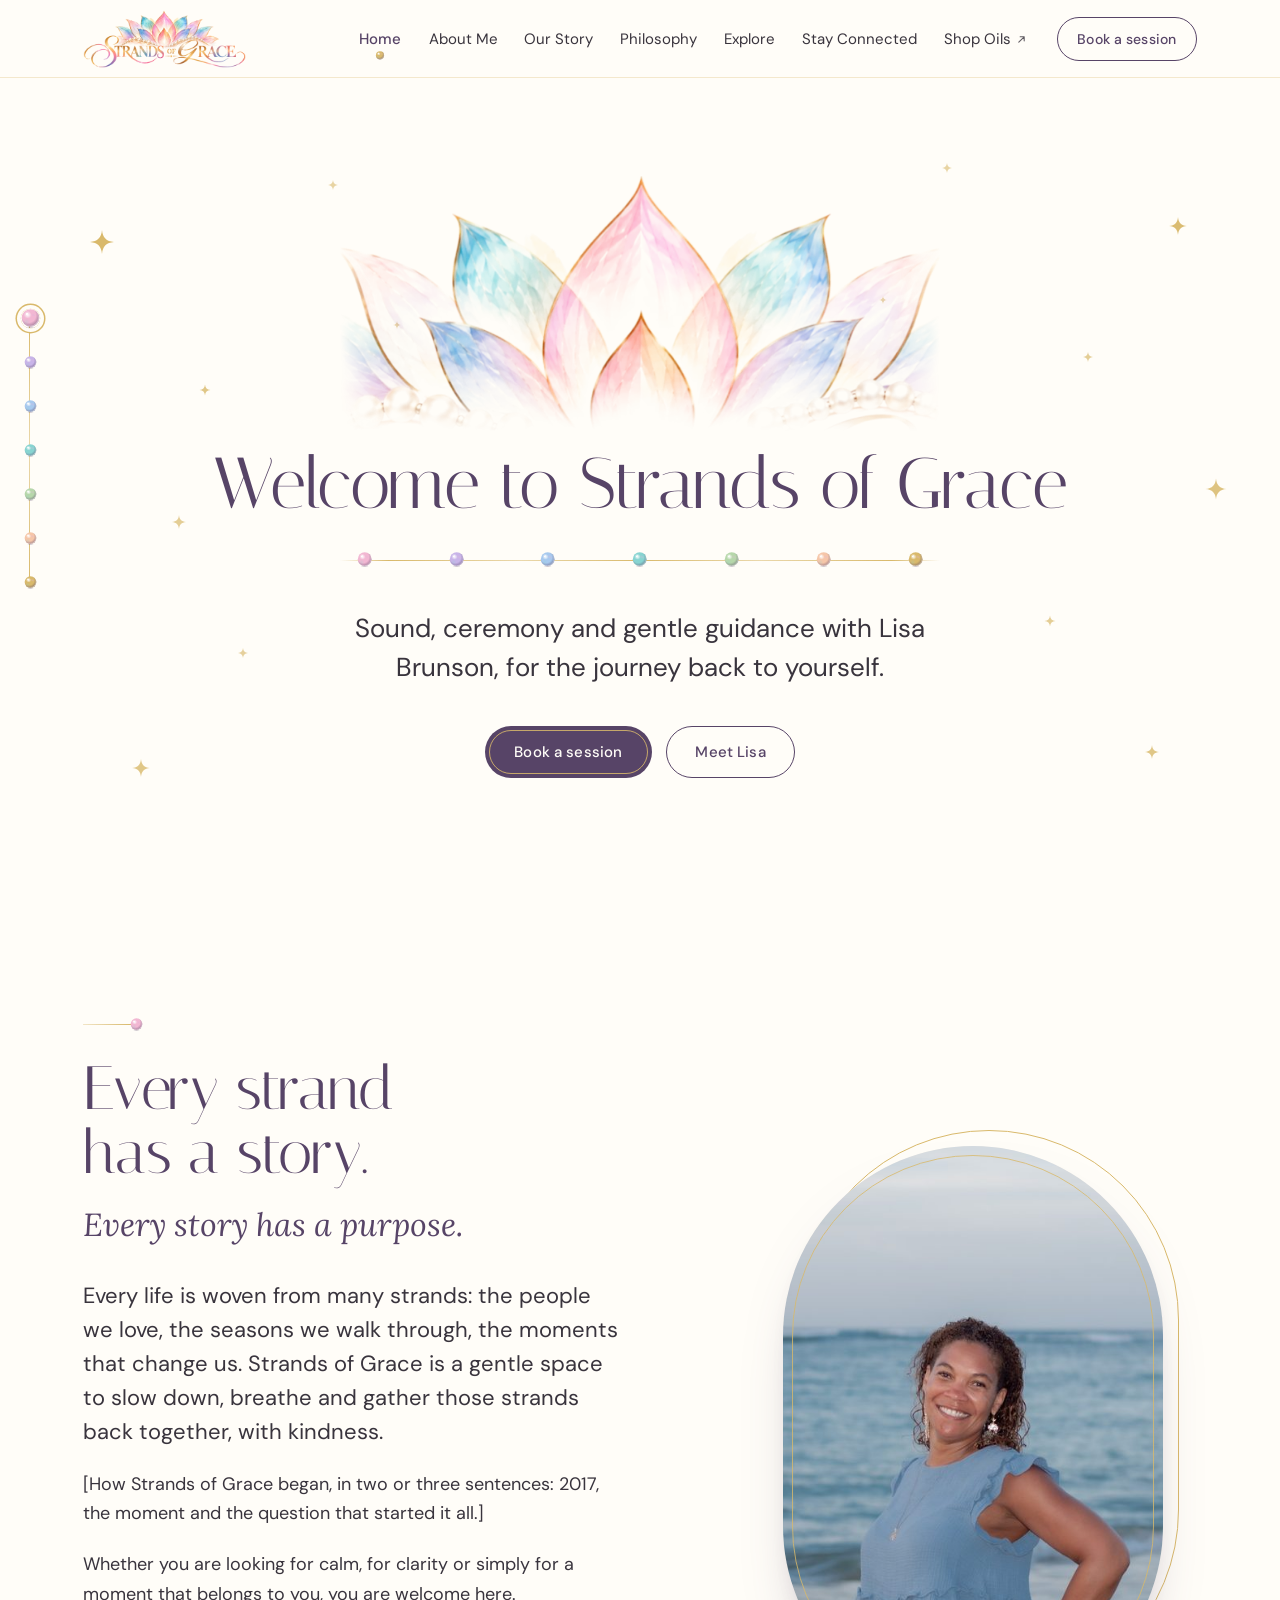
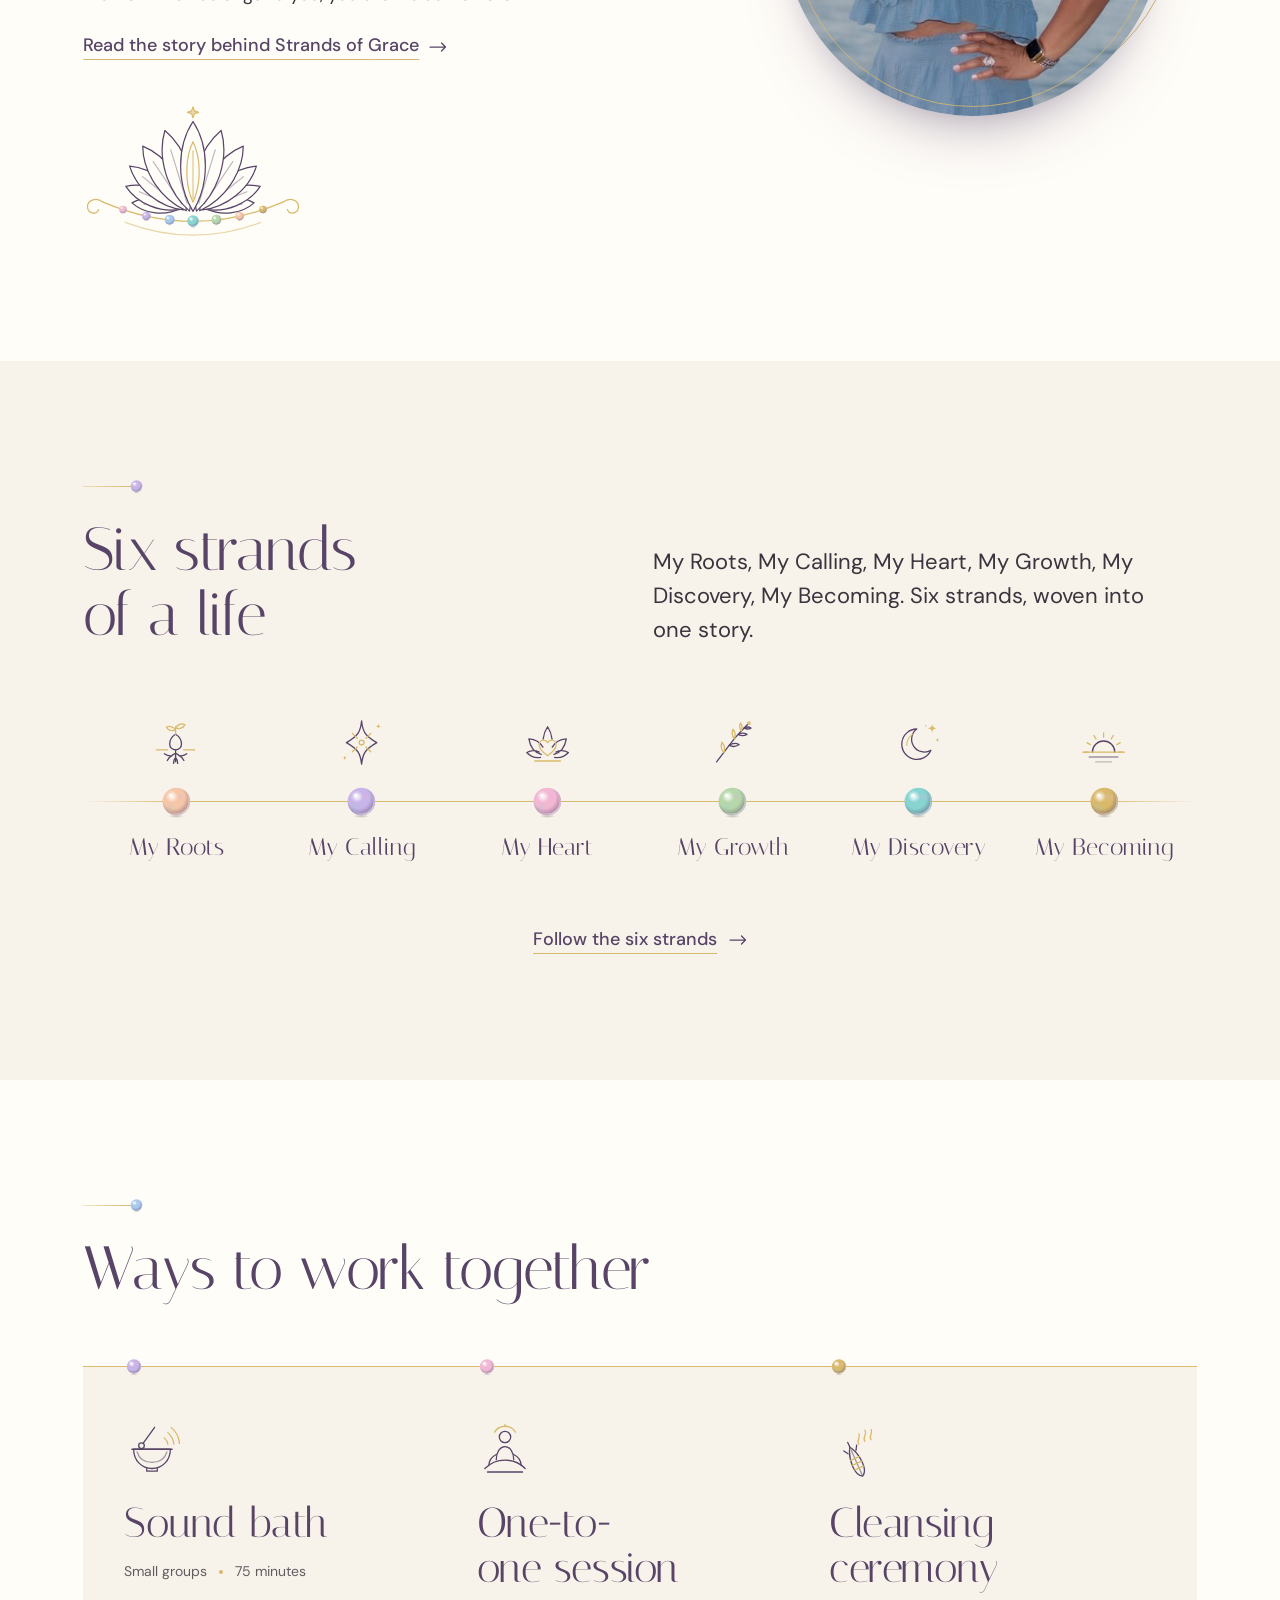
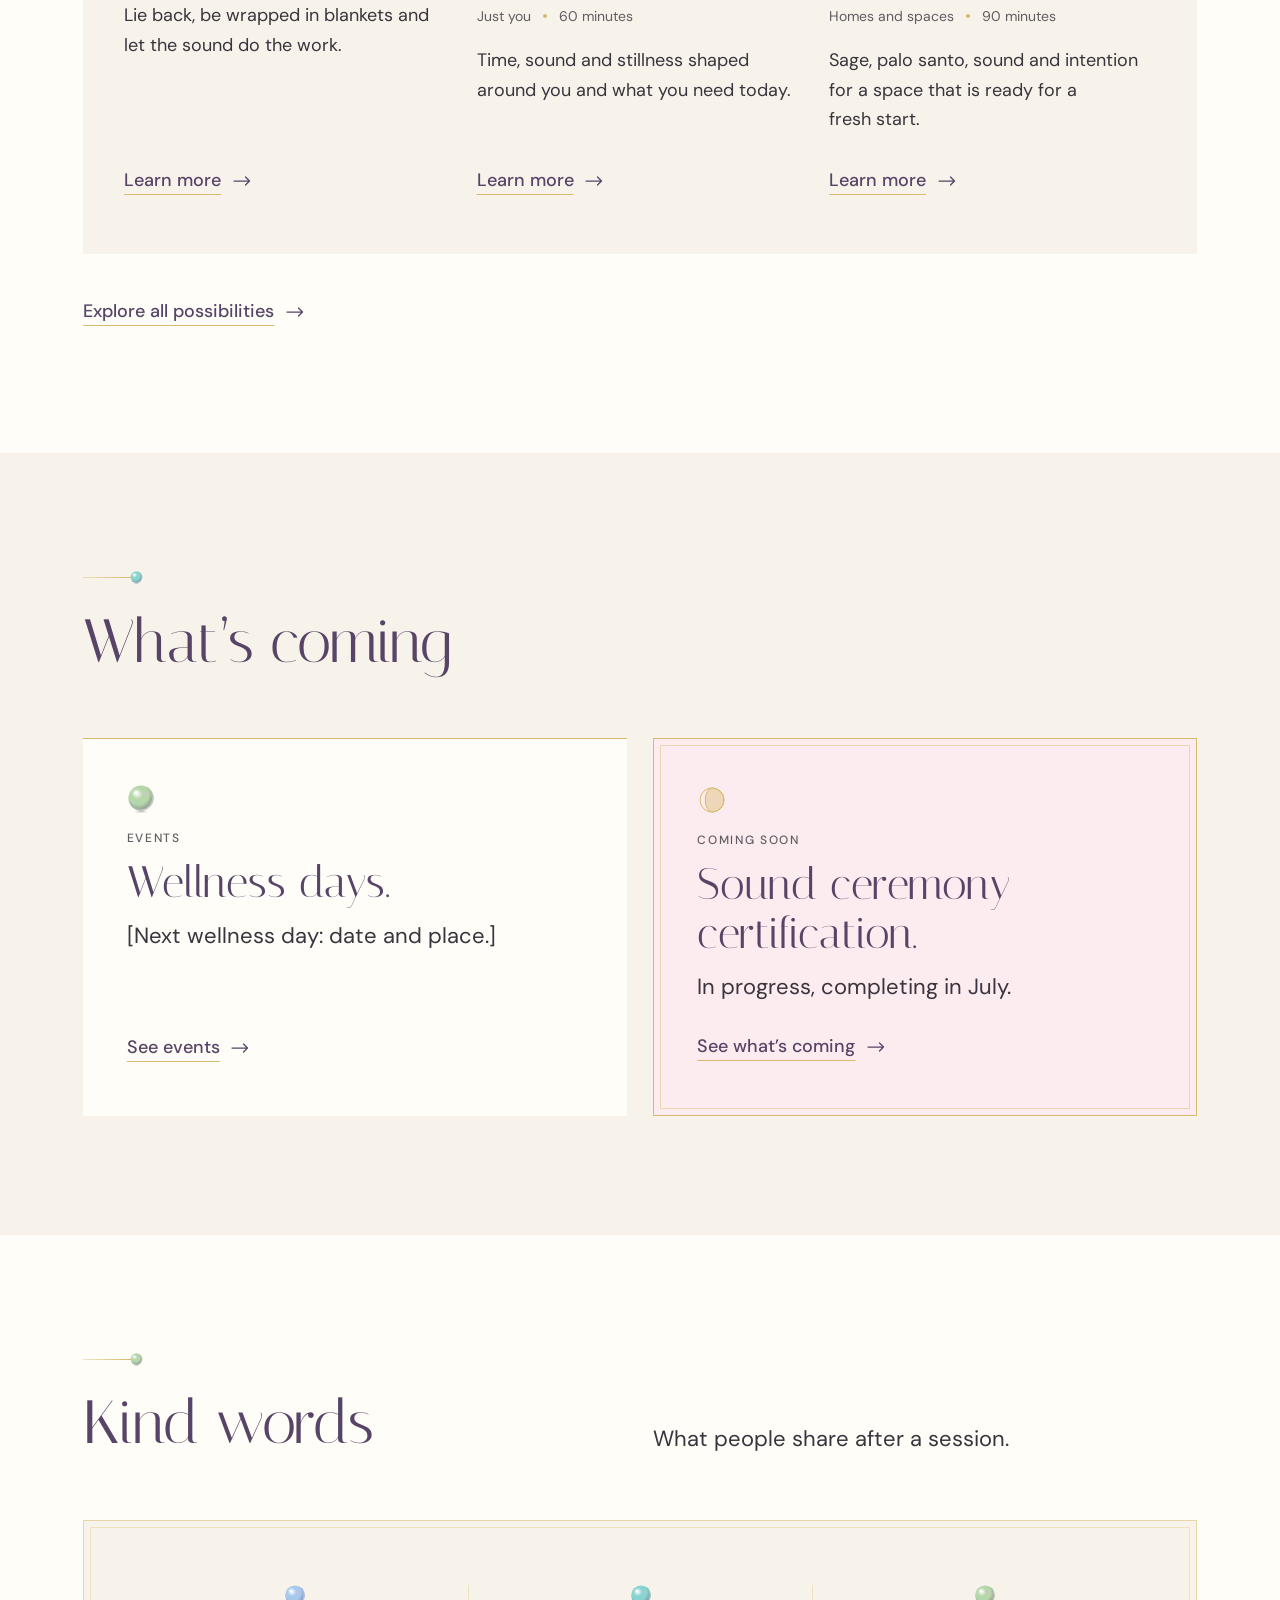
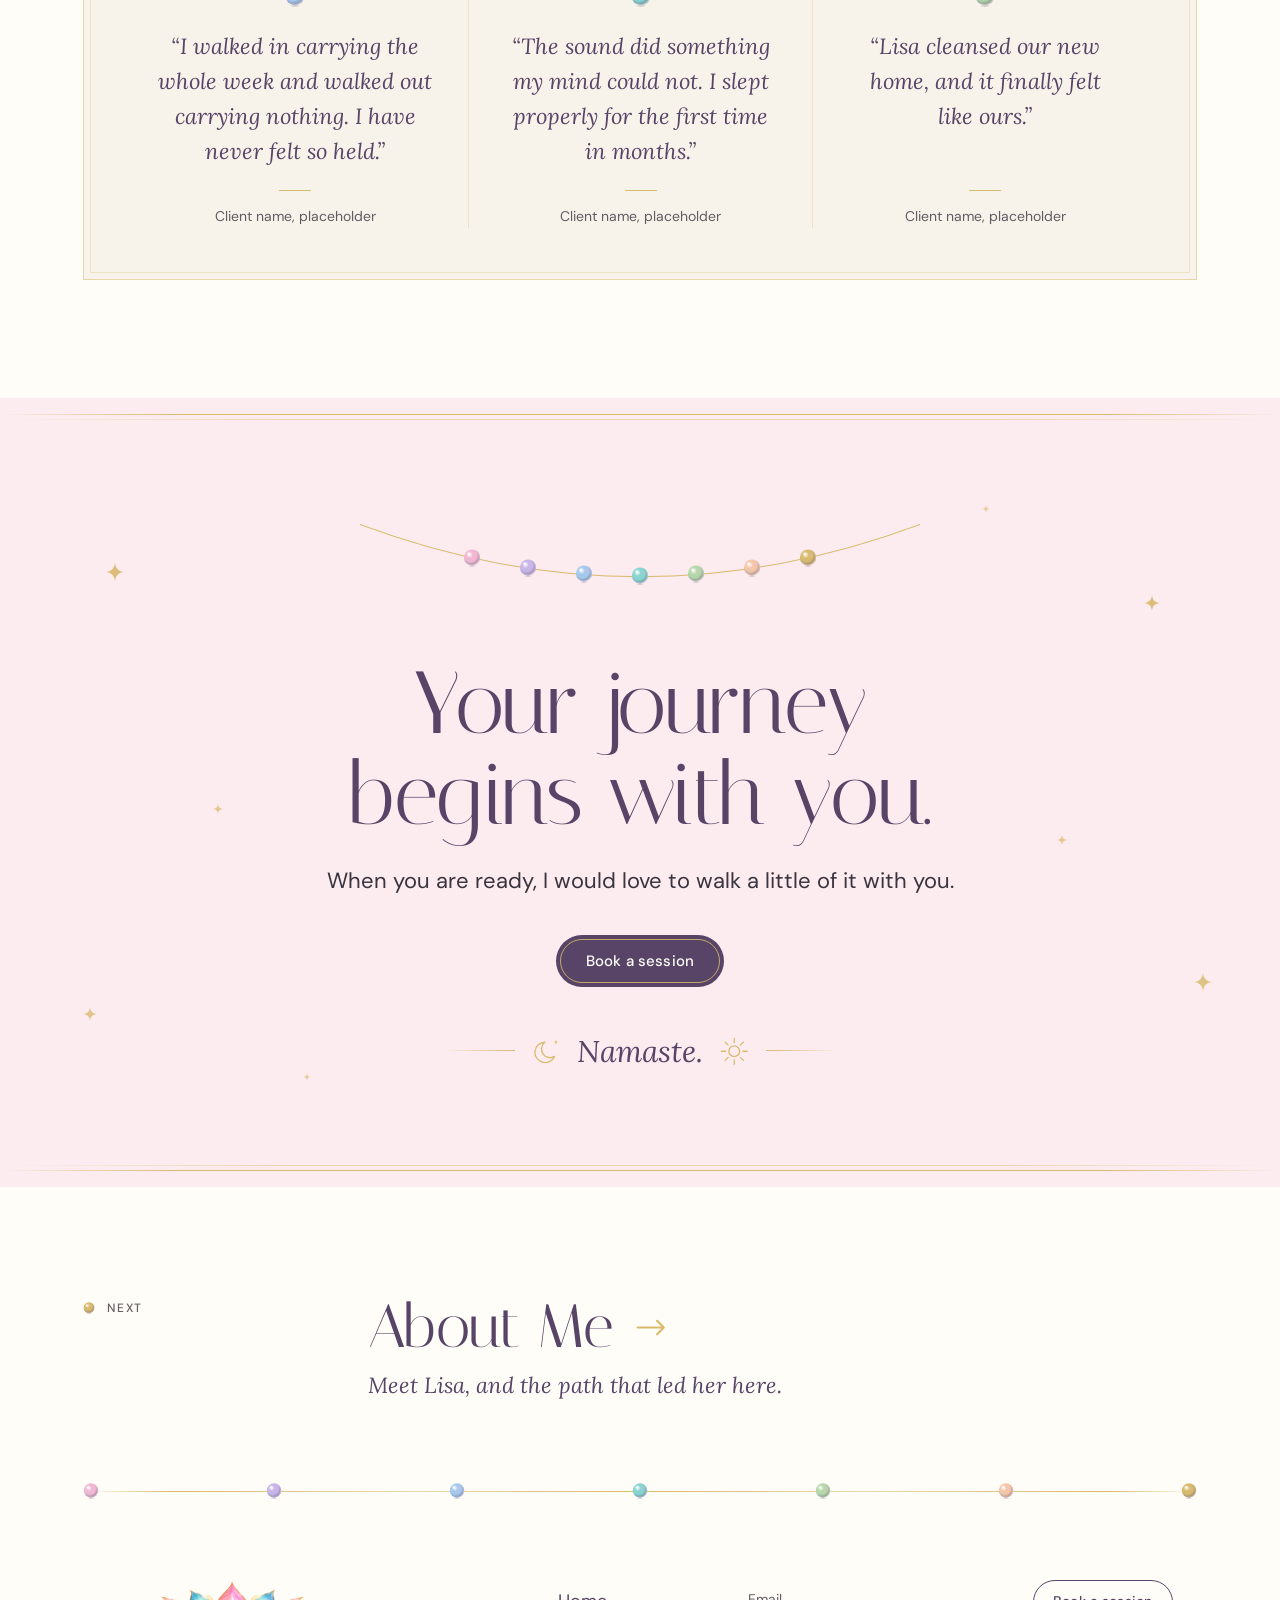
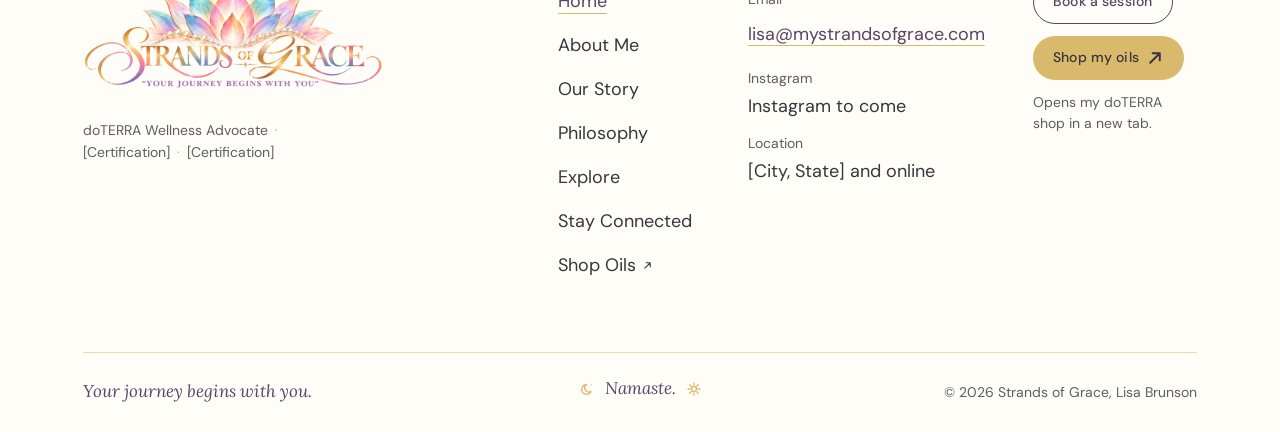
==== index.html @ cbc4033c "Six-page framework and the six strands: Option C, a string of pearls - Six pages: Home, About Me, Ou" ====
<!doctype html>
<html lang="en">
<head>
  <meta charset="utf-8">
  <meta name="viewport" content="width=device-width, initial-scale=1">
  <title>Strands of Grace</title>
  <meta name="description" content="Strands of Grace with Lisa Brunson: sound, ceremony and gentle guidance for the journey back to yourself.">
  <meta name="theme-color" content="#FFFDF8">
  <meta property="og:site_name" content="Strands of Grace">
  <meta property="og:title" content="Strands of Grace">
  <meta property="og:description" content="Strands of Grace with Lisa Brunson: sound, ceremony and gentle guidance for the journey back to yourself.">
  <meta property="og:type" content="website">
  <meta property="og:image" content="https://lisaweb-lilac.vercel.app/assets/brand/og-image.jpg">
  <meta property="og:image:width" content="1200">
  <meta property="og:image:height" content="630">
  <meta property="og:image:alt" content="The Strands of Grace logo: a watercolour lotus and a strand of pearls above the words Strands of Grace">
  <meta name="twitter:card" content="summary_large_image">
  <link rel="icon" href="assets/brand/favicon-32.png" sizes="32x32" type="image/png">
  <link rel="icon" href="assets/brand/icon-192.png" sizes="192x192" type="image/png">
  <link rel="apple-touch-icon" href="assets/brand/apple-touch-icon.png">
  <link rel="preload" as="image" href="assets/brand/emblem.webp" fetchpriority="high">
  <link rel="preconnect" href="https://fonts.googleapis.com">
  <link rel="preconnect" href="https://fonts.gstatic.com" crossorigin>
  <link rel="stylesheet" href="https://fonts.googleapis.com/css2?family=Italiana&amp;family=Lora:ital,wght@0,400;1,400;1,500&amp;family=DM+Sans:opsz,wght@9..40,400;9..40,500&amp;display=swap">
  <link rel="stylesheet" href="css/theme.css">
  <link rel="stylesheet" href="css/site.css">
  <!-- previews for the two open decisions (?ink=charcoal|plum, ?tagline=2|1), applied before the first paint; see js/site.js -->
  <script>(function(h){h.classList.add('js');var q=null,s=null;try{q=new URLSearchParams(location.search)}catch(e){}try{s=window.sessionStorage}catch(e){}function pick(k,ok){var v=q&&q.get(k);if(v&&ok.indexOf(v)>-1){try{s&&s.setItem('sog-'+k,v)}catch(e){}return v}try{v=s&&s.getItem('sog-'+k)}catch(e){v=null}return ok.indexOf(v)>-1?v:ok[0]}if(pick('ink',['plum','charcoal'])==='charcoal')h.classList.add('ink-charcoal');if(pick('tagline',['1','2'])==='2')h.classList.add('tagline-2')})(document.documentElement)</script>
  <script src="js/site.js" defer></script>
</head>
<body>
  <a class="skip-link" href="#main">Skip to content</a>

  <svg class="sprite" aria-hidden="true" focusable="false" width="0" height="0">
    <defs>
      <radialGradient id="pearl-shadow" cx=".5" cy=".5" r=".5"><stop offset="0" stop-color="#574467" stop-opacity=".32"/><stop offset="1" stop-color="#574467" stop-opacity="0"/></radialGradient>
      <radialGradient id="pearl-form" cx=".4" cy=".36" r=".64"><stop offset="0" stop-color="#fff" stop-opacity=".26"/><stop offset=".3" stop-color="#fff" stop-opacity="0"/><stop offset=".62" stop-color="#574467" stop-opacity="0"/><stop offset="1" stop-color="#574467" stop-opacity=".46"/></radialGradient>
      <linearGradient id="pearl-rim" x1="0" y1="0" x2="1" y2="1"><stop offset=".5" stop-color="#fff" stop-opacity="0"/><stop offset="1" stop-color="#fff" stop-opacity=".75"/></linearGradient>
      <radialGradient id="pearl-hi" cx=".5" cy=".5" r=".5"><stop offset="0" stop-color="#fff" stop-opacity=".96"/><stop offset=".45" stop-color="#fff" stop-opacity=".5"/><stop offset="1" stop-color="#fff" stop-opacity="0"/></radialGradient>
      <radialGradient id="pearl-spec" cx=".5" cy=".5" r=".5"><stop offset="0" stop-color="#fff"/><stop offset=".65" stop-color="#fff" stop-opacity=".9"/><stop offset="1" stop-color="#fff" stop-opacity="0"/></radialGradient>
      <radialGradient id="pearl-iri" cx=".5" cy=".5" r=".5"><stop offset="0" stop-color="#C8B4E8" stop-opacity=".42"/><stop offset=".55" stop-color="#F2B7D2" stop-opacity=".14"/><stop offset="1" stop-color="#F2B7D2" stop-opacity="0"/></radialGradient>
      <radialGradient id="pearl-iri2" cx=".5" cy=".5" r=".5"><stop offset="0" stop-color="#87D4D1" stop-opacity=".22"/><stop offset="1" stop-color="#87D4D1" stop-opacity="0"/></radialGradient>
      <symbol id="pearl" viewBox="0 0 48 48" overflow="visible">
        <ellipse cx="24" cy="45.6" rx="13" ry="2.8" fill="url(#pearl-shadow)"/>
        <circle cx="24" cy="22.5" r="21.5" fill="currentColor"/>
        <circle cx="24" cy="22.5" r="21.5" fill="url(#pearl-form)"/>
        <ellipse cx="31" cy="15.5" rx="9.5" ry="5.5" fill="url(#pearl-iri)" transform="rotate(26 31 15.5)"/>
        <circle cx="14.5" cy="32" r="8.5" fill="url(#pearl-iri2)"/>
        <circle cx="24" cy="22.5" r="20.1" fill="none" stroke="url(#pearl-rim)" stroke-width="2.8"/>
        <circle cx="16.5" cy="14.5" r="9.5" fill="url(#pearl-hi)"/>
        <ellipse cx="15" cy="12.6" rx="3.8" ry="2.3" fill="url(#pearl-spec)" transform="rotate(-32 15 12.6)"/>
      </symbol>
      <!-- celestial ornaments: a four-point sparkle (filled), a crescent moon and a sun (fine line); all in currentColor -->
      <symbol id="sparkle" viewBox="0 0 24 24" overflow="visible"><path d="M12 0C12.7 7.7 16.3 11.3 24 12C16.3 12.7 12.7 16.3 12 24C11.3 16.3 7.7 12.7 0 12C7.7 11.3 11.3 7.7 12 0Z" fill="currentColor"/></symbol>
      <symbol id="moon" viewBox="0 0 64 64" overflow="visible"><g fill="none" stroke="currentColor" stroke-width="1.3" stroke-linecap="round" stroke-linejoin="round" vector-effect="non-scaling-stroke"><path d="M29.7 15A19 19 0 1 0 47.4 41.6A16 16 0 0 1 29.7 15Z" vector-effect="non-scaling-stroke"/></g><path d="M50 10c.4 3.6 1.4 4.6 5 5c-3.6.4-4.6 1.4-5 5c-.4-3.6-1.4-4.6-5-5c3.6-.4 4.6-1.4 5-5z" fill="currentColor"/></symbol>
      <symbol id="sun" viewBox="0 0 64 64" overflow="visible"><g fill="none" stroke="currentColor" stroke-width="1.3" stroke-linecap="round" vector-effect="non-scaling-stroke"><circle cx="32" cy="32" r="10" vector-effect="non-scaling-stroke"/><path d="M32 8v8M32 48v8M8 32h8M48 32h8M15 15l5.7 5.7M43.3 43.3L49 49M15 49l5.7-5.7M43.3 20.7L49 15" vector-effect="non-scaling-stroke"/></g></symbol>
      <!-- the six strands of her life, fine line: plum (--sym-a) and gold (--sym-b) -->
      <symbol id="sym-roots" viewBox="0 0 64 64" overflow="visible"><g fill="none" stroke-width="1.3" stroke-linecap="round" stroke-linejoin="round">
        <path d="M32 21.5c5.2 3.2 7.4 8 7.4 12.2c0 4.2-3.2 7.3-7.4 7.3s-7.4-3.1-7.4-7.3c0-4.2 2.2-9 7.4-12.2z" style="stroke:var(--sym-a,#574467)" vector-effect="non-scaling-stroke"/>
        <path d="M32 21.5V12M32 16c-3.4-4.4-8.4-5.4-11.6-3.2c2.4 4 7.4 5.4 11.6 3.2zM32 13.4c3.2-4.6 8.2-5.8 11.6-3.6c-2.2 4.2-7.2 5.8-11.6 3.6z" style="stroke:var(--sym-b,#D9B96B)" vector-effect="non-scaling-stroke"/>
        <path d="M8 41h14M42 41h14" style="stroke:var(--sym-b,#D9B96B)" vector-effect="non-scaling-stroke"/>
        <path d="M32 41v15M32 45c-3 2.6-7.6 3.6-10.4 9.4M32 45c3 2.6 7.6 3.6 10.4 9.4M27.4 48.6c-3.2.4-6.4-.4-9.4-2.6M36.6 48.6c3.2.4 6.4-.4 9.4-2.6M32 50.5c-1.6 1.8-2.6 4-2.6 7.5M32 50.5c1.6 1.8 2.6 4 2.6 7.5" style="stroke:var(--sym-a,#574467)" vector-effect="non-scaling-stroke"/>
      </g></symbol>
      <symbol id="sym-calling" viewBox="0 0 64 64" overflow="visible"><g fill="none" stroke-width="1.3" stroke-linecap="round" stroke-linejoin="round">
        <path d="M32 5c1.4 13.6 4.4 18.6 19 27c-14.6 8.4-17.6 13.4-19 27c-1.4-13.6-4.4-18.6-19-27c14.6-8.4 17.6-13.4 19-27z" style="stroke:var(--sym-a,#574467)" vector-effect="non-scaling-stroke"/>
        <path d="M20.5 20.5l6 6M43.5 20.5l-6 6M20.5 43.5l6-6M43.5 43.5l-6-6" style="stroke:var(--sym-b,#D9B96B)" vector-effect="non-scaling-stroke"/>
        <circle cx="32" cy="32" r="3" style="stroke:var(--sym-b,#D9B96B)" vector-effect="non-scaling-stroke"/>
      </g><path d="M53 8c.3 2.6 1 3.3 3.6 3.6c-2.6.3-3.3 1-3.6 3.6c-.3-2.6-1-3.3-3.6-3.6c2.6-.3 3.3-1 3.6-3.6zM11 48c.3 2.2.9 2.8 3.1 3.1c-2.2.3-2.8.9-3.1 3.1c-.3-2.2-.9-2.8-3.1-3.1c2.2-.3 2.8-.9 3.1-3.1z" style="fill:var(--sym-b,#D9B96B)"/></symbol>
      <symbol id="sym-heart" viewBox="0 0 64 64" overflow="visible"><g fill="none" stroke-width="1.3" stroke-linecap="round" stroke-linejoin="round">
        <path d="M26.4 27.6c.8-6.2 2.6-11 5.6-15.4c3 4.4 4.8 9.2 5.6 15.4M24 46.6C15.6 44.4 10.2 37.4 8.6 27.4c8.2.6 14.2 4.4 17.6 10.2M40 46.6c8.4-2.2 13.8-9.2 15.4-19.2c-8.2.6-14.2 4.4-17.6 10.2M23.2 50.6c-6.6 1-12.8-1.2-17.2-6.2c4.6-2.6 10.4-3 15.6-.6M40.8 50.6c6.6 1 12.8-1.2 17.2-6.2c-4.6-2.6-10.4-3-15.6-.6" style="stroke:var(--sym-a,#574467)" vector-effect="non-scaling-stroke"/>
        <path d="M32 48.4c-6.6-4.4-10.6-8.6-10.6-13.6c0-3.4 2.4-6 5.4-6c2.2 0 4 1.2 5.2 3.2c1.2-2 3-3.2 5.2-3.2c3 0 5.4 2.6 5.4 6c0 5-4 9.2-10.6 13.6z" style="stroke:var(--sym-b,#D9B96B)" vector-effect="non-scaling-stroke"/>
        <path d="M16 55h32" style="stroke:var(--sym-b,#D9B96B)" vector-effect="non-scaling-stroke"/>
      </g></symbol>
      <symbol id="sym-growth" viewBox="0 0 64 64" overflow="visible"><g fill="none" stroke-width="1.3" stroke-linecap="round" stroke-linejoin="round">
        <path d="M12 56C21 45 29 33 36.5 24.5C41 19.4 46 14 51 9" style="stroke:var(--sym-a,#574467)" vector-effect="non-scaling-stroke"/>
        <path d="M21.1 44.3Q23.7 37.1 18.6 31.5Q16 38.7 21.1 44.3zM34.2 27.2Q36.9 20.7 32.5 15.3Q29.8 21.7 34.2 27.2zM42.8 17.5Q45.4 12.2 41.9 7.5Q39.4 12.8 42.8 17.5z" style="stroke:var(--sym-b,#D9B96B)" vector-effect="non-scaling-stroke"/>
        <path d="M27.7 35.5Q34.3 38.7 40.2 34.4Q33.6 31.2 27.7 35.5zM39 21.7Q44.5 25 50 21.7Q44.5 18.4 39 21.7zM46.5 13.6Q50.7 16.3 55 13.9Q50.8 11.2 46.5 13.6z" style="stroke:var(--sym-a,#574467)" vector-effect="non-scaling-stroke"/>
        <circle cx="52.4" cy="7.6" r="1.6" style="stroke:var(--sym-b,#D9B96B)" vector-effect="non-scaling-stroke"/>
      </g></symbol>
      <symbol id="sym-discovery" viewBox="0 0 64 64" overflow="visible"><g fill="none" stroke-width="1.3" stroke-linecap="round" stroke-linejoin="round">
        <path d="M29.7 15A19 19 0 1 0 47.4 41.6A16 16 0 0 1 29.7 15Z" style="stroke:var(--sym-a,#574467)" vector-effect="non-scaling-stroke"/>
        <path d="M24.4 21.6c-4.6 3.2-7.2 8-7.2 13.6" style="stroke:var(--sym-b,#D9B96B);opacity:.8" vector-effect="non-scaling-stroke"/>
      </g><path d="M49 8c.5 4.3 1.7 5.5 6 6c-4.3.5-5.5 1.7-6 6c-.5-4.3-1.7-5.5-6-6c4.3-.5 5.5-1.7 6-6zM55.5 26c.3 2 .8 2.5 2.8 2.8c-2 .3-2.5.8-2.8 2.8c-.3-2-.8-2.5-2.8-2.8c2-.3 2.5-.8 2.8-2.8z" style="fill:var(--sym-b,#D9B96B)"/><circle cx="41" cy="11" r="1" style="fill:var(--sym-b,#D9B96B)"/></symbol>
      <symbol id="sym-becoming" viewBox="0 0 64 64" overflow="visible"><g fill="none" stroke-width="1.3" stroke-linecap="round" stroke-linejoin="round">
        <path d="M18 44a14 14 0 0 1 28 0" style="stroke:var(--sym-a,#574467)" vector-effect="non-scaling-stroke"/>
        <path d="M13 44H8M15.5 34.5l-4.3-2.5M22.5 27.5L20 23.2M32 25v-5M41.5 27.5l2.5-4.3M48.5 34.5l4.3-2.5M51 44h5" style="stroke:var(--sym-b,#D9B96B)" vector-effect="non-scaling-stroke"/>
        <path d="M6 44h52" style="stroke:var(--sym-b,#D9B96B)" vector-effect="non-scaling-stroke"/>
        <path d="M14 50h36" style="stroke:var(--sym-a,#574467);opacity:.55" vector-effect="non-scaling-stroke"/>
        <path d="M22 56h20" style="stroke:var(--sym-a,#574467);opacity:.35" vector-effect="non-scaling-stroke"/>
      </g></symbol>
    </defs>
  </svg>

  <header class="site-header">
    <div class="wrap site-header__inner">
      <a class="brand" href="index.html">
        <img src="assets/brand/sog-logo-header-450.webp" srcset="assets/brand/sog-logo-header-450.webp 450w, assets/brand/sog-logo-header.webp 900w" sizes="(min-width: 1100px) 192px, 141px" width="450" height="160" alt="Strands of Grace, home">
      </a>
      <button class="menu-toggle" type="button" aria-expanded="false" aria-controls="site-nav" data-menu-toggle>
        <span class="menu-toggle__text" data-menu-label>Menu</span>
        <span class="menu-toggle__icon" aria-hidden="true"></span>
      </button>
      <nav class="site-nav" id="site-nav" aria-label="Main" data-menu>
        <ul class="site-nav__list" role="list">
          <li><a class="site-nav__link" href="index.html" aria-current="page">Home<svg class="pearl pearl--gold nav-pearl" aria-hidden="true" focusable="false"><use href="#pearl"/></svg></a></li>
          <li><a class="site-nav__link" href="about.html">About Me</a></li>
          <li><a class="site-nav__link" href="story.html">Our Story</a></li>
          <li><a class="site-nav__link" href="philosophy.html">Philosophy</a></li>
          <li><a class="site-nav__link" href="explore.html">Explore</a></li>
          <li><a class="site-nav__link" href="connect.html">Stay Connected</a></li>
          <li><a class="site-nav__link" href="https://my.doterra.com/lisabrunson88" target="_blank" rel="noopener">Shop Oils<svg class="i-ext" viewBox="0 0 10 10" aria-hidden="true" focusable="false"><path d="M2 8 8 2M3.5 2H8v4.5" fill="none" stroke="currentColor" stroke-width="1.2" stroke-linecap="round" stroke-linejoin="round"/></svg><span class="sr-only"> (opens in a new tab)</span></a></li>
        </ul>
        <a class="btn btn--outline btn--small site-nav__cta" href="connect.html#book">Book a session</a>
        <a class="btn btn--gold btn--small site-nav__shop" href="https://my.doterra.com/lisabrunson88" target="_blank" rel="noopener">Shop my oils<svg class="i-ext" viewBox="0 0 10 10" aria-hidden="true" focusable="false"><path d="M2 8 8 2M3.5 2H8v4.5" fill="none" stroke="currentColor" stroke-width="1.2" stroke-linecap="round" stroke-linejoin="round"/></svg><span class="sr-only"> (opens in a new tab)</span></a>
        <div class="strand strand--menu" aria-hidden="true"><svg class="pearl pearl--blush" aria-hidden="true" focusable="false"><use href="#pearl"/></svg><svg class="pearl pearl--lavender" aria-hidden="true" focusable="false"><use href="#pearl"/></svg><svg class="pearl pearl--blue" aria-hidden="true" focusable="false"><use href="#pearl"/></svg><svg class="pearl pearl--teal" aria-hidden="true" focusable="false"><use href="#pearl"/></svg><svg class="pearl pearl--sage" aria-hidden="true" focusable="false"><use href="#pearl"/></svg><svg class="pearl pearl--peach" aria-hidden="true" focusable="false"><use href="#pearl"/></svg><svg class="pearl pearl--gold" aria-hidden="true" focusable="false"><use href="#pearl"/></svg></div>
      </nav>
    </div>
    <span class="site-header__progress" aria-hidden="true" data-progress-line></span>
  </header>

  <div class="progress" aria-hidden="true" data-progress>
    <div class="wrap strand"><svg class="pearl pearl--blush" aria-hidden="true" focusable="false"><use href="#pearl"/></svg><svg class="pearl pearl--lavender" aria-hidden="true" focusable="false"><use href="#pearl"/></svg><svg class="pearl pearl--blue" aria-hidden="true" focusable="false"><use href="#pearl"/></svg><svg class="pearl pearl--teal" aria-hidden="true" focusable="false"><use href="#pearl"/></svg><svg class="pearl pearl--sage" aria-hidden="true" focusable="false"><use href="#pearl"/></svg><svg class="pearl pearl--peach" aria-hidden="true" focusable="false"><use href="#pearl"/></svg><svg class="pearl pearl--gold" aria-hidden="true" focusable="false"><use href="#pearl"/></svg></div>
  </div>

  <main id="main">
    <section class="hero" id="top" aria-labelledby="hero-title">
      <div class="sky sky--hero" aria-hidden="true"><svg class="sky__star" style="--x:8%;--y:20%;--s:24px;--d:0s;--o:1" focusable="false"><use href="#sparkle"/></svg><svg class="sky__star" style="--x:16%;--y:38%;--s:11px;--d:1.8s;--o:0.8" focusable="false"><use href="#sparkle"/></svg><svg class="sky__star sky__star--wide" style="--x:14%;--y:54%;--s:14px;--d:3.1s;--o:0.7" focusable="false"><use href="#sparkle"/></svg><svg class="sky__star sky__star--wide" style="--x:19%;--y:70%;--s:10px;--d:0.9s;--o:0.65" focusable="false"><use href="#sparkle"/></svg><svg class="sky__star sky__star--wide" style="--x:11%;--y:84%;--s:18px;--d:2.4s;--o:0.8" focusable="false"><use href="#sparkle"/></svg><svg class="sky__star sky__star--wide" style="--x:26%;--y:13%;--s:10px;--d:4.0s;--o:0.6" focusable="false"><use href="#sparkle"/></svg><svg class="sky__star sky__star--wide" style="--x:31%;--y:30%;--s:8px;--d:1.5s;--o:0.55" focusable="false"><use href="#sparkle"/></svg><svg class="sky__star" style="--x:92%;--y:18%;--s:18px;--d:1.2s;--o:0.95" focusable="false"><use href="#sparkle"/></svg><svg class="sky__star" style="--x:85%;--y:34%;--s:10px;--d:3.4s;--o:0.7" focusable="false"><use href="#sparkle"/></svg><svg class="sky__star sky__star--wide" style="--x:95%;--y:50%;--s:21px;--d:0.4s;--o:0.85" focusable="false"><use href="#sparkle"/></svg><svg class="sky__star sky__star--wide" style="--x:82%;--y:66%;--s:11px;--d:2.0s;--o:0.7" focusable="false"><use href="#sparkle"/></svg><svg class="sky__star sky__star--wide" style="--x:90%;--y:82%;--s:14px;--d:3.8s;--o:0.8" focusable="false"><use href="#sparkle"/></svg><svg class="sky__star sky__star--wide" style="--x:74%;--y:11%;--s:10px;--d:2.8s;--o:0.6" focusable="false"><use href="#sparkle"/></svg><svg class="sky__star sky__star--wide" style="--x:69%;--y:27%;--s:8px;--d:0.7s;--o:0.55" focusable="false"><use href="#sparkle"/></svg></div>
      <div class="wrap hero__inner">
        <img class="hero__emblem" src="assets/brand/emblem.webp" width="724" height="313" alt="The Strands of Grace emblem" fetchpriority="high">
        <h1 class="hero__title" id="hero-title">Welcome to Strands of Grace</h1>
        <div class="strand hero__strand" aria-hidden="true"><span class="strand__light"></span><svg class="pearl pearl--blush" aria-hidden="true" focusable="false"><use href="#pearl"/></svg><svg class="pearl pearl--lavender" aria-hidden="true" focusable="false"><use href="#pearl"/></svg><svg class="pearl pearl--blue" aria-hidden="true" focusable="false"><use href="#pearl"/></svg><svg class="pearl pearl--teal" aria-hidden="true" focusable="false"><use href="#pearl"/></svg><svg class="pearl pearl--sage" aria-hidden="true" focusable="false"><use href="#pearl"/></svg><svg class="pearl pearl--peach" aria-hidden="true" focusable="false"><use href="#pearl"/></svg><svg class="pearl pearl--gold" aria-hidden="true" focusable="false"><use href="#pearl"/></svg></div>
        <p class="hero__intro">Sound, ceremony and gentle guidance with Lisa Brunson, for the journey back to yourself.</p>
        <div class="hero__actions">
          <a class="btn btn--primary" href="connect.html#book">Book a session</a>
          <a class="btn btn--outline" href="about.html">Meet Lisa</a>
        </div>
      </div>
    </section>

    <nav class="guide" aria-label="Sections on this page" data-guide>
      <ol class="guide__list" role="list">
        <li><a class="guide__link" href="#top"><svg class="pearl pearl--blush" aria-hidden="true" focusable="false"><use href="#pearl"/></svg><span class="guide__label">Welcome to Strands of Grace</span></a></li>
        <li><a class="guide__link" href="#origin"><svg class="pearl pearl--lavender" aria-hidden="true" focusable="false"><use href="#pearl"/></svg><span class="guide__label">Every strand has a story</span></a></li>
        <li><a class="guide__link" href="#strands"><svg class="pearl pearl--blue" aria-hidden="true" focusable="false"><use href="#pearl"/></svg><span class="guide__label">Six strands of a life</span></a></li>
        <li><a class="guide__link" href="#ways"><svg class="pearl pearl--teal" aria-hidden="true" focusable="false"><use href="#pearl"/></svg><span class="guide__label">Ways to work together</span></a></li>
        <li><a class="guide__link" href="#coming"><svg class="pearl pearl--sage" aria-hidden="true" focusable="false"><use href="#pearl"/></svg><span class="guide__label">What's coming</span></a></li>
        <li><a class="guide__link" href="#kind-words"><svg class="pearl pearl--peach" aria-hidden="true" focusable="false"><use href="#pearl"/></svg><span class="guide__label">Kind words</span></a></li>
        <li><a class="guide__link" href="#closing"><svg class="pearl pearl--gold" aria-hidden="true" focusable="false"><use href="#pearl"/></svg><span class="guide__label">Your journey begins with you</span></a></li>
      </ol>
    </nav>

    <section class="section origin" id="origin" aria-labelledby="origin-title">
      <div class="wrap origin__grid">
        <div class="origin__text">
          <span class="mark" aria-hidden="true"><svg class="pearl pearl--blush" aria-hidden="true" focusable="false"><use href="#pearl"/></svg></span>
          <h2 class="h2" id="origin-title">Every strand has a story.</h2>
          <p class="origin__sub"><span class="tagline tagline--1">Every story has a purpose.</span><span class="tagline tagline--2">Together, they share a purpose.</span></p>
          <div class="prose">
            <p class="lead">Every life is woven from many strands: the people we love, the seasons we walk through, the moments that change us. Strands of Grace is a gentle space to slow down, breathe and gather those strands back together, with kindness.</p>
            <p>[How Strands of Grace began, in two or three sentences: 2017, the moment and the question that started it all.]</p>
            <p>Whether you are looking for calm, for clarity or simply for a moment that belongs to you, you are welcome here.</p>
            <p><a class="link-arrow link-arrow--wrap" href="story.html">Read the story behind Strands of <span class="nowrap">Grace<svg viewBox="0 0 18 10" aria-hidden="true" focusable="false"><path d="M1 5h15.5M12.5 1l4 4-4 4" fill="none" stroke="currentColor" stroke-width="1.25" stroke-linecap="round" stroke-linejoin="round"/></svg></span></a></p>
          </div>
          <svg class="lotus lotus--origin" viewBox="0 0 240 150" aria-hidden="true" focusable="false">
            <path class="plum" d="M0 0C-11.0 -16.2 -11.0 -38.9 0 -54.0C11.0 -38.9 11.0 -16.2 0 0Z" transform="translate(107.1 112.4) rotate(-84)" style="fill:var(--lotus-fill, var(--bg))"/><path class="plum" d="M0 -9V-41.0" transform="translate(107.1 112.4) rotate(-84)" style="fill:none;opacity:.38"/>
            <path class="plum" d="M0 0C-11.0 -16.2 -11.0 -38.9 0 -54.0C11.0 -38.9 11.0 -16.2 0 0Z" transform="translate(132.9 112.4) rotate(84)" style="fill:var(--lotus-fill, var(--bg))"/><path class="plum" d="M0 -9V-41.0" transform="translate(132.9 112.4) rotate(84)" style="fill:none;opacity:.38"/>
            <path class="plum" d="M0 0C-13.0 -19.8 -13.0 -47.5 0 -66.0C13.0 -47.5 13.0 -19.8 0 0Z" transform="translate(107.9 113.5) rotate(-68)" style="fill:var(--lotus-fill, var(--bg))"/><path class="plum" d="M0 -9V-50.2" transform="translate(107.9 113.5) rotate(-68)" style="fill:none;opacity:.38"/>
            <path class="plum" d="M0 0C-13.0 -19.8 -13.0 -47.5 0 -66.0C13.0 -47.5 13.0 -19.8 0 0Z" transform="translate(132.1 113.5) rotate(68)" style="fill:var(--lotus-fill, var(--bg))"/><path class="plum" d="M0 -9V-50.2" transform="translate(132.1 113.5) rotate(68)" style="fill:none;opacity:.38"/>
            <path class="plum" d="M0 0C-14.5 -22.8 -14.5 -54.7 0 -76.0C14.5 -54.7 14.5 -22.8 0 0Z" transform="translate(109.9 114.5) rotate(-51)" style="fill:var(--lotus-fill, var(--bg))"/><path class="plum" d="M0 -9V-57.8" transform="translate(109.9 114.5) rotate(-51)" style="fill:none;opacity:.38"/>
            <path class="plum" d="M0 0C-14.5 -22.8 -14.5 -54.7 0 -76.0C14.5 -54.7 14.5 -22.8 0 0Z" transform="translate(130.1 114.5) rotate(51)" style="fill:var(--lotus-fill, var(--bg))"/><path class="plum" d="M0 -9V-57.8" transform="translate(130.1 114.5) rotate(51)" style="fill:none;opacity:.38"/>
            <path class="plum" d="M0 0C-16.0 -25.5 -16.0 -61.2 0 -85.0C16.0 -61.2 16.0 -25.5 0 0Z" transform="translate(112.7 115.3) rotate(-34)" style="fill:var(--lotus-fill, var(--bg))"/><path class="plum" d="M0 -9V-64.6" transform="translate(112.7 115.3) rotate(-34)" style="fill:none;opacity:.38"/>
            <path class="plum" d="M0 0C-16.0 -25.5 -16.0 -61.2 0 -85.0C16.0 -61.2 16.0 -25.5 0 0Z" transform="translate(127.3 115.3) rotate(34)" style="fill:var(--lotus-fill, var(--bg))"/><path class="plum" d="M0 -9V-64.6" transform="translate(127.3 115.3) rotate(34)" style="fill:none;opacity:.38"/>
            <path class="plum" d="M0 0C-17.0 -27.6 -17.0 -66.2 0 -92.0C17.0 -66.2 17.0 -27.6 0 0Z" transform="translate(116.2 115.8) rotate(-17)" style="fill:var(--lotus-fill, var(--bg))"/><path class="plum" d="M0 -9V-69.9" transform="translate(116.2 115.8) rotate(-17)" style="fill:none;opacity:.38"/>
            <path class="plum" d="M0 0C-17.0 -27.6 -17.0 -66.2 0 -92.0C17.0 -66.2 17.0 -27.6 0 0Z" transform="translate(123.8 115.8) rotate(17)" style="fill:var(--lotus-fill, var(--bg))"/><path class="plum" d="M0 -9V-69.9" transform="translate(123.8 115.8) rotate(17)" style="fill:none;opacity:.38"/>
            <path class="plum" d="M0 0C-18.0 -29.4 -18.0 -70.6 0 -98.0C18.0 -70.6 18.0 -29.4 0 0Z" transform="translate(120.0 116.0) rotate(0)" style="fill:var(--lotus-fill, var(--bg))"/>
            <path class="gold" d="M0 -10C-9 -30 -9 -58 0 -76C9 -58 9 -30 0 -10Z" transform="translate(120.0 116.0)" style="fill:none"/>
            <path class="gold" d="M0 -14V-66" transform="translate(120.0 116.0)" style="fill:none;opacity:.8"/>
            <path class="gold" d="M120 2l1.6 4.4L126 8l-4.4 1.6L120 14l-1.6-4.4L114 8l4.4-1.6z" style="fill:rgb(217 185 107 / .55)"/>
            <path class="gold" d="M22 106Q120 148 218 106" style="fill:none"/>
            <path class="gold" d="M46 128Q120 156 194 128" style="fill:none;opacity:.55"/>
            <path class="gold" d="M22 106C14 100 4 104 5 112c1 7 10 8 12 2" style="fill:none"/>
            <path class="gold" d="M218 106c8-6 18-2 17 6c-1 7-10 8-12 2" style="fill:none"/>
            <use href="#pearl" class="pearl--blush" x="39.1" y="109.7" width="9" height="9"/>
            <use href="#pearl" class="pearl--lavender" x="63.8" y="116.1" width="10.5" height="10.5"/>
            <use href="#pearl" class="pearl--blue" x="88.5" y="119.6" width="12" height="12"/>
            <use href="#pearl" class="pearl--teal" x="113.0" y="120.0" width="14" height="14"/>
            <use href="#pearl" class="pearl--sage" x="139.5" y="119.6" width="12" height="12"/>
            <use href="#pearl" class="pearl--peach" x="165.7" y="116.1" width="10.5" height="10.5"/>
            <use href="#pearl" class="pearl--gold" x="191.9" y="109.7" width="9" height="9"/>
          </svg>
        </div>
        <div class="origin__media" data-reveal>
          <div class="capsule">
            <div class="capsule__frame">
              <img src="assets/portraits/lisa-hero-1200.jpg" srcset="assets/portraits/lisa-hero-1200.jpg 1200w, assets/portraits/lisa-hero.jpg 2000w" sizes="(min-width: 820px) 980px, 720px" width="2000" height="1335" alt="Lisa Brunson smiling on the beach, the ocean behind her" loading="lazy" decoding="async">
            </div>
          </div>
        </div>
      </div>
    </section>

    <section class="section section--alt" id="strands" aria-labelledby="strands-title">
      <div class="wrap">
        <div class="split split--head" data-reveal>
          <div class="split__head">
            <span class="mark" aria-hidden="true"><svg class="pearl pearl--lavender" aria-hidden="true" focusable="false"><use href="#pearl"/></svg></span>
            <h2 class="h2" id="strands-title">Six strands of a life</h2>
          </div>
          <p class="split__body lead">My Roots, My Calling, My Heart, My Growth, My Discovery, My Becoming. Six strands, woven into one story.</p>
        </div>
        <ul class="teaser" role="list" data-reveal-stagger>
          <li class="teaser__item pearl--peach"><a class="teaser__link" href="about.html#strand-roots"><svg class="sym sym--roots teaser__sym" aria-hidden="true" focusable="false"><use href="#sym-roots"/></svg><span class="teaser__bead"><svg class="pearl pearl--peach" aria-hidden="true" focusable="false"><use href="#pearl"/></svg></span><span class="teaser__name">My Roots</span></a></li>
          <li class="teaser__item pearl--lavender"><a class="teaser__link" href="about.html#strand-calling"><svg class="sym sym--calling teaser__sym" aria-hidden="true" focusable="false"><use href="#sym-calling"/></svg><span class="teaser__bead"><svg class="pearl pearl--lavender" aria-hidden="true" focusable="false"><use href="#pearl"/></svg></span><span class="teaser__name">My Calling</span></a></li>
          <li class="teaser__item pearl--blush"><a class="teaser__link" href="about.html#strand-heart"><svg class="sym sym--heart teaser__sym" aria-hidden="true" focusable="false"><use href="#sym-heart"/></svg><span class="teaser__bead"><svg class="pearl pearl--blush" aria-hidden="true" focusable="false"><use href="#pearl"/></svg></span><span class="teaser__name">My Heart</span></a></li>
          <li class="teaser__item pearl--sage"><a class="teaser__link" href="about.html#strand-growth"><svg class="sym sym--growth teaser__sym" aria-hidden="true" focusable="false"><use href="#sym-growth"/></svg><span class="teaser__bead"><svg class="pearl pearl--sage" aria-hidden="true" focusable="false"><use href="#pearl"/></svg></span><span class="teaser__name">My Growth</span></a></li>
          <li class="teaser__item pearl--teal"><a class="teaser__link" href="about.html#strand-discovery"><svg class="sym sym--discovery teaser__sym" aria-hidden="true" focusable="false"><use href="#sym-discovery"/></svg><span class="teaser__bead"><svg class="pearl pearl--teal" aria-hidden="true" focusable="false"><use href="#pearl"/></svg></span><span class="teaser__name">My Discovery</span></a></li>
          <li class="teaser__item pearl--gold"><a class="teaser__link" href="about.html#strand-becoming"><svg class="sym sym--becoming teaser__sym" aria-hidden="true" focusable="false"><use href="#sym-becoming"/></svg><span class="teaser__bead"><svg class="pearl pearl--gold" aria-hidden="true" focusable="false"><use href="#pearl"/></svg></span><span class="teaser__name">My Becoming</span></a></li>
        </ul>
        <p class="teaser__more" data-reveal><a class="link-arrow" href="about.html#six-strands">Follow the six strands<svg viewBox="0 0 18 10" aria-hidden="true" focusable="false"><path d="M1 5h15.5M12.5 1l4 4-4 4" fill="none" stroke="currentColor" stroke-width="1.25" stroke-linecap="round" stroke-linejoin="round"/></svg></a></p>
      </div>
    </section>

    <section class="section" id="ways" aria-labelledby="ways-title">
      <div class="wrap">
        <div class="split split--head" data-reveal>
          <div class="split__head split__head--wide">
            <span class="mark" aria-hidden="true"><svg class="pearl pearl--blue" aria-hidden="true" focusable="false"><use href="#pearl"/></svg></span>
            <h2 class="h2" id="ways-title">Ways to work together</h2>
          </div>
        </div>
        <ul class="offers offers--panel" role="list" data-reveal-stagger>
          <li class="offer offer--link">
            <svg class="pearl pearl--lavender offer__pearl" aria-hidden="true" focusable="false"><use href="#pearl"/></svg>
            <div class="offer__body">
            <svg class="offer__icon" viewBox="0 0 64 64" aria-hidden="true" focusable="false">
              <path class="plum" d="M11 30h42c0 13-9.4 22-21 22S11 43 11 30z"/>
              <path class="plum" d="M9 30h46"/>
              <path class="plum" d="M15 33c2 7 8 12 17 12s15-5 17-12" style="opacity:.55"/>
              <path class="plum" d="M26 52v3h12v-3"/>
              <path class="plum" d="M22 23 35 5"/>
              <circle class="plum" cx="20" cy="26" r="3.2"/>
              <path class="gold" d="M46 17c2.4 2 3.8 4.6 4.2 7.6"/>
              <path class="gold" d="M50 11c4 3.4 6.4 8 7 13.2"/>
              <path class="gold" d="M54 5c5.6 4.8 8.8 11.2 9.4 18.4"/>
            </svg>
            <h3 class="offer__title">Sound bath</h3>
            <p class="offer__meta"><span>Small groups</span><span class="offer__sep" aria-hidden="true"></span><span class="sr-only">, </span><span>75 minutes</span></p>
            <p class="offer__text">Lie back, be wrapped in blankets and let the sound do the work.</p>
            <p class="offer__action"><a class="link-arrow" href="explore.html#sound-bath">Learn more<span class="sr-only"> about the sound bath</span><svg viewBox="0 0 18 10" aria-hidden="true" focusable="false"><path d="M1 5h15.5M12.5 1l4 4-4 4" fill="none" stroke="currentColor" stroke-width="1.25" stroke-linecap="round" stroke-linejoin="round"/></svg></a></p>
            </div>
          </li>
          <li class="offer offer--link">
            <svg class="pearl pearl--blush offer__pearl" aria-hidden="true" focusable="false"><use href="#pearl"/></svg>
            <div class="offer__body">
            <svg class="offer__icon" viewBox="0 0 64 64" aria-hidden="true" focusable="false">
              <circle class="plum" cx="32" cy="16" r="6.5"/>
              <path class="plum" d="M22 42c0-8.4 4.2-15 10-15s10 6.6 10 15"/>
              <path class="plum" d="M22 36c-5 2.6-8.4 7-8.4 12.4"/>
              <path class="plum" d="M42 36c5 2.6 8.4 7 8.4 12.4"/>
              <path class="plum" d="M9 52c6.4-6.6 14-9.6 23-9.6S48.6 45.4 55 52"/>
              <path class="plum" d="M12 56h40"/>
              <path class="gold" d="M20 10.5A14 14 0 0 1 44 10.5"/>
              <path class="gold" d="M32 2v2"/>
            </svg>
            <h3 class="offer__title">One<span class="hy">-</span>to<span class="hy">-</span>one session</h3>
            <p class="offer__meta"><span>Just you</span><span class="offer__sep" aria-hidden="true"></span><span class="sr-only">, </span><span>60 minutes</span></p>
            <p class="offer__text">Time, sound and stillness shaped around you and what you need today.</p>
            <p class="offer__action"><a class="link-arrow" href="explore.html#one-to-one">Learn more<span class="sr-only"> about the one-to-one session</span><svg viewBox="0 0 18 10" aria-hidden="true" focusable="false"><path d="M1 5h15.5M12.5 1l4 4-4 4" fill="none" stroke="currentColor" stroke-width="1.25" stroke-linecap="round" stroke-linejoin="round"/></svg></a></p>
            </div>
          </li>
          <li class="offer offer--link">
            <svg class="pearl pearl--gold offer__pearl" aria-hidden="true" focusable="false"><use href="#pearl"/></svg>
            <div class="offer__body">
            <svg class="offer__icon" viewBox="0 0 64 64" aria-hidden="true" focusable="false">
              <g transform="rotate(-24 32 46)">
                <path class="plum" d="M32 26c-4 6-6 14-6 22s2 12 6 14c4-2 6-6 6-14s-2-16-6-22z"/>
                <path class="plum" d="M32 30v30" style="opacity:.55"/>
                <path class="plum" d="M27 32l-3-5M37 32l3-5M32 26v-6"/>
                <path class="gold" d="M26.6 40h10.8M26.2 46h11.6M26.6 52h10.8"/>
              </g>
              <path class="gold" d="M34 24c-3.2-4.2 2.6-7 .2-11.6"/>
              <path class="gold" d="M41 21c-3.2-4.6 2.8-7.8.2-13"/>
              <path class="gold" d="M48 19c-3.2-4.2 2.6-7 .2-11.6"/>
            </svg>
            <h3 class="offer__title">Cleansing ceremony</h3>
            <p class="offer__meta"><span>Homes and spaces</span><span class="offer__sep" aria-hidden="true"></span><span class="sr-only">, </span><span>90 minutes</span></p>
            <p class="offer__text">Sage, palo santo, sound and intention for a space that is ready for a fresh start.</p>
            <p class="offer__action"><a class="link-arrow" href="explore.html#cleansing">Learn more<span class="sr-only"> about the cleansing ceremony</span><svg viewBox="0 0 18 10" aria-hidden="true" focusable="false"><path d="M1 5h15.5M12.5 1l4 4-4 4" fill="none" stroke="currentColor" stroke-width="1.25" stroke-linecap="round" stroke-linejoin="round"/></svg></a></p>
            </div>
          </li>
        </ul>
        <p class="ways__more" data-reveal><a class="link-arrow" href="explore.html">Explore all possibilities<svg viewBox="0 0 18 10" aria-hidden="true" focusable="false"><path d="M1 5h15.5M12.5 1l4 4-4 4" fill="none" stroke="currentColor" stroke-width="1.25" stroke-linecap="round" stroke-linejoin="round"/></svg></a></p>
      </div>
    </section>

    <section class="section section--alt" id="coming" aria-labelledby="coming-title">
      <div class="wrap">
        <div class="split split--head" data-reveal>
          <div class="split__head">
            <span class="mark" aria-hidden="true"><svg class="pearl pearl--teal" aria-hidden="true" focusable="false"><use href="#pearl"/></svg></span>
            <h2 class="h2" id="coming-title">What&rsquo;s coming</h2>
          </div>
        </div>
        <ul class="coming" role="list" data-reveal-stagger>
          <li class="coming__card">
            <svg class="pearl pearl--sage coming__pearl" aria-hidden="true" focusable="false"><use href="#pearl"/></svg>
            <p class="eyebrow">Events</p>
            <h3 class="coming__title">Wellness days.</h3>
            <p class="coming__text">[Next wellness day: date and place.]</p>
            <p class="coming__action"><a class="link-arrow" href="connect.html#events">See events<svg viewBox="0 0 18 10" aria-hidden="true" focusable="false"><path d="M1 5h15.5M12.5 1l4 4-4 4" fill="none" stroke="currentColor" stroke-width="1.25" stroke-linecap="round" stroke-linejoin="round"/></svg></a></p>
          </li>
          <li class="coming__card coming__card--blush">
            <svg class="moonphase coming__phase" viewBox="0 0 40 40" aria-hidden="true" focusable="false"><circle class="moonphase__ring" cx="20" cy="20" r="16"/><path class="moonphase__lit" d="M20 4A16 16 0 0 1 20 36A9 16 0 0 1 20 4Z"/></svg>
            <p class="eyebrow">Coming soon</p>
            <h3 class="coming__title">Sound ceremony certification.</h3>
            <p class="coming__text">In progress, completing in July.</p>
            <p class="coming__action"><a class="link-arrow" href="connect.html#coming-soon">See what&rsquo;s coming<svg viewBox="0 0 18 10" aria-hidden="true" focusable="false"><path d="M1 5h15.5M12.5 1l4 4-4 4" fill="none" stroke="currentColor" stroke-width="1.25" stroke-linecap="round" stroke-linejoin="round"/></svg></a></p>
          </li>
        </ul>
      </div>
    </section>

    <section class="section" id="kind-words" aria-labelledby="kind-title">
      <div class="wrap">
        <div class="split split--head" data-reveal>
          <div class="split__head">
            <span class="mark" aria-hidden="true"><svg class="pearl pearl--sage" aria-hidden="true" focusable="false"><use href="#pearl"/></svg></span>
            <h2 class="h2" id="kind-title">Kind words</h2>
          </div>
          <p class="split__body lead">What people share after a session.</p>
        </div>
        <div class="kind-frame" data-reveal>
        <ul class="kind" role="list" tabindex="0" aria-label="Kind words" data-kind>
          <li>
            <figure class="kind__item">
              <svg class="pearl pearl--blue" aria-hidden="true" focusable="false"><use href="#pearl"/></svg>
              <blockquote><p>&ldquo;I walked in carrying the whole week and walked out carrying nothing. I have never felt so held.&rdquo;</p></blockquote>
              <figcaption>Client name, placeholder</figcaption>
            </figure>
          </li>
          <li>
            <figure class="kind__item">
              <svg class="pearl pearl--teal" aria-hidden="true" focusable="false"><use href="#pearl"/></svg>
              <blockquote><p>&ldquo;The sound did something my mind could not. I slept properly for the first time in months.&rdquo;</p></blockquote>
              <figcaption>Client name, placeholder</figcaption>
            </figure>
          </li>
          <li>
            <figure class="kind__item">
              <svg class="pearl pearl--sage" aria-hidden="true" focusable="false"><use href="#pearl"/></svg>
              <blockquote><p>&ldquo;Lisa cleansed our new home, and it finally felt like ours.&rdquo;</p></blockquote>
              <figcaption>Client name, placeholder</figcaption>
            </figure>
          </li>
        </ul>
        <div class="kind-nav" data-kind-nav hidden>
          <button class="icon-btn" type="button" data-kind-prev aria-label="Previous"><svg viewBox="0 0 18 10" aria-hidden="true" focusable="false"><path d="M17 5H1.5M5.5 1l-4 4 4 4" fill="none" stroke="currentColor" stroke-width="1.25" stroke-linecap="round" stroke-linejoin="round"/></svg></button>
          <button class="icon-btn" type="button" data-kind-next aria-label="Next"><svg viewBox="0 0 18 10" aria-hidden="true" focusable="false"><path d="M1 5h15.5M12.5 1l4 4-4 4" fill="none" stroke="currentColor" stroke-width="1.25" stroke-linecap="round" stroke-linejoin="round"/></svg></button>
        </div>
        </div>
      </div>
    </section>

    <section class="section closing section--blush" id="closing" aria-labelledby="closing-title">
      <div class="sky sky--closing" aria-hidden="true"><svg class="sky__star" style="--x:9%;--y:22%;--s:19px;--d:0s;--o:0.9" focusable="false"><use href="#sparkle"/></svg><svg class="sky__star sky__star--wide" style="--x:17%;--y:52%;--s:10px;--d:2.2s;--o:0.7" focusable="false"><use href="#sparkle"/></svg><svg class="sky__star sky__star--wide" style="--x:7%;--y:78%;--s:14px;--d:3.6s;--o:0.75" focusable="false"><use href="#sparkle"/></svg><svg class="sky__star sky__star--wide" style="--x:24%;--y:86%;--s:8px;--d:1.1s;--o:0.6" focusable="false"><use href="#sparkle"/></svg><svg class="sky__star" style="--x:90%;--y:26%;--s:16px;--d:1.6s;--o:0.9" focusable="false"><use href="#sparkle"/></svg><svg class="sky__star sky__star--wide" style="--x:83%;--y:56%;--s:10px;--d:3.0s;--o:0.7" focusable="false"><use href="#sparkle"/></svg><svg class="sky__star sky__star--wide" style="--x:94%;--y:74%;--s:19px;--d:0.6s;--o:0.8" focusable="false"><use href="#sparkle"/></svg><svg class="sky__star sky__star--wide" style="--x:77%;--y:14%;--s:8px;--d:2.6s;--o:0.6" focusable="false"><use href="#sparkle"/></svg></div>
      <div class="wrap closing__inner" data-reveal>
        <div class="drape" aria-hidden="true">
          <svg class="drape__curve" viewBox="0 0 600 96" preserveAspectRatio="none" focusable="false"><path d="M0 8Q300 120 600 8"/></svg>
          <svg class="pearl pearl--blush" aria-hidden="true" focusable="false"><use href="#pearl"/></svg><svg class="pearl pearl--lavender" aria-hidden="true" focusable="false"><use href="#pearl"/></svg><svg class="pearl pearl--blue" aria-hidden="true" focusable="false"><use href="#pearl"/></svg><svg class="pearl pearl--teal" aria-hidden="true" focusable="false"><use href="#pearl"/></svg><svg class="pearl pearl--sage" aria-hidden="true" focusable="false"><use href="#pearl"/></svg><svg class="pearl pearl--peach" aria-hidden="true" focusable="false"><use href="#pearl"/></svg><svg class="pearl pearl--gold" aria-hidden="true" focusable="false"><use href="#pearl"/></svg>
        </div>
        <h2 class="closing__title" id="closing-title">Your journey begins with you.</h2>
        <p class="closing__text">When you are ready, I would love to walk a little of it with you.</p>
        <a class="btn btn--primary" href="connect.html#book">Book a session</a>
        <p class="namaste"><svg class="orn orn--moon namaste__orn" aria-hidden="true" focusable="false"><use href="#moon"/></svg><span class="namaste__word">Namaste.</span><svg class="orn orn--sun namaste__orn" aria-hidden="true" focusable="false"><use href="#sun"/></svg></p>
      </div>
    </section>
    <section class="continue" data-continue aria-labelledby="continue-link">
      <div class="wrap continue__inner" data-reveal>
        <p class="continue__eyebrow"><svg class="pearl pearl--gold" aria-hidden="true" focusable="false"><use href="#pearl"/></svg>Next</p>
        <a class="continue__link" id="continue-link" href="about.html">About Me<svg class="continue__arrow" viewBox="0 0 18 10" aria-hidden="true" focusable="false"><path d="M1 5h15.5M12.5 1l4 4-4 4" fill="none" stroke="currentColor" stroke-width="1.25" stroke-linecap="round" stroke-linejoin="round"/></svg></a>
        <p class="continue__line">Meet Lisa, and the path that led her here.</p>
      </div>
    </section>
  </main>

  <footer class="site-footer">
    <div class="wrap">
      <div class="strand footer__strand" aria-hidden="true"><svg class="pearl pearl--blush" aria-hidden="true" focusable="false"><use href="#pearl"/></svg><svg class="pearl pearl--lavender" aria-hidden="true" focusable="false"><use href="#pearl"/></svg><svg class="pearl pearl--blue" aria-hidden="true" focusable="false"><use href="#pearl"/></svg><svg class="pearl pearl--teal" aria-hidden="true" focusable="false"><use href="#pearl"/></svg><svg class="pearl pearl--sage" aria-hidden="true" focusable="false"><use href="#pearl"/></svg><svg class="pearl pearl--peach" aria-hidden="true" focusable="false"><use href="#pearl"/></svg><svg class="pearl pearl--gold" aria-hidden="true" focusable="false"><use href="#pearl"/></svg></div>
      <div class="footer__grid">
        <div class="footer__brand">
          <a class="footer__logo" href="index.html"><img src="assets/brand/sog-logo-800.webp" srcset="assets/brand/sog-logo-800.webp 800w, assets/brand/sog-logo.webp 1600w" sizes="300px" width="800" height="292" alt="Strands of Grace: your journey begins with you" loading="lazy" decoding="async"></a>
          <p class="footer__creds">doTERRA Wellness Advocate&nbsp;<span class="footer__sep">&middot;</span> [Certification]&nbsp;<span class="footer__sep">&middot;</span> [Certification]</p>
        </div>
        <nav class="footer__nav" aria-label="Footer">
          <ul class="footer__list" role="list">
            <li><a href="index.html" aria-current="page">Home</a></li>
            <li><a href="about.html">About Me</a></li>
            <li><a href="story.html">Our Story</a></li>
            <li><a href="philosophy.html">Philosophy</a></li>
            <li><a href="explore.html">Explore</a></li>
            <li><a href="connect.html">Stay Connected</a></li>
            <li><a href="https://my.doterra.com/lisabrunson88" target="_blank" rel="noopener">Shop Oils<svg class="i-ext" viewBox="0 0 10 10" aria-hidden="true" focusable="false"><path d="M2 8 8 2M3.5 2H8v4.5" fill="none" stroke="currentColor" stroke-width="1.2" stroke-linecap="round" stroke-linejoin="round"/></svg><span class="sr-only"> (opens in a new tab)</span></a></li>
          </ul>
        </nav>
        <div class="footer__contact">
          <h2 class="sr-only">Contact</h2>
          <dl class="footer__lines">
            <div><dt>Email</dt><dd><a class="footer__email" href="mailto:lisa@mystrandsofgrace.com">lisa@mystrandsofgrace.com</a></dd></div>
            <div><dt>Instagram</dt><dd>Instagram to come</dd></div>
            <div><dt>Location</dt><dd>[City, State] and online</dd></div>
          </dl>
        </div>
        <div class="footer__actions">
          <a class="btn btn--outline btn--small" href="connect.html#book">Book a session</a>
          <a class="btn btn--gold btn--small" href="https://my.doterra.com/lisabrunson88" target="_blank" rel="noopener" aria-describedby="footer-shop-note">Shop my oils<svg class="i-ext" viewBox="0 0 10 10" aria-hidden="true" focusable="false"><path d="M2 8 8 2M3.5 2H8v4.5" fill="none" stroke="currentColor" stroke-width="1.2" stroke-linecap="round" stroke-linejoin="round"/></svg></a>
          <p class="note" id="footer-shop-note">Opens my doTERRA shop in a new tab.</p>
        </div>
      </div>
      <div class="footer__base">
        <p class="footer__tagline">Your journey begins with you.</p>
        <p class="footer__namaste"><svg class="orn orn--moon" aria-hidden="true" focusable="false"><use href="#moon"/></svg><span>Namaste.</span><svg class="orn orn--sun" aria-hidden="true" focusable="false"><use href="#sun"/></svg></p>
        <p class="footer__copy">&copy; 2026 Strands of Grace, Lisa Brunson</p>
      </div>
    </div>
  </footer>

  <div class="book-bar" data-book-bar hidden>
    <a class="btn btn--primary book-bar__btn" href="connect.html#book">Book a session</a>
  </div>
  <button class="to-top" type="button" aria-label="Back to top" data-to-top hidden>
    <svg viewBox="0 0 24 24" aria-hidden="true" focusable="false"><path class="to-top__swash" d="M5 18.5c2.2-4.6 4.5-7.9 7-10.2c2.5 2.3 4.8 5.6 7 10.2"/><use href="#pearl" class="pearl--gold" x="8" y="2" width="8" height="8"/></svg>
  </button>
</body>
</html>
---- css/theme.css ----
/* ==========================================================================
   Strands of Grace: theme tokens (design option C, "A string of pearls")

   Her palette, exactly as in her brief (see BRAND.md). Text is only ever
   Deep Plum or Charcoal. The pastels and Champagne Gold are for lines,
   pearls, outlines and fills, never for text on ivory or cream.
   ========================================================================== */

:root {
  /* ---- Primary accents: the most prominent colours ---------------------- */
  --soft-lavender: #C8B4E8;   /* Spirituality, intuition and reflection */
  --blush-pink: #F2B7D2;      /* Love, compassion and kindness */
  --champagne-gold: #D9B96B;  /* Grace, elegance, light and beauty. Leads this design: every strand, rule and outline.
                                 1.9:1 on ivory, so never text. Charcoal on a gold fill is 6.4:1. */

  /* ---- Secondary accents: woven through subtly, as pearls --------------- */
  --serenity-blue: #A7C9EE;   /* Peace, calm and communication */
  --gentle-teal: #87D4D1;     /* Balance, harmony and renewal */
  --sage-green: #B6D7AA;      /* Growth, healing and connection */
  --soft-peach: #F6C6A8;      /* Warmth, creativity and new beginnings */

  /* ---- Foundation -------------------------------------------------------- */
  --warm-ivory: #FFFDF8;      /* Main background */
  --soft-cream: #F8F3EA;      /* Alternate sections */
  --deep-plum: #574467;       /* Headings, links, primary buttons. 8.5:1 on ivory, 7.8:1 on cream */
  --charcoal: #39343D;        /* Body text. 11.9:1 on ivory, 11:1 on cream */

  /* ---- Derived from her palette (kept to a minimum) ---------------------- */
  --pearl-white: #FDEDE5;     /* The pearls in her logo, for the breathing pearl */
  --plum-deep: #4A3A58;       /* Deep Plum, one step darker: pressed buttons. 10:1 on ivory */
  --charcoal-soft: #615C62;   /* Charcoal at 80%: notes and small print. 6.4:1 on ivory, 5.9:1 on cream */
  --field-line: #897C92;      /* Deep Plum at 70%: form field underlines. 3.8:1 on ivory (UI contrast) */
  --hairline: rgb(217 185 107 / .5);        /* Champagne Gold at 50%: rules and grid lines */
  --hairline-soft: rgb(217 185 107 / .3);   /* Champagne Gold at 30%: quiet dividers */
  --gold-glow: rgb(217 185 107 / .45);      /* Champagne Gold at 45%: the glint as light passes a pearl */
  --plum-shade: rgb(87 68 103 / .18);       /* Deep Plum at 18%: the soft shadow under the portrait */
  --blush-wash: #FCECEF;      /* Blush Pink at 24% on Warm Ivory: the pale blush ground under gold linework
                                 (Namaste closings, Coming soon). Deep Plum on it is 7.6:1, Charcoal 10.6:1, Charcoal at 80% 5.7:1 */

  /* ---- Roles ------------------------------------------------------------- */
  --bg: var(--warm-ivory);
  --bg-alt: var(--soft-cream);
  --heading: var(--deep-plum);   /* every heading takes its colour from here; see the ink preview below */
  --text: var(--charcoal);
  --text-soft: var(--charcoal-soft);
  --gold: var(--champagne-gold);
  --focus: var(--deep-plum);

  /* ---- Type -------------------------------------------------------------- */
  --font-display: "Italiana", "Didot", "Bodoni MT", "Cormorant Garamond", "Times New Roman", serif;
  --font-serif: "Lora", "Iowan Old Style", "Palatino Linotype", Palatino, "Book Antiqua", Georgia, serif;
  --font-body: "DM Sans", system-ui, -apple-system, "Segoe UI", Roboto, "Helvetica Neue", Arial, sans-serif;

  --step--1: .875rem;                                     /* 14px: notes, meta */
  --step-0: clamp(1.0625rem, 1.03rem + .18vw, 1.125rem);  /* 17 to 18px: body */
  --step-1: clamp(1.1875rem, 1.1rem + .45vw, 1.375rem);   /* 19 to 22px: leads */
  --step-2: clamp(1.5rem, 1.3rem + .9vw, 2rem);           /* 24 to 32px: card titles */
  --step-3: clamp(1.9rem, 1.5rem + 1.8vw, 2.75rem);       /* 30 to 44px: large quotes, years */
  --step-4: clamp(2.6rem, 1.9rem + 3vw, 3.8rem);          /* 42 to 61px: section headings */
  --step-5: clamp(3.25rem, 2.3rem + 4.2vw, 5.5rem);       /* 52 to 88px: page headings */

  /* ---- Space and grid ---------------------------------------------------- */
  --page-max: 1200px;
  --gutter: clamp(20px, 6.5vw, 120px);   /* side gutter, never under 20px */
  --col-gap: clamp(16px, 2vw, 28px);
  --section-y: clamp(4.5rem, 3rem + 5.5vw, 8.5rem);
  --header-h: 62px;

  /* ---- Motion ------------------------------------------------------------ */
  --ease: cubic-bezier(.22, .61, .36, 1);
  --ease-soft: cubic-bezier(.45, 0, .2, 1);
}

@media (min-width: 1100px) {
  :root { --header-h: 78px; }
}

/* Preview of the open heading-colour decision: ?ink=charcoal adds this class
   to <html> (and remembers it for the visit), ?ink=plum removes it. */
html.ink-charcoal { --heading: var(--charcoal); }

/* Pearl colours, by name, in the order of the lotus (the COPY.md order).
   Pearls, top rules and dots follow this order down every page. The classes
   only set --c, so they can sit on a pearl or on anything that holds one. */
.pearl--blush { --c: var(--blush-pink); }
.pearl--lavender { --c: var(--soft-lavender); }
.pearl--blue { --c: var(--serenity-blue); }
.pearl--teal { --c: var(--gentle-teal); }
.pearl--sage { --c: var(--sage-green); }
.pearl--peach { --c: var(--soft-peach); }
.pearl--gold { --c: var(--champagne-gold); }
.pearl--pearl { --c: var(--pearl-white); }
---- css/site.css ----
/* ==========================================================================
   Strands of Grace: layout and components (design option C, "A string of pearls")
   Tokens live in theme.css. Mobile first; breakpoints at 600, 760, 820, 900,
   1024, 1100 (the desktop navigation) and 1200px. Motion animates transform, opacity and a little light,
   and prefers-reduced-motion switches every animation and transition off.
   ========================================================================== */

/* ---- Base ---------------------------------------------------------------- */

*, *::before, *::after { box-sizing: border-box; }

html {
  -webkit-text-size-adjust: 100%;
  text-size-adjust: 100%;
}

body {
  margin: 0;
  background: var(--bg);
  color: var(--text);
  font: 400 var(--step-0)/1.65 var(--font-body);
  -webkit-font-smoothing: antialiased;
  -moz-osx-font-smoothing: grayscale;
  text-rendering: optimizeLegibility;
}

img, svg { display: block; max-width: 100%; }
img { height: auto; }

h1, h2, h3, h4 {
  margin: 0;
  color: var(--heading);
  font-family: var(--font-display);
  font-weight: 400;
  text-wrap: balance;
}

p, figure, blockquote { margin: 0; }
p { text-wrap: pretty; }
ul, ol { margin: 0; padding: 0; }
[role="list"] { list-style: none; }
[hidden] { display: none !important; }

a { color: inherit; }
button, input, select, textarea { font: inherit; color: inherit; }

:focus-visible {
  outline: 3px solid var(--gold);
  outline-offset: 3px;
  border-radius: 2px;
}
main:focus { outline: none; }

/* anchors land below the sticky header */
section[id], article[id], li[id], [id^="f-"] { scroll-margin-top: calc(var(--header-h) + 28px); }

::selection { background: rgb(200 180 232 / .55); color: var(--charcoal); }

.sr-only {
  position: absolute !important;
  width: 1px; height: 1px;
  padding: 0; margin: -1px;
  overflow: hidden; clip: rect(0 0 0 0);
  white-space: nowrap; border: 0;
}

.skip-link {
  position: absolute;
  left: 16px; top: 12px;
  z-index: 100;
  padding: 12px 20px;
  border-radius: 999px;
  background: var(--deep-plum);
  color: var(--warm-ivory);
  font-weight: 500;
  text-decoration: none;
  transform: translateY(-160%);
}
.skip-link:focus { transform: none; }

/* the shared pearl symbol and its gradients live here, once per page */
.sprite { position: absolute; width: 0; height: 0; overflow: hidden; }

/* ---- Layout -------------------------------------------------------------- */

.wrap {
  width: min(100% - 2 * var(--gutter), var(--page-max));
  margin-inline: auto;
}
.wrap--anchor { position: relative; }

.section { padding-block: var(--section-y); }
.section--alt { background: var(--bg-alt); }

.split { display: grid; gap: 24px var(--col-gap); }
.split--head { margin-bottom: clamp(40px, 5vw, 72px); }

.section--band { padding-block: clamp(56px, 3rem + 3vw, 104px); }
.section--flush-top { padding-top: 0; }
.section--join-next { padding-bottom: clamp(40px, 5vw, 64px); }

@media (min-width: 820px) {
  .split { grid-template-columns: repeat(12, minmax(0, 1fr)); }
  .split__head { grid-column: 1 / span 5; }
  .split__head--wide { grid-column: 1 / span 9; }
  .split__body { grid-column: 7 / span 6; }
  .split__body--wide { grid-column: 6 / span 7; }
  .split--head { align-items: end; }
}

.prose > * + * { margin-top: 1.15em; }
.prose p { max-width: 64ch; }

/* ---- Type ---------------------------------------------------------------- */

.display {
  font-size: var(--step-5);
  line-height: 1.02;
  letter-spacing: -.015em;
}

.h2 {
  font-size: var(--step-4);
  line-height: 1.06;
  letter-spacing: -.012em;
}

.h3 {
  font: 400 var(--step-2)/1.15 var(--font-display);
  letter-spacing: -.005em;
}

.lead {
  font-size: var(--step-1);
  line-height: 1.55;
  max-width: 44ch;
}

.note {
  font-size: var(--step--1);
  line-height: 1.5;
  color: var(--text-soft);
}

.serif-italic { font-family: var(--font-serif); font-style: italic; }

/* Italiana draws a hairline hyphen and bar-like brackets, so those two glyphs
   borrow Lora's inside display text. The words themselves are unchanged. */
.hy { font-family: var(--font-serif); font-size: .7em; vertical-align: .14em; }
.ph { font-family: var(--font-serif); font-size: .86em; }

/* A short gold strand ending in one pearl: the mark above each section heading */
.mark {
  display: flex;
  align-items: center;
  margin-bottom: clamp(18px, 2vw, 28px);
}
.mark::before {
  content: "";
  width: 48px;
  height: 1px;
  background: linear-gradient(90deg, rgb(217 185 107 / .35), var(--gold));
}
.mark .pearl { --s: 13px; margin-left: -1px; }

/* ---- Links and buttons --------------------------------------------------- */

.link-arrow {
  display: inline-flex;
  align-items: center;
  gap: .65em;
  min-height: 44px;
  color: var(--deep-plum);
  font-weight: 500;
  text-decoration: underline;
  text-decoration-color: var(--gold);
  text-decoration-thickness: 1px;
  text-underline-offset: .45em;
}
.link-arrow { transition: text-decoration-color .2s ease-out, text-decoration-thickness .2s ease-out; }
.link-arrow:hover { text-decoration-color: currentColor; text-decoration-thickness: 2px; }
.link-arrow svg {
  width: 18px; height: 10px;
  flex: none;
  transition: transform .35s var(--ease);
}
.link-arrow:hover svg { transform: translateX(4px); }

.inline-link {
  color: var(--deep-plum);
  text-decoration: underline;
  text-decoration-color: var(--gold);
  text-decoration-thickness: 1px;
  text-underline-offset: .3em;
}
.inline-link { transition: text-decoration-color .2s ease-out, text-decoration-thickness .2s ease-out; }
.inline-link:hover { text-decoration-color: currentColor; text-decoration-thickness: 2px; }

.btn {
  position: relative;
  isolation: isolate;
  overflow: hidden;
  display: inline-flex;
  align-items: center;
  justify-content: center;
  gap: .6em;
  min-height: 52px;
  padding: 0 1.9em;
  border: 1px solid transparent;
  border-radius: 999px;
  font: 500 .9375rem/1.2 var(--font-body);
  letter-spacing: .01em;
  text-decoration: none;
  white-space: nowrap;
  cursor: pointer;
}
.btn::before {
  content: "";
  position: absolute;
  inset: 0;
  z-index: -1;
  opacity: 0;
  transition: opacity .3s var(--ease);
}
.btn:hover::before { opacity: 1; }
.btn { transition: transform .18s ease-out, box-shadow .18s ease-out; }
.btn:hover { transform: translateY(-1px); box-shadow: 0 10px 20px -12px rgb(87 68 103 / .5); }
.btn:active { transform: translateY(1px); box-shadow: none; }
.btn:disabled { cursor: default; transform: none; box-shadow: none; opacity: .7; }
.btn svg { width: 16px; height: 16px; flex: none; }

/* plum fill with a gold hairline set just inside the edge */
.btn--primary { background: var(--deep-plum); color: var(--warm-ivory); }
.btn--primary::before { background: var(--plum-deep); }
.btn--primary::after {
  content: "";
  position: absolute;
  inset: 3px;
  border: 1px solid rgb(217 185 107 / .85);
  border-radius: 999px;
  pointer-events: none;
}

.btn--outline { border-color: var(--deep-plum); color: var(--deep-plum); background: transparent; }
.btn--outline::before { background: rgb(87 68 103 / .07); }

.btn--gold { background: var(--gold); color: var(--charcoal); }
.btn--gold::before { background: rgb(255 253 248 / .28); }

.btn--small { min-height: 44px; padding: 0 1.4em; font-size: .875rem; }
.btn--small.btn--primary::after { inset: 2px; }

.icon-btn {
  position: relative;
  isolation: isolate;
  display: inline-grid;
  place-items: center;
  width: 48px; height: 48px;
  padding: 0;
  border: 1px solid var(--field-line);
  border-radius: 50%;
  background: transparent;
  color: var(--deep-plum);
  cursor: pointer;
}
.icon-btn::before {
  content: "";
  position: absolute;
  inset: 0;
  z-index: -1;
  border-radius: 50%;
  background: rgb(87 68 103 / .07);
  opacity: 0;
  transition: opacity .3s var(--ease);
}
.icon-btn { transition: transform .18s ease-out, box-shadow .18s ease-out, border-color .18s ease-out; }
.icon-btn:hover::before { opacity: 1; }
.icon-btn:hover:not(:disabled) { transform: translateY(-1px); border-color: var(--gold); box-shadow: 0 8px 16px -10px rgb(87 68 103 / .45); }
.icon-btn:active:not(:disabled) { transform: translateY(1px); box-shadow: none; }
.icon-btn svg { width: 18px; height: 10px; }
.icon-btn:disabled { opacity: .4; cursor: default; }
.icon-btn:disabled::before { opacity: 0; }

/* ---- Pearls and strands -------------------------------------------------- */

/* A pearl: the shared SVG symbol (#pearl) drawn in one of her seven colours.
   The hue comes from --c, set by the .pearl--name classes in theme.css, and
   reaches the symbol as currentColor. The symbol carries its own highlight,
   rim light, a faint iridescence and a contact shadow, so it reads as a real
   pearl from 10px up to 200px. */
.pearl {
  --s: 12px;
  position: relative;
  display: inline-block;
  flex: none;
  width: var(--s);
  height: var(--s);
  overflow: visible;
  color: var(--c, var(--champagne-gold));
  vertical-align: middle;
}
.lotus use, .span-line__line use { color: var(--c, var(--champagne-gold)); }

/* A strand: a fine gold line that catches the light, with pearls spaced
   evenly along it */
.strand {
  position: relative;
  display: flex;
  align-items: center;
  justify-content: space-between;
  min-height: 22px;
  padding-inline: var(--strand-pad, 0);
}
.strand::before {
  content: "";
  position: absolute;
  inset-inline: 0;
  top: 50%;
  height: 1px;
  background: linear-gradient(90deg,
    rgb(217 185 107 / 0),
    var(--gold) 8%,
    rgb(217 185 107 / .55) 30%,
    var(--gold) 50%,
    rgb(217 185 107 / .55) 70%,
    var(--gold) 92%,
    rgb(217 185 107 / 0));
  transform-origin: left center;
}
.strand .pearl { --s: 14px; }

.strand .pearl:nth-of-type(2) { --i: 1; }
.strand .pearl:nth-of-type(3) { --i: 2; }
.strand .pearl:nth-of-type(4) { --i: 3; }
.strand .pearl:nth-of-type(5) { --i: 4; }
.strand .pearl:nth-of-type(6) { --i: 5; }
.strand .pearl:nth-of-type(7) { --i: 6; }

/* the light that sweeps along the home strand once, then rests */
.strand__light {
  position: absolute;
  inset-inline: 0;
  top: 50%;
  height: 3px;
  translate: 0 -50%;
  background: linear-gradient(90deg,
    rgb(217 185 107 / 0) 0 44%,
    rgb(217 185 107 / .9) 48.5%,
    #fff 50%,
    rgb(217 185 107 / .9) 51.5%,
    rgb(217 185 107 / 0) 56% 100%) no-repeat;
  background-size: 220% 100%;
  background-position: 100% 0;
  border-radius: 2px;
  filter: drop-shadow(0 0 5px rgb(217 185 107 / .7));
  opacity: 0;
  pointer-events: none;
}

/* ---- Capsule portraits --------------------------------------------------- */

.capsule {
  position: relative;
  isolation: isolate;
  width: fit-content;
  margin-inline: auto;
}
/* the thin gold outline, offset up and to the right */
.capsule::before {
  content: "";
  position: absolute;
  inset: 0;
  z-index: -1;
  border: 1px solid var(--gold);
  border-radius: 999px;
  translate: var(--ox, 16px) var(--oy, -16px);
  pointer-events: none;
}
.capsule__frame {
  position: relative;
  isolation: isolate;
  overflow: hidden;
  width: var(--cw, 280px);
  aspect-ratio: var(--cr, 2 / 3);
  border-radius: 999px;
  background: var(--bg-alt);
  box-shadow:
    0 34px 60px -30px rgb(87 68 103 / .5),
    0 12px 28px -18px var(--plum-shade);
}
.capsule__frame img {
  width: 100%;
  height: 100%;
  object-fit: cover;
}
/* the inner hairline, a gold mat just inside the photograph's edge */
.capsule__frame::after {
  content: "";
  position: absolute;
  inset: 9px;
  border: 1px solid rgb(217 185 107 / .8);
  border-radius: 999px;
  pointer-events: none;
}

/* ---- Header -------------------------------------------------------------- */

.site-header {
  position: sticky;
  top: 0;
  z-index: 50;
  isolation: isolate;
}
.site-header::before {
  content: "";
  position: absolute;
  inset: 0;
  z-index: -1;
  background: rgb(255 253 248 / .93);
  -webkit-backdrop-filter: blur(14px);
  backdrop-filter: blur(14px);
  border-bottom: 1px solid var(--hairline-soft);
  transition: border-color .45s var(--ease);
}
.site-header.is-scrolled::before { border-bottom-color: var(--gold); }
.site-header__inner {
  display: flex;
  align-items: center;
  justify-content: space-between;
  gap: 24px;
  height: var(--header-h);
}

.brand {
  position: relative;
  z-index: 2;
  display: block;
  flex: none;
  border-radius: 4px;
}
.brand img { width: auto; height: 46px; }

.site-nav { display: flex; align-items: center; gap: clamp(20px, 2.4vw, 40px); }
.site-nav__list { display: flex; align-items: center; gap: clamp(18px, 2.1vw, 34px); list-style: none; }

.site-nav__link {
  position: relative;
  display: inline-flex;
  align-items: center;
  gap: .4em;
  min-height: 44px;
  min-width: 44px;
  justify-content: center;
  color: var(--charcoal);
  font: 400 .9375rem/1.2 var(--font-body);
  text-decoration: none;
  white-space: nowrap;
}
.site-nav__link::after {
  content: "";
  position: absolute;
  left: 0; right: 0;
  bottom: 8px;
  height: 1px;
  background: var(--gold);
  transform: scaleX(0);
  transform-origin: left center;
  transition: transform .4s var(--ease);
}
.site-nav__link:hover::after { transform: scaleX(1); }
.site-nav__link[aria-current="page"] { color: var(--deep-plum); font-weight: 500; }
.site-nav__link[aria-current="page"]::after { display: none; }
/* the current page is marked by a pearl beneath the link */
.site-nav__link .nav-pearl {
  --s: 9px;
  position: absolute;
  left: 50%;
  bottom: 1px;
  translate: -50% 0;
}
.site-nav__link .i-ext { width: 9px; height: 9px; opacity: .8; }

.strand--menu { display: none; }
.site-nav__shop { display: none; }

.menu-toggle { display: none; }

/* Without JavaScript on small screens the nav simply wraps under the logo,
   and the taller header scrolls away with the page instead of sticking */
@media (max-width: 1099.98px) {
  html:not(.js) .site-header { position: relative; }
  html:not(.js) .progress { display: none; }
  html:not(.js) .site-header__inner { height: auto; min-height: var(--header-h); flex-wrap: wrap; padding-block: 10px; }
  html:not(.js) .site-nav { flex-wrap: wrap; width: 100%; gap: 4px 20px; }
  html:not(.js) .site-nav__list { flex-wrap: wrap; gap: 0 20px; }
  html:not(.js) .site-nav__cta { min-height: 44px; }
}

/* With JavaScript on small screens: a Menu button and a full-screen ivory overlay */
@media (max-width: 1099.98px) {
  .js .menu-toggle {
    position: relative;
    z-index: 2;
    display: inline-flex;
    align-items: center;
    gap: 12px;
    min-height: 44px;
    min-width: 44px;
    margin-right: -8px;
    padding: 0 8px 0 14px;
    border: 0;
    border-radius: 999px;
    background: none;
    color: var(--deep-plum);
    font: 500 .9375rem/1 var(--font-body);
    cursor: pointer;
  }
  .menu-toggle__icon { position: relative; width: 22px; height: 9px; }
  .menu-toggle__icon::before,
  .menu-toggle__icon::after {
    content: "";
    position: absolute;
    left: 0; right: 0;
    height: 1.5px;
    border-radius: 2px;
    background: currentColor;
    transition: transform .35s var(--ease);
  }
  .menu-toggle__icon::before { top: 0; }
  .menu-toggle__icon::after { bottom: 0; }
  .menu-toggle[aria-expanded="true"] .menu-toggle__icon::before { transform: translateY(3.75px) rotate(45deg); }
  .menu-toggle[aria-expanded="true"] .menu-toggle__icon::after { transform: translateY(-3.75px) rotate(-45deg); }

  .js .site-nav {
    position: fixed;
    inset: 0;
    z-index: 1;
    flex-direction: column;
    align-items: stretch;
    justify-content: flex-start;
    gap: 36px;
    padding: calc(var(--header-h) + 20px) var(--gutter) max(36px, env(safe-area-inset-bottom));
    overflow-y: auto;
    background: var(--warm-ivory);
    visibility: hidden;
    opacity: 0;
    transition: opacity .35s var(--ease), visibility 0s linear .35s;
  }
  .js .site-nav.is-open {
    visibility: visible;
    opacity: 1;
    transition: opacity .35s var(--ease), visibility 0s;
  }
  .js .site-nav__list { flex-direction: column; align-items: stretch; gap: 0; }
  .js .site-nav__list li { border-bottom: 1px solid var(--hairline-soft); }
  .js .site-nav__link {
    display: flex;
    justify-content: flex-start;
    width: 100%;
    min-height: 60px;
    gap: .4em;
    color: var(--deep-plum);
    font: 400 clamp(1.75rem, 1.3rem + 2.4vw, 2.5rem)/1.1 var(--font-display);
  }
  .js .site-nav__link::after { display: none; }
  .js .site-nav__link .nav-pearl { position: static; translate: none; --s: 14px; margin-left: .35em; margin-top: -.15em; }
  .js .site-nav__link .i-ext { width: 14px; height: 14px; }
  .js .site-nav__cta { width: 100%; min-height: 56px; font-size: 1rem; background: var(--deep-plum); color: var(--warm-ivory); }
  .js .site-nav__cta::before { background: var(--plum-deep); }
  .js .site-nav__cta::after { content: ""; position: absolute; inset: 3px; border: 1px solid rgb(217 185 107 / .85); border-radius: 999px; pointer-events: none; }
  .js .site-nav__shop { display: inline-flex; width: 100%; min-height: 56px; margin-top: -22px; font-size: 1rem; }
  .js .strand--menu { display: flex; margin-top: auto; --strand-pad: 4%; }
  .js .strand--menu .pearl { --s: 16px; }

  @media (prefers-reduced-motion: no-preference) {
    .js .site-nav__list li,
    .js .site-nav__cta,
    .js .site-nav__shop,
    .js .strand--menu {
      opacity: 0;
      transform: translateY(10px);
      transition: opacity .45s var(--ease), transform .45s var(--ease);
    }
    .js .site-nav.is-open .site-nav__list li,
    .js .site-nav.is-open .site-nav__cta,
    .js .site-nav.is-open .site-nav__shop,
    .js .site-nav.is-open .strand--menu { opacity: 1; transform: none; }
    .js .site-nav.is-open .site-nav__list li:nth-child(2) { transition-delay: .04s; }
    .js .site-nav.is-open .site-nav__list li:nth-child(3) { transition-delay: .08s; }
    .js .site-nav.is-open .site-nav__list li:nth-child(4) { transition-delay: .12s; }
    .js .site-nav.is-open .site-nav__list li:nth-child(5) { transition-delay: .16s; }
    .js .site-nav.is-open .site-nav__list li:nth-child(6) { transition-delay: .2s; }
    .js .site-nav.is-open .site-nav__list li:nth-child(7) { transition-delay: .24s; }
    .js .site-nav.is-open .site-nav__cta { transition-delay: .28s; }
    .js .site-nav.is-open .site-nav__shop { transition-delay: .32s; }
    .js .site-nav.is-open .strand--menu { transition-delay: .34s; }
  }
}

html.menu-open { overflow: hidden; }

@media (min-width: 1100px) {
  .brand img { height: 58px; }
}
/* seven links and the button on one line: a little less air until 1280 */
@media (min-width: 1100px) and (max-width: 1279.98px) {
  .site-nav { gap: 20px; }
  .site-nav__list { gap: 17px; }
  .site-nav__cta { padding-inline: 1.2em; }
}

/* ---- Scroll guide (desktop) and pearl progress (smaller screens), every page ---- */

.guide { display: none; }

@media (min-width: 1200px) {
  .guide {
    --margin: max(var(--gutter), (100vw - var(--page-max)) / 2);
    position: fixed;
    z-index: 30;
    top: 50%;
    left: calc(max(30px, var(--margin) - 60px) - 22px);
    display: block;
    transform: translateY(-50%);
  }
  .guide__list { position: relative; list-style: none; }
  .guide__list::before {
    content: "";
    position: absolute;
    left: 21px;
    top: 22px; bottom: 22px;
    width: 1px;
    background: linear-gradient(180deg, var(--gold), rgb(217 185 107 / .55), var(--gold));
  }
  .guide__link {
    position: relative;
    display: grid;
    place-items: center;
    width: 44px;
    height: 44px;
    border-radius: 50%;
  }
  .guide__link .pearl { --s: 13px; transition: transform .5s var(--ease); }
  /* the halo behind the current pearl, in the pearl's own colour */
  .guide__link::after {
    content: "";
    position: absolute;
    left: 50%; top: 50%;
    width: 36px; height: 36px;
    translate: -50% -50%;
    border-radius: 50%;
    background: radial-gradient(circle, var(--c) 0%, rgb(255 253 248 / 0) 68%);
    opacity: 0;
    transition: opacity .5s var(--ease);
    pointer-events: none;
  }
  .guide__link:hover .pearl { transform: scale(1.25); }
  .guide__link.is-current .pearl {
    position: relative;
    z-index: 1;
    transform: scale(1.5);
    border-radius: 50%;
    box-shadow: 0 0 0 2.5px var(--warm-ivory), 0 0 0 3.5px var(--gold);
  }
  .guide__link.is-current::after { opacity: .9; }
  /* the label runs down the margin beside the strand, so it never covers the page */
  .guide__label {
    position: absolute;
    left: calc(100% - 2px);
    top: 50%;
    writing-mode: vertical-rl;
    padding: 2px 0;
    color: var(--deep-plum);
    font: 500 .6875rem/1 var(--font-body);
    letter-spacing: .12em;
    text-transform: uppercase;
    white-space: nowrap;
    opacity: 0;
    transform: translate(-4px, -50%);
    transition: opacity .3s var(--ease), transform .3s var(--ease);
    pointer-events: none;
  }
  .guide__link:hover .guide__label,
  .guide__link:focus-visible .guide__label { opacity: 1; transform: translate(0, -50%); }
}

.progress {
  position: fixed;
  z-index: 55;
  top: calc(var(--header-h) - 7px);
  left: 0; right: 0;
  pointer-events: none;
}
.progress .strand { min-height: 14px; --strand-pad: 0; }
.progress .strand::before { opacity: 0; }
.progress .pearl { --s: 10px; transition: transform .5s var(--ease), opacity .5s var(--ease); }
.js .progress.is-tracking .pearl { opacity: .5; transform: scale(.62); }
.js .progress.is-tracking .pearl.is-lit { opacity: 1; transform: scale(1); }
.js .progress.is-tracking .pearl.is-current { opacity: 1; transform: scale(1.35); }
html.menu-open .progress { visibility: hidden; }

@media (min-width: 1200px) {
  .progress { display: none; }
}

/* ---- Illustration: the fine-line lotus --------------------------------- */

.lotus { overflow: visible; }
.lotus path {
  fill: none;
  stroke-width: 1.2;
  stroke-linecap: round;
  stroke-linejoin: round;
  vector-effect: non-scaling-stroke;
}
.lotus .plum { stroke: var(--deep-plum); }
.lotus .gold { stroke: var(--gold); }
.section--alt .lotus { --lotus-fill: var(--soft-cream); }

/* ---- Home: hero: the emblem above the welcome, underlined by the strand -- */

.hero {
  position: relative;
  display: grid;
  align-content: center;
  overflow-x: clip;
  padding-block: clamp(24px, 3.4vw, 44px) clamp(48px, 6vw, 72px);
}
.hero__inner { position: relative; text-align: center; }
.hero__emblem {
  width: min(92%, 600px);
  margin: 0 auto;
  /* the stand-in lotus is cropped at its sides; let them dissolve into the ivory */
  -webkit-mask-image: linear-gradient(90deg, transparent, #000 7%, #000 93%, transparent);
  mask-image: linear-gradient(90deg, transparent, #000 7%, #000 93%, transparent);
}
.hero__title {
  margin-top: clamp(6px, 1.2vw, 18px);
  font-size: clamp(2.6rem, 1.75rem + 3.4vw, 4.9rem);
  line-height: 1.04;
  letter-spacing: -.015em;
}
.hero__strand {
  width: min(100%, 600px);
  margin: clamp(18px, 2.2vw, 28px) auto 0;
  --strand-pad: 1.5%;
}
.hero__strand .pearl { --s: clamp(13px, 1.2vw, 18px); }
.hero__intro {
  max-width: 34ch;
  margin: clamp(24px, 3vw, 40px) auto 0;
  font-size: clamp(1.25rem, 1.05rem + .8vw, 1.625rem);
  line-height: 1.5;
}
.hero__actions {
  display: flex;
  flex-wrap: wrap;
  justify-content: center;
  gap: 14px;
  margin-top: clamp(26px, 3vw, 40px);
}

@media (min-width: 820px) {
  /* the emblem owns the first screen */
  .hero { min-height: min(calc(100svh - var(--header-h)), 880px); }
}

/* ---- Home: the origin story, a two-column spread beside her portrait ---- */

.origin__grid { display: grid; gap: 44px var(--col-gap); align-items: center; }
.origin__sub { margin-top: clamp(12px, 1.4vw, 18px); color: var(--heading); font: italic 400 var(--step-2)/1.3 var(--font-serif); }
/* the two candidate story lines: version 1 unless ?tagline=2 (see js/site.js) */
.tagline--2 { display: none; }
.tagline-2 .tagline--1 { display: none; }
.tagline-2 .tagline--2 { display: inline; }
.origin__text .prose { margin-top: clamp(22px, 2.6vw, 34px); }
.origin .lead { max-width: 36ch; color: var(--charcoal); }
.origin__media .capsule { --cw: min(72vw, 300px); --cr: 2 / 3; }
.origin__media img { object-position: 51% 46%; scale: 1.14; transform-origin: 50% 40%; }
.lotus--origin { display: none; width: min(100%, 220px); margin: clamp(28px, 4vw, 44px) 0 0; }

@media (min-width: 820px) {
  .origin__grid { grid-template-columns: repeat(12, minmax(0, 1fr)); }
  .origin__text { grid-column: 1 / span 6; }
  .origin__media { grid-column: 8 / span 5; container-type: inline-size; }
  .origin__media .capsule { --cw: min(100cqi - 24px, 380px); }
  .lotus--origin { display: block; }
}

/* ---- Philosophy: seven colours -------------------------------------------- */

.colours {
  display: grid;
  grid-template-columns: repeat(2, minmax(0, 1fr));
  gap: clamp(14px, 2vw, 26px);
  list-style: none;
}
.colour {
  position: relative;
  display: flex;
  flex-direction: column;
  align-items: flex-start;
  min-height: clamp(236px, 22vw, 320px);
  padding: clamp(24px, 2.8vw, 38px) clamp(18px, 2vw, 28px) clamp(22px, 2.2vw, 30px);
  background: var(--warm-ivory);
  border-top: 1px solid var(--gold);
}
.colour__orb { position: relative; display: inline-block; line-height: 0; }
.colour__orb::before {
  content: "";
  position: absolute;
  inset: -36%;
  border-radius: 50%;
  background: radial-gradient(circle, var(--c) 0%, rgb(255 253 248 / 0) 66%);
  opacity: 0;
  transition: opacity .55s var(--ease);
}
.colour__orb .pearl {
  --s: clamp(60px, 5.6vw, 78px);
  position: relative;
  transition: transform .55s var(--ease);
}
.colour:hover .colour__orb::before { opacity: 1; }
.colour:hover .colour__orb .pearl { transform: translateY(-3px); }
.colour__name {
  margin-top: auto;
  padding-top: 26px;
  font: 400 clamp(1.5rem, 1.25rem + 1vw, 1.9rem)/1.1 var(--font-display);
  letter-spacing: -.005em;
}
.colour__meaning { min-height: 3em; margin-top: 8px; font-size: .9375rem; line-height: 1.5; color: var(--charcoal); }
.colours__lotus {
  display: grid;
  padding: clamp(14px, 1.6vw, 20px);
  background: var(--warm-ivory);
  border-top: 1px solid var(--gold);
}
.colours__lotus-square {
  display: grid;
  place-items: center;
  width: 100%;
  min-height: 100%;
  padding: 18px;
  background: var(--soft-cream);
}
.colours__lotus img { width: min(100%, 220px); }
.colours--cream .colour, .colours--cream .colours__lotus { background: var(--soft-cream); }
.colours--cream .colours__lotus-square { background: var(--warm-ivory); }

@media (min-width: 900px) {
  .colours { grid-template-columns: repeat(4, minmax(0, 1fr)); }
}

/* ---- Offerings (home: ways to work together; work with me: the three) ---- */

.offers {
  --panel-pt: clamp(36px, 4.4vw, 60px);
  display: grid;
  gap: 48px var(--col-gap);
  list-style: none;
}
/* the trio on a cream panel with a gold rule along its top */
.offers--panel {
  position: relative;
  padding: var(--panel-pt) clamp(22px, 3.2vw, 52px) clamp(36px, 4vw, 56px);
  background: var(--soft-cream);
  border-top: 1px solid var(--gold);
}
.section--alt .offers--panel { background: var(--warm-ivory); }
/* on the home page the whole card is the link; its body lifts on hover */
.offer__body { display: flex; flex-direction: column; flex: 1; transition: transform .22s ease-out; }
.offer--link:hover .offer__body { transform: translateY(-4px); }
.offer--link .offer__action .link-arrow::after { content: ""; position: absolute; inset: 0; }
.offer {
  position: relative;
  display: flex;
  flex-direction: column;
  padding-top: 26px;
}
/* the gold rule along the top of each column, with its pearl at the head */
.offer::before {
  content: "";
  position: absolute;
  top: 0; left: 0; right: 0;
  height: 1px;
  background: linear-gradient(90deg, var(--gold), rgb(217 185 107 / .4));
}
.offer__pearl { --s: 16px; position: absolute; top: 0; left: 0; translate: 2px -50%; }
.offer__icon {
  width: 56px;
  height: 56px;
  margin-bottom: 22px;
  overflow: visible;
}
.offer__icon * {
  fill: none;
  stroke-width: 1.3;
  stroke-linecap: round;
  stroke-linejoin: round;
  vector-effect: non-scaling-stroke;
}
.offer__icon .plum { stroke: var(--deep-plum); }
.offer__icon .gold { stroke: var(--gold); }
.offer__title { font: 400 clamp(1.9rem, 1.5rem + 1.5vw, 2.6rem)/1.08 var(--font-display); letter-spacing: -.01em; }
.offer__meta {
  display: flex;
  flex-wrap: wrap;
  align-items: center;
  gap: 4px 12px;
  margin-top: 14px;
  color: var(--text-soft);
  font-size: var(--step--1);
}
.offer__sep { width: 4px; height: 4px; border-radius: 50%; background: var(--gold); }
.offer__text { margin-top: 18px; max-width: 34ch; }
.offer__action { margin-top: auto; padding-top: 24px; }

@media (min-width: 820px) {
  .offers { grid-template-columns: repeat(3, minmax(0, 1fr)); }
  /* on the panel the three pearls sit on the panel's own top rule */
  .offers--panel .offer { padding-top: 0; }
  .offers--panel .offer::before { display: none; }
  .offers--panel .offer__pearl { top: calc(-1 * var(--panel-pt)); }
}

/* ---- Philosophy: words I keep close ------------------------------------- */

.words { display: flex; flex-direction: column; }
.words__head { display: contents; }
.words__stage { position: relative; order: 1; margin-top: 28px; touch-action: pan-y; }
.words .quote-nav { order: 2; }
.quotes { list-style: none; }
.quote p {
  color: var(--deep-plum);
  font: italic 400 var(--step-1)/1.5 var(--font-serif);
}
/* a large gold opening mark travels with each quote (silent for screen readers) */
.quotes.is-ready .quote blockquote::before,
.quotes:not(.is-ready) .quote:first-child blockquote::before {
  content: "\201C";
  content: "\201C" / "";
  display: block;
  height: .5em;
  margin-bottom: .12em;
  color: var(--gold);
  font: 400 clamp(5rem, 3.6rem + 5vw, 8.5rem)/1 var(--font-serif);
}

/* without JavaScript: all twelve, listed */
.quotes:not(.is-ready) { display: grid; gap: 0 var(--col-gap); }
.quotes:not(.is-ready) .quote { padding-block: 16px; border-top: 1px solid var(--hairline-soft); }
.quotes:not(.is-ready) .quote:first-child { padding-top: 0; border-top: 0; }
.quotes:not(.is-ready) .quote:first-child p { font-size: var(--step-3); line-height: 1.3; }
.quotes:not(.is-ready) .quote:first-child { grid-column: 1 / -1; padding-bottom: 28px; }
@media (min-width: 600px) {
  .quotes:not(.is-ready) { grid-template-columns: 1fr 1fr; }
}

/* with JavaScript: one at a time. The current quote sits in the flow and the
   others wait above it, so the stage is as tall as the quote on show; the
   script eases the height from one quote to the next. */
.quotes.is-ready {
  position: relative;
  min-height: 7.5em;
  transition: height .55s var(--ease);
}
.quotes.is-ready .quote {
  position: absolute;
  inset: 0 0 auto 0;
  opacity: 0;
  visibility: hidden;
  transform: translateY(10px);
  transition: opacity .55s var(--ease), transform .55s var(--ease), visibility 0s linear .55s;
}
.quotes.is-ready .quote.is-current {
  position: relative;
  opacity: 1;
  visibility: visible;
  transform: none;
  transition: opacity .7s var(--ease) .1s, transform .7s var(--ease) .1s, visibility 0s;
}
.quotes.is-ready .quote p {
  font-size: clamp(1.625rem, 1.2rem + 1.8vw, 2.75rem);
  line-height: 1.3;
  max-width: 26ch;
  letter-spacing: -.005em;
}

.quote-nav {
  display: flex;
  align-items: center;
  gap: 24px;
  margin-top: 32px;
}
.quote-nav__count {
  color: var(--charcoal);
  font-size: .9375rem;
  font-variant-numeric: tabular-nums;
  letter-spacing: .02em;
}
.quote-nav__count .serif-italic { margin-inline: .1em; color: var(--text-soft); }
.quote-nav__current { color: var(--deep-plum); font-weight: 500; }
.quote-nav__buttons { display: flex; gap: 10px; }

@media (min-width: 900px) {
  .words { display: grid; grid-template-columns: repeat(12, minmax(0, 1fr)); column-gap: var(--col-gap); align-items: start; }
  .words__head { display: flex; flex-direction: column; grid-column: 1 / span 4; }
  .words__stage { grid-column: 5 / span 8; margin-top: 0; }
  .words .quote-nav { margin-top: 40px; }
}

/* ---- Home: kind words ---------------------------------------------------- */

/* three quotes on a cream band inside a double gold hairline frame */
.kind-frame {
  position: relative;
  padding: clamp(36px, 5vw, 68px) clamp(18px, 3vw, 48px) clamp(32px, 4vw, 56px);
  background: var(--soft-cream);
  border: 1px solid var(--hairline);
}
.kind-frame::before {
  content: "";
  position: absolute;
  inset: 6px;
  border: 1px solid var(--hairline-soft);
  pointer-events: none;
}
.kind { position: relative; display: grid; gap: 44px var(--col-gap); list-style: none; }
.kind-nav { display: flex; justify-content: center; gap: 12px; margin-top: 28px; }
@media (max-width: 819.98px) {
  .js .kind { display: flex; gap: 24px; overflow-x: auto; scroll-snap-type: x mandatory; scrollbar-width: none; }
  .js .kind::-webkit-scrollbar { display: none; }
  .js .kind > li { flex: 0 0 100%; scroll-snap-align: start; }
}
@media (min-width: 820px) { .kind-nav { display: none !important; } }
.kind__item {
  display: flex;
  flex-direction: column;
  align-items: center;
  height: 100%;
  text-align: center;
}
.kind__item > .pearl { --s: 22px; }
.kind__item blockquote {
  margin-top: 22px;
  max-width: 30ch;
  color: var(--deep-plum);
  font: italic 400 var(--step-1)/1.6 var(--font-serif);
}
.kind__item figcaption {
  margin-top: auto;
  padding-top: 20px;
  color: var(--text-soft);
  font-size: var(--step--1);
}
.kind__item figcaption::before {
  content: "";
  display: block;
  width: 32px;
  height: 1px;
  margin: 0 auto 14px;
  background: var(--gold);
}

@media (min-width: 820px) {
  .kind { grid-template-columns: repeat(3, minmax(0, 1fr)); gap: 0; }
  .kind > li { padding-inline: clamp(16px, 2.4vw, 36px); }
  .kind > li + li { border-left: 1px solid var(--hairline-soft); }
}

/* ---- Home: closing, with a draped strand ---------------------------------- */

.closing { text-align: center; }
.closing__inner { display: flex; flex-direction: column; align-items: center; }
.drape {
  position: relative;
  width: min(100%, 560px);
  aspect-ratio: 600 / 96;
  margin-bottom: clamp(36px, 4vw, 56px);
}
.drape__curve { position: absolute; inset: 0; width: 100%; height: 100%; overflow: visible; }
.drape__curve path { fill: none; stroke: var(--gold); stroke-width: 1; vector-effect: non-scaling-stroke; }
.drape .pearl { position: absolute; translate: -50% -50%; --s: clamp(13px, 1.4vw, 18px); }
/* points on the curve M0 8 Q300 120 600 8 (viewBox 600 x 96) at t = .2 to .8 */
.drape .pearl:nth-child(2) { left: 20%; top: 45.7%; }
.drape .pearl:nth-child(3) { left: 30%; top: 57.3%; }
.drape .pearl:nth-child(4) { left: 40%; top: 64.3%; }
.drape .pearl:nth-child(5) { left: 50%; top: 66.7%; }
.drape .pearl:nth-child(6) { left: 60%; top: 64.3%; }
.drape .pearl:nth-child(7) { left: 70%; top: 57.3%; }
.drape .pearl:nth-child(8) { left: 80%; top: 45.7%; }
.closing__title { font-size: var(--step-5); line-height: 1.04; letter-spacing: -.015em; max-width: 14ch; }
.closing__text--serif { color: var(--deep-plum); font: italic 400 var(--step-2)/1.4 var(--font-serif); }

/* Our story closing: two strands that meet at one pearl */
.meet {
  display: flex;
  align-items: center;
  width: min(100%, 440px);
  margin-bottom: clamp(36px, 4vw, 56px);
}
.meet__line { flex: 1; height: 1px; background: linear-gradient(90deg, rgb(217 185 107 / 0), var(--gold)); }
.meet__line + .pearl + .meet__line { background: linear-gradient(90deg, var(--gold), rgb(217 185 107 / 0)); }
.meet .pearl { --s: 22px; margin-inline: 6px; }
.closing__text { margin-top: 22px; max-width: 64ch; font-size: var(--step-1); text-wrap: balance; }
.closing .btn { margin-top: 36px; }

/* ---- Inner page heroes ---------------------------------------------------- */

.page-hero { padding-block: clamp(40px, 6vw, 96px) var(--section-y); }
.page-hero__grid { display: grid; gap: 48px var(--col-gap); align-items: center; }
.page-hero .lead { font-size: clamp(1.25rem, 1.08rem + .7vw, 1.5rem); line-height: 1.5; }
.page-hero__text .lead { margin-top: clamp(18px, 2vw, 28px); }

@media (min-width: 820px) {
  .page-hero__grid { grid-template-columns: repeat(12, minmax(0, 1fr)); }
  .page-hero__text { grid-column: 1 / span 6; }
  .page-hero__media { grid-column: 8 / span 5; container-type: inline-size; }
}

/* About */
.about-hero .capsule { --cw: min(70vw, 320px); --cr: 2 / 3; }
@media (min-width: 820px) {
  .about-hero .capsule { --cw: min(100cqi - 24px, 340px); }
}
.about-hero img { object-position: 42% 28%; }
.about-hero .lead { max-width: 26ch; }
.about-hero__strand { margin-top: clamp(32px, 4vw, 56px); max-width: 440px; --strand-pad: 0; }
.about-hero__strand::before { background: linear-gradient(90deg, var(--gold), rgb(217 185 107 / .55) 40%, var(--gold) 80%, rgb(217 185 107 / 0)); }
.about-hero__strand .pearl { --s: 16px; }

/* Story: the sub-line "2017 to 2026" drawn as two draped strands, and the
   lotus the strand runs beneath */
.story-hero { position: relative; overflow: clip; }
.story-hero__grid { display: grid; gap: 32px var(--col-gap); }
.story-hero__lead { max-width: 38ch; }
.lotus--story { position: absolute; left: 50%; bottom: 50%; width: min(80vw, 300px); translate: -50% 18px; opacity: .9; pointer-events: none; }
.story-hero__grid .span-line { position: relative; margin-top: calc(min(80vw, 300px) * .5); }
.span-line {
  display: flex;
  align-items: center;
  gap: clamp(12px, 1.6vw, 24px);
  color: var(--heading);
}
.span-line__year {
  font: 400 var(--step-3)/1 var(--font-display);
  font-variant-numeric: lining-nums tabular-nums;
}
.span-line__to { font: italic 400 var(--step-1)/1 var(--font-serif); color: var(--charcoal-soft); }
.span-line__line {
  position: relative;
  flex: 1;
  min-width: 48px;
  height: 28px;
}
.span-line__curve { position: absolute; inset: 0; width: 100%; height: 100%; overflow: visible; }
.span-line__curve path { fill: none; stroke: var(--gold); stroke-width: 1; vector-effect: non-scaling-stroke; }
.span-line__line .pearl { position: absolute; translate: -50% -50%; --s: 11px; }
/* points on M0 5 Q200 36 400 5 (viewBox 400 x 28) */
.span-line__line--two .pearl:nth-child(2) { left: 33%; top: 67%; }
.span-line__line--two .pearl:nth-child(3) { left: 67%; top: 67%; }
.span-line__line--three .pearl:nth-child(2) { left: 25%; top: 59%; }
.span-line__line--three .pearl:nth-child(3) { left: 50%; top: 73%; }
.span-line__line--three .pearl:nth-child(4) { left: 75%; top: 59%; }

@media (min-width: 900px) {
  .story-hero__grid { grid-template-columns: repeat(12, minmax(0, 1fr)); align-items: end; row-gap: clamp(36px, 4vw, 56px); }
  .story-hero__text { grid-column: 1 / span 8; grid-row: 1; }
  .lotus--story {
    position: absolute;
    right: 0;
    bottom: 50%;
    z-index: 0;
    width: clamp(300px, 32vw, 420px);
    margin: 0;
    translate: 0 24px;
    opacity: .9;
    pointer-events: none;
  }
  .story-hero__grid .span-line { grid-column: 1 / -1; grid-row: 2; margin-top: 0; }
  .story-hero__lead { grid-column: 1 / span 6; grid-row: 3; }
  .span-line__line .pearl { --s: 14px; }
}

/* Philosophy, Explore and Stay Connected: the heading and its strand on the
   left, the lead on the right */
.intro-hero--tight { padding-bottom: clamp(32px, 4vw, 56px); }
.intro-hero__grid { display: grid; gap: 28px var(--col-gap); }
.intro-hero__strand { margin-top: clamp(28px, 3.4vw, 44px); max-width: 400px; --strand-pad: 0; }
.intro-hero__strand::before { background: linear-gradient(90deg, var(--gold), rgb(217 185 107 / .55) 40%, var(--gold) 80%, rgb(217 185 107 / 0)); }
.intro-hero__strand .pearl { --s: 16px; }
@media (min-width: 900px) {
  .intro-hero__grid { grid-template-columns: repeat(12, minmax(0, 1fr)); align-items: end; }
  .intro-hero__text { grid-column: 1 / span 6; }
  .intro-hero__grid .lead { grid-column: 7 / span 6; max-width: 36ch; padding-bottom: 10px; }
}

/* ---- About: background, at a glance, credentials; Philosophy: beliefs, quote */

.reading { max-width: 680px; }
.reading .h2 { margin-bottom: clamp(24px, 3vw, 36px); }
.reading .lead { max-width: 36ch; color: var(--deep-plum); font-size: var(--step-2); line-height: 1.45; font-family: var(--font-body); }
.lotus--reading { width: min(100%, 240px); margin: 0 auto clamp(28px, 4vw, 40px); --lotus-fill: var(--soft-cream); }

@media (min-width: 820px) {
  .reading { margin-left: calc((100% - var(--col-gap) * 11) / 12 * 3 + var(--col-gap) * 3); }
  .lotus--reading {
    position: absolute;
    left: 0;
    top: 48px;
    width: calc((100% - var(--col-gap) * 11) / 12 * 3 + var(--col-gap));
    margin: 0;
  }
}

/* the credentials table on a cream band, a pearl at the head of each row */
.quals-band {
  padding: clamp(6px, 1.6vw, 20px) clamp(20px, 3.2vw, 44px);
  background: var(--soft-cream);
  border-top: 1px solid var(--gold);
}
.quals { width: 100%; border-collapse: collapse; font-variant-numeric: tabular-nums; }
.quals th {
  padding: 18px 16px 14px 0;
  border-bottom: 1px solid var(--hairline);
  color: var(--text-soft);
  font: 500 var(--step--1)/1.4 var(--font-body);
  text-align: left;
}
.quals td {
  padding: 24px 16px 24px 0;
  border-bottom: 1px solid var(--hairline);
  vertical-align: baseline;
}
.quals tr:last-child td { border-bottom: 0; }
.quals td:first-child { color: var(--heading); font: 400 var(--step-2)/1.25 var(--font-display); }
.quals th:last-child, .quals td:last-child { padding-right: 0; text-align: right; white-space: nowrap; }
.quals .pearl { --s: 14px; margin-right: 16px; vertical-align: -.05em; }

@media (min-width: 820px) {
  .quals td:first-child { width: 52%; }
  .quals td { padding-block: 30px; }
}

/* phones: each row stacks, the training on top and the organisation and year beneath */
@media (max-width: 639.98px) {
  .quals, .quals tbody { display: block; }
  .quals thead {
    position: absolute;
    width: 1px; height: 1px;
    overflow: hidden;
    clip: rect(0 0 0 0);
    white-space: nowrap;
  }
  .quals tr {
    display: grid;
    grid-template-columns: 1fr auto;
    gap: 8px 16px;
    padding: 22px 0;
    border-bottom: 1px solid var(--hairline);
  }
  .quals tr:last-child { border-bottom: 0; }
  .quals td { padding: 0; border: 0; }
  .quals td:first-child { grid-column: 1 / -1; }
  .quals td:not(:first-child) { color: var(--text-soft); font-size: .9375rem; }
  .quals td:nth-child(2) { padding-left: 30px; }
}

/* at a glance: a framed two-by-two grid, a pearl in each cell */
.glance {
  display: grid;
  gap: 1px;
  border: 1px solid var(--hairline);
  outline: 1px solid var(--hairline-soft);
  outline-offset: 6px;
  background: var(--hairline);
  list-style: none;
}
.glance li {
  display: flex;
  flex-direction: column;
  gap: 10px;
  padding: clamp(26px, 3.2vw, 42px) clamp(22px, 2.8vw, 38px);
  background: var(--warm-ivory);
}
.glance__pearl { --s: 22px; margin-bottom: 10px; }
.glance__label { color: var(--text-soft); font-size: var(--step--1); letter-spacing: .01em; }
.glance__value { color: var(--heading); font: 400 var(--step-3)/1.12 var(--font-display); }

@media (min-width: 600px) {
  .glance { grid-template-columns: 1fr 1fr; }
}

.believe__intro { margin-top: clamp(18px, 2vw, 26px); max-width: 28ch; }
.pills { display: flex; flex-wrap: wrap; align-content: flex-start; gap: 12px; list-style: none; }
.pill {
  display: inline-flex;
  align-items: center;
  gap: 12px;
  min-height: 52px;
  padding: 4px 22px 2px 16px;
  border: 1px solid var(--hairline);
  border-radius: 999px;
  background: var(--warm-ivory);
  color: var(--heading);
  font: 400 1.375rem/1.1 var(--font-display);
}
.pill .pearl { --s: 12px; }

.big-quote { text-align: center; }
.big-quote .strand { width: min(100%, 360px); margin: 0 auto clamp(32px, 4vw, 48px); --strand-pad: 6%; }
.big-quote .strand .pearl { --s: 16px; }
.big-quote blockquote p {
  color: var(--deep-plum);
  font: italic 400 var(--step-4)/1.2 var(--font-serif);
  letter-spacing: -.01em;
}

.believe__quote { margin-top: clamp(64px, 8vw, 112px); }
.next-steps { display: flex; flex-wrap: wrap; align-items: center; justify-content: center; gap: 20px 36px; }
.closing .next-steps { margin-top: 36px; }
.closing .next-steps .btn { margin-top: 0; }

/* ---- Story: what the name means, timeline -------------------------------- */

.meanings { display: grid; gap: 48px var(--col-gap); list-style: none; }
.meaning__icon { width: 60px; height: 60px; overflow: visible; }
.meaning__icon .plum { stroke: var(--deep-plum); }
.meaning__icon .gold { stroke: var(--gold); }
.meaning__icon :not(use) { fill: none; stroke-width: 1.3; stroke-linecap: round; stroke-linejoin: round; vector-effect: non-scaling-stroke; }
.meaning__icon use { color: var(--c); }
.meaning h3 { margin-top: 26px; }
.meaning p { margin-top: 12px; max-width: 34ch; }

@media (min-width: 600px) { .meanings { grid-template-columns: 1fr 1fr; } }
@media (min-width: 1024px) {
  .meanings { grid-template-columns: repeat(4, minmax(0, 1fr)); }
  .meaning { padding-right: 8px; }
}

.timeline-head { display: flex; align-items: flex-end; justify-content: space-between; gap: 24px; }
.timeline-controls { display: flex; gap: 10px; }

.timeline {
  --node: 20px;
  position: relative;
  list-style: none;
  margin-top: clamp(40px, 5vw, 64px);
}
.tl-item { position: relative; padding: 0 0 44px 48px; }
.tl-item::before {
  content: "";
  position: absolute;
  left: calc(var(--node) / 2 - 1px);
  top: 4px;
  bottom: -4px;
  width: 1px;
  background: var(--gold);
}
.tl-item:last-child { padding-bottom: 0; }
.tl-item:last-child::before { display: none; }
.tl-item .pearl {
  --s: var(--node);
  position: absolute;
  left: 0;
  top: 4px;
  border-radius: 50%;
  box-shadow: 0 0 0 4px var(--bg), 0 0 0 5px var(--hairline);
}
.tl-heading { font-weight: 400; }
.tl-year {
  display: block;
  color: var(--heading);
  font: 400 var(--step-4)/1 var(--font-display);
  font-variant-numeric: lining-nums;
  letter-spacing: -.01em;
}
.tl-title { display: block; margin-top: 14px; }
.tl-text { margin-top: 10px; max-width: 34ch; }

@media (min-width: 760px) {
  .timeline {
    display: grid;
    grid-auto-flow: column;
    grid-auto-columns: minmax(216px, 1fr);
    overflow-x: auto;
    overscroll-behavior-x: contain;
    scroll-snap-type: x mandatory;
    scrollbar-width: thin;
    scrollbar-color: var(--hairline) transparent;
    /* room for the pearls' gold rings inside the scroller, without shifting the grid */
    margin-left: -6px;
    padding: 6px 0 20px 6px;
    scroll-padding-inline: 6px;
  }
  .tl-item { padding: 0 var(--col-gap) 0 0; scroll-snap-align: start; }
  .tl-item .pearl { position: relative; top: 0; display: block; }
  .tl-item::before {
    left: 0;
    right: 0;
    top: calc(var(--node) / 2 - 1px);
    bottom: auto;
    width: auto;
    height: 1px;
  }
  .tl-item:first-child::before { left: calc(var(--node) / 2); }
  /* after today the strand carries on, fading out */
  .tl-item:last-child::before {
    display: block;
    left: calc(var(--node) / 2);
    background: linear-gradient(90deg, var(--gold), rgb(217 185 107 / 0));
  }
  .tl-year { margin-top: 32px; }
}

/* ---- Explore: steps, oils; Philosophy: breathing; Stay Connected: booking -- */

/* five numerals strung on a gold strand with a pearl at each node */
.steps { display: grid; gap: 0; list-style: none; }
.step { position: relative; padding: 0 0 48px 56px; }
.step::before {
  content: "";
  position: absolute;
  left: 10px;
  top: 10px;
  bottom: -10px;
  width: 1px;
  background: var(--gold);
}
.step:last-child { padding-bottom: 0; }
.step:last-child::before { display: none; }
.step .pearl { --s: 22px; position: absolute; left: 0; top: 10px; }
.step__num {
  display: block;
  color: var(--heading);
  font: 400 clamp(3rem, 2.3rem + 2.8vw, 4.75rem)/.9 var(--font-display);
  font-variant-numeric: lining-nums tabular-nums;
  letter-spacing: -.02em;
}
.step h3 { margin-top: 16px; }
.step p { margin-top: 10px; max-width: 30ch; }

@media (min-width: 900px) {
  .steps { grid-template-columns: repeat(5, minmax(0, 1fr)); column-gap: var(--col-gap); }
  .step { padding: 0; }
  .step .pearl { position: relative; top: 0; display: block; }
  .step::before {
    left: 11px;
    right: calc(-1 * var(--col-gap));
    top: 10px;
    bottom: auto;
    width: auto;
    height: 1px;
    background: linear-gradient(90deg, var(--gold), rgb(217 185 107 / .55) 50%, var(--gold));
  }
  .step:last-child::before { display: none; }
  .step__num { margin-top: 40px; }
}

.breathe { display: grid; gap: 48px var(--col-gap); align-items: center; }
.breathe__intro .lead { margin-top: 22px; max-width: 34ch; }
.breathe__intro .btn { margin-top: 32px; min-width: 132px; }
.lotus--breathe { width: min(100%, 260px); margin: clamp(32px, 4vw, 52px) auto 0; }

.breath { display: flex; flex-wrap: wrap; align-items: center; justify-content: center; gap: 32px 48px; }
.breath__visual { position: relative; flex: none; width: clamp(220px, 60vw, 320px); aspect-ratio: 1; }
.breath__ring { position: absolute; inset: 0; border: 1px solid var(--hairline-soft); border-radius: 50%; }
.breath__ring:nth-child(2) { inset: 9%; border-color: var(--hairline); }
.breath__ring:nth-child(3) { inset: 18%; border-color: var(--gold); }
.breath__pearl {
  position: absolute;
  inset: 18%;
  width: 64%;
  height: 64%;
  transform: scale(.6);
  transition: transform 1.6s var(--ease-soft);
}
.breath[data-phase="in"] .breath__pearl,
.breath[data-phase="hold"] .breath__pearl { transform: scale(1); transition-duration: 4s; }
.breath[data-phase="out"] .breath__pearl { transform: scale(.6); transition-duration: 8s; }

.breath__readout { min-width: 220px; }
.phases { list-style: none; border-top: 1px solid var(--hairline); }
.phase {
  display: flex;
  align-items: center;
  justify-content: space-between;
  gap: 24px;
  height: clamp(56px, 4.4vw, 68px);
  border-bottom: 1px solid var(--hairline);
  color: var(--charcoal);
}
.phase__name { font: 400 clamp(1.25rem, 1.1rem + .6vw, 1.5rem)/1.2 var(--font-display); }
.phase__count {
  min-width: 2ch;
  color: var(--charcoal-soft);
  font: 400 var(--step-2)/1 var(--font-display);
  font-variant-numeric: tabular-nums;
  text-align: right;
}
.phase.is-active { color: var(--deep-plum); }
.phase.is-active .phase__name { font-size: clamp(1.5rem, 1.3rem + .8vw, 1.9rem); }
.phase.is-active .phase__count { color: var(--deep-plum); font-size: clamp(2.2rem, 1.7rem + 1.8vw, 3.25rem); }
.rounds { display: flex; align-items: center; gap: 14px; margin-top: 18px; color: var(--text-soft); font-size: var(--step--1); }
.rounds__pearls { display: inline-flex; gap: 8px; }
.rounds .pearl { --s: 12px; opacity: .4; transition: opacity .5s var(--ease); }
.rounds .pearl.is-done { opacity: 1; }
.breath__done { margin-top: 18px; max-width: 30ch; color: var(--deep-plum); font: italic 400 var(--step-1)/1.45 var(--font-serif); }

@media (min-width: 900px) {
  .breathe { grid-template-columns: repeat(12, minmax(0, 1fr)); }
  .breathe__intro { grid-column: 1 / span 5; }
  .breathe__exercise { grid-column: 6 / span 7; }
  .breath { justify-content: flex-end; flex-wrap: nowrap; }
  .lotus--breathe { margin-left: 0; }
}

.bottles {
  display: grid;
  grid-template-columns: repeat(2, minmax(0, 1fr));
  gap: 44px var(--col-gap);
  margin-block: clamp(44px, 5vw, 72px);
  list-style: none;
}
.bottle { display: flex; flex-direction: column; align-items: center; text-align: center; }
.bottle:last-child { grid-column: 1 / -1; }
.bottle__art { position: relative; width: 66px; height: 132px; }
.bottle__art svg:not(.pearl) { width: 100%; height: 100%; overflow: visible; }
.bottle__art .plum { stroke: var(--deep-plum); }
.bottle__art .gold { stroke: var(--gold); }
.bottle__art path, .bottle__art rect, .bottle__art line { fill: none; stroke-width: 1.25; stroke-linecap: round; stroke-linejoin: round; vector-effect: non-scaling-stroke; }
.bottle__art .pearl { position: absolute; left: 50%; top: 70.5%; translate: -50% -50%; --s: 22px; }
.bottle h3 { margin-top: 22px; font: 400 clamp(1.375rem, 1.2rem + .6vw, 1.625rem)/1.2 var(--font-display); }
.bottle p { margin-top: 6px; max-width: 18ch; font-size: .9375rem; line-height: 1.5; }
.oils-intro { max-width: 52ch; }
.oils-action { display: flex; flex-direction: column; align-items: center; gap: 12px; text-align: center; }

@media (min-width: 760px) {
  .bottles { grid-template-columns: repeat(5, minmax(0, 1fr)); }
  .bottle:last-child { grid-column: auto; }
}

.book { display: grid; gap: 48px var(--col-gap); }
.book__intro .lead { margin-top: 22px; max-width: 36ch; }
.contact-lines { display: grid; gap: 4px; margin-top: 32px; list-style: none; }
.contact-lines li { display: flex; align-items: center; gap: 14px; min-height: 36px; }
.contact-lines .pearl { --s: 11px; }

.form { display: grid; gap: 30px var(--col-gap); }
.field label {
  display: block;
  color: var(--deep-plum);
  font: 500 var(--step--1)/1.4 var(--font-body);
}
.field input,
.field select,
.field textarea {
  display: block;
  width: 100%;
  min-height: 48px;
  margin-top: 4px;
  padding: 10px 0;
  border: 0;
  border-bottom: 1px solid var(--field-line);
  border-radius: 0;
  background-color: transparent;
  color: var(--charcoal);
  font-size: 1.0625rem;
  line-height: 1.5;
}
.field select {
  -webkit-appearance: none;
  appearance: none;
  padding-right: 32px;
  background-image: url("data:image/svg+xml,%3Csvg xmlns='http://www.w3.org/2000/svg' width='14' height='8' viewBox='0 0 14 8'%3E%3Cpath d='M1 1l6 6 6-6' fill='none' stroke='%23574467' stroke-width='1.25' stroke-linecap='round' stroke-linejoin='round'/%3E%3C/svg%3E");
  background-repeat: no-repeat;
  background-position: right 4px center;
  cursor: pointer;
}
.field textarea {
  min-height: 168px;
  padding-top: 6px;
  line-height: 32px;
  resize: vertical;
  background-image: repeating-linear-gradient(to bottom, transparent 0 31px, var(--hairline-soft) 31px 32px);
  background-position: 0 6px;
  background-attachment: local;
}
.field :is(input, select, textarea):focus {
  outline: none;
  border-bottom-color: var(--deep-plum);
  box-shadow: 0 1px 0 0 var(--deep-plum);
  background-color: rgb(200 180 232 / .14);
}
.field :is(input, select, textarea):focus-visible { outline: 3px solid var(--gold); outline-offset: 4px; }
.field :is(input, textarea)::placeholder { color: var(--charcoal-soft); }
.form__actions { display: flex; flex-wrap: wrap; align-items: center; gap: 16px 24px; }
.form__actions .btn { min-width: 140px; }
.form__status { flex: 1 1 260px; color: var(--deep-plum); font-size: .9375rem; line-height: 1.5; }

@media (min-width: 600px) {
  .form, .form__fields { grid-template-columns: 1fr 1fr; }
  .field--full, .form__actions { grid-column: 1 / -1; }
}
@media (min-width: 900px) {
  .book { grid-template-columns: repeat(12, minmax(0, 1fr)); }
  .book__intro { grid-column: 1 / span 5; }
  .book__form { grid-column: 7 / span 6; }
}

/* ---- Footer -------------------------------------------------------------- */

.site-footer { padding-bottom: 28px; background: var(--warm-ivory); }
.footer__strand { --strand-pad: 0; min-height: 24px; }
.footer__strand .pearl { --s: 16px; }
.footer__grid { display: grid; gap: 40px var(--col-gap); padding-block: clamp(48px, 6vw, 80px) clamp(40px, 5vw, 64px); }
.footer__logo { display: inline-block; border-radius: 4px; }
.footer__logo img { width: min(100%, 300px); }
.footer__list { list-style: none; }
.footer__list a {
  display: inline-flex;
  align-items: center;
  gap: .4em;
  min-height: 44px;
  min-width: 44px;
  color: var(--charcoal);
  text-decoration: none;
}
.footer__list a:hover { color: var(--deep-plum); text-decoration: underline; text-decoration-color: var(--gold); text-underline-offset: .35em; }
.footer__list a[aria-current="page"] { color: var(--deep-plum); text-decoration: underline; text-decoration-color: var(--gold); text-underline-offset: .35em; }
.footer__list .i-ext { width: 9px; height: 9px; }
.footer__lines { display: grid; gap: 10px; margin: 0; padding-top: 8px; }
.footer__lines div { display: grid; gap: 2px; }
.footer__lines dt { color: var(--text-soft); font-size: var(--step--1); }
.footer__lines dd { margin: 0; }
.footer__actions { display: flex; flex-direction: column; align-items: flex-start; gap: 12px; }
.footer__actions .note { max-width: 24ch; }
.footer__base {
  display: flex;
  flex-wrap: wrap;
  align-items: baseline;
  justify-content: space-between;
  gap: 8px 24px;
  padding-top: 24px;
  border-top: 1px solid var(--hairline);
  color: var(--text-soft);
  font-size: var(--step--1);
}
.footer__tagline { color: var(--deep-plum); font: italic 400 1.0625rem/1.4 var(--font-serif); }
.footer__creds { margin-top: 20px; max-width: 36ch; color: var(--text-soft); font-size: var(--step--1); line-height: 1.6; }
.footer__sep { margin-inline: .2em; color: var(--gold); }
.footer__namaste { display: inline-flex; align-items: center; gap: 10px; color: var(--deep-plum); font: italic 400 1.0625rem/1.4 var(--font-serif); }
.footer__namaste .orn { width: 16px; height: 16px; }

@media (max-width: 599.98px) {
  .footer__list { display: grid; grid-template-columns: 1fr 1fr; column-gap: var(--col-gap); }
}
@media (min-width: 600px) {
  .footer__grid { grid-template-columns: 1fr 1fr; }
  .footer__brand { grid-column: 1 / -1; }
}
@media (min-width: 1024px) {
  .footer__grid { grid-template-columns: repeat(12, minmax(0, 1fr)); }
  .footer__brand { grid-column: 1 / span 4; }
  .footer__nav { grid-column: 6 / span 2; }
  .footer__contact { grid-column: 8 / span 3; }
  .footer__actions { grid-column: 11 / span 2; }
}

/* ---- Motion: one entrance on the home hero, then quiet ambient motion ----- */

@media (prefers-reduced-motion: no-preference) {
  html { scroll-behavior: smooth; }

  /* the emblem settles, the welcome rises beneath it, the strand draws and
     its pearls appear, the intro rises, then the buttons; a light sweeps the
     strand and rests, and the stars come out */
  .hero__emblem { animation: settle .8s var(--ease) both; }
  .hero__title { animation: rise .7s var(--ease) .22s both; }
  .hero__strand::before { animation: draw .7s var(--ease) .42s both; }
  .hero__strand .pearl {
    animation: pearl-in .4s var(--ease) both, glint .6s ease-out both;
    animation-delay: calc(.54s + var(--i, 0) * 45ms), calc(1.1s + var(--i, 0) * 120ms);
  }
  .hero__intro { animation: rise .6s var(--ease) .64s both; }
  .hero__actions { animation: rise .6s var(--ease) .78s both; }
  .hero__strand .strand__light { animation: sweep .95s linear 1.2s both; }
  .sky--hero { animation: appear 1.4s ease-out 1s both; }
  .origin .capsule::before { animation: drift 16s ease-in-out infinite; }

  .guide__link.is-current::after { animation: halo 3.6s ease-in-out infinite; }
  .breath__done:not([hidden]) { animation: rise .8s var(--ease) both; }
}

@keyframes settle { from { opacity: 0; transform: translateY(6px) scale(.975); } }
@keyframes appear { from { opacity: 0; } }
@keyframes rise { from { opacity: 0; transform: translateY(10px); } }
@keyframes drift {
  0%, 100% { transform: translate(0, 0); }
  50% { transform: translate(-5px, 5px); }
}
@keyframes draw { from { transform: scaleX(0); } }
@keyframes pearl-in { from { opacity: 0; transform: scale(.2); } }
@keyframes sweep {
  from { opacity: 0; background-position: 100% 0; }
  12% { opacity: 1; }
  88% { opacity: 1; }
  to { opacity: 0; background-position: 0% 0; }
}
@keyframes glint {
  0%, 100% { filter: brightness(1); box-shadow: 0 0 0 0 rgb(217 185 107 / 0); border-radius: 50%; }
  45% { filter: brightness(1.14); box-shadow: 0 0 14px 4px var(--gold-glow); border-radius: 50%; }
}
@keyframes halo {
  0%, 100% { transform: scale(1); }
  50% { transform: scale(1.3); opacity: .45; }
}

@media (prefers-reduced-motion: reduce) {
  *, *::before, *::after {
    animation: none !important;
    transition: none !important;
    scroll-behavior: auto !important;
  }
  /* the breathing pearl stays still; the cue and the countdown carry the rhythm */
  .breath .breath__pearl,
  .breath[data-phase] .breath__pearl { transform: scale(.8); }
}

/* ---- UX and flow: header progress, hand-offs, phone bar, back to top ----- */

/* a reading-progress line along the header's bottom edge */
.site-header__progress {
  position: absolute;
  left: 0; bottom: -1px;
  width: 100%;
  height: 2px;
  background: var(--gold);
  transform: scaleX(0);
  transform-origin: left center;
  pointer-events: none;
}

/* the quiet hand-off to the next page, above the footer */
.continue { padding-block: clamp(36px, 5vw, 64px) clamp(48px, 6vw, 80px); }
.continue__inner { padding-top: clamp(30px, 4vw, 44px); border-top: 1px solid var(--hairline); }
.continue__eyebrow {
  display: flex;
  align-items: center;
  gap: 12px;
  color: var(--text-soft);
  font: 500 .75rem/1 var(--font-body);
  letter-spacing: .14em;
  text-transform: uppercase;
}
.continue__eyebrow .pearl { --s: 12px; }
.continue__link {
  display: inline-flex;
  align-items: center;
  gap: .4em;
  margin-top: 14px;
  color: var(--heading);
  font: 400 var(--step-4)/1.05 var(--font-display);
  letter-spacing: -.012em;
  text-decoration: underline;
  text-decoration-color: transparent;
  text-decoration-thickness: 1px;
  text-underline-offset: .16em;
  transition: text-decoration-color .2s ease-out;
}
.continue__link:hover { text-decoration-color: var(--gold); }
.continue__arrow { width: .5em; height: .28em; flex: none; color: var(--gold); transition: transform .2s ease-out; }
.continue__link:hover .continue__arrow { transform: translateX(.12em); }
.continue__line { margin-top: 10px; max-width: 44ch; color: var(--deep-plum); font: italic 400 var(--step-1)/1.5 var(--font-serif); }

@media (min-width: 820px) {
  .continue__inner { display: grid; grid-template-columns: repeat(12, minmax(0, 1fr)); column-gap: var(--col-gap); align-items: start; }
  .continue__eyebrow { grid-column: 1 / span 3; padding-top: .55em; }
  .continue__link { grid-column: 4 / span 9; margin-top: 0; }
  .continue__line { grid-column: 4 / span 9; }
}

/* phones: Book a session, fixed to the bottom once the hero has passed */
.book-bar {
  position: fixed;
  left: 0; right: 0; bottom: 0;
  z-index: 45;
  display: none;
  padding: 10px var(--gutter) calc(10px + env(safe-area-inset-bottom));
  background: rgb(255 253 248 / .94);
  -webkit-backdrop-filter: blur(14px);
  backdrop-filter: blur(14px);
  border-top: 1px solid var(--hairline);
  transform: translateY(110%);
  visibility: hidden;
  transition: transform .24s ease-out, visibility 0s linear .24s;
}
.book-bar.is-shown { transform: none; visibility: visible; transition: transform .24s ease-out, visibility 0s; }
.book-bar__btn { display: flex; width: 100%; max-width: 420px; margin-inline: auto; }
@media (max-width: 819.98px) {
  .js .book-bar { display: block; }
  html.has-book-bar body { padding-bottom: calc(74px + env(safe-area-inset-bottom)); }
  html.menu-open .book-bar { visibility: hidden; }
}

/* back to top: a gold pearl above a swash */
.to-top {
  position: fixed;
  right: 16px; bottom: 16px;
  z-index: 44;
  display: grid;
  place-items: center;
  width: 48px; height: 48px;
  padding: 0;
  border: 1px solid var(--gold);
  border-radius: 50%;
  background: rgb(255 253 248 / .96);
  color: var(--gold);
  box-shadow: 0 8px 20px -12px rgb(87 68 103 / .45);
  cursor: pointer;
  opacity: 0;
  visibility: hidden;
  transform: translateY(8px);
  transition: opacity .2s ease-out, transform .2s ease-out, box-shadow .2s ease-out, visibility 0s linear .2s;
}
.to-top.is-shown { opacity: 1; visibility: visible; transform: none; transition: opacity .2s ease-out, transform .2s ease-out, box-shadow .2s ease-out, visibility 0s; }
.to-top.is-shown:hover { transform: translateY(-2px); box-shadow: 0 12px 24px -12px rgb(87 68 103 / .5); }
.to-top.is-shown:active { transform: translateY(1px); box-shadow: none; }
.to-top svg { width: 24px; height: 24px; overflow: visible; }
.to-top__swash { fill: none; stroke: var(--gold); stroke-width: 1.4; stroke-linecap: round; stroke-linejoin: round; }
.to-top use { color: var(--c, var(--champagne-gold)); }
@media (min-width: 820px) { .to-top { right: 28px; bottom: 28px; } }
@media (max-width: 819.98px) { html.has-book-bar .to-top { bottom: calc(86px + env(safe-area-inset-bottom)); } }

/* ---- UX and flow: scroll reveal ------------------------------------------ */

@media (prefers-reduced-motion: no-preference) {
  .js [data-reveal] {
    opacity: 0;
    transform: translateY(14px);
    transition: opacity .6s cubic-bezier(.2, .7, .3, 1), transform .6s cubic-bezier(.2, .7, .3, 1);
  }
  .js [data-reveal].is-visible { opacity: 1; transform: none; }
  .js [data-reveal].is-instant { transition: none; }
  .js [data-reveal-stagger] > * {
    opacity: 0;
    transform: translateY(14px);
    transition: opacity .55s cubic-bezier(.2, .7, .3, 1), transform .55s cubic-bezier(.2, .7, .3, 1);
    transition-delay: calc(var(--n, 0) * 70ms);
  }
  .js [data-reveal-stagger].is-visible > * { opacity: 1; transform: none; }
  .js [data-reveal-stagger].is-instant > * { transition: none; }
}

/* ---- UX and flow: Explore and Stay Connected, the booking path ----------- */

/* Good to know, inside each offering */
.know { margin-top: 20px; border-top: 1px solid var(--hairline-soft); }
.know__summary {
  display: flex;
  align-items: center;
  justify-content: space-between;
  gap: 12px;
  min-height: 44px;
  padding: 8px 0;
  list-style: none;
  color: var(--deep-plum);
  font: 500 .8125rem/1.2 var(--font-body);
  letter-spacing: .1em;
  text-transform: uppercase;
  cursor: pointer;
}
.know__summary::-webkit-details-marker { display: none; }
.know__chevron { width: 12px; height: 8px; flex: none; color: var(--gold); transition: transform .2s ease-out; }
.know[open] .know__chevron { transform: rotate(180deg); }
.know__list { display: grid; gap: 10px; margin: 4px 0 8px; }
.know__list div { display: grid; grid-template-columns: 7.2em minmax(0, 1fr); gap: 12px; font-size: .9375rem; line-height: 1.5; }
.know__list dt { color: var(--text-soft); }
.know__list dd { margin: 0; }

/* Good to know, the questions */
.faq { border-top: 1px solid var(--hairline); }
.faq__item { border-bottom: 1px solid var(--hairline); }
.faq__q {
  display: flex;
  align-items: center;
  gap: 18px;
  min-height: 64px;
  padding: 18px 0;
  list-style: none;
  color: var(--heading);
  font: 400 clamp(1.375rem, 1.2rem + .7vw, 1.75rem)/1.2 var(--font-display);
  cursor: pointer;
}
.faq__q::-webkit-details-marker { display: none; }
.faq__q .pearl { --s: 14px; }
.faq__text { flex: 1; }
.faq__icon {
  position: relative;
  flex: none;
  width: 28px; height: 28px;
  border: 1px solid var(--hairline);
  border-radius: 50%;
  transition: transform .22s ease-out, border-color .2s ease-out;
}
.faq__icon::before,
.faq__icon::after {
  content: "";
  position: absolute;
  left: 50%; top: 50%;
  width: 12px; height: 1px;
  background: var(--deep-plum);
  translate: -50% -50%;
}
.faq__icon::after { rotate: 90deg; }
.faq__q:hover .faq__icon { border-color: var(--gold); }
.faq__item[open] .faq__icon { transform: rotate(45deg); border-color: var(--gold); }
.faq__a { overflow: hidden; }
.faq__a p { max-width: 64ch; padding: 0 0 22px 32px; }

/* the form: required marks, hints, messages */
.form__legend { grid-column: 1 / -1; color: var(--text-soft); font-size: var(--step--1); }
.form__fields { display: grid; gap: 30px var(--col-gap); grid-column: 1 / -1; }
.req { margin-left: .1em; color: var(--gold); font-weight: 600; }
.field__label { display: block; padding: 0; color: var(--deep-plum); font: 500 var(--step--1)/1.4 var(--font-body); }
.field__hint { margin-top: 2px; color: var(--text-soft); font-size: var(--step--1); line-height: 1.45; }
.field__error { display: flex; align-items: baseline; gap: 8px; margin-top: 8px; color: var(--deep-plum); font-size: var(--step--1); line-height: 1.45; }
.field__error:empty { display: none; }
.field__error::before { content: ""; flex: none; width: 6px; height: 6px; border-radius: 50%; background: var(--gold); }
.field.is-invalid :is(input, textarea) { border-bottom-color: var(--deep-plum); box-shadow: 0 1px 0 0 var(--deep-plum); }

/* which session: four cards, one chosen */
.session { min-width: 0; margin: 0; padding: 0; border: 0; }
.session__cards { display: grid; grid-template-columns: repeat(2, minmax(0, 1fr)); gap: 10px; margin-top: 14px; }
.session__card { position: relative; display: block; cursor: pointer; }
.session__input { position: absolute; left: 12px; top: 50%; width: 1px; height: 1px; opacity: 0; }
.session__box {
  display: flex;
  align-items: center;
  gap: 12px;
  min-height: 56px;
  padding: 10px 14px;
  border: 1px solid var(--hairline);
  border-radius: 4px;
  background: transparent;
  color: var(--deep-plum);
  font: 500 .9375rem/1.3 var(--font-body);
  transition: border-color .2s ease-out, background-color .2s ease-out, box-shadow .2s ease-out, transform .2s ease-out;
}
.session__box .pearl { --s: 15px; opacity: .55; transition: opacity .2s ease-out; }
.session__card:hover .session__box { border-color: var(--gold); transform: translateY(-1px); }
.session__input:checked + .session__box {
  border-color: var(--gold);
  background: var(--warm-ivory);
  box-shadow: inset 0 0 0 2px var(--warm-ivory), inset 0 0 0 3px var(--gold);
}
.session__input:checked + .session__box .pearl { opacity: 1; }
.session__input:focus-visible + .session__box { outline: 3px solid var(--gold); outline-offset: 3px; }
.session__fallback { margin-top: 10px; }
.js .session__fallback { display: none; }
html:not(.js) .session__cards { display: none; }

/* the honeypot: out of sight and out of the tab order */
.hp { position: absolute; left: -9999px; top: auto; width: 1px; height: 1px; overflow: hidden; }

/* what happens next */
.after { margin-top: clamp(28px, 3.4vw, 40px); }
.after__title { font-size: var(--step-2); }
.after__title--small { margin-top: 26px; font: 400 var(--step-1)/1.2 var(--font-display); color: var(--heading); }
.after__steps { margin-top: 14px; list-style: none; }
.after__steps li { position: relative; display: flex; align-items: flex-start; gap: 14px; padding-bottom: 16px; }
.after__steps li::before { content: ""; position: absolute; left: 7px; top: 20px; bottom: -2px; width: 1px; background: var(--gold); }
.after__steps li:last-child { padding-bottom: 0; }
.after__steps li:last-child::before { display: none; }
.after__steps .pearl { --s: 15px; margin-top: 5px; }

/* the thank-you */
.form__success { grid-column: 1 / -1; padding: clamp(24px, 3vw, 36px); border: 1px solid var(--hairline); background: var(--warm-ivory); }
.form__success:focus { outline: none; }
.form__success-strand { width: min(100%, 160px); margin-bottom: 22px; --strand-pad: 0; }
.form__success-strand .pearl { --s: 14px; }
.form__success-title { font-size: var(--step-3); }
.form__success > p { margin-top: 10px; max-width: 44ch; }

/* ---- UX and flow: the page that is not here ------------------------------ */

.lost { display: grid; align-content: center; min-height: min(calc(100svh - var(--header-h)), 760px); text-align: center; }
.lost__inner { display: flex; flex-direction: column; align-items: center; }
.lost__strand { width: min(100%, 520px); margin-bottom: clamp(24px, 4vw, 40px); }
.lost__strand svg { width: 100%; height: auto; overflow: visible; }
.lost__strand path { fill: none; stroke: var(--gold); stroke-width: 1; vector-effect: non-scaling-stroke; }
.lost__strand use { color: var(--c, var(--champagne-gold)); }
.lost .lead { margin-top: 22px; max-width: 44ch; text-wrap: balance; }
.lost__actions { margin-top: 34px; }

/* ==========================================================================
   Round 4: the six-page framework, the six strands, celestial motifs,
   the tree of life, gold over pink
   ========================================================================== */

/* ---- Small shared pieces ------------------------------------------------- */

.eyebrow {
  color: var(--text-soft);
  font: 500 .75rem/1.2 var(--font-body);
  letter-spacing: .14em;
  text-transform: uppercase;
}
/* the brand keeps its own casing */
.eyebrow--brand { margin-bottom: 14px; font-size: .875rem; letter-spacing: .04em; text-transform: none; }

.mark--centre { justify-content: center; }
.mark--centre::after { content: ""; width: 48px; height: 1px; margin-left: -1px; background: linear-gradient(90deg, var(--gold), rgb(217 185 107 / .35)); }

.arrow-up { width: 10px !important; height: 16px !important; }
.link-arrow:hover .arrow-up { transform: translateY(-3px); }

/* the celestial ornaments: a crescent moon, a sun, a four-point sparkle, all gold */
.orn { display: inline-block; flex: none; width: 1em; height: 1em; overflow: visible; color: var(--gold); }

/* a moon in phases: the further along, the fuller (Coming soon, credentials) */
.moonphase { flex: none; overflow: visible; }
.moonphase__ring { fill: none; stroke: var(--gold); stroke-width: 1; vector-effect: non-scaling-stroke; }
.moonphase__lit { fill: rgb(217 185 107 / .42); stroke: var(--gold); stroke-width: 1; stroke-linejoin: round; vector-effect: non-scaling-stroke; }

/* ---- Celestial: a quiet sky of sparkles (home hero, closings, coming soon, 404) */

.sky { position: absolute; inset: 0; z-index: 0; overflow: hidden; pointer-events: none; }
.sky__star {
  position: absolute;
  left: var(--x);
  top: var(--y);
  width: var(--s);
  height: var(--s);
  overflow: visible;
  color: var(--gold);
  opacity: var(--o);
  translate: -50% -50%;
}
.hero__inner, .closing__inner, .lost__inner, .section--blush > .wrap { position: relative; z-index: 1; }
@media (max-width: 759.98px) { .sky__star--wide { display: none; } }
@media (prefers-reduced-motion: no-preference) {
  /* a very slow twinkle, each star on its own beat */
  .sky__star, .tree__star { animation: twinkle 7.5s ease-in-out var(--d, 0s) infinite; }
}
@keyframes twinkle {
  0%, 100% { opacity: var(--o, .7); transform: scale(1); }
  50% { opacity: calc(var(--o, .7) * .3); transform: scale(.7); }
}

/* ---- Gold over pink: a pale blush ground carrying gold linework ----------- */

.section--blush { position: relative; isolation: isolate; background: var(--blush-wash); --lotus-fill: var(--blush-wash); }
/* a double gold hairline along the top and the bottom, fading at the ends */
.section--blush::before {
  content: "";
  position: absolute;
  inset: clamp(10px, 1.4vw, 16px) 0;
  z-index: 0;
  pointer-events: none;
  background:
    linear-gradient(90deg, rgb(217 185 107 / 0), var(--gold) 14%, var(--gold) 86%, rgb(217 185 107 / 0)) 0 0 / 100% 1px no-repeat,
    linear-gradient(90deg, rgb(217 185 107 / 0), rgb(217 185 107 / .45) 22%, rgb(217 185 107 / .45) 78%, rgb(217 185 107 / 0)) 0 5px / 100% 1px no-repeat,
    linear-gradient(90deg, rgb(217 185 107 / 0), rgb(217 185 107 / .45) 22%, rgb(217 185 107 / .45) 78%, rgb(217 185 107 / 0)) 0 calc(100% - 5px) / 100% 1px no-repeat,
    linear-gradient(90deg, rgb(217 185 107 / 0), var(--gold) 14%, var(--gold) 86%, rgb(217 185 107 / 0)) 0 100% / 100% 1px no-repeat;
}
.section--blush + .continue .continue__inner { border-top: 0; }

/* the Namaste sign-off, between a crescent moon and a sun */
.namaste {
  display: flex;
  align-items: center;
  justify-content: center;
  gap: 14px;
  margin-top: clamp(32px, 3.6vw, 48px);
  color: var(--deep-plum);
  font: italic 400 clamp(1.5rem, 1.3rem + .8vw, 1.875rem)/1.2 var(--font-serif);
}
.namaste::before, .namaste::after { content: ""; width: clamp(28px, 6vw, 72px); height: 1px; background: linear-gradient(90deg, rgb(217 185 107 / 0), var(--gold)); }
.namaste::after { background: linear-gradient(90deg, var(--gold), rgb(217 185 107 / 0)); }
.namaste__orn { width: 1.15em; height: 1.15em; }

/* About: Namaste is the heading itself */
.namaste-title {
  display: flex;
  align-items: center;
  justify-content: center;
  gap: clamp(14px, 2.4vw, 36px);
  max-width: none;
}
.namaste-title .namaste__orn { width: clamp(32px, 3.6vw, 52px); height: clamp(32px, 3.6vw, 52px); }
.closing--namaste .closing__text { margin-top: clamp(18px, 2vw, 26px); }

/* ---- Home: six strands of a life, a light teaser on a gold strand -------- */

.teaser { display: grid; grid-template-columns: repeat(3, minmax(0, 1fr)); row-gap: clamp(28px, 4vw, 40px); list-style: none; }
.teaser__link {
  position: relative;
  display: flex;
  flex-direction: column;
  align-items: center;
  padding: 6px 4px 8px;
  border-radius: 24px;
  color: var(--heading);
  text-decoration: none;
}
.teaser__sym { width: clamp(40px, 4vw, 52px); height: clamp(40px, 4vw, 52px); transition: transform .45s var(--ease); }
.teaser__bead { position: relative; display: grid; place-items: center; align-self: stretch; height: 44px; margin-top: 12px; }
/* each item carries its piece of the strand; side by side they make one line */
.teaser__bead::before {
  content: "";
  position: absolute;
  left: -4px; right: -4px;
  top: calc(50% - 1px);
  height: 1px;
  background: var(--gold);
}
.teaser__bead .pearl { --s: clamp(26px, 2.4vw, 32px); position: relative; transition: transform .45s var(--ease); }
.teaser__name {
  margin-top: 10px;
  font: 400 clamp(1.1875rem, 1rem + .7vw, 1.5rem)/1.15 var(--font-display);
  text-align: center;
  text-decoration: underline;
  text-decoration-color: transparent;
  text-decoration-thickness: 1px;
  text-underline-offset: .22em;
  transition: text-decoration-color .2s ease-out;
}
.teaser__link:hover .teaser__bead .pearl { transform: translateY(-4px) scale(1.08); }
.teaser__link:hover .teaser__sym { transform: translateY(-2px); }
.teaser__link:hover .teaser__name { text-decoration-color: var(--gold); }
@media (max-width: 899.98px) {
  .teaser__name { font-size: 1.125rem; letter-spacing: -.01em; }
  /* two rows of three: each row's strand fades out at its ends */
  .teaser__item:nth-child(3n + 1) .teaser__bead::before { background: linear-gradient(90deg, rgb(217 185 107 / 0), var(--gold) 50%); }
  .teaser__item:nth-child(3n) .teaser__bead::before { background: linear-gradient(90deg, var(--gold) 50%, rgb(217 185 107 / 0)); }
}
.teaser__more { margin-top: clamp(32px, 4vw, 48px); text-align: center; }
.ways__more { margin-top: clamp(24px, 3vw, 36px); }

@media (min-width: 900px) {
  .teaser { grid-template-columns: repeat(6, minmax(0, 1fr)); }
  .teaser__item:first-child .teaser__bead::before { background: linear-gradient(90deg, rgb(217 185 107 / 0), var(--gold) 50%); }
  .teaser__item:last-child .teaser__bead::before { background: linear-gradient(90deg, var(--gold) 50%, rgb(217 185 107 / 0)); }
}

/* ---- Home: what's coming, two cards; the coming soon card on blush ------- */

.coming { display: grid; gap: var(--col-gap); list-style: none; }
.coming__card {
  position: relative;
  display: flex;
  flex-direction: column;
  align-items: flex-start;
  padding: clamp(28px, 3.6vw, 52px) clamp(24px, 3.4vw, 52px);
  background: var(--warm-ivory);
  border-top: 1px solid var(--gold);
}
.coming__card--blush { background: var(--blush-wash); border: 1px solid var(--gold); }
.coming__card--blush::before { content: ""; position: absolute; inset: 6px; border: 1px solid rgb(217 185 107 / .45); pointer-events: none; }
.coming__pearl { --s: 28px; margin-bottom: 18px; }
.coming__phase { width: 30px; height: 30px; margin-bottom: 18px; }
.coming__title { margin-top: 12px; font: 400 var(--step-3)/1.12 var(--font-display); }
.coming__text { margin-top: 12px; font-size: var(--step-1); line-height: 1.5; }
.coming__action { margin-top: auto; padding-top: 22px; }
@media (min-width: 820px) { .coming { grid-template-columns: 1fr 1fr; } }

/* ---- About: the six strands of my life, "Six pearls" ---------------------- */

.strands__head { max-width: 780px; margin: 0 auto clamp(36px, 5vw, 64px); text-align: center; }
.strands__intro { max-width: 46ch; margin: clamp(18px, 2vw, 26px) auto 0; }

/* the necklace: six large pearls on a draped gold strand, a tablist.
   --k is how far down the drape each pearl hangs (4x(1-x) at its column). */
.sp {
  --pad: 10px;
  --sym: clamp(44px, 4.2vw, 60px);
  --gap: 14px;
  --bead: clamp(56px, 5.4vw, 78px);
  --sag: clamp(20px, 2.4vw, 34px);
}
.sp__strand { position: relative; display: grid; grid-template-columns: repeat(6, minmax(0, 1fr)); }
.sp__drape {
  position: relative;
  z-index: 0;
  grid-row: 1;
  grid-column: 1 / -1;
  align-self: start;
  width: 100%;
  height: var(--sag);
  margin-top: calc(var(--pad) + var(--sym) + var(--gap) + var(--bead) * .469);
  overflow: visible;
  pointer-events: none;
  -webkit-mask-image: linear-gradient(90deg, transparent, #000 5%, #000 95%, transparent);
  mask-image: linear-gradient(90deg, transparent, #000 5%, #000 95%, transparent);
}
.sp__drape--b { display: none; }
.sp__line { fill: none; stroke: var(--gold); stroke-width: 1.2; vector-effect: non-scaling-stroke; }
/* a light that runs along the strand once, when the section first arrives */
.sp__light { fill: none; stroke: #fff; stroke-width: 3; stroke-linecap: round; stroke-dasharray: 60 1000; stroke-dashoffset: 60; opacity: 0; vector-effect: non-scaling-stroke; filter: drop-shadow(0 0 3px rgb(217 185 107 / .9)); }

.sp__pearl {
  position: relative;
  z-index: 1;
  grid-row: 1;
  display: flex;
  flex-direction: column;
  align-items: center;
  min-width: 0;
  padding: var(--pad) 2px 12px;
  border: 0;
  border-radius: 28px;
  background: none;
  color: var(--heading);
  cursor: pointer;
  -webkit-tap-highlight-color: transparent;
}
.sp__pearl:nth-of-type(1) { grid-column: 1; --k: .3056; }
.sp__pearl:nth-of-type(2) { grid-column: 2; --k: .75; }
.sp__pearl:nth-of-type(3) { grid-column: 3; --k: .9722; }
.sp__pearl:nth-of-type(4) { grid-column: 4; --k: .9722; }
.sp__pearl:nth-of-type(5) { grid-column: 5; --k: .75; }
.sp__pearl:nth-of-type(6) { grid-column: 6; --k: .3056; }
.sp__sym { width: var(--sym); height: var(--sym); opacity: .78; transition: opacity .35s var(--ease), transform .45s var(--ease); }
.sp__bead {
  position: relative;
  display: block;
  width: var(--bead);
  height: var(--bead);
  margin-top: calc(var(--gap) + var(--sag) * var(--k, 0));
  margin-bottom: calc(var(--sag) * (1 - var(--k, 0)));
  transition: transform .5s var(--ease);
}
.sp__bead .pearl { --s: var(--bead); position: relative; z-index: 1; }
/* a soft halo in the pearl's own colour, and a fine gold ring when chosen */
.sp__bead::before {
  content: "";
  position: absolute;
  inset: -32%;
  border-radius: 50%;
  background: radial-gradient(circle, var(--c) 0%, rgb(255 253 248 / 0) 64%);
  opacity: 0;
  transition: opacity .5s var(--ease);
}
.sp__bead::after {
  content: "";
  position: absolute;
  left: 50%;
  top: 46.9%;
  width: calc(89.6% + 14px);
  aspect-ratio: 1;
  border: 1px solid var(--gold);
  border-radius: 50%;
  opacity: 0;
  translate: -50% -50%;
  scale: .82;
  transition: opacity .35s var(--ease), scale .5s var(--ease);
}
.sp__glint { position: absolute; z-index: 2; left: 14%; top: 8%; width: 34%; height: 34%; color: #fff; opacity: 0; pointer-events: none; filter: drop-shadow(0 0 4px rgb(217 185 107 / .95)); }
.sp__name {
  position: relative;
  margin-top: 12px;
  padding-bottom: 10px;
  font: 400 clamp(1.25rem, 1.02rem + .8vw, 1.75rem)/1.15 var(--font-display);
  text-align: center;
}
.sp__name::after {
  content: "";
  position: absolute;
  left: 50%;
  bottom: 0;
  width: 30px;
  height: 1px;
  background: var(--gold);
  translate: -50% 0;
  scale: 0 1;
  transition: scale .45s var(--ease);
}
.sp__pearl:hover .sp__bead { transform: translateY(-4px); }
.sp__pearl:hover .sp__sym { opacity: 1; }
.sp__pearl[aria-selected="true"] .sp__bead { transform: translateY(-9px) scale(1.1); }
.sp__pearl[aria-selected="true"] .sp__bead::before { opacity: .8; }
.sp__pearl[aria-selected="true"] .sp__bead::after { opacity: 1; scale: 1; }
.sp__pearl[aria-selected="true"] .sp__sym { opacity: 1; transform: translateY(-3px); }
.sp__pearl[aria-selected="true"] .sp__name::after { scale: 1 1; }
.sp__pearl:focus-visible { outline-offset: 0; }

/* the stage below: a cream panel on a gold rule, with a clasp under the chosen pearl */
.sp__stage {
  position: relative;
  margin-top: clamp(26px, 3.2vw, 40px);
  padding: clamp(34px, 4.4vw, 60px) clamp(22px, 4.4vw, 68px) clamp(24px, 3vw, 36px);
  background: var(--soft-cream);
  border-top: 1px solid var(--gold);
}
.sp__clasp { position: absolute; top: 0; left: var(--x, 50%); line-height: 0; translate: -50% -50%; transition: left .55s var(--ease); }
.sp__clasp .pearl { --s: 14px; }
html:not(.js) .sp__clasp { display: none; }
.sp__panels { display: grid; }
.sp__panel { display: grid; gap: 22px clamp(28px, 4.4vw, 64px); align-items: center; }
html:not(.js) .sp__panels { gap: 40px; }
html:not(.js) .sp__panel + .sp__panel { padding-top: 40px; border-top: 1px solid var(--hairline); }
.js .sp__panel {
  grid-area: 1 / 1;
  visibility: hidden;
  opacity: 0;
  transform: translateY(8px);
  transition: opacity .3s var(--ease), transform .4s var(--ease), visibility 0s linear .3s;
}
.js .sp__panel.is-current {
  visibility: visible;
  opacity: 1;
  transform: none;
  transition: opacity .5s var(--ease) .06s, transform .55s var(--ease) .06s, visibility 0s;
}
.sp__medal {
  display: grid;
  place-items: center;
  width: clamp(104px, 11vw, 156px);
  aspect-ratio: 1;
  border-radius: 50%;
  background: var(--warm-ivory);
  background: radial-gradient(circle at 50% 44%, color-mix(in srgb, var(--c) 40%, var(--warm-ivory)) 0%, var(--warm-ivory) 74%);
  box-shadow: inset 0 0 0 1px var(--gold), 0 0 0 6px var(--soft-cream), 0 0 0 7px rgb(217 185 107 / .45);
}
.sp__medal .sym { width: 56%; height: auto; aspect-ratio: 1; overflow: visible; }
.sp__colour { color: var(--text-soft); font: 500 .75rem/1.2 var(--font-body); letter-spacing: .14em; text-transform: uppercase; }
.sp__title { margin-top: 10px; font: 400 var(--step-3)/1.1 var(--font-display); }
.sp__summary { margin-top: 12px; max-width: 50ch; font-size: var(--step-1); line-height: 1.55; }
.sp__link { margin-top: 8px; }
.sp__nav { display: flex; align-items: center; gap: 16px; margin-top: clamp(22px, 2.6vw, 32px); padding-top: clamp(18px, 2vw, 24px); border-top: 1px solid var(--hairline-soft); }
.sp__count { min-width: 4.5em; color: var(--charcoal); font-size: .9375rem; font-variant-numeric: tabular-nums; letter-spacing: .02em; text-align: center; }
.sp__count .serif-italic { margin-inline: .1em; color: var(--text-soft); }
.sp__current { color: var(--deep-plum); font-weight: 500; }

@media (min-width: 760px) {
  .sp__panel { grid-template-columns: auto minmax(0, 1fr); }
}

/* tablets and phones: two rows of three, each on its own drape */
@media (max-width: 899.98px) {
  .sp { --bead: 64px; --sag: 20px; --sym: 44px; }
  .sp__strand { grid-template-columns: repeat(3, minmax(0, 1fr)); row-gap: 10px; }
  .sp__drape--b { display: block; grid-row: 2; }
  .sp__pearl:nth-of-type(1), .sp__pearl:nth-of-type(4) { grid-column: 1; --k: .5556; }
  .sp__pearl:nth-of-type(2), .sp__pearl:nth-of-type(5) { grid-column: 2; --k: 1; }
  .sp__pearl:nth-of-type(3), .sp__pearl:nth-of-type(6) { grid-column: 3; --k: .5556; }
  .sp__pearl:nth-of-type(n + 4) { grid-row: 2; }
}
@media (max-width: 759.98px) {
  .sp { --pad: 6px; --sym: 34px; --gap: 8px; --bead: 54px; --sag: 16px; }
  .sp__strand { row-gap: 6px; }
  .sp__name { font-size: 1.125rem; letter-spacing: -.01em; }
  .sp__panel { justify-items: start; }
  .sp__medal { width: 96px; }
  .sp__nav { justify-content: space-between; }
}

@media (prefers-reduced-motion: no-preference) {
  .sp.is-lit .sp__light { animation: strand-light 1.6s ease-in-out .2s both; }
  .sp__pearl.is-glinting .sp__glint { animation: sp-glint .95s ease-out both; }
  .sp__pearl.is-glinting .sp__bead .pearl { animation: glint .8s ease-out both; }
}
@keyframes strand-light {
  0% { opacity: 0; stroke-dashoffset: 60; }
  12% { opacity: 1; }
  88% { opacity: 1; }
  100% { opacity: 0; stroke-dashoffset: -1000; }
}
@keyframes sp-glint {
  0% { opacity: 0; transform: scale(.2) rotate(0deg); }
  35% { opacity: 1; transform: scale(1) rotate(30deg); }
  100% { opacity: 0; transform: scale(.4) rotate(70deg); }
}

/* ---- About: the chapters, strung on a vertical strand -------------------- */

.chapters__strand { position: relative; --node: clamp(22px, 2.2vw, 30px); }
.chapters__strand::before {
  content: "";
  position: absolute;
  left: calc(var(--node) / 2);
  top: 0;
  bottom: 0;
  width: 1px;
  background: linear-gradient(180deg, rgb(217 185 107 / 0), var(--gold) 3%, rgb(217 185 107 / .55) 50%, var(--gold) 97%, rgb(217 185 107 / 0));
}
.chapter {
  position: relative;
  display: grid;
  grid-template-columns: minmax(0, 1fr);
  gap: 28px var(--col-gap);
  padding-left: calc(var(--node) + clamp(22px, 4.4vw, 72px));
}
.chapter + .chapter { margin-top: clamp(80px, 10vw, 144px); }
/* the pearl sits on the strand level with the chapter's heading */
.chapter__node { position: absolute; left: 0; line-height: 0; margin-top: calc(var(--step-4) * .53 - var(--node) / 2); }
.chapter__node .pearl { --s: var(--node); border-radius: 50%; box-shadow: 0 0 0 5px var(--bg-alt), 0 0 0 6px var(--hairline); }
.chapter__title { font: 400 var(--step-4)/1.06 var(--font-display); letter-spacing: -.012em; }
.chapter__body .prose { margin-top: clamp(16px, 2vw, 24px); }
.chapter__back { margin-top: 18px; }

/* the life photo: an empty capsule frame, ready for the photoshoot */
.chapter__photo { position: relative; display: grid; grid-template-columns: minmax(0, 1fr); justify-self: center; width: 100%; min-width: 0; margin: 0; }
.chapter--portrait .chapter__photo { width: min(100%, 380px); }
.chapter--landscape .chapter__photo { width: min(100%, 560px); }
.chapter__frame {
  position: relative;
  isolation: isolate;
  grid-area: 1 / 1;
  display: grid;
  place-items: center;
  aspect-ratio: 4 / 5;
  border-radius: 999px;
  background: var(--warm-ivory);
  background: radial-gradient(120% 90% at 32% 24%, color-mix(in srgb, var(--c) 34%, var(--warm-ivory)) 0%, var(--warm-ivory) 72%);
  box-shadow: 0 30px 56px -34px rgb(87 68 103 / .45);
}
.chapter--landscape .chapter__frame { aspect-ratio: 3 / 2; }
/* the thin gold outline, offset up and to the right, as on the portraits */
.chapter__frame::before {
  content: "";
  position: absolute;
  inset: 0;
  z-index: -1;
  border: 1px solid var(--gold);
  border-radius: inherit;
  translate: 14px -14px;
}
/* the gold mat just inside the edge */
.chapter__frame::after { content: ""; position: absolute; inset: 9px; z-index: 2; border: 1px solid rgb(217 185 107 / .8); border-radius: inherit; pointer-events: none; }
/* a photo dropped in fills the frame */
.chapter__frame img { position: absolute; inset: 0; z-index: 1; width: 100%; height: 100%; object-fit: cover; border-radius: inherit; }
.chapter__sym { width: clamp(56px, 6vw, 76px); height: clamp(56px, 6vw, 76px); overflow: visible; translate: 0 -22px; opacity: .9; }
.chapter__caption {
  position: relative;
  z-index: 3;
  grid-area: 1 / 1;
  align-self: center;
  justify-self: center;
  max-width: 20ch;
  margin-top: clamp(84px, 9vw, 110px);
  color: var(--charcoal-soft);
  font: italic 400 1rem/1.45 var(--font-serif);
  text-align: center;
}
.chapter__frame:has(img) .chapter__sym { display: none; }

/* wide screens: the strand runs down the centre and the chapters hang from
   it on alternate sides, text on one side and the photograph on the other */
@media (min-width: 900px) {
  .chapters__strand::before { left: 50%; }
  .chapter { grid-template-columns: repeat(12, minmax(0, 1fr)); align-items: center; padding-left: 0; }
  .chapter__node { left: 50%; translate: calc(-50% + .5px) 0; }
  .chapter__text { grid-column: 1 / span 5; grid-row: 1; }
  .chapter__photo { grid-column: 8 / span 5; grid-row: 1; }
  .chapter:nth-child(even) .chapter__text { grid-column: 8 / span 5; }
  .chapter:nth-child(even) .chapter__photo { grid-column: 1 / span 5; }
}

/* ---- About: at a glance on ivory; credentials --------------------------- */

#glance .glance li { background: var(--soft-cream); }
.creds__lead {
  display: flex;
  align-items: center;
  gap: 16px;
  margin-bottom: clamp(22px, 2.8vw, 34px);
  color: var(--heading);
  font: 400 var(--step-3)/1.15 var(--font-display);
}
.creds__lead .pearl { --s: 22px; }
.section--alt .quals-band { background: var(--warm-ivory); }
.creds__progress {
  display: flex;
  flex-wrap: wrap;
  align-items: center;
  gap: 10px 20px;
  margin-top: clamp(20px, 2.6vw, 32px);
  padding: 18px clamp(20px, 3.2vw, 44px);
  border: 1px solid var(--hairline);
  background: var(--warm-ivory);
}
.creds__phase { width: 26px; height: 26px; }
.creds__text { flex: 1 1 320px; }
.creds__label { margin-right: .2em; color: var(--text-soft); font: 500 .75rem/1.2 var(--font-body); letter-spacing: .14em; text-transform: uppercase; }

/* ---- Philosophy: in my own words, beside the tree of life ---------------- */

.own-words { display: grid; gap: 40px var(--col-gap); align-items: center; }
.own-words__text .prose { margin-top: clamp(22px, 2.6vw, 34px); }
.tree { justify-self: center; width: min(100%, 470px); margin: 0; }
.tree__art { width: 100%; height: auto; overflow: visible; }
.tree__art path { fill: none; stroke-linecap: round; stroke-linejoin: round; vector-effect: non-scaling-stroke; }
.tree__strand { stroke: var(--gold); stroke-width: 1.25; }
.tree__twig { stroke: var(--gold); stroke-width: 1.1; }
.tree__root { stroke: var(--gold); stroke-width: 1.1; opacity: .85; }
.tree__root--fine { opacity: .6; }
.tree__ground { stroke: url(#tree-ground); stroke-width: 1; }
.tree__ring { fill: none; stroke: var(--gold); stroke-width: 1; opacity: .6; vector-effect: non-scaling-stroke; }
.tree__ring--inner { opacity: .32; }
.tree__glow { fill: url(#tree-glow); }
.tree__bail { fill: var(--bg-alt); stroke: var(--gold); stroke-width: 1; vector-effect: non-scaling-stroke; }
.tree__sun, .tree__star { color: var(--gold); }
.tree__star { --o: .75; opacity: .75; transform-box: fill-box; transform-origin: center; }
.tree use[class^="pearl--"] { color: var(--c); }
@media (min-width: 900px) {
  .own-words { grid-template-columns: repeat(12, minmax(0, 1fr)); }
  .own-words__text { grid-column: 1 / span 6; }
  .tree { grid-column: 7 / span 6; }
}

/* ---- Explore: skills and practices, a hairline list ---------------------- */

.skills { margin: 0; border-top: 1px solid var(--hairline); }
.skill { display: grid; gap: 6px var(--col-gap); padding: 24px 0; border-bottom: 1px solid var(--hairline); }
.skill__name { display: flex; align-items: center; gap: 16px; color: var(--heading); font: 400 var(--step-2)/1.2 var(--font-display); }
.skill__name .pearl { --s: 14px; }
.skill__text { margin: 0; max-width: 46ch; padding-left: 30px; }
@media (min-width: 820px) {
  .skill { grid-template-columns: repeat(12, minmax(0, 1fr)); align-items: baseline; padding-block: 30px; }
  .skill__name { grid-column: 1 / span 5; }
  .skill__text { grid-column: 7 / span 6; padding-left: 0; }
}

/* ---- Stay Connected: events, coming soon, announcements ------------------ */

.events { list-style: none; border-top: 1px solid var(--hairline); }
.event {
  position: relative;
  display: grid;
  gap: 14px var(--col-gap);
  padding: clamp(28px, 3.4vw, 44px) 0 clamp(28px, 3.4vw, 44px) 40px;
  border-bottom: 1px solid var(--hairline);
}
.event__pearl { --s: 20px; position: absolute; left: 0; top: clamp(32px, 3.8vw, 50px); }
.event__date { color: var(--heading); font: 400 var(--step-2)/1.2 var(--font-display); }
.event__place { margin-top: 6px; color: var(--text-soft); }
.event__title { font: 400 var(--step-3)/1.1 var(--font-display); }
.event__text { margin-top: 10px; max-width: 52ch; }
.event__links { display: flex; flex-wrap: wrap; align-items: center; gap: 4px 28px; margin-top: 14px; }
.events__more { display: flex; align-items: center; gap: 12px; margin-top: clamp(24px, 3vw, 36px); color: var(--deep-plum); font: italic 400 var(--step-1)/1.4 var(--font-serif); }
.events__star { width: 14px; height: 14px; }
@media (min-width: 820px) {
  .event { grid-template-columns: repeat(12, minmax(0, 1fr)); padding-left: 0; }
  .event__pearl { position: relative; top: .3em; grid-column: 1; }
  .event__when { grid-column: 2 / span 3; }
  .event__body { grid-column: 6 / span 7; }
}

.soon { display: grid; gap: var(--col-gap); list-style: none; }
.soon__item {
  position: relative;
  padding: clamp(28px, 3.2vw, 44px) clamp(22px, 2.6vw, 36px);
  border: 1px solid var(--gold);
  background: rgb(255 253 248 / .5);
}
.soon__item::before { content: ""; position: absolute; inset: 6px; border: 1px solid rgb(217 185 107 / .45); pointer-events: none; }
.soon__phase { width: 40px; height: 40px; }
.soon__title { margin-top: 22px; font: 400 var(--step-2)/1.2 var(--font-display); }
.soon__text { margin-top: 10px; }
@media (min-width: 820px) { .soon { grid-template-columns: repeat(3, minmax(0, 1fr)); } }

.news { list-style: none; border-block: 1px solid var(--hairline); }
.news__item { display: grid; grid-template-columns: auto minmax(0, 1fr); gap: 8px 18px; align-items: baseline; padding: clamp(24px, 3vw, 36px) 0; }
.news__pearl { --s: 14px; }
.news__text { color: var(--deep-plum); font: italic 400 var(--step-1)/1.5 var(--font-serif); }
.news__date { grid-column: 2; color: var(--text-soft); font-size: var(--step--1); }
@media (min-width: 820px) {
  .news__item { grid-template-columns: auto minmax(0, 1fr) auto; }
  .news__date { grid-column: 3; }
}

/* ---- Footer: the credentials line and the sign-off ----------------------- */

@media (min-width: 1024px) {
  .footer__base { display: grid; grid-template-columns: 1fr auto 1fr; }
  .footer__copy { text-align: right; }
}

/* Lisa's email: a quiet gold-underlined link, wrapping if a column is narrow */
.footer__email, .contact-lines a {
  display: inline-flex;
  align-items: center;
  min-height: 44px;
  color: var(--deep-plum);
  text-decoration: underline;
  text-decoration-color: var(--gold);
  text-decoration-thickness: 1px;
  text-underline-offset: .3em;
  overflow-wrap: anywhere;
  transition: text-decoration-color .2s ease-out, text-decoration-thickness .2s ease-out;
}
.footer__email:hover, .contact-lines a:hover { text-decoration-color: currentColor; text-decoration-thickness: 2px; }
.form__status .inline-link { overflow-wrap: anywhere; }

/* a long link wraps like a sentence on narrow screens, its arrow staying
   with the last word; the padding keeps the tap area at 44px */
.link-arrow--wrap { display: inline; padding-block: 7px; line-height: 1.75; }
.link-arrow--wrap svg { display: inline-block; margin-left: .55em; vertical-align: -.05em; }
.next-steps .link-arrow--wrap { text-align: center; }
.nowrap { white-space: nowrap; }

/* phones: every link and button is at least 48px tall to tap */
@media (max-width: 819.98px) {
  .btn--small, .link-arrow, .footer__list a, .footer__email, .contact-lines a, .js .menu-toggle, .know__summary, .continue__link { min-height: 48px; }
  .brand { display: flex; align-items: center; min-height: 48px; }
  .link-arrow--wrap { padding-block: 9px; }
}
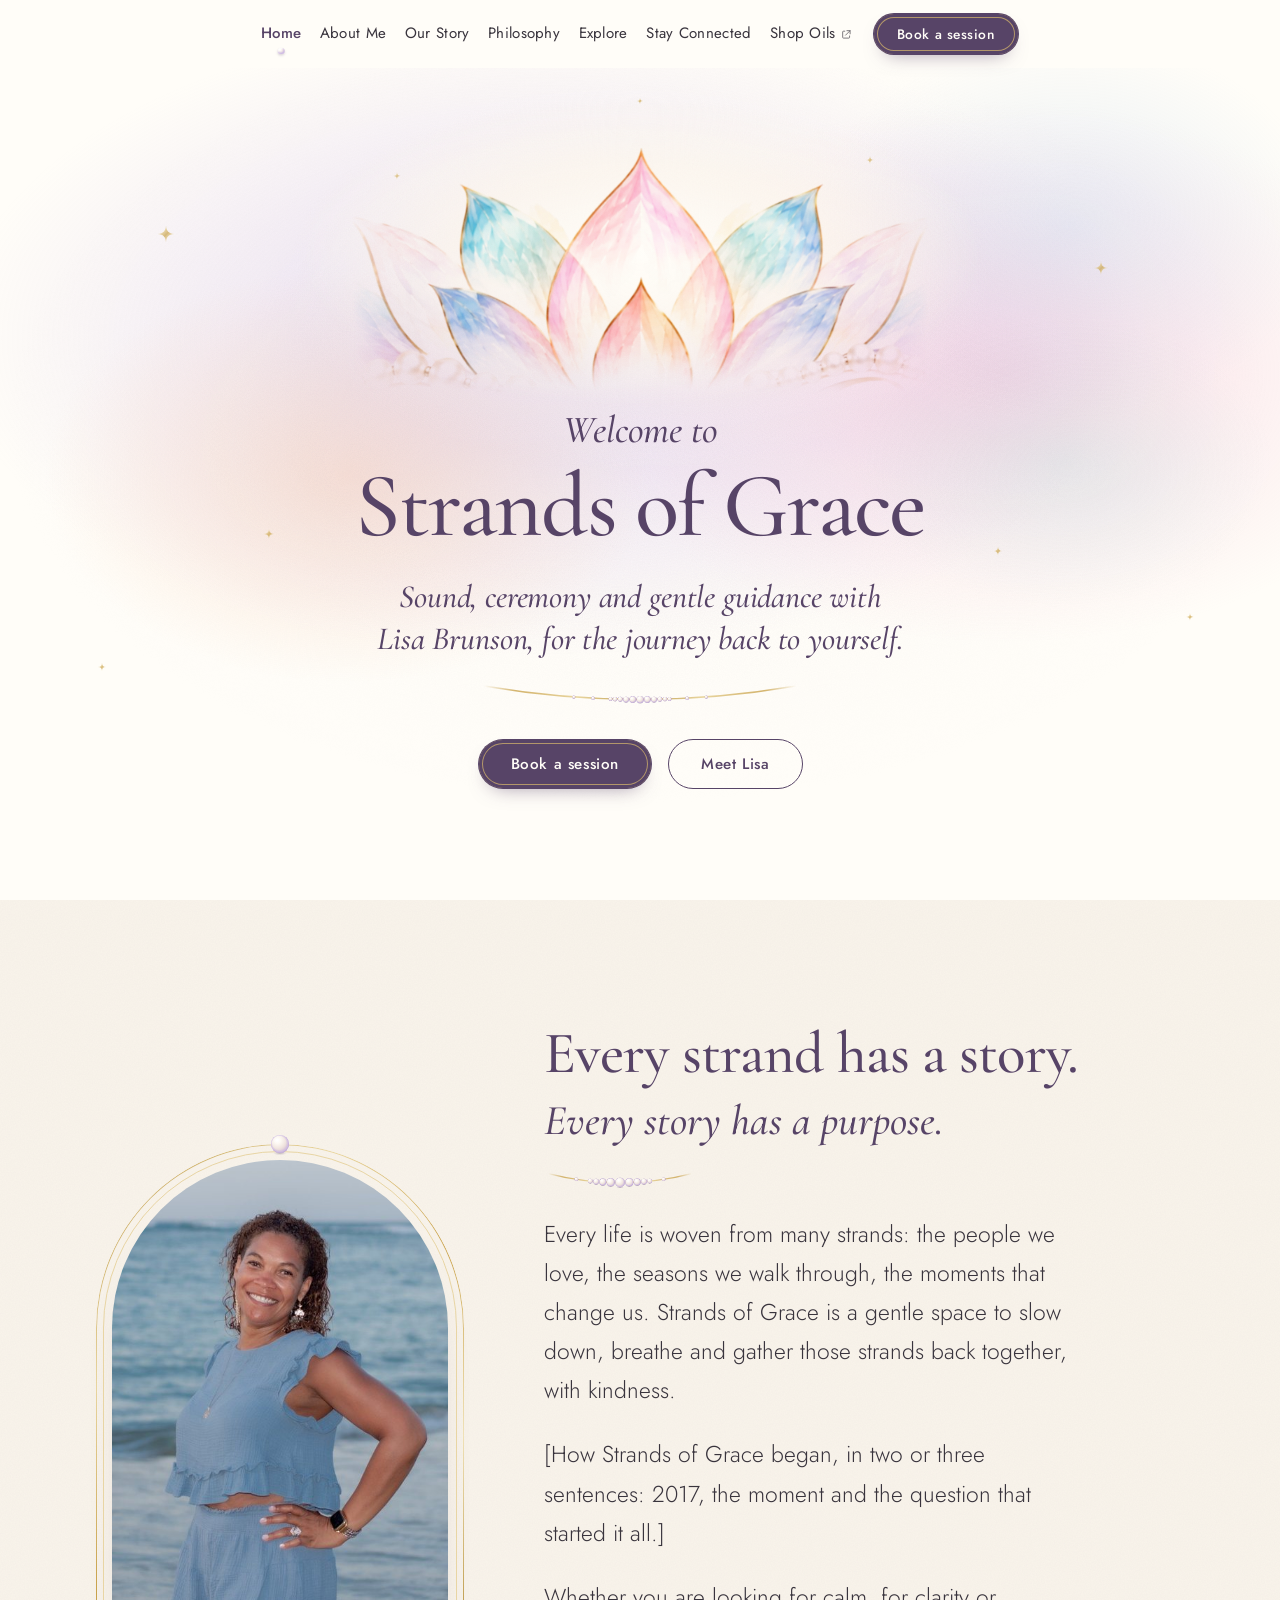
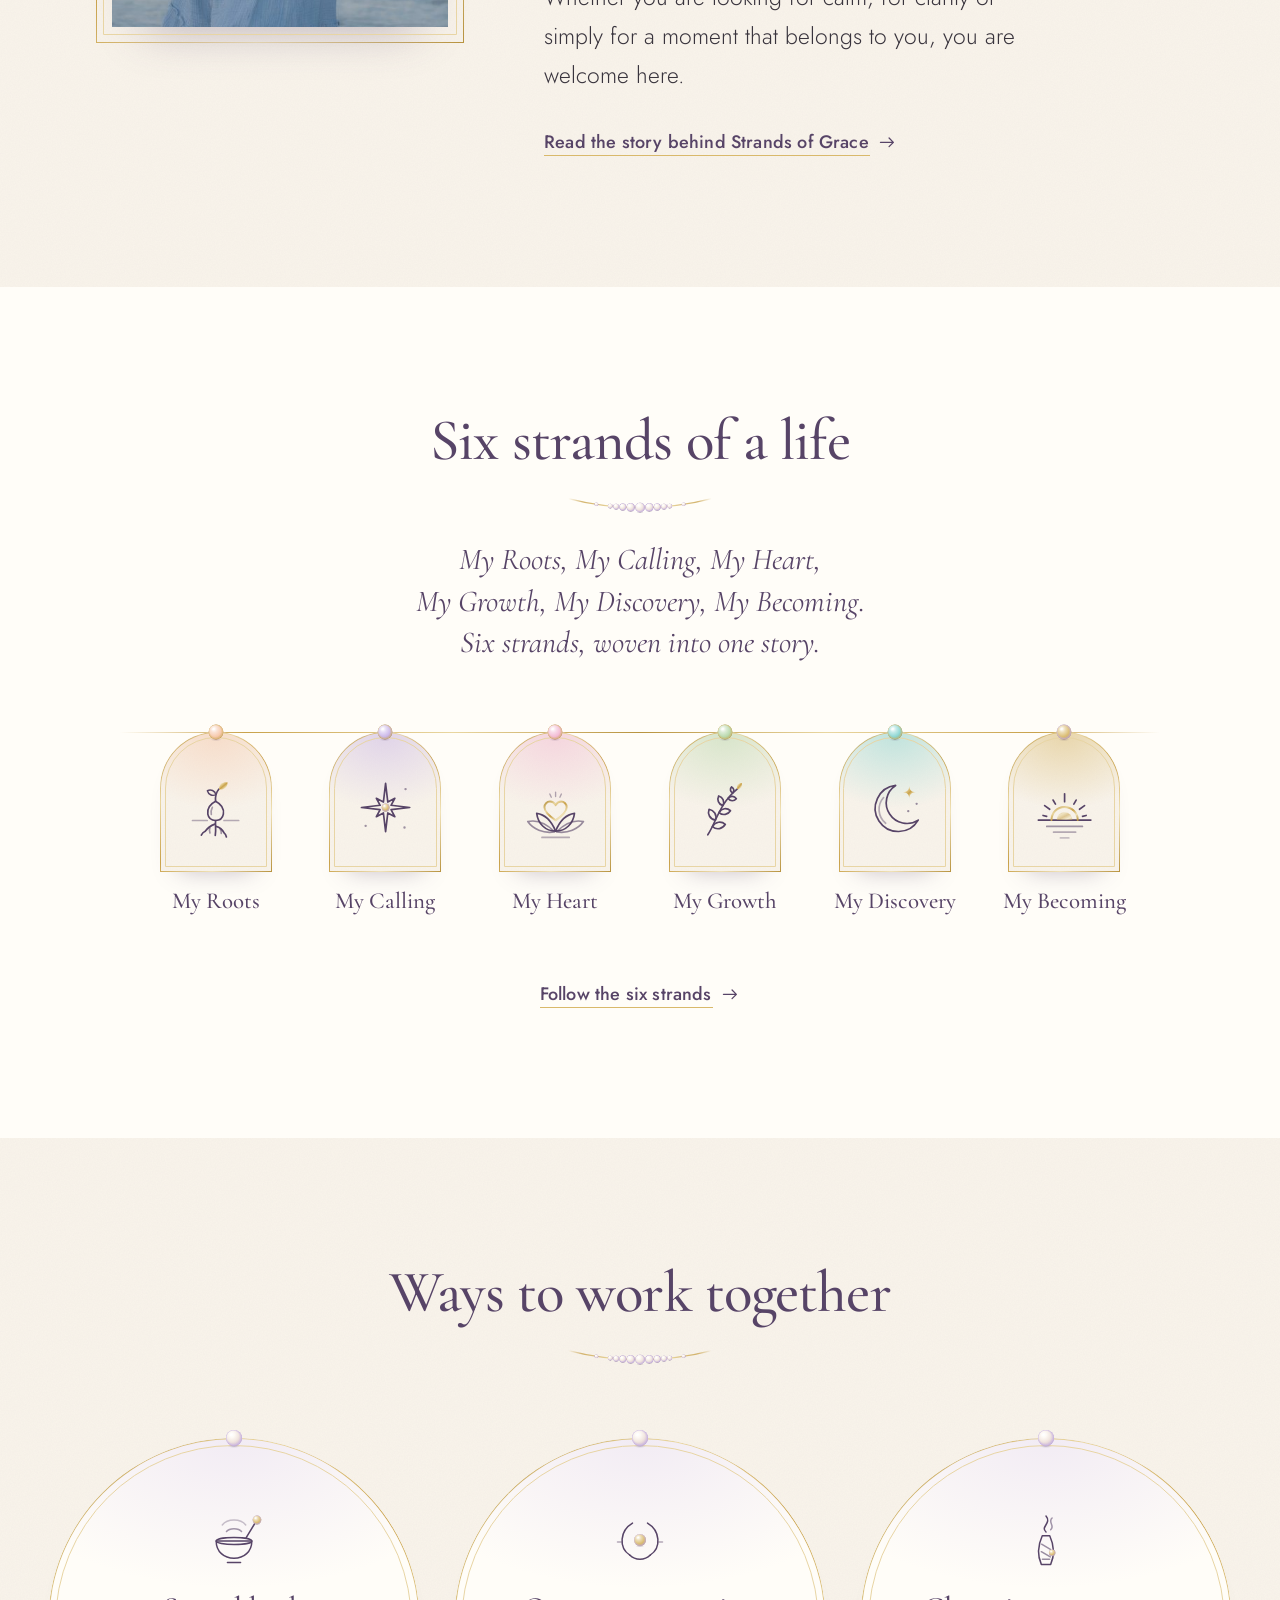
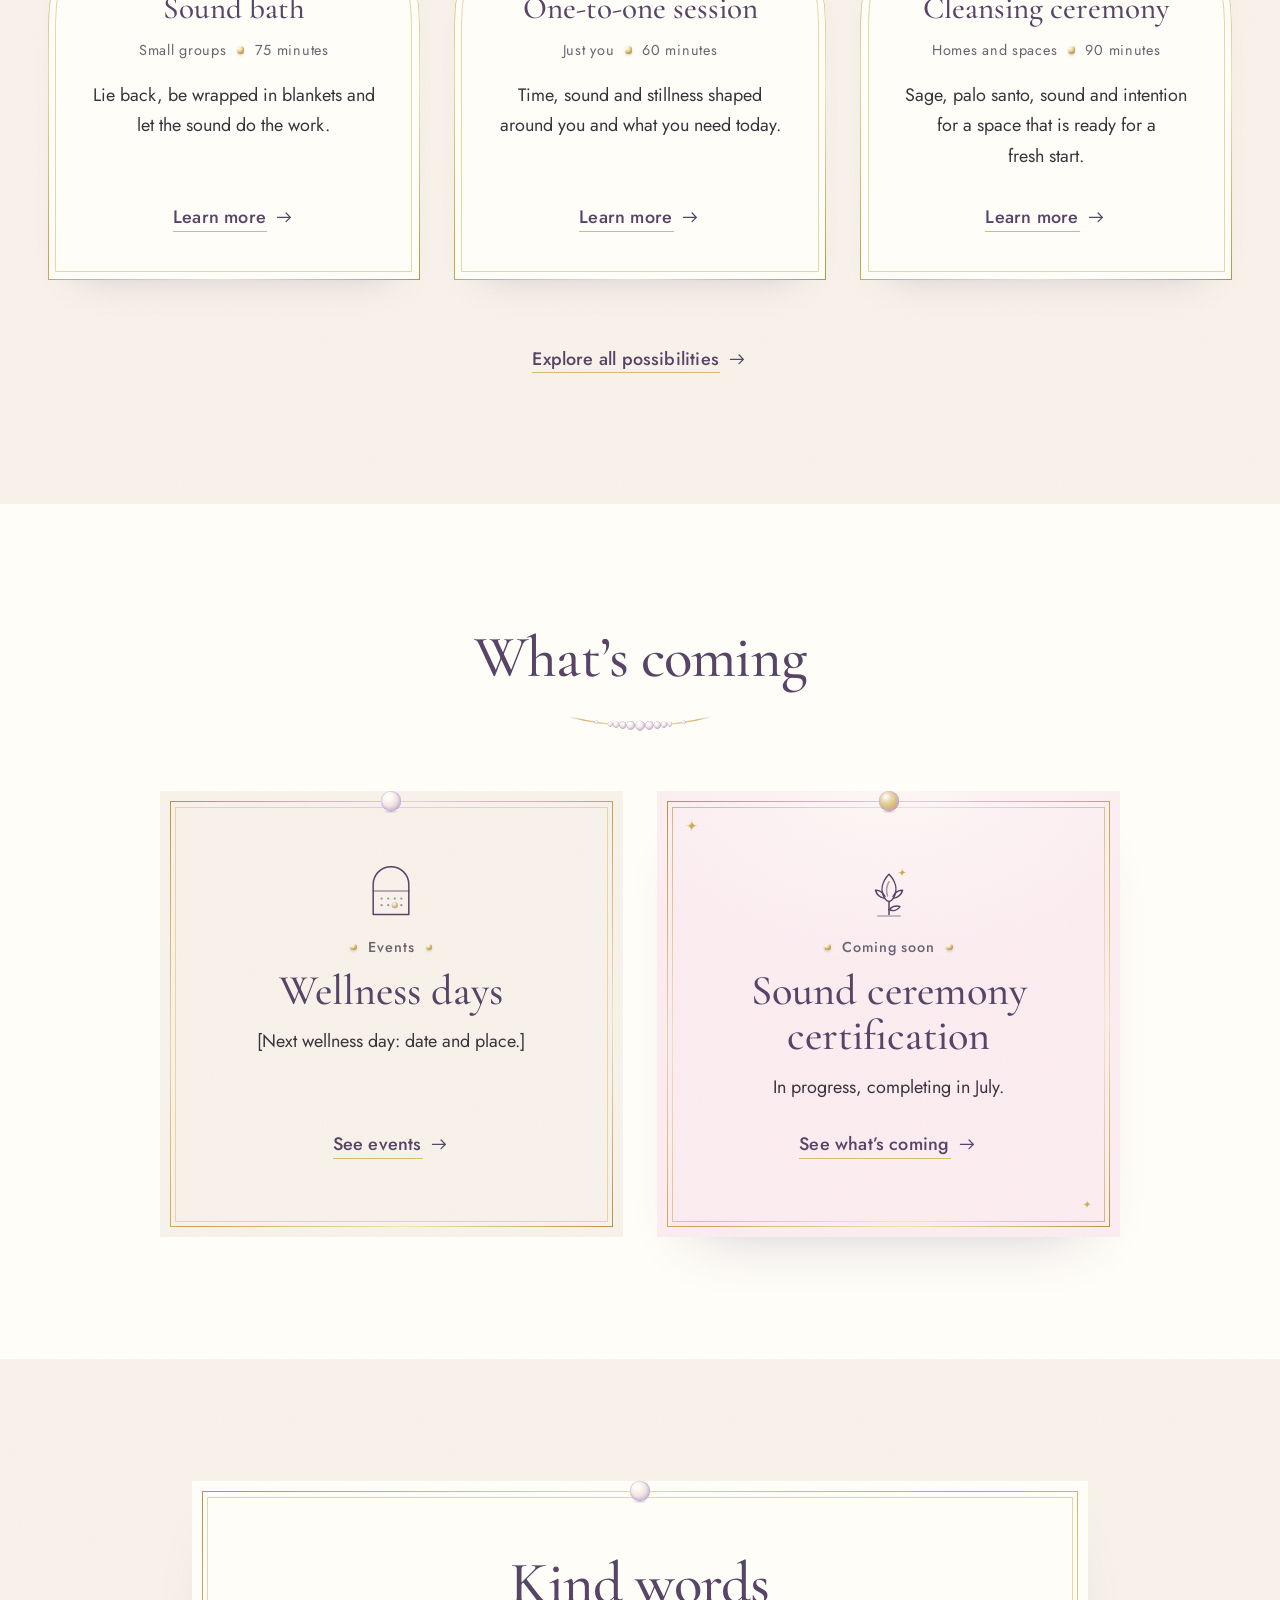
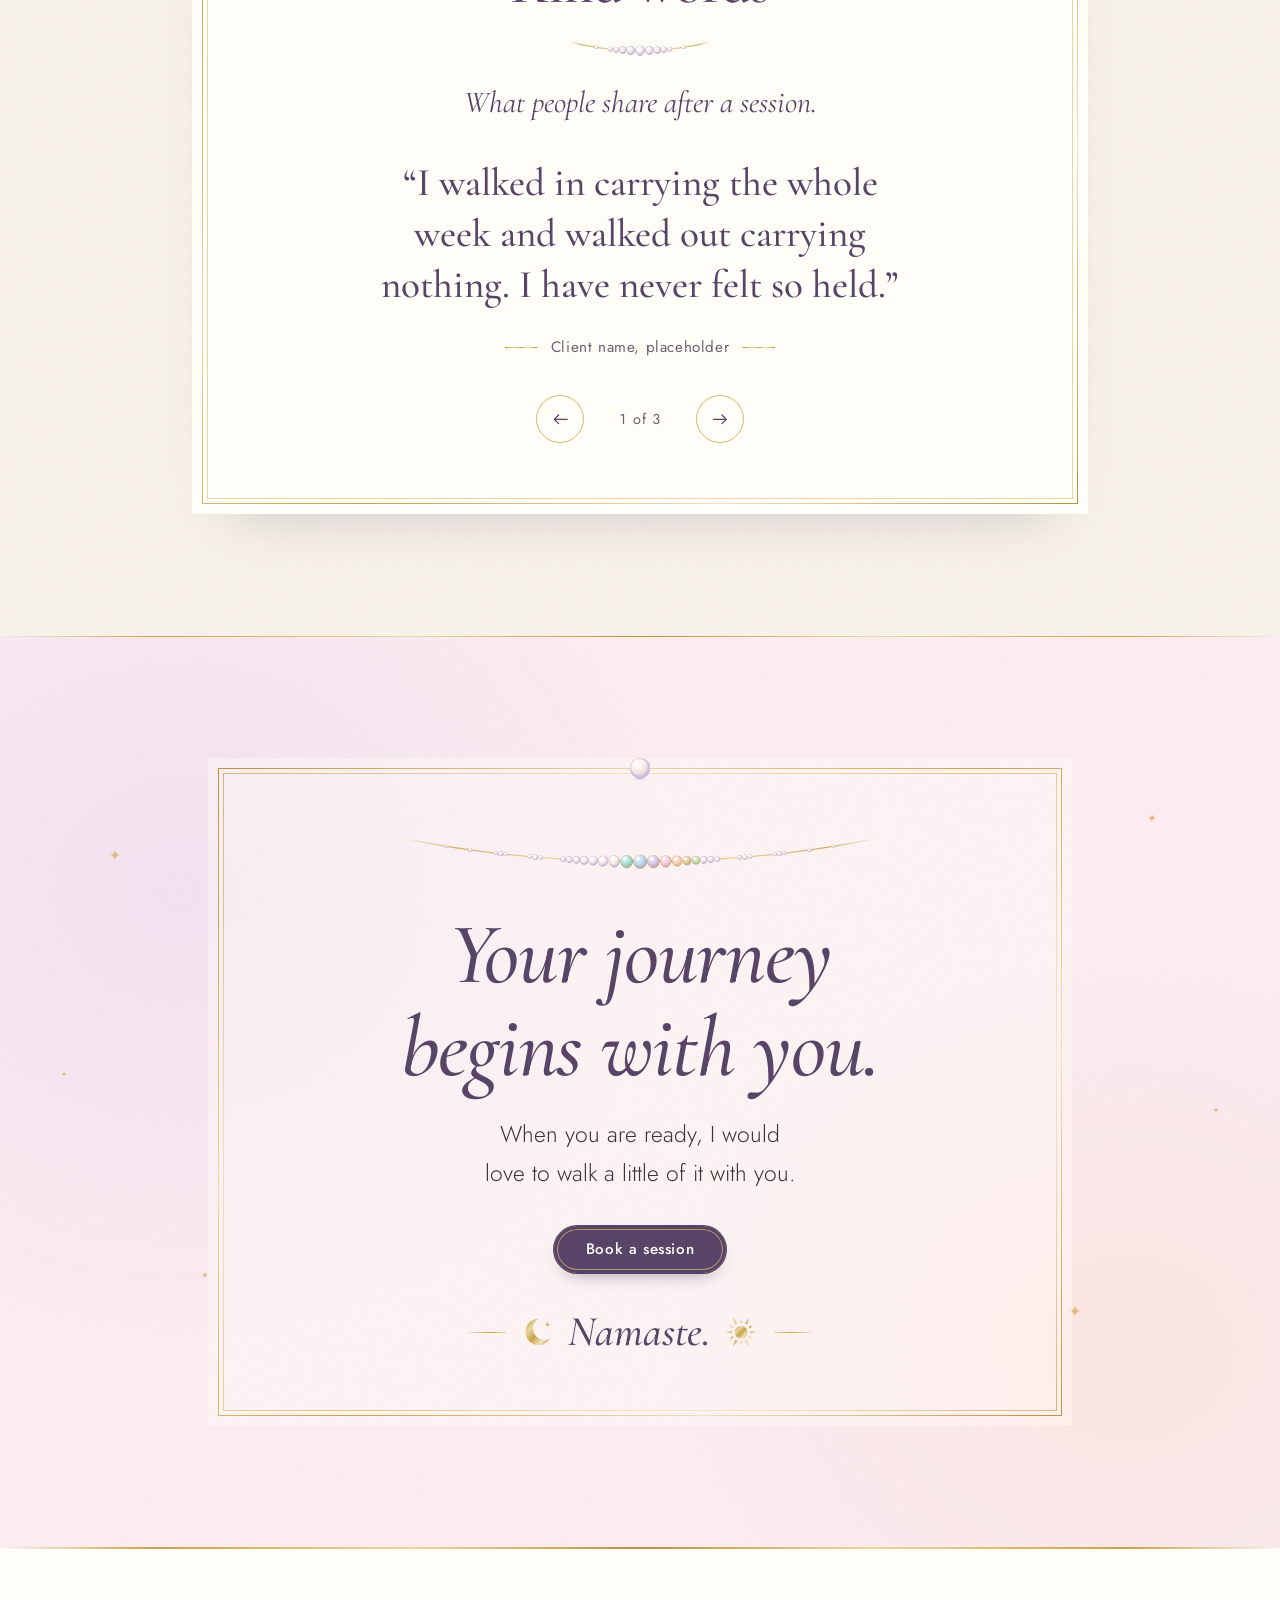
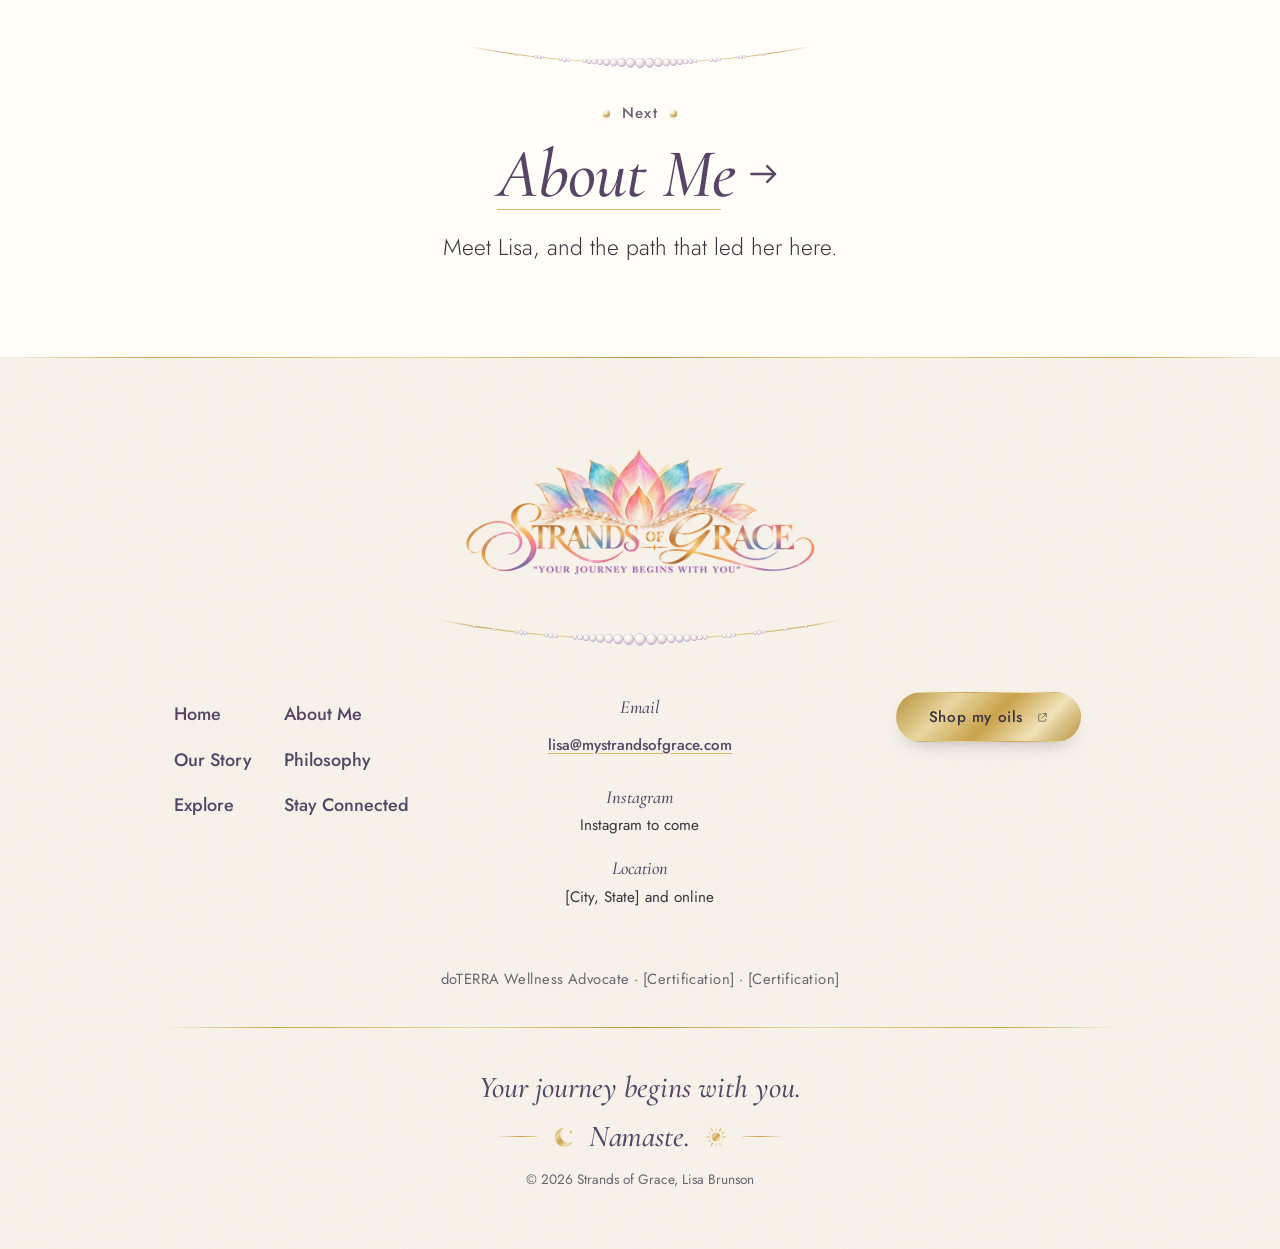
==== commit e895b881: "Six-page framework and the six strands: Option A, Classic grace Apply the structure agreed in Octobe" ====
--- a/index.html
+++ b/index.html
@@ -1,8 +1,8 @@
 <!doctype html>
-<html lang="en">
+<html lang="en" class="no-js">
 <head>
   <meta charset="utf-8">
-  <meta name="viewport" content="width=device-width, initial-scale=1">
+  <meta name="viewport" content="width=device-width, initial-scale=1, viewport-fit=cover">
   <title>Strands of Grace</title>
   <meta name="description" content="Strands of Grace with Lisa Brunson: sound, ceremony and gentle guidance for the journey back to yourself.">
   <meta name="theme-color" content="#FFFDF8">
@@ -13,422 +13,330 @@
   <meta property="og:image" content="https://lisaweb-lilac.vercel.app/assets/brand/og-image.jpg">
   <meta property="og:image:width" content="1200">
   <meta property="og:image:height" content="630">
-  <meta property="og:image:alt" content="The Strands of Grace logo: a watercolour lotus and a strand of pearls above the words Strands of Grace">
+  <meta property="og:image:alt" content="The Strands of Grace logo: a watercolour lotus with a strand of pearls">
   <meta name="twitter:card" content="summary_large_image">
+  <link rel="preload" as="image" href="assets/brand/emblem.webp" fetchpriority="high">
   <link rel="icon" href="assets/brand/favicon-32.png" sizes="32x32" type="image/png">
   <link rel="icon" href="assets/brand/icon-192.png" sizes="192x192" type="image/png">
   <link rel="apple-touch-icon" href="assets/brand/apple-touch-icon.png">
-  <link rel="preload" as="image" href="assets/brand/emblem.webp" fetchpriority="high">
   <link rel="preconnect" href="https://fonts.googleapis.com">
   <link rel="preconnect" href="https://fonts.gstatic.com" crossorigin>
-  <link rel="stylesheet" href="https://fonts.googleapis.com/css2?family=Italiana&amp;family=Lora:ital,wght@0,400;1,400;1,500&amp;family=DM+Sans:opsz,wght@9..40,400;9..40,500&amp;display=swap">
+  <link rel="stylesheet" href="https://fonts.googleapis.com/css2?family=Cormorant+Garamond:ital,wght@0,400;0,500;0,600;1,400;1,500&amp;family=Jost:wght@300;400;500&amp;display=swap">
   <link rel="stylesheet" href="css/theme.css">
   <link rel="stylesheet" href="css/site.css">
-  <!-- previews for the two open decisions (?ink=charcoal|plum, ?tagline=2|1), applied before the first paint; see js/site.js -->
-  <script>(function(h){h.classList.add('js');var q=null,s=null;try{q=new URLSearchParams(location.search)}catch(e){}try{s=window.sessionStorage}catch(e){}function pick(k,ok){var v=q&&q.get(k);if(v&&ok.indexOf(v)>-1){try{s&&s.setItem('sog-'+k,v)}catch(e){}return v}try{v=s&&s.getItem('sog-'+k)}catch(e){v=null}return ok.indexOf(v)>-1?v:ok[0]}if(pick('ink',['plum','charcoal'])==='charcoal')h.classList.add('ink-charcoal');if(pick('tagline',['1','2'])==='2')h.classList.add('tagline-2')})(document.documentElement)</script>
+  <script>(function(h){var c=h.className.replace("no-js","js"),q=location.search,s=null;try{s=window.sessionStorage}catch(e){}function pick(k,ok){var m=q.match(new RegExp("[?&]"+k+"=("+ok+")(?:&|#|$)"));if(m){try{if(s)s.setItem("sog-"+k,m[1])}catch(e){}return m[1]}try{return s?s.getItem("sog-"+k):null}catch(e){return null}}if(pick("ink","charcoal|plum")==="charcoal")c+=" ink-charcoal";if(pick("tagline","1|2")==="2")c+=" tagline-2";h.className=c})(document.documentElement);</script>
   <script src="js/site.js" defer></script>
 </head>
-<body>
+<body class="page-home">
+  <svg class="sprite" aria-hidden="true" focusable="false" width="0" height="0"><defs><linearGradient id="pg-foil" x1="0" y1="0" x2="1" y2="1"><stop offset="0" stop-color="#B8933F"/><stop offset=".28" stop-color="#E9D6A0"/><stop offset=".52" stop-color="#C9A24B"/><stop offset=".76" stop-color="#F0E2B8"/><stop offset="1" stop-color="#B8933F"/></linearGradient><linearGradient id="pg-foil-v" x1="0" y1="0" x2="0" y2="1"><stop offset="0" stop-color="#F0E2B8"/><stop offset=".45" stop-color="#C9A24B"/><stop offset=".7" stop-color="#E9D6A0"/><stop offset="1" stop-color="#B8933F"/></linearGradient><linearGradient id="pg-line" x1="0" y1="0" x2="1" y2="0"><stop offset="0" stop-color="#C9A24B" stop-opacity="0"/><stop offset=".1" stop-color="#C9A24B" stop-opacity=".8"/><stop offset=".3" stop-color="#E9D6A0"/><stop offset=".5" stop-color="#B8933F"/><stop offset=".7" stop-color="#E9D6A0"/><stop offset=".9" stop-color="#C9A24B" stop-opacity=".8"/><stop offset="1" stop-color="#C9A24B" stop-opacity="0"/></linearGradient><linearGradient id="pg-line-solid" x1="0" y1="0" x2="1" y2="0"><stop offset="0" stop-color="#B8933F"/><stop offset=".3" stop-color="#E9D6A0"/><stop offset=".5" stop-color="#C9A24B"/><stop offset=".7" stop-color="#F0E2B8"/><stop offset="1" stop-color="#B8933F"/></linearGradient><radialGradient id="pg-pearl" cx=".36" cy=".3" r=".78"><stop offset="0" stop-color="#FFFFFF"/><stop offset=".22" stop-color="#FDF9F4"/><stop offset=".55" stop-color="#F1E6E0"/><stop offset=".82" stop-color="#DECBD4"/><stop offset="1" stop-color="#C6B1C0"/></radialGradient><radialGradient id="pg-rim" cx=".5" cy=".5" r=".5" fx=".32" fy=".27"><stop offset="0" stop-color="#C8B4E8" stop-opacity="0"/><stop offset=".74" stop-color="#C8B4E8" stop-opacity="0"/><stop offset=".92" stop-color="#C8B4E8" stop-opacity=".6"/><stop offset="1" stop-color="#B49CDC" stop-opacity=".85"/></radialGradient><radialGradient id="pg-rim-gold" cx=".5" cy=".5" r=".5" fx=".32" fy=".27"><stop offset="0" stop-color="#D9B96B" stop-opacity="0"/><stop offset=".74" stop-color="#D9B96B" stop-opacity="0"/><stop offset=".92" stop-color="#D9B96B" stop-opacity=".55"/><stop offset="1" stop-color="#B8933F" stop-opacity=".8"/></radialGradient><radialGradient id="pg-hi" cx=".5" cy=".5" r=".5"><stop offset="0" stop-color="#FFFFFF" stop-opacity=".95"/><stop offset=".55" stop-color="#FFFFFF" stop-opacity=".35"/><stop offset="1" stop-color="#FFFFFF" stop-opacity="0"/></radialGradient><radialGradient id="pg-shadow" cx=".5" cy=".5" r=".5"><stop offset="0" stop-color="#574467" stop-opacity=".34"/><stop offset=".55" stop-color="#574467" stop-opacity=".12"/><stop offset="1" stop-color="#574467" stop-opacity="0"/></radialGradient><radialGradient id="pg-pearl-blush" cx=".36" cy=".3" r=".78"><stop offset="0" stop-color="#FFFFFF"/><stop offset=".3" stop-color="#F8DBE8"/><stop offset=".72" stop-color="#F2B7D2"/><stop offset="1" stop-color="#D69BB7"/></radialGradient><radialGradient id="pg-pearl-lavender" cx=".36" cy=".3" r=".78"><stop offset="0" stop-color="#FFFFFF"/><stop offset=".3" stop-color="#E4DAF4"/><stop offset=".72" stop-color="#C8B4E8"/><stop offset="1" stop-color="#A994CC"/></radialGradient><radialGradient id="pg-pearl-blue" cx=".36" cy=".3" r=".78"><stop offset="0" stop-color="#FFFFFF"/><stop offset=".3" stop-color="#D3E4F6"/><stop offset=".72" stop-color="#A7C9EE"/><stop offset="1" stop-color="#8FB0D6"/></radialGradient><radialGradient id="pg-pearl-teal" cx=".36" cy=".3" r=".78"><stop offset="0" stop-color="#FFFFFF"/><stop offset=".3" stop-color="#C3EAE8"/><stop offset=".72" stop-color="#87D4D1"/><stop offset="1" stop-color="#74B9B8"/></radialGradient><radialGradient id="pg-pearl-sage" cx=".36" cy=".3" r=".78"><stop offset="0" stop-color="#FFFFFF"/><stop offset=".3" stop-color="#DAEBD4"/><stop offset=".72" stop-color="#B6D7AA"/><stop offset="1" stop-color="#9CBD90"/></radialGradient><radialGradient id="pg-pearl-peach" cx=".36" cy=".3" r=".78"><stop offset="0" stop-color="#FFFFFF"/><stop offset=".3" stop-color="#FAE2D4"/><stop offset=".72" stop-color="#F6C6A8"/><stop offset="1" stop-color="#D9AA8F"/></radialGradient><radialGradient id="pg-pearl-gold" cx=".36" cy=".3" r=".78"><stop offset="0" stop-color="#FFFFFF"/><stop offset=".3" stop-color="#ECDCB5"/><stop offset=".72" stop-color="#D9B96B"/><stop offset="1" stop-color="#B8933F"/></radialGradient><linearGradient id="pg-petal-blush" x1="0" y1="1" x2="0" y2="0"><stop offset="0" stop-color="#FBE7DD"/><stop offset=".34" stop-color="#F5C4D8"/><stop offset=".68" stop-color="#F2B7D2"/><stop offset="1" stop-color="#E9A1C4"/></linearGradient><linearGradient id="pg-petal-lavender" x1="0" y1="1" x2="0" y2="0"><stop offset="0" stop-color="#F0E6F7"/><stop offset=".34" stop-color="#D7C6EE"/><stop offset=".68" stop-color="#C8B4E8"/><stop offset="1" stop-color="#B59EDD"/></linearGradient><linearGradient id="pg-petal-blue" x1="0" y1="1" x2="0" y2="0"><stop offset="0" stop-color="#EAF1FA"/><stop offset=".34" stop-color="#C2D8F3"/><stop offset=".68" stop-color="#A7C9EE"/><stop offset="1" stop-color="#8FB4E6"/></linearGradient><linearGradient id="pg-petal-teal" x1="0" y1="1" x2="0" y2="0"><stop offset="0" stop-color="#E8F7F6"/><stop offset=".34" stop-color="#B3E2E0"/><stop offset=".68" stop-color="#87D4D1"/><stop offset="1" stop-color="#76C6C6"/></linearGradient><linearGradient id="pg-petal-sage" x1="0" y1="1" x2="0" y2="0"><stop offset="0" stop-color="#EFF7EB"/><stop offset=".34" stop-color="#CDE4C4"/><stop offset=".68" stop-color="#B6D7AA"/><stop offset="1" stop-color="#A2C995"/></linearGradient><linearGradient id="pg-petal-peach" x1="0" y1="1" x2="0" y2="0"><stop offset="0" stop-color="#FDF0E6"/><stop offset=".34" stop-color="#F9D6C1"/><stop offset=".68" stop-color="#F6C6A8"/><stop offset="1" stop-color="#F1B590"/></linearGradient><linearGradient id="pg-petal-gold" x1="0" y1="1" x2="0" y2="0"><stop offset="0" stop-color="#FBF3E0"/><stop offset=".34" stop-color="#EBD9A9"/><stop offset=".68" stop-color="#DEC27F"/><stop offset="1" stop-color="#D2B065"/></linearGradient><linearGradient id="pg-glass" x1="0" y1="0" x2="1" y2="0"><stop offset="0" stop-color="#6B5979"/><stop offset=".3" stop-color="#9684A6"/><stop offset=".55" stop-color="#7B6889"/><stop offset="1" stop-color="#4A3B57"/></linearGradient><linearGradient id="pg-label-sheen" x1="0" y1="0" x2="1" y2="0"><stop offset="0" stop-color="#FFFFFF" stop-opacity=".06"/><stop offset=".22" stop-color="#FFFFFF" stop-opacity=".5"/><stop offset=".5" stop-color="#FFFFFF" stop-opacity=".12"/><stop offset="1" stop-color="#574467" stop-opacity=".16"/></linearGradient></defs><symbol id="pearl" viewBox="0 0 20 20" overflow="visible"><ellipse cx="10" cy="18.6" rx="6.6" ry="1.8" fill="url(#pg-shadow)"/><circle cx="10" cy="10" r="8.4" fill="url(#pg-pearl)"/><circle cx="10" cy="10" r="8.4" fill="url(#pg-rim)"/><ellipse cx="7.1" cy="6.5" rx="3" ry="2" transform="rotate(-32 7.1 6.5)" fill="url(#pg-hi)"/></symbol><symbol id="pearl-blush" viewBox="0 0 20 20" overflow="visible"><ellipse cx="10" cy="18.6" rx="6.6" ry="1.8" fill="url(#pg-shadow)"/><circle cx="10" cy="10" r="8.4" fill="url(#pg-pearl-blush)"/><circle cx="10" cy="10" r="8.4" fill="url(#pg-rim-gold)"/><ellipse cx="7.1" cy="6.5" rx="3" ry="2" transform="rotate(-32 7.1 6.5)" fill="url(#pg-hi)"/></symbol><symbol id="pearl-lavender" viewBox="0 0 20 20" overflow="visible"><ellipse cx="10" cy="18.6" rx="6.6" ry="1.8" fill="url(#pg-shadow)"/><circle cx="10" cy="10" r="8.4" fill="url(#pg-pearl-lavender)"/><circle cx="10" cy="10" r="8.4" fill="url(#pg-rim-gold)"/><ellipse cx="7.1" cy="6.5" rx="3" ry="2" transform="rotate(-32 7.1 6.5)" fill="url(#pg-hi)"/></symbol><symbol id="pearl-blue" viewBox="0 0 20 20" overflow="visible"><ellipse cx="10" cy="18.6" rx="6.6" ry="1.8" fill="url(#pg-shadow)"/><circle cx="10" cy="10" r="8.4" fill="url(#pg-pearl-blue)"/><circle cx="10" cy="10" r="8.4" fill="url(#pg-rim-gold)"/><ellipse cx="7.1" cy="6.5" rx="3" ry="2" transform="rotate(-32 7.1 6.5)" fill="url(#pg-hi)"/></symbol><symbol id="pearl-teal" viewBox="0 0 20 20" overflow="visible"><ellipse cx="10" cy="18.6" rx="6.6" ry="1.8" fill="url(#pg-shadow)"/><circle cx="10" cy="10" r="8.4" fill="url(#pg-pearl-teal)"/><circle cx="10" cy="10" r="8.4" fill="url(#pg-rim-gold)"/><ellipse cx="7.1" cy="6.5" rx="3" ry="2" transform="rotate(-32 7.1 6.5)" fill="url(#pg-hi)"/></symbol><symbol id="pearl-sage" viewBox="0 0 20 20" overflow="visible"><ellipse cx="10" cy="18.6" rx="6.6" ry="1.8" fill="url(#pg-shadow)"/><circle cx="10" cy="10" r="8.4" fill="url(#pg-pearl-sage)"/><circle cx="10" cy="10" r="8.4" fill="url(#pg-rim-gold)"/><ellipse cx="7.1" cy="6.5" rx="3" ry="2" transform="rotate(-32 7.1 6.5)" fill="url(#pg-hi)"/></symbol><symbol id="pearl-peach" viewBox="0 0 20 20" overflow="visible"><ellipse cx="10" cy="18.6" rx="6.6" ry="1.8" fill="url(#pg-shadow)"/><circle cx="10" cy="10" r="8.4" fill="url(#pg-pearl-peach)"/><circle cx="10" cy="10" r="8.4" fill="url(#pg-rim-gold)"/><ellipse cx="7.1" cy="6.5" rx="3" ry="2" transform="rotate(-32 7.1 6.5)" fill="url(#pg-hi)"/></symbol><symbol id="pearl-gold" viewBox="0 0 20 20" overflow="visible"><ellipse cx="10" cy="18.6" rx="6.6" ry="1.8" fill="url(#pg-shadow)"/><circle cx="10" cy="10" r="8.4" fill="url(#pg-pearl-gold)"/><circle cx="10" cy="10" r="8.4" fill="url(#pg-rim)"/><ellipse cx="7.1" cy="6.5" rx="3" ry="2" transform="rotate(-32 7.1 6.5)" fill="url(#pg-hi)"/></symbol><symbol id="strand" viewBox="0 0 600 56" overflow="visible"><path d="M6 12C190 50 410 50 594 12" fill="none" stroke="url(#pg-line)" stroke-width="1.7"/><g class="pearls"><use href="#pearl" x="58.1" y="19.7" width="4.5" height="4.5"/><use href="#pearl" x="87.5" y="23.8" width="5.2" height="5.2"/><use href="#pearl" x="119.6" y="27.8" width="5.5" height="5.5"/><use href="#pearl" x="124.8" y="27.7" width="6.9" height="6.9"/><use href="#pearl" x="131.4" y="29.1" width="5.5" height="5.5"/><use href="#pearl" x="161.7" y="31.6" width="6.4" height="6.4"/><use href="#pearl" x="167.7" y="31.4" width="7.9" height="7.9"/><use href="#pearl" x="175.1" y="32.6" width="6.4" height="6.4"/><use href="#pearl" x="202.4" y="33.9" width="7.6" height="7.6"/><use href="#pearl" x="209.3" y="33.8" width="8.8" height="8.8"/><use href="#pearl" x="217.3" y="33.6" width="10.0" height="10.0"/><use href="#pearl" x="226.2" y="33.3" width="11.4" height="11.4"/><use href="#pearl" x="236.5" y="33.1" width="12.9" height="12.9"/><use href="#pearl" x="247.8" y="32.6" width="14.5" height="14.5"/><use href="#pearl" x="260.6" y="32.1" width="16.2" height="16.2"/><use href="#pearl" x="274.7" y="31.5" width="17.9" height="17.9"/><use href="#pearl" x="290.4" y="30.7" width="19.5" height="19.5"/><use href="#pearl" x="307.6" y="31.5" width="17.9" height="17.9"/><use href="#pearl" x="323.4" y="32.1" width="16.2" height="16.2"/><use href="#pearl" x="337.9" y="32.6" width="14.5" height="14.5"/><use href="#pearl" x="350.8" y="33.1" width="12.9" height="12.9"/><use href="#pearl" x="362.5" y="33.3" width="11.4" height="11.4"/><use href="#pearl" x="372.9" y="33.6" width="10.0" height="10.0"/><use href="#pearl" x="382.0" y="33.8" width="8.8" height="8.8"/><use href="#pearl" x="390.2" y="33.9" width="7.6" height="7.6"/><use href="#pearl" x="418.6" y="32.6" width="6.4" height="6.4"/><use href="#pearl" x="424.6" y="31.4" width="7.9" height="7.9"/><use href="#pearl" x="432.0" y="31.5" width="6.4" height="6.4"/><use href="#pearl" x="463.3" y="29.0" width="5.5" height="5.5"/><use href="#pearl" x="468.5" y="27.7" width="6.9" height="6.9"/><use href="#pearl" x="475.1" y="27.7" width="5.5" height="5.5"/><use href="#pearl" x="507.4" y="23.8" width="5.2" height="5.2"/><use href="#pearl" x="537.5" y="19.7" width="4.5" height="4.5"/></g></symbol><symbol id="strand-colours" viewBox="0 0 600 56" overflow="visible"><path d="M6 12C190 50 410 50 594 12" fill="none" stroke="url(#pg-line)" stroke-width="1.7"/><g class="pearls"><use href="#pearl" x="55.7" y="19.3" width="4.5" height="4.5"/><use href="#pearl" x="85.2" y="23.5" width="5.2" height="5.2"/><use href="#pearl" x="117.3" y="27.5" width="5.5" height="5.5"/><use href="#pearl" x="122.4" y="27.4" width="6.9" height="6.9"/><use href="#pearl" x="129.0" y="28.8" width="5.5" height="5.5"/><use href="#pearl" x="159.3" y="31.3" width="6.4" height="6.4"/><use href="#pearl" x="165.3" y="31.2" width="7.9" height="7.9"/><use href="#pearl" x="172.7" y="32.5" width="6.4" height="6.4"/><use href="#pearl" x="199.9" y="33.7" width="7.9" height="7.9"/><use href="#pearl" x="207.1" y="33.5" width="9.0" height="9.0"/><use href="#pearl" x="215.4" y="33.4" width="10.2" height="10.2"/><use href="#pearl" x="224.4" y="33.2" width="11.7" height="11.7"/><use href="#pearl" x="234.9" y="32.9" width="13.1" height="13.1"/><use href="#pearl" x="246.3" y="32.3" width="15.0" height="15.0"/><use href="#pearl" x="259.6" y="31.8" width="16.7" height="16.7"/><use href="#pearl-teal" x="274.2" y="31.2" width="18.3" height="18.3"/><use href="#pearl-blue" x="290.2" y="30.5" width="20.0" height="20.0"/><use href="#pearl-lavender" x="307.6" y="31.2" width="18.3" height="18.3"/><use href="#pearl-blush" x="323.9" y="31.8" width="16.7" height="16.7"/><use href="#pearl-peach" x="338.8" y="32.3" width="15.0" height="15.0"/><use href="#pearl-gold" x="352.2" y="32.9" width="13.1" height="13.1"/><use href="#pearl-sage" x="364.0" y="33.1" width="11.7" height="11.7"/><use href="#pearl" x="374.6" y="33.4" width="10.2" height="10.2"/><use href="#pearl" x="384.0" y="33.5" width="9.0" height="9.0"/><use href="#pearl" x="392.4" y="33.7" width="7.9" height="7.9"/><use href="#pearl" x="421.0" y="32.4" width="6.4" height="6.4"/><use href="#pearl" x="427.0" y="31.2" width="7.9" height="7.9"/><use href="#pearl" x="434.4" y="31.3" width="6.4" height="6.4"/><use href="#pearl" x="465.7" y="28.8" width="5.5" height="5.5"/><use href="#pearl" x="470.8" y="27.4" width="6.9" height="6.9"/><use href="#pearl" x="477.4" y="27.5" width="5.5" height="5.5"/><use href="#pearl" x="509.7" y="23.5" width="5.2" height="5.2"/><use href="#pearl" x="540.0" y="19.3" width="4.5" height="4.5"/></g></symbol><symbol id="strand-mini" viewBox="0 0 140 22" overflow="visible"><path d="M4 6C46 17 94 17 136 6" fill="none" stroke="url(#pg-line)" stroke-width="1.2"/><g class="pearls"><use href="#pearl" x="27.8" y="9.3" width="4.0" height="4.0"/><use href="#pearl" x="40.0" y="10.3" width="5.2" height="5.2"/><use href="#pearl" x="44.9" y="10.3" width="6.2" height="6.2"/><use href="#pearl" x="50.4" y="10.1" width="7.4" height="7.4"/><use href="#pearl" x="57.0" y="9.7" width="8.8" height="8.8"/><use href="#pearl" x="64.8" y="9.0" width="10.5" height="10.5"/><use href="#pearl" x="74.2" y="9.7" width="8.8" height="8.8"/><use href="#pearl" x="82.2" y="10.1" width="7.4" height="7.4"/><use href="#pearl" x="89.0" y="10.3" width="6.2" height="6.2"/><use href="#pearl" x="94.8" y="10.3" width="5.2" height="5.2"/><use href="#pearl" x="108.2" y="9.3" width="4.0" height="4.0"/></g></symbol><symbol id="strand-loose" viewBox="0 0 600 96" overflow="visible"><path d="M6 12C190 50 410 50 594 12" pathLength="100" stroke-dasharray="60 40" fill="none" stroke="url(#pg-line)" stroke-width="1.7"/><g class="pearls"><use href="#pearl" x="58.1" y="19.7" width="4.5" height="4.5"/><use href="#pearl" x="87.5" y="23.8" width="5.2" height="5.2"/><use href="#pearl" x="119.6" y="27.8" width="5.5" height="5.5"/><use href="#pearl" x="124.8" y="27.7" width="6.9" height="6.9"/><use href="#pearl" x="131.4" y="29.1" width="5.5" height="5.5"/><use href="#pearl" x="161.7" y="31.6" width="6.4" height="6.4"/><use href="#pearl" x="167.7" y="31.4" width="7.9" height="7.9"/><use href="#pearl" x="175.1" y="32.6" width="6.4" height="6.4"/><use href="#pearl" x="202.4" y="33.9" width="7.6" height="7.6"/><use href="#pearl" x="209.3" y="33.8" width="8.8" height="8.8"/><use href="#pearl" x="217.3" y="33.6" width="10.0" height="10.0"/><use href="#pearl" x="226.2" y="33.3" width="11.4" height="11.4"/><use href="#pearl" x="236.5" y="33.1" width="12.9" height="12.9"/><use href="#pearl" x="247.8" y="32.6" width="14.5" height="14.5"/><use href="#pearl" x="260.6" y="32.1" width="16.2" height="16.2"/><use href="#pearl" x="274.7" y="31.5" width="17.9" height="17.9"/><use href="#pearl" x="290.4" y="30.7" width="19.5" height="19.5"/><use href="#pearl" x="307.6" y="31.5" width="17.9" height="17.9"/><use href="#pearl" x="323.4" y="32.1" width="16.2" height="16.2"/><use href="#pearl" x="337.9" y="32.6" width="14.5" height="14.5"/><use href="#pearl" x="368.7" y="40.7" width="6.7" height="6.7"/><use href="#pearl" x="390.3" y="48.3" width="5.5" height="5.5"/><use href="#pearl" x="436.0" y="56.0" width="8.1" height="8.1"/><ellipse cx="486" cy="86" rx="9" ry="2.2" fill="url(#pg-shadow)"/><use href="#pearl" x="478.6" y="70.6" width="14.8" height="14.8"/></g></symbol><symbol id="strand-hero" viewBox="0 0 320 26" overflow="visible"><path d="M4 6C110 24 210 24 316 6" fill="none" stroke="url(#pg-line)" stroke-width="1.3"/><g class="pearls"><use href="#pearl" x="92.0" y="15.2" width="3.6" height="3.6"/><use href="#pearl" x="111.0" y="16.2" width="4.0" height="4.0"/><use href="#pearl" x="128.3" y="16.7" width="4.5" height="4.5"/><use href="#pearl" x="132.6" y="16.7" width="5.0" height="5.0"/><use href="#pearl" x="137.4" y="16.4" width="5.7" height="5.7"/><use href="#pearl" x="142.7" y="16.1" width="6.7" height="6.7"/><use href="#pearl" x="148.9" y="15.7" width="7.6" height="7.6"/><use href="#pearl" x="155.8" y="15.2" width="8.6" height="8.6"/><use href="#pearl" x="163.6" y="15.7" width="7.6" height="7.6"/><use href="#pearl" x="170.7" y="16.1" width="6.7" height="6.7"/><use href="#pearl" x="177.0" y="16.4" width="5.7" height="5.7"/><use href="#pearl" x="182.5" y="16.6" width="5.0" height="5.0"/><use href="#pearl" x="187.3" y="16.7" width="4.5" height="4.5"/><use href="#pearl" x="205.1" y="16.2" width="4.0" height="4.0"/><use href="#pearl" x="224.5" y="15.2" width="3.6" height="3.6"/></g></symbol><symbol id="ic-bowl" viewBox="0 0 64 64" overflow="visible"><g fill="none" stroke="currentColor" stroke-width="1.6" stroke-linecap="round" stroke-linejoin="round"><path d="M13 33h38c0 11.5-8.5 18.5-19 18.5S13 44.5 13 33z"/><ellipse cx="32" cy="33" rx="19" ry="3.8"/><path d="M25 56h14"/><path d="M24 23c3-4 13-4 16 0" opacity=".55"/><path d="M19.5 16c5.5-7 19.5-7 25 0" opacity=".32"/><path d="M45 29.5 55 13"/></g><use href="#pearl-gold" x="51.0" y="5.0" width="11.0" height="11.0"/></symbol><symbol id="ic-one" viewBox="0 0 64 64" overflow="visible"><g fill="none" stroke="currentColor" stroke-width="1.6" stroke-linecap="round" stroke-linejoin="round"><path d="M21 48C9 40 10.5 22 24 14"/><path d="M43 48c12-8 10.5-26-3-34"/><path d="M21 48c3 3 6.8 4.5 11 4.5S40 51 43 48"/><path d="M12 34h-4M56 34h-4" opacity=".45"/></g><use href="#pearl-gold" x="24.4" y="24.4" width="15.2" height="15.2"/></symbol><symbol id="ic-smudge" viewBox="0 0 64 64" overflow="visible"><g fill="none" stroke="currentColor" stroke-width="1.6" stroke-linecap="round" stroke-linejoin="round"><path d="M27 58c-4.5-10-3.5-20.5 1-30.5h8c4.5 10 5.5 20.5 1 30.5z"/><path d="M27.3 36.5 36.7 42M27 44.5l9.6 5.5M28.2 52.5h7.6" opacity=".6"/><path d="M32 23.5c-6.5-5.5 6.5-9.5 0-17"/><path d="M37 21c5-4-3.5-8 1.5-12.5" opacity=".55"/></g><use href="#pearl-gold" x="34.5" y="41.5" width="8.1" height="8.1"/></symbol><symbol id="ic-strands" viewBox="0 0 64 64" overflow="visible"><g fill="none" stroke-width="1.6" stroke-linecap="round"><path d="M7 40C17 27 26 47 36 37s16-18 21-10" stroke="currentColor"/><path d="M7 29c10-6 16 13 28 7s14-15 22-5" stroke="currentColor" opacity=".5"/><path d="M7 48c12 2 18-21 30-15s13 15 20 9" stroke="url(#pg-line-solid)" stroke-width="1.9"/></g></symbol><symbol id="ic-pearls" viewBox="0 0 64 64" overflow="visible"><path d="M8 24c10 18 38 18 48 0" fill="none" stroke="currentColor" stroke-width="1.2" opacity=".8"/><g class="pearls"><use href="#pearl" x="4.5" y="20.5" width="7.1" height="7.1"/><use href="#pearl" x="8.0" y="25.4" width="9.3" height="9.3"/><use href="#pearl" x="14.6" y="29.2" width="11.9" height="11.9"/><use href="#pearl-gold" x="24.6" y="30.1" width="14.8" height="14.8"/><use href="#pearl" x="37.5" y="29.2" width="11.9" height="11.9"/><use href="#pearl" x="46.7" y="25.3" width="9.3" height="9.3"/><use href="#pearl" x="52.4" y="20.5" width="7.1" height="7.1"/></g></symbol><symbol id="ic-lotus" viewBox="0 0 64 64" overflow="visible"><g fill="none" stroke="currentColor" stroke-width="1.6" stroke-linecap="round" stroke-linejoin="round"><path d="M32 52C22 44 22 26 32 13c10 13 10 31 0 39z"/><path d="M32 52C20 50 11 39 12 25c11 3 18 12 20 27z"/><path d="M32 52c12-2 21-13 20-27-11 3-18 12-20 27z"/><path d="M32 52C19 53 8 46 5 36c11-1 22 5 27 16z" opacity=".7"/><path d="M32 52c13 1 24-6 27-16-11-1-22 5-27 16z" opacity=".7"/><path d="M14 58c7 3 29 3 36 0" opacity=".45"/></g><use href="#pearl-gold" x="27.0" y="47.5" width="10.0" height="10.0"/></symbol><symbol id="ic-seven" viewBox="0 0 64 64" overflow="visible"><g fill="none" stroke="currentColor" stroke-width="1.6" stroke-linecap="round" stroke-linejoin="round"><circle cx="32.0" cy="15.5" r="5.2"/><circle cx="44.9" cy="21.7" r="5.2"/><circle cx="48.1" cy="35.7" r="5.2"/><circle cx="39.2" cy="46.9" r="5.2"/><circle cx="24.8" cy="46.9" r="5.2"/><circle cx="15.9" cy="35.7" r="5.2"/><circle cx="19.1" cy="21.7" r="5.2"/></g><use href="#pearl-gold" x="25.6" y="25.6" width="12.9" height="12.9"/></symbol><symbol id="ic-arrive" viewBox="0 0 64 64" overflow="visible"><g fill="none" stroke="currentColor" stroke-width="1.6" stroke-linecap="round" stroke-linejoin="round"><path d="M15 56V30a17 17 0 0 1 34 0v26"/><path d="M9 56h46"/><path d="M23 56V34a9 9 0 0 1 18 0v22" opacity=".5"/></g><use href="#pearl-gold" x="33.9" y="41.4" width="7.1" height="7.1"/></symbol><symbol id="ic-talk" viewBox="0 0 64 64" overflow="visible"><g fill="none" stroke="currentColor" stroke-width="1.6" stroke-linecap="round" stroke-linejoin="round"><path d="M13 30h38v10c0 9.5-8.5 14.5-19 14.5S13 49.5 13 40z"/><path d="M51 34c7.5 0 7.5 12 0 12"/><path d="M22 24c-3-4 3-7.5 0-12.5" opacity=".55"/><path d="M32 24c-3-4 3-7.5 0-12.5" opacity=".55"/><path d="M42 24c-3-4 3-7.5 0-12.5" opacity=".55"/></g><path d="M11 59h42" stroke="url(#pg-line-solid)" stroke-width="2.2" stroke-linecap="round"/></symbol><symbol id="ic-cleanse" viewBox="0 0 64 64" overflow="visible"><g fill="none" stroke="currentColor" stroke-width="1.6" stroke-linecap="round" stroke-linejoin="round"><path d="M11 44c0 9 42 9 42 0"/><path d="M9 44h46"/><path d="M25 55h14"/><path d="M27 38c-6-6 6-10 0-18"/><path d="M36 38c6-6-6-10 0-18" opacity=".55"/></g><path d="M47 10l1.9 4.6 4.6 1.9-4.6 1.9L47 23l-1.9-4.6-4.6-1.9 4.6-1.9z" fill="url(#pg-foil)"/></symbol><symbol id="ic-sound" viewBox="0 0 64 64" overflow="visible"><path d="M13 15h38" stroke="url(#pg-line-solid)" stroke-width="2.4" stroke-linecap="round"/><g fill="none" stroke="currentColor" stroke-width="1.6" stroke-linecap="round" stroke-linejoin="round"><rect x="18.5" y="15" width="4.5" height="31" rx="2.25"/><rect x="29.75" y="15" width="4.5" height="39" rx="2.25"/><rect x="41" y="15" width="4.5" height="26" rx="2.25"/><path d="M53 30c4 3.5 4 10 0 13.5M11 30c-4 3.5-4 10 0 13.5" opacity=".45"/></g></symbol><symbol id="ic-rest" viewBox="0 0 64 64" overflow="visible"><g fill="none" stroke="currentColor" stroke-width="1.6" stroke-linecap="round" stroke-linejoin="round"><path d="M35 9A21 21 0 1 0 53 41 17 17 0 0 1 35 9z"/></g><path d="M47 15l2.2 5.3 5.3 2.2-5.3 2.2L47 30l-2.2-5.3-5.3-2.2 5.3-2.2z" fill="url(#pg-foil)"/><path d="M40 30l1.1 2.6 2.6 1.1-2.6 1.1L40 37.5l-1.1-2.7-2.6-1.1 2.6-1.1z" fill="url(#pg-foil)" opacity=".8"/></symbol><symbol id="bottle" viewBox="0 0 72 150" overflow="visible"><rect x="24" y="4" width="24" height="27" rx="4" fill="url(#pg-foil-v)"/><path d="M29 8v19M34 8v19M39 8v19M44 8v19" stroke="#FFFFFF" stroke-opacity=".22" stroke-width="1.2"/><rect x="24" y="27" width="24" height="4" fill="#B8933F" opacity=".55"/><rect x="27" y="31" width="18" height="6" rx="1.5" fill="#574467"/><path d="M27 37h18c0 5 15 6 15 17v82a6.5 6.5 0 0 1-6.5 6.5h-35A6.5 6.5 0 0 1 12 136V54c0-11 15-12 15-17z" fill="url(#pg-glass)"/><path d="M19 60c0-7 4-11 8-13v86" fill="none" stroke="#FFFFFF" stroke-opacity=".26" stroke-width="3.5" stroke-linecap="round"/><path d="M55 64v70" fill="none" stroke="#2F2438" stroke-opacity=".35" stroke-width="2" stroke-linecap="round"/><rect x="12" y="72" width="48" height="46" style="fill:var(--label,#C8B4E8)"/><rect x="12" y="72" width="48" height="46" fill="url(#pg-label-sheen)"/><path d="M12 76.5h48M12 113.5h48" stroke="#D9B96B" stroke-width="1.1"/><use href="#pearl" x="29.3" y="86.3" width="13.3" height="13.3"/><path d="M24 102h24" stroke="#574467" stroke-opacity=".25" stroke-width="1" stroke-linecap="round"/><path d="M28 106h16" stroke="#574467" stroke-opacity=".18" stroke-width="1" stroke-linecap="round"/></symbol><symbol id="i-arrow" viewBox="0 0 24 24"><path d="M4 12h15m-5-5 5 5-5 5" fill="none" stroke="currentColor" stroke-width="1.5" stroke-linecap="round" stroke-linejoin="round"/></symbol><symbol id="i-prev" viewBox="0 0 24 24"><path d="M20 12H5m5-5-5 5 5 5" fill="none" stroke="currentColor" stroke-width="1.5" stroke-linecap="round" stroke-linejoin="round"/></symbol><symbol id="i-up" viewBox="0 0 24 24"><path d="m6 14 6-6 6 6" fill="none" stroke="currentColor" stroke-width="1.6" stroke-linecap="round" stroke-linejoin="round"/></symbol><symbol id="i-chevron" viewBox="0 0 24 24"><path d="m6 9 6 6 6-6" fill="none" stroke="currentColor" stroke-width="1.6" stroke-linecap="round" stroke-linejoin="round"/></symbol><symbol id="i-external" viewBox="0 0 24 24"><path d="M9 6H6.5A1.5 1.5 0 0 0 5 7.5v10A1.5 1.5 0 0 0 6.5 19h10a1.5 1.5 0 0 0 1.5-1.5V15M13 5h6v6m0-6-8.5 8.5" fill="none" stroke="currentColor" stroke-width="1.5" stroke-linecap="round" stroke-linejoin="round"/></symbol><symbol id="sym-roots" viewBox="0 0 64 64" overflow="visible"><g fill="none" stroke="currentColor" stroke-width="1.6" stroke-linecap="round" stroke-linejoin="round"><path d="M32 24c5.4 2.8 8.2 7.6 7.4 12.4-.7 3.9-3.8 6-7.4 6s-6.7-2.1-7.4-6c-.8-4.8 2-9.6 7.4-12.4z"/><path d="M28.9 29.8c-1.1 2.1-1.5 4.4-1 6.7" opacity=".5"/><path d="M32 24c-.4-4.6.6-8.6 3.2-11.6"/><path d="M32.4 17.8C31.3 13.8 27.4 12.5 24.2 14C25.1 17.4 28.6 19.6 32.4 17.8Z" stroke-width="1.4"/><path d="M10 42.4h14M40 42.4h14" opacity=".42"/><path d="M32 42.4c-.5 4.4.7 8.4-.3 14.2"/><path d="M31.3 45.8c-3.6 1.2-6.8 3.3-9.2 6.9M22.1 52.7c-1.6.7-2.9 2-3.7 3.6"/><path d="M32.4 48c3.3.8 6.1 2.9 7.7 6.2M40.1 54.2c1.2.9 1.9 2.3 2.2 3.9"/><path d="M26.6 49.3c-.7 1.7-.7 3.3 0 4.9M36.4 50.7c.9 1.2 1.2 2.6 1 4" opacity=".55"/></g><path d="M35.2 12.6C40 13.7 43.4 10.3 43.5 6.1C39.4 5.2 35.3 7.7 35.2 12.6Z" fill="url(#pg-foil)"/></symbol><symbol id="sym-calling" viewBox="0 0 64 64" overflow="visible"><g fill="none" stroke="currentColor" stroke-width="1.6" stroke-linecap="round" stroke-linejoin="round"><path d="M32 7L34.1 24.8L40.8 21.2L37.2 27.9L55 30L37.2 32.1L40.8 38.8L34.1 35.2L32 53L29.9 35.2L23.2 38.8L26.8 32.1L9 30L26.8 27.9L23.2 21.2L29.9 24.8Z"/><path d="M51 12.5h.01M13 47.5h.01M50 49h.01" stroke-width="2.3" opacity=".55"/></g><use href="#pearl-gold" x="27.6" y="25.6" width="8.8" height="8.8"/></symbol><symbol id="sym-heart" viewBox="0 0 64 64" overflow="visible"><g fill="none" stroke="currentColor" stroke-width="1.6" stroke-linecap="round" stroke-linejoin="round"><path d="M32 52.5C22 52.4 15.2 45.2 14 35.6c7 .9 13.2 5.2 18 16.9z"/><path d="M32 52.5c10-.1 16.8-7.3 18-16.9-7 .9-13.2 5.2-18 16.9z"/><path d="M31 53.2C20.4 55 10.4 50.6 5.5 43.4c8.4-1.8 17.6 1.6 25.5 9.8z" opacity=".6"/><path d="M33 53.2c10.6 1.8 20.6-2.6 25.5-9.8-8.4-1.8-17.6 1.6-25.5 9.8z" opacity=".6"/><path d="M19 58.5h26" opacity=".42"/></g><path d="M32 42.2C25.2 37.6 21.4 33.8 21.4 29.8c0-3.1 2.4-5.4 5.3-5.4 2.2 0 4.1 1.3 5.3 3.3 1.2-2 3.1-3.3 5.3-3.3 2.9 0 5.3 2.3 5.3 5.4 0 4-3.8 7.8-10.6 12.4z" fill="none" stroke="url(#pg-foil)" stroke-width="1.9" stroke-linejoin="round"/><path d="M32 15.5v4M26.5 17.2l1.4 3M37.5 17.2l-1.4 3" fill="none" stroke="currentColor" stroke-width="1.3" stroke-linecap="round" opacity=".45"/></symbol><symbol id="sym-growth" viewBox="0 0 64 64" overflow="visible"><g fill="none" stroke="currentColor" stroke-width="1.6" stroke-linecap="round" stroke-linejoin="round"><path d="M16 56C24 44 27 26 44.5 12"/><path d="M20.4 48.2C24.8 51.9 30.2 50.3 32.7 46C29 42.9 23.3 43.2 20.4 48.2Z"/><path d="M23.2 42.1C25.1 36.9 21.8 32.5 17.2 31.7C15.6 36 17.8 41 23.2 42.1Z"/><path d="M26.7 34.8C30.5 38.1 35.3 36.8 37.6 33.1C34.3 30.2 29.4 30.4 26.7 34.8Z"/><path d="M30.3 28.2C32.4 24.1 30.2 20.1 26.4 19C24.7 22.5 25.9 26.8 30.3 28.2Z"/><path d="M35.2 21.3C37.4 24.4 41.1 24.1 43.2 21.7C41.3 19.1 37.8 18.4 35.2 21.3Z"/><path d="M39.7 16.3C41.6 14.2 40.9 11.6 38.7 10.4C37 12.2 37.1 14.9 39.7 16.3Z"/></g><path d="M43.9 12.6C47.6 12.5 49.2 9.5 48.4 6.6C45.3 6.6 42.9 9.1 43.9 12.6Z" fill="url(#pg-foil)"/></symbol><symbol id="sym-discovery" viewBox="0 0 64 64" overflow="visible"><g fill="none" stroke="currentColor" stroke-width="1.6" stroke-linecap="round" stroke-linejoin="round"><path d="M33 9A22 22 0 1 0 54.5 42 17.5 17.5 0 0 1 33 9z"/><path d="M21.5 20.5a17 17 0 0 0 2 24.5" opacity=".42"/><path d="M53 26.5l.01 0M45 33.5l.01 0" stroke-width="2.2" opacity=".6"/></g><path d="M46 9.5c.4 4.1 1.9 5.6 6 6-4.1.4-5.6 1.9-6 6-.4-4.1-1.9-5.6-6-6 4.1-.4 5.6-1.9 6-6z" fill="url(#pg-foil)"/></symbol><symbol id="sym-becoming" viewBox="0 0 64 64" overflow="visible"><g fill="none" stroke="currentColor" stroke-width="1.6" stroke-linecap="round" stroke-linejoin="round"><path d="M7 42h50"/><path d="M49.1 38.4L52.5 37.6"/><path d="M46.2 31.7L51 28.2"/><path d="M40.8 26.8L43 22.9"/><path d="M32 24.5L32 17"/><path d="M23.3 26.8L21 22.9"/><path d="M17.8 31.7L13 28.2"/><path d="M14.9 38.4L11.5 37.6"/><path d="M15 48h34" opacity=".55"/><path d="M21.5 53.5h21" opacity=".42"/><path d="M28 59h8" opacity=".3"/></g><path d="M19.5 42a12.5 12.5 0 0 1 25 0" fill="none" stroke="url(#pg-foil)" stroke-width="1.9" stroke-linecap="round"/><path d="M24.5 42a7.5 7.5 0 0 1 15 0z" fill="url(#pg-foil)" opacity=".55"/></symbol><symbol id="sparkle" viewBox="0 0 24 24" overflow="visible"><path d="M12 1c.6 7.6 3.4 10.4 11 11-7.6.6-10.4 3.4-11 11-.6-7.6-3.4-10.4-11-11 7.6-.6 10.4-3.4 11-11z" fill="url(#pg-foil)"/></symbol><symbol id="moon" viewBox="0 0 32 32" overflow="visible"><path d="M17.5 3.5A12.5 12.5 0 1 0 28.5 22a10 10 0 0 1-11-18.5z" fill="url(#pg-foil)"/><path d="M26 5.5c.25 2.4 1.1 3.25 3.5 3.5-2.4.25-3.25 1.1-3.5 3.5-.25-2.4-1.1-3.25-3.5-3.5 2.4-.25 3.25-1.1 3.5-3.5z" fill="url(#pg-foil)" opacity=".85"/></symbol><symbol id="sun" viewBox="0 0 32 32" overflow="visible"><circle cx="16" cy="16" r="5.6" fill="url(#pg-foil)"/><path d="M24.2 17.2L30.5 16L24.2 14.8ZM22.6 20.9L26.6 22.1L23.6 19.3ZM19 23.7L23.2 28.6L21.2 22.5ZM15.1 24.2L16 28.2L16.9 24.2ZM10.8 22.5L8.8 28.6L13 23.7ZM8.4 19.3L5.4 22.1L9.4 20.9ZM7.8 14.8L1.5 16L7.8 17.2ZM9.4 11.1L5.4 9.9L8.4 12.7ZM13 8.3L8.7 3.4L10.8 9.5ZM16.9 7.8L16 3.8L15 7.8ZM21.2 9.5L23.2 3.4L19 8.3ZM23.6 12.7L26.6 9.9L22.6 11.1Z" fill="url(#pg-foil)"/></symbol><symbol id="i-turn" viewBox="0 0 24 24"><g fill="none" stroke="currentColor" stroke-width="1.4" stroke-linecap="round" stroke-linejoin="round"><path d="M4.6 10.4A7.6 7.6 0 0 1 18 7.2"/><path d="M18.6 3.6 18.3 7.5 14.4 7.1"/><path d="M19.4 13.6A7.6 7.6 0 0 1 6 16.8"/><path d="M5.4 20.4 5.7 16.5 9.6 16.9"/></g></symbol><symbol id="ic-date" viewBox="0 0 64 64" overflow="visible"><g fill="none" stroke="currentColor" stroke-width="1.6" stroke-linecap="round" stroke-linejoin="round"><path d="M13 56V24a19 19 0 0 1 38 0v32z"/><path d="M13 31h38" opacity=".55"/><g stroke-width="2.4" opacity=".55"><path d="M22 39h.01"/><path d="M29 39h.01"/><path d="M36 39h.01"/><path d="M43 39h.01"/><path d="M22 46h.01"/><path d="M29 46h.01"/><path d="M43 46h.01"/></g></g><use href="#pearl-gold" x="32.2" y="42.2" width="7.6" height="7.6"/></symbol><symbol id="ic-bud" viewBox="0 0 64 64" overflow="visible"><g fill="none" stroke="currentColor" stroke-width="1.6" stroke-linecap="round" stroke-linejoin="round"><path d="M32 13c-7.2 7.4-9.4 16.6-5.2 24.6 1.9 3.3 3.5 4.4 5.2 4.4s3.3-1.1 5.2-4.4c4.2-8 2-17.2-5.2-24.6z"/><path d="M32 21c-2.6 4.6-3.3 10-1.6 15.2" opacity=".5"/><path d="M27.4 38.8c-5.2-.8-8.6-4.2-9.8-8.6 4.5-.2 8 2.3 10.1 6.6M36.6 38.8c5.2-.8 8.6-4.2 9.8-8.6-4.5-.2-8 2.3-10.1 6.6"/><path d="M32 42v14"/><path d="M32 51c3.2-3.4 7.5-4.6 11.6-3.5-2 3.4-6.4 5.4-11.6 3.5z"/><path d="M20 57.5h24" opacity=".42"/></g><path d="M46 6.5c.3 3.3 1.5 4.5 4.8 4.8-3.3.3-4.5 1.5-4.8 4.8-.3-3.3-1.5-4.5-4.8-4.8 3.3-.3 4.5-1.5 4.8-4.8z" fill="url(#pg-foil)"/></symbol><symbol id="ic-drop" viewBox="0 0 64 64" overflow="visible"><g fill="none" stroke="currentColor" stroke-width="1.6" stroke-linecap="round" stroke-linejoin="round"><path d="M32 9C25.5 19.5 18.5 27.6 18.5 37.5a13.5 13.5 0 0 0 27 0C45.5 27.6 38.5 19.5 32 9z"/><path d="M24.6 38.6a7.6 7.6 0 0 0 5.6 7" opacity=".55"/><path d="M14 57.5h36" opacity=".42"/></g><use href="#pearl-gold" x="32.5" y="31" width="7" height="7"/></symbol><symbol id="ic-more" viewBox="0 0 64 64" overflow="visible"><g fill="none" stroke="currentColor" stroke-width="1.6" stroke-linecap="round" stroke-linejoin="round"><circle cx="32" cy="32" r="20"/><circle cx="32" cy="32" r="25" stroke-dasharray="0.01 5.2" stroke-width="2" opacity=".5"/></g><path d="M32 21c.6 7 3.9 10.4 11 11-7.1.6-10.4 3.9-11 11-.6-7.1-3.9-10.4-11-11 7.1-.6 10.4-4 11-11z" fill="url(#pg-foil)"/></symbol></svg>
+
   <a class="skip-link" href="#main">Skip to content</a>
-
-  <svg class="sprite" aria-hidden="true" focusable="false" width="0" height="0">
-    <defs>
-      <radialGradient id="pearl-shadow" cx=".5" cy=".5" r=".5"><stop offset="0" stop-color="#574467" stop-opacity=".32"/><stop offset="1" stop-color="#574467" stop-opacity="0"/></radialGradient>
-      <radialGradient id="pearl-form" cx=".4" cy=".36" r=".64"><stop offset="0" stop-color="#fff" stop-opacity=".26"/><stop offset=".3" stop-color="#fff" stop-opacity="0"/><stop offset=".62" stop-color="#574467" stop-opacity="0"/><stop offset="1" stop-color="#574467" stop-opacity=".46"/></radialGradient>
-      <linearGradient id="pearl-rim" x1="0" y1="0" x2="1" y2="1"><stop offset=".5" stop-color="#fff" stop-opacity="0"/><stop offset="1" stop-color="#fff" stop-opacity=".75"/></linearGradient>
-      <radialGradient id="pearl-hi" cx=".5" cy=".5" r=".5"><stop offset="0" stop-color="#fff" stop-opacity=".96"/><stop offset=".45" stop-color="#fff" stop-opacity=".5"/><stop offset="1" stop-color="#fff" stop-opacity="0"/></radialGradient>
-      <radialGradient id="pearl-spec" cx=".5" cy=".5" r=".5"><stop offset="0" stop-color="#fff"/><stop offset=".65" stop-color="#fff" stop-opacity=".9"/><stop offset="1" stop-color="#fff" stop-opacity="0"/></radialGradient>
-      <radialGradient id="pearl-iri" cx=".5" cy=".5" r=".5"><stop offset="0" stop-color="#C8B4E8" stop-opacity=".42"/><stop offset=".55" stop-color="#F2B7D2" stop-opacity=".14"/><stop offset="1" stop-color="#F2B7D2" stop-opacity="0"/></radialGradient>
-      <radialGradient id="pearl-iri2" cx=".5" cy=".5" r=".5"><stop offset="0" stop-color="#87D4D1" stop-opacity=".22"/><stop offset="1" stop-color="#87D4D1" stop-opacity="0"/></radialGradient>
-      <symbol id="pearl" viewBox="0 0 48 48" overflow="visible">
-        <ellipse cx="24" cy="45.6" rx="13" ry="2.8" fill="url(#pearl-shadow)"/>
-        <circle cx="24" cy="22.5" r="21.5" fill="currentColor"/>
-        <circle cx="24" cy="22.5" r="21.5" fill="url(#pearl-form)"/>
-        <ellipse cx="31" cy="15.5" rx="9.5" ry="5.5" fill="url(#pearl-iri)" transform="rotate(26 31 15.5)"/>
-        <circle cx="14.5" cy="32" r="8.5" fill="url(#pearl-iri2)"/>
-        <circle cx="24" cy="22.5" r="20.1" fill="none" stroke="url(#pearl-rim)" stroke-width="2.8"/>
-        <circle cx="16.5" cy="14.5" r="9.5" fill="url(#pearl-hi)"/>
-        <ellipse cx="15" cy="12.6" rx="3.8" ry="2.3" fill="url(#pearl-spec)" transform="rotate(-32 15 12.6)"/>
-      </symbol>
-      <!-- celestial ornaments: a four-point sparkle (filled), a crescent moon and a sun (fine line); all in currentColor -->
-      <symbol id="sparkle" viewBox="0 0 24 24" overflow="visible"><path d="M12 0C12.7 7.7 16.3 11.3 24 12C16.3 12.7 12.7 16.3 12 24C11.3 16.3 7.7 12.7 0 12C7.7 11.3 11.3 7.7 12 0Z" fill="currentColor"/></symbol>
-      <symbol id="moon" viewBox="0 0 64 64" overflow="visible"><g fill="none" stroke="currentColor" stroke-width="1.3" stroke-linecap="round" stroke-linejoin="round" vector-effect="non-scaling-stroke"><path d="M29.7 15A19 19 0 1 0 47.4 41.6A16 16 0 0 1 29.7 15Z" vector-effect="non-scaling-stroke"/></g><path d="M50 10c.4 3.6 1.4 4.6 5 5c-3.6.4-4.6 1.4-5 5c-.4-3.6-1.4-4.6-5-5c3.6-.4 4.6-1.4 5-5z" fill="currentColor"/></symbol>
-      <symbol id="sun" viewBox="0 0 64 64" overflow="visible"><g fill="none" stroke="currentColor" stroke-width="1.3" stroke-linecap="round" vector-effect="non-scaling-stroke"><circle cx="32" cy="32" r="10" vector-effect="non-scaling-stroke"/><path d="M32 8v8M32 48v8M8 32h8M48 32h8M15 15l5.7 5.7M43.3 43.3L49 49M15 49l5.7-5.7M43.3 20.7L49 15" vector-effect="non-scaling-stroke"/></g></symbol>
-      <!-- the six strands of her life, fine line: plum (--sym-a) and gold (--sym-b) -->
-      <symbol id="sym-roots" viewBox="0 0 64 64" overflow="visible"><g fill="none" stroke-width="1.3" stroke-linecap="round" stroke-linejoin="round">
-        <path d="M32 21.5c5.2 3.2 7.4 8 7.4 12.2c0 4.2-3.2 7.3-7.4 7.3s-7.4-3.1-7.4-7.3c0-4.2 2.2-9 7.4-12.2z" style="stroke:var(--sym-a,#574467)" vector-effect="non-scaling-stroke"/>
-        <path d="M32 21.5V12M32 16c-3.4-4.4-8.4-5.4-11.6-3.2c2.4 4 7.4 5.4 11.6 3.2zM32 13.4c3.2-4.6 8.2-5.8 11.6-3.6c-2.2 4.2-7.2 5.8-11.6 3.6z" style="stroke:var(--sym-b,#D9B96B)" vector-effect="non-scaling-stroke"/>
-        <path d="M8 41h14M42 41h14" style="stroke:var(--sym-b,#D9B96B)" vector-effect="non-scaling-stroke"/>
-        <path d="M32 41v15M32 45c-3 2.6-7.6 3.6-10.4 9.4M32 45c3 2.6 7.6 3.6 10.4 9.4M27.4 48.6c-3.2.4-6.4-.4-9.4-2.6M36.6 48.6c3.2.4 6.4-.4 9.4-2.6M32 50.5c-1.6 1.8-2.6 4-2.6 7.5M32 50.5c1.6 1.8 2.6 4 2.6 7.5" style="stroke:var(--sym-a,#574467)" vector-effect="non-scaling-stroke"/>
-      </g></symbol>
-      <symbol id="sym-calling" viewBox="0 0 64 64" overflow="visible"><g fill="none" stroke-width="1.3" stroke-linecap="round" stroke-linejoin="round">
-        <path d="M32 5c1.4 13.6 4.4 18.6 19 27c-14.6 8.4-17.6 13.4-19 27c-1.4-13.6-4.4-18.6-19-27c14.6-8.4 17.6-13.4 19-27z" style="stroke:var(--sym-a,#574467)" vector-effect="non-scaling-stroke"/>
-        <path d="M20.5 20.5l6 6M43.5 20.5l-6 6M20.5 43.5l6-6M43.5 43.5l-6-6" style="stroke:var(--sym-b,#D9B96B)" vector-effect="non-scaling-stroke"/>
-        <circle cx="32" cy="32" r="3" style="stroke:var(--sym-b,#D9B96B)" vector-effect="non-scaling-stroke"/>
-      </g><path d="M53 8c.3 2.6 1 3.3 3.6 3.6c-2.6.3-3.3 1-3.6 3.6c-.3-2.6-1-3.3-3.6-3.6c2.6-.3 3.3-1 3.6-3.6zM11 48c.3 2.2.9 2.8 3.1 3.1c-2.2.3-2.8.9-3.1 3.1c-.3-2.2-.9-2.8-3.1-3.1c2.2-.3 2.8-.9 3.1-3.1z" style="fill:var(--sym-b,#D9B96B)"/></symbol>
-      <symbol id="sym-heart" viewBox="0 0 64 64" overflow="visible"><g fill="none" stroke-width="1.3" stroke-linecap="round" stroke-linejoin="round">
-        <path d="M26.4 27.6c.8-6.2 2.6-11 5.6-15.4c3 4.4 4.8 9.2 5.6 15.4M24 46.6C15.6 44.4 10.2 37.4 8.6 27.4c8.2.6 14.2 4.4 17.6 10.2M40 46.6c8.4-2.2 13.8-9.2 15.4-19.2c-8.2.6-14.2 4.4-17.6 10.2M23.2 50.6c-6.6 1-12.8-1.2-17.2-6.2c4.6-2.6 10.4-3 15.6-.6M40.8 50.6c6.6 1 12.8-1.2 17.2-6.2c-4.6-2.6-10.4-3-15.6-.6" style="stroke:var(--sym-a,#574467)" vector-effect="non-scaling-stroke"/>
-        <path d="M32 48.4c-6.6-4.4-10.6-8.6-10.6-13.6c0-3.4 2.4-6 5.4-6c2.2 0 4 1.2 5.2 3.2c1.2-2 3-3.2 5.2-3.2c3 0 5.4 2.6 5.4 6c0 5-4 9.2-10.6 13.6z" style="stroke:var(--sym-b,#D9B96B)" vector-effect="non-scaling-stroke"/>
-        <path d="M16 55h32" style="stroke:var(--sym-b,#D9B96B)" vector-effect="non-scaling-stroke"/>
-      </g></symbol>
-      <symbol id="sym-growth" viewBox="0 0 64 64" overflow="visible"><g fill="none" stroke-width="1.3" stroke-linecap="round" stroke-linejoin="round">
-        <path d="M12 56C21 45 29 33 36.5 24.5C41 19.4 46 14 51 9" style="stroke:var(--sym-a,#574467)" vector-effect="non-scaling-stroke"/>
-        <path d="M21.1 44.3Q23.7 37.1 18.6 31.5Q16 38.7 21.1 44.3zM34.2 27.2Q36.9 20.7 32.5 15.3Q29.8 21.7 34.2 27.2zM42.8 17.5Q45.4 12.2 41.9 7.5Q39.4 12.8 42.8 17.5z" style="stroke:var(--sym-b,#D9B96B)" vector-effect="non-scaling-stroke"/>
-        <path d="M27.7 35.5Q34.3 38.7 40.2 34.4Q33.6 31.2 27.7 35.5zM39 21.7Q44.5 25 50 21.7Q44.5 18.4 39 21.7zM46.5 13.6Q50.7 16.3 55 13.9Q50.8 11.2 46.5 13.6z" style="stroke:var(--sym-a,#574467)" vector-effect="non-scaling-stroke"/>
-        <circle cx="52.4" cy="7.6" r="1.6" style="stroke:var(--sym-b,#D9B96B)" vector-effect="non-scaling-stroke"/>
-      </g></symbol>
-      <symbol id="sym-discovery" viewBox="0 0 64 64" overflow="visible"><g fill="none" stroke-width="1.3" stroke-linecap="round" stroke-linejoin="round">
-        <path d="M29.7 15A19 19 0 1 0 47.4 41.6A16 16 0 0 1 29.7 15Z" style="stroke:var(--sym-a,#574467)" vector-effect="non-scaling-stroke"/>
-        <path d="M24.4 21.6c-4.6 3.2-7.2 8-7.2 13.6" style="stroke:var(--sym-b,#D9B96B);opacity:.8" vector-effect="non-scaling-stroke"/>
-      </g><path d="M49 8c.5 4.3 1.7 5.5 6 6c-4.3.5-5.5 1.7-6 6c-.5-4.3-1.7-5.5-6-6c4.3-.5 5.5-1.7 6-6zM55.5 26c.3 2 .8 2.5 2.8 2.8c-2 .3-2.5.8-2.8 2.8c-.3-2-.8-2.5-2.8-2.8c2-.3 2.5-.8 2.8-2.8z" style="fill:var(--sym-b,#D9B96B)"/><circle cx="41" cy="11" r="1" style="fill:var(--sym-b,#D9B96B)"/></symbol>
-      <symbol id="sym-becoming" viewBox="0 0 64 64" overflow="visible"><g fill="none" stroke-width="1.3" stroke-linecap="round" stroke-linejoin="round">
-        <path d="M18 44a14 14 0 0 1 28 0" style="stroke:var(--sym-a,#574467)" vector-effect="non-scaling-stroke"/>
-        <path d="M13 44H8M15.5 34.5l-4.3-2.5M22.5 27.5L20 23.2M32 25v-5M41.5 27.5l2.5-4.3M48.5 34.5l4.3-2.5M51 44h5" style="stroke:var(--sym-b,#D9B96B)" vector-effect="non-scaling-stroke"/>
-        <path d="M6 44h52" style="stroke:var(--sym-b,#D9B96B)" vector-effect="non-scaling-stroke"/>
-        <path d="M14 50h36" style="stroke:var(--sym-a,#574467);opacity:.55" vector-effect="non-scaling-stroke"/>
-        <path d="M22 56h20" style="stroke:var(--sym-a,#574467);opacity:.35" vector-effect="non-scaling-stroke"/>
-      </g></symbol>
-    </defs>
-  </svg>
-
-  <header class="site-header">
-    <div class="wrap site-header__inner">
-      <a class="brand" href="index.html">
-        <img src="assets/brand/sog-logo-header-450.webp" srcset="assets/brand/sog-logo-header-450.webp 450w, assets/brand/sog-logo-header.webp 900w" sizes="(min-width: 1100px) 192px, 141px" width="450" height="160" alt="Strands of Grace, home">
-      </a>
-      <button class="menu-toggle" type="button" aria-expanded="false" aria-controls="site-nav" data-menu-toggle>
-        <span class="menu-toggle__text" data-menu-label>Menu</span>
-        <span class="menu-toggle__icon" aria-hidden="true"></span>
-      </button>
-      <nav class="site-nav" id="site-nav" aria-label="Main" data-menu>
-        <ul class="site-nav__list" role="list">
-          <li><a class="site-nav__link" href="index.html" aria-current="page">Home<svg class="pearl pearl--gold nav-pearl" aria-hidden="true" focusable="false"><use href="#pearl"/></svg></a></li>
+  <header class="site-header" data-header>
+    <div class="site-header__bar">
+      <div class="site-header__inner">
+        <a class="brand" href="index.html">
+          <img class="brand__logo" src="assets/brand/sog-logo-header.webp" srcset="assets/brand/sog-logo-header-450.webp 450w, assets/brand/sog-logo-header.webp 900w" sizes="(min-width: 1100px) 200px, 135px" width="900" height="319" alt="Strands of Grace, home">
+        </a>
+        <button class="menu-toggle" type="button" aria-expanded="false" aria-controls="site-nav" data-menu-toggle>
+          <span class="menu-toggle__label" data-menu-label>Menu</span>
+          <span class="menu-toggle__icon" aria-hidden="true"><span></span><span></span></span>
+        </button>
+        <nav class="site-nav" id="site-nav" aria-label="Main">
+          <ul class="site-nav__list" role="list">
+          <li><a class="site-nav__link" href="index.html" aria-current="page">Home</a></li>
           <li><a class="site-nav__link" href="about.html">About Me</a></li>
           <li><a class="site-nav__link" href="story.html">Our Story</a></li>
           <li><a class="site-nav__link" href="philosophy.html">Philosophy</a></li>
           <li><a class="site-nav__link" href="explore.html">Explore</a></li>
           <li><a class="site-nav__link" href="connect.html">Stay Connected</a></li>
-          <li><a class="site-nav__link" href="https://my.doterra.com/lisabrunson88" target="_blank" rel="noopener">Shop Oils<svg class="i-ext" viewBox="0 0 10 10" aria-hidden="true" focusable="false"><path d="M2 8 8 2M3.5 2H8v4.5" fill="none" stroke="currentColor" stroke-width="1.2" stroke-linecap="round" stroke-linejoin="round"/></svg><span class="sr-only"> (opens in a new tab)</span></a></li>
-        </ul>
-        <a class="btn btn--outline btn--small site-nav__cta" href="connect.html#book">Book a session</a>
-        <a class="btn btn--gold btn--small site-nav__shop" href="https://my.doterra.com/lisabrunson88" target="_blank" rel="noopener">Shop my oils<svg class="i-ext" viewBox="0 0 10 10" aria-hidden="true" focusable="false"><path d="M2 8 8 2M3.5 2H8v4.5" fill="none" stroke="currentColor" stroke-width="1.2" stroke-linecap="round" stroke-linejoin="round"/></svg><span class="sr-only"> (opens in a new tab)</span></a>
-        <div class="strand strand--menu" aria-hidden="true"><svg class="pearl pearl--blush" aria-hidden="true" focusable="false"><use href="#pearl"/></svg><svg class="pearl pearl--lavender" aria-hidden="true" focusable="false"><use href="#pearl"/></svg><svg class="pearl pearl--blue" aria-hidden="true" focusable="false"><use href="#pearl"/></svg><svg class="pearl pearl--teal" aria-hidden="true" focusable="false"><use href="#pearl"/></svg><svg class="pearl pearl--sage" aria-hidden="true" focusable="false"><use href="#pearl"/></svg><svg class="pearl pearl--peach" aria-hidden="true" focusable="false"><use href="#pearl"/></svg><svg class="pearl pearl--gold" aria-hidden="true" focusable="false"><use href="#pearl"/></svg></div>
-      </nav>
+          <li class="site-nav__item--shop"><a class="site-nav__link" href="https://my.doterra.com/lisabrunson88" target="_blank" rel="noopener">Shop Oils<svg class="icon icon--ext" width="16" height="16" aria-hidden="true" focusable="false"><use href="#i-external"/></svg><span class="sr-only"> (opens in a new tab)</span></a></li>
+          </ul>
+          <div class="site-nav__actions">
+            <a class="btn btn--plum btn--small site-nav__cta" href="connect.html#book">Book a session</a>
+            <a class="btn btn--gold btn--small site-nav__shop" href="https://my.doterra.com/lisabrunson88" target="_blank" rel="noopener">Shop my oils<svg class="icon icon--ext" width="16" height="16" aria-hidden="true" focusable="false"><use href="#i-external"/></svg><span class="sr-only"> (opens in a new tab)</span></a>
+          </div>
+        </nav>
+      </div>
+      <span class="site-header__progress" aria-hidden="true" data-progress></span>
     </div>
-    <span class="site-header__progress" aria-hidden="true" data-progress-line></span>
   </header>
 
-  <div class="progress" aria-hidden="true" data-progress>
-    <div class="wrap strand"><svg class="pearl pearl--blush" aria-hidden="true" focusable="false"><use href="#pearl"/></svg><svg class="pearl pearl--lavender" aria-hidden="true" focusable="false"><use href="#pearl"/></svg><svg class="pearl pearl--blue" aria-hidden="true" focusable="false"><use href="#pearl"/></svg><svg class="pearl pearl--teal" aria-hidden="true" focusable="false"><use href="#pearl"/></svg><svg class="pearl pearl--sage" aria-hidden="true" focusable="false"><use href="#pearl"/></svg><svg class="pearl pearl--peach" aria-hidden="true" focusable="false"><use href="#pearl"/></svg><svg class="pearl pearl--gold" aria-hidden="true" focusable="false"><use href="#pearl"/></svg></div>
-  </div>
-
-  <main id="main">
-    <section class="hero" id="top" aria-labelledby="hero-title">
-      <div class="sky sky--hero" aria-hidden="true"><svg class="sky__star" style="--x:8%;--y:20%;--s:24px;--d:0s;--o:1" focusable="false"><use href="#sparkle"/></svg><svg class="sky__star" style="--x:16%;--y:38%;--s:11px;--d:1.8s;--o:0.8" focusable="false"><use href="#sparkle"/></svg><svg class="sky__star sky__star--wide" style="--x:14%;--y:54%;--s:14px;--d:3.1s;--o:0.7" focusable="false"><use href="#sparkle"/></svg><svg class="sky__star sky__star--wide" style="--x:19%;--y:70%;--s:10px;--d:0.9s;--o:0.65" focusable="false"><use href="#sparkle"/></svg><svg class="sky__star sky__star--wide" style="--x:11%;--y:84%;--s:18px;--d:2.4s;--o:0.8" focusable="false"><use href="#sparkle"/></svg><svg class="sky__star sky__star--wide" style="--x:26%;--y:13%;--s:10px;--d:4.0s;--o:0.6" focusable="false"><use href="#sparkle"/></svg><svg class="sky__star sky__star--wide" style="--x:31%;--y:30%;--s:8px;--d:1.5s;--o:0.55" focusable="false"><use href="#sparkle"/></svg><svg class="sky__star" style="--x:92%;--y:18%;--s:18px;--d:1.2s;--o:0.95" focusable="false"><use href="#sparkle"/></svg><svg class="sky__star" style="--x:85%;--y:34%;--s:10px;--d:3.4s;--o:0.7" focusable="false"><use href="#sparkle"/></svg><svg class="sky__star sky__star--wide" style="--x:95%;--y:50%;--s:21px;--d:0.4s;--o:0.85" focusable="false"><use href="#sparkle"/></svg><svg class="sky__star sky__star--wide" style="--x:82%;--y:66%;--s:11px;--d:2.0s;--o:0.7" focusable="false"><use href="#sparkle"/></svg><svg class="sky__star sky__star--wide" style="--x:90%;--y:82%;--s:14px;--d:3.8s;--o:0.8" focusable="false"><use href="#sparkle"/></svg><svg class="sky__star sky__star--wide" style="--x:74%;--y:11%;--s:10px;--d:2.8s;--o:0.6" focusable="false"><use href="#sparkle"/></svg><svg class="sky__star sky__star--wide" style="--x:69%;--y:27%;--s:8px;--d:0.7s;--o:0.55" focusable="false"><use href="#sparkle"/></svg></div>
-      <div class="wrap hero__inner">
-        <img class="hero__emblem" src="assets/brand/emblem.webp" width="724" height="313" alt="The Strands of Grace emblem" fetchpriority="high">
-        <h1 class="hero__title" id="hero-title">Welcome to Strands of Grace</h1>
-        <div class="strand hero__strand" aria-hidden="true"><span class="strand__light"></span><svg class="pearl pearl--blush" aria-hidden="true" focusable="false"><use href="#pearl"/></svg><svg class="pearl pearl--lavender" aria-hidden="true" focusable="false"><use href="#pearl"/></svg><svg class="pearl pearl--blue" aria-hidden="true" focusable="false"><use href="#pearl"/></svg><svg class="pearl pearl--teal" aria-hidden="true" focusable="false"><use href="#pearl"/></svg><svg class="pearl pearl--sage" aria-hidden="true" focusable="false"><use href="#pearl"/></svg><svg class="pearl pearl--peach" aria-hidden="true" focusable="false"><use href="#pearl"/></svg><svg class="pearl pearl--gold" aria-hidden="true" focusable="false"><use href="#pearl"/></svg></div>
+  <main id="main" tabindex="-1">
+    <section class="hero" aria-labelledby="hero-title">
+      <div class="halo halo--hero" aria-hidden="true"><span class="halo__wash halo__wash--lavender"></span><span class="halo__wash halo__wash--blush"></span><span class="halo__wash halo__wash--peach"></span><span class="halo__wash halo__wash--blue"></span><span class="halo__wash halo__wash--teal"></span><span class="halo__glow"></span></div>
+      <div class="sky sky--hero" aria-hidden="true">
+        <svg class="sky__star" style="--x:13%;--y:20%;--s:1.15rem;--d:-1s" focusable="false"><use href="#sparkle"/></svg>
+        <svg class="sky__star sky__star--inner" style="--x:21%;--y:56%;--s:0.7rem;--d:-4.5s" focusable="false"><use href="#sparkle"/></svg>
+        <svg class="sky__star" style="--x:8%;--y:72%;--s:0.55rem;--d:-7s" focusable="false"><use href="#sparkle"/></svg>
+        <svg class="sky__star sky__star--inner" style="--x:31%;--y:13%;--s:0.5rem;--d:-2.5s" focusable="false"><use href="#sparkle"/></svg>
+        <svg class="sky__star" style="--x:86%;--y:24%;--s:0.95rem;--d:-6s" focusable="false"><use href="#sparkle"/></svg>
+        <svg class="sky__star sky__star--inner" style="--x:78%;--y:58%;--s:0.62rem;--d:-3s" focusable="false"><use href="#sparkle"/></svg>
+        <svg class="sky__star" style="--x:93%;--y:66%;--s:0.5rem;--d:-8.5s" focusable="false"><use href="#sparkle"/></svg>
+        <svg class="sky__star sky__star--inner" style="--x:68%;--y:11%;--s:0.55rem;--d:-5.5s" focusable="false"><use href="#sparkle"/></svg>
+        <svg class="sky__star sky__star--inner" style="--x:50%;--y:4%;--s:0.45rem;--d:-9s" focusable="false"><use href="#sparkle"/></svg>
+      </div>
+      <div class="container hero__inner">
+        <div class="hero__emblem">
+          <img src="assets/brand/emblem.webp" width="724" height="313" alt="The Strands of Grace emblem" fetchpriority="high">
+        </div>
+        <h1 class="hero__title" id="hero-title"><span class="hero__welcome">Welcome to</span> Strands of Grace</h1>
         <p class="hero__intro">Sound, ceremony and gentle guidance with Lisa Brunson, for the journey back to yourself.</p>
+        <svg class="hero__strand" width="320" height="26" aria-hidden="true" focusable="false"><use href="#strand-hero"/></svg>
         <div class="hero__actions">
-          <a class="btn btn--primary" href="connect.html#book">Book a session</a>
+          <a class="btn btn--plum" href="connect.html#book">Book a session</a>
           <a class="btn btn--outline" href="about.html">Meet Lisa</a>
         </div>
       </div>
     </section>
 
-    <nav class="guide" aria-label="Sections on this page" data-guide>
-      <ol class="guide__list" role="list">
-        <li><a class="guide__link" href="#top"><svg class="pearl pearl--blush" aria-hidden="true" focusable="false"><use href="#pearl"/></svg><span class="guide__label">Welcome to Strands of Grace</span></a></li>
-        <li><a class="guide__link" href="#origin"><svg class="pearl pearl--lavender" aria-hidden="true" focusable="false"><use href="#pearl"/></svg><span class="guide__label">Every strand has a story</span></a></li>
-        <li><a class="guide__link" href="#strands"><svg class="pearl pearl--blue" aria-hidden="true" focusable="false"><use href="#pearl"/></svg><span class="guide__label">Six strands of a life</span></a></li>
-        <li><a class="guide__link" href="#ways"><svg class="pearl pearl--teal" aria-hidden="true" focusable="false"><use href="#pearl"/></svg><span class="guide__label">Ways to work together</span></a></li>
-        <li><a class="guide__link" href="#coming"><svg class="pearl pearl--sage" aria-hidden="true" focusable="false"><use href="#pearl"/></svg><span class="guide__label">What's coming</span></a></li>
-        <li><a class="guide__link" href="#kind-words"><svg class="pearl pearl--peach" aria-hidden="true" focusable="false"><use href="#pearl"/></svg><span class="guide__label">Kind words</span></a></li>
-        <li><a class="guide__link" href="#closing"><svg class="pearl pearl--gold" aria-hidden="true" focusable="false"><use href="#pearl"/></svg><span class="guide__label">Your journey begins with you</span></a></li>
-      </ol>
-    </nav>
-
-    <section class="section origin" id="origin" aria-labelledby="origin-title">
-      <div class="wrap origin__grid">
-        <div class="origin__text">
-          <span class="mark" aria-hidden="true"><svg class="pearl pearl--blush" aria-hidden="true" focusable="false"><use href="#pearl"/></svg></span>
-          <h2 class="h2" id="origin-title">Every strand has a story.</h2>
-          <p class="origin__sub"><span class="tagline tagline--1">Every story has a purpose.</span><span class="tagline tagline--2">Together, they share a purpose.</span></p>
-          <div class="prose">
-            <p class="lead">Every life is woven from many strands: the people we love, the seasons we walk through, the moments that change us. Strands of Grace is a gentle space to slow down, breathe and gather those strands back together, with kindness.</p>
-            <p>[How Strands of Grace began, in two or three sentences: 2017, the moment and the question that started it all.]</p>
-            <p>Whether you are looking for calm, for clarity or simply for a moment that belongs to you, you are welcome here.</p>
-            <p><a class="link-arrow link-arrow--wrap" href="story.html">Read the story behind Strands of <span class="nowrap">Grace<svg viewBox="0 0 18 10" aria-hidden="true" focusable="false"><path d="M1 5h15.5M12.5 1l4 4-4 4" fill="none" stroke="currentColor" stroke-width="1.25" stroke-linecap="round" stroke-linejoin="round"/></svg></span></a></p>
-          </div>
-          <svg class="lotus lotus--origin" viewBox="0 0 240 150" aria-hidden="true" focusable="false">
-            <path class="plum" d="M0 0C-11.0 -16.2 -11.0 -38.9 0 -54.0C11.0 -38.9 11.0 -16.2 0 0Z" transform="translate(107.1 112.4) rotate(-84)" style="fill:var(--lotus-fill, var(--bg))"/><path class="plum" d="M0 -9V-41.0" transform="translate(107.1 112.4) rotate(-84)" style="fill:none;opacity:.38"/>
-            <path class="plum" d="M0 0C-11.0 -16.2 -11.0 -38.9 0 -54.0C11.0 -38.9 11.0 -16.2 0 0Z" transform="translate(132.9 112.4) rotate(84)" style="fill:var(--lotus-fill, var(--bg))"/><path class="plum" d="M0 -9V-41.0" transform="translate(132.9 112.4) rotate(84)" style="fill:none;opacity:.38"/>
-            <path class="plum" d="M0 0C-13.0 -19.8 -13.0 -47.5 0 -66.0C13.0 -47.5 13.0 -19.8 0 0Z" transform="translate(107.9 113.5) rotate(-68)" style="fill:var(--lotus-fill, var(--bg))"/><path class="plum" d="M0 -9V-50.2" transform="translate(107.9 113.5) rotate(-68)" style="fill:none;opacity:.38"/>
-            <path class="plum" d="M0 0C-13.0 -19.8 -13.0 -47.5 0 -66.0C13.0 -47.5 13.0 -19.8 0 0Z" transform="translate(132.1 113.5) rotate(68)" style="fill:var(--lotus-fill, var(--bg))"/><path class="plum" d="M0 -9V-50.2" transform="translate(132.1 113.5) rotate(68)" style="fill:none;opacity:.38"/>
-            <path class="plum" d="M0 0C-14.5 -22.8 -14.5 -54.7 0 -76.0C14.5 -54.7 14.5 -22.8 0 0Z" transform="translate(109.9 114.5) rotate(-51)" style="fill:var(--lotus-fill, var(--bg))"/><path class="plum" d="M0 -9V-57.8" transform="translate(109.9 114.5) rotate(-51)" style="fill:none;opacity:.38"/>
-            <path class="plum" d="M0 0C-14.5 -22.8 -14.5 -54.7 0 -76.0C14.5 -54.7 14.5 -22.8 0 0Z" transform="translate(130.1 114.5) rotate(51)" style="fill:var(--lotus-fill, var(--bg))"/><path class="plum" d="M0 -9V-57.8" transform="translate(130.1 114.5) rotate(51)" style="fill:none;opacity:.38"/>
-            <path class="plum" d="M0 0C-16.0 -25.5 -16.0 -61.2 0 -85.0C16.0 -61.2 16.0 -25.5 0 0Z" transform="translate(112.7 115.3) rotate(-34)" style="fill:var(--lotus-fill, var(--bg))"/><path class="plum" d="M0 -9V-64.6" transform="translate(112.7 115.3) rotate(-34)" style="fill:none;opacity:.38"/>
-            <path class="plum" d="M0 0C-16.0 -25.5 -16.0 -61.2 0 -85.0C16.0 -61.2 16.0 -25.5 0 0Z" transform="translate(127.3 115.3) rotate(34)" style="fill:var(--lotus-fill, var(--bg))"/><path class="plum" d="M0 -9V-64.6" transform="translate(127.3 115.3) rotate(34)" style="fill:none;opacity:.38"/>
-            <path class="plum" d="M0 0C-17.0 -27.6 -17.0 -66.2 0 -92.0C17.0 -66.2 17.0 -27.6 0 0Z" transform="translate(116.2 115.8) rotate(-17)" style="fill:var(--lotus-fill, var(--bg))"/><path class="plum" d="M0 -9V-69.9" transform="translate(116.2 115.8) rotate(-17)" style="fill:none;opacity:.38"/>
-            <path class="plum" d="M0 0C-17.0 -27.6 -17.0 -66.2 0 -92.0C17.0 -66.2 17.0 -27.6 0 0Z" transform="translate(123.8 115.8) rotate(17)" style="fill:var(--lotus-fill, var(--bg))"/><path class="plum" d="M0 -9V-69.9" transform="translate(123.8 115.8) rotate(17)" style="fill:none;opacity:.38"/>
-            <path class="plum" d="M0 0C-18.0 -29.4 -18.0 -70.6 0 -98.0C18.0 -70.6 18.0 -29.4 0 0Z" transform="translate(120.0 116.0) rotate(0)" style="fill:var(--lotus-fill, var(--bg))"/>
-            <path class="gold" d="M0 -10C-9 -30 -9 -58 0 -76C9 -58 9 -30 0 -10Z" transform="translate(120.0 116.0)" style="fill:none"/>
-            <path class="gold" d="M0 -14V-66" transform="translate(120.0 116.0)" style="fill:none;opacity:.8"/>
-            <path class="gold" d="M120 2l1.6 4.4L126 8l-4.4 1.6L120 14l-1.6-4.4L114 8l4.4-1.6z" style="fill:rgb(217 185 107 / .55)"/>
-            <path class="gold" d="M22 106Q120 148 218 106" style="fill:none"/>
-            <path class="gold" d="M46 128Q120 156 194 128" style="fill:none;opacity:.55"/>
-            <path class="gold" d="M22 106C14 100 4 104 5 112c1 7 10 8 12 2" style="fill:none"/>
-            <path class="gold" d="M218 106c8-6 18-2 17 6c-1 7-10 8-12 2" style="fill:none"/>
-            <use href="#pearl" class="pearl--blush" x="39.1" y="109.7" width="9" height="9"/>
-            <use href="#pearl" class="pearl--lavender" x="63.8" y="116.1" width="10.5" height="10.5"/>
-            <use href="#pearl" class="pearl--blue" x="88.5" y="119.6" width="12" height="12"/>
-            <use href="#pearl" class="pearl--teal" x="113.0" y="120.0" width="14" height="14"/>
-            <use href="#pearl" class="pearl--sage" x="139.5" y="119.6" width="12" height="12"/>
-            <use href="#pearl" class="pearl--peach" x="165.7" y="116.1" width="10.5" height="10.5"/>
-            <use href="#pearl" class="pearl--gold" x="191.9" y="109.7" width="9" height="9"/>
-          </svg>
-        </div>
-        <div class="origin__media" data-reveal>
-          <div class="capsule">
-            <div class="capsule__frame">
-              <img src="assets/portraits/lisa-hero-1200.jpg" srcset="assets/portraits/lisa-hero-1200.jpg 1200w, assets/portraits/lisa-hero.jpg 2000w" sizes="(min-width: 820px) 980px, 720px" width="2000" height="1335" alt="Lisa Brunson smiling on the beach, the ocean behind her" loading="lazy" decoding="async">
+    <section class="section section--cream origin" id="origin" aria-labelledby="origin-title">
+      <div class="container origin__grid">
+        <div class="origin__portrait reveal">
+          <div class="arch-frame arch-frame--hero">
+            <svg class="arch-frame__pearl" aria-hidden="true" focusable="false"><use href="#pearl"/></svg>
+            <div class="arch arch--hero">
+              <img src="assets/portraits/lisa-hero-arch.jpg" srcset="assets/portraits/lisa-hero-arch-480.jpg 480w, assets/portraits/lisa-hero-arch.jpg 740w" sizes="(min-width: 860px) 23rem, 78vw" width="740" height="1028" alt="Lisa Brunson smiling on the beach, the ocean behind her" loading="lazy" decoding="async">
             </div>
           </div>
         </div>
-      </div>
-    </section>
-
-    <section class="section section--alt" id="strands" aria-labelledby="strands-title">
-      <div class="wrap">
-        <div class="split split--head" data-reveal>
-          <div class="split__head">
-            <span class="mark" aria-hidden="true"><svg class="pearl pearl--lavender" aria-hidden="true" focusable="false"><use href="#pearl"/></svg></span>
-            <h2 class="h2" id="strands-title">Six strands of a life</h2>
+        <div class="origin__text">
+          <h2 class="section-title" id="origin-title">Every strand has a story.</h2>
+          <p class="origin__sub"><span class="tagline tagline--1">Every story has a purpose.</span><span class="tagline tagline--2">Together, they share a purpose.</span></p>
+          <svg class="ornament ornament--left" width="140" height="22" aria-hidden="true" focusable="false"><use href="#strand-mini"/></svg>
+          <p>Every life is woven from many strands: the people we love, the seasons we walk through, the moments that change us. Strands of Grace is a gentle space to slow down, breathe and gather those strands back together, with kindness.</p>
+          <p>[How Strands of Grace began, in two or three sentences: 2017, the moment and the question that started it all.]</p>
+          <p>Whether you are looking for calm, for clarity or simply for a moment that belongs to you, you are welcome here.</p>
+          <a class="text-link" href="story.html">Read the story behind Strands of Grace<svg class="icon icon--arrow" width="20" height="20" aria-hidden="true" focusable="false"><use href="#i-arrow"/></svg></a>
+        </div>
+      </div>
+    </section>
+
+    <section class="section strands" id="strands" aria-labelledby="strands-title">
+      <div class="container">
+        <div class="section-head reveal">
+          <h2 class="section-title" id="strands-title">Six strands of a life</h2>
+          <svg class="ornament" width="140" height="22" aria-hidden="true" focusable="false"><use href="#strand-mini"/></svg>
+          <p class="section-intro strands__intro"><span class="nowrap">My Roots</span>, <span class="nowrap">My Calling</span>, <span class="nowrap">My Heart</span>, <span class="nowrap">My Growth</span>, <span class="nowrap">My Discovery</span>, <span class="nowrap">My Becoming</span>. Six strands, woven into one story.</p>
+        </div>
+        <ul class="charms" role="list" data-stagger>
+          <li class="charms__item reveal" style="--strand-rgb: var(--soft-peach-rgb)">
+            <a class="charm" href="about.html#strand-roots">
+              <span class="charm__arch"><svg class="charm__pearl" aria-hidden="true" focusable="false"><use href="#pearl-peach"/></svg><svg class="charm__symbol" aria-hidden="true" focusable="false"><use href="#sym-roots"/></svg></span>
+              <span class="charm__name">My Roots</span>
+            </a>
+          </li>
+          <li class="charms__item reveal" style="--strand-rgb: var(--soft-lavender-rgb)">
+            <a class="charm" href="about.html#strand-calling">
+              <span class="charm__arch"><svg class="charm__pearl" aria-hidden="true" focusable="false"><use href="#pearl-lavender"/></svg><svg class="charm__symbol" aria-hidden="true" focusable="false"><use href="#sym-calling"/></svg></span>
+              <span class="charm__name">My Calling</span>
+            </a>
+          </li>
+          <li class="charms__item reveal" style="--strand-rgb: var(--blush-pink-rgb)">
+            <a class="charm" href="about.html#strand-heart">
+              <span class="charm__arch"><svg class="charm__pearl" aria-hidden="true" focusable="false"><use href="#pearl-blush"/></svg><svg class="charm__symbol" aria-hidden="true" focusable="false"><use href="#sym-heart"/></svg></span>
+              <span class="charm__name">My Heart</span>
+            </a>
+          </li>
+          <li class="charms__item reveal" style="--strand-rgb: var(--sage-green-rgb)">
+            <a class="charm" href="about.html#strand-growth">
+              <span class="charm__arch"><svg class="charm__pearl" aria-hidden="true" focusable="false"><use href="#pearl-sage"/></svg><svg class="charm__symbol" aria-hidden="true" focusable="false"><use href="#sym-growth"/></svg></span>
+              <span class="charm__name">My Growth</span>
+            </a>
+          </li>
+          <li class="charms__item reveal" style="--strand-rgb: var(--gentle-teal-rgb)">
+            <a class="charm" href="about.html#strand-discovery">
+              <span class="charm__arch"><svg class="charm__pearl" aria-hidden="true" focusable="false"><use href="#pearl-teal"/></svg><svg class="charm__symbol" aria-hidden="true" focusable="false"><use href="#sym-discovery"/></svg></span>
+              <span class="charm__name">My Discovery</span>
+            </a>
+          </li>
+          <li class="charms__item reveal" style="--strand-rgb: var(--champagne-gold-rgb)">
+            <a class="charm" href="about.html#strand-becoming">
+              <span class="charm__arch"><svg class="charm__pearl" aria-hidden="true" focusable="false"><use href="#pearl-gold"/></svg><svg class="charm__symbol" aria-hidden="true" focusable="false"><use href="#sym-becoming"/></svg></span>
+              <span class="charm__name">My Becoming</span>
+            </a>
+          </li>
+        </ul>
+        <p class="section-more reveal"><a class="text-link" href="about.html#six-strands">Follow the six strands<svg class="icon icon--arrow" width="20" height="20" aria-hidden="true" focusable="false"><use href="#i-arrow"/></svg></a></p>
+      </div>
+    </section>
+
+    <section class="section section--cream ways" id="ways" aria-labelledby="ways-title">
+      <div class="container">
+        <div class="section-head reveal">
+          <h2 class="section-title" id="ways-title">Ways to work together</h2>
+          <svg class="ornament" width="140" height="22" aria-hidden="true" focusable="false"><use href="#strand-mini"/></svg>
+        </div>
+        <ul class="arch-cards" role="list" data-stagger>
+          <li class="arch-card arch-card--linked reveal">
+            <a class="arch-card__cover" href="explore.html#sound-bath" aria-hidden="true" tabindex="-1"></a>
+            <svg class="arch-card__pearl" aria-hidden="true" focusable="false"><use href="#pearl"/></svg>
+            <svg class="motif" aria-hidden="true" focusable="false"><use href="#ic-bowl"/></svg>
+            <h3 class="arch-card__title">Sound bath</h3>
+            <p class="arch-card__meta">Small groups<span class="dot" aria-hidden="true"></span><span class="sr-only">, </span>75 minutes</p>
+            <p class="arch-card__text">Lie back, be wrapped in blankets and let the sound do the work.</p>
+            <a class="text-link arch-card__link" href="explore.html#sound-bath">Learn more<span class="sr-only"> about sound baths</span><svg class="icon icon--arrow" width="20" height="20" aria-hidden="true" focusable="false"><use href="#i-arrow"/></svg></a>
+          </li>
+          <li class="arch-card arch-card--linked reveal">
+            <a class="arch-card__cover" href="explore.html#one-to-one" aria-hidden="true" tabindex="-1"></a>
+            <svg class="arch-card__pearl" aria-hidden="true" focusable="false"><use href="#pearl"/></svg>
+            <svg class="motif" aria-hidden="true" focusable="false"><use href="#ic-one"/></svg>
+            <h3 class="arch-card__title"><span class="nowrap">One-to-one</span> session</h3>
+            <p class="arch-card__meta">Just you<span class="dot" aria-hidden="true"></span><span class="sr-only">, </span>60 minutes</p>
+            <p class="arch-card__text">Time, sound and stillness shaped around you and what you need today.</p>
+            <a class="text-link arch-card__link" href="explore.html#one-to-one">Learn more<span class="sr-only"> about one-to-one sessions</span><svg class="icon icon--arrow" width="20" height="20" aria-hidden="true" focusable="false"><use href="#i-arrow"/></svg></a>
+          </li>
+          <li class="arch-card arch-card--linked reveal">
+            <a class="arch-card__cover" href="explore.html#cleansing" aria-hidden="true" tabindex="-1"></a>
+            <svg class="arch-card__pearl" aria-hidden="true" focusable="false"><use href="#pearl"/></svg>
+            <svg class="motif" aria-hidden="true" focusable="false"><use href="#ic-smudge"/></svg>
+            <h3 class="arch-card__title">Cleansing ceremony</h3>
+            <p class="arch-card__meta">Homes and spaces<span class="dot" aria-hidden="true"></span><span class="sr-only">, </span>90 minutes</p>
+            <p class="arch-card__text">Sage, palo santo, sound and intention for a space that is ready for a fresh start.</p>
+            <a class="text-link arch-card__link" href="explore.html#cleansing">Learn more<span class="sr-only"> about cleansing ceremonies</span><svg class="icon icon--arrow" width="20" height="20" aria-hidden="true" focusable="false"><use href="#i-arrow"/></svg></a>
+          </li>
+        </ul>
+        <p class="section-more reveal"><a class="text-link" href="explore.html">Explore all possibilities<svg class="icon icon--arrow" width="20" height="20" aria-hidden="true" focusable="false"><use href="#i-arrow"/></svg></a></p>
+      </div>
+    </section>
+
+    <section class="section coming" id="coming" aria-labelledby="coming-title">
+      <div class="container">
+        <div class="section-head reveal">
+          <h2 class="section-title" id="coming-title">What’s coming</h2>
+          <svg class="ornament" width="140" height="22" aria-hidden="true" focusable="false"><use href="#strand-mini"/></svg>
+        </div>
+        <div class="coming__grid" data-stagger>
+          <article class="invite coming__card reveal" aria-labelledby="coming-events-title">
+            <svg class="invite__pearl" aria-hidden="true" focusable="false"><use href="#pearl"/></svg>
+            <svg class="motif" aria-hidden="true" focusable="false"><use href="#ic-date"/></svg>
+            <p class="eyebrow">Events</p>
+            <h3 class="coming__title" id="coming-events-title">Wellness days</h3>
+            <p class="coming__text">[Next wellness day: date and place.]</p>
+            <a class="text-link" href="connect.html#events">See events<svg class="icon icon--arrow" width="20" height="20" aria-hidden="true" focusable="false"><use href="#i-arrow"/></svg></a>
+          </article>
+          <article class="gilt coming__card reveal" aria-labelledby="coming-soon-title">
+            <svg class="invite__pearl" aria-hidden="true" focusable="false"><use href="#pearl-gold"/></svg>
+            <svg class="gilt__spark gilt__spark--a" aria-hidden="true" focusable="false"><use href="#sparkle"/></svg>
+            <svg class="gilt__spark gilt__spark--b" aria-hidden="true" focusable="false"><use href="#sparkle"/></svg>
+            <svg class="motif" aria-hidden="true" focusable="false"><use href="#ic-bud"/></svg>
+            <p class="eyebrow">Coming soon</p>
+            <h3 class="coming__title" id="coming-soon-title">Sound ceremony certification</h3>
+            <p class="coming__text">In progress, completing in July.</p>
+            <a class="text-link" href="connect.html#coming-soon">See what’s coming<svg class="icon icon--arrow" width="20" height="20" aria-hidden="true" focusable="false"><use href="#i-arrow"/></svg></a>
+          </article>
+        </div>
+      </div>
+    </section>
+
+    <section class="section section--cream kind" id="kind-words" aria-labelledby="kind-title">
+      <div class="container">
+        <div class="invite invite--ivory kind__card reveal">
+          <svg class="invite__pearl" aria-hidden="true" focusable="false"><use href="#pearl"/></svg>
+          <div class="section-head">
+            <h2 class="section-title" id="kind-title">Kind words</h2>
+            <svg class="ornament" width="140" height="22" aria-hidden="true" focusable="false"><use href="#strand-mini"/></svg>
+            <p class="section-intro">What people share after a session.</p>
           </div>
-          <p class="split__body lead">My Roots, My Calling, My Heart, My Growth, My Discovery, My Becoming. Six strands, woven into one story.</p>
-        </div>
-        <ul class="teaser" role="list" data-reveal-stagger>
-          <li class="teaser__item pearl--peach"><a class="teaser__link" href="about.html#strand-roots"><svg class="sym sym--roots teaser__sym" aria-hidden="true" focusable="false"><use href="#sym-roots"/></svg><span class="teaser__bead"><svg class="pearl pearl--peach" aria-hidden="true" focusable="false"><use href="#pearl"/></svg></span><span class="teaser__name">My Roots</span></a></li>
-          <li class="teaser__item pearl--lavender"><a class="teaser__link" href="about.html#strand-calling"><svg class="sym sym--calling teaser__sym" aria-hidden="true" focusable="false"><use href="#sym-calling"/></svg><span class="teaser__bead"><svg class="pearl pearl--lavender" aria-hidden="true" focusable="false"><use href="#pearl"/></svg></span><span class="teaser__name">My Calling</span></a></li>
-          <li class="teaser__item pearl--blush"><a class="teaser__link" href="about.html#strand-heart"><svg class="sym sym--heart teaser__sym" aria-hidden="true" focusable="false"><use href="#sym-heart"/></svg><span class="teaser__bead"><svg class="pearl pearl--blush" aria-hidden="true" focusable="false"><use href="#pearl"/></svg></span><span class="teaser__name">My Heart</span></a></li>
-          <li class="teaser__item pearl--sage"><a class="teaser__link" href="about.html#strand-growth"><svg class="sym sym--growth teaser__sym" aria-hidden="true" focusable="false"><use href="#sym-growth"/></svg><span class="teaser__bead"><svg class="pearl pearl--sage" aria-hidden="true" focusable="false"><use href="#pearl"/></svg></span><span class="teaser__name">My Growth</span></a></li>
-          <li class="teaser__item pearl--teal"><a class="teaser__link" href="about.html#strand-discovery"><svg class="sym sym--discovery teaser__sym" aria-hidden="true" focusable="false"><use href="#sym-discovery"/></svg><span class="teaser__bead"><svg class="pearl pearl--teal" aria-hidden="true" focusable="false"><use href="#pearl"/></svg></span><span class="teaser__name">My Discovery</span></a></li>
-          <li class="teaser__item pearl--gold"><a class="teaser__link" href="about.html#strand-becoming"><svg class="sym sym--becoming teaser__sym" aria-hidden="true" focusable="false"><use href="#sym-becoming"/></svg><span class="teaser__bead"><svg class="pearl pearl--gold" aria-hidden="true" focusable="false"><use href="#pearl"/></svg></span><span class="teaser__name">My Becoming</span></a></li>
-        </ul>
-        <p class="teaser__more" data-reveal><a class="link-arrow" href="about.html#six-strands">Follow the six strands<svg viewBox="0 0 18 10" aria-hidden="true" focusable="false"><path d="M1 5h15.5M12.5 1l4 4-4 4" fill="none" stroke="currentColor" stroke-width="1.25" stroke-linecap="round" stroke-linejoin="round"/></svg></a></p>
-      </div>
-    </section>
-
-    <section class="section" id="ways" aria-labelledby="ways-title">
-      <div class="wrap">
-        <div class="split split--head" data-reveal>
-          <div class="split__head split__head--wide">
-            <span class="mark" aria-hidden="true"><svg class="pearl pearl--blue" aria-hidden="true" focusable="false"><use href="#pearl"/></svg></span>
-            <h2 class="h2" id="ways-title">Ways to work together</h2>
+          <div class="kind__carousel" data-carousel>
+            <ul class="kind__list" role="list">
+            <li class="kind__item is-current">
+              <figure>
+                <blockquote><p>“I walked in carrying the whole week and walked out carrying nothing. I have never felt so held.”</p></blockquote>
+                <figcaption>Client name, placeholder</figcaption>
+              </figure>
+            </li>
+            <li class="kind__item">
+              <figure>
+                <blockquote><p>“The sound did something my mind could not. I slept properly for the first time in months.”</p></blockquote>
+                <figcaption>Client name, placeholder</figcaption>
+              </figure>
+            </li>
+            <li class="kind__item">
+              <figure>
+                <blockquote><p>“Lisa cleansed our new home, and it finally felt like ours.”</p></blockquote>
+                <figcaption>Client name, placeholder</figcaption>
+              </figure>
+            </li>
+            </ul>
+            <div class="kind__controls">
+              <button class="round-btn" type="button" data-prev><svg class="icon" width="20" height="20" aria-hidden="true" focusable="false"><use href="#i-prev"/></svg><span class="sr-only">Previous</span></button>
+              <p class="kind__count" aria-hidden="true"><span data-index>1</span> of 3</p>
+              <button class="round-btn" type="button" data-next><svg class="icon" width="20" height="20" aria-hidden="true" focusable="false"><use href="#i-arrow"/></svg><span class="sr-only">Next</span></button>
+            </div>
+            <p class="sr-only" aria-live="polite" data-live></p>
           </div>
         </div>
-        <ul class="offers offers--panel" role="list" data-reveal-stagger>
-          <li class="offer offer--link">
-            <svg class="pearl pearl--lavender offer__pearl" aria-hidden="true" focusable="false"><use href="#pearl"/></svg>
-            <div class="offer__body">
-            <svg class="offer__icon" viewBox="0 0 64 64" aria-hidden="true" focusable="false">
-              <path class="plum" d="M11 30h42c0 13-9.4 22-21 22S11 43 11 30z"/>
-              <path class="plum" d="M9 30h46"/>
-              <path class="plum" d="M15 33c2 7 8 12 17 12s15-5 17-12" style="opacity:.55"/>
-              <path class="plum" d="M26 52v3h12v-3"/>
-              <path class="plum" d="M22 23 35 5"/>
-              <circle class="plum" cx="20" cy="26" r="3.2"/>
-              <path class="gold" d="M46 17c2.4 2 3.8 4.6 4.2 7.6"/>
-              <path class="gold" d="M50 11c4 3.4 6.4 8 7 13.2"/>
-              <path class="gold" d="M54 5c5.6 4.8 8.8 11.2 9.4 18.4"/>
-            </svg>
-            <h3 class="offer__title">Sound bath</h3>
-            <p class="offer__meta"><span>Small groups</span><span class="offer__sep" aria-hidden="true"></span><span class="sr-only">, </span><span>75 minutes</span></p>
-            <p class="offer__text">Lie back, be wrapped in blankets and let the sound do the work.</p>
-            <p class="offer__action"><a class="link-arrow" href="explore.html#sound-bath">Learn more<span class="sr-only"> about the sound bath</span><svg viewBox="0 0 18 10" aria-hidden="true" focusable="false"><path d="M1 5h15.5M12.5 1l4 4-4 4" fill="none" stroke="currentColor" stroke-width="1.25" stroke-linecap="round" stroke-linejoin="round"/></svg></a></p>
-            </div>
-          </li>
-          <li class="offer offer--link">
-            <svg class="pearl pearl--blush offer__pearl" aria-hidden="true" focusable="false"><use href="#pearl"/></svg>
-            <div class="offer__body">
-            <svg class="offer__icon" viewBox="0 0 64 64" aria-hidden="true" focusable="false">
-              <circle class="plum" cx="32" cy="16" r="6.5"/>
-              <path class="plum" d="M22 42c0-8.4 4.2-15 10-15s10 6.6 10 15"/>
-              <path class="plum" d="M22 36c-5 2.6-8.4 7-8.4 12.4"/>
-              <path class="plum" d="M42 36c5 2.6 8.4 7 8.4 12.4"/>
-              <path class="plum" d="M9 52c6.4-6.6 14-9.6 23-9.6S48.6 45.4 55 52"/>
-              <path class="plum" d="M12 56h40"/>
-              <path class="gold" d="M20 10.5A14 14 0 0 1 44 10.5"/>
-              <path class="gold" d="M32 2v2"/>
-            </svg>
-            <h3 class="offer__title">One<span class="hy">-</span>to<span class="hy">-</span>one session</h3>
-            <p class="offer__meta"><span>Just you</span><span class="offer__sep" aria-hidden="true"></span><span class="sr-only">, </span><span>60 minutes</span></p>
-            <p class="offer__text">Time, sound and stillness shaped around you and what you need today.</p>
-            <p class="offer__action"><a class="link-arrow" href="explore.html#one-to-one">Learn more<span class="sr-only"> about the one-to-one session</span><svg viewBox="0 0 18 10" aria-hidden="true" focusable="false"><path d="M1 5h15.5M12.5 1l4 4-4 4" fill="none" stroke="currentColor" stroke-width="1.25" stroke-linecap="round" stroke-linejoin="round"/></svg></a></p>
-            </div>
-          </li>
-          <li class="offer offer--link">
-            <svg class="pearl pearl--gold offer__pearl" aria-hidden="true" focusable="false"><use href="#pearl"/></svg>
-            <div class="offer__body">
-            <svg class="offer__icon" viewBox="0 0 64 64" aria-hidden="true" focusable="false">
-              <g transform="rotate(-24 32 46)">
-                <path class="plum" d="M32 26c-4 6-6 14-6 22s2 12 6 14c4-2 6-6 6-14s-2-16-6-22z"/>
-                <path class="plum" d="M32 30v30" style="opacity:.55"/>
-                <path class="plum" d="M27 32l-3-5M37 32l3-5M32 26v-6"/>
-                <path class="gold" d="M26.6 40h10.8M26.2 46h11.6M26.6 52h10.8"/>
-              </g>
-              <path class="gold" d="M34 24c-3.2-4.2 2.6-7 .2-11.6"/>
-              <path class="gold" d="M41 21c-3.2-4.6 2.8-7.8.2-13"/>
-              <path class="gold" d="M48 19c-3.2-4.2 2.6-7 .2-11.6"/>
-            </svg>
-            <h3 class="offer__title">Cleansing ceremony</h3>
-            <p class="offer__meta"><span>Homes and spaces</span><span class="offer__sep" aria-hidden="true"></span><span class="sr-only">, </span><span>90 minutes</span></p>
-            <p class="offer__text">Sage, palo santo, sound and intention for a space that is ready for a fresh start.</p>
-            <p class="offer__action"><a class="link-arrow" href="explore.html#cleansing">Learn more<span class="sr-only"> about the cleansing ceremony</span><svg viewBox="0 0 18 10" aria-hidden="true" focusable="false"><path d="M1 5h15.5M12.5 1l4 4-4 4" fill="none" stroke="currentColor" stroke-width="1.25" stroke-linecap="round" stroke-linejoin="round"/></svg></a></p>
-            </div>
-          </li>
-        </ul>
-        <p class="ways__more" data-reveal><a class="link-arrow" href="explore.html">Explore all possibilities<svg viewBox="0 0 18 10" aria-hidden="true" focusable="false"><path d="M1 5h15.5M12.5 1l4 4-4 4" fill="none" stroke="currentColor" stroke-width="1.25" stroke-linecap="round" stroke-linejoin="round"/></svg></a></p>
-      </div>
-    </section>
-
-    <section class="section section--alt" id="coming" aria-labelledby="coming-title">
-      <div class="wrap">
-        <div class="split split--head" data-reveal>
-          <div class="split__head">
-            <span class="mark" aria-hidden="true"><svg class="pearl pearl--teal" aria-hidden="true" focusable="false"><use href="#pearl"/></svg></span>
-            <h2 class="h2" id="coming-title">What&rsquo;s coming</h2>
-          </div>
-        </div>
-        <ul class="coming" role="list" data-reveal-stagger>
-          <li class="coming__card">
-            <svg class="pearl pearl--sage coming__pearl" aria-hidden="true" focusable="false"><use href="#pearl"/></svg>
-            <p class="eyebrow">Events</p>
-            <h3 class="coming__title">Wellness days.</h3>
-            <p class="coming__text">[Next wellness day: date and place.]</p>
-            <p class="coming__action"><a class="link-arrow" href="connect.html#events">See events<svg viewBox="0 0 18 10" aria-hidden="true" focusable="false"><path d="M1 5h15.5M12.5 1l4 4-4 4" fill="none" stroke="currentColor" stroke-width="1.25" stroke-linecap="round" stroke-linejoin="round"/></svg></a></p>
-          </li>
-          <li class="coming__card coming__card--blush">
-            <svg class="moonphase coming__phase" viewBox="0 0 40 40" aria-hidden="true" focusable="false"><circle class="moonphase__ring" cx="20" cy="20" r="16"/><path class="moonphase__lit" d="M20 4A16 16 0 0 1 20 36A9 16 0 0 1 20 4Z"/></svg>
-            <p class="eyebrow">Coming soon</p>
-            <h3 class="coming__title">Sound ceremony certification.</h3>
-            <p class="coming__text">In progress, completing in July.</p>
-            <p class="coming__action"><a class="link-arrow" href="connect.html#coming-soon">See what&rsquo;s coming<svg viewBox="0 0 18 10" aria-hidden="true" focusable="false"><path d="M1 5h15.5M12.5 1l4 4-4 4" fill="none" stroke="currentColor" stroke-width="1.25" stroke-linecap="round" stroke-linejoin="round"/></svg></a></p>
-          </li>
-        </ul>
-      </div>
-    </section>
-
-    <section class="section" id="kind-words" aria-labelledby="kind-title">
-      <div class="wrap">
-        <div class="split split--head" data-reveal>
-          <div class="split__head">
-            <span class="mark" aria-hidden="true"><svg class="pearl pearl--sage" aria-hidden="true" focusable="false"><use href="#pearl"/></svg></span>
-            <h2 class="h2" id="kind-title">Kind words</h2>
-          </div>
-          <p class="split__body lead">What people share after a session.</p>
-        </div>
-        <div class="kind-frame" data-reveal>
-        <ul class="kind" role="list" tabindex="0" aria-label="Kind words" data-kind>
-          <li>
-            <figure class="kind__item">
-              <svg class="pearl pearl--blue" aria-hidden="true" focusable="false"><use href="#pearl"/></svg>
-              <blockquote><p>&ldquo;I walked in carrying the whole week and walked out carrying nothing. I have never felt so held.&rdquo;</p></blockquote>
-              <figcaption>Client name, placeholder</figcaption>
-            </figure>
-          </li>
-          <li>
-            <figure class="kind__item">
-              <svg class="pearl pearl--teal" aria-hidden="true" focusable="false"><use href="#pearl"/></svg>
-              <blockquote><p>&ldquo;The sound did something my mind could not. I slept properly for the first time in months.&rdquo;</p></blockquote>
-              <figcaption>Client name, placeholder</figcaption>
-            </figure>
-          </li>
-          <li>
-            <figure class="kind__item">
-              <svg class="pearl pearl--sage" aria-hidden="true" focusable="false"><use href="#pearl"/></svg>
-              <blockquote><p>&ldquo;Lisa cleansed our new home, and it finally felt like ours.&rdquo;</p></blockquote>
-              <figcaption>Client name, placeholder</figcaption>
-            </figure>
-          </li>
-        </ul>
-        <div class="kind-nav" data-kind-nav hidden>
-          <button class="icon-btn" type="button" data-kind-prev aria-label="Previous"><svg viewBox="0 0 18 10" aria-hidden="true" focusable="false"><path d="M17 5H1.5M5.5 1l-4 4 4 4" fill="none" stroke="currentColor" stroke-width="1.25" stroke-linecap="round" stroke-linejoin="round"/></svg></button>
-          <button class="icon-btn" type="button" data-kind-next aria-label="Next"><svg viewBox="0 0 18 10" aria-hidden="true" focusable="false"><path d="M1 5h15.5M12.5 1l4 4-4 4" fill="none" stroke="currentColor" stroke-width="1.25" stroke-linecap="round" stroke-linejoin="round"/></svg></button>
-        </div>
-        </div>
-      </div>
-    </section>
-
-    <section class="section closing section--blush" id="closing" aria-labelledby="closing-title">
-      <div class="sky sky--closing" aria-hidden="true"><svg class="sky__star" style="--x:9%;--y:22%;--s:19px;--d:0s;--o:0.9" focusable="false"><use href="#sparkle"/></svg><svg class="sky__star sky__star--wide" style="--x:17%;--y:52%;--s:10px;--d:2.2s;--o:0.7" focusable="false"><use href="#sparkle"/></svg><svg class="sky__star sky__star--wide" style="--x:7%;--y:78%;--s:14px;--d:3.6s;--o:0.75" focusable="false"><use href="#sparkle"/></svg><svg class="sky__star sky__star--wide" style="--x:24%;--y:86%;--s:8px;--d:1.1s;--o:0.6" focusable="false"><use href="#sparkle"/></svg><svg class="sky__star" style="--x:90%;--y:26%;--s:16px;--d:1.6s;--o:0.9" focusable="false"><use href="#sparkle"/></svg><svg class="sky__star sky__star--wide" style="--x:83%;--y:56%;--s:10px;--d:3.0s;--o:0.7" focusable="false"><use href="#sparkle"/></svg><svg class="sky__star sky__star--wide" style="--x:94%;--y:74%;--s:19px;--d:0.6s;--o:0.8" focusable="false"><use href="#sparkle"/></svg><svg class="sky__star sky__star--wide" style="--x:77%;--y:14%;--s:8px;--d:2.6s;--o:0.6" focusable="false"><use href="#sparkle"/></svg></div>
-      <div class="wrap closing__inner" data-reveal>
-        <div class="drape" aria-hidden="true">
-          <svg class="drape__curve" viewBox="0 0 600 96" preserveAspectRatio="none" focusable="false"><path d="M0 8Q300 120 600 8"/></svg>
-          <svg class="pearl pearl--blush" aria-hidden="true" focusable="false"><use href="#pearl"/></svg><svg class="pearl pearl--lavender" aria-hidden="true" focusable="false"><use href="#pearl"/></svg><svg class="pearl pearl--blue" aria-hidden="true" focusable="false"><use href="#pearl"/></svg><svg class="pearl pearl--teal" aria-hidden="true" focusable="false"><use href="#pearl"/></svg><svg class="pearl pearl--sage" aria-hidden="true" focusable="false"><use href="#pearl"/></svg><svg class="pearl pearl--peach" aria-hidden="true" focusable="false"><use href="#pearl"/></svg><svg class="pearl pearl--gold" aria-hidden="true" focusable="false"><use href="#pearl"/></svg>
-        </div>
-        <h2 class="closing__title" id="closing-title">Your journey begins with you.</h2>
-        <p class="closing__text">When you are ready, I would love to walk a little of it with you.</p>
-        <a class="btn btn--primary" href="connect.html#book">Book a session</a>
-        <p class="namaste"><svg class="orn orn--moon namaste__orn" aria-hidden="true" focusable="false"><use href="#moon"/></svg><span class="namaste__word">Namaste.</span><svg class="orn orn--sun namaste__orn" aria-hidden="true" focusable="false"><use href="#sun"/></svg></p>
-      </div>
-    </section>
-    <section class="continue" data-continue aria-labelledby="continue-link">
-      <div class="wrap continue__inner" data-reveal>
-        <p class="continue__eyebrow"><svg class="pearl pearl--gold" aria-hidden="true" focusable="false"><use href="#pearl"/></svg>Next</p>
-        <a class="continue__link" id="continue-link" href="about.html">About Me<svg class="continue__arrow" viewBox="0 0 18 10" aria-hidden="true" focusable="false"><path d="M1 5h15.5M12.5 1l4 4-4 4" fill="none" stroke="currentColor" stroke-width="1.25" stroke-linecap="round" stroke-linejoin="round"/></svg></a>
+      </div>
+    </section>
+
+    <section class="section closing closing--blush" id="closing" aria-labelledby="closing-title">
+      <div class="sky sky--closing" aria-hidden="true">
+        <svg class="sky__star" style="--x:9%;--y:24%;--s:0.9rem;--d:-2s" focusable="false"><use href="#sparkle"/></svg>
+        <svg class="sky__star sky__star--inner" style="--x:16%;--y:70%;--s:0.55rem;--d:-6s" focusable="false"><use href="#sparkle"/></svg>
+        <svg class="sky__star" style="--x:5%;--y:48%;--s:0.45rem;--d:-9s" focusable="false"><use href="#sparkle"/></svg>
+        <svg class="sky__star" style="--x:90%;--y:20%;--s:0.7rem;--d:-4s" focusable="false"><use href="#sparkle"/></svg>
+        <svg class="sky__star sky__star--inner" style="--x:84%;--y:74%;--s:0.95rem;--d:-7.5s" focusable="false"><use href="#sparkle"/></svg>
+        <svg class="sky__star" style="--x:95%;--y:52%;--s:0.5rem;--d:-1.5s" focusable="false"><use href="#sparkle"/></svg>
+      </div>
+      <div class="container closing__inner">
+        <div class="gilt gilt--frame closing__card reveal">
+          <svg class="invite__pearl" aria-hidden="true" focusable="false"><use href="#pearl"/></svg>
+          <svg class="strand strand--colours" width="600" height="56" aria-hidden="true" focusable="false"><use href="#strand-colours"/></svg>
+          <h2 class="closing__title" id="closing-title">Your journey begins with you.</h2>
+          <p class="closing__text">When you are ready, I would love to walk a little of it with you.</p>
+          <a class="btn btn--plum" href="connect.html#book">Book a session</a>
+          <p class="namaste"><svg class="namaste__moon" aria-hidden="true" focusable="false"><use href="#moon"/></svg><span>Namaste.</span><svg class="namaste__sun" aria-hidden="true" focusable="false"><use href="#sun"/></svg></p>
+        </div>
+      </div>
+    </section>
+
+    <section class="continue" id="continue" aria-labelledby="continue-title" data-continue>
+      <div class="container continue__inner reveal">
+        <svg class="strand continue__strand" width="600" height="56" aria-hidden="true" focusable="false"><use href="#strand"/></svg>
+        <h2 class="continue__eyebrow" id="continue-title">Next</h2>
+        <a class="continue__link" href="about.html">About Me<svg class="icon icon--arrow" aria-hidden="true" focusable="false"><use href="#i-arrow"/></svg></a>
         <p class="continue__line">Meet Lisa, and the path that led her here.</p>
       </div>
     </section>
   </main>
 
+  <div class="book-bar" data-book-bar hidden>
+    <a class="btn btn--plum book-bar__btn" href="connect.html#book">Book a session</a>
+  </div>
+  <button class="to-top" type="button" aria-label="Back to top" data-to-top hidden>
+    <svg class="to-top__pearl" aria-hidden="true" focusable="false"><use href="#pearl"/></svg>
+    <svg class="icon to-top__icon" aria-hidden="true" focusable="false"><use href="#i-up"/></svg>
+  </button>
   <footer class="site-footer">
-    <div class="wrap">
-      <div class="strand footer__strand" aria-hidden="true"><svg class="pearl pearl--blush" aria-hidden="true" focusable="false"><use href="#pearl"/></svg><svg class="pearl pearl--lavender" aria-hidden="true" focusable="false"><use href="#pearl"/></svg><svg class="pearl pearl--blue" aria-hidden="true" focusable="false"><use href="#pearl"/></svg><svg class="pearl pearl--teal" aria-hidden="true" focusable="false"><use href="#pearl"/></svg><svg class="pearl pearl--sage" aria-hidden="true" focusable="false"><use href="#pearl"/></svg><svg class="pearl pearl--peach" aria-hidden="true" focusable="false"><use href="#pearl"/></svg><svg class="pearl pearl--gold" aria-hidden="true" focusable="false"><use href="#pearl"/></svg></div>
-      <div class="footer__grid">
-        <div class="footer__brand">
-          <a class="footer__logo" href="index.html"><img src="assets/brand/sog-logo-800.webp" srcset="assets/brand/sog-logo-800.webp 800w, assets/brand/sog-logo.webp 1600w" sizes="300px" width="800" height="292" alt="Strands of Grace: your journey begins with you" loading="lazy" decoding="async"></a>
-          <p class="footer__creds">doTERRA Wellness Advocate&nbsp;<span class="footer__sep">&middot;</span> [Certification]&nbsp;<span class="footer__sep">&middot;</span> [Certification]</p>
-        </div>
-        <nav class="footer__nav" aria-label="Footer">
-          <ul class="footer__list" role="list">
-            <li><a href="index.html" aria-current="page">Home</a></li>
+    <div class="container site-footer__inner">
+      <img class="site-footer__logo" src="assets/brand/sog-logo.webp" srcset="assets/brand/sog-logo-800.webp 800w, assets/brand/sog-logo.webp 1600w" sizes="(min-width: 520px) 352px, 76vw" width="1600" height="583" alt="Strands of Grace" loading="lazy" decoding="async">
+      <svg class="strand" width="600" height="56" aria-hidden="true" focusable="false"><use href="#strand"/></svg>
+      <div class="site-footer__columns">
+        <nav class="site-footer__nav" aria-label="Footer">
+          <ul role="list">
+            <li><a href="index.html">Home</a></li>
             <li><a href="about.html">About Me</a></li>
             <li><a href="story.html">Our Story</a></li>
             <li><a href="philosophy.html">Philosophy</a></li>
             <li><a href="explore.html">Explore</a></li>
             <li><a href="connect.html">Stay Connected</a></li>
-            <li><a href="https://my.doterra.com/lisabrunson88" target="_blank" rel="noopener">Shop Oils<svg class="i-ext" viewBox="0 0 10 10" aria-hidden="true" focusable="false"><path d="M2 8 8 2M3.5 2H8v4.5" fill="none" stroke="currentColor" stroke-width="1.2" stroke-linecap="round" stroke-linejoin="round"/></svg><span class="sr-only"> (opens in a new tab)</span></a></li>
           </ul>
         </nav>
-        <div class="footer__contact">
-          <h2 class="sr-only">Contact</h2>
-          <dl class="footer__lines">
-            <div><dt>Email</dt><dd><a class="footer__email" href="mailto:lisa@mystrandsofgrace.com">lisa@mystrandsofgrace.com</a></dd></div>
-            <div><dt>Instagram</dt><dd>Instagram to come</dd></div>
-            <div><dt>Location</dt><dd>[City, State] and online</dd></div>
-          </dl>
-        </div>
-        <div class="footer__actions">
-          <a class="btn btn--outline btn--small" href="connect.html#book">Book a session</a>
-          <a class="btn btn--gold btn--small" href="https://my.doterra.com/lisabrunson88" target="_blank" rel="noopener" aria-describedby="footer-shop-note">Shop my oils<svg class="i-ext" viewBox="0 0 10 10" aria-hidden="true" focusable="false"><path d="M2 8 8 2M3.5 2H8v4.5" fill="none" stroke="currentColor" stroke-width="1.2" stroke-linecap="round" stroke-linejoin="round"/></svg></a>
-          <p class="note" id="footer-shop-note">Opens my doTERRA shop in a new tab.</p>
-        </div>
-      </div>
-      <div class="footer__base">
-        <p class="footer__tagline">Your journey begins with you.</p>
-        <p class="footer__namaste"><svg class="orn orn--moon" aria-hidden="true" focusable="false"><use href="#moon"/></svg><span>Namaste.</span><svg class="orn orn--sun" aria-hidden="true" focusable="false"><use href="#sun"/></svg></p>
-        <p class="footer__copy">&copy; 2026 Strands of Grace, Lisa Brunson</p>
-      </div>
+        <ul class="site-footer__contact" role="list">
+          <li><span class="site-footer__label">Email</span> <a href="mailto:lisa@mystrandsofgrace.com">lisa@mystrandsofgrace.com</a></li>
+          <li><span class="site-footer__label">Instagram</span> Instagram to come</li>
+          <li><span class="site-footer__label">Location</span> [City, State] and online</li>
+        </ul>
+        <div class="site-footer__shop">
+          <a class="btn btn--gold" href="https://my.doterra.com/lisabrunson88" target="_blank" rel="noopener">Shop my oils<svg class="icon icon--ext" width="16" height="16" aria-hidden="true" focusable="false"><use href="#i-external"/></svg><span class="sr-only"> (opens in a new tab)</span></a>
+        </div>
+      </div>
+      <p class="site-footer__credentials">doTERRA Wellness Advocate · [Certification] · [Certification]</p>
+      <hr class="site-footer__rule">
+      <p class="site-footer__tagline">Your journey begins with you.</p>
+      <p class="namaste namaste--footer"><svg class="namaste__moon" aria-hidden="true" focusable="false"><use href="#moon"/></svg><span>Namaste.</span><svg class="namaste__sun" aria-hidden="true" focusable="false"><use href="#sun"/></svg></p>
+      <p class="site-footer__copy">&copy; 2026 Strands of Grace, Lisa Brunson</p>
     </div>
   </footer>
-
-  <div class="book-bar" data-book-bar hidden>
-    <a class="btn btn--primary book-bar__btn" href="connect.html#book">Book a session</a>
-  </div>
-  <button class="to-top" type="button" aria-label="Back to top" data-to-top hidden>
-    <svg viewBox="0 0 24 24" aria-hidden="true" focusable="false"><path class="to-top__swash" d="M5 18.5c2.2-4.6 4.5-7.9 7-10.2c2.5 2.3 4.8 5.6 7 10.2"/><use href="#pearl" class="pearl--gold" x="8" y="2" width="8" height="8"/></svg>
-  </button>
 </body>
 </html>
--- a/css/theme.css
+++ b/css/theme.css
@@ -1,92 +1,134 @@
-/* ==========================================================================
-   Strands of Grace: theme tokens (design option C, "A string of pearls")
+/*
+  Strands of Grace, option A "Classic grace": design tokens.
 
-   Her palette, exactly as in her brief (see BRAND.md). Text is only ever
-   Deep Plum or Charcoal. The pastels and Champagne Gold are for lines,
-   pearls, outlines and fills, never for text on ivory or cream.
-   ========================================================================== */
+  Colours, materials, type and spacing live here as custom properties.
+  Layout and components are in site.css. Change a value here and it changes
+  everywhere.
+*/
 
 :root {
-  /* ---- Primary accents: the most prominent colours ---------------------- */
-  --soft-lavender: #C8B4E8;   /* Spirituality, intuition and reflection */
-  --blush-pink: #F2B7D2;      /* Love, compassion and kindness */
-  --champagne-gold: #D9B96B;  /* Grace, elegance, light and beauty. Leads this design: every strand, rule and outline.
-                                 1.9:1 on ivory, so never text. Charcoal on a gold fill is 6.4:1. */
+  /* ------------------------------------------------------------------
+     Lisa's palette: her own names and HEX codes (see BRAND.md).
+     Pastels and champagne gold are for shapes, washes, lines, pearls and
+     petals only. Text is always plum or charcoal.
+     ------------------------------------------------------------------ */
 
-  /* ---- Secondary accents: woven through subtly, as pearls --------------- */
-  --serenity-blue: #A7C9EE;   /* Peace, calm and communication */
-  --gentle-teal: #87D4D1;     /* Balance, harmony and renewal */
-  --sage-green: #B6D7AA;      /* Growth, healing and connection */
-  --soft-peach: #F6C6A8;      /* Warmth, creativity and new beginnings */
+  /* Primary accents: the most prominent after the foundation */
+  --soft-lavender: #C8B4E8;   /* Spirituality, intuition and reflection. Leads: halos, washes, the breathing circle. */
+  --blush-pink: #F2B7D2;      /* Love, compassion and kindness. Paired with lavender in washes and petals. */
+  --champagne-gold: #D9B96B;  /* Grace, elegance, light and beauty. Hairlines, pearls, frames. Never text on ivory (1.9:1). */
 
-  /* ---- Foundation -------------------------------------------------------- */
-  --warm-ivory: #FFFDF8;      /* Main background */
-  --soft-cream: #F8F3EA;      /* Alternate sections */
-  --deep-plum: #574467;       /* Headings, links, primary buttons. 8.5:1 on ivory, 7.8:1 on cream */
-  --charcoal: #39343D;        /* Body text. 11.9:1 on ivory, 11:1 on cream */
+  /* Secondary accents: woven through subtly, never a whole section */
+  --serenity-blue: #A7C9EE;   /* Peace, calm and communication. */
+  --gentle-teal: #87D4D1;     /* Balance, harmony and renewal. */
+  --sage-green: #B6D7AA;      /* Growth, healing and connection. */
+  --soft-peach: #F6C6A8;      /* Warmth, creativity and new beginnings. */
 
-  /* ---- Derived from her palette (kept to a minimum) ---------------------- */
-  --pearl-white: #FDEDE5;     /* The pearls in her logo, for the breathing pearl */
-  --plum-deep: #4A3A58;       /* Deep Plum, one step darker: pressed buttons. 10:1 on ivory */
-  --charcoal-soft: #615C62;   /* Charcoal at 80%: notes and small print. 6.4:1 on ivory, 5.9:1 on cream */
-  --field-line: #897C92;      /* Deep Plum at 70%: form field underlines. 3.8:1 on ivory (UI contrast) */
-  --hairline: rgb(217 185 107 / .5);        /* Champagne Gold at 50%: rules and grid lines */
-  --hairline-soft: rgb(217 185 107 / .3);   /* Champagne Gold at 30%: quiet dividers */
-  --gold-glow: rgb(217 185 107 / .45);      /* Champagne Gold at 45%: the glint as light passes a pearl */
-  --plum-shade: rgb(87 68 103 / .18);       /* Deep Plum at 18%: the soft shadow under the portrait */
-  --blush-wash: #FCECEF;      /* Blush Pink at 24% on Warm Ivory: the pale blush ground under gold linework
-                                 (Namaste closings, Coming soon). Deep Plum on it is 7.6:1, Charcoal 10.6:1, Charcoal at 80% 5.7:1 */
+  /* Foundation */
+  --warm-ivory: #FFFDF8;      /* Main background. */
+  --soft-cream: #F8F3EA;      /* Alternate sections and cards. */
+  --deep-plum: #574467;       /* Headings, buttons, links. 8.5:1 on ivory, 7.8:1 on cream. */
+  --charcoal: #39343D;        /* Body text. 11.9:1 on ivory, 11:1 on cream. */
 
-  /* ---- Roles ------------------------------------------------------------- */
+  /* The same colours as RGB channels, for soft washes and shadows that need
+     transparency: rgb(var(--soft-lavender-rgb) / 0.3) */
+  --soft-lavender-rgb: 200 180 232;
+  --blush-pink-rgb: 242 183 210;
+  --champagne-gold-rgb: 217 185 107;
+  --serenity-blue-rgb: 167 201 238;
+  --gentle-teal-rgb: 135 212 209;
+  --soft-peach-rgb: 246 198 168;
+  --sage-green-rgb: 182 215 170;
+  --deep-plum-rgb: 87 68 103;
+
+  /* ------------------------------------------------------------------
+     Supporting tones, mixed from the palette. Each one notes why it exists.
+     ------------------------------------------------------------------ */
+  --plum-deep: #45354F;       /* Plum button hover. Ivory text on it: 10.6:1. */
+  --plum-muted: #6A6370;      /* Small secondary text: 5.7:1 on ivory, 5.2:1 on cream. */
+  --field-line: #8A7A96;      /* Form field borders: 3.9:1 on ivory (UI parts need 3:1). */
+  --gold-light: #E8D5A4;      /* Inner hairline of double frames. */
+  --gold-bright: #E4C987;     /* Gold button hover. Charcoal text on it: 7.4:1. */
+  --gold-deep: #B8933F;       /* The shadow end of the foil. */
+  --lavender-mist: #F2ECF9;   /* Hover wash behind outline buttons. Plum on it: 7.7:1. */
+  --lavender-wash: rgb(var(--soft-lavender-rgb) / 0.30);  /* Soft lavender wash on cream bands. */
+  --blush-wash: rgb(var(--blush-pink-rgb) / 0.24);        /* Soft blush wash, paired with lavender. */
+  --blush-ground: #FCEDF1;    /* Gold over pink: the pale blush ground of the Namaste closings and Coming soon. Plum on it: 7.6:1, plum-muted 5.1:1. */
+
+  /* ------------------------------------------------------------------
+     Materials
+     ------------------------------------------------------------------ */
+
+  /* Gold foil: the champagne gold as a leaf, for frames, hairlines, large
+     numerals and display flourishes. Never for small text. */
+  --gold-foil: linear-gradient(135deg, #B8933F 0%, #E9D6A0 28%, #C9A24B 52%, #F0E2B8 76%, #B8933F 100%);
+  --gold-foil-h: linear-gradient(90deg, rgb(201 162 75 / 0) 0%, #C9A24B 12%, #E9D6A0 32%, #B8933F 50%, #E9D6A0 68%, #C9A24B 88%, rgb(201 162 75 / 0) 100%);
+  --gold-foil-solid: linear-gradient(90deg, #B8933F, #E9D6A0 30%, #C9A24B 50%, #F0E2B8 70%, #B8933F);
+
+  /* Pearls drawn in CSS (nav marker, separators, list pearls): a highlight
+     top-left, a rim light in lavender bottom-right and a contact shadow.
+     The SVG pearls in the sprite share the same shading. */
+  --pearl: radial-gradient(circle at 34% 30%, #fff 0, #fdf9f4 18%, #f1e6e0 48%, #decbd4 76%, #c6b1c0 100%);
+  --pearl-gold: radial-gradient(circle at 34% 30%, #fff9ea 0, #f1dfae 30%, #d9b96b 66%, #b8933f 100%);
+  --pearl-sheen: inset -0.07em -0.1em 0.12em rgb(var(--soft-lavender-rgb) / 0.8),
+    inset 0.05em 0.06em 0.08em rgb(255 255 255 / 0.9),
+    0 0.1em 0.16em rgb(var(--deep-plum-rgb) / 0.22);
+  --pearl-sheen-gold: inset -0.07em -0.1em 0.12em rgb(184 147 63 / 0.7),
+    inset 0.05em 0.06em 0.08em rgb(255 255 255 / 0.85),
+    0 0.1em 0.16em rgb(var(--deep-plum-rgb) / 0.22);
+
+  /* A very fine paper grain laid over the soft washes and cream bands. It
+     keeps large, faint gradients smooth and reads as watercolour paper. */
+  --grain: url("data:image/svg+xml,%3Csvg xmlns='http://www.w3.org/2000/svg' width='180' height='180'%3E%3Cfilter id='n'%3E%3CfeTurbulence type='fractalNoise' baseFrequency='.85' numOctaves='2' stitchTiles='stitch'/%3E%3CfeColorMatrix values='0 0 0 0 .34 0 0 0 0 .27 0 0 0 0 .4 0 0 0 .08 -.018'/%3E%3C/filter%3E%3Crect width='180' height='180' filter='url(%23n)'/%3E%3C/svg%3E");
+  --grain-paper: url("data:image/svg+xml,%3Csvg xmlns='http://www.w3.org/2000/svg' width='220' height='220'%3E%3Cfilter id='n'%3E%3CfeTurbulence type='fractalNoise' baseFrequency='.78' numOctaves='3' stitchTiles='stitch'/%3E%3CfeColorMatrix values='0 0 0 0 .4 0 0 0 0 .3 0 0 0 0 .42 0 0 0 .055 -.012'/%3E%3C/filter%3E%3Crect width='220' height='220' filter='url(%23n)'/%3E%3C/svg%3E");
+
+  /* Semantic roles */
   --bg: var(--warm-ivory);
   --bg-alt: var(--soft-cream);
-  --heading: var(--deep-plum);   /* every heading takes its colour from here; see the ink preview below */
   --text: var(--charcoal);
-  --text-soft: var(--charcoal-soft);
-  --gold: var(--champagne-gold);
-  --focus: var(--deep-plum);
+  --heading: var(--deep-plum);      /* every heading and display line takes its colour from here (see the ink preview below) */
+  --link: var(--deep-plum);         /* links, labels and controls stay plum whatever the heading ink */
+  --line: var(--champagne-gold);
+  --focus: var(--gold-deep);        /* the focus ring: a gold ring with an offset, on ivory and cream alike */
 
-  /* ---- Type -------------------------------------------------------------- */
-  --font-display: "Italiana", "Didot", "Bodoni MT", "Cormorant Garamond", "Times New Roman", serif;
-  --font-serif: "Lora", "Iowan Old Style", "Palatino Linotype", Palatino, "Book Antiqua", Georgia, serif;
-  --font-body: "DM Sans", system-ui, -apple-system, "Segoe UI", Roboto, "Helvetica Neue", Arial, sans-serif;
+  /* ------------------------------------------------------------------
+     Type: Cormorant Garamond for headings and quotes, Jost for body and UI.
+     ------------------------------------------------------------------ */
+  --font-display: "Cormorant Garamond", "Cormorant", Garamond, "EB Garamond", "Iowan Old Style",
+    "Palatino Linotype", Palatino, "Book Antiqua", Georgia, serif;
+  --font-body: "Jost", "Futura", "Century Gothic", "Avenir Next", Avenir, "Segoe UI",
+    "Helvetica Neue", Arial, sans-serif;
 
-  --step--1: .875rem;                                     /* 14px: notes, meta */
-  --step-0: clamp(1.0625rem, 1.03rem + .18vw, 1.125rem);  /* 17 to 18px: body */
-  --step-1: clamp(1.1875rem, 1.1rem + .45vw, 1.375rem);   /* 19 to 22px: leads */
-  --step-2: clamp(1.5rem, 1.3rem + .9vw, 2rem);           /* 24 to 32px: card titles */
-  --step-3: clamp(1.9rem, 1.5rem + 1.8vw, 2.75rem);       /* 30 to 44px: large quotes, years */
-  --step-4: clamp(2.6rem, 1.9rem + 3vw, 3.8rem);          /* 42 to 61px: section headings */
-  --step-5: clamp(3.25rem, 2.3rem + 4.2vw, 5.5rem);       /* 52 to 88px: page headings */
+  /* Fluid type scale, 360px to 1440px viewports */
+  --step-0: clamp(1.0625rem, 1.04rem + 0.12vw, 1.125rem);   /* body: 17 to 18px */
+  --step-1: clamp(1.2rem, 1.1rem + 0.42vw, 1.5rem);
+  --step-2: clamp(1.45rem, 1.26rem + 0.8vw, 2rem);
+  --step-3: clamp(1.8rem, 1.45rem + 1.5vw, 2.8rem);
+  --step-4: clamp(2.6rem, 4.6vw, 3.9rem);                    /* section headings */
+  --step-5: clamp(3rem, 1.8rem + 4.8vw, 5.4rem);             /* closings, the story title */
+  --step-6: clamp(3.6rem, 2rem + 6.6vw, 7rem);               /* page titles */
 
-  /* ---- Space and grid ---------------------------------------------------- */
-  --page-max: 1200px;
-  --gutter: clamp(20px, 6.5vw, 120px);   /* side gutter, never under 20px */
-  --col-gap: clamp(16px, 2vw, 28px);
-  --section-y: clamp(4.5rem, 3rem + 5.5vw, 8.5rem);
-  --header-h: 62px;
+  /* Space */
+  --gutter: clamp(1rem, 0.5rem + 2.6vw, 3rem);
+  --space-m: clamp(1.5rem, 1.2rem + 1.2vw, 2.25rem);
+  --space-l: clamp(2.25rem, 1.7rem + 2.4vw, 3.75rem);
+  --space-xl: clamp(3.25rem, 2.3rem + 4.2vw, 6rem);
+  --space-section: clamp(4.5rem, 3rem + 5.8vw, 8.5rem);
 
-  /* ---- Motion ------------------------------------------------------------ */
-  --ease: cubic-bezier(.22, .61, .36, 1);
-  --ease-soft: cubic-bezier(.45, 0, .2, 1);
+  --measure: 36rem;           /* About 64 characters of body text */
+  --wide: 78rem;
+
+  /* Motion */
+  --ease: cubic-bezier(0.22, 0.61, 0.36, 1);
+  --ease-breath: cubic-bezier(0.45, 0, 0.55, 1);
+
+  /* Header heights */
+  --bar-h: 3.75rem;
 }
 
-@media (min-width: 1100px) {
-  :root { --header-h: 78px; }
+/* Heading ink, still being decided: deep plum by default. ?ink=charcoal (in the
+   address) sets this class on <html> for the rest of the visit in that tab, and
+   ?ink=plum returns to plum. Only headings and display lines change. */
+:root.ink-charcoal {
+  --heading: var(--charcoal);
 }
-
-/* Preview of the open heading-colour decision: ?ink=charcoal adds this class
-   to <html> (and remembers it for the visit), ?ink=plum removes it. */
-html.ink-charcoal { --heading: var(--charcoal); }
-
-/* Pearl colours, by name, in the order of the lotus (the COPY.md order).
-   Pearls, top rules and dots follow this order down every page. The classes
-   only set --c, so they can sit on a pearl or on anything that holds one. */
-.pearl--blush { --c: var(--blush-pink); }
-.pearl--lavender { --c: var(--soft-lavender); }
-.pearl--blue { --c: var(--serenity-blue); }
-.pearl--teal { --c: var(--gentle-teal); }
-.pearl--sage { --c: var(--sage-green); }
-.pearl--peach { --c: var(--soft-peach); }
-.pearl--gold { --c: var(--champagne-gold); }
-.pearl--pearl { --c: var(--pearl-white); }
--- a/css/site.css
+++ b/css/site.css
@@ -1,2609 +1,5548 @@
-/* ==========================================================================
-   Strands of Grace: layout and components (design option C, "A string of pearls")
-   Tokens live in theme.css. Mobile first; breakpoints at 600, 760, 820, 900,
-   1024, 1100 (the desktop navigation) and 1200px. Motion animates transform, opacity and a little light,
-   and prefers-reduced-motion switches every animation and transition off.
-   ========================================================================== */
-
-/* ---- Base ---------------------------------------------------------------- */
-
-*, *::before, *::after { box-sizing: border-box; }
+/*
+  Strands of Grace, option A "Classic grace": layout and components.
+  Tokens (colours, materials, type, space) are in theme.css.
+
+  Contents
+   1. Base
+   2. Utilities and shared pieces (buttons, links, ornaments, frames,
+      invitation cards, halos, arch cards, page heroes, the celestial
+      layer, gold over pink, the Namaste sign-off, photo frames)
+   3. Header and navigation
+   4. Home
+   5. About Me (the six arches, the chapters, credentials)
+   6. Our Story
+   7. Wellness Philosophy (the tree of life, the seven colours, what I
+      believe, words I keep close, a minute for you)
+   8. Explore Possibilities (offerings, session, skills, the oils)
+   9. Stay Connected (the booking form, events, coming soon, announcements)
+  10. Footer
+  11. Motion (all of it lives here, and reduced motion turns it off)
+  12. UX and flow
+*/
+
+/* =====================================================================
+   1. Base
+   ===================================================================== */
+*,
+*::before,
+*::after {
+  box-sizing: border-box;
+}
 
 html {
   -webkit-text-size-adjust: 100%;
   text-size-adjust: 100%;
+  scroll-padding-top: calc(var(--bar-h) + 1.5rem);
 }
 
 body {
   margin: 0;
+  min-height: 100vh;
   background: var(--bg);
   color: var(--text);
-  font: 400 var(--step-0)/1.65 var(--font-body);
+  font-family: var(--font-body);
+  font-size: var(--step-0);
+  font-weight: 400;
+  line-height: 1.7;
   -webkit-font-smoothing: antialiased;
   -moz-osx-font-smoothing: grayscale;
   text-rendering: optimizeLegibility;
 }
 
-img, svg { display: block; max-width: 100%; }
-img { height: auto; }
-
-h1, h2, h3, h4 {
+h1,
+h2,
+h3,
+h4 {
   margin: 0;
+  font-family: var(--font-display);
+  font-weight: 500;
+  line-height: 1.08;
   color: var(--heading);
-  font-family: var(--font-display);
-  font-weight: 400;
   text-wrap: balance;
 }
 
-p, figure, blockquote { margin: 0; }
-p { text-wrap: pretty; }
-ul, ol { margin: 0; padding: 0; }
-[role="list"] { list-style: none; }
-[hidden] { display: none !important; }
-
-a { color: inherit; }
-button, input, select, textarea { font: inherit; color: inherit; }
+h1,
+h2 {
+  letter-spacing: -0.015em;
+}
+
+p {
+  margin: 0 0 1em;
+  text-wrap: pretty;
+}
+
+img,
+svg {
+  max-width: 100%;
+}
+
+img {
+  height: auto;
+}
+
+a {
+  color: var(--link);
+  text-decoration-color: var(--line);
+  text-underline-offset: 0.2em;
+}
+
+button,
+input,
+select,
+textarea {
+  font: inherit;
+  color: inherit;
+}
+
+::selection {
+  background: rgb(var(--soft-lavender-rgb) / 0.55);
+  color: var(--charcoal);
+}
 
 :focus-visible {
-  outline: 3px solid var(--gold);
+  outline: 2px solid var(--focus);
   outline-offset: 3px;
   border-radius: 2px;
 }
-main:focus { outline: none; }
-
-/* anchors land below the sticky header */
-section[id], article[id], li[id], [id^="f-"] { scroll-margin-top: calc(var(--header-h) + 28px); }
-
-::selection { background: rgb(200 180 232 / .55); color: var(--charcoal); }
-
+
+.btn:focus-visible,
+.round-btn:focus-visible,
+.to-top:focus-visible,
+.arch-frame:focus-visible,
+.brand:focus-visible {
+  border-radius: 999px;
+}
+
+main:focus {
+  outline: none;
+}
+
+[hidden] {
+  display: none !important;
+}
+
+/* =====================================================================
+   2. Utilities and shared pieces
+   ===================================================================== */
 .sr-only {
   position: absolute !important;
-  width: 1px; height: 1px;
-  padding: 0; margin: -1px;
-  overflow: hidden; clip: rect(0 0 0 0);
-  white-space: nowrap; border: 0;
+  width: 1px;
+  height: 1px;
+  margin: -1px;
+  padding: 0;
+  overflow: hidden;
+  clip: rect(0 0 0 0);
+  clip-path: inset(50%);
+  white-space: nowrap;
+  border: 0;
+}
+
+.sprite {
+  position: absolute;
+  width: 0;
+  height: 0;
+  overflow: hidden;
 }
 
 .skip-link {
   position: absolute;
-  left: 16px; top: 12px;
+  top: 0.75rem;
+  left: 0.75rem;
   z-index: 100;
-  padding: 12px 20px;
+  padding: 0.75rem 1.25rem;
   border-radius: 999px;
   background: var(--deep-plum);
   color: var(--warm-ivory);
   font-weight: 500;
   text-decoration: none;
-  transform: translateY(-160%);
-}
-.skip-link:focus { transform: none; }
-
-/* the shared pearl symbol and its gradients live here, once per page */
-.sprite { position: absolute; width: 0; height: 0; overflow: hidden; }
-
-/* ---- Layout -------------------------------------------------------------- */
-
-.wrap {
-  width: min(100% - 2 * var(--gutter), var(--page-max));
+  transform: translateY(-200%);
+}
+
+.skip-link:focus {
+  transform: none;
+}
+
+.container {
+  width: min(100% - 2 * var(--gutter), var(--wide));
   margin-inline: auto;
 }
-.wrap--anchor { position: relative; }
-
-.section { padding-block: var(--section-y); }
-.section--alt { background: var(--bg-alt); }
-
-.split { display: grid; gap: 24px var(--col-gap); }
-.split--head { margin-bottom: clamp(40px, 5vw, 72px); }
-
-.section--band { padding-block: clamp(56px, 3rem + 3vw, 104px); }
-.section--flush-top { padding-top: 0; }
-.section--join-next { padding-bottom: clamp(40px, 5vw, 64px); }
-
-@media (min-width: 820px) {
-  .split { grid-template-columns: repeat(12, minmax(0, 1fr)); }
-  .split__head { grid-column: 1 / span 5; }
-  .split__head--wide { grid-column: 1 / span 9; }
-  .split__body { grid-column: 7 / span 6; }
-  .split__body--wide { grid-column: 6 / span 7; }
-  .split--head { align-items: end; }
-}
-
-.prose > * + * { margin-top: 1.15em; }
-.prose p { max-width: 64ch; }
-
-/* ---- Type ---------------------------------------------------------------- */
-
-.display {
-  font-size: var(--step-5);
-  line-height: 1.02;
-  letter-spacing: -.015em;
-}
-
-.h2 {
+
+.section {
+  position: relative;
+  padding-block: var(--space-section);
+}
+
+/* cream bands carry a faint paper grain */
+.section--cream {
+  background: var(--grain-paper), var(--bg-alt);
+}
+
+.section--flush-top {
+  padding-top: var(--space-l);
+}
+
+.section-head {
+  margin: 0 auto var(--space-l);
+  text-align: center;
+}
+
+.section-title {
   font-size: var(--step-4);
-  line-height: 1.06;
-  letter-spacing: -.012em;
-}
-
-.h3 {
-  font: 400 var(--step-2)/1.15 var(--font-display);
-  letter-spacing: -.005em;
+}
+
+.section-intro {
+  max-width: 34rem;
+  margin: 1.4rem auto 0;
+  font-family: var(--font-display);
+  font-size: var(--step-2);
+  font-style: italic;
+  line-height: 1.38;
+  color: var(--heading);
+  text-wrap: balance;
+}
+
+.page-title {
+  font-size: var(--step-6);
+  line-height: 0.98;
+  letter-spacing: -0.02em;
 }
 
 .lead {
-  font-size: var(--step-1);
-  line-height: 1.55;
-  max-width: 44ch;
+  margin: 1.5rem auto 0;
+  max-width: 24ch;
+  font-family: var(--font-display);
+  font-size: var(--step-3);
+  font-style: italic;
+  line-height: 1.28;
+  color: var(--heading);
+  text-wrap: balance;
 }
 
 .note {
-  font-size: var(--step--1);
-  line-height: 1.5;
-  color: var(--text-soft);
-}
-
-.serif-italic { font-family: var(--font-serif); font-style: italic; }
-
-/* Italiana draws a hairline hyphen and bar-like brackets, so those two glyphs
-   borrow Lora's inside display text. The words themselves are unchanged. */
-.hy { font-family: var(--font-serif); font-size: .7em; vertical-align: .14em; }
-.ph { font-family: var(--font-serif); font-size: .86em; }
-
-/* A short gold strand ending in one pearl: the mark above each section heading */
-.mark {
-  display: flex;
-  align-items: center;
-  margin-bottom: clamp(18px, 2vw, 28px);
-}
-.mark::before {
-  content: "";
-  width: 48px;
-  height: 1px;
-  background: linear-gradient(90deg, rgb(217 185 107 / .35), var(--gold));
-}
-.mark .pearl { --s: 13px; margin-left: -1px; }
-
-/* ---- Links and buttons --------------------------------------------------- */
-
-.link-arrow {
-  display: inline-flex;
-  align-items: center;
-  gap: .65em;
-  min-height: 44px;
-  color: var(--deep-plum);
-  font-weight: 500;
-  text-decoration: underline;
-  text-decoration-color: var(--gold);
-  text-decoration-thickness: 1px;
-  text-underline-offset: .45em;
-}
-.link-arrow { transition: text-decoration-color .2s ease-out, text-decoration-thickness .2s ease-out; }
-.link-arrow:hover { text-decoration-color: currentColor; text-decoration-thickness: 2px; }
-.link-arrow svg {
-  width: 18px; height: 10px;
+  margin: 0.75rem 0 0;
+  font-size: 0.9rem;
+  color: var(--plum-muted);
+}
+
+/* Gold foil as text: only for large display flourishes */
+.foil-text {
+  background: var(--gold-foil);
+  -webkit-background-clip: text;
+  background-clip: text;
+  color: transparent;
+}
+
+/* Icons */
+.icon {
   flex: none;
-  transition: transform .35s var(--ease);
-}
-.link-arrow:hover svg { transform: translateX(4px); }
-
-.inline-link {
-  color: var(--deep-plum);
-  text-decoration: underline;
-  text-decoration-color: var(--gold);
-  text-decoration-thickness: 1px;
-  text-underline-offset: .3em;
-}
-.inline-link { transition: text-decoration-color .2s ease-out, text-decoration-thickness .2s ease-out; }
-.inline-link:hover { text-decoration-color: currentColor; text-decoration-thickness: 2px; }
-
+  width: 1.15em;
+  height: 1.15em;
+}
+
+.icon--ext {
+  width: 0.85em;
+  height: 0.85em;
+  margin-left: 0.3em;
+  opacity: 0.8;
+}
+
+/* Buttons: plum with a gold hairline set inside, plum outline, gold foil */
 .btn {
-  position: relative;
-  isolation: isolate;
-  overflow: hidden;
   display: inline-flex;
   align-items: center;
   justify-content: center;
-  gap: .6em;
-  min-height: 52px;
-  padding: 0 1.9em;
+  gap: 0.5rem;
+  min-height: 3.1rem;
+  padding: 0.75rem 2rem;
   border: 1px solid transparent;
   border-radius: 999px;
-  font: 500 .9375rem/1.2 var(--font-body);
-  letter-spacing: .01em;
+  font-family: var(--font-body);
+  font-size: 0.95rem;
+  font-weight: 500;
+  letter-spacing: 0.04em;
+  line-height: 1.2;
+  text-align: center;
+  text-decoration: none;
+  cursor: pointer;
+}
+
+.btn--plum {
+  background: var(--deep-plum);
+  color: var(--warm-ivory);
+  box-shadow:
+    inset 0 0 0 3px var(--deep-plum),
+    inset 0 0 0 4px rgb(var(--champagne-gold-rgb) / 0.7),
+    0 0.6rem 1.2rem -0.7rem rgb(var(--deep-plum-rgb) / 0.55);
+}
+
+.btn--plum:hover {
+  background: var(--plum-deep);
+  box-shadow:
+    inset 0 0 0 3px var(--plum-deep),
+    inset 0 0 0 4px rgb(var(--champagne-gold-rgb) / 0.85),
+    0 0.8rem 1.4rem -0.7rem rgb(var(--deep-plum-rgb) / 0.6);
+}
+
+.btn--outline {
+  border-color: var(--deep-plum);
+  background: transparent;
+  color: var(--deep-plum);
+}
+
+.btn--outline:hover {
+  background: var(--lavender-mist);
+}
+
+/* charcoal on the foil: 4.2:1 at its darkest stop */
+.btn--gold {
+  background: var(--gold-foil);
+  color: var(--charcoal);
+  box-shadow: 0 0.6rem 1.2rem -0.7rem rgb(var(--deep-plum-rgb) / 0.45);
+}
+
+.btn--gold:hover {
+  filter: brightness(1.04) saturate(1.05);
+}
+
+.btn--small {
+  min-height: 2.6rem;
+  padding: 0.5rem 1.4rem;
+  font-size: 0.86rem;
+}
+
+.btn .icon--arrow {
+  width: 1.1em;
+  height: 1.1em;
+}
+
+/* Text links: plum, a gold hairline beneath, a plum line drawn over it on hover */
+.text-link {
+  position: relative;
+  display: inline-flex;
+  align-items: center;
+  gap: 0.5rem;
+  min-height: 2.75rem;
+  color: var(--link);
+  font-weight: 500;
+  letter-spacing: 0.01em;
   text-decoration: none;
   white-space: nowrap;
+}
+
+.text-link::before,
+.text-link::after {
+  content: "";
+  position: absolute;
+  left: 0;
+  right: 1.7rem;
+  bottom: 0.5rem;
+  height: 1px;
+  background: var(--line);
+}
+
+.text-link::after {
+  background: var(--deep-plum);
+  transform: scaleX(0);
+  transform-origin: left;
+}
+
+.text-link:hover::after {
+  transform: scaleX(1);
+}
+
+/* Round prev/next buttons */
+.round-btn {
+  display: inline-grid;
+  place-items: center;
+  width: 3rem;
+  height: 3rem;
+  padding: 0;
+  border: 1px solid var(--line);
+  border-radius: 50%;
+  background: var(--warm-ivory);
+  color: var(--deep-plum);
   cursor: pointer;
 }
-.btn::before {
+
+.round-btn:hover {
+  border-color: var(--deep-plum);
+  background: var(--lavender-mist);
+}
+
+/* Pearl strands: the divider between major sections and the ornament under
+   headings (inline SVG symbols in the sprite at the top of each page) */
+.divider {
+  display: flex;
+  justify-content: center;
+  padding-inline: var(--gutter);
+}
+
+.strand {
+  display: block;
+  width: min(40rem, 100%);
+  height: auto;
+  overflow: visible;
+}
+
+.ornament {
+  display: block;
+  width: 9.5rem;
+  height: auto;
+  margin: 1.25rem auto 0;
+  overflow: visible;
+}
+
+.ornament--left {
+  margin-left: 0;
+}
+
+.pearls {
+  filter: drop-shadow(0 0.6px 0.5px rgb(var(--deep-plum-rgb) / 0.16));
+}
+
+/* A small gold pearl, used as a separator dot */
+.dot {
+  display: inline-block;
+  width: 0.45rem;
+  height: 0.45rem;
+  border-radius: 50%;
+  background: var(--pearl-gold);
+  box-shadow: var(--pearl-sheen-gold);
+}
+
+/* A pearl drawn with the sprite, sized by its box */
+.pearl {
+  display: block;
+  overflow: visible;
+}
+
+/* Gold foil ring: a one-pixel gradient border on any box (via mask) */
+.foil-ring {
+  position: absolute;
+  padding: 1px;
+  background: var(--gold-foil);
+  -webkit-mask: linear-gradient(#000 0 0) content-box, linear-gradient(#000 0 0);
+  -webkit-mask-composite: xor;
+  mask: linear-gradient(#000 0 0) content-box, linear-gradient(#000 0 0);
+  mask-composite: exclude;
+  pointer-events: none;
+}
+
+/* Arches: arched photo frames with a gold foil hairline, an inner hairline
+   and a pearl at the crown */
+.arch-frame {
+  position: relative;
+  padding: 1rem;
+}
+
+.arch-frame::before,
+.arch-frame::after {
+  content: "";
+  position: absolute;
+  border-radius: 999px 999px 0 0;
+  pointer-events: none;
+}
+
+.arch-frame::before {
+  inset: 0;
+  padding: 1px;
+  background: var(--gold-foil);
+  -webkit-mask: linear-gradient(#000 0 0) content-box, linear-gradient(#000 0 0);
+  -webkit-mask-composite: xor;
+  mask: linear-gradient(#000 0 0) content-box, linear-gradient(#000 0 0);
+  mask-composite: exclude;
+}
+
+.arch-frame::after {
+  inset: 0.45rem;
+  border: 1px solid var(--gold-light);
+}
+
+.arch-frame__pearl {
+  position: absolute;
+  top: 0;
+  left: 50%;
+  z-index: 1;
+  width: 1.35rem;
+  height: 1.35rem;
+  overflow: visible;
+  transform: translate(-50%, -50%);
+}
+
+.arch {
+  position: relative;
+  overflow: hidden;
+  border-radius: 999px 999px 0 0;
+  background: var(--soft-cream);
+}
+
+.arch img {
+  display: block;
+  width: 100%;
+  height: 100%;
+  object-fit: cover;
+}
+
+/* Invitation card: a panel inset with a double gold hairline frame (the
+   outer one foil) and a pearl at the top centre */
+.invite {
+  position: relative;
+  padding: clamp(2.75rem, 2rem + 3vw, 4.5rem) clamp(1.5rem, 0.8rem + 3vw, 4rem);
+  background: var(--grain-paper), var(--soft-cream);
+}
+
+.invite::before,
+.invite::after {
+  content: "";
+  position: absolute;
+  pointer-events: none;
+}
+
+.invite::before {
+  inset: 0.6rem;
+  padding: 1px;
+  background: var(--gold-foil);
+  -webkit-mask: linear-gradient(#000 0 0) content-box, linear-gradient(#000 0 0);
+  -webkit-mask-composite: xor;
+  mask: linear-gradient(#000 0 0) content-box, linear-gradient(#000 0 0);
+  mask-composite: exclude;
+}
+
+.invite::after {
+  inset: 0.95rem;
+  border: 1px solid var(--gold-light);
+}
+
+.invite--ivory {
+  background: var(--warm-ivory);
+  box-shadow: 0 2rem 3.5rem -2.5rem rgb(var(--deep-plum-rgb) / 0.35);
+}
+
+.invite__pearl {
+  position: absolute;
+  top: 0.6rem;
+  left: 50%;
+  z-index: 1;
+  width: 1.5rem;
+  height: 1.5rem;
+  overflow: visible;
+  transform: translate(-50%, -50%);
+}
+
+/* Watercolour halo: soft washes of lavender, blush and peach with traces of
+   blue and teal, a glow where the logo sits, and the paper grain over all */
+.halo {
+  position: absolute;
+  inset: 0;
+  overflow: hidden;
+  pointer-events: none;
+}
+
+.halo::after {
   content: "";
   position: absolute;
   inset: 0;
-  z-index: -1;
-  opacity: 0;
-  transition: opacity .3s var(--ease);
-}
-.btn:hover::before { opacity: 1; }
-.btn { transition: transform .18s ease-out, box-shadow .18s ease-out; }
-.btn:hover { transform: translateY(-1px); box-shadow: 0 10px 20px -12px rgb(87 68 103 / .5); }
-.btn:active { transform: translateY(1px); box-shadow: none; }
-.btn:disabled { cursor: default; transform: none; box-shadow: none; opacity: .7; }
-.btn svg { width: 16px; height: 16px; flex: none; }
-
-/* plum fill with a gold hairline set just inside the edge */
-.btn--primary { background: var(--deep-plum); color: var(--warm-ivory); }
-.btn--primary::before { background: var(--plum-deep); }
-.btn--primary::after {
+  background: var(--grain);
+  -webkit-mask-image: radial-gradient(62% 58% at 50% 42%, #000 35%, transparent 82%);
+  mask-image: radial-gradient(62% 58% at 50% 42%, #000 35%, transparent 82%);
+}
+
+.halo__wash,
+.halo__glow {
+  position: absolute;
+  left: 50%;
+  display: block;
+  border-radius: 50%;
+}
+
+.halo__wash--lavender {
+  top: -6%;
+  width: min(74rem, 140vw);
+  height: min(40rem, 96vw);
+  translate: -58% 0;
+  background: radial-gradient(closest-side, rgb(var(--soft-lavender-rgb) / 0.55), rgb(var(--soft-lavender-rgb) / 0.22) 52%, rgb(var(--soft-lavender-rgb) / 0));
+}
+
+.halo__wash--blush {
+  top: 4%;
+  width: min(54rem, 110vw);
+  height: min(34rem, 72vw);
+  translate: -8% 0;
+  background: radial-gradient(closest-side, rgb(var(--blush-pink-rgb) / 0.5), rgb(var(--blush-pink-rgb) / 0.18) 58%, rgb(var(--blush-pink-rgb) / 0));
+}
+
+.halo__wash--peach {
+  top: 24%;
+  width: min(38rem, 84vw);
+  height: min(26rem, 58vw);
+  translate: -98% 0;
+  background: radial-gradient(closest-side, rgb(var(--soft-peach-rgb) / 0.42), rgb(var(--soft-peach-rgb) / 0));
+}
+
+.halo__wash--blue {
+  top: -4%;
+  width: min(32rem, 70vw);
+  height: min(24rem, 52vw);
+  translate: 34% 0;
+  background: radial-gradient(closest-side, rgb(var(--serenity-blue-rgb) / 0.26), rgb(var(--serenity-blue-rgb) / 0));
+}
+
+.halo__wash--teal {
+  top: 30%;
+  width: min(26rem, 60vw);
+  height: min(18rem, 42vw);
+  translate: 52% 0;
+  background: radial-gradient(closest-side, rgb(var(--gentle-teal-rgb) / 0.18), rgb(var(--gentle-teal-rgb) / 0));
+}
+
+/* a warm glow that lifts the logo off the washes */
+.halo__glow {
+  top: 2%;
+  width: min(44rem, 96vw);
+  height: min(24rem, 56vw);
+  translate: -50% 0;
+  background: radial-gradient(closest-side, rgb(255 253 248 / 0.9), rgb(255 250 240 / 0.5) 45%, rgb(255 253 248 / 0));
+}
+
+/* A quieter halo for page heroes and closings */
+.halo--soft .halo__wash--lavender {
+  top: 0;
+  width: min(60rem, 124vw);
+  height: min(32rem, 84vw);
+  translate: -60% 0;
+  opacity: 0.8;
+}
+
+.halo--soft .halo__wash--blush {
+  top: 10%;
+  translate: -16% 0;
+  opacity: 0.75;
+}
+
+.halo--soft .halo__wash--peach {
+  top: 38%;
+  opacity: 0.7;
+}
+
+.halo--soft .halo__wash--teal {
+  opacity: 0.7;
+}
+
+/* Arch-topped cards with a gold foil border, an inner hairline and a pearl
+   at the crown. Three sit in a row when there is room, otherwise two with
+   the third centred beneath, otherwise one column. */
+.arch-cards {
+  display: flex;
+  flex-wrap: wrap;
+  justify-content: center;
+  gap: var(--space-m);
+  max-width: 74rem;
+  margin: 0 auto;
+  padding: 0.75rem 0 0;
+  list-style: none;
+}
+
+.arch-cards > li {
+  flex: 1 1 17rem;
+  max-width: 23.5rem;
+}
+
+.arch-card {
+  position: relative;
+  display: flex;
+  flex-direction: column;
+  align-items: center;
+  padding: clamp(3.25rem, 2.4rem + 2.6vw, 4.5rem) clamp(1.5rem, 1rem + 1.6vw, 2.4rem) 2.5rem;
+  border-radius: 999px 999px 0 0;
+  background:
+    radial-gradient(70% 34% at 50% 0%, rgb(var(--soft-lavender-rgb) / 0.24), rgb(var(--soft-lavender-rgb) / 0)),
+    var(--warm-ivory);
+  box-shadow: 0 1.5rem 2.5rem -2rem rgb(var(--deep-plum-rgb) / 0.3);
+  text-align: center;
+}
+
+.arch-card::before,
+.arch-card::after {
   content: "";
   position: absolute;
-  inset: 3px;
-  border: 1px solid rgb(217 185 107 / .85);
-  border-radius: 999px;
+  border-radius: inherit;
   pointer-events: none;
 }
 
-.btn--outline { border-color: var(--deep-plum); color: var(--deep-plum); background: transparent; }
-.btn--outline::before { background: rgb(87 68 103 / .07); }
-
-.btn--gold { background: var(--gold); color: var(--charcoal); }
-.btn--gold::before { background: rgb(255 253 248 / .28); }
-
-.btn--small { min-height: 44px; padding: 0 1.4em; font-size: .875rem; }
-.btn--small.btn--primary::after { inset: 2px; }
-
-.icon-btn {
+.arch-card::before {
+  inset: 0;
+  padding: 1px;
+  background: var(--gold-foil);
+  -webkit-mask: linear-gradient(#000 0 0) content-box, linear-gradient(#000 0 0);
+  -webkit-mask-composite: xor;
+  mask: linear-gradient(#000 0 0) content-box, linear-gradient(#000 0 0);
+  mask-composite: exclude;
+}
+
+.arch-card::after {
+  inset: 0.45rem;
+  border: 1px solid var(--gold-light);
+}
+
+.arch-card__pearl {
+  position: absolute;
+  top: 0;
+  left: 50%;
+  z-index: 1;
+  width: 1.2rem;
+  height: 1.2rem;
+  overflow: visible;
+  transform: translate(-50%, -50%);
+}
+
+/* Bespoke fine-line icons: plum lines with one gold accent */
+.motif {
+  display: block;
+  width: 3.75rem;
+  height: 3.75rem;
+  margin-bottom: 1.4rem;
+  overflow: visible;
+  color: var(--deep-plum);
+}
+
+.arch-card__title {
+  font-size: clamp(1.6rem, 1.15rem + 1vw, 2.15rem);
+}
+
+.nowrap {
+  white-space: nowrap;
+}
+
+.arch-card__meta {
+  display: inline-flex;
+  align-items: center;
+  gap: 0.65rem;
+  margin: 0.75rem 0 0;
+  font-size: 0.9rem;
+  letter-spacing: 0.05em;
+  color: var(--plum-muted);
+}
+
+.arch-card__text {
+  margin: 1.1rem 0 1.5rem;
+  max-width: 21rem;
+}
+
+.arch-card__link,
+.arch-card__btn {
+  margin-top: auto;
+}
+
+.arch-card__btn {
+  min-width: 9.5rem;
+}
+
+/* Page heroes for About Me, Our Story, Philosophy, Explore and Stay Connected */
+.page-hero {
   position: relative;
-  isolation: isolate;
-  display: inline-grid;
-  place-items: center;
-  width: 48px; height: 48px;
-  padding: 0;
-  border: 1px solid var(--field-line);
+  padding: clamp(2.5rem, 1.25rem + 5vw, 6rem) 0 clamp(3.5rem, 2rem + 5vw, 6.5rem);
+  text-align: center;
+}
+
+.page-hero > .container {
+  position: relative;
+}
+
+.page-hero {
+  overflow: hidden;
+}
+
+.page-hero .ornament {
+  margin-top: 1.5rem;
+}
+
+/* Eyebrow: a small line above a heading, between two gold pearls */
+.eyebrow {
+  display: flex;
+  align-items: center;
+  justify-content: center;
+  gap: 0.7rem;
+  margin: 0 0 0.7rem;
+  font-size: 0.9rem;
+  font-weight: 500;
+  letter-spacing: 0.06em;
+  line-height: 1.3;
+  color: var(--plum-muted);
+}
+
+.eyebrow::before,
+.eyebrow::after {
+  content: "";
+  flex: none;
+  width: 0.42rem;
+  height: 0.42rem;
   border-radius: 50%;
-  background: transparent;
-  color: var(--deep-plum);
-  cursor: pointer;
-}
-.icon-btn::before {
-  content: "";
+  background: var(--pearl-gold);
+  box-shadow: var(--pearl-sheen-gold);
+}
+
+.eyebrow--left {
+  justify-content: flex-start;
+}
+
+.eyebrow--left::after {
+  display: none;
+}
+
+/* A closing link under a section's cards */
+.section-more {
+  margin: var(--space-l) 0 0;
+  text-align: center;
+}
+
+/* A longer lead line in a page hero */
+.lead--wide {
+  max-width: 26em;
+  font-size: var(--step-2);
+  line-height: 1.34;
+}
+
+/* The celestial layer: a few fine gold sparkles scattered at the edges of
+   the heroes and closings. Each is placed with --x, --y (percent of the
+   band), sized with --s and offset in its twinkle with --d. */
+.sky {
   position: absolute;
   inset: 0;
-  z-index: -1;
-  border-radius: 50%;
-  background: rgb(87 68 103 / .07);
-  opacity: 0;
-  transition: opacity .3s var(--ease);
-}
-.icon-btn { transition: transform .18s ease-out, box-shadow .18s ease-out, border-color .18s ease-out; }
-.icon-btn:hover::before { opacity: 1; }
-.icon-btn:hover:not(:disabled) { transform: translateY(-1px); border-color: var(--gold); box-shadow: 0 8px 16px -10px rgb(87 68 103 / .45); }
-.icon-btn:active:not(:disabled) { transform: translateY(1px); box-shadow: none; }
-.icon-btn svg { width: 18px; height: 10px; }
-.icon-btn:disabled { opacity: .4; cursor: default; }
-.icon-btn:disabled::before { opacity: 0; }
-
-/* ---- Pearls and strands -------------------------------------------------- */
-
-/* A pearl: the shared SVG symbol (#pearl) drawn in one of her seven colours.
-   The hue comes from --c, set by the .pearl--name classes in theme.css, and
-   reaches the symbol as currentColor. The symbol carries its own highlight,
-   rim light, a faint iridescence and a contact shadow, so it reads as a real
-   pearl from 10px up to 200px. */
-.pearl {
-  --s: 12px;
-  position: relative;
-  display: inline-block;
-  flex: none;
+  overflow: hidden;
+  pointer-events: none;
+}
+
+/* stars marked --inner sit nearer the middle; phones keep only the edges */
+.sky__star {
+  position: absolute;
+  top: var(--y);
+  left: var(--x);
   width: var(--s);
   height: var(--s);
   overflow: visible;
-  color: var(--c, var(--champagne-gold));
-  vertical-align: middle;
-}
-.lotus use, .span-line__line use { color: var(--c, var(--champagne-gold)); }
-
-/* A strand: a fine gold line that catches the light, with pearls spaced
-   evenly along it */
-.strand {
+  opacity: 0.72;
+  translate: -50% -50%;
+}
+
+@media (max-width: 759.98px) {
+  .sky__star {
+    width: calc(var(--s) * 0.72);
+    height: calc(var(--s) * 0.72);
+  }
+
+  .sky__star--inner {
+    display: none;
+  }
+}
+
+/* Gold over pink: a pale blush ground carrying gold linework. .gilt is a
+   blush card with a double foil frame; .gilt--frame is the frame alone, for
+   a card that sits on a blush band. Text on blush stays plum or charcoal. */
+.gilt {
   position: relative;
+  padding: clamp(2.75rem, 2rem + 3vw, 4.5rem) clamp(1.5rem, 0.8rem + 3vw, 4rem);
+  background:
+    radial-gradient(90% 55% at 50% 0%, rgb(255 253 248 / 0.55), rgb(255 253 248 / 0) 72%),
+    var(--grain-paper),
+    var(--blush-ground);
+  box-shadow: 0 2rem 3.5rem -2.5rem rgb(var(--deep-plum-rgb) / 0.32);
+}
+
+.gilt::before,
+.gilt::after {
+  content: "";
+  position: absolute;
+  padding: 1px;
+  background: var(--gold-foil);
+  -webkit-mask: linear-gradient(#000 0 0) content-box, linear-gradient(#000 0 0);
+  -webkit-mask-composite: xor;
+  mask: linear-gradient(#000 0 0) content-box, linear-gradient(#000 0 0);
+  mask-composite: exclude;
+  pointer-events: none;
+}
+
+.gilt::before {
+  inset: 0.6rem;
+}
+
+.gilt::after {
+  inset: 0.95rem;
+  opacity: 0.6;
+}
+
+.gilt--frame {
+  background: rgb(255 253 248 / 0.38);
+  box-shadow: none;
+}
+
+/* small gold sparkles tucked into two corners of a gilt card */
+.gilt__spark {
+  position: absolute;
+  width: 0.85rem;
+  height: 0.85rem;
+  overflow: visible;
+  pointer-events: none;
+}
+
+.gilt__spark--a {
+  top: 1.75rem;
+  left: 1.75rem;
+}
+
+.gilt__spark--b {
+  right: 1.75rem;
+  bottom: 1.75rem;
+  width: 0.65rem;
+  height: 0.65rem;
+}
+
+/* A blush band: the ground for the Namaste closings and Coming soon, with a
+   gold hairline along each edge */
+.closing--blush,
+.soon {
+  position: relative;
+  overflow: hidden;
+  background:
+    var(--grain-paper),
+    radial-gradient(55% 70% at 14% 28%, rgb(var(--soft-lavender-rgb) / 0.2), rgb(var(--soft-lavender-rgb) / 0) 70%),
+    radial-gradient(50% 60% at 88% 78%, rgb(var(--soft-peach-rgb) / 0.2), rgb(var(--soft-peach-rgb) / 0) 70%),
+    var(--blush-ground);
+}
+
+.closing--blush::before,
+.closing--blush::after,
+.soon::before,
+.soon::after {
+  content: "";
+  position: absolute;
+  right: 0;
+  left: 0;
+  height: 1px;
+  background: var(--gold-foil-h);
+  pointer-events: none;
+}
+
+.closing--blush::before,
+.soon::before {
+  top: 0;
+}
+
+.closing--blush::after,
+.soon::after {
+  bottom: 0;
+}
+
+/* Namaste: the sign-off, flanked by a gold crescent moon and a gold sun */
+.namaste {
   display: flex;
   align-items: center;
-  justify-content: space-between;
-  min-height: 22px;
-  padding-inline: var(--strand-pad, 0);
-}
-.strand::before {
+  justify-content: center;
+  gap: 0.85rem;
+  margin: var(--space-m) 0 0;
+  font-family: var(--font-display);
+  font-size: var(--step-3);
+  font-style: italic;
+  font-weight: 500;
+  line-height: 1.1;
+  letter-spacing: -0.005em;
+  color: var(--heading);
+}
+
+.namaste::before,
+.namaste::after {
+  content: "";
+  flex: none;
+  width: clamp(1.5rem, 1rem + 2vw, 3rem);
+  height: 1px;
+  background: linear-gradient(90deg, rgb(201 162 75 / 0), #C9A24B 60%, #E9D6A0);
+}
+
+.namaste::after {
+  background: linear-gradient(90deg, #E9D6A0, #C9A24B 40%, rgb(201 162 75 / 0));
+}
+
+.namaste__moon,
+.namaste__sun {
+  flex: none;
+  width: 0.8em;
+  height: 0.8em;
+  overflow: visible;
+}
+
+.namaste__sun {
+  width: 0.86em;
+  height: 0.86em;
+}
+
+.namaste--title {
+  margin: 0;
+  font-size: var(--step-5);
+  gap: 0.35em;
+}
+
+.namaste--title .namaste__moon,
+.namaste--title .namaste__sun {
+  width: 0.46em;
+  height: 0.46em;
+}
+
+/* Photo frames: an empty arch, ready for the photoshoot images. The window
+   holds a soft wash in the strand's colour and its symbol, faint, until a
+   photo replaces them (an <img> inside the window fills it). 4:5 by
+   default; .photo-frame--wide is a 3:2 window. */
+.photo-frame .arch {
+  aspect-ratio: 4 / 5;
+}
+
+.photo-frame--wide .arch {
+  aspect-ratio: 3 / 2;
+  border-radius: 0.4rem;
+}
+
+.photo-frame--wide::before,
+.photo-frame--wide::after {
+  border-radius: 0.6rem;
+}
+
+.photo-frame__window {
+  display: grid;
+  place-items: center;
+  background:
+    radial-gradient(70% 52% at 50% 40%, rgb(var(--strand-rgb, var(--soft-lavender-rgb)) / 0.4), rgb(var(--strand-rgb, var(--soft-lavender-rgb)) / 0.14) 58%, rgb(var(--strand-rgb, var(--soft-lavender-rgb)) / 0) 86%),
+    var(--grain-paper),
+    linear-gradient(to bottom, var(--warm-ivory), var(--soft-cream));
+  box-shadow: 0 1.25rem 2rem -1.75rem rgb(var(--deep-plum-rgb) / 0.22);
+}
+
+.photo-frame__window img {
+  grid-area: 1 / 1;
+}
+
+.photo-frame__symbol {
+  grid-area: 1 / 1;
+  width: 34%;
+  height: auto;
+  aspect-ratio: 1;
+  overflow: visible;
+  color: var(--deep-plum);
+  opacity: 0.42;
+}
+
+.photo-frame__caption {
+  margin: 1.1rem 0 0;
+  font-family: var(--font-display);
+  font-size: 1.2rem;
+  font-style: italic;
+  line-height: 1.35;
+  text-align: center;
+  color: var(--plum-muted);
+}
+
+/* A short gold hairline with a sparkle at its centre, between chapters */
+.chapters__divider {
+  display: flex;
+  align-items: center;
+  gap: 1rem;
+  width: min(18rem, 60%);
+  margin: var(--space-xl) auto;
+}
+
+.chapters__divider::before,
+.chapters__divider::after {
+  content: "";
+  flex: 1;
+  height: 1px;
+  background: linear-gradient(90deg, rgb(201 162 75 / 0), #C9A24B 70%, #E9D6A0);
+}
+
+.chapters__divider::after {
+  background: linear-gradient(90deg, #E9D6A0, #C9A24B 30%, rgb(201 162 75 / 0));
+}
+
+.chapters__spark {
+  flex: none;
+  width: 1rem;
+  height: 1rem;
+  overflow: visible;
+}
+
+/* =====================================================================
+   3. Header and navigation
+   ===================================================================== */
+.site-header {
+  position: relative;
+  z-index: 40;
+}
+
+.site-header__bar {
+  position: relative;
+  background: var(--warm-ivory);
+}
+
+/* a gold foil hairline, shown once the page has scrolled */
+.site-header__bar::after {
   content: "";
   position: absolute;
-  inset-inline: 0;
-  top: 50%;
+  right: 0;
+  bottom: 0;
+  left: 0;
   height: 1px;
-  background: linear-gradient(90deg,
-    rgb(217 185 107 / 0),
-    var(--gold) 8%,
-    rgb(217 185 107 / .55) 30%,
-    var(--gold) 50%,
-    rgb(217 185 107 / .55) 70%,
-    var(--gold) 92%,
-    rgb(217 185 107 / 0));
-  transform-origin: left center;
-}
-.strand .pearl { --s: 14px; }
-
-.strand .pearl:nth-of-type(2) { --i: 1; }
-.strand .pearl:nth-of-type(3) { --i: 2; }
-.strand .pearl:nth-of-type(4) { --i: 3; }
-.strand .pearl:nth-of-type(5) { --i: 4; }
-.strand .pearl:nth-of-type(6) { --i: 5; }
-.strand .pearl:nth-of-type(7) { --i: 6; }
-
-/* the light that sweeps along the home strand once, then rests */
-.strand__light {
-  position: absolute;
-  inset-inline: 0;
-  top: 50%;
-  height: 3px;
-  translate: 0 -50%;
-  background: linear-gradient(90deg,
-    rgb(217 185 107 / 0) 0 44%,
-    rgb(217 185 107 / .9) 48.5%,
-    #fff 50%,
-    rgb(217 185 107 / .9) 51.5%,
-    rgb(217 185 107 / 0) 56% 100%) no-repeat;
-  background-size: 220% 100%;
-  background-position: 100% 0;
-  border-radius: 2px;
-  filter: drop-shadow(0 0 5px rgb(217 185 107 / .7));
+  background: var(--gold-foil-h);
   opacity: 0;
   pointer-events: none;
 }
 
-/* ---- Capsule portraits --------------------------------------------------- */
-
-.capsule {
-  position: relative;
-  isolation: isolate;
-  width: fit-content;
-  margin-inline: auto;
-}
-/* the thin gold outline, offset up and to the right */
-.capsule::before {
-  content: "";
-  position: absolute;
-  inset: 0;
-  z-index: -1;
-  border: 1px solid var(--gold);
-  border-radius: 999px;
-  translate: var(--ox, 16px) var(--oy, -16px);
-  pointer-events: none;
-}
-.capsule__frame {
-  position: relative;
-  isolation: isolate;
-  overflow: hidden;
-  width: var(--cw, 280px);
-  aspect-ratio: var(--cr, 2 / 3);
-  border-radius: 999px;
-  background: var(--bg-alt);
-  box-shadow:
-    0 34px 60px -30px rgb(87 68 103 / .5),
-    0 12px 28px -18px var(--plum-shade);
-}
-.capsule__frame img {
-  width: 100%;
-  height: 100%;
-  object-fit: cover;
-}
-/* the inner hairline, a gold mat just inside the photograph's edge */
-.capsule__frame::after {
-  content: "";
-  position: absolute;
-  inset: 9px;
-  border: 1px solid rgb(217 185 107 / .8);
-  border-radius: 999px;
-  pointer-events: none;
-}
-
-/* ---- Header -------------------------------------------------------------- */
-
-.site-header {
-  position: sticky;
-  top: 0;
-  z-index: 50;
-  isolation: isolate;
-}
-.site-header::before {
-  content: "";
-  position: absolute;
-  inset: 0;
-  z-index: -1;
-  background: rgb(255 253 248 / .93);
-  -webkit-backdrop-filter: blur(14px);
-  backdrop-filter: blur(14px);
-  border-bottom: 1px solid var(--hairline-soft);
-  transition: border-color .45s var(--ease);
-}
-.site-header.is-scrolled::before { border-bottom-color: var(--gold); }
+.is-condensed .site-header__bar::after {
+  opacity: 1;
+}
+
 .site-header__inner {
   display: flex;
   align-items: center;
   justify-content: space-between;
-  gap: 24px;
-  height: var(--header-h);
+  gap: 2rem;
+  width: min(100% - 2 * var(--gutter), 82rem);
+  min-height: 4.75rem;
+  margin-inline: auto;
+  padding: 0.5rem 0;
 }
 
 .brand {
-  position: relative;
-  z-index: 2;
   display: block;
-  flex: none;
-  border-radius: 4px;
-}
-.brand img { width: auto; height: 46px; }
-
-.site-nav { display: flex; align-items: center; gap: clamp(20px, 2.4vw, 40px); }
-.site-nav__list { display: flex; align-items: center; gap: clamp(18px, 2.1vw, 34px); list-style: none; }
+  border-radius: 0.5rem;
+}
+
+.brand__logo {
+  display: block;
+  width: 12.5rem;
+  height: auto;
+}
+
+.site-nav {
+  display: flex;
+  align-items: center;
+  gap: 2rem;
+}
+
+.site-nav__list {
+  display: flex;
+  align-items: center;
+  gap: 1.9rem;
+  margin: 0;
+  padding: 0;
+  list-style: none;
+}
 
 .site-nav__link {
   position: relative;
   display: inline-flex;
   align-items: center;
-  gap: .4em;
-  min-height: 44px;
-  min-width: 44px;
-  justify-content: center;
+  min-height: 2.75rem;
   color: var(--charcoal);
-  font: 400 .9375rem/1.2 var(--font-body);
+  font-size: 0.9375rem;
+  letter-spacing: 0.02em;
   text-decoration: none;
   white-space: nowrap;
 }
+
+/* hover: a gold hairline drawn from the centre */
 .site-nav__link::after {
   content: "";
   position: absolute;
-  left: 0; right: 0;
-  bottom: 8px;
+  left: 0;
+  right: 0;
+  bottom: 0.45rem;
   height: 1px;
-  background: var(--gold);
+  background: var(--line);
   transform: scaleX(0);
-  transform-origin: left center;
-  transition: transform .4s var(--ease);
-}
-.site-nav__link:hover::after { transform: scaleX(1); }
-.site-nav__link[aria-current="page"] { color: var(--deep-plum); font-weight: 500; }
-.site-nav__link[aria-current="page"]::after { display: none; }
-/* the current page is marked by a pearl beneath the link */
-.site-nav__link .nav-pearl {
-  --s: 9px;
-  position: absolute;
+}
+
+.site-nav__link:hover::after {
+  transform: scaleX(1);
+}
+
+/* current page: plum, with a small pearl beneath */
+.site-nav__link[aria-current="page"] {
+  color: var(--deep-plum);
+  font-weight: 500;
+}
+
+.site-nav__link[aria-current="page"]::after {
   left: 50%;
-  bottom: 1px;
-  translate: -50% 0;
-}
-.site-nav__link .i-ext { width: 9px; height: 9px; opacity: .8; }
-
-.strand--menu { display: none; }
-.site-nav__shop { display: none; }
-
-.menu-toggle { display: none; }
-
-/* Without JavaScript on small screens the nav simply wraps under the logo,
-   and the taller header scrolls away with the page instead of sticking */
+  right: auto;
+  bottom: 0.1rem;
+  width: 0.42rem;
+  height: 0.42rem;
+  border-radius: 50%;
+  background: var(--pearl);
+  box-shadow: var(--pearl-sheen);
+  transform: translateX(-50%);
+}
+
+.site-nav__actions {
+  display: flex;
+  align-items: center;
+  gap: 0.75rem;
+}
+
+/* the gold Shop my oils button belongs to the phone menu; on desktop the
+   Shop Oils link in the row does the same job */
+.site-nav__shop {
+  display: none;
+}
+
+.menu-toggle {
+  display: none;
+}
+
+/* Desktop: a single calm row, which fixes itself as a slimmer bar once the
+   page has scrolled. Seven links and the button need 1100px; below that
+   the Menu button takes over. */
+@media (min-width: 1100px) {
+  /* the home page already shows the full logo, so its masthead is the nav row alone */
+  .page-home .site-header:not(.is-condensed) .brand {
+    display: none;
+  }
+
+  .page-home .site-header:not(.is-condensed) .site-header__inner {
+    justify-content: center;
+    min-height: 4.25rem;
+  }
+
+  .js .site-header.is-condensed {
+    height: var(--masthead-h, auto);
+  }
+
+  .js .site-header.is-condensed .site-header__bar {
+    position: fixed;
+    top: 0;
+    right: 0;
+    left: 0;
+    background: rgb(255 253 248 / 0.96);
+    box-shadow: 0 0.5rem 1.75rem -1.25rem rgb(var(--deep-plum-rgb) / 0.35);
+  }
+
+  .js .site-header.is-condensed .site-header__inner {
+    min-height: var(--bar-h);
+    padding: 0.25rem 0;
+  }
+
+  .js .site-header.is-condensed .brand__logo {
+    width: 8.25rem;
+  }
+
+  .brand__logo {
+    width: clamp(11rem, 1.83rem + 13.33vw, 12.5rem);
+  }
+
+  .site-nav__list {
+    gap: clamp(1.1rem, -0.6rem + 2.2vw, 1.9rem);
+  }
+
+  .site-nav {
+    gap: clamp(1.25rem, 0rem + 1.6vw, 2rem);
+  }
+
+  .js .site-header.is-condensed .site-nav__list {
+    gap: clamp(1.1rem, -0.4rem + 1.9vw, 1.6rem);
+  }
+}
+
+/* Phones, tablets and narrow windows: logo and a Menu button; the menu is a
+   full-screen ivory overlay with a faint lavender wash */
 @media (max-width: 1099.98px) {
-  html:not(.js) .site-header { position: relative; }
-  html:not(.js) .progress { display: none; }
-  html:not(.js) .site-header__inner { height: auto; min-height: var(--header-h); flex-wrap: wrap; padding-block: 10px; }
-  html:not(.js) .site-nav { flex-wrap: wrap; width: 100%; gap: 4px 20px; }
-  html:not(.js) .site-nav__list { flex-wrap: wrap; gap: 0 20px; }
-  html:not(.js) .site-nav__cta { min-height: 44px; }
-}
-
-/* With JavaScript on small screens: a Menu button and a full-screen ivory overlay */
-@media (max-width: 1099.98px) {
+  .site-header {
+    position: sticky;
+    top: 0;
+  }
+
+  .site-header__inner {
+    min-height: var(--bar-h);
+    padding: 0.4rem 0;
+  }
+
+  .brand__logo {
+    width: 8.4rem;
+  }
+
+  /* Without JavaScript the links simply wrap beneath the logo */
+  .no-js .site-header {
+    position: relative;
+  }
+
+  .no-js .site-header__inner {
+    flex-wrap: wrap;
+    justify-content: center;
+  }
+
+  .no-js .site-nav {
+    flex-wrap: wrap;
+    justify-content: center;
+    gap: 0.25rem 1.25rem;
+    padding-bottom: 0.5rem;
+  }
+
+  .no-js .site-nav__list {
+    flex-wrap: wrap;
+    justify-content: center;
+    gap: 0 1.25rem;
+  }
+
   .js .menu-toggle {
-    position: relative;
-    z-index: 2;
     display: inline-flex;
     align-items: center;
-    gap: 12px;
-    min-height: 44px;
-    min-width: 44px;
-    margin-right: -8px;
-    padding: 0 8px 0 14px;
-    border: 0;
+    gap: 0.7rem;
+    min-height: 2.75rem;
+    margin-left: auto;
+    padding: 0 1.1rem 0 1.25rem;
+    border: 1px solid rgb(var(--champagne-gold-rgb) / 0.9);
     border-radius: 999px;
-    background: none;
+    background: var(--warm-ivory);
     color: var(--deep-plum);
-    font: 500 .9375rem/1 var(--font-body);
+    font-size: 0.9rem;
+    font-weight: 500;
+    letter-spacing: 0.04em;
     cursor: pointer;
   }
-  .menu-toggle__icon { position: relative; width: 22px; height: 9px; }
-  .menu-toggle__icon::before,
-  .menu-toggle__icon::after {
-    content: "";
+
+  .menu-toggle__icon {
+    position: relative;
+    display: block;
+    width: 1.1rem;
+    height: 0.6rem;
+  }
+
+  .menu-toggle__icon span {
     position: absolute;
-    left: 0; right: 0;
+    left: 0;
+    width: 100%;
     height: 1.5px;
-    border-radius: 2px;
+    border-radius: 1px;
     background: currentColor;
-    transition: transform .35s var(--ease);
-  }
-  .menu-toggle__icon::before { top: 0; }
-  .menu-toggle__icon::after { bottom: 0; }
-  .menu-toggle[aria-expanded="true"] .menu-toggle__icon::before { transform: translateY(3.75px) rotate(45deg); }
-  .menu-toggle[aria-expanded="true"] .menu-toggle__icon::after { transform: translateY(-3.75px) rotate(-45deg); }
+  }
+
+  .menu-toggle__icon span:first-child {
+    top: 0;
+  }
+
+  .menu-toggle__icon span:last-child {
+    bottom: 0;
+  }
+
+  .menu-open .menu-toggle__icon span:first-child {
+    transform: translateY(0.245rem) rotate(45deg);
+  }
+
+  .menu-open .menu-toggle__icon span:last-child {
+    transform: translateY(-0.245rem) rotate(-45deg);
+  }
 
   .js .site-nav {
     position: fixed;
     inset: 0;
-    z-index: 1;
+    z-index: -1;
     flex-direction: column;
-    align-items: stretch;
-    justify-content: flex-start;
-    gap: 36px;
-    padding: calc(var(--header-h) + 20px) var(--gutter) max(36px, env(safe-area-inset-bottom));
+    justify-content: center;
+    gap: 2.25rem;
+    padding: calc(var(--bar-h) + 1.5rem) var(--gutter) 2.5rem;
     overflow-y: auto;
-    background: var(--warm-ivory);
+    background:
+      var(--grain),
+      radial-gradient(90% 55% at 88% 6%, rgb(var(--soft-lavender-rgb) / 0.32), rgb(var(--soft-lavender-rgb) / 0) 70%),
+      radial-gradient(80% 50% at 8% 96%, rgb(var(--blush-pink-rgb) / 0.22), rgb(var(--blush-pink-rgb) / 0) 70%),
+      var(--warm-ivory);
+    opacity: 0;
     visibility: hidden;
-    opacity: 0;
-    transition: opacity .35s var(--ease), visibility 0s linear .35s;
-  }
-  .js .site-nav.is-open {
+  }
+
+  .js .menu-open .site-nav {
+    opacity: 1;
     visibility: visible;
-    opacity: 1;
-    transition: opacity .35s var(--ease), visibility 0s;
-  }
-  .js .site-nav__list { flex-direction: column; align-items: stretch; gap: 0; }
-  .js .site-nav__list li { border-bottom: 1px solid var(--hairline-soft); }
+  }
+
+  .js .site-nav__list {
+    flex-direction: column;
+    gap: 0.2rem;
+  }
+
   .js .site-nav__link {
-    display: flex;
-    justify-content: flex-start;
-    width: 100%;
-    min-height: 60px;
-    gap: .4em;
+    min-height: 3.1rem;
     color: var(--deep-plum);
-    font: 400 clamp(1.75rem, 1.3rem + 2.4vw, 2.5rem)/1.1 var(--font-display);
-  }
-  .js .site-nav__link::after { display: none; }
-  .js .site-nav__link .nav-pearl { position: static; translate: none; --s: 14px; margin-left: .35em; margin-top: -.15em; }
-  .js .site-nav__link .i-ext { width: 14px; height: 14px; }
-  .js .site-nav__cta { width: 100%; min-height: 56px; font-size: 1rem; background: var(--deep-plum); color: var(--warm-ivory); }
-  .js .site-nav__cta::before { background: var(--plum-deep); }
-  .js .site-nav__cta::after { content: ""; position: absolute; inset: 3px; border: 1px solid rgb(217 185 107 / .85); border-radius: 999px; pointer-events: none; }
-  .js .site-nav__shop { display: inline-flex; width: 100%; min-height: 56px; margin-top: -22px; font-size: 1rem; }
-  .js .strand--menu { display: flex; margin-top: auto; --strand-pad: 4%; }
-  .js .strand--menu .pearl { --s: 16px; }
-
-  @media (prefers-reduced-motion: no-preference) {
-    .js .site-nav__list li,
-    .js .site-nav__cta,
-    .js .site-nav__shop,
-    .js .strand--menu {
-      opacity: 0;
-      transform: translateY(10px);
-      transition: opacity .45s var(--ease), transform .45s var(--ease);
-    }
-    .js .site-nav.is-open .site-nav__list li,
-    .js .site-nav.is-open .site-nav__cta,
-    .js .site-nav.is-open .site-nav__shop,
-    .js .site-nav.is-open .strand--menu { opacity: 1; transform: none; }
-    .js .site-nav.is-open .site-nav__list li:nth-child(2) { transition-delay: .04s; }
-    .js .site-nav.is-open .site-nav__list li:nth-child(3) { transition-delay: .08s; }
-    .js .site-nav.is-open .site-nav__list li:nth-child(4) { transition-delay: .12s; }
-    .js .site-nav.is-open .site-nav__list li:nth-child(5) { transition-delay: .16s; }
-    .js .site-nav.is-open .site-nav__list li:nth-child(6) { transition-delay: .2s; }
-    .js .site-nav.is-open .site-nav__list li:nth-child(7) { transition-delay: .24s; }
-    .js .site-nav.is-open .site-nav__cta { transition-delay: .28s; }
-    .js .site-nav.is-open .site-nav__shop { transition-delay: .32s; }
-    .js .site-nav.is-open .strand--menu { transition-delay: .34s; }
-  }
-}
-
-html.menu-open { overflow: hidden; }
-
-@media (min-width: 1100px) {
-  .brand img { height: 58px; }
-}
-/* seven links and the button on one line: a little less air until 1280 */
-@media (min-width: 1100px) and (max-width: 1279.98px) {
-  .site-nav { gap: 20px; }
-  .site-nav__list { gap: 17px; }
-  .site-nav__cta { padding-inline: 1.2em; }
-}
-
-/* ---- Scroll guide (desktop) and pearl progress (smaller screens), every page ---- */
-
-.guide { display: none; }
-
-@media (min-width: 1200px) {
-  .guide {
-    --margin: max(var(--gutter), (100vw - var(--page-max)) / 2);
-    position: fixed;
-    z-index: 30;
-    top: 50%;
-    left: calc(max(30px, var(--margin) - 60px) - 22px);
-    display: block;
-    transform: translateY(-50%);
-  }
-  .guide__list { position: relative; list-style: none; }
-  .guide__list::before {
+    font-family: var(--font-display);
+    font-size: clamp(2rem, 1.5rem + 2.6vw, 2.6rem);
+    font-weight: 500;
+    letter-spacing: 0;
+  }
+
+  .js .site-nav__link[aria-current="page"] {
+    font-style: italic;
+  }
+
+  .js .site-nav__link[aria-current="page"]::after {
+    bottom: 0.05rem;
+  }
+
+  .js .site-nav__link .icon--ext {
+    width: 0.5em;
+    height: 0.5em;
+    margin-left: 0.35em;
+  }
+
+  .js .site-nav__actions {
+    flex-direction: column;
+    gap: 0.85rem;
+  }
+
+  .js .site-nav__cta,
+  .js .site-nav__shop {
+    min-height: 3.25rem;
+    padding-inline: 2.25rem;
+    font-size: 1rem;
+  }
+
+  .js .site-nav__shop {
+    display: inline-flex;
+  }
+
+  .js .site-nav__item--shop {
+    display: none;
+  }
+
+  /* a faint lotus resting at the foot of the open menu */
+  .js .menu-open .site-nav::after {
     content: "";
     position: absolute;
-    left: 21px;
-    top: 22px; bottom: 22px;
-    width: 1px;
-    background: linear-gradient(180deg, var(--gold), rgb(217 185 107 / .55), var(--gold));
-  }
-  .guide__link {
-    position: relative;
-    display: grid;
-    place-items: center;
-    width: 44px;
-    height: 44px;
-    border-radius: 50%;
-  }
-  .guide__link .pearl { --s: 13px; transition: transform .5s var(--ease); }
-  /* the halo behind the current pearl, in the pearl's own colour */
-  .guide__link::after {
-    content: "";
-    position: absolute;
-    left: 50%; top: 50%;
-    width: 36px; height: 36px;
-    translate: -50% -50%;
-    border-radius: 50%;
-    background: radial-gradient(circle, var(--c) 0%, rgb(255 253 248 / 0) 68%);
+    bottom: 1.25rem;
+    left: 50%;
+    width: 10rem;
+    aspect-ratio: 600 / 259;
+    translate: -50% 0;
+    background: url("../assets/brand/sog-lotus.webp") center / contain no-repeat;
+    opacity: 0.45;
+    pointer-events: none;
+  }
+}
+
+/* on desktop the home masthead is the nav row alone, and the bar's logo
+   waits until the emblem has scrolled away; on phones it is always there */
+@media (min-width: 1100px) {
+  .js .page-home:not(.menu-open) .site-header:not(.show-brand) .brand {
     opacity: 0;
-    transition: opacity .5s var(--ease);
-    pointer-events: none;
-  }
-  .guide__link:hover .pearl { transform: scale(1.25); }
-  .guide__link.is-current .pearl {
-    position: relative;
-    z-index: 1;
-    transform: scale(1.5);
-    border-radius: 50%;
-    box-shadow: 0 0 0 2.5px var(--warm-ivory), 0 0 0 3.5px var(--gold);
-  }
-  .guide__link.is-current::after { opacity: .9; }
-  /* the label runs down the margin beside the strand, so it never covers the page */
-  .guide__label {
-    position: absolute;
-    left: calc(100% - 2px);
-    top: 50%;
-    writing-mode: vertical-rl;
-    padding: 2px 0;
-    color: var(--deep-plum);
-    font: 500 .6875rem/1 var(--font-body);
-    letter-spacing: .12em;
-    text-transform: uppercase;
-    white-space: nowrap;
-    opacity: 0;
-    transform: translate(-4px, -50%);
-    transition: opacity .3s var(--ease), transform .3s var(--ease);
-    pointer-events: none;
-  }
-  .guide__link:hover .guide__label,
-  .guide__link:focus-visible .guide__label { opacity: 1; transform: translate(0, -50%); }
-}
-
-.progress {
-  position: fixed;
-  z-index: 55;
-  top: calc(var(--header-h) - 7px);
-  left: 0; right: 0;
-  pointer-events: none;
-}
-.progress .strand { min-height: 14px; --strand-pad: 0; }
-.progress .strand::before { opacity: 0; }
-.progress .pearl { --s: 10px; transition: transform .5s var(--ease), opacity .5s var(--ease); }
-.js .progress.is-tracking .pearl { opacity: .5; transform: scale(.62); }
-.js .progress.is-tracking .pearl.is-lit { opacity: 1; transform: scale(1); }
-.js .progress.is-tracking .pearl.is-current { opacity: 1; transform: scale(1.35); }
-html.menu-open .progress { visibility: hidden; }
-
-@media (min-width: 1200px) {
-  .progress { display: none; }
-}
-
-/* ---- Illustration: the fine-line lotus --------------------------------- */
-
-.lotus { overflow: visible; }
-.lotus path {
-  fill: none;
-  stroke-width: 1.2;
-  stroke-linecap: round;
-  stroke-linejoin: round;
-  vector-effect: non-scaling-stroke;
-}
-.lotus .plum { stroke: var(--deep-plum); }
-.lotus .gold { stroke: var(--gold); }
-.section--alt .lotus { --lotus-fill: var(--soft-cream); }
-
-/* ---- Home: hero: the emblem above the welcome, underlined by the strand -- */
-
+    visibility: hidden;
+  }
+}
+
+@media (max-width: 1099.98px) and (max-height: 760px) {
+  .js .menu-open .site-nav::after {
+    display: none;
+  }
+
+  .js .site-nav {
+    justify-content: flex-start;
+    gap: 1rem;
+  }
+}
+
+body.menu-open {
+  overflow: hidden;
+}
+
+/* =====================================================================
+   4. Home
+   ===================================================================== */
+
+/* Hero: the emblem, standing out above the welcome. The hero fills the first
+   screen, so the portrait waits for the origin story below. The emblem is
+   one file (assets/brand/emblem.webp): swap it and nothing else changes. */
 .hero {
   position: relative;
   display: grid;
-  align-content: center;
-  overflow-x: clip;
-  padding-block: clamp(24px, 3.4vw, 44px) clamp(48px, 6vw, 72px);
-}
-.hero__inner { position: relative; text-align: center; }
+  align-items: center;
+  min-height: calc(100vh - var(--bar-h));
+  min-height: min(calc(100svh - var(--bar-h)), 64rem);
+  padding: clamp(1.25rem, 0.5rem + 2.5vw, 3rem) 0 clamp(2.5rem, 1.5rem + 4vw, 5rem);
+  overflow: hidden;
+  text-align: center;
+}
+
+@media (min-width: 1100px) {
+  .hero {
+    min-height: calc(100vh - 4.25rem);
+    min-height: min(calc(100svh - 4.25rem), 64rem);
+  }
+}
+
+.hero__inner {
+  position: relative;
+  z-index: 1;
+  display: flex;
+  flex-direction: column;
+  align-items: center;
+}
+
 .hero__emblem {
-  width: min(92%, 600px);
+  position: relative;
+  width: min(100%, 36rem);
   margin: 0 auto;
-  /* the stand-in lotus is cropped at its sides; let them dissolve into the ivory */
-  -webkit-mask-image: linear-gradient(90deg, transparent, #000 7%, #000 93%, transparent);
-  mask-image: linear-gradient(90deg, transparent, #000 7%, #000 93%, transparent);
-}
+}
+
+/* a warm light behind the emblem, so it lifts off the washes */
+.hero__emblem::before {
+  content: "";
+  position: absolute;
+  inset: -18% -10% -6%;
+  z-index: -1;
+  border-radius: 50%;
+  background: radial-gradient(closest-side, rgb(255 253 248 / 0.95), rgb(255 249 236 / 0.55) 55%, rgb(255 253 248 / 0));
+}
+
+/* the outer edges are feathered, so a cropped image settles into the light */
+.hero__emblem img {
+  display: block;
+  width: 100%;
+  height: auto;
+  -webkit-mask-image: linear-gradient(90deg, transparent, #000 11%, #000 89%, transparent);
+  mask-image: linear-gradient(90deg, transparent, #000 11%, #000 89%, transparent);
+}
+
 .hero__title {
-  margin-top: clamp(6px, 1.2vw, 18px);
-  font-size: clamp(2.6rem, 1.75rem + 3.4vw, 4.9rem);
-  line-height: 1.04;
-  letter-spacing: -.015em;
-}
+  margin: clamp(0.75rem, 0.4rem + 1vw, 1.4rem) 0 0;
+  font-size: clamp(2.9rem, 1.55rem + 5.2vw, 6.1rem);
+  font-weight: 500;
+  line-height: 0.98;
+  letter-spacing: -0.02em;
+}
+
+.hero__welcome {
+  display: block;
+  margin-bottom: 0.32em;
+  font-size: 0.42em;
+  font-style: italic;
+  letter-spacing: 0;
+}
+
+.hero__intro {
+  max-width: 24em;
+  margin: clamp(1rem, 0.6rem + 1.2vw, 1.75rem) auto 0;
+  font-family: var(--font-display);
+  font-size: clamp(1.4rem, 1.1rem + 1.15vw, 2.1rem);
+  font-style: italic;
+  font-weight: 500;
+  line-height: 1.3;
+  letter-spacing: -0.005em;
+  color: var(--heading);
+  text-wrap: balance;
+}
+
 .hero__strand {
-  width: min(100%, 600px);
-  margin: clamp(18px, 2.2vw, 28px) auto 0;
-  --strand-pad: 1.5%;
-}
-.hero__strand .pearl { --s: clamp(13px, 1.2vw, 18px); }
-.hero__intro {
-  max-width: 34ch;
-  margin: clamp(24px, 3vw, 40px) auto 0;
-  font-size: clamp(1.25rem, 1.05rem + .8vw, 1.625rem);
-  line-height: 1.5;
-}
+  display: block;
+  width: min(20rem, 72%);
+  height: auto;
+  margin: 1.2rem auto 0;
+  overflow: visible;
+}
+
 .hero__actions {
   display: flex;
   flex-wrap: wrap;
   justify-content: center;
-  gap: 14px;
-  margin-top: clamp(26px, 3vw, 40px);
-}
-
-@media (min-width: 820px) {
-  /* the emblem owns the first screen */
-  .hero { min-height: min(calc(100svh - var(--header-h)), 880px); }
-}
-
-/* ---- Home: the origin story, a two-column spread beside her portrait ---- */
-
-.origin__grid { display: grid; gap: 44px var(--col-gap); align-items: center; }
-.origin__sub { margin-top: clamp(12px, 1.4vw, 18px); color: var(--heading); font: italic 400 var(--step-2)/1.3 var(--font-serif); }
-/* the two candidate story lines: version 1 unless ?tagline=2 (see js/site.js) */
-.tagline--2 { display: none; }
-.tagline-2 .tagline--1 { display: none; }
-.tagline-2 .tagline--2 { display: inline; }
-.origin__text .prose { margin-top: clamp(22px, 2.6vw, 34px); }
-.origin .lead { max-width: 36ch; color: var(--charcoal); }
-.origin__media .capsule { --cw: min(72vw, 300px); --cr: 2 / 3; }
-.origin__media img { object-position: 51% 46%; scale: 1.14; transform-origin: 50% 40%; }
-.lotus--origin { display: none; width: min(100%, 220px); margin: clamp(28px, 4vw, 44px) 0 0; }
-
-@media (min-width: 820px) {
-  .origin__grid { grid-template-columns: repeat(12, minmax(0, 1fr)); }
-  .origin__text { grid-column: 1 / span 6; }
-  .origin__media { grid-column: 8 / span 5; container-type: inline-size; }
-  .origin__media .capsule { --cw: min(100cqi - 24px, 380px); }
-  .lotus--origin { display: block; }
-}
-
-/* ---- Philosophy: seven colours -------------------------------------------- */
-
-.colours {
+  gap: 0.875rem 1rem;
+  margin-top: clamp(1.4rem, 1rem + 1.4vw, 2.1rem);
+}
+
+/* The origin story: a two-column spread, Lisa's portrait in its arch beside
+   the story, on the first cream band. The band edge never crosses the photo. */
+.origin__grid {
   display: grid;
-  grid-template-columns: repeat(2, minmax(0, 1fr));
-  gap: clamp(14px, 2vw, 26px);
+  grid-template-columns: minmax(0, 23rem) minmax(0, 1fr);
+  align-items: center;
+  gap: clamp(2.5rem, 1rem + 5vw, 6.5rem);
+  max-width: 68rem;
+}
+
+.origin__portrait {
+  position: relative;
+  width: 100%;
+}
+
+/* The arch shows lisa-hero-arch.jpg (and its 480 px copy): a 740 x 1028 px
+   crop of lisa-hero.jpg starting at (640, 307), so her face and torso fill
+   the arch. Crop again if the photo changes. */
+.arch--hero {
+  aspect-ratio: 740 / 1028;
+}
+
+.arch-frame--hero .arch {
+  box-shadow: 0 2rem 3rem -2rem rgb(var(--deep-plum-rgb) / 0.4);
+}
+
+/* the second line of the heading: version 1 by default, version 2 with
+   ?tagline=2 (the class is set on <html> before the page paints) */
+.origin__sub {
+  margin: 0.65rem 0 0;
+  font-family: var(--font-display);
+  font-size: var(--step-3);
+  font-style: italic;
+  font-weight: 500;
+  line-height: 1.2;
+  color: var(--heading);
+  text-wrap: balance;
+}
+
+.tagline--2,
+.tagline-2 .tagline--1 {
+  display: none;
+}
+
+.tagline-2 .tagline--2 {
+  display: inline;
+}
+
+.origin__text {
+  max-width: 34rem;
+}
+
+.origin__text p:not(.origin__sub) {
+  margin: 0 0 1.1em;
+  font-size: var(--step-1);
+  font-weight: 300;
+  line-height: 1.7;
+}
+
+.origin__text .ornament + p {
+  margin-top: 1.5rem;
+}
+
+@media (max-width: 859.98px) {
+  .origin__grid {
+    grid-template-columns: minmax(0, 1fr);
+    justify-items: center;
+    text-align: center;
+  }
+
+  .origin__portrait {
+    width: min(21rem, 78vw);
+  }
+
+  .origin__text .ornament {
+    margin-inline: auto;
+  }
+}
+
+/* Six strands of a life: six small arches hung from one gold thread, each
+   with its symbol and a pearl in its colour, linking to its chapter */
+.charms {
+  position: relative;
+  display: grid;
+  grid-template-columns: repeat(6, minmax(0, 1fr));
+  gap: 2.25rem clamp(0.75rem, 0.2rem + 1.8vw, 2rem);
+  max-width: 62rem;
+  margin: 0 auto;
+  padding: 0.6rem 0 0;
   list-style: none;
 }
-.colour {
-  position: relative;
-  display: flex;
-  flex-direction: column;
-  align-items: flex-start;
-  min-height: clamp(236px, 22vw, 320px);
-  padding: clamp(24px, 2.8vw, 38px) clamp(18px, 2vw, 28px) clamp(22px, 2.2vw, 30px);
-  background: var(--warm-ivory);
-  border-top: 1px solid var(--gold);
-}
-.colour__orb { position: relative; display: inline-block; line-height: 0; }
-.colour__orb::before {
+
+/* the thread runs through the crowns */
+.charms::before {
   content: "";
   position: absolute;
-  inset: -36%;
-  border-radius: 50%;
-  background: radial-gradient(circle, var(--c) 0%, rgb(255 253 248 / 0) 66%);
-  opacity: 0;
-  transition: opacity .55s var(--ease);
-}
-.colour__orb .pearl {
-  --s: clamp(60px, 5.6vw, 78px);
-  position: relative;
-  transition: transform .55s var(--ease);
-}
-.colour:hover .colour__orb::before { opacity: 1; }
-.colour:hover .colour__orb .pearl { transform: translateY(-3px); }
-.colour__name {
-  margin-top: auto;
-  padding-top: 26px;
-  font: 400 clamp(1.5rem, 1.25rem + 1vw, 1.9rem)/1.1 var(--font-display);
-  letter-spacing: -.005em;
-}
-.colour__meaning { min-height: 3em; margin-top: 8px; font-size: .9375rem; line-height: 1.5; color: var(--charcoal); }
-.colours__lotus {
-  display: grid;
-  padding: clamp(14px, 1.6vw, 20px);
-  background: var(--warm-ivory);
-  border-top: 1px solid var(--gold);
-}
-.colours__lotus-square {
-  display: grid;
-  place-items: center;
-  width: 100%;
-  min-height: 100%;
-  padding: 18px;
-  background: var(--soft-cream);
-}
-.colours__lotus img { width: min(100%, 220px); }
-.colours--cream .colour, .colours--cream .colours__lotus { background: var(--soft-cream); }
-.colours--cream .colours__lotus-square { background: var(--warm-ivory); }
-
-@media (min-width: 900px) {
-  .colours { grid-template-columns: repeat(4, minmax(0, 1fr)); }
-}
-
-/* ---- Offerings (home: ways to work together; work with me: the three) ---- */
-
-.offers {
-  --panel-pt: clamp(36px, 4.4vw, 60px);
-  display: grid;
-  gap: 48px var(--col-gap);
-  list-style: none;
-}
-/* the trio on a cream panel with a gold rule along its top */
-.offers--panel {
-  position: relative;
-  padding: var(--panel-pt) clamp(22px, 3.2vw, 52px) clamp(36px, 4vw, 56px);
-  background: var(--soft-cream);
-  border-top: 1px solid var(--gold);
-}
-.section--alt .offers--panel { background: var(--warm-ivory); }
-/* on the home page the whole card is the link; its body lifts on hover */
-.offer__body { display: flex; flex-direction: column; flex: 1; transition: transform .22s ease-out; }
-.offer--link:hover .offer__body { transform: translateY(-4px); }
-.offer--link .offer__action .link-arrow::after { content: ""; position: absolute; inset: 0; }
-.offer {
-  position: relative;
-  display: flex;
-  flex-direction: column;
-  padding-top: 26px;
-}
-/* the gold rule along the top of each column, with its pearl at the head */
-.offer::before {
-  content: "";
-  position: absolute;
-  top: 0; left: 0; right: 0;
+  top: 0.6rem;
+  right: -1.5rem;
+  left: -1.5rem;
   height: 1px;
-  background: linear-gradient(90deg, var(--gold), rgb(217 185 107 / .4));
-}
-.offer__pearl { --s: 16px; position: absolute; top: 0; left: 0; translate: 2px -50%; }
-.offer__icon {
-  width: 56px;
-  height: 56px;
-  margin-bottom: 22px;
-  overflow: visible;
-}
-.offer__icon * {
-  fill: none;
-  stroke-width: 1.3;
-  stroke-linecap: round;
-  stroke-linejoin: round;
-  vector-effect: non-scaling-stroke;
-}
-.offer__icon .plum { stroke: var(--deep-plum); }
-.offer__icon .gold { stroke: var(--gold); }
-.offer__title { font: 400 clamp(1.9rem, 1.5rem + 1.5vw, 2.6rem)/1.08 var(--font-display); letter-spacing: -.01em; }
-.offer__meta {
-  display: flex;
-  flex-wrap: wrap;
-  align-items: center;
-  gap: 4px 12px;
-  margin-top: 14px;
-  color: var(--text-soft);
-  font-size: var(--step--1);
-}
-.offer__sep { width: 4px; height: 4px; border-radius: 50%; background: var(--gold); }
-.offer__text { margin-top: 18px; max-width: 34ch; }
-.offer__action { margin-top: auto; padding-top: 24px; }
-
-@media (min-width: 820px) {
-  .offers { grid-template-columns: repeat(3, minmax(0, 1fr)); }
-  /* on the panel the three pearls sit on the panel's own top rule */
-  .offers--panel .offer { padding-top: 0; }
-  .offers--panel .offer::before { display: none; }
-  .offers--panel .offer__pearl { top: calc(-1 * var(--panel-pt)); }
-}
-
-/* ---- Philosophy: words I keep close ------------------------------------- */
-
-.words { display: flex; flex-direction: column; }
-.words__head { display: contents; }
-.words__stage { position: relative; order: 1; margin-top: 28px; touch-action: pan-y; }
-.words .quote-nav { order: 2; }
-.quotes { list-style: none; }
-.quote p {
-  color: var(--deep-plum);
-  font: italic 400 var(--step-1)/1.5 var(--font-serif);
-}
-/* a large gold opening mark travels with each quote (silent for screen readers) */
-.quotes.is-ready .quote blockquote::before,
-.quotes:not(.is-ready) .quote:first-child blockquote::before {
-  content: "\201C";
-  content: "\201C" / "";
-  display: block;
-  height: .5em;
-  margin-bottom: .12em;
-  color: var(--gold);
-  font: 400 clamp(5rem, 3.6rem + 5vw, 8.5rem)/1 var(--font-serif);
-}
-
-/* without JavaScript: all twelve, listed */
-.quotes:not(.is-ready) { display: grid; gap: 0 var(--col-gap); }
-.quotes:not(.is-ready) .quote { padding-block: 16px; border-top: 1px solid var(--hairline-soft); }
-.quotes:not(.is-ready) .quote:first-child { padding-top: 0; border-top: 0; }
-.quotes:not(.is-ready) .quote:first-child p { font-size: var(--step-3); line-height: 1.3; }
-.quotes:not(.is-ready) .quote:first-child { grid-column: 1 / -1; padding-bottom: 28px; }
-@media (min-width: 600px) {
-  .quotes:not(.is-ready) { grid-template-columns: 1fr 1fr; }
-}
-
-/* with JavaScript: one at a time. The current quote sits in the flow and the
-   others wait above it, so the stage is as tall as the quote on show; the
-   script eases the height from one quote to the next. */
-.quotes.is-ready {
-  position: relative;
-  min-height: 7.5em;
-  transition: height .55s var(--ease);
-}
-.quotes.is-ready .quote {
-  position: absolute;
-  inset: 0 0 auto 0;
-  opacity: 0;
-  visibility: hidden;
-  transform: translateY(10px);
-  transition: opacity .55s var(--ease), transform .55s var(--ease), visibility 0s linear .55s;
-}
-.quotes.is-ready .quote.is-current {
-  position: relative;
-  opacity: 1;
-  visibility: visible;
-  transform: none;
-  transition: opacity .7s var(--ease) .1s, transform .7s var(--ease) .1s, visibility 0s;
-}
-.quotes.is-ready .quote p {
-  font-size: clamp(1.625rem, 1.2rem + 1.8vw, 2.75rem);
-  line-height: 1.3;
-  max-width: 26ch;
-  letter-spacing: -.005em;
-}
-
-.quote-nav {
-  display: flex;
-  align-items: center;
-  gap: 24px;
-  margin-top: 32px;
-}
-.quote-nav__count {
-  color: var(--charcoal);
-  font-size: .9375rem;
-  font-variant-numeric: tabular-nums;
-  letter-spacing: .02em;
-}
-.quote-nav__count .serif-italic { margin-inline: .1em; color: var(--text-soft); }
-.quote-nav__current { color: var(--deep-plum); font-weight: 500; }
-.quote-nav__buttons { display: flex; gap: 10px; }
-
-@media (min-width: 900px) {
-  .words { display: grid; grid-template-columns: repeat(12, minmax(0, 1fr)); column-gap: var(--col-gap); align-items: start; }
-  .words__head { display: flex; flex-direction: column; grid-column: 1 / span 4; }
-  .words__stage { grid-column: 5 / span 8; margin-top: 0; }
-  .words .quote-nav { margin-top: 40px; }
-}
-
-/* ---- Home: kind words ---------------------------------------------------- */
-
-/* three quotes on a cream band inside a double gold hairline frame */
-.kind-frame {
-  position: relative;
-  padding: clamp(36px, 5vw, 68px) clamp(18px, 3vw, 48px) clamp(32px, 4vw, 56px);
-  background: var(--soft-cream);
-  border: 1px solid var(--hairline);
-}
-.kind-frame::before {
-  content: "";
-  position: absolute;
-  inset: 6px;
-  border: 1px solid var(--hairline-soft);
-  pointer-events: none;
-}
-.kind { position: relative; display: grid; gap: 44px var(--col-gap); list-style: none; }
-.kind-nav { display: flex; justify-content: center; gap: 12px; margin-top: 28px; }
-@media (max-width: 819.98px) {
-  .js .kind { display: flex; gap: 24px; overflow-x: auto; scroll-snap-type: x mandatory; scrollbar-width: none; }
-  .js .kind::-webkit-scrollbar { display: none; }
-  .js .kind > li { flex: 0 0 100%; scroll-snap-align: start; }
-}
-@media (min-width: 820px) { .kind-nav { display: none !important; } }
-.kind__item {
+  background: var(--gold-foil-h);
+}
+
+.charm {
   display: flex;
   flex-direction: column;
   align-items: center;
-  height: 100%;
+  gap: 1rem;
+  color: var(--heading);
+  text-decoration: none;
+}
+
+.charm__arch {
+  position: relative;
+  display: grid;
+  place-items: center;
+  width: min(100%, 7rem);
+  aspect-ratio: 4 / 5;
+  border-radius: 999px 999px 0 0;
+  background:
+    radial-gradient(85% 55% at 50% 0%, rgb(var(--strand-rgb) / 0.5), rgb(var(--strand-rgb) / 0)),
+    var(--grain-paper),
+    var(--soft-cream);
+  box-shadow: 0 1rem 1.6rem -1.2rem rgb(var(--deep-plum-rgb) / 0.4);
+}
+
+.charm__arch::before,
+.charm__arch::after {
+  content: "";
+  position: absolute;
+  border-radius: inherit;
+  pointer-events: none;
+}
+
+.charm__arch::before {
+  inset: 0;
+  padding: 1px;
+  background: var(--gold-foil);
+  -webkit-mask: linear-gradient(#000 0 0) content-box, linear-gradient(#000 0 0);
+  -webkit-mask-composite: xor;
+  mask: linear-gradient(#000 0 0) content-box, linear-gradient(#000 0 0);
+  mask-composite: exclude;
+}
+
+.charm__arch::after {
+  inset: 0.3rem;
+  border: 1px solid var(--gold-light);
+}
+
+.charm__pearl {
+  position: absolute;
+  top: 0;
+  left: 50%;
+  z-index: 1;
+  width: 1.1rem;
+  height: 1.1rem;
+  overflow: visible;
+  translate: -50% -50%;
+}
+
+.charm__symbol {
+  width: 60%;
+  height: auto;
+  aspect-ratio: 1;
+  margin-top: 14%;
+  overflow: visible;
+  color: var(--deep-plum);
+}
+
+.charm__name {
+  position: relative;
+  font-family: var(--font-display);
+  font-size: clamp(1.15rem, 0.95rem + 0.6vw, 1.45rem);
+  font-weight: 500;
+  line-height: 1.15;
   text-align: center;
 }
-.kind__item > .pearl { --s: 22px; }
-.kind__item blockquote {
-  margin-top: 22px;
-  max-width: 30ch;
-  color: var(--deep-plum);
-  font: italic 400 var(--step-1)/1.6 var(--font-serif);
-}
-.kind__item figcaption {
-  margin-top: auto;
-  padding-top: 20px;
-  color: var(--text-soft);
-  font-size: var(--step--1);
-}
-.kind__item figcaption::before {
+
+.charm__name::after {
   content: "";
-  display: block;
-  width: 32px;
+  position: absolute;
+  right: 0;
+  bottom: -0.2rem;
+  left: 0;
   height: 1px;
-  margin: 0 auto 14px;
-  background: var(--gold);
-}
-
-@media (min-width: 820px) {
-  .kind { grid-template-columns: repeat(3, minmax(0, 1fr)); gap: 0; }
-  .kind > li { padding-inline: clamp(16px, 2.4vw, 36px); }
-  .kind > li + li { border-left: 1px solid var(--hairline-soft); }
-}
-
-/* ---- Home: closing, with a draped strand ---------------------------------- */
-
-.closing { text-align: center; }
-.closing__inner { display: flex; flex-direction: column; align-items: center; }
-.drape {
-  position: relative;
-  width: min(100%, 560px);
-  aspect-ratio: 600 / 96;
-  margin-bottom: clamp(36px, 4vw, 56px);
-}
-.drape__curve { position: absolute; inset: 0; width: 100%; height: 100%; overflow: visible; }
-.drape__curve path { fill: none; stroke: var(--gold); stroke-width: 1; vector-effect: non-scaling-stroke; }
-.drape .pearl { position: absolute; translate: -50% -50%; --s: clamp(13px, 1.4vw, 18px); }
-/* points on the curve M0 8 Q300 120 600 8 (viewBox 600 x 96) at t = .2 to .8 */
-.drape .pearl:nth-child(2) { left: 20%; top: 45.7%; }
-.drape .pearl:nth-child(3) { left: 30%; top: 57.3%; }
-.drape .pearl:nth-child(4) { left: 40%; top: 64.3%; }
-.drape .pearl:nth-child(5) { left: 50%; top: 66.7%; }
-.drape .pearl:nth-child(6) { left: 60%; top: 64.3%; }
-.drape .pearl:nth-child(7) { left: 70%; top: 57.3%; }
-.drape .pearl:nth-child(8) { left: 80%; top: 45.7%; }
-.closing__title { font-size: var(--step-5); line-height: 1.04; letter-spacing: -.015em; max-width: 14ch; }
-.closing__text--serif { color: var(--deep-plum); font: italic 400 var(--step-2)/1.4 var(--font-serif); }
-
-/* Our story closing: two strands that meet at one pearl */
-.meet {
-  display: flex;
-  align-items: center;
-  width: min(100%, 440px);
-  margin-bottom: clamp(36px, 4vw, 56px);
-}
-.meet__line { flex: 1; height: 1px; background: linear-gradient(90deg, rgb(217 185 107 / 0), var(--gold)); }
-.meet__line + .pearl + .meet__line { background: linear-gradient(90deg, var(--gold), rgb(217 185 107 / 0)); }
-.meet .pearl { --s: 22px; margin-inline: 6px; }
-.closing__text { margin-top: 22px; max-width: 64ch; font-size: var(--step-1); text-wrap: balance; }
-.closing .btn { margin-top: 36px; }
-
-/* ---- Inner page heroes ---------------------------------------------------- */
-
-.page-hero { padding-block: clamp(40px, 6vw, 96px) var(--section-y); }
-.page-hero__grid { display: grid; gap: 48px var(--col-gap); align-items: center; }
-.page-hero .lead { font-size: clamp(1.25rem, 1.08rem + .7vw, 1.5rem); line-height: 1.5; }
-.page-hero__text .lead { margin-top: clamp(18px, 2vw, 28px); }
-
-@media (min-width: 820px) {
-  .page-hero__grid { grid-template-columns: repeat(12, minmax(0, 1fr)); }
-  .page-hero__text { grid-column: 1 / span 6; }
-  .page-hero__media { grid-column: 8 / span 5; container-type: inline-size; }
-}
-
-/* About */
-.about-hero .capsule { --cw: min(70vw, 320px); --cr: 2 / 3; }
-@media (min-width: 820px) {
-  .about-hero .capsule { --cw: min(100cqi - 24px, 340px); }
-}
-.about-hero img { object-position: 42% 28%; }
-.about-hero .lead { max-width: 26ch; }
-.about-hero__strand { margin-top: clamp(32px, 4vw, 56px); max-width: 440px; --strand-pad: 0; }
-.about-hero__strand::before { background: linear-gradient(90deg, var(--gold), rgb(217 185 107 / .55) 40%, var(--gold) 80%, rgb(217 185 107 / 0)); }
-.about-hero__strand .pearl { --s: 16px; }
-
-/* Story: the sub-line "2017 to 2026" drawn as two draped strands, and the
-   lotus the strand runs beneath */
-.story-hero { position: relative; overflow: clip; }
-.story-hero__grid { display: grid; gap: 32px var(--col-gap); }
-.story-hero__lead { max-width: 38ch; }
-.lotus--story { position: absolute; left: 50%; bottom: 50%; width: min(80vw, 300px); translate: -50% 18px; opacity: .9; pointer-events: none; }
-.story-hero__grid .span-line { position: relative; margin-top: calc(min(80vw, 300px) * .5); }
-.span-line {
-  display: flex;
-  align-items: center;
-  gap: clamp(12px, 1.6vw, 24px);
-  color: var(--heading);
-}
-.span-line__year {
-  font: 400 var(--step-3)/1 var(--font-display);
-  font-variant-numeric: lining-nums tabular-nums;
-}
-.span-line__to { font: italic 400 var(--step-1)/1 var(--font-serif); color: var(--charcoal-soft); }
-.span-line__line {
-  position: relative;
-  flex: 1;
-  min-width: 48px;
-  height: 28px;
-}
-.span-line__curve { position: absolute; inset: 0; width: 100%; height: 100%; overflow: visible; }
-.span-line__curve path { fill: none; stroke: var(--gold); stroke-width: 1; vector-effect: non-scaling-stroke; }
-.span-line__line .pearl { position: absolute; translate: -50% -50%; --s: 11px; }
-/* points on M0 5 Q200 36 400 5 (viewBox 400 x 28) */
-.span-line__line--two .pearl:nth-child(2) { left: 33%; top: 67%; }
-.span-line__line--two .pearl:nth-child(3) { left: 67%; top: 67%; }
-.span-line__line--three .pearl:nth-child(2) { left: 25%; top: 59%; }
-.span-line__line--three .pearl:nth-child(3) { left: 50%; top: 73%; }
-.span-line__line--three .pearl:nth-child(4) { left: 75%; top: 59%; }
-
-@media (min-width: 900px) {
-  .story-hero__grid { grid-template-columns: repeat(12, minmax(0, 1fr)); align-items: end; row-gap: clamp(36px, 4vw, 56px); }
-  .story-hero__text { grid-column: 1 / span 8; grid-row: 1; }
-  .lotus--story {
+  background: var(--line);
+  transform: scaleX(0);
+}
+
+.charm:hover .charm__name::after {
+  transform: scaleX(1);
+}
+
+.charm:focus-visible {
+  outline: none;
+}
+
+.charm:focus-visible .charm__arch {
+  outline: 2px solid var(--focus);
+  outline-offset: 4px;
+}
+
+@media (max-width: 899.98px) {
+  .charms {
+    grid-template-columns: repeat(3, minmax(0, 1fr));
+    max-width: 26rem;
+    row-gap: 2.5rem;
+  }
+
+  .charms::before {
+    display: none;
+  }
+
+  /* one thread per row of three */
+  .charms__item {
+    position: relative;
+  }
+
+  .charms__item::before {
+    content: "";
     position: absolute;
-    right: 0;
-    bottom: 50%;
-    z-index: 0;
-    width: clamp(300px, 32vw, 420px);
-    margin: 0;
-    translate: 0 24px;
-    opacity: .9;
-    pointer-events: none;
-  }
-  .story-hero__grid .span-line { grid-column: 1 / -1; grid-row: 2; margin-top: 0; }
-  .story-hero__lead { grid-column: 1 / span 6; grid-row: 3; }
-  .span-line__line .pearl { --s: 14px; }
-}
-
-/* Philosophy, Explore and Stay Connected: the heading and its strand on the
-   left, the lead on the right */
-.intro-hero--tight { padding-bottom: clamp(32px, 4vw, 56px); }
-.intro-hero__grid { display: grid; gap: 28px var(--col-gap); }
-.intro-hero__strand { margin-top: clamp(28px, 3.4vw, 44px); max-width: 400px; --strand-pad: 0; }
-.intro-hero__strand::before { background: linear-gradient(90deg, var(--gold), rgb(217 185 107 / .55) 40%, var(--gold) 80%, rgb(217 185 107 / 0)); }
-.intro-hero__strand .pearl { --s: 16px; }
-@media (min-width: 900px) {
-  .intro-hero__grid { grid-template-columns: repeat(12, minmax(0, 1fr)); align-items: end; }
-  .intro-hero__text { grid-column: 1 / span 6; }
-  .intro-hero__grid .lead { grid-column: 7 / span 6; max-width: 36ch; padding-bottom: 10px; }
-}
-
-/* ---- About: background, at a glance, credentials; Philosophy: beliefs, quote */
-
-.reading { max-width: 680px; }
-.reading .h2 { margin-bottom: clamp(24px, 3vw, 36px); }
-.reading .lead { max-width: 36ch; color: var(--deep-plum); font-size: var(--step-2); line-height: 1.45; font-family: var(--font-body); }
-.lotus--reading { width: min(100%, 240px); margin: 0 auto clamp(28px, 4vw, 40px); --lotus-fill: var(--soft-cream); }
-
-@media (min-width: 820px) {
-  .reading { margin-left: calc((100% - var(--col-gap) * 11) / 12 * 3 + var(--col-gap) * 3); }
-  .lotus--reading {
-    position: absolute;
-    left: 0;
-    top: 48px;
-    width: calc((100% - var(--col-gap) * 11) / 12 * 3 + var(--col-gap));
-    margin: 0;
-  }
-}
-
-/* the credentials table on a cream band, a pearl at the head of each row */
-.quals-band {
-  padding: clamp(6px, 1.6vw, 20px) clamp(20px, 3.2vw, 44px);
-  background: var(--soft-cream);
-  border-top: 1px solid var(--gold);
-}
-.quals { width: 100%; border-collapse: collapse; font-variant-numeric: tabular-nums; }
-.quals th {
-  padding: 18px 16px 14px 0;
-  border-bottom: 1px solid var(--hairline);
-  color: var(--text-soft);
-  font: 500 var(--step--1)/1.4 var(--font-body);
-  text-align: left;
-}
-.quals td {
-  padding: 24px 16px 24px 0;
-  border-bottom: 1px solid var(--hairline);
-  vertical-align: baseline;
-}
-.quals tr:last-child td { border-bottom: 0; }
-.quals td:first-child { color: var(--heading); font: 400 var(--step-2)/1.25 var(--font-display); }
-.quals th:last-child, .quals td:last-child { padding-right: 0; text-align: right; white-space: nowrap; }
-.quals .pearl { --s: 14px; margin-right: 16px; vertical-align: -.05em; }
-
-@media (min-width: 820px) {
-  .quals td:first-child { width: 52%; }
-  .quals td { padding-block: 30px; }
-}
-
-/* phones: each row stacks, the training on top and the organisation and year beneath */
-@media (max-width: 639.98px) {
-  .quals, .quals tbody { display: block; }
-  .quals thead {
-    position: absolute;
-    width: 1px; height: 1px;
-    overflow: hidden;
-    clip: rect(0 0 0 0);
-    white-space: nowrap;
-  }
-  .quals tr {
-    display: grid;
-    grid-template-columns: 1fr auto;
-    gap: 8px 16px;
-    padding: 22px 0;
-    border-bottom: 1px solid var(--hairline);
-  }
-  .quals tr:last-child { border-bottom: 0; }
-  .quals td { padding: 0; border: 0; }
-  .quals td:first-child { grid-column: 1 / -1; }
-  .quals td:not(:first-child) { color: var(--text-soft); font-size: .9375rem; }
-  .quals td:nth-child(2) { padding-left: 30px; }
-}
-
-/* at a glance: a framed two-by-two grid, a pearl in each cell */
-.glance {
+    top: 0;
+    right: calc(-1 * clamp(0.75rem, 0.2rem + 1.8vw, 2rem) / 2);
+    left: calc(-1 * clamp(0.75rem, 0.2rem + 1.8vw, 2rem) / 2);
+    height: 1px;
+    background: rgb(var(--champagne-gold-rgb) / 0.85);
+  }
+
+  .charms__item:nth-child(3n + 1)::before {
+    background: linear-gradient(90deg, rgb(var(--champagne-gold-rgb) / 0), rgb(var(--champagne-gold-rgb) / 0.85) 40%);
+  }
+
+  .charms__item:nth-child(3n)::before {
+    background: linear-gradient(90deg, rgb(var(--champagne-gold-rgb) / 0.85) 60%, rgb(var(--champagne-gold-rgb) / 0));
+  }
+}
+
+/* What's coming: an invitation card for events beside a blush card with
+   gold linework for what is coming soon */
+.coming__grid {
   display: grid;
-  gap: 1px;
-  border: 1px solid var(--hairline);
-  outline: 1px solid var(--hairline-soft);
-  outline-offset: 6px;
-  background: var(--hairline);
-  list-style: none;
-}
-.glance li {
+  grid-template-columns: repeat(2, minmax(0, 1fr));
+  gap: var(--space-m);
+  max-width: 60rem;
+  margin: 0 auto;
+}
+
+.coming__card {
   display: flex;
   flex-direction: column;
-  gap: 10px;
-  padding: clamp(26px, 3.2vw, 42px) clamp(22px, 2.8vw, 38px);
-  background: var(--warm-ivory);
-}
-.glance__pearl { --s: 22px; margin-bottom: 10px; }
-.glance__label { color: var(--text-soft); font-size: var(--step--1); letter-spacing: .01em; }
-.glance__value { color: var(--heading); font: 400 var(--step-3)/1.12 var(--font-display); }
-
-@media (min-width: 600px) {
-  .glance { grid-template-columns: 1fr 1fr; }
-}
-
-.believe__intro { margin-top: clamp(18px, 2vw, 26px); max-width: 28ch; }
-.pills { display: flex; flex-wrap: wrap; align-content: flex-start; gap: 12px; list-style: none; }
-.pill {
+  align-items: center;
+  text-align: center;
+}
+
+.coming__card .motif {
+  margin-bottom: 1rem;
+}
+
+.coming__title {
+  font-size: var(--step-3);
+}
+
+.coming__text {
+  margin: 0.8rem 0 1.25rem;
+}
+
+.coming__card .text-link {
+  margin-top: auto;
+}
+
+@media (max-width: 759.98px) {
+  .coming__grid {
+    grid-template-columns: minmax(0, 1fr);
+    max-width: 30rem;
+  }
+}
+
+.strands__intro {
+  max-width: 40rem;
+}
+
+/* Kind words: an invitation card on the cream band */
+.kind__card {
+  max-width: 56rem;
+  margin: 0 auto;
+  text-align: center;
+}
+
+.kind__card .section-head {
+  margin-bottom: var(--space-m);
+}
+
+.kind__carousel {
+  max-width: 44rem;
+  margin: 0 auto;
+}
+
+.kind__list {
+  display: grid;
+  gap: var(--space-l);
+  margin: 0;
+  padding: 0;
+  list-style: none;
+}
+
+.kind__item figure,
+.kind__item blockquote {
+  margin: 0;
+}
+
+.kind__item p {
+  max-width: 28ch;
+  margin: 0 auto;
+  font-family: var(--font-display);
+  font-size: clamp(1.7rem, 1.25rem + 1.5vw, 2.6rem);
+  font-weight: 500;
+  line-height: 1.3;
+  color: var(--heading);
+  text-wrap: balance;
+}
+
+.kind__item figcaption {
   display: inline-flex;
   align-items: center;
-  gap: 12px;
-  min-height: 52px;
-  padding: 4px 22px 2px 16px;
-  border: 1px solid var(--hairline);
-  border-radius: 999px;
-  background: var(--warm-ivory);
-  color: var(--heading);
-  font: 400 1.375rem/1.1 var(--font-display);
-}
-.pill .pearl { --s: 12px; }
-
-.big-quote { text-align: center; }
-.big-quote .strand { width: min(100%, 360px); margin: 0 auto clamp(32px, 4vw, 48px); --strand-pad: 6%; }
-.big-quote .strand .pearl { --s: 16px; }
-.big-quote blockquote p {
-  color: var(--deep-plum);
-  font: italic 400 var(--step-4)/1.2 var(--font-serif);
-  letter-spacing: -.01em;
-}
-
-.believe__quote { margin-top: clamp(64px, 8vw, 112px); }
-.next-steps { display: flex; flex-wrap: wrap; align-items: center; justify-content: center; gap: 20px 36px; }
-.closing .next-steps { margin-top: 36px; }
-.closing .next-steps .btn { margin-top: 0; }
-
-/* ---- Story: what the name means, timeline -------------------------------- */
-
-.meanings { display: grid; gap: 48px var(--col-gap); list-style: none; }
-.meaning__icon { width: 60px; height: 60px; overflow: visible; }
-.meaning__icon .plum { stroke: var(--deep-plum); }
-.meaning__icon .gold { stroke: var(--gold); }
-.meaning__icon :not(use) { fill: none; stroke-width: 1.3; stroke-linecap: round; stroke-linejoin: round; vector-effect: non-scaling-stroke; }
-.meaning__icon use { color: var(--c); }
-.meaning h3 { margin-top: 26px; }
-.meaning p { margin-top: 12px; max-width: 34ch; }
-
-@media (min-width: 600px) { .meanings { grid-template-columns: 1fr 1fr; } }
-@media (min-width: 1024px) {
-  .meanings { grid-template-columns: repeat(4, minmax(0, 1fr)); }
-  .meaning { padding-right: 8px; }
-}
-
-.timeline-head { display: flex; align-items: flex-end; justify-content: space-between; gap: 24px; }
-.timeline-controls { display: flex; gap: 10px; }
-
-.timeline {
-  --node: 20px;
-  position: relative;
-  list-style: none;
-  margin-top: clamp(40px, 5vw, 64px);
-}
-.tl-item { position: relative; padding: 0 0 44px 48px; }
-.tl-item::before {
+  gap: 0.85rem;
+  margin-top: 1.5rem;
+  font-size: 0.95rem;
+  letter-spacing: 0.04em;
+  color: var(--plum-muted);
+}
+
+.kind__item figcaption::before,
+.kind__item figcaption::after {
   content: "";
-  position: absolute;
-  left: calc(var(--node) / 2 - 1px);
-  top: 4px;
-  bottom: -4px;
-  width: 1px;
-  background: var(--gold);
-}
-.tl-item:last-child { padding-bottom: 0; }
-.tl-item:last-child::before { display: none; }
-.tl-item .pearl {
-  --s: var(--node);
-  position: absolute;
-  left: 0;
-  top: 4px;
-  border-radius: 50%;
-  box-shadow: 0 0 0 4px var(--bg), 0 0 0 5px var(--hairline);
-}
-.tl-heading { font-weight: 400; }
-.tl-year {
-  display: block;
-  color: var(--heading);
-  font: 400 var(--step-4)/1 var(--font-display);
-  font-variant-numeric: lining-nums;
-  letter-spacing: -.01em;
-}
-.tl-title { display: block; margin-top: 14px; }
-.tl-text { margin-top: 10px; max-width: 34ch; }
-
-@media (min-width: 760px) {
-  .timeline {
-    display: grid;
-    grid-auto-flow: column;
-    grid-auto-columns: minmax(216px, 1fr);
-    overflow-x: auto;
-    overscroll-behavior-x: contain;
-    scroll-snap-type: x mandatory;
-    scrollbar-width: thin;
-    scrollbar-color: var(--hairline) transparent;
-    /* room for the pearls' gold rings inside the scroller, without shifting the grid */
-    margin-left: -6px;
-    padding: 6px 0 20px 6px;
-    scroll-padding-inline: 6px;
-  }
-  .tl-item { padding: 0 var(--col-gap) 0 0; scroll-snap-align: start; }
-  .tl-item .pearl { position: relative; top: 0; display: block; }
-  .tl-item::before {
-    left: 0;
-    right: 0;
-    top: calc(var(--node) / 2 - 1px);
-    bottom: auto;
-    width: auto;
-    height: 1px;
-  }
-  .tl-item:first-child::before { left: calc(var(--node) / 2); }
-  /* after today the strand carries on, fading out */
-  .tl-item:last-child::before {
-    display: block;
-    left: calc(var(--node) / 2);
-    background: linear-gradient(90deg, var(--gold), rgb(217 185 107 / 0));
-  }
-  .tl-year { margin-top: 32px; }
-}
-
-/* ---- Explore: steps, oils; Philosophy: breathing; Stay Connected: booking -- */
-
-/* five numerals strung on a gold strand with a pearl at each node */
-.steps { display: grid; gap: 0; list-style: none; }
-.step { position: relative; padding: 0 0 48px 56px; }
-.step::before {
-  content: "";
-  position: absolute;
-  left: 10px;
-  top: 10px;
-  bottom: -10px;
-  width: 1px;
-  background: var(--gold);
-}
-.step:last-child { padding-bottom: 0; }
-.step:last-child::before { display: none; }
-.step .pearl { --s: 22px; position: absolute; left: 0; top: 10px; }
-.step__num {
-  display: block;
-  color: var(--heading);
-  font: 400 clamp(3rem, 2.3rem + 2.8vw, 4.75rem)/.9 var(--font-display);
-  font-variant-numeric: lining-nums tabular-nums;
-  letter-spacing: -.02em;
-}
-.step h3 { margin-top: 16px; }
-.step p { margin-top: 10px; max-width: 30ch; }
-
-@media (min-width: 900px) {
-  .steps { grid-template-columns: repeat(5, minmax(0, 1fr)); column-gap: var(--col-gap); }
-  .step { padding: 0; }
-  .step .pearl { position: relative; top: 0; display: block; }
-  .step::before {
-    left: 11px;
-    right: calc(-1 * var(--col-gap));
-    top: 10px;
-    bottom: auto;
-    width: auto;
-    height: 1px;
-    background: linear-gradient(90deg, var(--gold), rgb(217 185 107 / .55) 50%, var(--gold));
-  }
-  .step:last-child::before { display: none; }
-  .step__num { margin-top: 40px; }
-}
-
-.breathe { display: grid; gap: 48px var(--col-gap); align-items: center; }
-.breathe__intro .lead { margin-top: 22px; max-width: 34ch; }
-.breathe__intro .btn { margin-top: 32px; min-width: 132px; }
-.lotus--breathe { width: min(100%, 260px); margin: clamp(32px, 4vw, 52px) auto 0; }
-
-.breath { display: flex; flex-wrap: wrap; align-items: center; justify-content: center; gap: 32px 48px; }
-.breath__visual { position: relative; flex: none; width: clamp(220px, 60vw, 320px); aspect-ratio: 1; }
-.breath__ring { position: absolute; inset: 0; border: 1px solid var(--hairline-soft); border-radius: 50%; }
-.breath__ring:nth-child(2) { inset: 9%; border-color: var(--hairline); }
-.breath__ring:nth-child(3) { inset: 18%; border-color: var(--gold); }
-.breath__pearl {
-  position: absolute;
-  inset: 18%;
-  width: 64%;
-  height: 64%;
-  transform: scale(.6);
-  transition: transform 1.6s var(--ease-soft);
-}
-.breath[data-phase="in"] .breath__pearl,
-.breath[data-phase="hold"] .breath__pearl { transform: scale(1); transition-duration: 4s; }
-.breath[data-phase="out"] .breath__pearl { transform: scale(.6); transition-duration: 8s; }
-
-.breath__readout { min-width: 220px; }
-.phases { list-style: none; border-top: 1px solid var(--hairline); }
-.phase {
-  display: flex;
-  align-items: center;
-  justify-content: space-between;
-  gap: 24px;
-  height: clamp(56px, 4.4vw, 68px);
-  border-bottom: 1px solid var(--hairline);
-  color: var(--charcoal);
-}
-.phase__name { font: 400 clamp(1.25rem, 1.1rem + .6vw, 1.5rem)/1.2 var(--font-display); }
-.phase__count {
-  min-width: 2ch;
-  color: var(--charcoal-soft);
-  font: 400 var(--step-2)/1 var(--font-display);
-  font-variant-numeric: tabular-nums;
-  text-align: right;
-}
-.phase.is-active { color: var(--deep-plum); }
-.phase.is-active .phase__name { font-size: clamp(1.5rem, 1.3rem + .8vw, 1.9rem); }
-.phase.is-active .phase__count { color: var(--deep-plum); font-size: clamp(2.2rem, 1.7rem + 1.8vw, 3.25rem); }
-.rounds { display: flex; align-items: center; gap: 14px; margin-top: 18px; color: var(--text-soft); font-size: var(--step--1); }
-.rounds__pearls { display: inline-flex; gap: 8px; }
-.rounds .pearl { --s: 12px; opacity: .4; transition: opacity .5s var(--ease); }
-.rounds .pearl.is-done { opacity: 1; }
-.breath__done { margin-top: 18px; max-width: 30ch; color: var(--deep-plum); font: italic 400 var(--step-1)/1.45 var(--font-serif); }
-
-@media (min-width: 900px) {
-  .breathe { grid-template-columns: repeat(12, minmax(0, 1fr)); }
-  .breathe__intro { grid-column: 1 / span 5; }
-  .breathe__exercise { grid-column: 6 / span 7; }
-  .breath { justify-content: flex-end; flex-wrap: nowrap; }
-  .lotus--breathe { margin-left: 0; }
-}
-
-.bottles {
-  display: grid;
-  grid-template-columns: repeat(2, minmax(0, 1fr));
-  gap: 44px var(--col-gap);
-  margin-block: clamp(44px, 5vw, 72px);
-  list-style: none;
-}
-.bottle { display: flex; flex-direction: column; align-items: center; text-align: center; }
-.bottle:last-child { grid-column: 1 / -1; }
-.bottle__art { position: relative; width: 66px; height: 132px; }
-.bottle__art svg:not(.pearl) { width: 100%; height: 100%; overflow: visible; }
-.bottle__art .plum { stroke: var(--deep-plum); }
-.bottle__art .gold { stroke: var(--gold); }
-.bottle__art path, .bottle__art rect, .bottle__art line { fill: none; stroke-width: 1.25; stroke-linecap: round; stroke-linejoin: round; vector-effect: non-scaling-stroke; }
-.bottle__art .pearl { position: absolute; left: 50%; top: 70.5%; translate: -50% -50%; --s: 22px; }
-.bottle h3 { margin-top: 22px; font: 400 clamp(1.375rem, 1.2rem + .6vw, 1.625rem)/1.2 var(--font-display); }
-.bottle p { margin-top: 6px; max-width: 18ch; font-size: .9375rem; line-height: 1.5; }
-.oils-intro { max-width: 52ch; }
-.oils-action { display: flex; flex-direction: column; align-items: center; gap: 12px; text-align: center; }
-
-@media (min-width: 760px) {
-  .bottles { grid-template-columns: repeat(5, minmax(0, 1fr)); }
-  .bottle:last-child { grid-column: auto; }
-}
-
-.book { display: grid; gap: 48px var(--col-gap); }
-.book__intro .lead { margin-top: 22px; max-width: 36ch; }
-.contact-lines { display: grid; gap: 4px; margin-top: 32px; list-style: none; }
-.contact-lines li { display: flex; align-items: center; gap: 14px; min-height: 36px; }
-.contact-lines .pearl { --s: 11px; }
-
-.form { display: grid; gap: 30px var(--col-gap); }
-.field label {
-  display: block;
-  color: var(--deep-plum);
-  font: 500 var(--step--1)/1.4 var(--font-body);
-}
-.field input,
-.field select,
-.field textarea {
-  display: block;
-  width: 100%;
-  min-height: 48px;
-  margin-top: 4px;
-  padding: 10px 0;
-  border: 0;
-  border-bottom: 1px solid var(--field-line);
-  border-radius: 0;
-  background-color: transparent;
-  color: var(--charcoal);
-  font-size: 1.0625rem;
-  line-height: 1.5;
-}
-.field select {
-  -webkit-appearance: none;
-  appearance: none;
-  padding-right: 32px;
-  background-image: url("data:image/svg+xml,%3Csvg xmlns='http://www.w3.org/2000/svg' width='14' height='8' viewBox='0 0 14 8'%3E%3Cpath d='M1 1l6 6 6-6' fill='none' stroke='%23574467' stroke-width='1.25' stroke-linecap='round' stroke-linejoin='round'/%3E%3C/svg%3E");
-  background-repeat: no-repeat;
-  background-position: right 4px center;
-  cursor: pointer;
-}
-.field textarea {
-  min-height: 168px;
-  padding-top: 6px;
-  line-height: 32px;
-  resize: vertical;
-  background-image: repeating-linear-gradient(to bottom, transparent 0 31px, var(--hairline-soft) 31px 32px);
-  background-position: 0 6px;
-  background-attachment: local;
-}
-.field :is(input, select, textarea):focus {
-  outline: none;
-  border-bottom-color: var(--deep-plum);
-  box-shadow: 0 1px 0 0 var(--deep-plum);
-  background-color: rgb(200 180 232 / .14);
-}
-.field :is(input, select, textarea):focus-visible { outline: 3px solid var(--gold); outline-offset: 4px; }
-.field :is(input, textarea)::placeholder { color: var(--charcoal-soft); }
-.form__actions { display: flex; flex-wrap: wrap; align-items: center; gap: 16px 24px; }
-.form__actions .btn { min-width: 140px; }
-.form__status { flex: 1 1 260px; color: var(--deep-plum); font-size: .9375rem; line-height: 1.5; }
-
-@media (min-width: 600px) {
-  .form, .form__fields { grid-template-columns: 1fr 1fr; }
-  .field--full, .form__actions { grid-column: 1 / -1; }
-}
-@media (min-width: 900px) {
-  .book { grid-template-columns: repeat(12, minmax(0, 1fr)); }
-  .book__intro { grid-column: 1 / span 5; }
-  .book__form { grid-column: 7 / span 6; }
-}
-
-/* ---- Footer -------------------------------------------------------------- */
-
-.site-footer { padding-bottom: 28px; background: var(--warm-ivory); }
-.footer__strand { --strand-pad: 0; min-height: 24px; }
-.footer__strand .pearl { --s: 16px; }
-.footer__grid { display: grid; gap: 40px var(--col-gap); padding-block: clamp(48px, 6vw, 80px) clamp(40px, 5vw, 64px); }
-.footer__logo { display: inline-block; border-radius: 4px; }
-.footer__logo img { width: min(100%, 300px); }
-.footer__list { list-style: none; }
-.footer__list a {
-  display: inline-flex;
-  align-items: center;
-  gap: .4em;
-  min-height: 44px;
-  min-width: 44px;
-  color: var(--charcoal);
-  text-decoration: none;
-}
-.footer__list a:hover { color: var(--deep-plum); text-decoration: underline; text-decoration-color: var(--gold); text-underline-offset: .35em; }
-.footer__list a[aria-current="page"] { color: var(--deep-plum); text-decoration: underline; text-decoration-color: var(--gold); text-underline-offset: .35em; }
-.footer__list .i-ext { width: 9px; height: 9px; }
-.footer__lines { display: grid; gap: 10px; margin: 0; padding-top: 8px; }
-.footer__lines div { display: grid; gap: 2px; }
-.footer__lines dt { color: var(--text-soft); font-size: var(--step--1); }
-.footer__lines dd { margin: 0; }
-.footer__actions { display: flex; flex-direction: column; align-items: flex-start; gap: 12px; }
-.footer__actions .note { max-width: 24ch; }
-.footer__base {
-  display: flex;
-  flex-wrap: wrap;
-  align-items: baseline;
-  justify-content: space-between;
-  gap: 8px 24px;
-  padding-top: 24px;
-  border-top: 1px solid var(--hairline);
-  color: var(--text-soft);
-  font-size: var(--step--1);
-}
-.footer__tagline { color: var(--deep-plum); font: italic 400 1.0625rem/1.4 var(--font-serif); }
-.footer__creds { margin-top: 20px; max-width: 36ch; color: var(--text-soft); font-size: var(--step--1); line-height: 1.6; }
-.footer__sep { margin-inline: .2em; color: var(--gold); }
-.footer__namaste { display: inline-flex; align-items: center; gap: 10px; color: var(--deep-plum); font: italic 400 1.0625rem/1.4 var(--font-serif); }
-.footer__namaste .orn { width: 16px; height: 16px; }
-
-@media (max-width: 599.98px) {
-  .footer__list { display: grid; grid-template-columns: 1fr 1fr; column-gap: var(--col-gap); }
-}
-@media (min-width: 600px) {
-  .footer__grid { grid-template-columns: 1fr 1fr; }
-  .footer__brand { grid-column: 1 / -1; }
-}
-@media (min-width: 1024px) {
-  .footer__grid { grid-template-columns: repeat(12, minmax(0, 1fr)); }
-  .footer__brand { grid-column: 1 / span 4; }
-  .footer__nav { grid-column: 6 / span 2; }
-  .footer__contact { grid-column: 8 / span 3; }
-  .footer__actions { grid-column: 11 / span 2; }
-}
-
-/* ---- Motion: one entrance on the home hero, then quiet ambient motion ----- */
-
-@media (prefers-reduced-motion: no-preference) {
-  html { scroll-behavior: smooth; }
-
-  /* the emblem settles, the welcome rises beneath it, the strand draws and
-     its pearls appear, the intro rises, then the buttons; a light sweeps the
-     strand and rests, and the stars come out */
-  .hero__emblem { animation: settle .8s var(--ease) both; }
-  .hero__title { animation: rise .7s var(--ease) .22s both; }
-  .hero__strand::before { animation: draw .7s var(--ease) .42s both; }
-  .hero__strand .pearl {
-    animation: pearl-in .4s var(--ease) both, glint .6s ease-out both;
-    animation-delay: calc(.54s + var(--i, 0) * 45ms), calc(1.1s + var(--i, 0) * 120ms);
-  }
-  .hero__intro { animation: rise .6s var(--ease) .64s both; }
-  .hero__actions { animation: rise .6s var(--ease) .78s both; }
-  .hero__strand .strand__light { animation: sweep .95s linear 1.2s both; }
-  .sky--hero { animation: appear 1.4s ease-out 1s both; }
-  .origin .capsule::before { animation: drift 16s ease-in-out infinite; }
-
-  .guide__link.is-current::after { animation: halo 3.6s ease-in-out infinite; }
-  .breath__done:not([hidden]) { animation: rise .8s var(--ease) both; }
-}
-
-@keyframes settle { from { opacity: 0; transform: translateY(6px) scale(.975); } }
-@keyframes appear { from { opacity: 0; } }
-@keyframes rise { from { opacity: 0; transform: translateY(10px); } }
-@keyframes drift {
-  0%, 100% { transform: translate(0, 0); }
-  50% { transform: translate(-5px, 5px); }
-}
-@keyframes draw { from { transform: scaleX(0); } }
-@keyframes pearl-in { from { opacity: 0; transform: scale(.2); } }
-@keyframes sweep {
-  from { opacity: 0; background-position: 100% 0; }
-  12% { opacity: 1; }
-  88% { opacity: 1; }
-  to { opacity: 0; background-position: 0% 0; }
-}
-@keyframes glint {
-  0%, 100% { filter: brightness(1); box-shadow: 0 0 0 0 rgb(217 185 107 / 0); border-radius: 50%; }
-  45% { filter: brightness(1.14); box-shadow: 0 0 14px 4px var(--gold-glow); border-radius: 50%; }
-}
-@keyframes halo {
-  0%, 100% { transform: scale(1); }
-  50% { transform: scale(1.3); opacity: .45; }
-}
-
-@media (prefers-reduced-motion: reduce) {
-  *, *::before, *::after {
-    animation: none !important;
-    transition: none !important;
-    scroll-behavior: auto !important;
-  }
-  /* the breathing pearl stays still; the cue and the countdown carry the rhythm */
-  .breath .breath__pearl,
-  .breath[data-phase] .breath__pearl { transform: scale(.8); }
-}
-
-/* ---- UX and flow: header progress, hand-offs, phone bar, back to top ----- */
-
-/* a reading-progress line along the header's bottom edge */
-.site-header__progress {
-  position: absolute;
-  left: 0; bottom: -1px;
-  width: 100%;
-  height: 2px;
-  background: var(--gold);
-  transform: scaleX(0);
-  transform-origin: left center;
-  pointer-events: none;
-}
-
-/* the quiet hand-off to the next page, above the footer */
-.continue { padding-block: clamp(36px, 5vw, 64px) clamp(48px, 6vw, 80px); }
-.continue__inner { padding-top: clamp(30px, 4vw, 44px); border-top: 1px solid var(--hairline); }
-.continue__eyebrow {
-  display: flex;
-  align-items: center;
-  gap: 12px;
-  color: var(--text-soft);
-  font: 500 .75rem/1 var(--font-body);
-  letter-spacing: .14em;
-  text-transform: uppercase;
-}
-.continue__eyebrow .pearl { --s: 12px; }
-.continue__link {
-  display: inline-flex;
-  align-items: center;
-  gap: .4em;
-  margin-top: 14px;
-  color: var(--heading);
-  font: 400 var(--step-4)/1.05 var(--font-display);
-  letter-spacing: -.012em;
-  text-decoration: underline;
-  text-decoration-color: transparent;
-  text-decoration-thickness: 1px;
-  text-underline-offset: .16em;
-  transition: text-decoration-color .2s ease-out;
-}
-.continue__link:hover { text-decoration-color: var(--gold); }
-.continue__arrow { width: .5em; height: .28em; flex: none; color: var(--gold); transition: transform .2s ease-out; }
-.continue__link:hover .continue__arrow { transform: translateX(.12em); }
-.continue__line { margin-top: 10px; max-width: 44ch; color: var(--deep-plum); font: italic 400 var(--step-1)/1.5 var(--font-serif); }
-
-@media (min-width: 820px) {
-  .continue__inner { display: grid; grid-template-columns: repeat(12, minmax(0, 1fr)); column-gap: var(--col-gap); align-items: start; }
-  .continue__eyebrow { grid-column: 1 / span 3; padding-top: .55em; }
-  .continue__link { grid-column: 4 / span 9; margin-top: 0; }
-  .continue__line { grid-column: 4 / span 9; }
-}
-
-/* phones: Book a session, fixed to the bottom once the hero has passed */
-.book-bar {
-  position: fixed;
-  left: 0; right: 0; bottom: 0;
-  z-index: 45;
+  width: 2rem;
+  height: 1px;
+  background: var(--gold-foil-solid);
+}
+
+.kind__controls {
   display: none;
-  padding: 10px var(--gutter) calc(10px + env(safe-area-inset-bottom));
-  background: rgb(255 253 248 / .94);
-  -webkit-backdrop-filter: blur(14px);
-  backdrop-filter: blur(14px);
-  border-top: 1px solid var(--hairline);
-  transform: translateY(110%);
+}
+
+.js .kind__list {
+  gap: 0;
+}
+
+.js .kind__item {
+  grid-area: 1 / 1;
+  align-self: center;
+}
+
+.js .kind__item:not(.is-current) {
   visibility: hidden;
-  transition: transform .24s ease-out, visibility 0s linear .24s;
-}
-.book-bar.is-shown { transform: none; visibility: visible; transition: transform .24s ease-out, visibility 0s; }
-.book-bar__btn { display: flex; width: 100%; max-width: 420px; margin-inline: auto; }
-@media (max-width: 819.98px) {
-  .js .book-bar { display: block; }
-  html.has-book-bar body { padding-bottom: calc(74px + env(safe-area-inset-bottom)); }
-  html.menu-open .book-bar { visibility: hidden; }
-}
-
-/* back to top: a gold pearl above a swash */
-.to-top {
-  position: fixed;
-  right: 16px; bottom: 16px;
-  z-index: 44;
-  display: grid;
-  place-items: center;
-  width: 48px; height: 48px;
-  padding: 0;
-  border: 1px solid var(--gold);
-  border-radius: 50%;
-  background: rgb(255 253 248 / .96);
-  color: var(--gold);
-  box-shadow: 0 8px 20px -12px rgb(87 68 103 / .45);
-  cursor: pointer;
   opacity: 0;
-  visibility: hidden;
-  transform: translateY(8px);
-  transition: opacity .2s ease-out, transform .2s ease-out, box-shadow .2s ease-out, visibility 0s linear .2s;
-}
-.to-top.is-shown { opacity: 1; visibility: visible; transform: none; transition: opacity .2s ease-out, transform .2s ease-out, box-shadow .2s ease-out, visibility 0s; }
-.to-top.is-shown:hover { transform: translateY(-2px); box-shadow: 0 12px 24px -12px rgb(87 68 103 / .5); }
-.to-top.is-shown:active { transform: translateY(1px); box-shadow: none; }
-.to-top svg { width: 24px; height: 24px; overflow: visible; }
-.to-top__swash { fill: none; stroke: var(--gold); stroke-width: 1.4; stroke-linecap: round; stroke-linejoin: round; }
-.to-top use { color: var(--c, var(--champagne-gold)); }
-@media (min-width: 820px) { .to-top { right: 28px; bottom: 28px; } }
-@media (max-width: 819.98px) { html.has-book-bar .to-top { bottom: calc(86px + env(safe-area-inset-bottom)); } }
-
-/* ---- UX and flow: scroll reveal ------------------------------------------ */
-
-@media (prefers-reduced-motion: no-preference) {
-  .js [data-reveal] {
-    opacity: 0;
-    transform: translateY(14px);
-    transition: opacity .6s cubic-bezier(.2, .7, .3, 1), transform .6s cubic-bezier(.2, .7, .3, 1);
-  }
-  .js [data-reveal].is-visible { opacity: 1; transform: none; }
-  .js [data-reveal].is-instant { transition: none; }
-  .js [data-reveal-stagger] > * {
-    opacity: 0;
-    transform: translateY(14px);
-    transition: opacity .55s cubic-bezier(.2, .7, .3, 1), transform .55s cubic-bezier(.2, .7, .3, 1);
-    transition-delay: calc(var(--n, 0) * 70ms);
-  }
-  .js [data-reveal-stagger].is-visible > * { opacity: 1; transform: none; }
-  .js [data-reveal-stagger].is-instant > * { transition: none; }
-}
-
-/* ---- UX and flow: Explore and Stay Connected, the booking path ----------- */
-
-/* Good to know, inside each offering */
-.know { margin-top: 20px; border-top: 1px solid var(--hairline-soft); }
-.know__summary {
-  display: flex;
-  align-items: center;
-  justify-content: space-between;
-  gap: 12px;
-  min-height: 44px;
-  padding: 8px 0;
-  list-style: none;
-  color: var(--deep-plum);
-  font: 500 .8125rem/1.2 var(--font-body);
-  letter-spacing: .1em;
-  text-transform: uppercase;
-  cursor: pointer;
-}
-.know__summary::-webkit-details-marker { display: none; }
-.know__chevron { width: 12px; height: 8px; flex: none; color: var(--gold); transition: transform .2s ease-out; }
-.know[open] .know__chevron { transform: rotate(180deg); }
-.know__list { display: grid; gap: 10px; margin: 4px 0 8px; }
-.know__list div { display: grid; grid-template-columns: 7.2em minmax(0, 1fr); gap: 12px; font-size: .9375rem; line-height: 1.5; }
-.know__list dt { color: var(--text-soft); }
-.know__list dd { margin: 0; }
-
-/* Good to know, the questions */
-.faq { border-top: 1px solid var(--hairline); }
-.faq__item { border-bottom: 1px solid var(--hairline); }
-.faq__q {
-  display: flex;
-  align-items: center;
-  gap: 18px;
-  min-height: 64px;
-  padding: 18px 0;
-  list-style: none;
-  color: var(--heading);
-  font: 400 clamp(1.375rem, 1.2rem + .7vw, 1.75rem)/1.2 var(--font-display);
-  cursor: pointer;
-}
-.faq__q::-webkit-details-marker { display: none; }
-.faq__q .pearl { --s: 14px; }
-.faq__text { flex: 1; }
-.faq__icon {
-  position: relative;
-  flex: none;
-  width: 28px; height: 28px;
-  border: 1px solid var(--hairline);
-  border-radius: 50%;
-  transition: transform .22s ease-out, border-color .2s ease-out;
-}
-.faq__icon::before,
-.faq__icon::after {
-  content: "";
-  position: absolute;
-  left: 50%; top: 50%;
-  width: 12px; height: 1px;
-  background: var(--deep-plum);
-  translate: -50% -50%;
-}
-.faq__icon::after { rotate: 90deg; }
-.faq__q:hover .faq__icon { border-color: var(--gold); }
-.faq__item[open] .faq__icon { transform: rotate(45deg); border-color: var(--gold); }
-.faq__a { overflow: hidden; }
-.faq__a p { max-width: 64ch; padding: 0 0 22px 32px; }
-
-/* the form: required marks, hints, messages */
-.form__legend { grid-column: 1 / -1; color: var(--text-soft); font-size: var(--step--1); }
-.form__fields { display: grid; gap: 30px var(--col-gap); grid-column: 1 / -1; }
-.req { margin-left: .1em; color: var(--gold); font-weight: 600; }
-.field__label { display: block; padding: 0; color: var(--deep-plum); font: 500 var(--step--1)/1.4 var(--font-body); }
-.field__hint { margin-top: 2px; color: var(--text-soft); font-size: var(--step--1); line-height: 1.45; }
-.field__error { display: flex; align-items: baseline; gap: 8px; margin-top: 8px; color: var(--deep-plum); font-size: var(--step--1); line-height: 1.45; }
-.field__error:empty { display: none; }
-.field__error::before { content: ""; flex: none; width: 6px; height: 6px; border-radius: 50%; background: var(--gold); }
-.field.is-invalid :is(input, textarea) { border-bottom-color: var(--deep-plum); box-shadow: 0 1px 0 0 var(--deep-plum); }
-
-/* which session: four cards, one chosen */
-.session { min-width: 0; margin: 0; padding: 0; border: 0; }
-.session__cards { display: grid; grid-template-columns: repeat(2, minmax(0, 1fr)); gap: 10px; margin-top: 14px; }
-.session__card { position: relative; display: block; cursor: pointer; }
-.session__input { position: absolute; left: 12px; top: 50%; width: 1px; height: 1px; opacity: 0; }
-.session__box {
-  display: flex;
-  align-items: center;
-  gap: 12px;
-  min-height: 56px;
-  padding: 10px 14px;
-  border: 1px solid var(--hairline);
-  border-radius: 4px;
-  background: transparent;
-  color: var(--deep-plum);
-  font: 500 .9375rem/1.3 var(--font-body);
-  transition: border-color .2s ease-out, background-color .2s ease-out, box-shadow .2s ease-out, transform .2s ease-out;
-}
-.session__box .pearl { --s: 15px; opacity: .55; transition: opacity .2s ease-out; }
-.session__card:hover .session__box { border-color: var(--gold); transform: translateY(-1px); }
-.session__input:checked + .session__box {
-  border-color: var(--gold);
-  background: var(--warm-ivory);
-  box-shadow: inset 0 0 0 2px var(--warm-ivory), inset 0 0 0 3px var(--gold);
-}
-.session__input:checked + .session__box .pearl { opacity: 1; }
-.session__input:focus-visible + .session__box { outline: 3px solid var(--gold); outline-offset: 3px; }
-.session__fallback { margin-top: 10px; }
-.js .session__fallback { display: none; }
-html:not(.js) .session__cards { display: none; }
-
-/* the honeypot: out of sight and out of the tab order */
-.hp { position: absolute; left: -9999px; top: auto; width: 1px; height: 1px; overflow: hidden; }
-
-/* what happens next */
-.after { margin-top: clamp(28px, 3.4vw, 40px); }
-.after__title { font-size: var(--step-2); }
-.after__title--small { margin-top: 26px; font: 400 var(--step-1)/1.2 var(--font-display); color: var(--heading); }
-.after__steps { margin-top: 14px; list-style: none; }
-.after__steps li { position: relative; display: flex; align-items: flex-start; gap: 14px; padding-bottom: 16px; }
-.after__steps li::before { content: ""; position: absolute; left: 7px; top: 20px; bottom: -2px; width: 1px; background: var(--gold); }
-.after__steps li:last-child { padding-bottom: 0; }
-.after__steps li:last-child::before { display: none; }
-.after__steps .pearl { --s: 15px; margin-top: 5px; }
-
-/* the thank-you */
-.form__success { grid-column: 1 / -1; padding: clamp(24px, 3vw, 36px); border: 1px solid var(--hairline); background: var(--warm-ivory); }
-.form__success:focus { outline: none; }
-.form__success-strand { width: min(100%, 160px); margin-bottom: 22px; --strand-pad: 0; }
-.form__success-strand .pearl { --s: 14px; }
-.form__success-title { font-size: var(--step-3); }
-.form__success > p { margin-top: 10px; max-width: 44ch; }
-
-/* ---- UX and flow: the page that is not here ------------------------------ */
-
-.lost { display: grid; align-content: center; min-height: min(calc(100svh - var(--header-h)), 760px); text-align: center; }
-.lost__inner { display: flex; flex-direction: column; align-items: center; }
-.lost__strand { width: min(100%, 520px); margin-bottom: clamp(24px, 4vw, 40px); }
-.lost__strand svg { width: 100%; height: auto; overflow: visible; }
-.lost__strand path { fill: none; stroke: var(--gold); stroke-width: 1; vector-effect: non-scaling-stroke; }
-.lost__strand use { color: var(--c, var(--champagne-gold)); }
-.lost .lead { margin-top: 22px; max-width: 44ch; text-wrap: balance; }
-.lost__actions { margin-top: 34px; }
-
-/* ==========================================================================
-   Round 4: the six-page framework, the six strands, celestial motifs,
-   the tree of life, gold over pink
-   ========================================================================== */
-
-/* ---- Small shared pieces ------------------------------------------------- */
-
-.eyebrow {
-  color: var(--text-soft);
-  font: 500 .75rem/1.2 var(--font-body);
-  letter-spacing: .14em;
-  text-transform: uppercase;
-}
-/* the brand keeps its own casing */
-.eyebrow--brand { margin-bottom: 14px; font-size: .875rem; letter-spacing: .04em; text-transform: none; }
-
-.mark--centre { justify-content: center; }
-.mark--centre::after { content: ""; width: 48px; height: 1px; margin-left: -1px; background: linear-gradient(90deg, var(--gold), rgb(217 185 107 / .35)); }
-
-.arrow-up { width: 10px !important; height: 16px !important; }
-.link-arrow:hover .arrow-up { transform: translateY(-3px); }
-
-/* the celestial ornaments: a crescent moon, a sun, a four-point sparkle, all gold */
-.orn { display: inline-block; flex: none; width: 1em; height: 1em; overflow: visible; color: var(--gold); }
-
-/* a moon in phases: the further along, the fuller (Coming soon, credentials) */
-.moonphase { flex: none; overflow: visible; }
-.moonphase__ring { fill: none; stroke: var(--gold); stroke-width: 1; vector-effect: non-scaling-stroke; }
-.moonphase__lit { fill: rgb(217 185 107 / .42); stroke: var(--gold); stroke-width: 1; stroke-linejoin: round; vector-effect: non-scaling-stroke; }
-
-/* ---- Celestial: a quiet sky of sparkles (home hero, closings, coming soon, 404) */
-
-.sky { position: absolute; inset: 0; z-index: 0; overflow: hidden; pointer-events: none; }
-.sky__star {
-  position: absolute;
-  left: var(--x);
-  top: var(--y);
-  width: var(--s);
-  height: var(--s);
-  overflow: visible;
-  color: var(--gold);
-  opacity: var(--o);
-  translate: -50% -50%;
-}
-.hero__inner, .closing__inner, .lost__inner, .section--blush > .wrap { position: relative; z-index: 1; }
-@media (max-width: 759.98px) { .sky__star--wide { display: none; } }
-@media (prefers-reduced-motion: no-preference) {
-  /* a very slow twinkle, each star on its own beat */
-  .sky__star, .tree__star { animation: twinkle 7.5s ease-in-out var(--d, 0s) infinite; }
-}
-@keyframes twinkle {
-  0%, 100% { opacity: var(--o, .7); transform: scale(1); }
-  50% { opacity: calc(var(--o, .7) * .3); transform: scale(.7); }
-}
-
-/* ---- Gold over pink: a pale blush ground carrying gold linework ----------- */
-
-.section--blush { position: relative; isolation: isolate; background: var(--blush-wash); --lotus-fill: var(--blush-wash); }
-/* a double gold hairline along the top and the bottom, fading at the ends */
-.section--blush::before {
-  content: "";
-  position: absolute;
-  inset: clamp(10px, 1.4vw, 16px) 0;
-  z-index: 0;
-  pointer-events: none;
-  background:
-    linear-gradient(90deg, rgb(217 185 107 / 0), var(--gold) 14%, var(--gold) 86%, rgb(217 185 107 / 0)) 0 0 / 100% 1px no-repeat,
-    linear-gradient(90deg, rgb(217 185 107 / 0), rgb(217 185 107 / .45) 22%, rgb(217 185 107 / .45) 78%, rgb(217 185 107 / 0)) 0 5px / 100% 1px no-repeat,
-    linear-gradient(90deg, rgb(217 185 107 / 0), rgb(217 185 107 / .45) 22%, rgb(217 185 107 / .45) 78%, rgb(217 185 107 / 0)) 0 calc(100% - 5px) / 100% 1px no-repeat,
-    linear-gradient(90deg, rgb(217 185 107 / 0), var(--gold) 14%, var(--gold) 86%, rgb(217 185 107 / 0)) 0 100% / 100% 1px no-repeat;
-}
-.section--blush + .continue .continue__inner { border-top: 0; }
-
-/* the Namaste sign-off, between a crescent moon and a sun */
-.namaste {
+}
+
+.js .kind__controls {
   display: flex;
   align-items: center;
   justify-content: center;
-  gap: 14px;
-  margin-top: clamp(32px, 3.6vw, 48px);
-  color: var(--deep-plum);
-  font: italic 400 clamp(1.5rem, 1.3rem + .8vw, 1.875rem)/1.2 var(--font-serif);
-}
-.namaste::before, .namaste::after { content: ""; width: clamp(28px, 6vw, 72px); height: 1px; background: linear-gradient(90deg, rgb(217 185 107 / 0), var(--gold)); }
-.namaste::after { background: linear-gradient(90deg, var(--gold), rgb(217 185 107 / 0)); }
-.namaste__orn { width: 1.15em; height: 1.15em; }
-
-/* About: Namaste is the heading itself */
-.namaste-title {
-  display: flex;
+  gap: 1.25rem;
+  margin-top: var(--space-m);
+}
+
+.kind__count {
+  min-width: 3.5rem;
+}
+
+/* Closing: an invitation card inside a soft halo (Our Story), or the gilt
+   frame on the blush band with the Namaste sign-off (home, About Me) */
+.closing {
+  overflow: hidden;
+  text-align: center;
+}
+
+.closing__inner {
+  position: relative;
+}
+
+.closing__card {
+  max-width: 54rem;
+  margin: 0 auto;
+}
+
+.closing .strand {
+  width: min(30rem, 100%);
+  margin: 0 auto var(--space-m);
+}
+
+.closing__title {
+  font-size: var(--step-5);
+  font-style: italic;
+}
+
+.closing__text {
+  max-width: 36rem;
+  margin: 1.25rem auto 2rem;
+  font-size: var(--step-1);
+  font-weight: 300;
+  text-wrap: balance;
+}
+
+
+/* =====================================================================
+   5. About Me
+   ===================================================================== */
+.about-hero__grid {
+  display: grid;
+  grid-template-columns: minmax(0, 1fr) minmax(0, 25rem);
   align-items: center;
-  justify-content: center;
-  gap: clamp(14px, 2.4vw, 36px);
-  max-width: none;
-}
-.namaste-title .namaste__orn { width: clamp(32px, 3.6vw, 52px); height: clamp(32px, 3.6vw, 52px); }
-.closing--namaste .closing__text { margin-top: clamp(18px, 2vw, 26px); }
-
-/* ---- Home: six strands of a life, a light teaser on a gold strand -------- */
-
-.teaser { display: grid; grid-template-columns: repeat(3, minmax(0, 1fr)); row-gap: clamp(28px, 4vw, 40px); list-style: none; }
-.teaser__link {
+  gap: var(--space-xl);
+  max-width: 66rem;
+}
+
+.about-hero__portrait {
+  width: 100%;
+}
+
+.arch--portrait {
+  aspect-ratio: 4 / 5;
+}
+
+.arch--portrait img {
+  object-position: 45% 30%;
+}
+
+@media (max-width: 819.98px) {
+  .about-hero__grid {
+    grid-template-columns: minmax(0, 1fr);
+    gap: var(--space-l);
+  }
+
+  .about-hero__portrait {
+    order: -1;
+    width: min(21rem, 78vw);
+    margin-inline: auto;
+  }
+}
+
+/* My background: a spread. The heading and the opening line on the left,
+   her story on the right beside a gold hairline */
+.background__grid {
+  display: grid;
+  grid-template-columns: minmax(0, 1fr) minmax(0, 1.1fr);
+  gap: clamp(2.5rem, 1rem + 5vw, 6rem);
+  align-items: start;
+  max-width: 68rem;
+}
+
+.background__lede {
+  margin: 1.5rem 0 0;
+  font-family: var(--font-display);
+  font-size: var(--step-2);
+  font-style: italic;
+  line-height: 1.4;
+  color: var(--heading);
+}
+
+.prose {
+  position: relative;
+  padding: 0.75rem 0 0.25rem clamp(1.5rem, 1rem + 2vw, 2.75rem);
+}
+
+.prose::before {
+  content: "";
+  position: absolute;
+  top: 1.2rem;
+  bottom: 0;
+  left: 0;
+  width: 1px;
+  background: linear-gradient(to bottom, var(--line), var(--line) 70%, rgb(var(--champagne-gold-rgb) / 0));
+}
+
+.prose__pearl {
+  position: absolute;
+  top: 0;
+  left: 0;
+  width: 1rem;
+  height: 1rem;
+  overflow: visible;
+  transform: translateX(-50%);
+}
+
+.prose p {
+  max-width: var(--measure);
+  margin-bottom: 1.3em;
+  font-size: var(--step-0);
+  line-height: 1.75;
+}
+
+.prose p:last-child {
+  margin-bottom: 0;
+}
+
+.dropcap {
+  float: left;
+  display: grid;
+  place-items: center;
+  width: 3.5rem;
+  height: 4.6rem;
+  margin: 0.3rem 1rem 0 0;
+  padding-top: 0.5rem;
+  border-radius: 999px 999px 0 0;
+  background: linear-gradient(to bottom, rgb(var(--soft-lavender-rgb) / 0.4), rgb(var(--blush-pink-rgb) / 0.2));
+  box-shadow: inset 0 0 0 1px var(--line);
+  font-family: var(--font-display);
+  font-size: 3.4rem;
+  font-style: normal;
+  font-weight: 500;
+  line-height: 1;
+  color: var(--heading);
+}
+
+@media (max-width: 759.98px) {
+  .background__grid {
+    grid-template-columns: minmax(0, 1fr);
+    gap: var(--space-m);
+  }
+
+  .background__lede {
+    text-align: left;
+  }
+}
+
+/* The six strands of my life: "Six arches". Six arched invitation cards,
+   each hung from a gold thread by a pearl in its strand's colour. The front
+   shows the symbol, the name and the colour; hover (a mouse), a tap or
+   Enter/Space turns the card to its back, the short summary and Read the
+   chapter. It turns in 3D where the browser can and motion is welcome,
+   and cross-fades otherwise; under reduced motion it changes at once.
+   Without JavaScript each card simply shows its summary beneath the name. */
+.arches-band {
+  overflow: hidden;
+  background:
+    var(--grain),
+    radial-gradient(48% 42% at 50% 58%, rgb(var(--soft-lavender-rgb) / 0.2), rgb(var(--soft-lavender-rgb) / 0) 72%),
+    radial-gradient(30% 34% at 14% 30%, rgb(var(--blush-pink-rgb) / 0.14), rgb(var(--blush-pink-rgb) / 0) 72%),
+    radial-gradient(30% 34% at 88% 82%, rgb(var(--soft-peach-rgb) / 0.14), rgb(var(--soft-peach-rgb) / 0) 72%),
+    var(--warm-ivory);
+}
+
+.arches {
+  --arch-gap: clamp(1.25rem, 0.4rem + 2.6vw, 2.75rem);
+  display: grid;
+  grid-template-columns: repeat(3, minmax(0, 1fr));
+  gap: calc(var(--arch-gap) * 1.6) var(--arch-gap);
+  max-width: 60rem;
+  margin: 0 auto;
+  padding: 0.9rem 0 0;
+  list-style: none;
+}
+
+.arches__item {
+  position: relative;
+  display: grid;
+  border-radius: 999px 999px 0 0;
+  perspective: 1600px;
+}
+
+/* the gold thread through the crowns: each card carries the length that
+   spans it and half the gap either side, so a row reads as one strand */
+.arches__item::before {
+  content: "";
+  position: absolute;
+  top: 0;
+  right: calc(var(--arch-gap) / -2);
+  left: calc(var(--arch-gap) / -2);
+  height: 1px;
+  background: rgb(var(--champagne-gold-rgb) / 0.85);
+  pointer-events: none;
+}
+
+.arches__item:nth-child(3n + 1)::before {
+  left: calc(var(--arch-gap) * -1.5);
+  background: linear-gradient(90deg, rgb(var(--champagne-gold-rgb) / 0), rgb(var(--champagne-gold-rgb) / 0.85) 34%);
+}
+
+.arches__item:nth-child(3n)::before {
+  right: calc(var(--arch-gap) * -1.5);
+  background: linear-gradient(90deg, rgb(var(--champagne-gold-rgb) / 0.85) 66%, rgb(var(--champagne-gold-rgb) / 0));
+}
+
+/* the crown pearl stays still while the card turns beneath it */
+.arches__pearl {
+  position: absolute;
+  top: 0;
+  left: 50%;
+  z-index: 3;
+  width: 1.55rem;
+  height: 1.55rem;
+  overflow: visible;
+  translate: -50% -50%;
+  pointer-events: none;
+}
+
+.arches__card {
+  position: relative;
+  display: grid;
+  min-height: clamp(21rem, 13rem + 12vw, 27rem);
+  border-radius: 999px 999px 0 0;
+}
+
+/* The arch: a cream ground washed with the strand's colour at the crown, a
+   gold foil hairline and an inner hairline. With JavaScript each face is
+   an arch; without it the card is. */
+.js .arches__face,
+.no-js .arches__card {
+  border-radius: 999px 999px 0 0;
+  background:
+    radial-gradient(80% 36% at 50% 0%, rgb(var(--strand-rgb) / 0.46), rgb(var(--strand-rgb) / 0)),
+    var(--grain-paper),
+    var(--soft-cream);
+  box-shadow: 0 1.6rem 2.6rem -2rem rgb(var(--deep-plum-rgb) / 0.36);
+}
+
+.js .arches__face::before,
+.js .arches__face::after,
+.no-js .arches__card::before,
+.no-js .arches__card::after {
+  content: "";
+  position: absolute;
+  border-radius: inherit;
+  pointer-events: none;
+}
+
+.js .arches__face::before,
+.no-js .arches__card::before {
+  inset: 0;
+  padding: 1px;
+  background: var(--gold-foil);
+  -webkit-mask: linear-gradient(#000 0 0) content-box, linear-gradient(#000 0 0);
+  -webkit-mask-composite: xor;
+  mask: linear-gradient(#000 0 0) content-box, linear-gradient(#000 0 0);
+  mask-composite: exclude;
+}
+
+.js .arches__face::after,
+.no-js .arches__card::after {
+  inset: 0.45rem;
+  border: 1px solid var(--gold-light);
+}
+
+.arches__face {
   position: relative;
   display: flex;
   flex-direction: column;
   align-items: center;
-  padding: 6px 4px 8px;
-  border-radius: 24px;
+  justify-content: center;
+  width: 100%;
+  margin: 0;
+  padding: clamp(3.4rem, 2.4rem + 3vw, 5rem) clamp(1.1rem, 0.6rem + 1.6vw, 2.25rem) clamp(1.9rem, 1.4rem + 1.5vw, 2.75rem);
+  border: 0;
+  color: var(--text);
+  font: inherit;
+  text-align: center;
+}
+
+.arches__front {
+  cursor: pointer;
+}
+
+/* the back: the summary on a deeper wash of the strand's colour */
+.js .arches__back {
+  background:
+    radial-gradient(82% 62% at 50% 46%, rgb(var(--strand-rgb) / 0.36), rgb(var(--strand-rgb) / 0.12) 62%, rgb(var(--strand-rgb) / 0) 90%),
+    var(--grain-paper),
+    var(--warm-ivory);
+}
+
+.arches__symbol {
+  flex: none;
+  width: clamp(3.3rem, 2.4rem + 2.4vw, 4.9rem);
+  height: clamp(3.3rem, 2.4rem + 2.4vw, 4.9rem);
+  overflow: visible;
+  color: var(--deep-plum);
+}
+
+.arches__name {
+  margin-top: 1.1rem;
+  font-family: var(--font-display);
+  font-size: clamp(1.55rem, 1.05rem + 1.35vw, 2.2rem);
+  font-weight: 500;
+  line-height: 1.08;
+  letter-spacing: -0.01em;
   color: var(--heading);
-  text-decoration: none;
-}
-.teaser__sym { width: clamp(40px, 4vw, 52px); height: clamp(40px, 4vw, 52px); transition: transform .45s var(--ease); }
-.teaser__bead { position: relative; display: grid; place-items: center; align-self: stretch; height: 44px; margin-top: 12px; }
-/* each item carries its piece of the strand; side by side they make one line */
-.teaser__bead::before {
+  text-wrap: balance;
+}
+
+/* the colour's name between two short gold hairlines */
+.arches__colour {
+  display: inline-flex;
+  align-items: center;
+  gap: 0.55rem;
+  margin-top: 0.7rem;
+  font-size: 0.86rem;
+  letter-spacing: 0.05em;
+  line-height: 1.3;
+  color: var(--plum-muted);
+  white-space: nowrap;
+}
+
+.arches__colour::before,
+.arches__colour::after {
+  content: "";
+  flex: none;
+  width: 1.1rem;
+  height: 1px;
+  background: var(--line);
+}
+
+/* a small gold "turn" mark at the foot of the front */
+.arches__hint {
+  flex: none;
+  width: 1.1rem;
+  height: 1.1rem;
+  margin-top: 1.35rem;
+  color: var(--gold-deep);
+}
+
+.arches__symbol--back {
+  width: clamp(2.3rem, 2rem + 0.8vw, 2.75rem);
+  height: clamp(2.3rem, 2rem + 0.8vw, 2.75rem);
+}
+
+.arches__label {
+  display: flex;
+  flex-direction: column;
+  align-items: center;
+  gap: 0.6rem;
+  margin: 0.55rem 0 0;
+  font-family: var(--font-display);
+  font-size: clamp(1.15rem, 1rem + 0.4vw, 1.35rem);
+  font-style: italic;
+  font-weight: 500;
+  line-height: 1.2;
+  color: var(--heading);
+}
+
+/* a short gold hairline under the name on the back */
+.arches__label::after {
+  content: "";
+  width: 2.25rem;
+  height: 1px;
+  background: var(--gold-foil-solid);
+}
+
+.arches__summary {
+  max-width: 16.5rem;
+  margin: 0.75rem 0 1rem;
+  font-family: var(--font-display);
+  font-size: clamp(1.15rem, 0.95rem + 0.6vw, 1.42rem);
+  font-weight: 500;
+  line-height: 1.32;
+  color: var(--heading);
+  text-wrap: balance;
+}
+
+.arches__link {
+  margin-top: 0.25rem;
+}
+
+/* Without JavaScript: one arch, the name and then its summary beneath a
+   hairline; the turn mark and the repeated name are not needed */
+.no-js .arches__card {
+  display: block;
+}
+
+.no-js .arches__face {
+  background: none;
+}
+
+.no-js .arches__front {
+  padding-bottom: 0.5rem;
+  cursor: default;
+}
+
+.no-js .arches__back {
+  padding-top: 0;
+}
+
+.no-js .arches__back::before {
+  content: "";
+  display: block;
+  width: 3rem;
+  height: 1px;
+  margin: 0 auto 0.25rem;
+  background: var(--line);
+}
+
+.no-js .arches__hint,
+.no-js .arches__symbol--back,
+.no-js .arches__label {
+  display: none;
+}
+
+/* With JavaScript: both faces share the card; the back waits until the
+   card is open. The front keeps keyboard focus while it is turned away. */
+.js .arches__back {
+  visibility: hidden;
+  opacity: 0;
+}
+
+.js .arches__item.is-open .arches__back {
+  visibility: visible;
+  opacity: 1;
+}
+
+.js .arches__item.is-open .arches__front {
+  opacity: 0;
+  pointer-events: none;
+}
+
+.js .arches__face {
+  grid-area: 1 / 1;
+}
+
+/* one gold focus ring around the whole arch */
+.arches__front:focus-visible {
+  outline: none;
+}
+
+.arches__item:has(.arches__front:focus-visible) {
+  outline: 2px solid var(--focus);
+  outline-offset: 6px;
+}
+
+@media (prefers-reduced-motion: no-preference) {
+  /* the cross-fade */
+  .js .arches__face {
+    transition: opacity 0.45s var(--ease), visibility 0s linear 0.45s;
+  }
+
+  .js .arches__item.is-open .arches__face {
+    transition: opacity 0.45s var(--ease), visibility 0s;
+  }
+
+  .arches__front .arches__symbol,
+  .arches__hint {
+    transition: transform 0.35s var(--ease);
+  }
+
+  .arches__item:hover .arches__front .arches__symbol {
+    transform: translateY(-3px);
+  }
+
+  .arches__item:hover .arches__hint {
+    transform: rotate(-90deg);
+  }
+
+  /* the turn, where 3D is available */
+  @supports (transform-style: preserve-3d) {
+    .js .arches__card {
+      transform-style: preserve-3d;
+      transition: transform 0.85s cubic-bezier(0.45, 0.05, 0.2, 1);
+    }
+
+    .js .arches__item.is-open .arches__card {
+      transform: rotateY(180deg);
+    }
+
+    .js .arches__face {
+      -webkit-backface-visibility: hidden;
+      backface-visibility: hidden;
+    }
+
+    .js .arches__back {
+      transform: rotateY(180deg);
+    }
+
+    /* the crown pearl glints as its card turns */
+    .js .arches__item.is-open .arches__pearl {
+      animation: glint 0.85s var(--ease);
+    }
+  }
+}
+
+@keyframes glint {
+  50% {
+    transform: scale(1.18);
+    filter: brightness(1.12) drop-shadow(0 0 0.35rem rgb(255 247 225 / 0.9));
+  }
+}
+
+@media (max-width: 899.98px) {
+  .arches {
+    grid-template-columns: repeat(2, minmax(0, 1fr));
+    max-width: 44rem;
+  }
+
+  .arches__item:nth-child(n)::before {
+    right: calc(var(--arch-gap) / -2);
+    left: calc(var(--arch-gap) / -2);
+    background: rgb(var(--champagne-gold-rgb) / 0.85);
+  }
+
+  .arches__item:nth-child(odd)::before {
+    left: calc(var(--arch-gap) * -1.5);
+    background: linear-gradient(90deg, rgb(var(--champagne-gold-rgb) / 0), rgb(var(--champagne-gold-rgb) / 0.85) 34%);
+  }
+
+  .arches__item:nth-child(even)::before {
+    right: calc(var(--arch-gap) * -1.5);
+    background: linear-gradient(90deg, rgb(var(--champagne-gold-rgb) / 0.85) 66%, rgb(var(--champagne-gold-rgb) / 0));
+  }
+}
+
+@media (max-width: 559.98px) {
+  .arches {
+    --arch-gap: 0.75rem;
+    row-gap: 1.9rem;
+  }
+
+  .arches__card {
+    min-height: 17.5rem;
+  }
+
+  .arches__face {
+    padding: 2.9rem 0.85rem 1.4rem;
+  }
+
+  .arches__symbol {
+    width: 2.9rem;
+    height: 2.9rem;
+  }
+
+  .arches__name {
+    margin-top: 0.8rem;
+    font-size: 1.42rem;
+  }
+
+  .arches__colour {
+    gap: 0.4rem;
+    font-size: 0.78rem;
+    letter-spacing: 0.03em;
+  }
+
+  .arches__colour::before,
+  .arches__colour::after {
+    width: 0.6rem;
+  }
+
+  .arches__hint {
+    margin-top: 1rem;
+  }
+
+  .arches__symbol--back {
+    width: 2rem;
+    height: 2rem;
+  }
+
+  .arches__label {
+    gap: 0.4rem;
+    margin-top: 0.35rem;
+    font-size: 1.05rem;
+  }
+
+  .arches__summary {
+    margin: 0.5rem 0 0.6rem;
+    font-size: 1.06rem;
+    line-height: 1.28;
+  }
+
+  .arches__link {
+    min-height: 3rem;
+    font-size: 0.9rem;
+  }
+
+  .arches__link .icon--arrow {
+    display: none;
+  }
+
+  .arches__link::before,
+  .arches__link::after {
+    right: 0;
+  }
+}
+
+/* The chapters: alternating spreads, the photo frame on one side and the
+   words on the other, a sparkle on a gold hairline between them */
+.chapters {
+  overflow: hidden;
+}
+
+.chapter {
+  display: grid;
+  grid-template-columns: minmax(0, 22rem) minmax(0, 30rem);
+  justify-content: center;
+  align-items: center;
+  gap: clamp(2.5rem, 1rem + 6vw, 7rem);
+  max-width: 68rem;
+  margin: 0 auto;
+}
+
+.chapter--flip {
+  grid-template-columns: minmax(0, 30rem) minmax(0, 22rem);
+}
+
+.chapter--flip .chapter__photo {
+  order: 2;
+}
+
+.chapter__photo {
+  width: 100%;
+  margin: 0;
+}
+
+.chapter__title {
+  font-size: var(--step-4);
+}
+
+.chapter__text p {
+  max-width: var(--measure);
+  margin: 1.1rem 0 0;
+  font-size: var(--step-1);
+  font-weight: 300;
+  line-height: 1.7;
+}
+
+.chapter__text .ornament + p {
+  margin-top: 1.5rem;
+}
+
+.chapter__back {
+  margin-top: 1.4rem;
+}
+
+.chapter__back .icon--up {
+  width: 1.05em;
+  height: 1.05em;
+}
+
+@media (max-width: 799.98px) {
+  .chapter,
+  .chapter--flip {
+    grid-template-columns: minmax(0, 1fr);
+    justify-items: center;
+    gap: var(--space-l);
+    text-align: center;
+  }
+
+  .chapter--flip .chapter__photo {
+    order: 0;
+  }
+
+  .chapter__photo {
+    width: min(19rem, 76vw);
+  }
+
+  .chapter__text .ornament {
+    margin-inline: auto;
+  }
+
+  .chapter__text p {
+    margin-inline: auto;
+  }
+}
+
+/* At a glance: a place card, centred on the ivory band */
+.glance {
+  max-width: 40rem;
+  margin: 0 auto;
+  text-align: center;
+}
+
+.glance__title {
+  font-size: var(--step-4);
+}
+
+.glance .ornament {
+  margin-top: 1.1rem;
+}
+
+.glance__list {
+  display: grid;
+  gap: 0.8rem;
+  margin: 1.6rem auto 0;
+  padding: 0;
+  max-width: 30rem;
+  list-style: none;
+  font-size: var(--step-1);
+  font-weight: 300;
+}
+
+.glance__list li {
+  display: flex;
+  align-items: center;
+  justify-content: center;
+  gap: 0.7rem;
+}
+
+.glance__list li::before {
+  content: "";
+  flex: none;
+  width: 0.45rem;
+  height: 0.45rem;
+  border-radius: 50%;
+  background: var(--pearl-gold);
+  box-shadow: var(--pearl-sheen-gold);
+}
+
+/* Credentials, at the bottom of the page: doTERRA first, the four entries
+   in gold-ruled rows, and the certification in progress */
+.credentials__inner {
+  max-width: 54rem;
+}
+
+.qual.qual--featured {
+  grid-template-columns: auto minmax(0, 1fr);
+  align-items: center;
+  gap: 1.1rem;
+}
+
+.qual__drop {
+  width: 2.6rem;
+  height: 2.6rem;
+  overflow: visible;
+  color: var(--deep-plum);
+}
+
+.credentials__progress {
+  display: flex;
+  flex-wrap: wrap;
+  align-items: center;
+  justify-content: center;
+  gap: 0.4rem 1.25rem;
+  margin: var(--space-l) auto 0;
+  text-align: center;
+}
+
+.credentials__bud {
+  flex: none;
+  width: 2.6rem;
+  height: 2.6rem;
+  overflow: visible;
+  color: var(--deep-plum);
+}
+
+.credentials__note {
+  font-size: var(--step-1);
+  font-weight: 300;
+}
+
+.credentials__flag {
+  font-weight: 500;
+  color: var(--heading);
+}
+
+/* the About closing: Namaste, large, on the blush band */
+.about-closing .closing__text--light {
+  margin: 1rem auto var(--space-m);
+  font-family: var(--font-display);
+  font-size: var(--step-3);
+  font-style: italic;
+  font-weight: 500;
+  line-height: 1.25;
+  color: var(--heading);
+}
+
+.about-closing .strand {
+  width: min(26rem, 100%);
+  margin: 0 auto var(--space-m);
+}
+
+/* Credentials rows: title, organisation and year between gold hairlines */
+.quals {
+  margin: 0;
+  padding: 0;
+  list-style: none;
+}
+
+.qual {
+  position: relative;
+  display: grid;
+  grid-template-columns: minmax(0, 1.35fr) minmax(0, 1fr) 4.5rem;
+  align-items: baseline;
+  gap: 1.5rem;
+  padding: 1.4rem 0;
+}
+
+.qual::before,
+.qual:last-child::after {
   content: "";
   position: absolute;
-  left: -4px; right: -4px;
-  top: calc(50% - 1px);
+  left: 0;
+  right: 0;
   height: 1px;
-  background: var(--gold);
-}
-.teaser__bead .pearl { --s: clamp(26px, 2.4vw, 32px); position: relative; transition: transform .45s var(--ease); }
-.teaser__name {
-  margin-top: 10px;
-  font: 400 clamp(1.1875rem, 1rem + .7vw, 1.5rem)/1.15 var(--font-display);
-  text-align: center;
-  text-decoration: underline;
-  text-decoration-color: transparent;
-  text-decoration-thickness: 1px;
-  text-underline-offset: .22em;
-  transition: text-decoration-color .2s ease-out;
-}
-.teaser__link:hover .teaser__bead .pearl { transform: translateY(-4px) scale(1.08); }
-.teaser__link:hover .teaser__sym { transform: translateY(-2px); }
-.teaser__link:hover .teaser__name { text-decoration-color: var(--gold); }
-@media (max-width: 899.98px) {
-  .teaser__name { font-size: 1.125rem; letter-spacing: -.01em; }
-  /* two rows of three: each row's strand fades out at its ends */
-  .teaser__item:nth-child(3n + 1) .teaser__bead::before { background: linear-gradient(90deg, rgb(217 185 107 / 0), var(--gold) 50%); }
-  .teaser__item:nth-child(3n) .teaser__bead::before { background: linear-gradient(90deg, var(--gold) 50%, rgb(217 185 107 / 0)); }
-}
-.teaser__more { margin-top: clamp(32px, 4vw, 48px); text-align: center; }
-.ways__more { margin-top: clamp(24px, 3vw, 36px); }
-
-@media (min-width: 900px) {
-  .teaser { grid-template-columns: repeat(6, minmax(0, 1fr)); }
-  .teaser__item:first-child .teaser__bead::before { background: linear-gradient(90deg, rgb(217 185 107 / 0), var(--gold) 50%); }
-  .teaser__item:last-child .teaser__bead::before { background: linear-gradient(90deg, var(--gold) 50%, rgb(217 185 107 / 0)); }
-}
-
-/* ---- Home: what's coming, two cards; the coming soon card on blush ------- */
-
-.coming { display: grid; gap: var(--col-gap); list-style: none; }
-.coming__card {
+  background: var(--gold-foil-h);
+}
+
+.qual::before {
+  top: 0;
+}
+
+.qual:last-child::after {
+  bottom: 0;
+}
+
+.qual__title {
+  font-family: var(--font-display);
+  font-size: var(--step-2);
+  font-weight: 500;
+  line-height: 1.25;
+  color: var(--heading);
+}
+
+.qual__year {
+  font-family: var(--font-display);
+  font-size: var(--step-1);
+  color: var(--heading);
+  text-align: right;
+}
+
+@media (max-width: 639.98px) {
+  .qual {
+    grid-template-columns: minmax(0, 1fr) auto;
+    gap: 0.25rem 1rem;
+  }
+
+  .qual__title {
+    grid-column: 1 / -1;
+  }
+}
+
+/* Next steps under the About closing */
+.next-steps {
+  display: flex;
+  flex-wrap: wrap;
+  align-items: center;
+  justify-content: center;
+  gap: 1rem 2.5rem;
+}
+
+/* =====================================================================
+   6. Our Story
+   ===================================================================== */
+.story-hero .page-title {
+  font-size: var(--step-5);
+}
+
+/* "2017 to 2026": large numerals bridged by a short strand of pearls */
+.years {
+  display: flex;
+  align-items: center;
+  justify-content: center;
+  gap: clamp(0.75rem, 0.2rem + 2.2vw, 2.5rem);
+  margin: clamp(1.25rem, 0.75rem + 2vw, 2.25rem) 0 0;
+  color: var(--heading);
+}
+
+.years__num {
+  font-family: var(--font-display);
+  font-size: clamp(3.8rem, 2rem + 8vw, 10.5rem);
+  font-weight: 500;
+  line-height: 1;
+  letter-spacing: -0.02em;
+}
+
+.years__to {
+  display: inline-flex;
+  flex-direction: column;
+  align-items: center;
+  gap: 0.35rem;
+  padding-bottom: 0.4em;
+  font-family: var(--font-display);
+  font-size: var(--step-3);
+  font-style: italic;
+  line-height: 1;
+}
+
+.years__strand {
+  display: block;
+  width: clamp(4.5rem, 2.5rem + 6vw, 9rem);
+  height: auto;
+  overflow: visible;
+}
+
+.story-hero .lead {
+  max-width: 20em;
+  margin-top: clamp(1.25rem, 0.75rem + 2vw, 2.25rem);
+}
+
+/* What the name means: one invitation card holding the four meanings */
+.meaning__card {
+  max-width: 72rem;
+  margin: 0 auto;
+  padding-inline: clamp(1.25rem, 0.5rem + 2vw, 2.5rem);
+}
+
+.meanings {
+  display: grid;
+  grid-template-columns: repeat(4, minmax(0, 1fr));
+  margin: 0;
+  padding: 0;
+  list-style: none;
+}
+
+.meaning {
   position: relative;
   display: flex;
   flex-direction: column;
+  align-items: center;
+  padding: 0.5rem clamp(0.75rem, 0.25rem + 1.5vw, 1.75rem);
+  text-align: center;
+}
+
+.meaning + .meaning::before {
+  content: "";
+  position: absolute;
+  top: 0.5rem;
+  bottom: 0.5rem;
+  left: 0;
+  width: 1px;
+  background: linear-gradient(to bottom, rgb(var(--champagne-gold-rgb) / 0), var(--line) 20%, var(--line) 80%, rgb(var(--champagne-gold-rgb) / 0));
+}
+
+.meaning .motif {
+  width: 3.5rem;
+  height: 3.5rem;
+  margin-bottom: 1.1rem;
+}
+
+.meaning__title {
+  font-size: var(--step-2);
+  font-weight: 600;
+}
+
+.meaning__text {
+  margin: 0.75rem 0 1rem;
+  font-size: 0.98rem;
+  line-height: 1.6;
+}
+
+.meaning__link {
+  margin-top: auto;
+}
+
+@media (max-width: 999.98px) {
+  .meanings {
+    grid-template-columns: repeat(2, minmax(0, 1fr));
+    row-gap: 2rem;
+  }
+
+  .meaning:nth-child(3)::before {
+    display: none;
+  }
+
+  .meaning:nth-child(n + 3)::after {
+    content: "";
+    position: absolute;
+    top: -1rem;
+    left: 10%;
+    right: 10%;
+    height: 1px;
+    background: var(--gold-foil-h);
+  }
+}
+
+@media (max-width: 559.98px) {
+  .meanings {
+    grid-template-columns: minmax(0, 1fr);
+  }
+
+  .meaning + .meaning::before {
+    display: none;
+  }
+
+  .meaning + .meaning::after {
+    content: "";
+    position: absolute;
+    top: -1rem;
+    left: 10%;
+    right: 10%;
+    height: 1px;
+    background: var(--gold-foil-h);
+  }
+}
+
+/* The journey so far: a centred gold line with pearl nodes. Phones read it
+   as one column with the line on the left; wider screens alternate the
+   entries left and right, each starting half an entry below the last. */
+.timeline {
+  position: relative;
+  max-width: 62rem;
+  margin: 0 auto;
+  padding: 0;
+  list-style: none;
+}
+
+.timeline::before {
+  content: "";
+  position: absolute;
+  top: 1.5rem;
+  bottom: 0;
+  left: 0.6rem;
+  width: 1px;
+  background: linear-gradient(to bottom, var(--line), var(--line) 85%, rgb(var(--champagne-gold-rgb) / 0));
+}
+
+.timeline__item {
+  position: relative;
+  padding: 0 0 var(--space-l) 2.9rem;
+}
+
+/* pearl node, centred on the year */
+.timeline__item::before {
+  content: "";
+  position: absolute;
+  top: 1.1rem;
+  left: 0.6rem;
+  width: 1.2rem;
+  height: 1.2rem;
+  border-radius: 50%;
+  background: var(--pearl);
+  box-shadow: var(--pearl-sheen), 0 0 0 0.4rem var(--warm-ivory), 0 0 0 calc(0.4rem + 1px) var(--line);
+  transform: translateX(-50%);
+}
+
+.timeline__head {
+  display: flex;
+  flex-direction: column;
   align-items: flex-start;
-  padding: clamp(28px, 3.6vw, 52px) clamp(24px, 3.4vw, 52px);
-  background: var(--warm-ivory);
-  border-top: 1px solid var(--gold);
-}
-.coming__card--blush { background: var(--blush-wash); border: 1px solid var(--gold); }
-.coming__card--blush::before { content: ""; position: absolute; inset: 6px; border: 1px solid rgb(217 185 107 / .45); pointer-events: none; }
-.coming__pearl { --s: 28px; margin-bottom: 18px; }
-.coming__phase { width: 30px; height: 30px; margin-bottom: 18px; }
-.coming__title { margin-top: 12px; font: 400 var(--step-3)/1.12 var(--font-display); }
-.coming__text { margin-top: 12px; font-size: var(--step-1); line-height: 1.5; }
-.coming__action { margin-top: auto; padding-top: 22px; }
-@media (min-width: 820px) { .coming { grid-template-columns: 1fr 1fr; } }
-
-/* ---- About: the six strands of my life, "Six pearls" ---------------------- */
-
-.strands__head { max-width: 780px; margin: 0 auto clamp(36px, 5vw, 64px); text-align: center; }
-.strands__intro { max-width: 46ch; margin: clamp(18px, 2vw, 26px) auto 0; }
-
-/* the necklace: six large pearls on a draped gold strand, a tablist.
-   --k is how far down the drape each pearl hangs (4x(1-x) at its column). */
-.sp {
-  --pad: 10px;
-  --sym: clamp(44px, 4.2vw, 60px);
-  --gap: 14px;
-  --bead: clamp(56px, 5.4vw, 78px);
-  --sag: clamp(20px, 2.4vw, 34px);
-}
-.sp__strand { position: relative; display: grid; grid-template-columns: repeat(6, minmax(0, 1fr)); }
-.sp__drape {
+  gap: 0.2rem;
+}
+
+.timeline__year {
+  font-size: var(--step-4);
+  line-height: 1;
+}
+
+.timeline__title {
+  font-size: var(--step-2);
+  font-style: italic;
+  line-height: 1.2;
+}
+
+.timeline__item p {
+  max-width: 24rem;
+  margin: 0.8rem 0 0;
+}
+
+@media (min-width: 760px) {
+  .timeline {
+    display: grid;
+    grid-template-columns: minmax(0, 1fr) minmax(0, 1fr);
+  }
+
+  .timeline::before {
+    left: 50%;
+    transform: translateX(-50%);
+  }
+
+  .timeline__item {
+    grid-column: 1;
+    grid-row-end: span 2;
+    padding: 0 clamp(2.5rem, 1rem + 3vw, 4.5rem) var(--space-m) 0;
+    text-align: right;
+  }
+
+  .timeline__item:nth-child(even) {
+    grid-column: 2;
+    padding: 0 0 var(--space-m) clamp(2.5rem, 1rem + 3vw, 4.5rem);
+    text-align: left;
+  }
+
+  /* each entry starts one row after the previous: up to ten entries */
+  .timeline__item:nth-child(1) { grid-row-start: 1; }
+  .timeline__item:nth-child(2) { grid-row-start: 2; }
+  .timeline__item:nth-child(3) { grid-row-start: 3; }
+  .timeline__item:nth-child(4) { grid-row-start: 4; }
+  .timeline__item:nth-child(5) { grid-row-start: 5; }
+  .timeline__item:nth-child(6) { grid-row-start: 6; }
+  .timeline__item:nth-child(7) { grid-row-start: 7; }
+  .timeline__item:nth-child(8) { grid-row-start: 8; }
+  .timeline__item:nth-child(9) { grid-row-start: 9; }
+  .timeline__item:nth-child(10) { grid-row-start: 10; }
+
+  .timeline__item::before {
+    right: 0;
+    left: auto;
+    transform: translateX(50%);
+  }
+
+  .timeline__item:nth-child(even)::before {
+    right: auto;
+    left: 0;
+    transform: translateX(-50%);
+  }
+
+  .timeline__head {
+    align-items: flex-end;
+  }
+
+  .timeline__item:nth-child(even) .timeline__head {
+    align-items: flex-start;
+  }
+
+  .timeline__item p {
+    margin-left: auto;
+  }
+
+  .timeline__item:nth-child(even) p {
+    margin-left: 0;
+  }
+}
+
+
+/* =====================================================================
+   7. Wellness Philosophy
+   ===================================================================== */
+
+/* In my own words: the tree of life in an arch beside the words. The tree is
+   fine-line gold foil: eight strands rise from the roots, gather into the
+   trunk and part into the crown, where pearls in the seven colours open
+   like blossoms beneath a soft light. */
+.philosophy__grid {
+  display: grid;
+  grid-template-columns: minmax(0, 25rem) minmax(0, 30rem);
+  justify-content: center;
+  align-items: center;
+  gap: clamp(2.5rem, 1rem + 6vw, 7rem);
+  max-width: 68rem;
+}
+
+.tree-frame {
+  width: 100%;
+}
+
+.tree-frame__arch .arch {
+  box-shadow: 0 1.25rem 2rem -1.75rem rgb(var(--deep-plum-rgb) / 0.22);
+}
+
+.tree-frame__window {
+  aspect-ratio: 440 / 520;
+  display: flex;
+  align-items: flex-end;
+  /* the light the tree reaches for, and a lavender shade about its roots */
+  background:
+    radial-gradient(62% 34% at 50% 10%, #FFF6DF, rgb(252 239 217 / 0.7) 40%, rgb(246 230 239 / 0.3) 70%, rgb(255 253 248 / 0)),
+    radial-gradient(46% 16% at 50% 86%, rgb(var(--soft-lavender-rgb) / 0.3), rgb(var(--soft-lavender-rgb) / 0)),
+    linear-gradient(to bottom, #FFFCF4, var(--warm-ivory) 55%, #FBF7F1);
+}
+
+.tree {
+  display: block;
+  width: 100%;
+  height: auto;
+  overflow: visible;
+}
+
+.tree__pearls {
+  filter: drop-shadow(0 0.6px 0.6px rgb(var(--deep-plum-rgb) / 0.2));
+}
+
+.philosophy__text p {
+  max-width: var(--measure);
+  margin: 1.1rem 0 0;
+  font-size: var(--step-1);
+  font-weight: 300;
+  line-height: 1.7;
+}
+
+.philosophy__text .ornament + p {
+  margin-top: 1.5rem;
+}
+
+@media (max-width: 819.98px) {
+  .philosophy__grid {
+    grid-template-columns: minmax(0, 1fr);
+    justify-items: center;
+    text-align: center;
+  }
+
+  .tree-frame {
+    width: min(20rem, 80vw);
+  }
+
+  .philosophy__text .ornament {
+    margin-inline: auto;
+  }
+
+  .philosophy__text p {
+    margin-inline: auto;
+  }
+}
+
+/* Seven colours, seven intentions: the lotus illustration with the seven
+   names placed around it, left and right of the petals they belong to.
+   The lotus lives only in philosophy.html. */
+.colours {
+  overflow: hidden;
+}
+
+.lotus-spread {
+  display: grid;
+  grid-template-columns: minmax(0, 1fr);
+  justify-items: center;
+  gap: var(--space-l);
+}
+
+.lotus-wrap {
   position: relative;
-  z-index: 0;
-  grid-row: 1;
-  grid-column: 1 / -1;
-  align-self: start;
+  width: min(33rem, 100%);
+}
+
+.lotus-wrap::before {
+  content: "";
+  position: absolute;
+  inset: 6% -12% -14%;
+  z-index: -1;
+  border-radius: 50%;
+  background:
+    radial-gradient(closest-side at 50% 62%, rgb(var(--blush-pink-rgb) / 0.34), rgb(var(--soft-lavender-rgb) / 0.18) 55%, rgb(var(--soft-lavender-rgb) / 0));
+}
+
+.lotus {
+  display: block;
   width: 100%;
-  height: var(--sag);
-  margin-top: calc(var(--pad) + var(--sym) + var(--gap) + var(--bead) * .469);
+  height: auto;
   overflow: visible;
+}
+
+.lotus__fill {
+  fill-opacity: 0.96;
+}
+
+.lotus__fibres path {
+  fill: none;
+  stroke: #fff;
+  stroke-opacity: 0.42;
+  stroke-width: 1.3;
+  stroke-linecap: round;
+}
+
+.lotus__vein {
+  fill: none;
+  stroke: #C9A24B;
+  stroke-opacity: 0.4;
+  stroke-width: 1;
+}
+
+.lotus__edge-hi {
+  fill: none;
+  stroke: #fff;
+  stroke-opacity: 0.55;
+  stroke-width: 1;
+}
+
+.lotus__edge {
+  fill: none;
+  stroke: url(#pg-foil);
+  stroke-width: 1.3;
+  stroke-linejoin: round;
+}
+
+.lotus__grain {
+  fill: #fff;
+  mix-blend-mode: multiply;
+  opacity: 0.9;
+}
+
+.colour-list {
+  display: grid;
+  grid-template-columns: repeat(auto-fit, minmax(14rem, 1fr));
+  gap: 1.4rem 2.5rem;
+  width: 100%;
+  max-width: 50rem;
+  margin: 0;
+  padding: 0;
+  list-style: none;
+}
+
+.colour {
+  display: grid;
+  grid-template-columns: 1.6rem minmax(0, 1fr);
+  column-gap: 0.9rem;
+  align-items: start;
+}
+
+.swatch {
+  width: 1.6rem;
+  height: 1.6rem;
+  margin-top: 0.35rem;
+  overflow: visible;
+}
+
+.colour__name {
+  font-size: var(--step-2);
+  font-weight: 600;
+  line-height: 1.15;
+}
+
+.colour__meaning {
+  margin: 0.25rem 0 0;
+  font-size: 0.98rem;
+  line-height: 1.5;
+}
+
+@media (min-width: 1040px) {
+  .lotus-spread {
+    grid-template-columns: minmax(12rem, 1fr) minmax(0, 35rem) minmax(12rem, 1fr);
+    grid-template-rows: auto auto auto auto;
+    align-items: center;
+    gap: 0.5rem 2.5rem;
+    max-width: 76rem;
+    margin: 0 auto;
+  }
+
+  .lotus-wrap {
+    grid-area: 2 / 2 / 5 / 3;
+    width: 100%;
+  }
+
+  .lotus-spread .colour__name {
+    font-size: clamp(1.6rem, 1.2rem + 0.55vw, 1.85rem);
+  }
+
+  .colour-list {
+    display: contents;
+  }
+
+  /* the centre petal's name sits above the lotus; the others flank it */
+  .colour--blush {
+    grid-area: 1 / 2;
+    grid-template-columns: auto;
+    justify-items: center;
+    margin-bottom: 0.5rem;
+    text-align: center;
+  }
+
+  .colour--blush .swatch {
+    margin: 0 0 0.3rem;
+  }
+
+  .colour--lavender { grid-area: 2 / 1; }
+  .colour--blue { grid-area: 3 / 1; }
+  .colour--teal { grid-area: 4 / 1; }
+  .colour--peach { grid-area: 2 / 3; }
+  .colour--gold { grid-area: 3 / 3; }
+  .colour--sage { grid-area: 4 / 3; }
+
+  .colour--lavender,
+  .colour--blue,
+  .colour--teal {
+    grid-template-columns: minmax(0, 1fr) 1.6rem;
+    justify-self: end;
+    text-align: right;
+  }
+
+  .colour--lavender .swatch,
+  .colour--blue .swatch,
+  .colour--teal .swatch {
+    order: 2;
+  }
+
+  .colour--peach,
+  .colour--gold,
+  .colour--sage {
+    justify-self: start;
+  }
+
+  .colour__meaning {
+    max-width: 15rem;
+  }
+}
+
+/* What I believe: words separated by small pearls */
+.beliefs {
+  background:
+    var(--grain),
+    radial-gradient(50% 60% at 50% 60%, var(--lavender-wash), rgb(var(--soft-lavender-rgb) / 0) 72%),
+    radial-gradient(30% 40% at 85% 20%, var(--blush-wash), rgb(var(--blush-pink-rgb) / 0) 72%),
+    var(--soft-cream);
+}
+
+.beliefs__words {
+  display: flex;
+  flex-wrap: wrap;
+  align-items: baseline;
+  justify-content: center;
+  gap: 0.6rem 3rem;
+  max-width: 58rem;
+  margin: 0 auto;
+  padding: 0;
+  list-style: none;
+}
+
+.beliefs__words li {
+  position: relative;
+  font-family: var(--font-display);
+  font-size: clamp(1.9rem, 1.4rem + 1.9vw, 3.1rem);
+  font-style: italic;
+  font-weight: 500;
+  line-height: 1.35;
+  color: var(--heading);
+  white-space: nowrap;
+}
+
+.js .beliefs__words li + li::before {
+  content: "";
+  position: absolute;
+  top: 52%;
+  left: -1.5rem;
+  width: 0.55rem;
+  height: 0.55rem;
+  border-radius: 50%;
+  background: var(--pearl);
+  box-shadow: var(--pearl-sheen);
+  transform: translate(-50%, -50%);
+}
+
+.js .beliefs__words li.is-line-start::before {
+  display: none;
+}
+
+/* Inhale courage. Exhale fear: the quote that closes What I believe */
+.big-quote {
+  margin: 0 0 var(--space-m);
+}
+
+.big-quote blockquote {
+  margin: 0;
+}
+
+.big-quote p {
+  margin: 0 auto;
+  max-width: 12em;
+  font-family: var(--font-display);
+  font-size: var(--step-5);
+  font-style: italic;
+  font-weight: 500;
+  line-height: 1.05;
+  color: var(--heading);
+  text-wrap: balance;
+}
+
+.beliefs__quote {
+  margin: var(--space-xl) auto 0;
+  text-align: center;
+}
+
+/* Words I keep close: one quote at a time on a wash of lavender and blush */
+.words {
+  background:
+    var(--grain),
+    radial-gradient(55% 65% at 50% 58%, rgb(var(--soft-lavender-rgb) / 0.34), rgb(var(--soft-lavender-rgb) / 0) 72%),
+    radial-gradient(35% 45% at 80% 28%, rgb(var(--blush-pink-rgb) / 0.28), rgb(var(--blush-pink-rgb) / 0) 72%),
+    radial-gradient(30% 40% at 18% 80%, rgb(var(--soft-peach-rgb) / 0.22), rgb(var(--soft-peach-rgb) / 0) 72%),
+    var(--warm-ivory);
+}
+
+.quotes {
+  max-width: 54rem;
+  margin: 0 auto;
+  text-align: center;
+}
+
+.quotes__mark,
+.big-quote__mark {
+  display: block;
+  height: 0.42em;
+  font-family: var(--font-display);
+  font-size: clamp(6rem, 4rem + 6vw, 10rem);
+  line-height: 0.85;
+  background: var(--gold-foil);
+  -webkit-background-clip: text;
+  background-clip: text;
+  color: transparent;
+}
+
+.quotes__list {
+  display: grid;
+  gap: 1.75rem;
+  margin: 0;
+  padding: 0;
+  list-style: none;
+}
+
+.quotes__item blockquote {
+  margin: 0;
+}
+
+.quotes__item p {
+  max-width: 18em;
+  margin: 0 auto;
+  font-family: var(--font-display);
+  font-size: var(--step-2);
+  font-style: italic;
+  font-weight: 500;
+  line-height: 1.25;
+  color: var(--heading);
+  text-wrap: balance;
+}
+
+.quotes__controls {
+  display: none;
+}
+
+.js .quotes__list {
+  gap: 0;
+}
+
+.js .quotes__item {
+  grid-area: 1 / 1;
+  align-self: center;
+}
+
+.js .quotes__item p {
+  font-size: clamp(2.1rem, 1.3rem + 2.9vw, 3.9rem);
+  line-height: 1.16;
+  letter-spacing: -0.01em;
+}
+
+.js .quotes__item:not(.is-current) {
+  visibility: hidden;
+  opacity: 0;
+}
+
+.js .quotes__controls {
+  display: flex;
+  align-items: center;
+  justify-content: center;
+  gap: 1.5rem;
+  margin-top: var(--space-l);
+}
+
+.quotes__count,
+.kind__count {
+  margin: 0;
+  min-width: 4.5rem;
+  font-size: 0.9rem;
+  letter-spacing: 0.06em;
+  color: var(--plum-muted);
+  font-variant-numeric: lining-nums tabular-nums;
+}
+
+/* the quote counter sits on the lavender wash, so it takes the full plum */
+.quotes__count {
+  color: var(--deep-plum);
+}
+
+/* A minute for you: the breathing circle inside an invitation card on a wash */
+.breathe {
+  background:
+    var(--grain),
+    radial-gradient(45% 55% at 50% 62%, var(--lavender-wash), rgb(var(--soft-lavender-rgb) / 0) 72%),
+    radial-gradient(40% 50% at 24% 30%, var(--blush-wash), rgb(var(--blush-pink-rgb) / 0) 75%),
+    radial-gradient(30% 40% at 84% 76%, rgb(var(--soft-peach-rgb) / 0.2), rgb(var(--soft-peach-rgb) / 0) 75%),
+    var(--soft-cream);
+  text-align: center;
+}
+
+.breathe__card {
+  max-width: 46rem;
+  margin: 0 auto;
+}
+
+.breathe__card .section-head {
+  margin-bottom: var(--space-m);
+}
+
+.breathe__circle {
+  position: relative;
+  display: grid;
+  place-items: center;
+  width: min(21rem, 72vw);
+  aspect-ratio: 1;
+  margin: 0 auto var(--space-m);
+}
+
+.breathe__ring {
+  position: absolute;
+  border-radius: 50%;
   pointer-events: none;
-  -webkit-mask-image: linear-gradient(90deg, transparent, #000 5%, #000 95%, transparent);
-  mask-image: linear-gradient(90deg, transparent, #000 5%, #000 95%, transparent);
-}
-.sp__drape--b { display: none; }
-.sp__line { fill: none; stroke: var(--gold); stroke-width: 1.2; vector-effect: non-scaling-stroke; }
-/* a light that runs along the strand once, when the section first arrives */
-.sp__light { fill: none; stroke: #fff; stroke-width: 3; stroke-linecap: round; stroke-dasharray: 60 1000; stroke-dashoffset: 60; opacity: 0; vector-effect: non-scaling-stroke; filter: drop-shadow(0 0 3px rgb(217 185 107 / .9)); }
-
-.sp__pearl {
+}
+
+.breathe__ring--outer {
+  inset: 0;
+  padding: 1px;
+  background: var(--gold-foil);
+  -webkit-mask: linear-gradient(#000 0 0) content-box, linear-gradient(#000 0 0);
+  -webkit-mask-composite: xor;
+  mask: linear-gradient(#000 0 0) content-box, linear-gradient(#000 0 0);
+  mask-composite: exclude;
+}
+
+.breathe__ring--inner {
+  inset: 0.6rem;
+  border: 1px solid var(--gold-light);
+}
+
+.breathe__orb {
+  position: absolute;
+  inset: 7%;
+  border-radius: 50%;
+  background: radial-gradient(circle at 50% 42%, #fffdf8 0%, #f3edf9 24%, rgb(var(--soft-lavender-rgb) / 0.9) 58%, rgb(var(--blush-pink-rgb) / 0.95) 100%);
+  box-shadow: 0 0 2.5rem 0.4rem rgb(var(--soft-lavender-rgb) / 0.4), 0 0 5rem 1.5rem rgb(var(--blush-pink-rgb) / 0.25);
+  transform: scale(0.66);
+  transition: transform var(--phase-dur, 1.2s) var(--ease-breath);
+}
+
+.breathe__circle[data-phase="in"] .breathe__orb,
+.breathe__circle[data-phase="hold"] .breathe__orb {
+  transform: scale(1);
+}
+
+.breathe__centre {
+  position: relative;
+  display: grid;
+  justify-items: center;
+}
+
+.breathe__cue {
+  min-height: 1.5em;
+  margin: 0;
+  font-family: var(--font-display);
+  font-size: var(--step-2);
+  font-style: italic;
+  font-weight: 500;
+  line-height: 1.2;
+  color: var(--heading);
+}
+
+.breathe__count {
+  display: flex;
+  align-items: center;
+  gap: 0.35em;
+  margin: 0.1rem 0 0;
+  font-family: var(--font-display);
+  font-size: clamp(3rem, 2.5rem + 2vw, 4.25rem);
+  font-weight: 500;
+  line-height: 1;
+  color: var(--heading);
+  font-variant-numeric: lining-nums tabular-nums;
+}
+
+/* at rest the circle shows the rhythm, small enough to sit inside the orb */
+.breathe__circle:not([data-phase]) .breathe__count {
+  font-size: clamp(2.2rem, 1.9rem + 1vw, 2.75rem);
+}
+
+.breathe__sep {
+  width: 0.35rem;
+  height: 0.35rem;
+  border-radius: 50%;
+  background: var(--pearl-gold);
+  box-shadow: var(--pearl-sheen-gold);
+}
+
+/* plum, not the muted tone: it sits on the orb's lavender (4.9:1 at worst) */
+.breathe__round {
+  min-height: 1.5em;
+  margin: 0.45rem 0 0;
+  font-size: 0.85rem;
+  letter-spacing: 0.04em;
+  color: var(--deep-plum);
+}
+
+.breathe__actions {
+  display: grid;
+  justify-items: center;
+  gap: 1rem;
+}
+
+.breathe__toggle {
+  min-width: 9rem;
+}
+
+.breathe__message {
+  min-height: 1.5em;
+  margin: 0;
+  max-width: 26rem;
+  font-family: var(--font-display);
+  font-size: var(--step-2);
+  font-style: italic;
+  line-height: 1.35;
+  color: var(--heading);
+}
+
+.no-js .breathe__toggle {
+  display: none;
+}
+
+
+/* =====================================================================
+   8. Explore Possibilities
+   ===================================================================== */
+.offerings {
+  padding-top: var(--space-xl);
+}
+
+/* What a session is like: a gold foil numeral and a fine-line icon above
+   each step */
+.steps {
+  position: relative;
+  display: grid;
+  grid-template-columns: repeat(5, minmax(0, 1fr));
+  gap: var(--space-m);
+  max-width: 74rem;
+  margin: 0 auto;
+  padding: 0;
+  list-style: none;
+}
+
+.step {
+  position: relative;
+  text-align: center;
+}
+
+.step__lockup {
+  display: flex;
+  align-items: center;
+  justify-content: center;
+  gap: 0.6rem;
+  margin: 0 auto 1.1rem;
+}
+
+.step__num {
+  font-family: var(--font-display);
+  font-size: clamp(3.4rem, 2.6rem + 2vw, 4.6rem);
+  font-weight: 500;
+  line-height: 1;
+  font-variant-numeric: lining-nums;
+  background: var(--gold-foil);
+  -webkit-background-clip: text;
+  background-clip: text;
+  color: transparent;
+}
+
+.step__lockup .motif {
+  width: 3.4rem;
+  height: 3.4rem;
+  margin: 0;
+}
+
+.step__title {
+  font-size: var(--step-2);
+  font-weight: 600;
+}
+
+.step__text {
+  max-width: 14rem;
+  margin: 0.6rem auto 0;
+  font-size: 0.98rem;
+}
+
+@media (max-width: 859.98px) {
+  .steps {
+    grid-template-columns: minmax(0, 1fr);
+    gap: 0;
+    max-width: 32rem;
+  }
+
+  .steps::before {
+    content: "";
+    position: absolute;
+    top: 2rem;
+    bottom: 3rem;
+    left: 2.6rem;
+    width: 1px;
+    background: linear-gradient(to bottom, var(--line), var(--line) 85%, rgb(var(--champagne-gold-rgb) / 0));
+  }
+
+  .step {
+    display: grid;
+    grid-template-columns: 5.2rem minmax(0, 1fr);
+    column-gap: 1.25rem;
+    padding-bottom: 2rem;
+    text-align: left;
+  }
+
+  .step__lockup {
+    grid-row: span 2;
+    flex-direction: column;
+    align-self: start;
+    gap: 0.3rem;
+    width: 5.2rem;
+    margin: 0;
+    padding: 0.5rem 0;
+    background: var(--warm-ivory);
+  }
+
+  .step__num {
+    font-size: 2.9rem;
+  }
+
+  .step__lockup .motif {
+    width: 2.6rem;
+    height: 2.6rem;
+  }
+
+  .step__title {
+    align-self: end;
+    padding-top: 0.5rem;
+  }
+
+  .step__text {
+    max-width: none;
+    margin: 0.3rem 0 0;
+  }
+}
+
+/* Skills and practices: four practices in one invitation card, divided by
+   gold hairlines (the same layout as What the name means) */
+.skills__card {
+  max-width: 72rem;
+  margin: 0 auto;
+  padding-inline: clamp(1.25rem, 0.5rem + 2vw, 2.5rem);
+}
+
+.skills__list .meaning__text {
+  margin-bottom: 0;
+}
+
+/* The shelf: bottles stand on a board of gold foil that casts a soft shadow */
+.shelf {
+  position: relative;
+  display: flex;
+  justify-content: center;
+  align-items: flex-end;
+  gap: clamp(0.6rem, 0.2rem + 1.6vw, 1.6rem);
+  margin: 0;
+  padding: 1rem clamp(0.75rem, 0.25rem + 2vw, 2rem) 0;
+  list-style: none;
+  --bottle-h: 7rem;
+}
+
+.shelf::before {
+  content: "";
+  position: absolute;
+  top: calc(1rem + var(--bottle-h) - 2px);
+  right: 0;
+  left: 0;
+  height: 0.55rem;
+  border-radius: 1px;
+  background: var(--gold-foil-solid);
+  box-shadow:
+    inset 0 1px 0 rgb(255 255 255 / 0.55),
+    inset 0 -2px 0 rgb(184 147 63 / 0.6),
+    0 0.35rem 0.5rem -0.2rem rgb(var(--deep-plum-rgb) / 0.32),
+    0 1.4rem 1.8rem -0.7rem rgb(var(--deep-plum-rgb) / 0.4);
+}
+
+.shelf__bottle,
+.oil__bottle {
+  position: relative;
+  display: flex;
+  align-items: flex-end;
+  justify-content: center;
+  height: var(--bottle-h);
+}
+
+.bottle {
+  display: block;
+  width: calc(var(--bottle-h) * 0.48);
+  height: var(--bottle-h);
+  overflow: visible;
+  filter: drop-shadow(0 0.45rem 0.4rem rgb(var(--deep-plum-rgb) / 0.22));
+}
+
+/* The oils: the eyebrow, the text beside five named bottles on the gold shelf */
+.oils__grid {
+  display: grid;
+  grid-template-columns: minmax(0, 0.85fr) minmax(0, 1.55fr);
+  align-items: center;
+  gap: clamp(2.5rem, 1rem + 4vw, 5rem);
+  max-width: 76rem;
+}
+
+.oils__intro {
+  max-width: 28rem;
+  margin: 1.4rem 0 0;
+  font-size: var(--step-1);
+  font-weight: 300;
+  line-height: 1.7;
+}
+
+.oils__action {
+  margin-top: 1.75rem;
+}
+
+.shelf--oils {
+  --bottle-h: clamp(6rem, 4rem + 3vw, 7rem);
+  align-items: flex-start;
+  gap: clamp(0.5rem, 0.2rem + 1vw, 1.25rem);
+}
+
+.oil {
+  display: flex;
+  flex: 1 1 0;
+  flex-direction: column;
+  align-items: center;
+  min-width: 0;
+  text-align: center;
+}
+
+.oil__name {
+  margin-top: 1.5rem;
+  font-size: clamp(1.1rem, 0.95rem + 0.5vw, 1.35rem);
+  font-weight: 600;
+  line-height: 1.15;
+  text-wrap: balance;
+}
+
+.oil__note {
+  max-width: 9rem;
+  margin: 0.35rem 0 0;
+  font-size: 0.92rem;
+  line-height: 1.5;
+}
+
+@media (max-width: 1099.98px) {
+  .oils__grid {
+    grid-template-columns: minmax(0, 1fr);
+    justify-items: center;
+    text-align: center;
+  }
+
+  .oils__text .ornament {
+    margin-inline: auto;
+  }
+
+  .oils__text .eyebrow--left {
+    justify-content: center;
+  }
+
+  .oils__text .eyebrow--left::after {
+    display: block;
+  }
+
+  .oils__intro {
+    margin-inline: auto;
+  }
+
+  .shelf--oils {
+    width: min(100%, 48rem);
+  }
+}
+
+@media (max-width: 639.98px) {
+  .shelf--oils {
+    flex-direction: column;
+    align-items: stretch;
+    gap: 0;
+    max-width: 24rem;
+    padding: 0;
+  }
+
+  .shelf--oils::before {
+    display: none;
+  }
+
+  .oil {
+    position: relative;
+    display: grid;
+    grid-template-columns: 3.4rem minmax(0, 1fr);
+    align-items: center;
+    column-gap: 1.25rem;
+    padding: 1.1rem 0;
+    text-align: left;
+  }
+
+  .oil::after {
+    content: "";
+    position: absolute;
+    left: 0;
+    right: 0;
+    bottom: 0;
+    height: 1px;
+    background: linear-gradient(90deg, var(--line), var(--line) 70%, rgb(var(--champagne-gold-rgb) / 0));
+  }
+
+  .oil__bottle {
+    grid-row: span 2;
+    --bottle-h: 6.2rem;
+    height: var(--bottle-h);
+  }
+
+  .oil__name {
+    align-self: end;
+    margin-top: 0;
+  }
+
+  .oil__note {
+    align-self: start;
+    max-width: none;
+    margin-top: 0.2rem;
+  }
+}
+
+
+/* =====================================================================
+   9. Stay Connected
+   ===================================================================== */
+/* Begin your journey: the form inside an invitation card */
+.book__card {
+  display: grid;
+  grid-template-columns: minmax(0, 0.85fr) minmax(0, 1.15fr);
+  gap: var(--space-xl);
+  max-width: 68rem;
+  margin: 0 auto;
+  padding: clamp(2.75rem, 1.5rem + 4vw, 5.5rem) clamp(1.5rem, 0.75rem + 4vw, 5rem);
+}
+
+.book__title {
+  font-size: var(--step-4);
+}
+
+.book__intro p {
+  max-width: 24rem;
+  margin: 1.4rem 0 0;
+}
+
+.book__contact {
+  display: grid;
+  gap: 0.6rem;
+  margin: var(--space-m) 0 0;
+  padding: 0;
+  list-style: none;
+}
+
+.book__contact li {
+  display: flex;
+  align-items: center;
+  gap: 0.8rem;
+}
+
+.book__contact li::before {
+  content: "";
+  flex: none;
+  width: 0.5rem;
+  height: 0.5rem;
+  border-radius: 50%;
+  background: var(--pearl-gold);
+  box-shadow: var(--pearl-sheen-gold);
+}
+
+.form {
   position: relative;
   z-index: 1;
-  grid-row: 1;
+  display: grid;
+  gap: 1.3rem;
+}
+
+.field {
+  display: grid;
+  gap: 0.45rem;
+}
+
+.field label {
+  font-size: 0.95rem;
+  font-weight: 500;
+  color: var(--link);
+}
+
+.field input,
+.field select,
+.field textarea {
+  width: 100%;
+  min-height: 3rem;
+  padding: 0.7rem 1rem;
+  border: 1px solid var(--field-line);
+  font-size: max(1rem, var(--step-0));
+  font-size: max(1rem, var(--step-0));
+  border-radius: 0.6rem;
+  background-color: var(--warm-ivory);
+  color: var(--charcoal);
+  line-height: 1.4;
+}
+
+.field textarea {
+  min-height: 8.5rem;
+  resize: vertical;
+}
+
+.field select {
+  padding-right: 2.75rem;
+  appearance: none;
+  background-image: url("data:image/svg+xml,%3Csvg xmlns='http://www.w3.org/2000/svg' viewBox='0 0 24 24'%3E%3Cpath d='m6 9 6 6 6-6' fill='none' stroke='%23574467' stroke-width='1.6' stroke-linecap='round' stroke-linejoin='round'/%3E%3C/svg%3E");
+  background-position: right 0.9rem center;
+  background-repeat: no-repeat;
+  background-size: 1.2rem;
+}
+
+.field input:hover,
+.field select:hover,
+.field textarea:hover {
+  border-color: var(--deep-plum);
+}
+
+.field input:focus-visible,
+.field select:focus-visible,
+.field textarea:focus-visible {
+  border-color: var(--deep-plum);
+  border-radius: 0.6rem;
+  outline: 2px solid var(--focus);
+  outline-offset: 2px;
+}
+
+.form__send {
+  min-width: 9rem;
+}
+
+.form__status {
+  margin: 0;
+  font-family: var(--font-display);
+  font-size: var(--step-1);
+  font-style: italic;
+  line-height: 1.4;
+  color: var(--link);
+}
+
+.form__status:not(:empty) {
+  padding: 1rem 1.25rem;
+  border-left: 2px solid var(--soft-lavender);
+  background: var(--lavender-mist);
+}
+
+@media (max-width: 859.98px) {
+  .book__card {
+    grid-template-columns: minmax(0, 1fr);
+    gap: var(--space-l);
+  }
+}
+
+/* Events and wellness days: two invitation cards on the cream band */
+.events__list {
+  display: grid;
+  grid-template-columns: repeat(2, minmax(0, 1fr));
+  gap: var(--space-m);
+  max-width: 62rem;
+  margin: 0 auto;
+  padding: 0;
+  list-style: none;
+}
+
+.event {
+  display: flex;
+  text-align: center;
+}
+
+.event__inner {
   display: flex;
   flex-direction: column;
   align-items: center;
-  min-width: 0;
-  padding: var(--pad) 2px 12px;
-  border: 0;
-  border-radius: 28px;
-  background: none;
+  width: 100%;
+}
+
+.event .motif {
+  margin-bottom: 1rem;
+}
+
+.event__title {
+  font-size: var(--step-3);
+}
+
+.event__meta {
+  display: flex;
+  flex-wrap: wrap;
+  justify-content: center;
+  gap: 0.4rem 1.5rem;
+  margin: 0.9rem 0 0;
+  padding: 0;
+  list-style: none;
+  font-weight: 500;
   color: var(--heading);
-  cursor: pointer;
-  -webkit-tap-highlight-color: transparent;
-}
-.sp__pearl:nth-of-type(1) { grid-column: 1; --k: .3056; }
-.sp__pearl:nth-of-type(2) { grid-column: 2; --k: .75; }
-.sp__pearl:nth-of-type(3) { grid-column: 3; --k: .9722; }
-.sp__pearl:nth-of-type(4) { grid-column: 4; --k: .9722; }
-.sp__pearl:nth-of-type(5) { grid-column: 5; --k: .75; }
-.sp__pearl:nth-of-type(6) { grid-column: 6; --k: .3056; }
-.sp__sym { width: var(--sym); height: var(--sym); opacity: .78; transition: opacity .35s var(--ease), transform .45s var(--ease); }
-.sp__bead {
+}
+
+.event__meta li {
+  display: flex;
+  align-items: center;
+  gap: 0.6rem;
+}
+
+.event__meta li::before {
+  content: "";
+  flex: none;
+  width: 0.45rem;
+  height: 0.45rem;
+  border-radius: 50%;
+  background: var(--pearl-gold);
+  box-shadow: var(--pearl-sheen-gold);
+}
+
+.event__text {
+  margin: 0.9rem 0 1.4rem;
+}
+
+.event__links {
+  display: flex;
+  flex-wrap: wrap;
+  justify-content: center;
+  gap: 0.25rem 1.75rem;
+  margin-top: auto;
+}
+
+.events__more {
+  display: flex;
+  align-items: center;
+  justify-content: center;
+  gap: 0.9rem;
+  margin: var(--space-l) 0 0;
+  font-family: var(--font-display);
+  font-size: var(--step-2);
+  font-style: italic;
+  font-weight: 500;
+  color: var(--heading);
+}
+
+.events__spark {
+  flex: none;
+  width: 0.85rem;
+  height: 0.85rem;
+  overflow: visible;
+}
+
+@media (max-width: 759.98px) {
+  .events__list {
+    grid-template-columns: minmax(0, 1fr);
+    max-width: 30rem;
+  }
+}
+
+/* Coming soon: gold over pink. The blush band, a gilt frame, and three
+   entries divided by gold hairlines */
+.soon > .container {
   position: relative;
-  display: block;
-  width: var(--bead);
-  height: var(--bead);
-  margin-top: calc(var(--gap) + var(--sag) * var(--k, 0));
-  margin-bottom: calc(var(--sag) * (1 - var(--k, 0)));
-  transition: transform .5s var(--ease);
-}
-.sp__bead .pearl { --s: var(--bead); position: relative; z-index: 1; }
-/* a soft halo in the pearl's own colour, and a fine gold ring when chosen */
-.sp__bead::before {
+}
+
+.soon__card {
+  max-width: 64rem;
+  margin: 0 auto;
+  padding-inline: clamp(1.25rem, 0.5rem + 2vw, 2.5rem);
+}
+
+.meanings.soon__list {
+  grid-template-columns: repeat(3, minmax(0, 1fr));
+}
+
+.soon__list .meaning__text {
+  margin-bottom: 0;
+}
+
+@media (max-width: 999.98px) {
+  .soon__list .meaning:nth-child(3)::before {
+    display: block;
+  }
+
+  .soon__list .meaning:nth-child(n + 3)::after {
+    display: none;
+  }
+}
+
+@media (max-width: 759.98px) {
+  .meanings.soon__list {
+    grid-template-columns: minmax(0, 1fr);
+    row-gap: 2rem;
+  }
+
+  .soon__list .meaning + .meaning::before {
+    display: none;
+  }
+
+  .soon__list .meaning + .meaning::after {
+    content: "";
+    display: block;
+    position: absolute;
+    top: -1rem;
+    right: 10%;
+    left: 10%;
+    height: 1px;
+    background: var(--gold-foil-h);
+  }
+}
+
+/* Announcements: a notice card, the date beside the news */
+.notices {
+  display: grid;
+  gap: var(--space-m);
+  max-width: 46rem;
+  margin: 0 auto;
+  padding: 0;
+  list-style: none;
+}
+
+.notice {
+  display: grid;
+  grid-template-columns: auto minmax(0, 1fr);
+  align-items: center;
+  gap: 1rem 2rem;
+  padding-block: clamp(2.5rem, 2rem + 2vw, 3.5rem);
+  text-align: left;
+}
+
+.notice__date {
+  margin: 0;
+  padding-right: 2rem;
+  border-right: 1px solid var(--line);
+  font-family: var(--font-display);
+  font-size: var(--step-2);
+  font-style: italic;
+  font-weight: 500;
+  line-height: 1.2;
+  color: var(--heading);
+}
+
+.notice__text {
+  margin: 0;
+  font-size: var(--step-1);
+  font-weight: 300;
+}
+
+@media (max-width: 559.98px) {
+  .notice {
+    grid-template-columns: minmax(0, 1fr);
+    text-align: center;
+  }
+
+  .notice__date {
+    padding: 0 0 0.9rem;
+    border-right: 0;
+    border-bottom: 1px solid var(--line);
+  }
+}
+
+/* Lisa's email in the contact lines and the footer: a link with room to tap */
+.book__contact a,
+.site-footer__contact a {
+  display: inline-flex;
+  align-items: center;
+  min-height: 2.75rem;
+  font-weight: 500;
+  overflow-wrap: anywhere;
+}
+
+@media (max-width: 759.98px) {
+  .book__contact a,
+  .site-footer__contact a {
+    min-height: 3rem;
+  }
+}
+
+/* =====================================================================
+   10. Footer
+   ===================================================================== */
+.site-footer {
+  position: relative;
+  padding: var(--space-xl) 0 var(--space-l);
+  background: var(--grain-paper), var(--soft-cream);
+  text-align: center;
+}
+
+.site-footer::before {
   content: "";
   position: absolute;
-  inset: -32%;
-  border-radius: 50%;
-  background: radial-gradient(circle, var(--c) 0%, rgb(255 253 248 / 0) 64%);
-  opacity: 0;
-  transition: opacity .5s var(--ease);
-}
-.sp__bead::after {
+  top: 0;
+  right: 0;
+  left: 0;
+  height: 1px;
+  background: var(--gold-foil-h);
+}
+
+.site-footer__inner {
+  display: flex;
+  flex-direction: column;
+  align-items: center;
+}
+
+.site-footer__logo {
+  display: block;
+  width: min(22rem, 76vw);
+}
+
+.site-footer .strand {
+  width: min(26rem, 100%);
+  margin: var(--space-m) auto var(--space-m);
+}
+
+/* three columns on desktop: the pages, the contact lines, the shop */
+.site-footer__columns {
+  display: grid;
+  grid-template-columns: minmax(0, 1fr) minmax(0, 1.3fr) minmax(0, 1fr);
+  align-items: start;
+  gap: 2rem clamp(1.5rem, 0.5rem + 3vw, 4rem);
+  width: min(100%, 60rem);
+  margin: 0.5rem auto 0;
+}
+
+.site-footer__nav ul {
+  display: grid;
+  grid-template-columns: repeat(2, auto);
+  justify-content: center;
+  gap: 0.1rem 2rem;
+  text-align: left;
+  margin: 0;
+  padding: 0;
+  list-style: none;
+}
+
+.site-footer__nav a {
+  display: inline-flex;
+  align-items: center;
+  min-height: 2.75rem;
+  white-space: nowrap;
+  font-weight: 500;
+  text-decoration: none;
+}
+
+.site-footer__nav a:hover {
+  text-decoration: underline;
+  text-decoration-color: var(--line);
+}
+
+.site-footer__contact {
+  display: grid;
+  gap: 0.9rem;
+  margin: 0;
+  padding: 0;
+  list-style: none;
+  font-size: 0.95rem;
+}
+
+.site-footer__label {
+  display: block;
+  font-family: var(--font-display);
+  font-size: 1.15rem;
+  font-style: italic;
+  font-weight: 500;
+  color: var(--heading);
+}
+
+.site-footer__shop {
+  display: grid;
+  justify-items: center;
+  gap: 0.5rem;
+}
+
+/* the credentials line, like the small print on an invitation */
+.site-footer__credentials {
+  margin: var(--space-l) 0 0;
+  font-size: 0.92rem;
+  letter-spacing: 0.03em;
+  line-height: 1.6;
+  color: var(--plum-muted);
+  text-wrap: balance;
+}
+
+.site-footer__rule {
+  width: min(100%, 60rem);
+  height: 1px;
+  margin: var(--space-m) auto var(--space-m);
+  border: 0;
+  background: var(--gold-foil-h);
+}
+
+/* the tagline closes the footer, like a signature above the small print */
+.site-footer__tagline {
+  margin: 0;
+  font-family: var(--font-display);
+  font-size: var(--step-2);
+  font-style: italic;
+  font-weight: 500;
+  color: var(--heading);
+}
+
+.namaste--footer {
+  margin: 0.4rem 0 0;
+  font-size: var(--step-2);
+}
+
+.site-footer__copy {
+  margin: 0.9rem 0 0;
+  font-size: 0.85rem;
+  color: var(--plum-muted);
+}
+
+@media (max-width: 899.98px) {
+  .site-footer__columns {
+    grid-template-columns: minmax(0, 1fr);
+    justify-items: center;
+    gap: var(--space-m);
+  }
+
+  .site-footer__nav ul {
+    column-gap: 2.5rem;
+  }
+
+  .site-footer__contact {
+    justify-items: center;
+  }
+}
+
+/* =====================================================================
+   11. Motion. One orchestrated entrance on the home hero (about 1.2s), a
+   slowly breathing halo, a very slow twinkle in the sparkles, and small
+   hover touches. Transform and opacity only.
+   ===================================================================== */
+@media (prefers-reduced-motion: no-preference) {
+  html {
+    scroll-behavior: smooth;
+  }
+
+  /* hero entrance: the emblem settles out of its light, then the welcome,
+     the intro, the strand and the buttons rise in turn; the sparkles
+     arrive last */
+  .hero .halo {
+    animation: fade-in 1.4s var(--ease) both;
+  }
+
+  .hero__emblem {
+    animation: settle 0.95s var(--ease) both;
+  }
+
+  .hero__title {
+    animation: rise 0.7s var(--ease) 0.25s both;
+  }
+
+  .hero__intro {
+    animation: rise 0.65s var(--ease) 0.4s both;
+  }
+
+  .hero__strand {
+    animation: rise 0.65s var(--ease) 0.5s both;
+  }
+
+  .hero__actions {
+    animation: rise 0.65s var(--ease) 0.6s both;
+  }
+
+  .hero .sky {
+    animation: fade-in 1.6s var(--ease) 0.7s both;
+  }
+
+  /* the celestial layer: a very slow twinkle, never in step */
+  .sky__star {
+    animation: twinkle 9s var(--ease-breath) var(--d, 0s) infinite alternate;
+  }
+
+  .sky__star:nth-child(3n) {
+    animation-duration: 11.5s;
+  }
+
+  .sky__star:nth-child(3n + 1) {
+    animation-duration: 7.5s;
+  }
+
+  /* the six strands on the home page: an arch lifts, its name underlines */
+  .charm__arch {
+    transition: translate 0.3s var(--ease), box-shadow 0.3s var(--ease);
+  }
+
+  .charm:hover .charm__arch {
+    translate: 0 -4px;
+    box-shadow: 0 1.4rem 2rem -1.3rem rgb(var(--deep-plum-rgb) / 0.45);
+  }
+
+  .charm__name::after {
+    transition: transform 0.25s ease-out;
+  }
+
+  /* ambient: the watercolour washes breathe, very slowly */
+  .halo__wash {
+    animation: halo-breathe 16s var(--ease-breath) infinite alternate;
+  }
+
+  .halo__wash--blush {
+    animation-duration: 19s;
+    animation-delay: -7s;
+  }
+
+  .halo__wash--peach {
+    animation-duration: 23s;
+    animation-delay: -12s;
+  }
+
+  .halo__wash--blue {
+    animation-duration: 21s;
+    animation-delay: -4s;
+  }
+
+  .halo__wash--teal {
+    animation-duration: 25s;
+    animation-delay: -9s;
+  }
+
+  /* the breathing circle rests with a slow glow until it begins */
+  .breathe__circle:not([data-phase]) .breathe__orb {
+    animation: orb-rest 7s var(--ease-breath) infinite alternate;
+  }
+
+  /* condensed header slides in */
+  .js .site-header.is-condensed .site-header__bar {
+    animation: bar-in 0.5s var(--ease) both;
+  }
+
+  @media (max-width: 1099.98px) {
+    .js .site-header.is-condensed .site-header__bar {
+      animation: none;
+    }
+
+    .js .site-nav {
+      transition: opacity 0.4s var(--ease), visibility 0s linear 0.4s;
+    }
+
+    .js .menu-open .site-nav {
+      transition: opacity 0.4s var(--ease);
+    }
+
+    .js .menu-open .site-nav__list li,
+    .js .menu-open .site-nav__cta,
+    .js .menu-open .si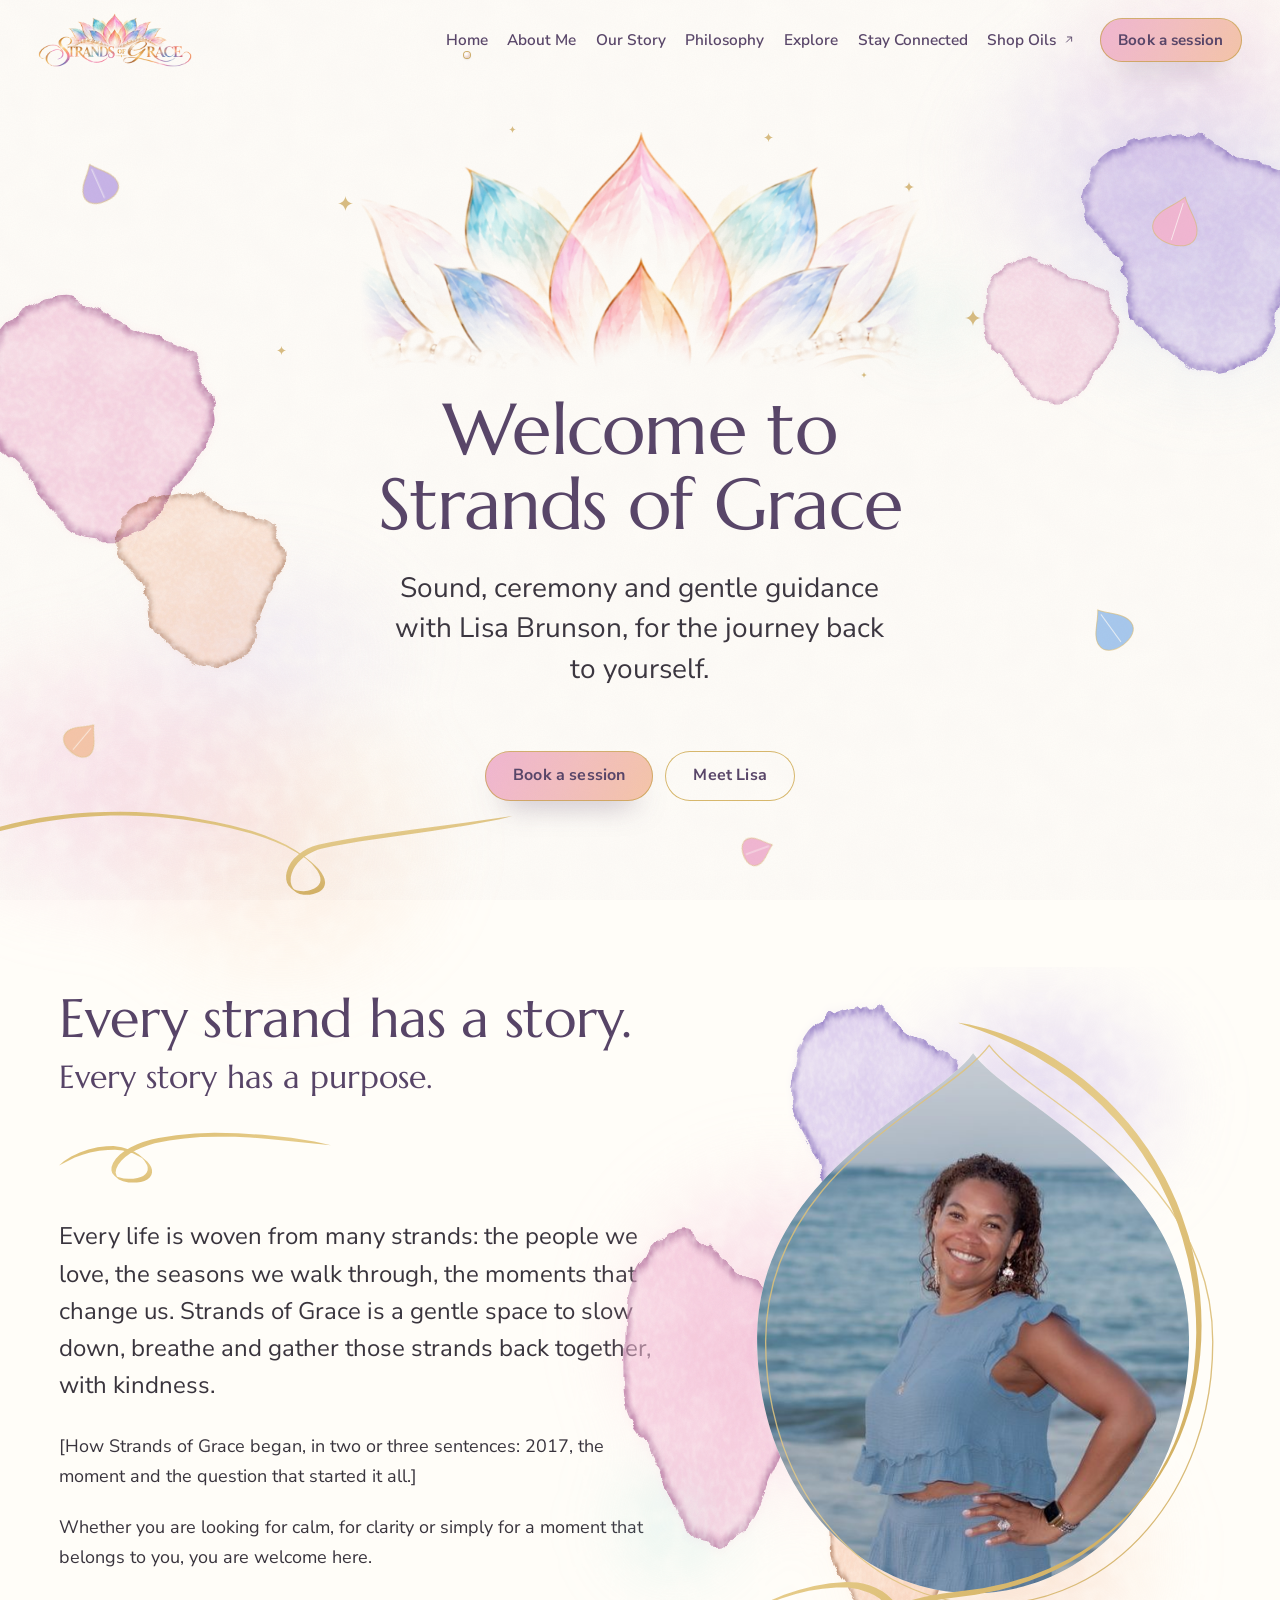
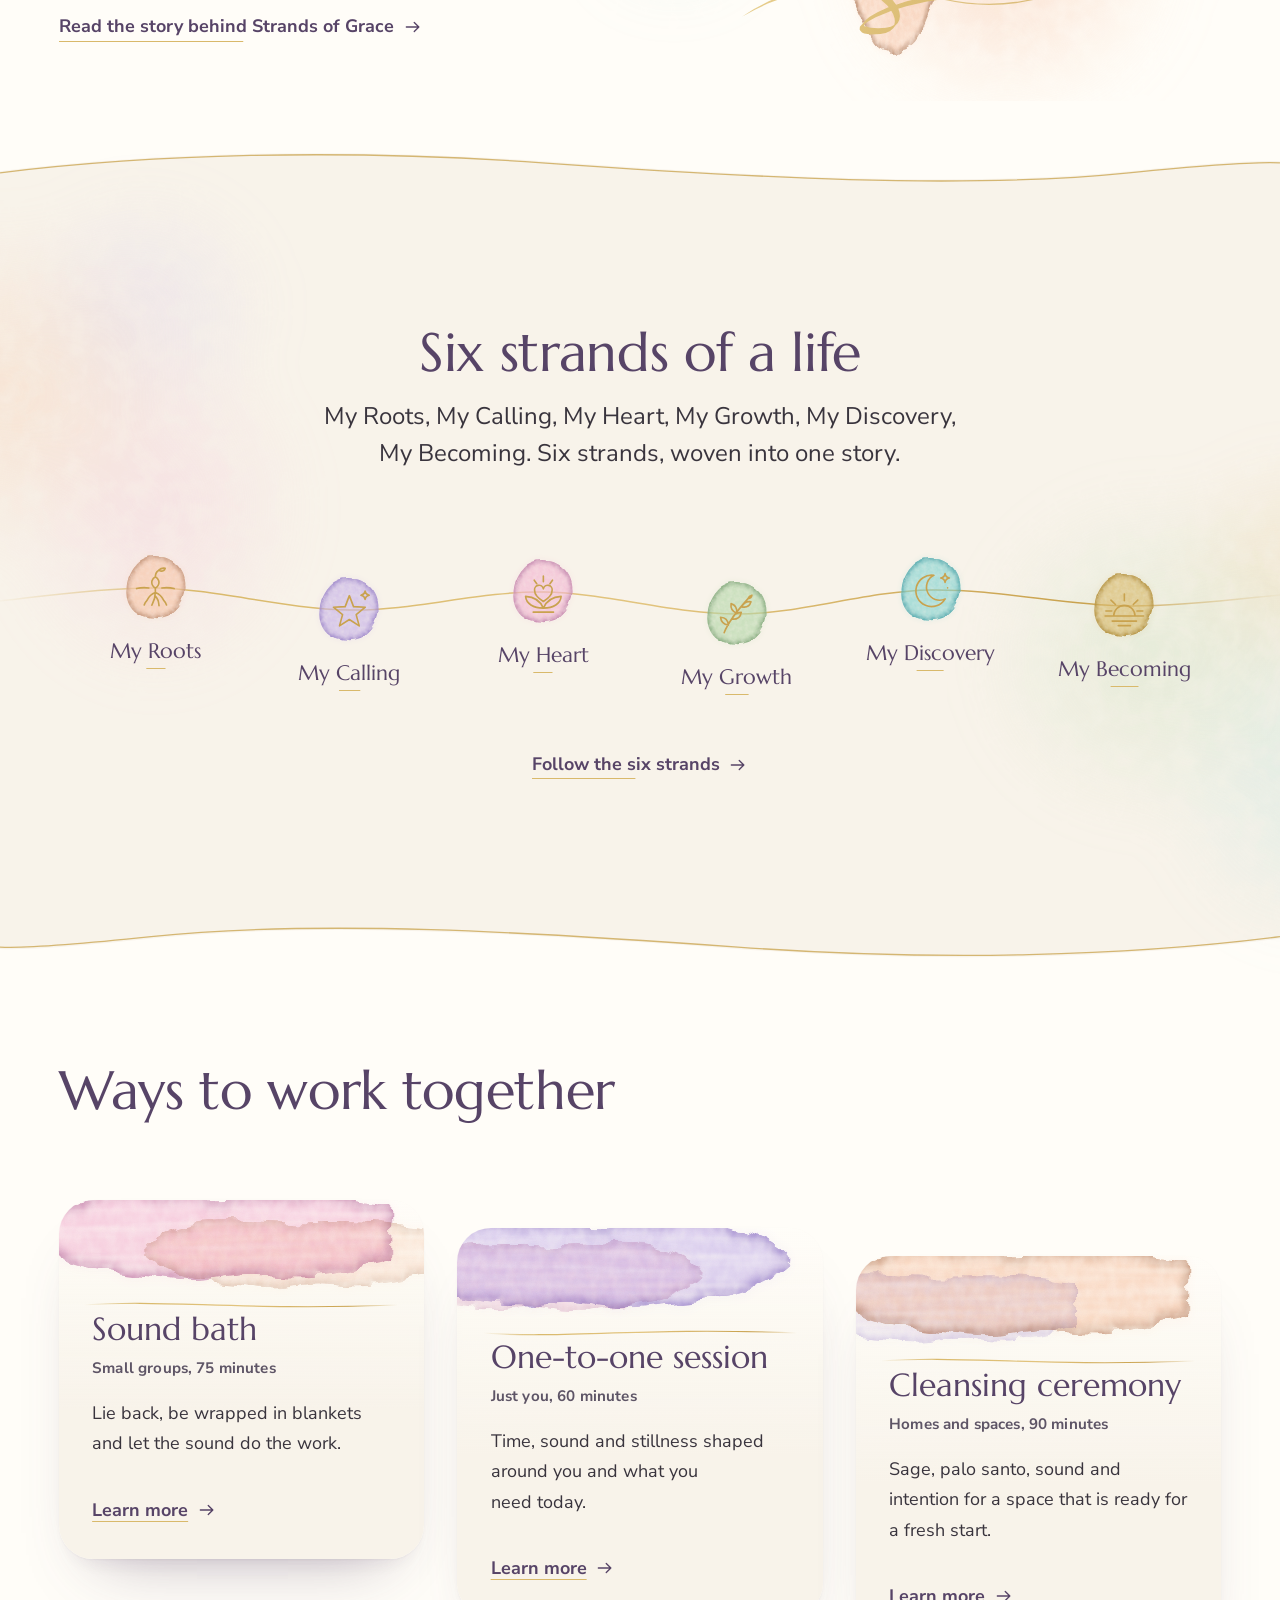
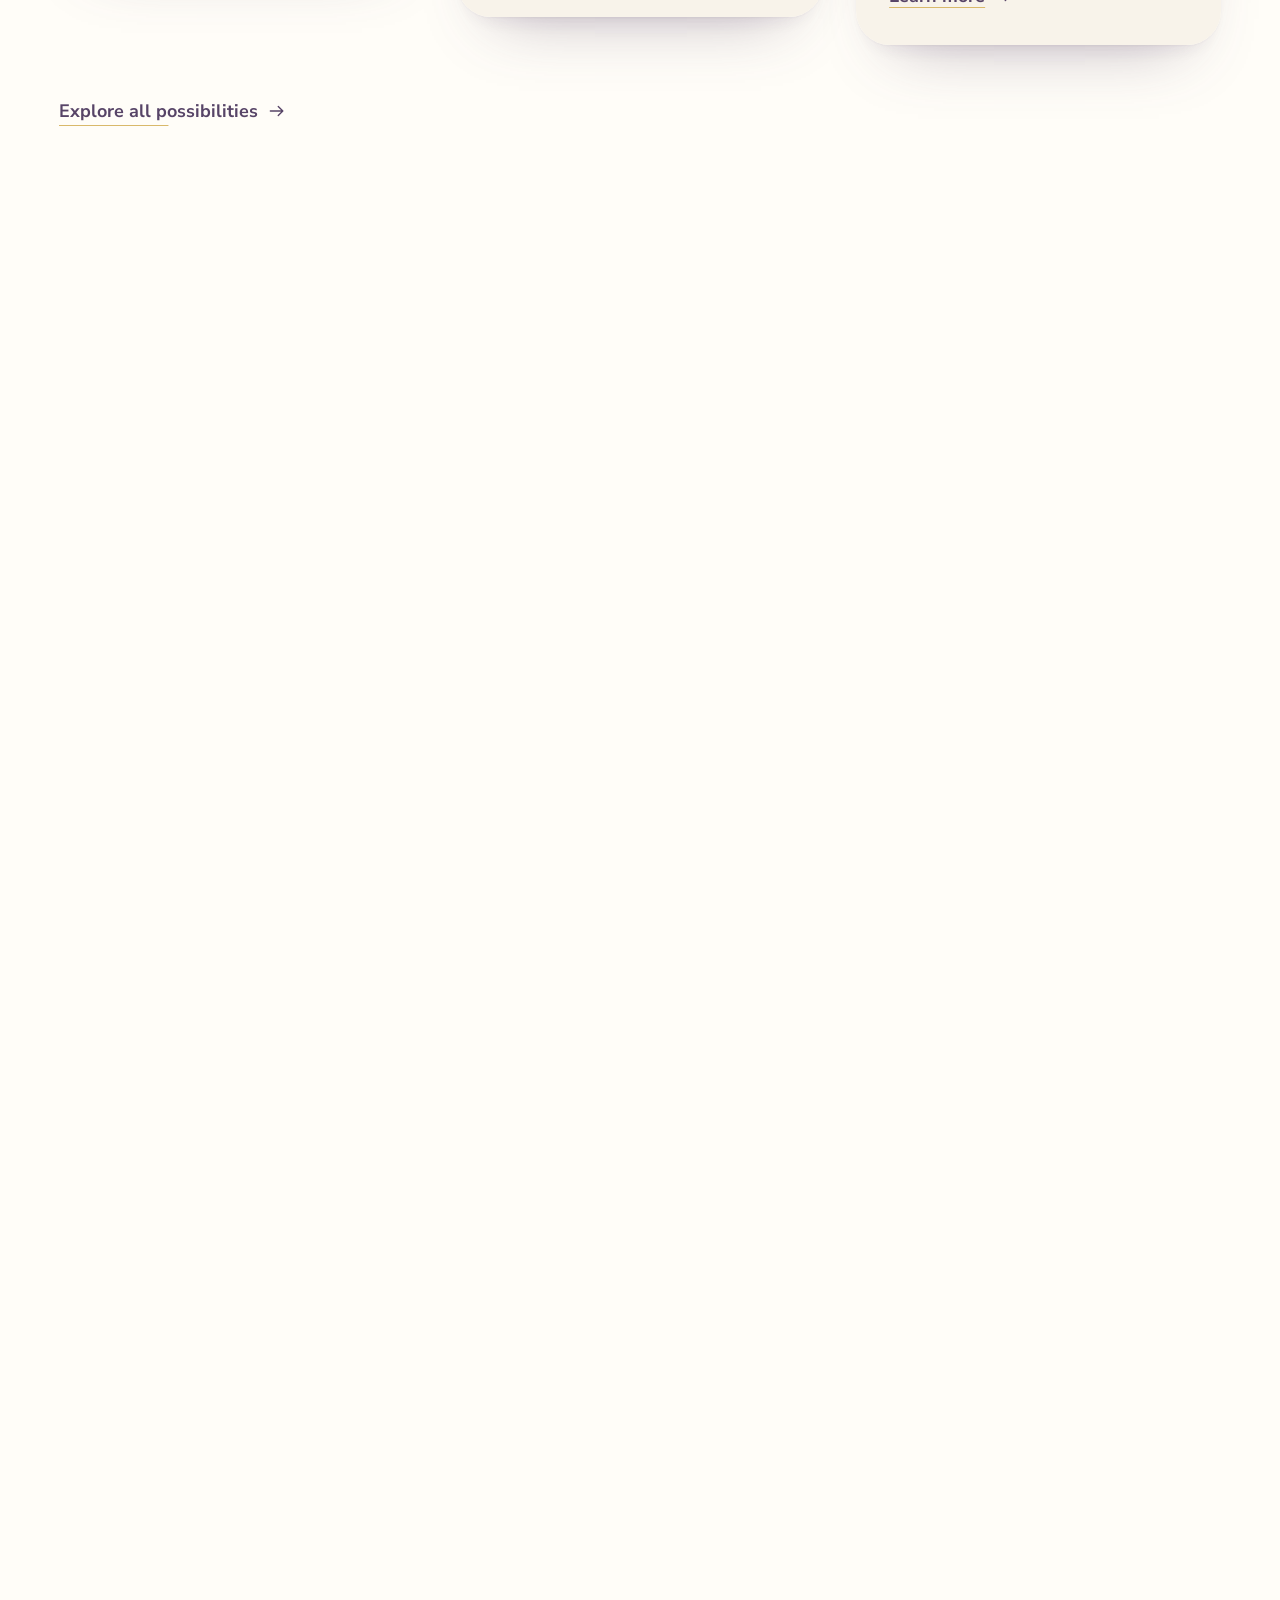
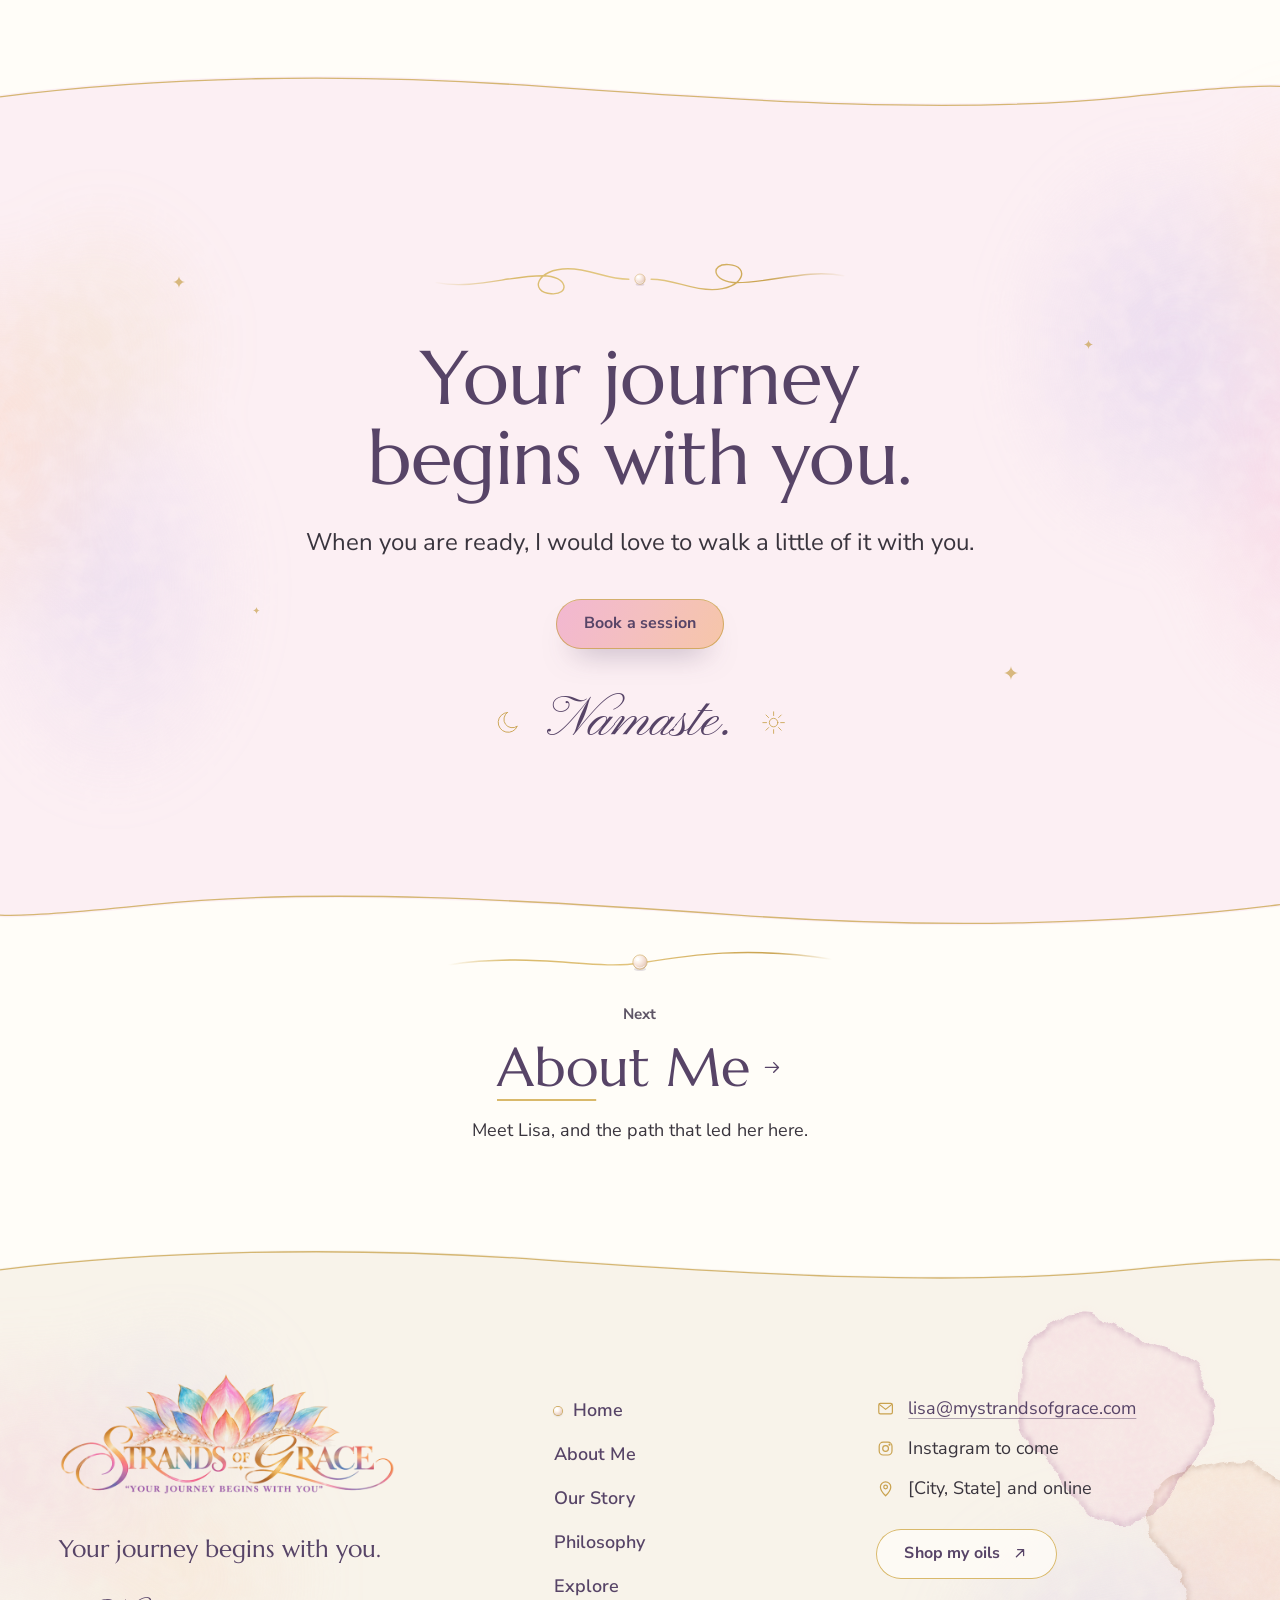
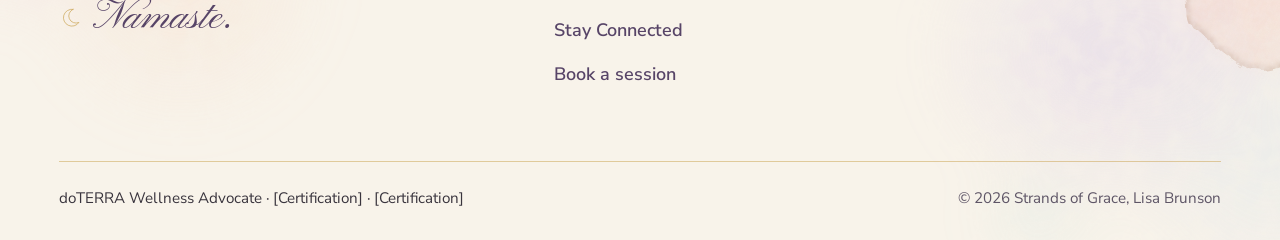
==== commit d10ef462: "Six-page framework and the six strands: emblem hero, tree of life, three templates The October 2026 " ====
--- a/index.html
+++ b/index.html
@@ -1,342 +1,573 @@
 <!doctype html>
-<html lang="en" class="no-js">
+<html lang="en">
 <head>
-  <meta charset="utf-8">
-  <meta name="viewport" content="width=device-width, initial-scale=1, viewport-fit=cover">
-  <title>Strands of Grace</title>
-  <meta name="description" content="Strands of Grace with Lisa Brunson: sound, ceremony and gentle guidance for the journey back to yourself.">
-  <meta name="theme-color" content="#FFFDF8">
-  <meta property="og:site_name" content="Strands of Grace">
-  <meta property="og:title" content="Strands of Grace">
-  <meta property="og:description" content="Strands of Grace with Lisa Brunson: sound, ceremony and gentle guidance for the journey back to yourself.">
-  <meta property="og:type" content="website">
-  <meta property="og:image" content="https://lisaweb-lilac.vercel.app/assets/brand/og-image.jpg">
-  <meta property="og:image:width" content="1200">
-  <meta property="og:image:height" content="630">
-  <meta property="og:image:alt" content="The Strands of Grace logo: a watercolour lotus with a strand of pearls">
-  <meta name="twitter:card" content="summary_large_image">
-  <link rel="preload" as="image" href="assets/brand/emblem.webp" fetchpriority="high">
-  <link rel="icon" href="assets/brand/favicon-32.png" sizes="32x32" type="image/png">
-  <link rel="icon" href="assets/brand/icon-192.png" sizes="192x192" type="image/png">
-  <link rel="apple-touch-icon" href="assets/brand/apple-touch-icon.png">
-  <link rel="preconnect" href="https://fonts.googleapis.com">
-  <link rel="preconnect" href="https://fonts.gstatic.com" crossorigin>
-  <link rel="stylesheet" href="https://fonts.googleapis.com/css2?family=Cormorant+Garamond:ital,wght@0,400;0,500;0,600;1,400;1,500&amp;family=Jost:wght@300;400;500&amp;display=swap">
-  <link rel="stylesheet" href="css/theme.css">
-  <link rel="stylesheet" href="css/site.css">
-  <script>(function(h){var c=h.className.replace("no-js","js"),q=location.search,s=null;try{s=window.sessionStorage}catch(e){}function pick(k,ok){var m=q.match(new RegExp("[?&]"+k+"=("+ok+")(?:&|#|$)"));if(m){try{if(s)s.setItem("sog-"+k,m[1])}catch(e){}return m[1]}try{return s?s.getItem("sog-"+k):null}catch(e){return null}}if(pick("ink","charcoal|plum")==="charcoal")c+=" ink-charcoal";if(pick("tagline","1|2")==="2")c+=" tagline-2";h.className=c})(document.documentElement);</script>
-  <script src="js/site.js" defer></script>
+<meta charset="utf-8">
+<meta name="viewport" content="width=device-width, initial-scale=1">
+<title>Strands of Grace</title>
+<meta name="description" content="Strands of Grace with Lisa Brunson: sound, ceremony and gentle guidance for the journey back to yourself.">
+<link rel="canonical" href="https://www.mystrandsofgrace.com/">
+<meta property="og:title" content="Strands of Grace">
+<meta property="og:description" content="Strands of Grace with Lisa Brunson: sound, ceremony and gentle guidance for the journey back to yourself.">
+<meta property="og:type" content="website">
+<meta property="og:site_name" content="Strands of Grace">
+<meta property="og:image" content="https://www.mystrandsofgrace.com/assets/brand/og-image.jpg">
+<meta property="og:image:width" content="1200">
+<meta property="og:image:height" content="630">
+<meta property="og:image:alt" content="The Strands of Grace logo: a watercolour lotus with a strand of pearls">
+<meta name="twitter:card" content="summary_large_image">
+<meta name="theme-color" content="#FFFDF8">
+<link rel="icon" type="image/png" sizes="32x32" href="assets/brand/favicon-32.png">
+<link rel="icon" type="image/png" sizes="192x192" href="assets/brand/icon-192.png">
+<link rel="apple-touch-icon" href="assets/brand/apple-touch-icon.png">
+<link rel="preconnect" href="https://fonts.googleapis.com">
+<link rel="preconnect" href="https://fonts.gstatic.com" crossorigin>
+<link rel="stylesheet" href="https://fonts.googleapis.com/css2?family=Marcellus&family=Nunito+Sans:ital,opsz,wght@0,6..12,300..700;1,6..12,300..700&family=Pinyon+Script&display=swap">
+<link rel="preload" as="image" href="assets/brand/emblem.webp" fetchpriority="high">
+<link rel="stylesheet" href="css/theme.css">
+<link rel="stylesheet" href="css/site.css">
+<script>
+/* Before anything paints: mark that scripts run, and apply the previews
+   (?ink=charcoal|plum for heading colour, ?tagline=1|2 for the story line,
+   ?strands=tree|arches|pearls for the six strands on About Me).
+   A choice in the address is remembered for the visit (sessionStorage). */
+(function (c) {
+  c.add('js');
+  var q = null, s = null;
+  try { q = new URLSearchParams(location.search); } catch (e) {}
+  try { s = window.sessionStorage; } catch (e) {}
+  var pick = function (key, allowed) {
+    var v = q && q.get(key);
+    if (allowed.indexOf(v) !== -1) { try { s.setItem('sog-' + key, v); } catch (e) {} return v; }
+    try { return s.getItem('sog-' + key); } catch (e) { return null; }
+  };
+  if (pick('ink', ['plum', 'charcoal']) === 'charcoal') c.add('ink-charcoal');
+  if (pick('tagline', ['1', '2']) === '2') c.add('tagline-2');
+  var strands = pick('strands', ['tree', 'arches', 'pearls']);
+  if (strands === 'arches' || strands === 'pearls') c.add('strands-' + strands);
+})(document.documentElement.classList);
+</script>
+<script src="js/site.js" defer></script>
 </head>
-<body class="page-home">
-  <svg class="sprite" aria-hidden="true" focusable="false" width="0" height="0"><defs><linearGradient id="pg-foil" x1="0" y1="0" x2="1" y2="1"><stop offset="0" stop-color="#B8933F"/><stop offset=".28" stop-color="#E9D6A0"/><stop offset=".52" stop-color="#C9A24B"/><stop offset=".76" stop-color="#F0E2B8"/><stop offset="1" stop-color="#B8933F"/></linearGradient><linearGradient id="pg-foil-v" x1="0" y1="0" x2="0" y2="1"><stop offset="0" stop-color="#F0E2B8"/><stop offset=".45" stop-color="#C9A24B"/><stop offset=".7" stop-color="#E9D6A0"/><stop offset="1" stop-color="#B8933F"/></linearGradient><linearGradient id="pg-line" x1="0" y1="0" x2="1" y2="0"><stop offset="0" stop-color="#C9A24B" stop-opacity="0"/><stop offset=".1" stop-color="#C9A24B" stop-opacity=".8"/><stop offset=".3" stop-color="#E9D6A0"/><stop offset=".5" stop-color="#B8933F"/><stop offset=".7" stop-color="#E9D6A0"/><stop offset=".9" stop-color="#C9A24B" stop-opacity=".8"/><stop offset="1" stop-color="#C9A24B" stop-opacity="0"/></linearGradient><linearGradient id="pg-line-solid" x1="0" y1="0" x2="1" y2="0"><stop offset="0" stop-color="#B8933F"/><stop offset=".3" stop-color="#E9D6A0"/><stop offset=".5" stop-color="#C9A24B"/><stop offset=".7" stop-color="#F0E2B8"/><stop offset="1" stop-color="#B8933F"/></linearGradient><radialGradient id="pg-pearl" cx=".36" cy=".3" r=".78"><stop offset="0" stop-color="#FFFFFF"/><stop offset=".22" stop-color="#FDF9F4"/><stop offset=".55" stop-color="#F1E6E0"/><stop offset=".82" stop-color="#DECBD4"/><stop offset="1" stop-color="#C6B1C0"/></radialGradient><radialGradient id="pg-rim" cx=".5" cy=".5" r=".5" fx=".32" fy=".27"><stop offset="0" stop-color="#C8B4E8" stop-opacity="0"/><stop offset=".74" stop-color="#C8B4E8" stop-opacity="0"/><stop offset=".92" stop-color="#C8B4E8" stop-opacity=".6"/><stop offset="1" stop-color="#B49CDC" stop-opacity=".85"/></radialGradient><radialGradient id="pg-rim-gold" cx=".5" cy=".5" r=".5" fx=".32" fy=".27"><stop offset="0" stop-color="#D9B96B" stop-opacity="0"/><stop offset=".74" stop-color="#D9B96B" stop-opacity="0"/><stop offset=".92" stop-color="#D9B96B" stop-opacity=".55"/><stop offset="1" stop-color="#B8933F" stop-opacity=".8"/></radialGradient><radialGradient id="pg-hi" cx=".5" cy=".5" r=".5"><stop offset="0" stop-color="#FFFFFF" stop-opacity=".95"/><stop offset=".55" stop-color="#FFFFFF" stop-opacity=".35"/><stop offset="1" stop-color="#FFFFFF" stop-opacity="0"/></radialGradient><radialGradient id="pg-shadow" cx=".5" cy=".5" r=".5"><stop offset="0" stop-color="#574467" stop-opacity=".34"/><stop offset=".55" stop-color="#574467" stop-opacity=".12"/><stop offset="1" stop-color="#574467" stop-opacity="0"/></radialGradient><radialGradient id="pg-pearl-blush" cx=".36" cy=".3" r=".78"><stop offset="0" stop-color="#FFFFFF"/><stop offset=".3" stop-color="#F8DBE8"/><stop offset=".72" stop-color="#F2B7D2"/><stop offset="1" stop-color="#D69BB7"/></radialGradient><radialGradient id="pg-pearl-lavender" cx=".36" cy=".3" r=".78"><stop offset="0" stop-color="#FFFFFF"/><stop offset=".3" stop-color="#E4DAF4"/><stop offset=".72" stop-color="#C8B4E8"/><stop offset="1" stop-color="#A994CC"/></radialGradient><radialGradient id="pg-pearl-blue" cx=".36" cy=".3" r=".78"><stop offset="0" stop-color="#FFFFFF"/><stop offset=".3" stop-color="#D3E4F6"/><stop offset=".72" stop-color="#A7C9EE"/><stop offset="1" stop-color="#8FB0D6"/></radialGradient><radialGradient id="pg-pearl-teal" cx=".36" cy=".3" r=".78"><stop offset="0" stop-color="#FFFFFF"/><stop offset=".3" stop-color="#C3EAE8"/><stop offset=".72" stop-color="#87D4D1"/><stop offset="1" stop-color="#74B9B8"/></radialGradient><radialGradient id="pg-pearl-sage" cx=".36" cy=".3" r=".78"><stop offset="0" stop-color="#FFFFFF"/><stop offset=".3" stop-color="#DAEBD4"/><stop offset=".72" stop-color="#B6D7AA"/><stop offset="1" stop-color="#9CBD90"/></radialGradient><radialGradient id="pg-pearl-peach" cx=".36" cy=".3" r=".78"><stop offset="0" stop-color="#FFFFFF"/><stop offset=".3" stop-color="#FAE2D4"/><stop offset=".72" stop-color="#F6C6A8"/><stop offset="1" stop-color="#D9AA8F"/></radialGradient><radialGradient id="pg-pearl-gold" cx=".36" cy=".3" r=".78"><stop offset="0" stop-color="#FFFFFF"/><stop offset=".3" stop-color="#ECDCB5"/><stop offset=".72" stop-color="#D9B96B"/><stop offset="1" stop-color="#B8933F"/></radialGradient><linearGradient id="pg-petal-blush" x1="0" y1="1" x2="0" y2="0"><stop offset="0" stop-color="#FBE7DD"/><stop offset=".34" stop-color="#F5C4D8"/><stop offset=".68" stop-color="#F2B7D2"/><stop offset="1" stop-color="#E9A1C4"/></linearGradient><linearGradient id="pg-petal-lavender" x1="0" y1="1" x2="0" y2="0"><stop offset="0" stop-color="#F0E6F7"/><stop offset=".34" stop-color="#D7C6EE"/><stop offset=".68" stop-color="#C8B4E8"/><stop offset="1" stop-color="#B59EDD"/></linearGradient><linearGradient id="pg-petal-blue" x1="0" y1="1" x2="0" y2="0"><stop offset="0" stop-color="#EAF1FA"/><stop offset=".34" stop-color="#C2D8F3"/><stop offset=".68" stop-color="#A7C9EE"/><stop offset="1" stop-color="#8FB4E6"/></linearGradient><linearGradient id="pg-petal-teal" x1="0" y1="1" x2="0" y2="0"><stop offset="0" stop-color="#E8F7F6"/><stop offset=".34" stop-color="#B3E2E0"/><stop offset=".68" stop-color="#87D4D1"/><stop offset="1" stop-color="#76C6C6"/></linearGradient><linearGradient id="pg-petal-sage" x1="0" y1="1" x2="0" y2="0"><stop offset="0" stop-color="#EFF7EB"/><stop offset=".34" stop-color="#CDE4C4"/><stop offset=".68" stop-color="#B6D7AA"/><stop offset="1" stop-color="#A2C995"/></linearGradient><linearGradient id="pg-petal-peach" x1="0" y1="1" x2="0" y2="0"><stop offset="0" stop-color="#FDF0E6"/><stop offset=".34" stop-color="#F9D6C1"/><stop offset=".68" stop-color="#F6C6A8"/><stop offset="1" stop-color="#F1B590"/></linearGradient><linearGradient id="pg-petal-gold" x1="0" y1="1" x2="0" y2="0"><stop offset="0" stop-color="#FBF3E0"/><stop offset=".34" stop-color="#EBD9A9"/><stop offset=".68" stop-color="#DEC27F"/><stop offset="1" stop-color="#D2B065"/></linearGradient><linearGradient id="pg-glass" x1="0" y1="0" x2="1" y2="0"><stop offset="0" stop-color="#6B5979"/><stop offset=".3" stop-color="#9684A6"/><stop offset=".55" stop-color="#7B6889"/><stop offset="1" stop-color="#4A3B57"/></linearGradient><linearGradient id="pg-label-sheen" x1="0" y1="0" x2="1" y2="0"><stop offset="0" stop-color="#FFFFFF" stop-opacity=".06"/><stop offset=".22" stop-color="#FFFFFF" stop-opacity=".5"/><stop offset=".5" stop-color="#FFFFFF" stop-opacity=".12"/><stop offset="1" stop-color="#574467" stop-opacity=".16"/></linearGradient></defs><symbol id="pearl" viewBox="0 0 20 20" overflow="visible"><ellipse cx="10" cy="18.6" rx="6.6" ry="1.8" fill="url(#pg-shadow)"/><circle cx="10" cy="10" r="8.4" fill="url(#pg-pearl)"/><circle cx="10" cy="10" r="8.4" fill="url(#pg-rim)"/><ellipse cx="7.1" cy="6.5" rx="3" ry="2" transform="rotate(-32 7.1 6.5)" fill="url(#pg-hi)"/></symbol><symbol id="pearl-blush" viewBox="0 0 20 20" overflow="visible"><ellipse cx="10" cy="18.6" rx="6.6" ry="1.8" fill="url(#pg-shadow)"/><circle cx="10" cy="10" r="8.4" fill="url(#pg-pearl-blush)"/><circle cx="10" cy="10" r="8.4" fill="url(#pg-rim-gold)"/><ellipse cx="7.1" cy="6.5" rx="3" ry="2" transform="rotate(-32 7.1 6.5)" fill="url(#pg-hi)"/></symbol><symbol id="pearl-lavender" viewBox="0 0 20 20" overflow="visible"><ellipse cx="10" cy="18.6" rx="6.6" ry="1.8" fill="url(#pg-shadow)"/><circle cx="10" cy="10" r="8.4" fill="url(#pg-pearl-lavender)"/><circle cx="10" cy="10" r="8.4" fill="url(#pg-rim-gold)"/><ellipse cx="7.1" cy="6.5" rx="3" ry="2" transform="rotate(-32 7.1 6.5)" fill="url(#pg-hi)"/></symbol><symbol id="pearl-blue" viewBox="0 0 20 20" overflow="visible"><ellipse cx="10" cy="18.6" rx="6.6" ry="1.8" fill="url(#pg-shadow)"/><circle cx="10" cy="10" r="8.4" fill="url(#pg-pearl-blue)"/><circle cx="10" cy="10" r="8.4" fill="url(#pg-rim-gold)"/><ellipse cx="7.1" cy="6.5" rx="3" ry="2" transform="rotate(-32 7.1 6.5)" fill="url(#pg-hi)"/></symbol><symbol id="pearl-teal" viewBox="0 0 20 20" overflow="visible"><ellipse cx="10" cy="18.6" rx="6.6" ry="1.8" fill="url(#pg-shadow)"/><circle cx="10" cy="10" r="8.4" fill="url(#pg-pearl-teal)"/><circle cx="10" cy="10" r="8.4" fill="url(#pg-rim-gold)"/><ellipse cx="7.1" cy="6.5" rx="3" ry="2" transform="rotate(-32 7.1 6.5)" fill="url(#pg-hi)"/></symbol><symbol id="pearl-sage" viewBox="0 0 20 20" overflow="visible"><ellipse cx="10" cy="18.6" rx="6.6" ry="1.8" fill="url(#pg-shadow)"/><circle cx="10" cy="10" r="8.4" fill="url(#pg-pearl-sage)"/><circle cx="10" cy="10" r="8.4" fill="url(#pg-rim-gold)"/><ellipse cx="7.1" cy="6.5" rx="3" ry="2" transform="rotate(-32 7.1 6.5)" fill="url(#pg-hi)"/></symbol><symbol id="pearl-peach" viewBox="0 0 20 20" overflow="visible"><ellipse cx="10" cy="18.6" rx="6.6" ry="1.8" fill="url(#pg-shadow)"/><circle cx="10" cy="10" r="8.4" fill="url(#pg-pearl-peach)"/><circle cx="10" cy="10" r="8.4" fill="url(#pg-rim-gold)"/><ellipse cx="7.1" cy="6.5" rx="3" ry="2" transform="rotate(-32 7.1 6.5)" fill="url(#pg-hi)"/></symbol><symbol id="pearl-gold" viewBox="0 0 20 20" overflow="visible"><ellipse cx="10" cy="18.6" rx="6.6" ry="1.8" fill="url(#pg-shadow)"/><circle cx="10" cy="10" r="8.4" fill="url(#pg-pearl-gold)"/><circle cx="10" cy="10" r="8.4" fill="url(#pg-rim)"/><ellipse cx="7.1" cy="6.5" rx="3" ry="2" transform="rotate(-32 7.1 6.5)" fill="url(#pg-hi)"/></symbol><symbol id="strand" viewBox="0 0 600 56" overflow="visible"><path d="M6 12C190 50 410 50 594 12" fill="none" stroke="url(#pg-line)" stroke-width="1.7"/><g class="pearls"><use href="#pearl" x="58.1" y="19.7" width="4.5" height="4.5"/><use href="#pearl" x="87.5" y="23.8" width="5.2" height="5.2"/><use href="#pearl" x="119.6" y="27.8" width="5.5" height="5.5"/><use href="#pearl" x="124.8" y="27.7" width="6.9" height="6.9"/><use href="#pearl" x="131.4" y="29.1" width="5.5" height="5.5"/><use href="#pearl" x="161.7" y="31.6" width="6.4" height="6.4"/><use href="#pearl" x="167.7" y="31.4" width="7.9" height="7.9"/><use href="#pearl" x="175.1" y="32.6" width="6.4" height="6.4"/><use href="#pearl" x="202.4" y="33.9" width="7.6" height="7.6"/><use href="#pearl" x="209.3" y="33.8" width="8.8" height="8.8"/><use href="#pearl" x="217.3" y="33.6" width="10.0" height="10.0"/><use href="#pearl" x="226.2" y="33.3" width="11.4" height="11.4"/><use href="#pearl" x="236.5" y="33.1" width="12.9" height="12.9"/><use href="#pearl" x="247.8" y="32.6" width="14.5" height="14.5"/><use href="#pearl" x="260.6" y="32.1" width="16.2" height="16.2"/><use href="#pearl" x="274.7" y="31.5" width="17.9" height="17.9"/><use href="#pearl" x="290.4" y="30.7" width="19.5" height="19.5"/><use href="#pearl" x="307.6" y="31.5" width="17.9" height="17.9"/><use href="#pearl" x="323.4" y="32.1" width="16.2" height="16.2"/><use href="#pearl" x="337.9" y="32.6" width="14.5" height="14.5"/><use href="#pearl" x="350.8" y="33.1" width="12.9" height="12.9"/><use href="#pearl" x="362.5" y="33.3" width="11.4" height="11.4"/><use href="#pearl" x="372.9" y="33.6" width="10.0" height="10.0"/><use href="#pearl" x="382.0" y="33.8" width="8.8" height="8.8"/><use href="#pearl" x="390.2" y="33.9" width="7.6" height="7.6"/><use href="#pearl" x="418.6" y="32.6" width="6.4" height="6.4"/><use href="#pearl" x="424.6" y="31.4" width="7.9" height="7.9"/><use href="#pearl" x="432.0" y="31.5" width="6.4" height="6.4"/><use href="#pearl" x="463.3" y="29.0" width="5.5" height="5.5"/><use href="#pearl" x="468.5" y="27.7" width="6.9" height="6.9"/><use href="#pearl" x="475.1" y="27.7" width="5.5" height="5.5"/><use href="#pearl" x="507.4" y="23.8" width="5.2" height="5.2"/><use href="#pearl" x="537.5" y="19.7" width="4.5" height="4.5"/></g></symbol><symbol id="strand-colours" viewBox="0 0 600 56" overflow="visible"><path d="M6 12C190 50 410 50 594 12" fill="none" stroke="url(#pg-line)" stroke-width="1.7"/><g class="pearls"><use href="#pearl" x="55.7" y="19.3" width="4.5" height="4.5"/><use href="#pearl" x="85.2" y="23.5" width="5.2" height="5.2"/><use href="#pearl" x="117.3" y="27.5" width="5.5" height="5.5"/><use href="#pearl" x="122.4" y="27.4" width="6.9" height="6.9"/><use href="#pearl" x="129.0" y="28.8" width="5.5" height="5.5"/><use href="#pearl" x="159.3" y="31.3" width="6.4" height="6.4"/><use href="#pearl" x="165.3" y="31.2" width="7.9" height="7.9"/><use href="#pearl" x="172.7" y="32.5" width="6.4" height="6.4"/><use href="#pearl" x="199.9" y="33.7" width="7.9" height="7.9"/><use href="#pearl" x="207.1" y="33.5" width="9.0" height="9.0"/><use href="#pearl" x="215.4" y="33.4" width="10.2" height="10.2"/><use href="#pearl" x="224.4" y="33.2" width="11.7" height="11.7"/><use href="#pearl" x="234.9" y="32.9" width="13.1" height="13.1"/><use href="#pearl" x="246.3" y="32.3" width="15.0" height="15.0"/><use href="#pearl" x="259.6" y="31.8" width="16.7" height="16.7"/><use href="#pearl-teal" x="274.2" y="31.2" width="18.3" height="18.3"/><use href="#pearl-blue" x="290.2" y="30.5" width="20.0" height="20.0"/><use href="#pearl-lavender" x="307.6" y="31.2" width="18.3" height="18.3"/><use href="#pearl-blush" x="323.9" y="31.8" width="16.7" height="16.7"/><use href="#pearl-peach" x="338.8" y="32.3" width="15.0" height="15.0"/><use href="#pearl-gold" x="352.2" y="32.9" width="13.1" height="13.1"/><use href="#pearl-sage" x="364.0" y="33.1" width="11.7" height="11.7"/><use href="#pearl" x="374.6" y="33.4" width="10.2" height="10.2"/><use href="#pearl" x="384.0" y="33.5" width="9.0" height="9.0"/><use href="#pearl" x="392.4" y="33.7" width="7.9" height="7.9"/><use href="#pearl" x="421.0" y="32.4" width="6.4" height="6.4"/><use href="#pearl" x="427.0" y="31.2" width="7.9" height="7.9"/><use href="#pearl" x="434.4" y="31.3" width="6.4" height="6.4"/><use href="#pearl" x="465.7" y="28.8" width="5.5" height="5.5"/><use href="#pearl" x="470.8" y="27.4" width="6.9" height="6.9"/><use href="#pearl" x="477.4" y="27.5" width="5.5" height="5.5"/><use href="#pearl" x="509.7" y="23.5" width="5.2" height="5.2"/><use href="#pearl" x="540.0" y="19.3" width="4.5" height="4.5"/></g></symbol><symbol id="strand-mini" viewBox="0 0 140 22" overflow="visible"><path d="M4 6C46 17 94 17 136 6" fill="none" stroke="url(#pg-line)" stroke-width="1.2"/><g class="pearls"><use href="#pearl" x="27.8" y="9.3" width="4.0" height="4.0"/><use href="#pearl" x="40.0" y="10.3" width="5.2" height="5.2"/><use href="#pearl" x="44.9" y="10.3" width="6.2" height="6.2"/><use href="#pearl" x="50.4" y="10.1" width="7.4" height="7.4"/><use href="#pearl" x="57.0" y="9.7" width="8.8" height="8.8"/><use href="#pearl" x="64.8" y="9.0" width="10.5" height="10.5"/><use href="#pearl" x="74.2" y="9.7" width="8.8" height="8.8"/><use href="#pearl" x="82.2" y="10.1" width="7.4" height="7.4"/><use href="#pearl" x="89.0" y="10.3" width="6.2" height="6.2"/><use href="#pearl" x="94.8" y="10.3" width="5.2" height="5.2"/><use href="#pearl" x="108.2" y="9.3" width="4.0" height="4.0"/></g></symbol><symbol id="strand-loose" viewBox="0 0 600 96" overflow="visible"><path d="M6 12C190 50 410 50 594 12" pathLength="100" stroke-dasharray="60 40" fill="none" stroke="url(#pg-line)" stroke-width="1.7"/><g class="pearls"><use href="#pearl" x="58.1" y="19.7" width="4.5" height="4.5"/><use href="#pearl" x="87.5" y="23.8" width="5.2" height="5.2"/><use href="#pearl" x="119.6" y="27.8" width="5.5" height="5.5"/><use href="#pearl" x="124.8" y="27.7" width="6.9" height="6.9"/><use href="#pearl" x="131.4" y="29.1" width="5.5" height="5.5"/><use href="#pearl" x="161.7" y="31.6" width="6.4" height="6.4"/><use href="#pearl" x="167.7" y="31.4" width="7.9" height="7.9"/><use href="#pearl" x="175.1" y="32.6" width="6.4" height="6.4"/><use href="#pearl" x="202.4" y="33.9" width="7.6" height="7.6"/><use href="#pearl" x="209.3" y="33.8" width="8.8" height="8.8"/><use href="#pearl" x="217.3" y="33.6" width="10.0" height="10.0"/><use href="#pearl" x="226.2" y="33.3" width="11.4" height="11.4"/><use href="#pearl" x="236.5" y="33.1" width="12.9" height="12.9"/><use href="#pearl" x="247.8" y="32.6" width="14.5" height="14.5"/><use href="#pearl" x="260.6" y="32.1" width="16.2" height="16.2"/><use href="#pearl" x="274.7" y="31.5" width="17.9" height="17.9"/><use href="#pearl" x="290.4" y="30.7" width="19.5" height="19.5"/><use href="#pearl" x="307.6" y="31.5" width="17.9" height="17.9"/><use href="#pearl" x="323.4" y="32.1" width="16.2" height="16.2"/><use href="#pearl" x="337.9" y="32.6" width="14.5" height="14.5"/><use href="#pearl" x="368.7" y="40.7" width="6.7" height="6.7"/><use href="#pearl" x="390.3" y="48.3" width="5.5" height="5.5"/><use href="#pearl" x="436.0" y="56.0" width="8.1" height="8.1"/><ellipse cx="486" cy="86" rx="9" ry="2.2" fill="url(#pg-shadow)"/><use href="#pearl" x="478.6" y="70.6" width="14.8" height="14.8"/></g></symbol><symbol id="strand-hero" viewBox="0 0 320 26" overflow="visible"><path d="M4 6C110 24 210 24 316 6" fill="none" stroke="url(#pg-line)" stroke-width="1.3"/><g class="pearls"><use href="#pearl" x="92.0" y="15.2" width="3.6" height="3.6"/><use href="#pearl" x="111.0" y="16.2" width="4.0" height="4.0"/><use href="#pearl" x="128.3" y="16.7" width="4.5" height="4.5"/><use href="#pearl" x="132.6" y="16.7" width="5.0" height="5.0"/><use href="#pearl" x="137.4" y="16.4" width="5.7" height="5.7"/><use href="#pearl" x="142.7" y="16.1" width="6.7" height="6.7"/><use href="#pearl" x="148.9" y="15.7" width="7.6" height="7.6"/><use href="#pearl" x="155.8" y="15.2" width="8.6" height="8.6"/><use href="#pearl" x="163.6" y="15.7" width="7.6" height="7.6"/><use href="#pearl" x="170.7" y="16.1" width="6.7" height="6.7"/><use href="#pearl" x="177.0" y="16.4" width="5.7" height="5.7"/><use href="#pearl" x="182.5" y="16.6" width="5.0" height="5.0"/><use href="#pearl" x="187.3" y="16.7" width="4.5" height="4.5"/><use href="#pearl" x="205.1" y="16.2" width="4.0" height="4.0"/><use href="#pearl" x="224.5" y="15.2" width="3.6" height="3.6"/></g></symbol><symbol id="ic-bowl" viewBox="0 0 64 64" overflow="visible"><g fill="none" stroke="currentColor" stroke-width="1.6" stroke-linecap="round" stroke-linejoin="round"><path d="M13 33h38c0 11.5-8.5 18.5-19 18.5S13 44.5 13 33z"/><ellipse cx="32" cy="33" rx="19" ry="3.8"/><path d="M25 56h14"/><path d="M24 23c3-4 13-4 16 0" opacity=".55"/><path d="M19.5 16c5.5-7 19.5-7 25 0" opacity=".32"/><path d="M45 29.5 55 13"/></g><use href="#pearl-gold" x="51.0" y="5.0" width="11.0" height="11.0"/></symbol><symbol id="ic-one" viewBox="0 0 64 64" overflow="visible"><g fill="none" stroke="currentColor" stroke-width="1.6" stroke-linecap="round" stroke-linejoin="round"><path d="M21 48C9 40 10.5 22 24 14"/><path d="M43 48c12-8 10.5-26-3-34"/><path d="M21 48c3 3 6.8 4.5 11 4.5S40 51 43 48"/><path d="M12 34h-4M56 34h-4" opacity=".45"/></g><use href="#pearl-gold" x="24.4" y="24.4" width="15.2" height="15.2"/></symbol><symbol id="ic-smudge" viewBox="0 0 64 64" overflow="visible"><g fill="none" stroke="currentColor" stroke-width="1.6" stroke-linecap="round" stroke-linejoin="round"><path d="M27 58c-4.5-10-3.5-20.5 1-30.5h8c4.5 10 5.5 20.5 1 30.5z"/><path d="M27.3 36.5 36.7 42M27 44.5l9.6 5.5M28.2 52.5h7.6" opacity=".6"/><path d="M32 23.5c-6.5-5.5 6.5-9.5 0-17"/><path d="M37 21c5-4-3.5-8 1.5-12.5" opacity=".55"/></g><use href="#pearl-gold" x="34.5" y="41.5" width="8.1" height="8.1"/></symbol><symbol id="ic-strands" viewBox="0 0 64 64" overflow="visible"><g fill="none" stroke-width="1.6" stroke-linecap="round"><path d="M7 40C17 27 26 47 36 37s16-18 21-10" stroke="currentColor"/><path d="M7 29c10-6 16 13 28 7s14-15 22-5" stroke="currentColor" opacity=".5"/><path d="M7 48c12 2 18-21 30-15s13 15 20 9" stroke="url(#pg-line-solid)" stroke-width="1.9"/></g></symbol><symbol id="ic-pearls" viewBox="0 0 64 64" overflow="visible"><path d="M8 24c10 18 38 18 48 0" fill="none" stroke="currentColor" stroke-width="1.2" opacity=".8"/><g class="pearls"><use href="#pearl" x="4.5" y="20.5" width="7.1" height="7.1"/><use href="#pearl" x="8.0" y="25.4" width="9.3" height="9.3"/><use href="#pearl" x="14.6" y="29.2" width="11.9" height="11.9"/><use href="#pearl-gold" x="24.6" y="30.1" width="14.8" height="14.8"/><use href="#pearl" x="37.5" y="29.2" width="11.9" height="11.9"/><use href="#pearl" x="46.7" y="25.3" width="9.3" height="9.3"/><use href="#pearl" x="52.4" y="20.5" width="7.1" height="7.1"/></g></symbol><symbol id="ic-lotus" viewBox="0 0 64 64" overflow="visible"><g fill="none" stroke="currentColor" stroke-width="1.6" stroke-linecap="round" stroke-linejoin="round"><path d="M32 52C22 44 22 26 32 13c10 13 10 31 0 39z"/><path d="M32 52C20 50 11 39 12 25c11 3 18 12 20 27z"/><path d="M32 52c12-2 21-13 20-27-11 3-18 12-20 27z"/><path d="M32 52C19 53 8 46 5 36c11-1 22 5 27 16z" opacity=".7"/><path d="M32 52c13 1 24-6 27-16-11-1-22 5-27 16z" opacity=".7"/><path d="M14 58c7 3 29 3 36 0" opacity=".45"/></g><use href="#pearl-gold" x="27.0" y="47.5" width="10.0" height="10.0"/></symbol><symbol id="ic-seven" viewBox="0 0 64 64" overflow="visible"><g fill="none" stroke="currentColor" stroke-width="1.6" stroke-linecap="round" stroke-linejoin="round"><circle cx="32.0" cy="15.5" r="5.2"/><circle cx="44.9" cy="21.7" r="5.2"/><circle cx="48.1" cy="35.7" r="5.2"/><circle cx="39.2" cy="46.9" r="5.2"/><circle cx="24.8" cy="46.9" r="5.2"/><circle cx="15.9" cy="35.7" r="5.2"/><circle cx="19.1" cy="21.7" r="5.2"/></g><use href="#pearl-gold" x="25.6" y="25.6" width="12.9" height="12.9"/></symbol><symbol id="ic-arrive" viewBox="0 0 64 64" overflow="visible"><g fill="none" stroke="currentColor" stroke-width="1.6" stroke-linecap="round" stroke-linejoin="round"><path d="M15 56V30a17 17 0 0 1 34 0v26"/><path d="M9 56h46"/><path d="M23 56V34a9 9 0 0 1 18 0v22" opacity=".5"/></g><use href="#pearl-gold" x="33.9" y="41.4" width="7.1" height="7.1"/></symbol><symbol id="ic-talk" viewBox="0 0 64 64" overflow="visible"><g fill="none" stroke="currentColor" stroke-width="1.6" stroke-linecap="round" stroke-linejoin="round"><path d="M13 30h38v10c0 9.5-8.5 14.5-19 14.5S13 49.5 13 40z"/><path d="M51 34c7.5 0 7.5 12 0 12"/><path d="M22 24c-3-4 3-7.5 0-12.5" opacity=".55"/><path d="M32 24c-3-4 3-7.5 0-12.5" opacity=".55"/><path d="M42 24c-3-4 3-7.5 0-12.5" opacity=".55"/></g><path d="M11 59h42" stroke="url(#pg-line-solid)" stroke-width="2.2" stroke-linecap="round"/></symbol><symbol id="ic-cleanse" viewBox="0 0 64 64" overflow="visible"><g fill="none" stroke="currentColor" stroke-width="1.6" stroke-linecap="round" stroke-linejoin="round"><path d="M11 44c0 9 42 9 42 0"/><path d="M9 44h46"/><path d="M25 55h14"/><path d="M27 38c-6-6 6-10 0-18"/><path d="M36 38c6-6-6-10 0-18" opacity=".55"/></g><path d="M47 10l1.9 4.6 4.6 1.9-4.6 1.9L47 23l-1.9-4.6-4.6-1.9 4.6-1.9z" fill="url(#pg-foil)"/></symbol><symbol id="ic-sound" viewBox="0 0 64 64" overflow="visible"><path d="M13 15h38" stroke="url(#pg-line-solid)" stroke-width="2.4" stroke-linecap="round"/><g fill="none" stroke="currentColor" stroke-width="1.6" stroke-linecap="round" stroke-linejoin="round"><rect x="18.5" y="15" width="4.5" height="31" rx="2.25"/><rect x="29.75" y="15" width="4.5" height="39" rx="2.25"/><rect x="41" y="15" width="4.5" height="26" rx="2.25"/><path d="M53 30c4 3.5 4 10 0 13.5M11 30c-4 3.5-4 10 0 13.5" opacity=".45"/></g></symbol><symbol id="ic-rest" viewBox="0 0 64 64" overflow="visible"><g fill="none" stroke="currentColor" stroke-width="1.6" stroke-linecap="round" stroke-linejoin="round"><path d="M35 9A21 21 0 1 0 53 41 17 17 0 0 1 35 9z"/></g><path d="M47 15l2.2 5.3 5.3 2.2-5.3 2.2L47 30l-2.2-5.3-5.3-2.2 5.3-2.2z" fill="url(#pg-foil)"/><path d="M40 30l1.1 2.6 2.6 1.1-2.6 1.1L40 37.5l-1.1-2.7-2.6-1.1 2.6-1.1z" fill="url(#pg-foil)" opacity=".8"/></symbol><symbol id="bottle" viewBox="0 0 72 150" overflow="visible"><rect x="24" y="4" width="24" height="27" rx="4" fill="url(#pg-foil-v)"/><path d="M29 8v19M34 8v19M39 8v19M44 8v19" stroke="#FFFFFF" stroke-opacity=".22" stroke-width="1.2"/><rect x="24" y="27" width="24" height="4" fill="#B8933F" opacity=".55"/><rect x="27" y="31" width="18" height="6" rx="1.5" fill="#574467"/><path d="M27 37h18c0 5 15 6 15 17v82a6.5 6.5 0 0 1-6.5 6.5h-35A6.5 6.5 0 0 1 12 136V54c0-11 15-12 15-17z" fill="url(#pg-glass)"/><path d="M19 60c0-7 4-11 8-13v86" fill="none" stroke="#FFFFFF" stroke-opacity=".26" stroke-width="3.5" stroke-linecap="round"/><path d="M55 64v70" fill="none" stroke="#2F2438" stroke-opacity=".35" stroke-width="2" stroke-linecap="round"/><rect x="12" y="72" width="48" height="46" style="fill:var(--label,#C8B4E8)"/><rect x="12" y="72" width="48" height="46" fill="url(#pg-label-sheen)"/><path d="M12 76.5h48M12 113.5h48" stroke="#D9B96B" stroke-width="1.1"/><use href="#pearl" x="29.3" y="86.3" width="13.3" height="13.3"/><path d="M24 102h24" stroke="#574467" stroke-opacity=".25" stroke-width="1" stroke-linecap="round"/><path d="M28 106h16" stroke="#574467" stroke-opacity=".18" stroke-width="1" stroke-linecap="round"/></symbol><symbol id="i-arrow" viewBox="0 0 24 24"><path d="M4 12h15m-5-5 5 5-5 5" fill="none" stroke="currentColor" stroke-width="1.5" stroke-linecap="round" stroke-linejoin="round"/></symbol><symbol id="i-prev" viewBox="0 0 24 24"><path d="M20 12H5m5-5-5 5 5 5" fill="none" stroke="currentColor" stroke-width="1.5" stroke-linecap="round" stroke-linejoin="round"/></symbol><symbol id="i-up" viewBox="0 0 24 24"><path d="m6 14 6-6 6 6" fill="none" stroke="currentColor" stroke-width="1.6" stroke-linecap="round" stroke-linejoin="round"/></symbol><symbol id="i-chevron" viewBox="0 0 24 24"><path d="m6 9 6 6 6-6" fill="none" stroke="currentColor" stroke-width="1.6" stroke-linecap="round" stroke-linejoin="round"/></symbol><symbol id="i-external" viewBox="0 0 24 24"><path d="M9 6H6.5A1.5 1.5 0 0 0 5 7.5v10A1.5 1.5 0 0 0 6.5 19h10a1.5 1.5 0 0 0 1.5-1.5V15M13 5h6v6m0-6-8.5 8.5" fill="none" stroke="currentColor" stroke-width="1.5" stroke-linecap="round" stroke-linejoin="round"/></symbol><symbol id="sym-roots" viewBox="0 0 64 64" overflow="visible"><g fill="none" stroke="currentColor" stroke-width="1.6" stroke-linecap="round" stroke-linejoin="round"><path d="M32 24c5.4 2.8 8.2 7.6 7.4 12.4-.7 3.9-3.8 6-7.4 6s-6.7-2.1-7.4-6c-.8-4.8 2-9.6 7.4-12.4z"/><path d="M28.9 29.8c-1.1 2.1-1.5 4.4-1 6.7" opacity=".5"/><path d="M32 24c-.4-4.6.6-8.6 3.2-11.6"/><path d="M32.4 17.8C31.3 13.8 27.4 12.5 24.2 14C25.1 17.4 28.6 19.6 32.4 17.8Z" stroke-width="1.4"/><path d="M10 42.4h14M40 42.4h14" opacity=".42"/><path d="M32 42.4c-.5 4.4.7 8.4-.3 14.2"/><path d="M31.3 45.8c-3.6 1.2-6.8 3.3-9.2 6.9M22.1 52.7c-1.6.7-2.9 2-3.7 3.6"/><path d="M32.4 48c3.3.8 6.1 2.9 7.7 6.2M40.1 54.2c1.2.9 1.9 2.3 2.2 3.9"/><path d="M26.6 49.3c-.7 1.7-.7 3.3 0 4.9M36.4 50.7c.9 1.2 1.2 2.6 1 4" opacity=".55"/></g><path d="M35.2 12.6C40 13.7 43.4 10.3 43.5 6.1C39.4 5.2 35.3 7.7 35.2 12.6Z" fill="url(#pg-foil)"/></symbol><symbol id="sym-calling" viewBox="0 0 64 64" overflow="visible"><g fill="none" stroke="currentColor" stroke-width="1.6" stroke-linecap="round" stroke-linejoin="round"><path d="M32 7L34.1 24.8L40.8 21.2L37.2 27.9L55 30L37.2 32.1L40.8 38.8L34.1 35.2L32 53L29.9 35.2L23.2 38.8L26.8 32.1L9 30L26.8 27.9L23.2 21.2L29.9 24.8Z"/><path d="M51 12.5h.01M13 47.5h.01M50 49h.01" stroke-width="2.3" opacity=".55"/></g><use href="#pearl-gold" x="27.6" y="25.6" width="8.8" height="8.8"/></symbol><symbol id="sym-heart" viewBox="0 0 64 64" overflow="visible"><g fill="none" stroke="currentColor" stroke-width="1.6" stroke-linecap="round" stroke-linejoin="round"><path d="M32 52.5C22 52.4 15.2 45.2 14 35.6c7 .9 13.2 5.2 18 16.9z"/><path d="M32 52.5c10-.1 16.8-7.3 18-16.9-7 .9-13.2 5.2-18 16.9z"/><path d="M31 53.2C20.4 55 10.4 50.6 5.5 43.4c8.4-1.8 17.6 1.6 25.5 9.8z" opacity=".6"/><path d="M33 53.2c10.6 1.8 20.6-2.6 25.5-9.8-8.4-1.8-17.6 1.6-25.5 9.8z" opacity=".6"/><path d="M19 58.5h26" opacity=".42"/></g><path d="M32 42.2C25.2 37.6 21.4 33.8 21.4 29.8c0-3.1 2.4-5.4 5.3-5.4 2.2 0 4.1 1.3 5.3 3.3 1.2-2 3.1-3.3 5.3-3.3 2.9 0 5.3 2.3 5.3 5.4 0 4-3.8 7.8-10.6 12.4z" fill="none" stroke="url(#pg-foil)" stroke-width="1.9" stroke-linejoin="round"/><path d="M32 15.5v4M26.5 17.2l1.4 3M37.5 17.2l-1.4 3" fill="none" stroke="currentColor" stroke-width="1.3" stroke-linecap="round" opacity=".45"/></symbol><symbol id="sym-growth" viewBox="0 0 64 64" overflow="visible"><g fill="none" stroke="currentColor" stroke-width="1.6" stroke-linecap="round" stroke-linejoin="round"><path d="M16 56C24 44 27 26 44.5 12"/><path d="M20.4 48.2C24.8 51.9 30.2 50.3 32.7 46C29 42.9 23.3 43.2 20.4 48.2Z"/><path d="M23.2 42.1C25.1 36.9 21.8 32.5 17.2 31.7C15.6 36 17.8 41 23.2 42.1Z"/><path d="M26.7 34.8C30.5 38.1 35.3 36.8 37.6 33.1C34.3 30.2 29.4 30.4 26.7 34.8Z"/><path d="M30.3 28.2C32.4 24.1 30.2 20.1 26.4 19C24.7 22.5 25.9 26.8 30.3 28.2Z"/><path d="M35.2 21.3C37.4 24.4 41.1 24.1 43.2 21.7C41.3 19.1 37.8 18.4 35.2 21.3Z"/><path d="M39.7 16.3C41.6 14.2 40.9 11.6 38.7 10.4C37 12.2 37.1 14.9 39.7 16.3Z"/></g><path d="M43.9 12.6C47.6 12.5 49.2 9.5 48.4 6.6C45.3 6.6 42.9 9.1 43.9 12.6Z" fill="url(#pg-foil)"/></symbol><symbol id="sym-discovery" viewBox="0 0 64 64" overflow="visible"><g fill="none" stroke="currentColor" stroke-width="1.6" stroke-linecap="round" stroke-linejoin="round"><path d="M33 9A22 22 0 1 0 54.5 42 17.5 17.5 0 0 1 33 9z"/><path d="M21.5 20.5a17 17 0 0 0 2 24.5" opacity=".42"/><path d="M53 26.5l.01 0M45 33.5l.01 0" stroke-width="2.2" opacity=".6"/></g><path d="M46 9.5c.4 4.1 1.9 5.6 6 6-4.1.4-5.6 1.9-6 6-.4-4.1-1.9-5.6-6-6 4.1-.4 5.6-1.9 6-6z" fill="url(#pg-foil)"/></symbol><symbol id="sym-becoming" viewBox="0 0 64 64" overflow="visible"><g fill="none" stroke="currentColor" stroke-width="1.6" stroke-linecap="round" stroke-linejoin="round"><path d="M7 42h50"/><path d="M49.1 38.4L52.5 37.6"/><path d="M46.2 31.7L51 28.2"/><path d="M40.8 26.8L43 22.9"/><path d="M32 24.5L32 17"/><path d="M23.3 26.8L21 22.9"/><path d="M17.8 31.7L13 28.2"/><path d="M14.9 38.4L11.5 37.6"/><path d="M15 48h34" opacity=".55"/><path d="M21.5 53.5h21" opacity=".42"/><path d="M28 59h8" opacity=".3"/></g><path d="M19.5 42a12.5 12.5 0 0 1 25 0" fill="none" stroke="url(#pg-foil)" stroke-width="1.9" stroke-linecap="round"/><path d="M24.5 42a7.5 7.5 0 0 1 15 0z" fill="url(#pg-foil)" opacity=".55"/></symbol><symbol id="sparkle" viewBox="0 0 24 24" overflow="visible"><path d="M12 1c.6 7.6 3.4 10.4 11 11-7.6.6-10.4 3.4-11 11-.6-7.6-3.4-10.4-11-11 7.6-.6 10.4-3.4 11-11z" fill="url(#pg-foil)"/></symbol><symbol id="moon" viewBox="0 0 32 32" overflow="visible"><path d="M17.5 3.5A12.5 12.5 0 1 0 28.5 22a10 10 0 0 1-11-18.5z" fill="url(#pg-foil)"/><path d="M26 5.5c.25 2.4 1.1 3.25 3.5 3.5-2.4.25-3.25 1.1-3.5 3.5-.25-2.4-1.1-3.25-3.5-3.5 2.4-.25 3.25-1.1 3.5-3.5z" fill="url(#pg-foil)" opacity=".85"/></symbol><symbol id="sun" viewBox="0 0 32 32" overflow="visible"><circle cx="16" cy="16" r="5.6" fill="url(#pg-foil)"/><path d="M24.2 17.2L30.5 16L24.2 14.8ZM22.6 20.9L26.6 22.1L23.6 19.3ZM19 23.7L23.2 28.6L21.2 22.5ZM15.1 24.2L16 28.2L16.9 24.2ZM10.8 22.5L8.8 28.6L13 23.7ZM8.4 19.3L5.4 22.1L9.4 20.9ZM7.8 14.8L1.5 16L7.8 17.2ZM9.4 11.1L5.4 9.9L8.4 12.7ZM13 8.3L8.7 3.4L10.8 9.5ZM16.9 7.8L16 3.8L15 7.8ZM21.2 9.5L23.2 3.4L19 8.3ZM23.6 12.7L26.6 9.9L22.6 11.1Z" fill="url(#pg-foil)"/></symbol><symbol id="i-turn" viewBox="0 0 24 24"><g fill="none" stroke="currentColor" stroke-width="1.4" stroke-linecap="round" stroke-linejoin="round"><path d="M4.6 10.4A7.6 7.6 0 0 1 18 7.2"/><path d="M18.6 3.6 18.3 7.5 14.4 7.1"/><path d="M19.4 13.6A7.6 7.6 0 0 1 6 16.8"/><path d="M5.4 20.4 5.7 16.5 9.6 16.9"/></g></symbol><symbol id="ic-date" viewBox="0 0 64 64" overflow="visible"><g fill="none" stroke="currentColor" stroke-width="1.6" stroke-linecap="round" stroke-linejoin="round"><path d="M13 56V24a19 19 0 0 1 38 0v32z"/><path d="M13 31h38" opacity=".55"/><g stroke-width="2.4" opacity=".55"><path d="M22 39h.01"/><path d="M29 39h.01"/><path d="M36 39h.01"/><path d="M43 39h.01"/><path d="M22 46h.01"/><path d="M29 46h.01"/><path d="M43 46h.01"/></g></g><use href="#pearl-gold" x="32.2" y="42.2" width="7.6" height="7.6"/></symbol><symbol id="ic-bud" viewBox="0 0 64 64" overflow="visible"><g fill="none" stroke="currentColor" stroke-width="1.6" stroke-linecap="round" stroke-linejoin="round"><path d="M32 13c-7.2 7.4-9.4 16.6-5.2 24.6 1.9 3.3 3.5 4.4 5.2 4.4s3.3-1.1 5.2-4.4c4.2-8 2-17.2-5.2-24.6z"/><path d="M32 21c-2.6 4.6-3.3 10-1.6 15.2" opacity=".5"/><path d="M27.4 38.8c-5.2-.8-8.6-4.2-9.8-8.6 4.5-.2 8 2.3 10.1 6.6M36.6 38.8c5.2-.8 8.6-4.2 9.8-8.6-4.5-.2-8 2.3-10.1 6.6"/><path d="M32 42v14"/><path d="M32 51c3.2-3.4 7.5-4.6 11.6-3.5-2 3.4-6.4 5.4-11.6 3.5z"/><path d="M20 57.5h24" opacity=".42"/></g><path d="M46 6.5c.3 3.3 1.5 4.5 4.8 4.8-3.3.3-4.5 1.5-4.8 4.8-.3-3.3-1.5-4.5-4.8-4.8 3.3-.3 4.5-1.5 4.8-4.8z" fill="url(#pg-foil)"/></symbol><symbol id="ic-drop" viewBox="0 0 64 64" overflow="visible"><g fill="none" stroke="currentColor" stroke-width="1.6" stroke-linecap="round" stroke-linejoin="round"><path d="M32 9C25.5 19.5 18.5 27.6 18.5 37.5a13.5 13.5 0 0 0 27 0C45.5 27.6 38.5 19.5 32 9z"/><path d="M24.6 38.6a7.6 7.6 0 0 0 5.6 7" opacity=".55"/><path d="M14 57.5h36" opacity=".42"/></g><use href="#pearl-gold" x="32.5" y="31" width="7" height="7"/></symbol><symbol id="ic-more" viewBox="0 0 64 64" overflow="visible"><g fill="none" stroke="currentColor" stroke-width="1.6" stroke-linecap="round" stroke-linejoin="round"><circle cx="32" cy="32" r="20"/><circle cx="32" cy="32" r="25" stroke-dasharray="0.01 5.2" stroke-width="2" opacity=".5"/></g><path d="M32 21c.6 7 3.9 10.4 11 11-7.1.6-10.4 3.9-11 11-.6-7.1-3.9-10.4-11-11 7.1-.6 10.4-4 11-11z" fill="url(#pg-foil)"/></symbol></svg>
-
-  <a class="skip-link" href="#main">Skip to content</a>
-  <header class="site-header" data-header>
-    <div class="site-header__bar">
-      <div class="site-header__inner">
-        <a class="brand" href="index.html">
-          <img class="brand__logo" src="assets/brand/sog-logo-header.webp" srcset="assets/brand/sog-logo-header-450.webp 450w, assets/brand/sog-logo-header.webp 900w" sizes="(min-width: 1100px) 200px, 135px" width="900" height="319" alt="Strands of Grace, home">
-        </a>
-        <button class="menu-toggle" type="button" aria-expanded="false" aria-controls="site-nav" data-menu-toggle>
-          <span class="menu-toggle__label" data-menu-label>Menu</span>
-          <span class="menu-toggle__icon" aria-hidden="true"><span></span><span></span></span>
-        </button>
-        <nav class="site-nav" id="site-nav" aria-label="Main">
-          <ul class="site-nav__list" role="list">
-          <li><a class="site-nav__link" href="index.html" aria-current="page">Home</a></li>
-          <li><a class="site-nav__link" href="about.html">About Me</a></li>
-          <li><a class="site-nav__link" href="story.html">Our Story</a></li>
-          <li><a class="site-nav__link" href="philosophy.html">Philosophy</a></li>
-          <li><a class="site-nav__link" href="explore.html">Explore</a></li>
-          <li><a class="site-nav__link" href="connect.html">Stay Connected</a></li>
-          <li class="site-nav__item--shop"><a class="site-nav__link" href="https://my.doterra.com/lisabrunson88" target="_blank" rel="noopener">Shop Oils<svg class="icon icon--ext" width="16" height="16" aria-hidden="true" focusable="false"><use href="#i-external"/></svg><span class="sr-only"> (opens in a new tab)</span></a></li>
-          </ul>
-          <div class="site-nav__actions">
-            <a class="btn btn--plum btn--small site-nav__cta" href="connect.html#book">Book a session</a>
-            <a class="btn btn--gold btn--small site-nav__shop" href="https://my.doterra.com/lisabrunson88" target="_blank" rel="noopener">Shop my oils<svg class="icon icon--ext" width="16" height="16" aria-hidden="true" focusable="false"><use href="#i-external"/></svg><span class="sr-only"> (opens in a new tab)</span></a>
-          </div>
-        </nav>
+<body>
+<a class="skip-link" href="#main">Skip to content</a>
+
+<!-- Shared drawing kit: petal mask, watercolour filters, washes, strokes, drops, swashes, pearls, bottles.
+     The same on every page: change every copy. -->
+<svg class="defs" width="0" height="0" aria-hidden="true" focusable="false">
+  <defs>
+    <linearGradient id="g-gold" x1="0" y1="0" x2="1" y2="1">
+      <stop offset="0" stop-color="#D9B96B"/>
+      <stop offset=".5" stop-color="#E6CC8A"/>
+      <stop offset="1" stop-color="#C9A24E"/>
+    </linearGradient>
+    <linearGradient id="g-gold-h" x1="0" y1="0" x2="600" y2="0" gradientUnits="userSpaceOnUse">
+      <stop offset="0" stop-color="#D9B96B" stop-opacity="0"/>
+      <stop offset=".2" stop-color="#D9B96B"/>
+      <stop offset=".5" stop-color="#E6CC8A"/>
+      <stop offset=".8" stop-color="#C9A24E"/>
+      <stop offset="1" stop-color="#C9A24E" stop-opacity="0"/>
+    </linearGradient>
+    <linearGradient id="g-gold-fade" x1="0" y1="0" x2="1" y2="0">
+      <stop offset="0" stop-color="#D9B96B" stop-opacity="0"/>
+      <stop offset=".16" stop-color="#D9B96B"/>
+      <stop offset=".5" stop-color="#E2C47E"/>
+      <stop offset=".84" stop-color="#C9A24E"/>
+      <stop offset="1" stop-color="#C9A24E" stop-opacity="0"/>
+    </linearGradient>
+    <linearGradient id="g-gold-v" x1="0" y1="0" x2="0" y2="1">
+      <stop offset="0" stop-color="#D9B96B" stop-opacity="0"/>
+      <stop offset=".05" stop-color="#D9B96B"/>
+      <stop offset=".5" stop-color="#E2C47E"/>
+      <stop offset=".95" stop-color="#C9A24E"/>
+      <stop offset="1" stop-color="#C9A24E" stop-opacity="0"/>
+    </linearGradient>
+    <radialGradient id="g-pearl" cx=".34" cy=".3" r=".8">
+      <stop offset="0" stop-color="#FFFFFF"/>
+      <stop offset=".28" stop-color="#FDF3ED"/>
+      <stop offset=".62" stop-color="#F1DBD0"/>
+      <stop offset="1" stop-color="#D8BBA8"/>
+    </radialGradient>
+    <clipPath id="clip-petal" clipPathUnits="objectBoundingBox">
+      <path d="M.5 0C.41 .1 0 .22 0 .53C0 .8 .225 1 .5 1C.775 1 1 .8 1 .53C1 .22 .59 .1 .5 0Z"/>
+    </clipPath>
+    <!-- Watercolour wash: a ragged wet edge, pigment pooled darker along the rim,
+         a mottled granulated body and a soft bleed beyond the edge. -->
+    <filter id="f-paint" x="-22%" y="-22%" width="144%" height="144%" color-interpolation-filters="sRGB">
+      <feTurbulence type="fractalNoise" baseFrequency=".012" numOctaves="3" seed="7" result="warp"/>
+      <feDisplacementMap in="SourceGraphic" in2="warp" scale="46" xChannelSelector="R" yChannelSelector="G" result="shape"/>
+      <feMorphology in="shape" operator="erode" radius="11" result="core"/>
+      <feGaussianBlur in="core" stdDeviation="9" result="coreSoft"/>
+      <feComposite in="shape" in2="coreSoft" operator="arithmetic" k2="1" k3="-1" result="rimA"/>
+      <feColorMatrix in="rimA" type="saturate" values="1.5" result="rimS"/>
+      <feColorMatrix in="rimS" type="matrix" values=".74 0 0 0 0  0 .74 0 0 0  0 0 .78 0 0  0 0 0 .95 0" result="rim"/>
+      <feComponentTransfer in="shape" result="bodyFlat"><feFuncA type="linear" slope=".52"/></feComponentTransfer>
+      <feTurbulence type="fractalNoise" baseFrequency=".05" numOctaves="2" seed="3" result="gran"/>
+      <feColorMatrix in="gran" type="matrix" values="0 0 0 0 0  0 0 0 0 0  0 0 0 0 0  0 0 0 -.85 1.3" result="granA"/>
+      <feTurbulence type="fractalNoise" baseFrequency=".008" numOctaves="1" seed="11" result="mottle"/>
+      <feColorMatrix in="mottle" type="matrix" values="0 0 0 0 0  0 0 0 0 0  0 0 0 0 0  0 0 0 -1 1.4" result="mottleA"/>
+      <feComposite in="granA" in2="mottleA" operator="arithmetic" k1="1" result="texture"/>
+      <feMerge result="paint"><feMergeNode in="bodyFlat"/><feMergeNode in="rim"/></feMerge>
+      <feComposite in="paint" in2="texture" operator="in" result="textured"/>
+      <feGaussianBlur in="shape" stdDeviation="14" result="bleedBlur"/>
+      <feComponentTransfer in="bleedBlur" result="bleed"><feFuncA type="linear" slope=".16"/></feComponentTransfer>
+      <feMerge><feMergeNode in="bleed"/><feMergeNode in="textured"/></feMerge>
+    </filter>
+    <!-- A loaded flat brush dragged across the paper: bristle streaks and a pooled lower edge. -->
+    <filter id="f-stroke" x="-10%" y="-40%" width="120%" height="180%" color-interpolation-filters="sRGB">
+      <feTurbulence type="fractalNoise" baseFrequency=".02 .05" numOctaves="3" seed="5" result="warp"/>
+      <feDisplacementMap in="SourceGraphic" in2="warp" scale="22" xChannelSelector="R" yChannelSelector="G" result="shape"/>
+      <feMorphology in="shape" operator="erode" radius="5" result="core"/>
+      <feGaussianBlur in="core" stdDeviation="6" result="coreSoft"/>
+      <feComposite in="shape" in2="coreSoft" operator="arithmetic" k2="1" k3="-1" result="rimA"/>
+      <feColorMatrix in="rimA" type="saturate" values="1.45" result="rimS"/>
+      <feColorMatrix in="rimS" type="matrix" values=".76 0 0 0 0  0 .76 0 0 0  0 0 .8 0 0  0 0 0 .9 0" result="rim"/>
+      <feComponentTransfer in="shape" result="bodyFlat"><feFuncA type="linear" slope=".58"/></feComponentTransfer>
+      <feTurbulence type="fractalNoise" baseFrequency=".004 .09" numOctaves="2" seed="2" result="streak"/>
+      <feColorMatrix in="streak" type="matrix" values="0 0 0 0 0  0 0 0 0 0  0 0 0 0 0  0 0 0 -.9 1.35" result="streakA"/>
+      <feTurbulence type="fractalNoise" baseFrequency=".06" numOctaves="2" seed="3" result="gran"/>
+      <feColorMatrix in="gran" type="matrix" values="0 0 0 0 0  0 0 0 0 0  0 0 0 0 0  0 0 0 -.7 1.2" result="granA"/>
+      <feComposite in="streakA" in2="granA" operator="arithmetic" k1="1" result="texture"/>
+      <feMerge result="paint"><feMergeNode in="bodyFlat"/><feMergeNode in="rim"/></feMerge>
+      <feComposite in="paint" in2="texture" operator="in" result="textured"/>
+      <feGaussianBlur in="shape" stdDeviation="8" result="bleedBlur"/>
+      <feComponentTransfer in="bleedBlur" result="bleed"><feFuncA type="linear" slope=".14"/></feComponentTransfer>
+      <feMerge><feMergeNode in="bleed"/><feMergeNode in="textured"/></feMerge>
+    </filter>
+    <!-- Small drops: the same character at a small size (the seven colours, emblems, labels). -->
+    <filter id="f-drop" x="-30%" y="-30%" width="160%" height="160%" color-interpolation-filters="sRGB">
+      <feTurbulence type="fractalNoise" baseFrequency=".04" numOctaves="2" seed="5" result="warp"/>
+      <feDisplacementMap in="SourceGraphic" in2="warp" scale="9" xChannelSelector="R" yChannelSelector="G" result="shape"/>
+      <feMorphology in="shape" operator="erode" radius="2.2" result="core"/>
+      <feGaussianBlur in="core" stdDeviation="2.4" result="coreSoft"/>
+      <feComposite in="shape" in2="coreSoft" operator="arithmetic" k2="1" k3="-1" result="rimA"/>
+      <feColorMatrix in="rimA" type="saturate" values="1.45" result="rimS"/>
+      <feColorMatrix in="rimS" type="matrix" values=".76 0 0 0 0  0 .76 0 0 0  0 0 .8 0 0  0 0 0 .92 0" result="rim"/>
+      <feComponentTransfer in="shape" result="bodyFlat"><feFuncA type="linear" slope=".6"/></feComponentTransfer>
+      <feTurbulence type="fractalNoise" baseFrequency=".2" numOctaves="2" seed="3" result="gran"/>
+      <feColorMatrix in="gran" type="matrix" values="0 0 0 0 0  0 0 0 0 0  0 0 0 0 0  0 0 0 -.7 1.22" result="granA"/>
+      <feMerge result="paint"><feMergeNode in="bodyFlat"/><feMergeNode in="rim"/></feMerge>
+      <feComposite in="paint" in2="granA" operator="in" result="textured"/>
+      <feGaussianBlur in="shape" stdDeviation="4" result="bleedBlur"/>
+      <feComponentTransfer in="bleedBlur" result="bleed"><feFuncA type="linear" slope=".18"/></feComponentTransfer>
+      <feMerge><feMergeNode in="bleed"/><feMergeNode in="textured"/></feMerge>
+    </filter>
+    <!-- Fades for the washes: each mask keeps one side crisp and lets the other
+         dissolve, like wet-in-wet paint. Named for the crisp side. -->
+    <linearGradient id="g-fade-tl" x1="0" y1="0" x2="1" y2="1"><stop offset=".2" stop-color="#fff"/><stop offset=".55" stop-color="#fff" stop-opacity=".7"/><stop offset=".85" stop-color="#fff" stop-opacity=".1"/></linearGradient>
+    <linearGradient id="g-fade-br" x1="1" y1="1" x2="0" y2="0"><stop offset=".2" stop-color="#fff"/><stop offset=".55" stop-color="#fff" stop-opacity=".7"/><stop offset=".85" stop-color="#fff" stop-opacity=".1"/></linearGradient>
+    <linearGradient id="g-fade-bl" x1="0" y1="1" x2="1" y2="0"><stop offset=".2" stop-color="#fff"/><stop offset=".55" stop-color="#fff" stop-opacity=".7"/><stop offset=".85" stop-color="#fff" stop-opacity=".1"/></linearGradient>
+    <linearGradient id="g-fade-tr" x1="1" y1="0" x2="0" y2="1"><stop offset=".2" stop-color="#fff"/><stop offset=".55" stop-color="#fff" stop-opacity=".7"/><stop offset=".85" stop-color="#fff" stop-opacity=".1"/></linearGradient>
+    <mask id="m-fade-tl" maskContentUnits="objectBoundingBox" x="-.4" y="-.4" width="1.8" height="1.8"><rect x="-.4" y="-.4" width="1.8" height="1.8" fill="url(#g-fade-tl)"/></mask>
+    <mask id="m-fade-br" maskContentUnits="objectBoundingBox" x="-.4" y="-.4" width="1.8" height="1.8"><rect x="-.4" y="-.4" width="1.8" height="1.8" fill="url(#g-fade-br)"/></mask>
+    <mask id="m-fade-bl" maskContentUnits="objectBoundingBox" x="-.4" y="-.4" width="1.8" height="1.8"><rect x="-.4" y="-.4" width="1.8" height="1.8" fill="url(#g-fade-bl)"/></mask>
+    <mask id="m-fade-tr" maskContentUnits="objectBoundingBox" x="-.4" y="-.4" width="1.8" height="1.8"><rect x="-.4" y="-.4" width="1.8" height="1.8" fill="url(#g-fade-tr)"/></mask>
+    <!-- Wash silhouettes, painted with #f-paint. Layer two or three in different
+         colours with class="mul" and new colours appear where they meet. -->
+    <symbol id="s-wash-a" viewBox="0 0 1000 1000" overflow="visible"><path d="M838 377C883 494 832 477 772 627C711 776 760 824 637 876C513 928 472 886 361 799C249 712 327 723 265 586C204 448 120 461 156 339C191 218 244 211 384 181C524 150 486 178 623 237C759 296 793 260 838 377Z" fill="currentColor" filter="url(#f-paint)"/></symbol>
+    <symbol id="s-wash-b" viewBox="0 0 1000 1000" overflow="visible"><path d="M914 573C892 671 785 623 661 692C537 760 623 768 500 800C377 832 347 872 249 799C152 726 157 680 175 557C193 435 249 509 309 390C370 271 278 244 377 162C476 79 533 54 640 115C747 176 652 228 734 365C816 502 936 475 914 573Z" fill="currentColor" filter="url(#f-paint)"/></symbol>
+    <symbol id="s-wash-c" viewBox="0 0 1000 1000" overflow="visible"><path d="M746 672C657 802 651 841 521 839C392 838 413 785 315 668C216 551 193 597 194 450C195 303 196 240 319 177C442 114 456 172 606 241C755 309 774 277 817 407C859 536 834 542 746 672Z" fill="currentColor" filter="url(#f-paint)"/></symbol>
+    <symbol id="s-stroke" viewBox="0 0 600 140" overflow="visible">
+      <path d="M0 66C40 28 120 18 220 24C330 30 440 18 600 36L600 102C540 112 480 124 400 118C330 112 300 130 230 122C150 114 70 118 0 74Z" fill="currentColor" filter="url(#f-stroke)"/>
+    </symbol>
+    <symbol id="s-drop" viewBox="0 0 100 100" overflow="visible">
+      <path d="M51 12C71 13 88 30 85 53C82 76 65 88 47 87C26 86 12 71 15 49C18 27 33 11 51 12Z" fill="currentColor" filter="url(#f-drop)"/>
+    </symbol>
+    <symbol id="s-petal" viewBox="0 0 100 100" overflow="visible">
+      <path d="M50 2C64 24 94 42 94 68C94 88 74 98 50 98C26 98 6 88 6 68C6 42 36 24 50 2Z" fill="currentColor"/>
+      <path d="M50 2C64 24 94 42 94 68C94 88 74 98 50 98C26 98 6 88 6 68C6 42 36 24 50 2Z" fill="none" stroke="#D9B96B" stroke-opacity=".6" stroke-width="1" vector-effect="non-scaling-stroke"/>
+      <path d="M50 14C50 40 50 66 50 90" fill="none" stroke="#FFFDF8" stroke-opacity=".7" stroke-width="1" vector-effect="non-scaling-stroke"/>
+    </symbol>
+    <symbol id="s-pearl" viewBox="0 0 24 24" overflow="visible">
+      <ellipse cx="12" cy="21" rx="7.5" ry="2.2" fill="#574467" opacity=".16"/>
+      <circle cx="12" cy="12" r="9" fill="url(#g-pearl)" stroke="#C9A24E" stroke-opacity=".75" stroke-width=".9"/>
+      <path d="M6 16.5A7.2 7.2 0 0 0 17.4 17" fill="none" stroke="#FFFFFF" stroke-opacity=".8" stroke-width="1.1" stroke-linecap="round"/>
+      <circle cx="9" cy="8.4" r="2.1" fill="#FFFFFF" opacity=".95"/>
+    </symbol>
+    <symbol id="s-flourish" viewBox="0 0 600 90" overflow="visible">
+      <g fill="none" stroke="url(#g-gold-h)" stroke-width="1.4" stroke-linecap="round">
+        <path vector-effect="non-scaling-stroke" d="M284 45C250 45 230 30 196 30C150 30 140 64 172 66C200 68 196 40 160 40C110 40 60 60 6 50"/>
+        <path vector-effect="non-scaling-stroke" d="M316 45C350 45 370 60 404 60C450 60 460 26 428 24C400 22 404 50 440 50C490 50 540 30 594 40"/>
+      </g>
+      <use href="#s-pearl" x="290" y="35" width="20" height="20"/>
+    </symbol>
+    <symbol id="s-swash-long" viewBox="0 0 1000 260" overflow="visible"><path d="M0 150.1L51.8 133.3L74.9 126.6L98.5 120.6L130.7 113.2L155.5 108.3L180.8 104.1L206.5 100.7L232.7 98L259.3 96.2L286.2 95.2L313.4 95.1L340.9 95.8L368.7 97.4L415.4 102.2L443.7 106.4L472 111.5L500.4 117.7L536.9 127L558.8 133.9L578.9 141.6L597.1 149.8L617.2 160.7L634 171.8L644.4 181.3L653.8 192.8L657.4 199.3L659.3 205.3L659.6 210.4L658.7 214.4L656.3 218.6L653.3 221.7L648.6 224.7L641.9 227.4L636.9 228.7L629.9 229.4L623.8 229.2L618.2 228.3L613.3 226.6L610.9 224.3L608 218.6L606.7 212.7L606.9 204.8L608.5 198.1L611.3 191L614.4 185.7L619.8 178.6L624.9 173.4L630.8 168.4L637.8 163.8L645.7 159.7L654.5 156L660.9 154L681 149.7L728.2 141.2L857.7 122.5L928.5 111.1L976.2 101.9L994.1 97.8L1000 95.9L915.9 108L827.8 119.2L737.8 131.9L705.6 137.1L674.4 142.9L655.4 146.9L645.2 150.2L636 154.2L627.7 158.9L620.5 164.2L612.3 171.9L607.4 178.2L602.5 186.9L599.5 195.7L598.5 202.2L598.8 208.5L600.2 214.3L602.8 219.4L607.8 224.8L616.8 231.6L622.7 234.3L629.7 235.8L640.7 235.8L646.8 234.6L654.7 231.9L659.1 229.5L662.7 226.4L665.5 222.7L667.2 218.5L667.8 214.1L666.8 207.6L665.1 203.3L661.6 197L656.8 190.6L650.7 184.1L643.4 177.4L631.8 168.3L614.7 156.4L598.5 147.1L580.3 138.3L560.1 130.1L538.2 122.6L501.6 112.8L473.1 106.4L444.6 101L416.2 96.5L387.9 93.1L359.8 90.6L332 89L304.3 88.3L277 88.6L249.9 89.6L223.3 91.6L188.3 95.4L162.6 99.2L137.4 103.7L112.7 109.1L88.7 115.6L57.7 125.4L35.2 133.7L13.6 142.8L0 149.9Z" fill="url(#g-gold)"/></symbol>
+    <symbol id="s-swash-long-r" viewBox="0 0 1000 260" overflow="visible"><path d="M1000 149.9L986.3 143L964.6 134.1L942.2 125.9L911.2 116.2L887.2 109.7L862.6 104.1L837.4 99.2L811.7 95.4L776.7 91.6L750.1 89.6L723 88.6L695.7 88.3L668 89L640.2 90.6L612.1 93.1L583.8 96.5L555.4 101L526.9 106.4L498.4 112.8L461.8 122.6L439.9 130.1L419.7 138.3L401.5 147.1L385.3 156.4L368.2 168.3L356.6 177.4L349.3 184.1L343.2 190.6L338.4 197L334.9 203.3L333.2 207.6L332.2 214.1L332.8 218.5L334.5 222.7L337.3 226.4L340.9 229.5L345.3 231.9L353.2 234.6L359.3 235.8L370.3 235.8L377.3 234.3L383.2 231.6L392.2 224.8L397.2 219.4L399.8 214.3L401.2 208.5L401.5 202.2L400.5 195.7L397.5 186.9L392.6 178.2L387.7 171.9L379.5 164.2L372.3 158.9L364 154.2L354.8 150.2L344.6 146.9L325.6 142.9L294.4 137.1L262.2 131.9L206.5 123.9L0 95.9L5.9 97.9L29.7 103.5L83.3 113.7L118.7 119.5L222.4 133.7L271.8 141.2L319 149.7L339.1 154L345.5 156L354.3 159.7L362.2 163.8L369.2 168.4L375.1 173.4L380.2 178.6L385.6 185.7L388.7 191L391.5 198.1L393.1 204.8L393.3 212.7L392 218.6L389.1 224.3L386.7 226.6L381.8 228.3L376.2 229.2L370.1 229.4L363.1 228.7L358.1 227.4L351.4 224.7L346.7 221.7L343.7 218.6L341.3 214.4L340.4 210.4L340.7 205.3L342.6 199.3L346.2 192.8L355.6 181.3L366 171.8L382.8 160.7L402.9 149.8L421.1 141.6L441.2 133.9L463.1 127L499.6 117.7L528 111.5L556.3 106.4L584.6 102.2L631.3 97.4L659.1 95.8L686.6 95.1L713.8 95.2L740.7 96.2L767.3 98L793.5 100.7L819.2 104.1L852.9 109.6L877.5 114.4L901.7 119.9L925.3 126.1L948.3 132.8L1000 150.1Z" fill="url(#g-gold)"/></symbol>
+    <symbol id="s-swash-flourish" viewBox="0 0 400 110" overflow="visible"><path d="M400 39.9L375.4 34.7L341.6 29.2L299.3 24.8L263.2 22.5L228.7 21.8L199.9 22.7L172.4 25.2L146.4 29.3L135.9 31.5L123.4 35.2L115 38.5L104.9 43.3L96.3 48.5L89.2 54.1L83.6 60L79.5 66L77.3 72.1L77.1 76.7L78.2 80.8L81.5 85.1L88 90.3L94.2 93.2L102.3 94.8L114.5 94.9L120.4 94L125.5 92.5L129.9 90.4L133.4 87.5L135.8 84L136.8 80L136.7 76L135.5 72.2L133.6 68.6L130.1 64.2L117.5 53.5L110.9 49.5L105.2 46.9L92.3 43L80.1 41.3L69.8 41.6L56.8 43.2L43.1 46.4L30.6 50.7L18 56.7L7.1 63.6L0 69.9L23.2 58.2L34.7 53.9L45.8 50.7L59.2 48.2L71.8 47L82.3 46.7L93.7 47.9L107.8 51.6L119.3 57.2L122.1 59L125.4 62.4L129.5 69.3L130.4 72.5L130.4 76.3L129.2 79.8L126.9 82.8L123.7 85.2L120.1 86.9L115.4 88.3L109.3 89.2L102.6 89.5L95.2 89L88 87.3L85.6 86.3L84.8 85.4L83.3 80.5L84.1 75L87.1 68.6L92 62.5L97.5 57.4L104.5 52.3L113 47.5L120.4 44L131.5 39.9L140.8 37.2L162.1 33L184.6 30L208.3 28.1L233 27.4L258.7 27.7L280.8 28.7L308.1 30.7L400 40.1Z" fill="url(#g-gold)"/></symbol>
+    <symbol id="s-swash-arc" viewBox="0 0 600 760" overflow="visible"><path d="M330 -0.1L316.6 2L296.6 7L276.6 13.4L256.7 21.2L236.9 30.3L223.9 37L211.2 44.6L192.4 57L174.2 70.7L162.4 80.5L145.2 96.2L134.2 107.3L118.3 125L108.3 137.6L94.1 157.3L85.2 171.2L72.8 193L65.3 208.2L58.3 223.9L52 240.2L43.6 265.6L38.9 283.2L34.9 301.3L31.7 320L29.3 339.1L27.9 358.1L27.4 377L27.8 395.6L29.1 414L31.3 432.1L34.3 449.9L38.1 467.3L42.9 484.4L48.4 501.1L54.8 517.4L62 533.2L70 548.5L78.8 563.4L88.4 577.6L98.8 591.3L121.3 617.4L133.7 629.6L146.8 641.1L160.7 652L175.3 662.2L190.7 671.6L206.9 680.3L223.8 688.1L241.4 695.1L259.8 701.3L278.9 706.5L308.8 712.6L348.8 717.7L370.8 721.3L394 726.6L413.6 732.4L433.3 740.4L441.7 745L447.2 748.8L447.5 750.8L446.9 752.1L445.7 752.2L445.2 751.5L443.5 752.6L439.9 753.6L430.2 754.3L420.5 753.6L414.6 752.2L411 750.5L410.1 749.7L409.4 746.2L409.8 742L411.5 736.6L414.9 730.7L418.8 725.7L428.5 717.2L435.5 712.9L441.4 710L454.8 705.5L467.3 703.5L482.3 703.5L499.5 704.9L516.4 707.6L532.9 711.4L550.9 717L567.7 723.5L583.1 730.7L600 739.9L585.5 730.5L566.6 720.6L547.5 712.6L529.2 706.4L510.1 701.5L490.2 698.2L470 696.6L455.9 697.2L447.9 698.7L440.4 700.8L433.4 703.6L425 708.2L419.5 712.1L413.1 717.9L408.2 724.2L405.4 729.1L403.7 734.1L403.1 739L403.8 743.7L405.8 747.7L408.9 750.7L411.4 754.3L415.4 757.6L420.7 760L427.4 761.4L439 761.9L447.6 760.7L450.4 759.4L452.6 757.1L453.3 755.6L453 752.4L445 743.4L440.8 739.9L431.1 734.2L418.3 728.4L395.6 720.8L372.1 715L349.8 711L299.8 704.4L270.8 698.2L243.3 689.9L217.3 679.8L192.8 667.9L177.4 658.9L162.7 649.3L141.9 633.4L129 621.9L116.8 609.8L105.4 597L100.1 590.3L90.2 576.4L81 562L68.8 539.5L61.6 523.9L55.3 507.9L49.8 491.5L45.1 474.7L39.6 448.9L36.9 431.3L34.6 404.4L34 386.2L34.4 367.8L35.6 349.2L37.7 330.5L40.7 311.9L44.5 293.9L51.5 267.9L56.9 251.3L63 235.1L69.7 219.5L80.7 197.1L88.7 182.9L101.7 162.5L110.9 149.5L125.5 131.1L135.8 119.4L151.8 103L162.9 92.6L180.1 78.1L191.9 69.1L210 56.5L234.7 41.4L253.5 31.1L266.1 24.9L285.3 16.4L304.5 9L330 0.1Z" fill="url(#g-gold)"/></symbol>
+    <symbol id="s-swash-arc-r" viewBox="0 0 600 760" overflow="visible"><path d="M270 0.1L295.5 9L314.7 16.4L333.9 24.9L346.5 31.1L365.3 41.4L390 56.5L408.1 69.1L419.9 78.1L437.1 92.6L448.2 103L464.2 119.4L474.5 131.1L489.1 149.5L498.3 162.5L511.3 182.9L519.3 197.1L530.3 219.5L537 235.1L543.1 251.3L548.5 267.9L555.5 293.9L559.3 311.9L562.3 330.5L564.4 349.2L565.6 367.8L566 386.2L565.4 404.4L563.1 431.3L560.4 448.9L554.9 474.7L550.2 491.5L544.7 507.9L538.4 523.9L531.2 539.5L519 562L509.8 576.4L499.9 590.3L494.6 597L483.2 609.8L471 621.9L458.1 633.4L437.3 649.3L422.6 658.9L407.2 667.9L382.7 679.8L356.7 689.9L329.2 698.2L300.2 704.4L250.2 711L227.9 715L204.4 720.8L181.7 728.4L168.9 734.2L159.2 739.9L155 743.4L147 752.4L146.7 755.6L147.4 757.1L149.6 759.4L152.4 760.7L161 761.9L172.6 761.4L179.3 760L184.6 757.6L188.6 754.3L191.1 750.7L194.2 747.7L196.2 743.7L196.9 739L196.3 734.1L194.6 729.1L191.8 724.2L186.9 717.9L180.5 712.1L175 708.2L166.6 703.6L159.6 700.8L152.1 698.7L144.1 697.2L130 696.6L109.8 698.2L89.9 701.5L70.8 706.4L52.5 712.6L33.4 720.6L14.5 730.5L0 739.9L16.9 730.7L32.3 723.5L49.1 717L67.1 711.4L83.6 707.6L100.5 704.9L117.7 703.5L132.7 703.5L145.2 705.5L158.6 710L164.5 712.9L171.5 717.2L181.2 725.7L185.1 730.7L188.5 736.6L190.2 742L190.6 746.2L189.9 749.7L189 750.5L185.4 752.2L179.5 753.6L169.8 754.3L160.1 753.6L156.5 752.6L154.8 751.5L154.3 752.2L153.1 752.1L152.5 750.8L152.8 748.8L158.3 745L166.7 740.4L186.4 732.4L206 726.6L229.2 721.3L251.2 717.7L291.2 712.6L321.1 706.5L340.2 701.3L358.6 695.1L376.2 688.1L393.1 680.3L409.3 671.6L424.7 662.2L439.3 652L453.2 641.1L466.3 629.6L478.7 617.4L501.2 591.3L511.6 577.6L521.2 563.4L530 548.5L538 533.2L545.2 517.4L551.6 501.1L557.1 484.4L561.9 467.3L565.7 449.9L568.7 432.1L570.9 414L572.2 395.6L572.6 377L572.1 358.1L570.7 339.1L568.3 320L565.1 301.3L561.1 283.2L556.4 265.6L548 240.2L541.7 223.9L534.7 208.2L527.2 193L514.8 171.2L505.9 157.3L491.7 137.6L481.7 125L465.8 107.3L454.8 96.2L437.6 80.5L425.8 70.7L407.6 57L388.8 44.6L376.1 37L363.1 30.3L343.3 21.2L323.4 13.4L303.4 7L283.4 2L270 -0.1Z" fill="url(#g-gold)"/></symbol>
+    <symbol id="s-swash-wave" viewBox="0 0 900 130" overflow="visible"><path d="M0 70.1L55.7 60.3L87.2 55.5L132 49.7L170.7 46L209.6 44L241.9 43.5L280.3 44.5L312 46.7L349.2 51.1L385.4 57.4L404.2 62.8L413.8 66.7L422.4 71L429.8 75.7L438.2 83.8L442.7 90.4L444.2 94L444.7 97.3L443.7 101.7L441.7 104.4L439.6 106.1L433.3 108.4L425 109.3L419.5 109L415.9 108.2L414.4 106.5L413.2 102.6L413.4 96.9L414.9 91.7L417.9 85.9L421.5 81L426.4 76.1L430.9 72.6L442.1 66.2L456.2 61.4L470.2 59.1L510.4 58.1L553 58.8L597.4 60.7L726.6 67.9L786 69.7L821.7 69L855.9 66.9L881.7 63.8L894 61.6L900 59.9L848.9 63.6L821.6 64.4L793.3 64.3L719.3 62.1L597.7 55.3L545.9 53L496.6 52.3L469.8 52.9L460.5 53.6L451.9 55.1L444 57.2L436.7 59.9L428.1 64.3L422.5 68L416.2 73.6L412.4 78L408.5 84.2L406.3 90.6L405.7 95.2L406.7 101.1L408.7 104.7L411.7 107.5L419.7 112.9L424.4 114.5L430.2 115.1L439.6 114.2L444.3 112.8L447 111.3L449.3 109.3L451 106.8L451.9 104L451.9 99.8L449.5 93.2L443.8 85.7L435.7 78.3L423.4 69.4L414.9 64.4L405.4 59.8L394.9 55.8L386.4 53.2L356.1 47.3L318.8 42.2L280.6 39L235.4 37.7L196.4 38.4L150.8 41.3L105.5 46.4L73.6 51.7L30 61.1L11.8 66L0 69.9Z" fill="url(#g-gold)"/></symbol>
+    <symbol id="s-arrow" viewBox="0 0 24 24">
+      <path d="M4 12h15M13.5 6.5 19 12l-5.5 5.5" fill="none" stroke="currentColor" stroke-width="1.6" stroke-linecap="round" stroke-linejoin="round"/>
+    </symbol>
+    <symbol id="s-external" viewBox="0 0 24 24">
+      <path d="M8 16 16.5 7.5M9.5 7h7.5v7.5" fill="none" stroke="currentColor" stroke-width="1.6" stroke-linecap="round" stroke-linejoin="round"/>
+    </symbol>
+    <!-- An oil bottle: plum cap, gold collar, ivory glass and a label painted in the oil's colour. -->
+    <symbol id="s-bottle" viewBox="0 0 60 112" overflow="visible">
+      <rect x="18" y="1" width="24" height="29" rx="4.5" fill="#574467"/>
+      <path d="M22.5 7v18M27 7v18M31.5 7v18M36 7v18" stroke="#FFFDF8" stroke-opacity=".2" stroke-width="1.2"/>
+      <rect x="20" y="29" width="20" height="8" rx="1" fill="url(#g-gold)"/>
+      <path d="M15 37h30a7 7 0 0 1 7 7v57a9 9 0 0 1-9 9H17a9 9 0 0 1-9-9V44a7 7 0 0 1 7-7Z" fill="#FFFDF8" fill-opacity=".9" stroke="#C9A24E" stroke-width="1.3"/>
+      <rect x="12.5" y="50" width="35" height="41" rx="2.5" fill="#FFFDF8" stroke="#D9B96B" stroke-opacity=".9" stroke-width=".9"/>
+      <path d="M17 58C22 48 44 50 46 60C48 72 41 80 30 80C18 80 12 68 17 58Z" fill="currentColor" filter="url(#f-drop)"/>
+      <path d="M19 82.5h22M24 86.5h12" stroke="#C9A24E" stroke-opacity=".75" stroke-width="1" stroke-linecap="round"/>
+      <path d="M13.5 45v46" stroke="#FFFFFF" stroke-opacity=".85" stroke-width="2.2" stroke-linecap="round"/>
+    </symbol>
+    <!-- The six strands, drawn as fine gold lines (stroke colour and width come from the page).
+         Roots: a seed putting down roots. Calling: a star. Heart: a heart held in a lotus.
+         Growth: a leafing branch. Discovery: a crescent moon. Becoming: a rising sun. -->
+    <symbol id="s-sym-roots" viewBox="0 0 48 48" overflow="visible"><path fill="none" stroke="currentColor" d="M24 12.5c3.4 2 4.5 5.7 2.6 8.8-.7 1.1-1.6 1.9-2.6 2.3-1-.4-1.9-1.2-2.6-2.3-1.9-3.1-.8-6.8 2.6-8.8ZM24 12.5c0-2.8 1.1-5 3.4-6.4M27.4 6.1c1.7-1.7 4-2.3 6.3-1.9-.6 2.3-2.7 3.8-6.3 1.9ZM5.5 24.2c3.8-1 7.9-1.2 12.1-.6M30.4 23.6c4.2-.6 8.3-.4 12.1.6M24 23.6v4c0 4.6-1.2 8.8-3.4 13M24 28c-3.4 1.2-6.4 3.8-8.4 8M24 28c3.4 1.2 6.4 3.8 8.4 8M24 31.6c2.4 2.4 3.4 6 3.6 9.4M15.6 36c-1.3 1.2-2.1 2.8-2.6 4.4M32.4 36c1.3 1.2 2.1 2.8 2.6 4.4"/></symbol>
+    <symbol id="s-sym-calling" viewBox="0 0 48 48" overflow="visible"><path fill="none" stroke="currentColor" d="M24.0 9.5L28.1 20.3L39.7 20.9L30.7 28.2L33.7 39.3L24.0 33.0L14.3 39.3L17.3 28.2L8.3 20.9L19.9 20.3ZM39.5 5c.4 2.4 1.7 3.7 4.1 4.1-2.4.4-3.7 1.7-4.1 4.1-.4-2.4-1.7-3.7-4.1-4.1 2.4-.4 3.7-1.7 4.1-4.1Z"/></symbol>
+    <symbol id="s-sym-heart" viewBox="0 0 48 48" overflow="visible"><path fill="none" stroke="currentColor" d="M24 33c-5.4-3.4-8.6-6.8-8.6-10.6a4.3 4.3 0 0 1 8.6-1.9 4.3 4.3 0 0 1 8.6 1.9c0 3.8-3.2 7.2-8.6 10.6ZM24 39.5c-3-7-9-11-17.5-11.5.6 7.2 7.6 11.5 17.5 11.5ZM24 39.5c3-7 9-11 17.5-11.5-.6 7.2-7.6 11.5-17.5 11.5ZM24 13.5V8M17.5 15.5l-2.5-3.5M30.5 15.5l2.5-3.5M14 43.5h20"/></symbol>
+    <symbol id="s-sym-growth" viewBox="0 0 48 48" overflow="visible"><path fill="none" stroke="currentColor" d="M12 42C15.5 33 22 23.5 35.5 8.5M16.2 34.6c-4.6-.6-7.4-3.6-7.8-7.8 4.5.2 7.4 3.1 7.8 7.8ZM19.9 28.8c1.1-4.5 4.6-6.8 8.9-6.8-.6 4.5-3.9 7-8.9 6.8ZM24.3 22.8c-4.2-1.6-6.1-5.3-5.5-9.4 4.1 1.2 6.1 4.7 5.5 9.4ZM29.2 16.6c1.8-3.9 5.3-5.6 9.2-5-1.2 4.1-4.7 6-9.2 5ZM35.5 8.5c.6-1.8 2-3 3.8-3.4-.2 1.9-1.5 3.3-3.8 3.4Z"/></symbol>
+    <symbol id="s-sym-discovery" viewBox="0 0 48 48" overflow="visible"><path fill="none" stroke="currentColor" d="M27.5 9.2A15.5 15.5 0 1 0 38.6 32.4 12.5 12.5 0 0 1 27.5 9.2ZM38.5 7.5c.4 2.5 1.8 3.9 4.3 4.3-2.5.4-3.9 1.8-4.3 4.3-.4-2.5-1.8-3.9-4.3-4.3 2.5-.4 3.9-1.8 4.3-4.3ZM41 21.5v.1"/></symbol>
+    <symbol id="s-sym-becoming" viewBox="0 0 48 48" overflow="visible"><path fill="none" stroke="currentColor" d="M5 33.5h38M12 38.5h24M18 43h12M13.5 33.5a10.5 10.5 0 0 1 21 0M24 18.5v-6.5M15.2 22.2l-4.4-4.4M32.8 22.2l4.4-4.4M11.6 28.6H5.8M36.4 28.6h5.8"/></symbol>
+    <!-- The celestial layer: a four-point sparkle (filled), a crescent moon and a sun (fine lines). -->
+    <symbol id="s-star" viewBox="0 0 24 24" overflow="visible"><path d="M12 0C12.7 6.6 17.4 11.3 24 12 17.4 12.7 12.7 17.4 12 24 11.3 17.4 6.6 12.7 0 12 6.6 11.3 11.3 6.6 12 0Z" fill="currentColor"/></symbol>
+    <symbol id="s-moon" viewBox="0 0 48 48" overflow="visible"><path fill="none" stroke="currentColor" d="M29 6.8A17.5 17.5 0 1 0 41.2 34 14 14 0 0 1 29 6.8Z"/></symbol>
+    <symbol id="s-sun" viewBox="0 0 48 48" overflow="visible"><path fill="none" stroke="currentColor" d="M31.5 24a7.5 7.5 0 1 1-15 0 7.5 7.5 0 0 1 15 0ZM24 5v6.5M24 36.5V43M5 24h6.5M36.5 24H43M10.6 10.6l4.6 4.6M32.8 32.8l4.6 4.6M10.6 37.4l4.6-4.6M32.8 15.2l4.6-4.6"/></symbol>
+  </defs>
+</svg>
+
+<header class="site-header" data-header>
+  <div class="site-header__inner wrap wrap--wide">
+    <a class="brand" href="index.html">
+      <img src="assets/brand/sog-logo-header.webp" srcset="assets/brand/sog-logo-header-450.webp 450w, assets/brand/sog-logo-header.webp 900w" sizes="(min-width: 68em) 182px, 150px" width="900" height="319" alt="Strands of Grace, home">
+    </a>
+    <button class="menu-toggle" type="button" aria-expanded="false" aria-controls="site-nav" hidden data-menu-toggle>
+      <span class="menu-toggle__icon" aria-hidden="true"></span>
+      <span class="menu-toggle__label">Menu</span>
+    </button>
+    <nav class="site-nav" id="site-nav" aria-label="Main">
+      <ul class="site-nav__list">
+        <li style="--i: 0"><a href="index.html" aria-current="page">Home</a></li>
+        <li style="--i: 1"><a href="about.html">About Me</a></li>
+        <li style="--i: 2"><a href="story.html">Our Story</a></li>
+        <li style="--i: 3"><a href="philosophy.html">Philosophy</a></li>
+        <li style="--i: 4"><a href="explore.html">Explore</a></li>
+        <li style="--i: 5"><a href="connect.html">Stay Connected</a></li>
+        <li style="--i: 6"><a href="https://my.doterra.com/lisabrunson88" target="_blank" rel="noopener">Shop Oils<span class="vh"> (opens in a new tab)</span><svg aria-hidden="true" focusable="false"><use href="#s-external"/></svg></a></li>
+      </ul>
+      <a class="btn btn--bloom site-nav__cta" href="connect.html#book">Book a session</a>
+    </nav>
+  </div>
+  <span class="site-header__progress" data-progress aria-hidden="true"></span>
+</header>
+
+<main id="main" tabindex="-1">
+
+  <section class="hero" aria-labelledby="hero-title">
+    <div class="washes hero__washes" aria-hidden="true">
+      <div class="bloom hero__bloom hero__bloom--a"></div>
+      <div class="bloom hero__bloom hero__bloom--b"></div>
+      <svg class="wash hero__wash hero__wash--left" viewBox="0 0 600 600" focusable="false">
+        <use href="#s-wash-c" class="c-blush mul" x="40" y="40" width="440" height="440"/>
+        <use href="#s-wash-a" class="c-peach mul" x="240" y="300" width="300" height="300" opacity=".85"/>
+        <use href="#s-wash-c" class="c-blue mul" x="-20" y="380" width="170" height="170" opacity=".8"/>
+      </svg>
+      <svg class="wash hero__wash hero__wash--right" viewBox="0 0 600 600" focusable="false">
+        <use href="#s-wash-a" class="c-lavender mul" x="120" y="60" width="440" height="440"/>
+        <use href="#s-wash-c" class="c-blush mul" x="0" y="260" width="280" height="280" opacity=".8"/>
+      </svg>
+      <svg class="swash hero__swash" viewBox="0 0 1000 260" focusable="false"><use href="#s-swash-long"/></svg>
+    </div>
+    <div class="hero__petals" aria-hidden="true">
+      <svg class="hero__petal c-lavender" style="--x: 6%; --y: 10%; --w: 2.6rem; --r: -24deg; --o: .55; --t: 76s; --px: 10px; --py: 18px" focusable="false"><use href="#s-petal"/></svg>
+      <svg class="hero__petal hero__petal--phone-hide c-blush" style="--x: 90%; --y: 14%; --w: 3.2rem; --r: 18deg; --o: .5; --t: 64s; --px: -12px; --py: -22px" focusable="false"><use href="#s-petal"/></svg>
+      <svg class="hero__petal c-peach" style="--x: 5%; --y: 78%; --w: 2.3rem; --r: 40deg; --o: .55; --t: 82s; --px: 16px; --py: -18px" focusable="false"><use href="#s-petal"/></svg>
+      <svg class="hero__petal hero__petal--phone-hide c-blue" style="--x: 85%; --y: 64%; --w: 2.8rem; --r: -36deg; --o: .45; --t: 70s; --px: -10px; --py: 24px; --pr: -8deg" focusable="false"><use href="#s-petal"/></svg>
+      <svg class="hero__petal c-blush" style="--x: 58%; --y: 92%; --w: 2rem; --r: 70deg; --o: .5; --t: 58s; --px: 12px; --py: -14px" focusable="false"><use href="#s-petal"/></svg>
+    </div>
+    <div class="sky hero__sky" aria-hidden="true">
+      <svg class="sky__star" style="--x: 27%; --y: 15%; --s: 15px; --d: -2s; --t: 7s" focusable="false"><use href="#s-star"/></svg>
+      <svg class="sky__star sky__star--wide" style="--x: 31.5%; --y: 27%; --s: 7px; --d: -5s; --t: 9s" focusable="false"><use href="#s-star"/></svg>
+      <svg class="sky__star sky__star--wide" style="--x: 22%; --y: 33%; --s: 9px; --d: -1s; --t: 8s" focusable="false"><use href="#s-star"/></svg>
+      <svg class="sky__star" style="--x: 71%; --y: 13%; --s: 10px; --d: -6s; --t: 8.5s" focusable="false"><use href="#s-star"/></svg>
+      <svg class="sky__star sky__star--wide" style="--x: 76%; --y: 29%; --s: 16px; --d: -3s; --t: 7.5s" focusable="false"><use href="#s-star"/></svg>
+      <svg class="sky__star sky__star--wide" style="--x: 67.5%; --y: 36%; --s: 6px; --d: -4s; --t: 9.5s" focusable="false"><use href="#s-star"/></svg>
+      <svg class="sky__star sky__star--wide" style="--x: 40%; --y: 6%; --s: 7px; --d: -7s; --t: 10s" focusable="false"><use href="#s-star"/></svg>
+      <svg class="sky__star" style="--x: 60%; --y: 7%; --s: 9px; --d: -2.5s; --t: 8s" focusable="false"><use href="#s-star"/></svg>
+    </div>
+    <div class="hero__inner wrap">
+      <img class="hero__emblem" src="assets/brand/emblem.webp" width="724" height="313" alt="The Strands of Grace emblem" fetchpriority="high">
+      <h1 class="hero__title" id="hero-title">Welcome to Strands of Grace</h1>
+      <p class="hero__intro">Sound, ceremony and gentle guidance with Lisa Brunson, for the journey back to yourself.</p>
+      <div class="hero__actions">
+        <a class="btn btn--bloom" href="connect.html#book">Book a session</a>
+        <a class="btn btn--quiet" href="about.html">Meet Lisa</a>
       </div>
-      <span class="site-header__progress" aria-hidden="true" data-progress></span>
-    </div>
-  </header>
-
-  <main id="main" tabindex="-1">
-    <section class="hero" aria-labelledby="hero-title">
-      <div class="halo halo--hero" aria-hidden="true"><span class="halo__wash halo__wash--lavender"></span><span class="halo__wash halo__wash--blush"></span><span class="halo__wash halo__wash--peach"></span><span class="halo__wash halo__wash--blue"></span><span class="halo__wash halo__wash--teal"></span><span class="halo__glow"></span></div>
-      <div class="sky sky--hero" aria-hidden="true">
-        <svg class="sky__star" style="--x:13%;--y:20%;--s:1.15rem;--d:-1s" focusable="false"><use href="#sparkle"/></svg>
-        <svg class="sky__star sky__star--inner" style="--x:21%;--y:56%;--s:0.7rem;--d:-4.5s" focusable="false"><use href="#sparkle"/></svg>
-        <svg class="sky__star" style="--x:8%;--y:72%;--s:0.55rem;--d:-7s" focusable="false"><use href="#sparkle"/></svg>
-        <svg class="sky__star sky__star--inner" style="--x:31%;--y:13%;--s:0.5rem;--d:-2.5s" focusable="false"><use href="#sparkle"/></svg>
-        <svg class="sky__star" style="--x:86%;--y:24%;--s:0.95rem;--d:-6s" focusable="false"><use href="#sparkle"/></svg>
-        <svg class="sky__star sky__star--inner" style="--x:78%;--y:58%;--s:0.62rem;--d:-3s" focusable="false"><use href="#sparkle"/></svg>
-        <svg class="sky__star" style="--x:93%;--y:66%;--s:0.5rem;--d:-8.5s" focusable="false"><use href="#sparkle"/></svg>
-        <svg class="sky__star sky__star--inner" style="--x:68%;--y:11%;--s:0.55rem;--d:-5.5s" focusable="false"><use href="#sparkle"/></svg>
-        <svg class="sky__star sky__star--inner" style="--x:50%;--y:4%;--s:0.45rem;--d:-9s" focusable="false"><use href="#sparkle"/></svg>
+    </div>
+  </section>
+
+  <section class="section origin" id="origin" aria-labelledby="origin-title">
+    <div class="wrap origin__grid">
+      <div class="origin__copy">
+        <h2 id="origin-title">Every strand has a story.</h2>
+        <p class="origin__sub"><span class="tagline tagline--1">Every story has a purpose.</span><span class="tagline tagline--2">Together, they share a purpose.</span></p>
+        <svg class="swash origin__swash" viewBox="0 0 400 110" aria-hidden="true" focusable="false"><use href="#s-swash-flourish"/></svg>
+        <p class="origin__lead">Every life is woven from many strands: the people we love, the seasons we walk through, the moments that change us. Strands of Grace is a gentle space to slow down, breathe and gather those strands back together, with kindness.</p>
+        <p>[How Strands of Grace began, in two or three sentences: 2017, the moment and the question that started it all.]</p>
+        <p>Whether you are looking for calm, for clarity or simply for a moment that belongs to you, you are welcome here.</p>
+        <a class="link-arrow" href="story.html">Read the story behind Strands of Grace<svg aria-hidden="true" focusable="false"><use href="#s-arrow"/></svg></a>
       </div>
-      <div class="container hero__inner">
-        <div class="hero__emblem">
-          <img src="assets/brand/emblem.webp" width="724" height="313" alt="The Strands of Grace emblem" fetchpriority="high">
+      <figure class="origin__portrait petal">
+        <div class="bloom petal__bloom drift" aria-hidden="true"></div>
+        <svg class="petal__wash" viewBox="0 0 660 680" preserveAspectRatio="none" aria-hidden="true" focusable="false">
+          <use href="#s-wash-c" class="c-blush mul" x="20" y="190" width="420" height="420"/>
+          <use href="#s-wash-a" class="c-lavender mul" x="300" y="-20" width="380" height="380"/>
+          <use href="#s-wash-c" class="c-peach mul" x="360" y="400" width="290" height="290"/>
+        </svg>
+        <div class="petal__frame">
+          <img src="assets/portraits/lisa-hero.jpg" srcset="assets/portraits/lisa-hero-1200.jpg 1200w, assets/portraits/lisa-hero.jpg 2000w" sizes="(min-width: 56em) 1050px, 165vw" width="2000" height="1335" alt="Lisa Brunson smiling on the beach, the ocean behind her" loading="lazy" decoding="async">
         </div>
-        <h1 class="hero__title" id="hero-title"><span class="hero__welcome">Welcome to</span> Strands of Grace</h1>
-        <p class="hero__intro">Sound, ceremony and gentle guidance with Lisa Brunson, for the journey back to yourself.</p>
-        <svg class="hero__strand" width="320" height="26" aria-hidden="true" focusable="false"><use href="#strand-hero"/></svg>
-        <div class="hero__actions">
-          <a class="btn btn--plum" href="connect.html#book">Book a session</a>
-          <a class="btn btn--outline" href="about.html">Meet Lisa</a>
-        </div>
+        <svg class="petal__strand" viewBox="0 0 400 500" preserveAspectRatio="none" aria-hidden="true" focusable="false">
+          <path stroke="url(#g-gold)" stroke-width="1.2" opacity=".85" fill="none" transform="translate(8 -7) scale(1.035)" d="M200 0C164 50 0 110 0 265C0 400 90 500 200 500C310 500 400 400 400 265C400 110 236 50 200 0Z"/>
+          <use href="#s-swash-arc-r" x="-14" y="-28" width="446" height="565"/>
+          <use class="petal__tail" href="#s-swash-long-r" x="-570" y="436" width="560" height="146"/>
+        </svg>
+      </figure>
+    </div>
+  </section>
+
+  <section class="section section--cream strands-teaser" id="strands" aria-labelledby="strands-title" data-reveal>
+    <div class="washes" aria-hidden="true">
+      <div class="bloom bloom--strands-a drift"></div>
+      <div class="bloom bloom--strands-b drift"></div>
+    </div>
+    <div class="wrap">
+      <header class="section-head section-head--centre">
+        <h2 id="strands-title">Six strands of a life</h2>
+        <p>My Roots, My Calling, My Heart, My Growth, My Discovery, My Becoming. Six strands, woven into one story.</p>
+      </header>
+      <div class="strand-row">
+        <svg class="strand strand-row__line" viewBox="0 0 1000 120" preserveAspectRatio="none" aria-hidden="true" focusable="false"><path stroke="url(#g-gold-fade)" stroke-width="1.5" stroke-linecap="round" d="M-60 60C-36 58 32 45 83 46C135 47 194 67 250 68C306 69 361 49 417 50C472 51 528 72 583 72C639 72 694 49 750 48C806 47 865 63 917 64C968 65 1036 54 1060 52"/></svg>
+        <ul class="strand-row__list" role="list" data-reveal-children>
+          <li style="--y: 4px"><a class="strand-link" href="about.html#strand-roots" style="--c: var(--soft-peach)"><span class="strand-link__mark" aria-hidden="true"><svg class="drop" focusable="false"><use href="#s-drop"/></svg><svg class="sym" focusable="false"><use href="#s-sym-roots"/></svg></span><span class="strand-link__name">My Roots</span></a></li>
+          <li style="--y: 26px"><a class="strand-link" href="about.html#strand-calling" style="--c: var(--soft-lavender)"><span class="strand-link__mark" aria-hidden="true"><svg class="drop" focusable="false"><use href="#s-drop"/></svg><svg class="sym" focusable="false"><use href="#s-sym-calling"/></svg></span><span class="strand-link__name">My Calling</span></a></li>
+          <li style="--y: 8px"><a class="strand-link" href="about.html#strand-heart" style="--c: var(--blush-pink)"><span class="strand-link__mark" aria-hidden="true"><svg class="drop" focusable="false"><use href="#s-drop"/></svg><svg class="sym" focusable="false"><use href="#s-sym-heart"/></svg></span><span class="strand-link__name">My Heart</span></a></li>
+          <li style="--y: 30px"><a class="strand-link" href="about.html#strand-growth" style="--c: var(--sage-green)"><span class="strand-link__mark" aria-hidden="true"><svg class="drop" focusable="false"><use href="#s-drop"/></svg><svg class="sym" focusable="false"><use href="#s-sym-growth"/></svg></span><span class="strand-link__name">My Growth</span></a></li>
+          <li style="--y: 6px"><a class="strand-link" href="about.html#strand-discovery" style="--c: var(--gentle-teal)"><span class="strand-link__mark" aria-hidden="true"><svg class="drop" focusable="false"><use href="#s-drop"/></svg><svg class="sym" focusable="false"><use href="#s-sym-discovery"/></svg></span><span class="strand-link__name">My Discovery</span></a></li>
+          <li style="--y: 22px"><a class="strand-link" href="about.html#strand-becoming" style="--c: var(--champagne-gold)"><span class="strand-link__mark" aria-hidden="true"><svg class="drop" focusable="false"><use href="#s-drop"/></svg><svg class="sym" focusable="false"><use href="#s-sym-becoming"/></svg></span><span class="strand-link__name">My Becoming</span></a></li>
+        </ul>
       </div>
-    </section>
-
-    <section class="section section--cream origin" id="origin" aria-labelledby="origin-title">
-      <div class="container origin__grid">
-        <div class="origin__portrait reveal">
-          <div class="arch-frame arch-frame--hero">
-            <svg class="arch-frame__pearl" aria-hidden="true" focusable="false"><use href="#pearl"/></svg>
-            <div class="arch arch--hero">
-              <img src="assets/portraits/lisa-hero-arch.jpg" srcset="assets/portraits/lisa-hero-arch-480.jpg 480w, assets/portraits/lisa-hero-arch.jpg 740w" sizes="(min-width: 860px) 23rem, 78vw" width="740" height="1028" alt="Lisa Brunson smiling on the beach, the ocean behind her" loading="lazy" decoding="async">
-            </div>
-          </div>
-        </div>
-        <div class="origin__text">
-          <h2 class="section-title" id="origin-title">Every strand has a story.</h2>
-          <p class="origin__sub"><span class="tagline tagline--1">Every story has a purpose.</span><span class="tagline tagline--2">Together, they share a purpose.</span></p>
-          <svg class="ornament ornament--left" width="140" height="22" aria-hidden="true" focusable="false"><use href="#strand-mini"/></svg>
-          <p>Every life is woven from many strands: the people we love, the seasons we walk through, the moments that change us. Strands of Grace is a gentle space to slow down, breathe and gather those strands back together, with kindness.</p>
-          <p>[How Strands of Grace began, in two or three sentences: 2017, the moment and the question that started it all.]</p>
-          <p>Whether you are looking for calm, for clarity or simply for a moment that belongs to you, you are welcome here.</p>
-          <a class="text-link" href="story.html">Read the story behind Strands of Grace<svg class="icon icon--arrow" width="20" height="20" aria-hidden="true" focusable="false"><use href="#i-arrow"/></svg></a>
-        </div>
-      </div>
-    </section>
-
-    <section class="section strands" id="strands" aria-labelledby="strands-title">
-      <div class="container">
-        <div class="section-head reveal">
-          <h2 class="section-title" id="strands-title">Six strands of a life</h2>
-          <svg class="ornament" width="140" height="22" aria-hidden="true" focusable="false"><use href="#strand-mini"/></svg>
-          <p class="section-intro strands__intro"><span class="nowrap">My Roots</span>, <span class="nowrap">My Calling</span>, <span class="nowrap">My Heart</span>, <span class="nowrap">My Growth</span>, <span class="nowrap">My Discovery</span>, <span class="nowrap">My Becoming</span>. Six strands, woven into one story.</p>
-        </div>
-        <ul class="charms" role="list" data-stagger>
-          <li class="charms__item reveal" style="--strand-rgb: var(--soft-peach-rgb)">
-            <a class="charm" href="about.html#strand-roots">
-              <span class="charm__arch"><svg class="charm__pearl" aria-hidden="true" focusable="false"><use href="#pearl-peach"/></svg><svg class="charm__symbol" aria-hidden="true" focusable="false"><use href="#sym-roots"/></svg></span>
-              <span class="charm__name">My Roots</span>
-            </a>
-          </li>
-          <li class="charms__item reveal" style="--strand-rgb: var(--soft-lavender-rgb)">
-            <a class="charm" href="about.html#strand-calling">
-              <span class="charm__arch"><svg class="charm__pearl" aria-hidden="true" focusable="false"><use href="#pearl-lavender"/></svg><svg class="charm__symbol" aria-hidden="true" focusable="false"><use href="#sym-calling"/></svg></span>
-              <span class="charm__name">My Calling</span>
-            </a>
-          </li>
-          <li class="charms__item reveal" style="--strand-rgb: var(--blush-pink-rgb)">
-            <a class="charm" href="about.html#strand-heart">
-              <span class="charm__arch"><svg class="charm__pearl" aria-hidden="true" focusable="false"><use href="#pearl-blush"/></svg><svg class="charm__symbol" aria-hidden="true" focusable="false"><use href="#sym-heart"/></svg></span>
-              <span class="charm__name">My Heart</span>
-            </a>
-          </li>
-          <li class="charms__item reveal" style="--strand-rgb: var(--sage-green-rgb)">
-            <a class="charm" href="about.html#strand-growth">
-              <span class="charm__arch"><svg class="charm__pearl" aria-hidden="true" focusable="false"><use href="#pearl-sage"/></svg><svg class="charm__symbol" aria-hidden="true" focusable="false"><use href="#sym-growth"/></svg></span>
-              <span class="charm__name">My Growth</span>
-            </a>
-          </li>
-          <li class="charms__item reveal" style="--strand-rgb: var(--gentle-teal-rgb)">
-            <a class="charm" href="about.html#strand-discovery">
-              <span class="charm__arch"><svg class="charm__pearl" aria-hidden="true" focusable="false"><use href="#pearl-teal"/></svg><svg class="charm__symbol" aria-hidden="true" focusable="false"><use href="#sym-discovery"/></svg></span>
-              <span class="charm__name">My Discovery</span>
-            </a>
-          </li>
-          <li class="charms__item reveal" style="--strand-rgb: var(--champagne-gold-rgb)">
-            <a class="charm" href="about.html#strand-becoming">
-              <span class="charm__arch"><svg class="charm__pearl" aria-hidden="true" focusable="false"><use href="#pearl-gold"/></svg><svg class="charm__symbol" aria-hidden="true" focusable="false"><use href="#sym-becoming"/></svg></span>
-              <span class="charm__name">My Becoming</span>
-            </a>
-          </li>
-        </ul>
-        <p class="section-more reveal"><a class="text-link" href="about.html#six-strands">Follow the six strands<svg class="icon icon--arrow" width="20" height="20" aria-hidden="true" focusable="false"><use href="#i-arrow"/></svg></a></p>
-      </div>
-    </section>
-
-    <section class="section section--cream ways" id="ways" aria-labelledby="ways-title">
-      <div class="container">
-        <div class="section-head reveal">
-          <h2 class="section-title" id="ways-title">Ways to work together</h2>
-          <svg class="ornament" width="140" height="22" aria-hidden="true" focusable="false"><use href="#strand-mini"/></svg>
-        </div>
-        <ul class="arch-cards" role="list" data-stagger>
-          <li class="arch-card arch-card--linked reveal">
-            <a class="arch-card__cover" href="explore.html#sound-bath" aria-hidden="true" tabindex="-1"></a>
-            <svg class="arch-card__pearl" aria-hidden="true" focusable="false"><use href="#pearl"/></svg>
-            <svg class="motif" aria-hidden="true" focusable="false"><use href="#ic-bowl"/></svg>
-            <h3 class="arch-card__title">Sound bath</h3>
-            <p class="arch-card__meta">Small groups<span class="dot" aria-hidden="true"></span><span class="sr-only">, </span>75 minutes</p>
-            <p class="arch-card__text">Lie back, be wrapped in blankets and let the sound do the work.</p>
-            <a class="text-link arch-card__link" href="explore.html#sound-bath">Learn more<span class="sr-only"> about sound baths</span><svg class="icon icon--arrow" width="20" height="20" aria-hidden="true" focusable="false"><use href="#i-arrow"/></svg></a>
-          </li>
-          <li class="arch-card arch-card--linked reveal">
-            <a class="arch-card__cover" href="explore.html#one-to-one" aria-hidden="true" tabindex="-1"></a>
-            <svg class="arch-card__pearl" aria-hidden="true" focusable="false"><use href="#pearl"/></svg>
-            <svg class="motif" aria-hidden="true" focusable="false"><use href="#ic-one"/></svg>
-            <h3 class="arch-card__title"><span class="nowrap">One-to-one</span> session</h3>
-            <p class="arch-card__meta">Just you<span class="dot" aria-hidden="true"></span><span class="sr-only">, </span>60 minutes</p>
-            <p class="arch-card__text">Time, sound and stillness shaped around you and what you need today.</p>
-            <a class="text-link arch-card__link" href="explore.html#one-to-one">Learn more<span class="sr-only"> about one-to-one sessions</span><svg class="icon icon--arrow" width="20" height="20" aria-hidden="true" focusable="false"><use href="#i-arrow"/></svg></a>
-          </li>
-          <li class="arch-card arch-card--linked reveal">
-            <a class="arch-card__cover" href="explore.html#cleansing" aria-hidden="true" tabindex="-1"></a>
-            <svg class="arch-card__pearl" aria-hidden="true" focusable="false"><use href="#pearl"/></svg>
-            <svg class="motif" aria-hidden="true" focusable="false"><use href="#ic-smudge"/></svg>
-            <h3 class="arch-card__title">Cleansing ceremony</h3>
-            <p class="arch-card__meta">Homes and spaces<span class="dot" aria-hidden="true"></span><span class="sr-only">, </span>90 minutes</p>
-            <p class="arch-card__text">Sage, palo santo, sound and intention for a space that is ready for a fresh start.</p>
-            <a class="text-link arch-card__link" href="explore.html#cleansing">Learn more<span class="sr-only"> about cleansing ceremonies</span><svg class="icon icon--arrow" width="20" height="20" aria-hidden="true" focusable="false"><use href="#i-arrow"/></svg></a>
-          </li>
-        </ul>
-        <p class="section-more reveal"><a class="text-link" href="explore.html">Explore all possibilities<svg class="icon icon--arrow" width="20" height="20" aria-hidden="true" focusable="false"><use href="#i-arrow"/></svg></a></p>
-      </div>
-    </section>
-
-    <section class="section coming" id="coming" aria-labelledby="coming-title">
-      <div class="container">
-        <div class="section-head reveal">
-          <h2 class="section-title" id="coming-title">What’s coming</h2>
-          <svg class="ornament" width="140" height="22" aria-hidden="true" focusable="false"><use href="#strand-mini"/></svg>
-        </div>
-        <div class="coming__grid" data-stagger>
-          <article class="invite coming__card reveal" aria-labelledby="coming-events-title">
-            <svg class="invite__pearl" aria-hidden="true" focusable="false"><use href="#pearl"/></svg>
-            <svg class="motif" aria-hidden="true" focusable="false"><use href="#ic-date"/></svg>
-            <p class="eyebrow">Events</p>
-            <h3 class="coming__title" id="coming-events-title">Wellness days</h3>
-            <p class="coming__text">[Next wellness day: date and place.]</p>
-            <a class="text-link" href="connect.html#events">See events<svg class="icon icon--arrow" width="20" height="20" aria-hidden="true" focusable="false"><use href="#i-arrow"/></svg></a>
-          </article>
-          <article class="gilt coming__card reveal" aria-labelledby="coming-soon-title">
-            <svg class="invite__pearl" aria-hidden="true" focusable="false"><use href="#pearl-gold"/></svg>
-            <svg class="gilt__spark gilt__spark--a" aria-hidden="true" focusable="false"><use href="#sparkle"/></svg>
-            <svg class="gilt__spark gilt__spark--b" aria-hidden="true" focusable="false"><use href="#sparkle"/></svg>
-            <svg class="motif" aria-hidden="true" focusable="false"><use href="#ic-bud"/></svg>
-            <p class="eyebrow">Coming soon</p>
-            <h3 class="coming__title" id="coming-soon-title">Sound ceremony certification</h3>
-            <p class="coming__text">In progress, completing in July.</p>
-            <a class="text-link" href="connect.html#coming-soon">See what’s coming<svg class="icon icon--arrow" width="20" height="20" aria-hidden="true" focusable="false"><use href="#i-arrow"/></svg></a>
-          </article>
-        </div>
-      </div>
-    </section>
-
-    <section class="section section--cream kind" id="kind-words" aria-labelledby="kind-title">
-      <div class="container">
-        <div class="invite invite--ivory kind__card reveal">
-          <svg class="invite__pearl" aria-hidden="true" focusable="false"><use href="#pearl"/></svg>
-          <div class="section-head">
-            <h2 class="section-title" id="kind-title">Kind words</h2>
-            <svg class="ornament" width="140" height="22" aria-hidden="true" focusable="false"><use href="#strand-mini"/></svg>
-            <p class="section-intro">What people share after a session.</p>
-          </div>
-          <div class="kind__carousel" data-carousel>
-            <ul class="kind__list" role="list">
-            <li class="kind__item is-current">
+      <p class="strands-teaser__more"><a class="link-arrow" href="about.html#six-strands">Follow the six strands<svg aria-hidden="true" focusable="false"><use href="#s-arrow"/></svg></a></p>
+    </div>
+  </section>
+
+  <section class="section ways" id="ways" aria-labelledby="ways-title" data-reveal>
+    <div class="wrap">
+      <header class="section-head">
+        <h2 id="ways-title">Ways to work together</h2>
+      </header>
+      <ul class="cards" role="list" data-reveal-children>
+        <li class="card card--link">
+          <svg class="card__stroke" viewBox="0 0 600 140" preserveAspectRatio="none" aria-hidden="true" focusable="false">
+            <use href="#s-stroke" class="c-blush mul" width="600" height="140"/>
+            <use href="#s-stroke" class="c-peach mul" x="150" y="36" width="560" height="110" opacity=".55"/>
+          </svg>
+          <svg class="card__line" viewBox="0 0 600 16" preserveAspectRatio="none" aria-hidden="true" focusable="false"><path d="M0 8C150 2 300 14 600 8" fill="none" stroke="url(#g-gold-fade)" stroke-width="1.2" vector-effect="non-scaling-stroke"/></svg>
+          <h3>Sound bath</h3>
+          <p class="card__meta">Small groups, 75 minutes</p>
+          <p>Lie back, be wrapped in blankets and let the sound do the work.</p>
+          <a class="link-arrow" href="explore.html#sound-bath">Learn more<span class="vh"> about the sound bath</span><svg aria-hidden="true" focusable="false"><use href="#s-arrow"/></svg></a>
+        </li>
+        <li class="card card--link">
+          <svg class="card__stroke" viewBox="0 0 600 140" preserveAspectRatio="none" aria-hidden="true" focusable="false" style="transform: scaleX(-1)">
+            <use href="#s-stroke" class="c-lavender mul" width="600" height="140"/>
+            <use href="#s-stroke" class="c-blush mul" x="120" y="30" width="520" height="110" opacity=".5"/>
+          </svg>
+          <svg class="card__line" viewBox="0 0 600 16" preserveAspectRatio="none" aria-hidden="true" focusable="false"><path d="M0 8C150 14 300 2 600 8" fill="none" stroke="url(#g-gold-fade)" stroke-width="1.2" vector-effect="non-scaling-stroke"/></svg>
+          <h3>One-to-one session</h3>
+          <p class="card__meta">Just you, 60 minutes</p>
+          <p>Time, sound and stillness shaped around you and what you need today.</p>
+          <a class="link-arrow" href="explore.html#one-to-one">Learn more<span class="vh"> about the one-to-one session</span><svg aria-hidden="true" focusable="false"><use href="#s-arrow"/></svg></a>
+        </li>
+        <li class="card card--link">
+          <svg class="card__stroke" viewBox="0 0 600 140" preserveAspectRatio="none" aria-hidden="true" focusable="false">
+            <use href="#s-stroke" class="c-peach mul" width="600" height="140"/>
+            <use href="#s-stroke" class="c-lavender mul" x="-80" y="34" width="520" height="110" opacity=".45"/>
+          </svg>
+          <svg class="card__line" viewBox="0 0 600 16" preserveAspectRatio="none" aria-hidden="true" focusable="false"><path d="M0 8C150 2 300 14 600 8" fill="none" stroke="url(#g-gold-fade)" stroke-width="1.2" vector-effect="non-scaling-stroke"/></svg>
+          <h3>Cleansing ceremony</h3>
+          <p class="card__meta">Homes and spaces, 90 minutes</p>
+          <p>Sage, palo santo, sound and intention for a space that is ready for a fresh start.</p>
+          <a class="link-arrow" href="explore.html#cleansing">Learn more<span class="vh"> about the cleansing ceremony</span><svg aria-hidden="true" focusable="false"><use href="#s-arrow"/></svg></a>
+        </li>
+      </ul>
+      <p class="ways__more"><a class="link-arrow" href="explore.html">Explore all possibilities<svg aria-hidden="true" focusable="false"><use href="#s-arrow"/></svg></a></p>
+    </div>
+  </section>
+
+  <section class="section coming" id="coming" aria-labelledby="coming-title" data-reveal>
+    <div class="wrap">
+      <header class="section-head">
+        <h2 id="coming-title">What’s coming</h2>
+      </header>
+      <ul class="coming__cards" role="list" data-reveal-children>
+        <li class="card card--link coming-card">
+          <svg class="card__stroke" viewBox="0 0 600 140" preserveAspectRatio="none" aria-hidden="true" focusable="false">
+            <use href="#s-stroke" class="c-lavender mul" width="600" height="140"/>
+            <use href="#s-stroke" class="c-blue mul" x="170" y="34" width="520" height="110" opacity=".45"/>
+          </svg>
+          <svg class="card__line" viewBox="0 0 600 16" preserveAspectRatio="none" aria-hidden="true" focusable="false"><path d="M0 8C150 2 300 14 600 8" fill="none" stroke="url(#g-gold-fade)" stroke-width="1.2" vector-effect="non-scaling-stroke"/></svg>
+          <p class="eyebrow">Events</p>
+          <h3>Wellness days.</h3>
+          <p>[Next wellness day: date and place.]</p>
+          <a class="link-arrow" href="connect.html#events">See events<svg aria-hidden="true" focusable="false"><use href="#s-arrow"/></svg></a>
+        </li>
+        <li class="card card--link card--blush coming-card">
+          <span class="card__frame" aria-hidden="true"></span>
+          <span class="card__sky" aria-hidden="true">
+            <svg class="sym card__moon" focusable="false"><use href="#s-moon"/></svg>
+            <svg class="sky__star" style="--x: 78%; --y: 16%; --s: 10px; --d: -3s; --t: 8s" focusable="false"><use href="#s-star"/></svg>
+            <svg class="sky__star" style="--x: 89%; --y: 34%; --s: 6px; --d: -6s; --t: 9s" focusable="false"><use href="#s-star"/></svg>
+          </span>
+          <p class="eyebrow">Coming soon</p>
+          <h3>Sound ceremony certification.</h3>
+          <p>In progress, completing in July.</p>
+          <a class="link-arrow" href="connect.html#coming-soon">See what’s coming<svg aria-hidden="true" focusable="false"><use href="#s-arrow"/></svg></a>
+        </li>
+      </ul>
+    </div>
+  </section>
+
+  <section class="section section--cream kind" id="kind-words" aria-labelledby="kind-title" data-reveal data-kind>
+    <div class="wrap">
+      <header class="section-head section-head--centre">
+        <h2 id="kind-title">Kind words</h2>
+        <p class="lead">What people share after a session.</p>
+      </header>
+      <div class="kind__triptych">
+        <svg class="strand kind__strand" viewBox="0 0 1000 24" preserveAspectRatio="none" aria-hidden="true" focusable="false"><path stroke="url(#g-gold-fade)" stroke-width="1.5" d="M-20 12C180 4 330 20 500 12C670 4 820 20 1020 12"/></svg>
+        <ul class="testimonials" role="list" data-kind-track data-reveal-children>
+          <li class="testimonial">
+            <span class="pearl testimonial__pearl" aria-hidden="true"></span>
+            <div class="testimonial__paper">
+              <svg class="testimonial__wash" viewBox="0 0 600 600" aria-hidden="true" focusable="false">
+                <use href="#s-wash-a" class="c-blush mul" width="600" height="600"/>
+              </svg>
               <figure>
                 <blockquote><p>“I walked in carrying the whole week and walked out carrying nothing. I have never felt so held.”</p></blockquote>
                 <figcaption>Client name, placeholder</figcaption>
               </figure>
-            </li>
-            <li class="kind__item">
+            </div>
+          </li>
+          <li class="testimonial">
+            <span class="pearl testimonial__pearl" aria-hidden="true"></span>
+            <div class="testimonial__paper">
+              <svg class="testimonial__wash" viewBox="0 0 600 600" aria-hidden="true" focusable="false">
+                <use href="#s-wash-b" class="c-lavender mul" width="600" height="600"/>
+              </svg>
               <figure>
                 <blockquote><p>“The sound did something my mind could not. I slept properly for the first time in months.”</p></blockquote>
                 <figcaption>Client name, placeholder</figcaption>
               </figure>
-            </li>
-            <li class="kind__item">
+            </div>
+          </li>
+          <li class="testimonial">
+            <span class="pearl testimonial__pearl" aria-hidden="true"></span>
+            <div class="testimonial__paper">
+              <svg class="testimonial__wash" viewBox="0 0 600 600" aria-hidden="true" focusable="false">
+                <use href="#s-wash-c" class="c-peach mul" width="600" height="600"/>
+              </svg>
               <figure>
                 <blockquote><p>“Lisa cleansed our new home, and it finally felt like ours.”</p></blockquote>
                 <figcaption>Client name, placeholder</figcaption>
               </figure>
-            </li>
-            </ul>
-            <div class="kind__controls">
-              <button class="round-btn" type="button" data-prev><svg class="icon" width="20" height="20" aria-hidden="true" focusable="false"><use href="#i-prev"/></svg><span class="sr-only">Previous</span></button>
-              <p class="kind__count" aria-hidden="true"><span data-index>1</span> of 3</p>
-              <button class="round-btn" type="button" data-next><svg class="icon" width="20" height="20" aria-hidden="true" focusable="false"><use href="#i-arrow"/></svg><span class="sr-only">Next</span></button>
             </div>
-            <p class="sr-only" aria-live="polite" data-live></p>
-          </div>
+          </li>
+        </ul>
+        <div class="kind__controls" hidden data-kind-controls>
+          <button class="btn btn--quiet" type="button" data-kind-prev><svg class="arrow--back" aria-hidden="true" focusable="false"><use href="#s-arrow"/></svg>Previous</button>
+          <button class="btn btn--quiet" type="button" data-kind-next>Next<svg aria-hidden="true" focusable="false"><use href="#s-arrow"/></svg></button>
         </div>
       </div>
-    </section>
-
-    <section class="section closing closing--blush" id="closing" aria-labelledby="closing-title">
-      <div class="sky sky--closing" aria-hidden="true">
-        <svg class="sky__star" style="--x:9%;--y:24%;--s:0.9rem;--d:-2s" focusable="false"><use href="#sparkle"/></svg>
-        <svg class="sky__star sky__star--inner" style="--x:16%;--y:70%;--s:0.55rem;--d:-6s" focusable="false"><use href="#sparkle"/></svg>
-        <svg class="sky__star" style="--x:5%;--y:48%;--s:0.45rem;--d:-9s" focusable="false"><use href="#sparkle"/></svg>
-        <svg class="sky__star" style="--x:90%;--y:20%;--s:0.7rem;--d:-4s" focusable="false"><use href="#sparkle"/></svg>
-        <svg class="sky__star sky__star--inner" style="--x:84%;--y:74%;--s:0.95rem;--d:-7.5s" focusable="false"><use href="#sparkle"/></svg>
-        <svg class="sky__star" style="--x:95%;--y:52%;--s:0.5rem;--d:-1.5s" focusable="false"><use href="#sparkle"/></svg>
+    </div>
+  </section>
+
+  <section class="section section--blush closing" id="closing" aria-labelledby="closing-title" data-reveal>
+    <div class="washes" aria-hidden="true">
+      <div class="bloom bloom--blush-a drift"></div>
+      <div class="bloom bloom--blush-b drift"></div>
+    </div>
+    <div class="sky closing__sky" aria-hidden="true">
+      <svg class="sky__star" style="--x: 14%; --y: 22%; --s: 12px; --d: -2s; --t: 8s" focusable="false"><use href="#s-star"/></svg>
+      <svg class="sky__star sky__star--wide" style="--x: 20%; --y: 64%; --s: 7px; --d: -5s; --t: 9.5s" focusable="false"><use href="#s-star"/></svg>
+      <svg class="sky__star" style="--x: 85%; --y: 30%; --s: 9px; --d: -1s; --t: 7.5s" focusable="false"><use href="#s-star"/></svg>
+      <svg class="sky__star sky__star--wide" style="--x: 79%; --y: 72%; --s: 14px; --d: -6s; --t: 8.5s" focusable="false"><use href="#s-star"/></svg>
+    </div>
+    <div class="wrap">
+      <svg class="flourish" viewBox="0 0 600 90" aria-hidden="true" focusable="false"><use href="#s-flourish"/></svg>
+      <h2 id="closing-title">Your journey begins with you.</h2>
+      <p>When you are ready, I would love to walk a little of it with you.</p>
+      <a class="btn btn--bloom" href="connect.html#book">Book a session</a>
+      <p class="namaste"><svg class="sym namaste__moon" aria-hidden="true" focusable="false"><use href="#s-moon"/></svg><span class="namaste__word">Namaste.</span><svg class="sym namaste__sun" aria-hidden="true" focusable="false"><use href="#s-sun"/></svg></p>
+    </div>
+  </section>
+
+  <section class="continue" id="continue" aria-labelledby="continue-eyebrow" data-reveal data-continue>
+    <div class="wrap continue__inner">
+      <svg class="continue__strand" viewBox="0 0 400 40" aria-hidden="true" focusable="false">
+        <path d="M0 26C90 12 150 32 200 24C250 16 310 6 400 20" fill="none" stroke="url(#g-gold-fade)" stroke-width="1.4" vector-effect="non-scaling-stroke"/>
+        <use href="#s-pearl" x="190" y="13" width="20" height="20"/>
+      </svg>
+      <p class="continue__eyebrow" id="continue-eyebrow">Next</p>
+      <a class="continue__link" href="about.html">About Me<svg aria-hidden="true" focusable="false"><use href="#s-arrow"/></svg></a>
+      <p class="continue__line">Meet Lisa, and the path that led her here.</p>
+    </div>
+  </section>
+
+</main>
+
+<footer class="site-footer">
+  <div class="washes" aria-hidden="true">
+    <div class="bloom bloom--footer-a"></div>
+    <div class="bloom bloom--footer-b"></div>
+    <svg class="wash site-footer__wash" viewBox="0 0 600 600" focusable="false">
+      <use href="#s-wash-c" class="c-blush mul" x="40" y="60" width="380" height="380" opacity=".55"/>
+      <use href="#s-wash-a" class="c-peach mul" x="220" y="240" width="360" height="360" opacity=".5"/>
+    </svg>
+  </div>
+  <div class="wrap">
+    <div class="site-footer__grid">
+      <div class="site-footer__brand">
+        <a class="site-footer__logo" href="index.html"><img src="assets/brand/sog-logo-800.webp" srcset="assets/brand/sog-logo-800.webp 800w, assets/brand/sog-logo.webp 1600w" sizes="336px" width="1600" height="583" alt="Strands of Grace, home" loading="lazy" decoding="async"></a>
+        <p class="site-footer__tagline">Your journey begins with you.</p>
+        <p class="site-footer__sign"><svg class="sym site-footer__moon" aria-hidden="true" focusable="false"><use href="#s-moon"/></svg>Namaste.</p>
       </div>
-      <div class="container closing__inner">
-        <div class="gilt gilt--frame closing__card reveal">
-          <svg class="invite__pearl" aria-hidden="true" focusable="false"><use href="#pearl"/></svg>
-          <svg class="strand strand--colours" width="600" height="56" aria-hidden="true" focusable="false"><use href="#strand-colours"/></svg>
-          <h2 class="closing__title" id="closing-title">Your journey begins with you.</h2>
-          <p class="closing__text">When you are ready, I would love to walk a little of it with you.</p>
-          <a class="btn btn--plum" href="connect.html#book">Book a session</a>
-          <p class="namaste"><svg class="namaste__moon" aria-hidden="true" focusable="false"><use href="#moon"/></svg><span>Namaste.</span><svg class="namaste__sun" aria-hidden="true" focusable="false"><use href="#sun"/></svg></p>
-        </div>
+      <nav class="site-footer__nav" aria-label="Footer">
+        <ul role="list">
+          <li><a href="index.html" aria-current="page">Home</a></li>
+          <li><a href="about.html">About Me</a></li>
+          <li><a href="story.html">Our Story</a></li>
+          <li><a href="philosophy.html">Philosophy</a></li>
+          <li><a href="explore.html">Explore</a></li>
+          <li><a href="connect.html">Stay Connected</a></li>
+          <li><a href="connect.html#book">Book a session</a></li>
+        </ul>
+      </nav>
+      <div class="site-footer__contact">
+        <ul role="list">
+          <li><svg aria-hidden="true" focusable="false" viewBox="0 0 24 24"><rect x="3.5" y="5.5" width="17" height="13" rx="2"/><path d="m4.5 7 7.5 6 7.5-6"/></svg><a href="mailto:lisa@mystrandsofgrace.com">lisa@mystrandsofgrace.com</a></li>
+          <li><svg aria-hidden="true" focusable="false" viewBox="0 0 24 24"><rect x="4" y="4" width="16" height="16" rx="5"/><circle cx="12" cy="12" r="3.6"/><circle cx="16.9" cy="7.1" r=".6"/></svg>Instagram to come</li>
+          <li><svg aria-hidden="true" focusable="false" viewBox="0 0 24 24"><path d="M12 21s-6.5-6.2-6.5-11a6.5 6.5 0 0 1 13 0c0 4.8-6.5 11-6.5 11Z"/><circle cx="12" cy="10" r="2.3"/></svg>[City, State] and online</li>
+        </ul>
+        <a class="btn btn--quiet" href="https://my.doterra.com/lisabrunson88" target="_blank" rel="noopener">Shop my oils<span class="vh"> (opens in a new tab)</span><svg aria-hidden="true" focusable="false"><use href="#s-external"/></svg></a>
       </div>
-    </section>
-
-    <section class="continue" id="continue" aria-labelledby="continue-title" data-continue>
-      <div class="container continue__inner reveal">
-        <svg class="strand continue__strand" width="600" height="56" aria-hidden="true" focusable="false"><use href="#strand"/></svg>
-        <h2 class="continue__eyebrow" id="continue-title">Next</h2>
-        <a class="continue__link" href="about.html">About Me<svg class="icon icon--arrow" aria-hidden="true" focusable="false"><use href="#i-arrow"/></svg></a>
-        <p class="continue__line">Meet Lisa, and the path that led her here.</p>
-      </div>
-    </section>
-  </main>
-
-  <div class="book-bar" data-book-bar hidden>
-    <a class="btn btn--plum book-bar__btn" href="connect.html#book">Book a session</a>
+    </div>
+    <div class="site-footer__base">
+      <p class="site-footer__creds">doTERRA Wellness Advocate · [Certification] · [Certification]</p>
+      <p>© 2026 Strands of Grace, Lisa Brunson</p>
+    </div>
   </div>
-  <button class="to-top" type="button" aria-label="Back to top" data-to-top hidden>
-    <svg class="to-top__pearl" aria-hidden="true" focusable="false"><use href="#pearl"/></svg>
-    <svg class="icon to-top__icon" aria-hidden="true" focusable="false"><use href="#i-up"/></svg>
-  </button>
-  <footer class="site-footer">
-    <div class="container site-footer__inner">
-      <img class="site-footer__logo" src="assets/brand/sog-logo.webp" srcset="assets/brand/sog-logo-800.webp 800w, assets/brand/sog-logo.webp 1600w" sizes="(min-width: 520px) 352px, 76vw" width="1600" height="583" alt="Strands of Grace" loading="lazy" decoding="async">
-      <svg class="strand" width="600" height="56" aria-hidden="true" focusable="false"><use href="#strand"/></svg>
-      <div class="site-footer__columns">
-        <nav class="site-footer__nav" aria-label="Footer">
-          <ul role="list">
-            <li><a href="index.html">Home</a></li>
-            <li><a href="about.html">About Me</a></li>
-            <li><a href="story.html">Our Story</a></li>
-            <li><a href="philosophy.html">Philosophy</a></li>
-            <li><a href="explore.html">Explore</a></li>
-            <li><a href="connect.html">Stay Connected</a></li>
-          </ul>
-        </nav>
-        <ul class="site-footer__contact" role="list">
-          <li><span class="site-footer__label">Email</span> <a href="mailto:lisa@mystrandsofgrace.com">lisa@mystrandsofgrace.com</a></li>
-          <li><span class="site-footer__label">Instagram</span> Instagram to come</li>
-          <li><span class="site-footer__label">Location</span> [City, State] and online</li>
-        </ul>
-        <div class="site-footer__shop">
-          <a class="btn btn--gold" href="https://my.doterra.com/lisabrunson88" target="_blank" rel="noopener">Shop my oils<svg class="icon icon--ext" width="16" height="16" aria-hidden="true" focusable="false"><use href="#i-external"/></svg><span class="sr-only"> (opens in a new tab)</span></a>
-        </div>
-      </div>
-      <p class="site-footer__credentials">doTERRA Wellness Advocate · [Certification] · [Certification]</p>
-      <hr class="site-footer__rule">
-      <p class="site-footer__tagline">Your journey begins with you.</p>
-      <p class="namaste namaste--footer"><svg class="namaste__moon" aria-hidden="true" focusable="false"><use href="#moon"/></svg><span>Namaste.</span><svg class="namaste__sun" aria-hidden="true" focusable="false"><use href="#sun"/></svg></p>
-      <p class="site-footer__copy">&copy; 2026 Strands of Grace, Lisa Brunson</p>
-    </div>
-  </footer>
+</footer>
+
+<!-- Phones only: a booking bar once past the hero, hidden at the form and the footer. -->
+<div class="phone-bar" data-phone-bar hidden>
+  <a class="btn btn--bloom phone-bar__btn" href="connect.html#book">Book a session</a>
+</div>
+<button class="to-top" type="button" aria-label="Back to top" hidden data-to-top>
+  <svg aria-hidden="true" focusable="false" viewBox="0 0 24 24"><path d="M12 19V5M5.5 11.5 12 5l6.5 6.5" fill="none" stroke="currentColor" stroke-width="1.7" stroke-linecap="round" stroke-linejoin="round"/></svg>
+</button>
 </body>
 </html>
--- a/css/theme.css
+++ b/css/theme.css
@@ -1,134 +1,106 @@
-/*
-  Strands of Grace, option A "Classic grace": design tokens.
-
-  Colours, materials, type and spacing live here as custom properties.
-  Layout and components are in site.css. Change a value here and it changes
-  everywhere.
-*/
+/* ==========================================================================
+   Strands of Grace: theme tokens
+   Option B, "Watercolour bloom". Every colour on the site comes from here.
+   ========================================================================== */
 
 :root {
-  /* ------------------------------------------------------------------
-     Lisa's palette: her own names and HEX codes (see BRAND.md).
-     Pastels and champagne gold are for shapes, washes, lines, pearls and
-     petals only. Text is always plum or charcoal.
-     ------------------------------------------------------------------ */
+  /* --- Lisa's palette: her names and official HEX codes --------------- */
 
-  /* Primary accents: the most prominent after the foundation */
-  --soft-lavender: #C8B4E8;   /* Spirituality, intuition and reflection. Leads: halos, washes, the breathing circle. */
-  --blush-pink: #F2B7D2;      /* Love, compassion and kindness. Paired with lavender in washes and petals. */
-  --champagne-gold: #D9B96B;  /* Grace, elegance, light and beauty. Hairlines, pearls, frames. Never text on ivory (1.9:1). */
+  /* Primary accents: the most prominent colours after the foundation. */
+  --soft-lavender: #C8B4E8;   /* Soft Lavender: spirituality, intuition and reflection */
+  --blush-pink: #F2B7D2;      /* Blush Pink: love, compassion and kindness */
+  --champagne-gold: #D9B96B;  /* Champagne Gold: grace, elegance, light and beauty.
+                                 Lines, strands, pearls and ornaments only: never text on ivory */
 
-  /* Secondary accents: woven through subtly, never a whole section */
-  --serenity-blue: #A7C9EE;   /* Peace, calm and communication. */
-  --gentle-teal: #87D4D1;     /* Balance, harmony and renewal. */
-  --sage-green: #B6D7AA;      /* Growth, healing and connection. */
-  --soft-peach: #F6C6A8;      /* Warmth, creativity and new beginnings. */
+  /* Secondary accents: woven through subtly, never a whole section each. */
+  --serenity-blue: #A7C9EE;   /* Serenity Blue: peace, calm and communication */
+  --gentle-teal: #87D4D1;     /* Gentle Teal: balance, harmony and renewal */
+  --sage-green: #B6D7AA;      /* Sage Green: growth, healing and connection */
+  --soft-peach: #F6C6A8;      /* Soft Peach: warmth, creativity and new beginnings */
 
-  /* Foundation */
-  --warm-ivory: #FFFDF8;      /* Main background. */
-  --soft-cream: #F8F3EA;      /* Alternate sections and cards. */
-  --deep-plum: #574467;       /* Headings, buttons, links. 8.5:1 on ivory, 7.8:1 on cream. */
-  --charcoal: #39343D;        /* Body text. 11.9:1 on ivory, 11:1 on cream. */
+  /* Foundation. */
+  --warm-ivory: #FFFDF8;      /* Warm Ivory: main background */
+  --soft-cream: #F8F3EA;      /* Soft Cream: alternate sections */
+  --deep-plum: #574467;       /* Deep Plum: headings (8.5:1 on ivory, 5.1:1 even on full blush) */
+  --charcoal: #39343D;        /* Charcoal: body text (11.9:1 on ivory) */
 
-  /* The same colours as RGB channels, for soft washes and shadows that need
-     transparency: rgb(var(--soft-lavender-rgb) / 0.3) */
-  --soft-lavender-rgb: 200 180 232;
-  --blush-pink-rgb: 242 183 210;
-  --champagne-gold-rgb: 217 185 107;
-  --serenity-blue-rgb: 167 201 238;
-  --gentle-teal-rgb: 135 212 209;
-  --soft-peach-rgb: 246 198 168;
-  --sage-green-rgb: 182 215 170;
-  --deep-plum-rgb: 87 68 103;
+  /* --- Supporting tones (decorative, or checked for contrast) ---------- */
+  --gold-deep: #C9A24E;       /* darker end of the gold strands; decorative only */
+  --gold-light: #E6CC8A;      /* lighter end of the gold strands; decorative only */
+  --pearl: #FDEDE5;           /* the pearls in her logo */
+  --ink-soft: #5E5566;        /* small notes and captions: 7:1 on ivory, 6.4:1 on cream, 6.3:1 on pale blush */
+  --field-line: #8C7D98;      /* form field borders: 3.5:1 on cream, 3.8:1 on ivory */
+  --blush-pale: #FCEFF3;      /* a pale blush from her Blush Pink, for "gold over pink" grounds:
+                                 plum is 7.7:1, charcoal 10.8:1, --ink-soft 6.3:1 on it */
 
-  /* ------------------------------------------------------------------
-     Supporting tones, mixed from the palette. Each one notes why it exists.
-     ------------------------------------------------------------------ */
-  --plum-deep: #45354F;       /* Plum button hover. Ivory text on it: 10.6:1. */
-  --plum-muted: #6A6370;      /* Small secondary text: 5.7:1 on ivory, 5.2:1 on cream. */
-  --field-line: #8A7A96;      /* Form field borders: 3.9:1 on ivory (UI parts need 3:1). */
-  --gold-light: #E8D5A4;      /* Inner hairline of double frames. */
-  --gold-bright: #E4C987;     /* Gold button hover. Charcoal text on it: 7.4:1. */
-  --gold-deep: #B8933F;       /* The shadow end of the foil. */
-  --lavender-mist: #F2ECF9;   /* Hover wash behind outline buttons. Plum on it: 7.7:1. */
-  --lavender-wash: rgb(var(--soft-lavender-rgb) / 0.30);  /* Soft lavender wash on cream bands. */
-  --blush-wash: rgb(var(--blush-pink-rgb) / 0.24);        /* Soft blush wash, paired with lavender. */
-  --blush-ground: #FCEDF1;    /* Gold over pink: the pale blush ground of the Namaste closings and Coming soon. Plum on it: 7.6:1, plum-muted 5.1:1. */
+  /* The same colours as RGB channels, for translucent watercolour blooms:
+     rgb(var(--blush-rgb) / 0.5). Keep them in step with the HEX codes above. */
+  --lavender-rgb: 200 180 232;
+  --blush-rgb: 242 183 210;
+  --gold-rgb: 217 185 107;
+  --blue-rgb: 167 201 238;
+  --teal-rgb: 135 212 209;
+  --sage-rgb: 182 215 170;
+  --peach-rgb: 246 198 168;
 
-  /* ------------------------------------------------------------------
-     Materials
-     ------------------------------------------------------------------ */
-
-  /* Gold foil: the champagne gold as a leaf, for frames, hairlines, large
-     numerals and display flourishes. Never for small text. */
-  --gold-foil: linear-gradient(135deg, #B8933F 0%, #E9D6A0 28%, #C9A24B 52%, #F0E2B8 76%, #B8933F 100%);
-  --gold-foil-h: linear-gradient(90deg, rgb(201 162 75 / 0) 0%, #C9A24B 12%, #E9D6A0 32%, #B8933F 50%, #E9D6A0 68%, #C9A24B 88%, rgb(201 162 75 / 0) 100%);
-  --gold-foil-solid: linear-gradient(90deg, #B8933F, #E9D6A0 30%, #C9A24B 50%, #F0E2B8 70%, #B8933F);
-
-  /* Pearls drawn in CSS (nav marker, separators, list pearls): a highlight
-     top-left, a rim light in lavender bottom-right and a contact shadow.
-     The SVG pearls in the sprite share the same shading. */
-  --pearl: radial-gradient(circle at 34% 30%, #fff 0, #fdf9f4 18%, #f1e6e0 48%, #decbd4 76%, #c6b1c0 100%);
-  --pearl-gold: radial-gradient(circle at 34% 30%, #fff9ea 0, #f1dfae 30%, #d9b96b 66%, #b8933f 100%);
-  --pearl-sheen: inset -0.07em -0.1em 0.12em rgb(var(--soft-lavender-rgb) / 0.8),
-    inset 0.05em 0.06em 0.08em rgb(255 255 255 / 0.9),
-    0 0.1em 0.16em rgb(var(--deep-plum-rgb) / 0.22);
-  --pearl-sheen-gold: inset -0.07em -0.1em 0.12em rgb(184 147 63 / 0.7),
-    inset 0.05em 0.06em 0.08em rgb(255 255 255 / 0.85),
-    0 0.1em 0.16em rgb(var(--deep-plum-rgb) / 0.22);
-
-  /* A very fine paper grain laid over the soft washes and cream bands. It
-     keeps large, faint gradients smooth and reads as watercolour paper. */
-  --grain: url("data:image/svg+xml,%3Csvg xmlns='http://www.w3.org/2000/svg' width='180' height='180'%3E%3Cfilter id='n'%3E%3CfeTurbulence type='fractalNoise' baseFrequency='.85' numOctaves='2' stitchTiles='stitch'/%3E%3CfeColorMatrix values='0 0 0 0 .34 0 0 0 0 .27 0 0 0 0 .4 0 0 0 .08 -.018'/%3E%3C/filter%3E%3Crect width='180' height='180' filter='url(%23n)'/%3E%3C/svg%3E");
-  --grain-paper: url("data:image/svg+xml,%3Csvg xmlns='http://www.w3.org/2000/svg' width='220' height='220'%3E%3Cfilter id='n'%3E%3CfeTurbulence type='fractalNoise' baseFrequency='.78' numOctaves='3' stitchTiles='stitch'/%3E%3CfeColorMatrix values='0 0 0 0 .4 0 0 0 0 .3 0 0 0 0 .42 0 0 0 .055 -.012'/%3E%3C/filter%3E%3Crect width='220' height='220' filter='url(%23n)'/%3E%3C/svg%3E");
-
-  /* Semantic roles */
+  /* --- Roles ----------------------------------------------------------- */
   --bg: var(--warm-ivory);
   --bg-alt: var(--soft-cream);
+  /* Every heading and display line takes its colour from --heading, so one
+     switch changes them all: deep plum by default; ?ink=charcoal previews
+     charcoal (the class is set in each page's <head>). */
+  --heading: var(--deep-plum);
   --text: var(--charcoal);
-  --heading: var(--deep-plum);      /* every heading and display line takes its colour from here (see the ink preview below) */
-  --link: var(--deep-plum);         /* links, labels and controls stay plum whatever the heading ink */
-  --line: var(--champagne-gold);
-  --focus: var(--gold-deep);        /* the focus ring: a gold ring with an offset, on ivory and cream alike */
+  --focus: var(--gold-deep);      /* one focus ring everywhere: gold, offset from the element */
 
-  /* ------------------------------------------------------------------
-     Type: Cormorant Garamond for headings and quotes, Jost for body and UI.
-     ------------------------------------------------------------------ */
-  --font-display: "Cormorant Garamond", "Cormorant", Garamond, "EB Garamond", "Iowan Old Style",
-    "Palatino Linotype", Palatino, "Book Antiqua", Georgia, serif;
-  --font-body: "Jost", "Futura", "Century Gothic", "Avenir Next", Avenir, "Segoe UI",
-    "Helvetica Neue", Arial, sans-serif;
+  /* The blush-to-peach "bloom" button. Plum text on it is 5.1:1 or better. */
+  --bloom-fill: linear-gradient(118deg, var(--blush-pink) 0%, #F4BFC0 48%, var(--soft-peach) 100%);
 
-  /* Fluid type scale, 360px to 1440px viewports */
-  --step-0: clamp(1.0625rem, 1.04rem + 0.12vw, 1.125rem);   /* body: 17 to 18px */
-  --step-1: clamp(1.2rem, 1.1rem + 0.42vw, 1.5rem);
-  --step-2: clamp(1.45rem, 1.26rem + 0.8vw, 2rem);
-  --step-3: clamp(1.8rem, 1.45rem + 1.5vw, 2.8rem);
-  --step-4: clamp(2.6rem, 4.6vw, 3.9rem);                    /* section headings */
-  --step-5: clamp(3rem, 1.8rem + 4.8vw, 5.4rem);             /* closings, the story title */
-  --step-6: clamp(3.6rem, 2rem + 6.6vw, 7rem);               /* page titles */
+  /* --- Type ------------------------------------------------------------ */
+  --font-display: "Marcellus", Optima, Candara, "Palatino Linotype", Palatino, "Book Antiqua", Georgia, serif;
+  --font-body: "Nunito Sans", "Avenir Next", Avenir, "Segoe UI", "Helvetica Neue", Arial, sans-serif;
+  --font-script: "Pinyon Script", "Snell Roundhand", "Apple Chancery", "Lucida Handwriting", cursive;
 
-  /* Space */
-  --gutter: clamp(1rem, 0.5rem + 2.6vw, 3rem);
-  --space-m: clamp(1.5rem, 1.2rem + 1.2vw, 2.25rem);
-  --space-l: clamp(2.25rem, 1.7rem + 2.4vw, 3.75rem);
-  --space-xl: clamp(3.25rem, 2.3rem + 4.2vw, 6rem);
-  --space-section: clamp(4.5rem, 3rem + 5.8vw, 8.5rem);
+  --step--1: clamp(0.9rem, 0.87rem + 0.15vw, 0.95rem);      /* notes, captions */
+  --step-0: clamp(1.0625rem, 1.03rem + 0.17vw, 1.125rem);   /* body: 17 to 18 px */
+  --step-1: clamp(1.2rem, 1.08rem + 0.6vw, 1.5rem);         /* leads */
+  --step-2: clamp(1.5rem, 1.3rem + 0.9vw, 2rem);            /* card and list headings */
+  --step-3: clamp(2.4rem, 4.2vw, 3.6rem);                   /* section headings */
+  --step-4: clamp(2.8rem, 2rem + 3.4vw, 4.8rem);            /* page titles */
+  --step-5: clamp(3.4rem, 2.2rem + 5.4vw, 7rem);            /* the story title */
 
-  --measure: 36rem;           /* About 64 characters of body text */
-  --wide: 78rem;
+  --measure: 58ch;            /* body line length: about 62 to 68 characters */
 
-  /* Motion */
-  --ease: cubic-bezier(0.22, 0.61, 0.36, 1);
-  --ease-breath: cubic-bezier(0.45, 0, 0.55, 1);
+  /* --- Space and shape ------------------------------------------------- */
+  --gutter: clamp(1rem, 4.6vw, 4.5rem);
+  --section: clamp(4.5rem, 3rem + 7vw, 9rem);
+  --max: 76rem;
+  --max-wide: 86rem;
+  --radius: 28px;
+  --radius-sm: 14px;
+  --header-h: 4.25rem;
 
-  /* Header heights */
-  --bar-h: 3.75rem;
+  /* Warm plum-tinted shadows, never grey. */
+  --shadow-soft: 0 30px 60px -38px rgb(87 68 103 / 0.32), 0 2px 8px -4px rgb(87 68 103 / 0.08);
+  --shadow-card: 0 36px 64px -40px rgb(87 68 103 / 0.42), 0 14px 28px -22px rgb(87 68 103 / 0.24), 0 1px 3px -1px rgb(87 68 103 / 0.1);
+
+  /* --- Watercolour textures (tiny SVG images, rasterised once) --------- */
+  /* Pigment granulation: multiplied into every CSS bloom through a mask. */
+  --grain-mask: url("data:image/svg+xml,%3Csvg xmlns='http://www.w3.org/2000/svg' width='520' height='520'%3E%3Cfilter id='g' x='0' y='0' width='100%25' height='100%25'%3E%3CfeTurbulence type='fractalNoise' baseFrequency='.045' numOctaves='3' seed='4' stitchTiles='stitch' result='a'/%3E%3CfeColorMatrix in='a' type='matrix' values='0 0 0 0 1 0 0 0 0 1 0 0 0 0 1 0 0 0 -.9 1.34' result='b'/%3E%3CfeTurbulence type='fractalNoise' baseFrequency='.5' numOctaves='1' seed='9' stitchTiles='stitch' result='c'/%3E%3CfeColorMatrix in='c' type='matrix' values='0 0 0 0 1 0 0 0 0 1 0 0 0 0 1 0 0 0 -.22 1.1' result='d'/%3E%3CfeComposite in='b' in2='d' operator='arithmetic' k1='1'/%3E%3C/filter%3E%3Crect width='520' height='520' filter='url(%23g)'/%3E%3C/svg%3E");
+  /* Cold-pressed paper: fine tooth with a faint larger mottle, over the whole page. */
+  --paper: url("data:image/svg+xml,%3Csvg xmlns='http://www.w3.org/2000/svg' width='260' height='260'%3E%3Cfilter id='n' x='0' y='0' width='100%25' height='100%25'%3E%3CfeTurbulence type='fractalNoise' baseFrequency='.85' numOctaves='3' seed='2' stitchTiles='stitch' result='t'/%3E%3CfeColorMatrix in='t' values='0 0 0 0 .34 0 0 0 0 .27 0 0 0 0 .4 0 0 0 .6 0' result='a'/%3E%3CfeTurbulence type='fractalNoise' baseFrequency='.03' numOctaves='2' seed='7' stitchTiles='stitch' result='m'/%3E%3CfeColorMatrix in='m' values='0 0 0 0 .34 0 0 0 0 .27 0 0 0 0 .4 0 0 0 .5 -.05' result='b'/%3E%3CfeBlend in='a' in2='b' mode='normal'/%3E%3C/filter%3E%3Crect width='260' height='260' filter='url(%23n)'/%3E%3C/svg%3E");
+  /* The wave where ivory meets cream, and the thin gold line that follows it. */
+  --wave-mask: url("data:image/svg+xml,%3Csvg xmlns='http://www.w3.org/2000/svg' viewBox='0 0 1440 60' preserveAspectRatio='none'%3E%3Cpath d='M0 38C170 12 380 4 610 24S1080 62 1270 38C1350 28 1410 22 1440 24V60H0Z'/%3E%3C/svg%3E");
+  --wave-line: url("data:image/svg+xml,%3Csvg xmlns='http://www.w3.org/2000/svg' viewBox='0 0 1440 60' preserveAspectRatio='none'%3E%3Cpath d='M0 40.2C170 14.2 380 6.2 610 26.2S1080 64.2 1270 40.2C1350 30.2 1410 24.2 1440 26.2' fill='none' stroke='%23D2B169' stroke-opacity='.92' stroke-width='1.3' vector-effect='non-scaling-stroke'/%3E%3C/svg%3E");
+
+  /* --- Motion (transform and opacity only) ----------------------------- */
+  --ease-out: cubic-bezier(0.22, 0.61, 0.36, 1);
+  --ease-breath: cubic-bezier(0.45, 0.05, 0.55, 0.95);
 }
 
-/* Heading ink, still being decided: deep plum by default. ?ink=charcoal (in the
-   address) sets this class on <html> for the rest of the visit in that tab, and
-   ?ink=plum returns to plum. Only headings and display lines change. */
-:root.ink-charcoal {
-  --heading: var(--charcoal);
+/* Heading ink preview: ?ink=charcoal adds this class to <html>. */
+:root.ink-charcoal { --heading: var(--charcoal); }
+
+@media (min-width: 68em) {
+  :root { --header-h: 5rem; }
 }
--- a/css/site.css
+++ b/css/site.css
@@ -1,44 +1,30 @@
-/*
-  Strands of Grace, option A "Classic grace": layout and components.
-  Tokens (colours, materials, type, space) are in theme.css.
-
-  Contents
-   1. Base
-   2. Utilities and shared pieces (buttons, links, ornaments, frames,
-      invitation cards, halos, arch cards, page heroes, the celestial
-      layer, gold over pink, the Namaste sign-off, photo frames)
-   3. Header and navigation
-   4. Home
-   5. About Me (the six arches, the chapters, credentials)
-   6. Our Story
-   7. Wellness Philosophy (the tree of life, the seven colours, what I
-      believe, words I keep close, a minute for you)
-   8. Explore Possibilities (offerings, session, skills, the oils)
-   9. Stay Connected (the booking form, events, coming soon, announcements)
-  10. Footer
-  11. Motion (all of it lives here, and reduced motion turns it off)
-  12. UX and flow
-*/
-
-/* =====================================================================
-   1. Base
-   ===================================================================== */
-*,
-*::before,
-*::after {
-  box-sizing: border-box;
-}
+/* ==========================================================================
+   Strands of Grace: layout and components
+   Option B, "Watercolour bloom". Colours, type and spacing tokens: theme.css.
+
+   1. Base          6. Home sections       11. Explore and Stay Connected
+   2. Utilities     7. Shared components   12. Footer
+   3. Header        8. About               13. Motion
+   4. Watercolour   9. Our Story           14. Flow and interaction
+   5. Hero         10. Timeline            15. The six-page framework: celestial
+                                               layer, gold over pink, the six strands
+                                               (tree of life), chapters, new sections
+   ========================================================================== */
+
+/* 1. Base ---------------------------------------------------------------- */
+
+*, *::before, *::after { box-sizing: border-box; }
 
 html {
   -webkit-text-size-adjust: 100%;
   text-size-adjust: 100%;
-  scroll-padding-top: calc(var(--bar-h) + 1.5rem);
+  /* Anchor targets carry scroll-margin-top instead (section 14). */
 }
 
 body {
   margin: 0;
   min-height: 100vh;
-  background: var(--bg);
+  background-color: var(--bg);
   color: var(--text);
   font-family: var(--font-body);
   font-size: var(--step-0);
@@ -46,5503 +32,2628 @@
   line-height: 1.7;
   -webkit-font-smoothing: antialiased;
   -moz-osx-font-smoothing: grayscale;
-  text-rendering: optimizeLegibility;
-}
-
-h1,
-h2,
-h3,
-h4 {
+}
+
+/* Washes and strands may spill sideways; clip them without creating a
+   scroll container, so strands can still cross from section to section. */
+main, .site-footer { overflow-x: clip; }
+@supports not (overflow: clip) { main, .site-footer { overflow-x: hidden; } }
+
+/* Cold-pressed paper over everything: decorative, never blocks clicks. */
+body::after {
+  content: "";
+  position: fixed;
+  inset: 0;
+  z-index: 90;
+  pointer-events: none;
+  opacity: 0.07;
+  background-image: var(--paper);
+}
+
+h1, h2, h3, h4 {
   margin: 0;
   font-family: var(--font-display);
-  font-weight: 500;
-  line-height: 1.08;
+  font-weight: 400;
   color: var(--heading);
+  line-height: 1.1;
   text-wrap: balance;
 }
-
-h1,
-h2 {
-  letter-spacing: -0.015em;
-}
-
-p {
-  margin: 0 0 1em;
-  text-wrap: pretty;
-}
-
-img,
-svg {
-  max-width: 100%;
-}
-
-img {
-  height: auto;
-}
+h1 { font-size: var(--step-4); line-height: 1.04; letter-spacing: -0.01em; }
+h2 { font-size: var(--step-3); line-height: 1.08; letter-spacing: -0.006em; }
+h3 { font-size: var(--step-2); line-height: 1.2; }
+
+p { margin: 0 0 1.1em; max-width: var(--measure); text-wrap: pretty; }
+p:last-child { margin-bottom: 0; }
 
 a {
-  color: var(--link);
-  text-decoration-color: var(--line);
-  text-underline-offset: 0.2em;
-}
-
-button,
-input,
-select,
-textarea {
-  font: inherit;
-  color: inherit;
-}
-
-::selection {
-  background: rgb(var(--soft-lavender-rgb) / 0.55);
-  color: var(--charcoal);
-}
-
-:focus-visible {
-  outline: 2px solid var(--focus);
-  outline-offset: 3px;
-  border-radius: 2px;
-}
-
-.btn:focus-visible,
-.round-btn:focus-visible,
-.to-top:focus-visible,
-.arch-frame:focus-visible,
-.brand:focus-visible {
-  border-radius: 999px;
-}
-
-main:focus {
-  outline: none;
-}
-
-[hidden] {
-  display: none !important;
-}
-
-/* =====================================================================
-   2. Utilities and shared pieces
-   ===================================================================== */
-.sr-only {
+  color: var(--deep-plum);
+  text-decoration-thickness: 1px;
+  text-underline-offset: 0.22em;
+  text-decoration-color: color-mix(in srgb, var(--deep-plum) 45%, transparent);
+}
+a:hover { text-decoration-color: currentColor; }
+
+img, svg, video { display: block; max-width: 100%; }
+img { height: auto; }
+figure, blockquote { margin: 0; }
+:where(ul[role="list"], ol[role="list"]) { list-style: none; margin: 0; padding: 0; }
+button, input, select, textarea { font: inherit; color: inherit; }
+button { cursor: pointer; }
+
+::selection { background: #F7D3E1; color: var(--charcoal); }
+
+:focus-visible { outline: 2px solid var(--focus); outline-offset: 3px; }
+a:not(.btn, .skip-link):focus-visible { border-radius: 4px; }
+main:focus { outline: none; }
+
+/* 2. Utilities ----------------------------------------------------------- */
+
+.vh {
   position: absolute !important;
-  width: 1px;
-  height: 1px;
-  margin: -1px;
-  padding: 0;
+  width: 1px; height: 1px;
+  margin: -1px; padding: 0; border: 0;
   overflow: hidden;
   clip: rect(0 0 0 0);
   clip-path: inset(50%);
   white-space: nowrap;
-  border: 0;
-}
-
-.sprite {
-  position: absolute;
-  width: 0;
-  height: 0;
-  overflow: hidden;
-}
+}
+
+.defs { position: absolute; width: 0; height: 0; overflow: hidden; }
 
 .skip-link {
   position: absolute;
+  left: 1rem;
   top: 0.75rem;
-  left: 0.75rem;
   z-index: 100;
-  padding: 0.75rem 1.25rem;
+  padding: 0.8rem 1.3rem;
   border-radius: 999px;
   background: var(--deep-plum);
   color: var(--warm-ivory);
-  font-weight: 500;
+  font-weight: 700;
   text-decoration: none;
-  transform: translateY(-200%);
-}
-
-.skip-link:focus {
-  transform: none;
-}
-
-.container {
-  width: min(100% - 2 * var(--gutter), var(--wide));
-  margin-inline: auto;
-}
-
-.section {
+  transform: translateY(-180%);
+}
+.skip-link:focus { transform: none; }
+.skip-link:focus-visible { outline-color: var(--champagne-gold); }
+
+.wrap { width: min(100% - 2 * var(--gutter), var(--max)); margin-inline: auto; }
+.wrap--wide { width: min(100% - 2 * var(--gutter), var(--max-wide)); }
+.wrap--narrow { width: min(100% - 2 * var(--gutter), 44rem); }
+
+.section { position: relative; isolation: isolate; padding-block: var(--section); }
+.section--cream { --band: var(--bg-alt); background-color: var(--bg-alt); }
+/* Gold over pink: a pale blush ground carrying gold linework (closings, Coming soon). */
+.section--blush { --band: var(--blush-pale); background-color: var(--blush-pale); }
+
+/* Wave edges where ivory meets cream (or blush), with a thin gold line along the wave. */
+.section--cream::before,
+.section--cream::after,
+.section--blush::before,
+.section--blush::after,
+.site-footer::before {
+  content: "";
+  position: absolute;
+  left: 0;
+  right: 0;
+  height: clamp(26px, 3.4vw, 56px);
+  background-color: var(--band, var(--bg-alt));
+  background-image: var(--wave-line);
+  background-size: 100% 100%;
+  background-repeat: no-repeat;
+  pointer-events: none;
+  -webkit-mask: var(--wave-mask) center / 100% 100% no-repeat;
+  mask: var(--wave-mask) center / 100% 100% no-repeat;
+}
+.section--cream::before, .section--cream::after,
+.section--blush::before, .section--blush::after { z-index: -2; }
+.section--cream::before, .section--blush::before, .site-footer::before { bottom: calc(100% - 1px); }
+.section--cream::after, .section--blush::after { top: calc(100% - 1px); transform: scale(-1, -1); }
+
+.section-head { display: grid; gap: 1rem; margin-bottom: clamp(2.5rem, 5vw, 4rem); }
+.section-head p { font-size: var(--step-1); line-height: 1.55; }
+.section-head--centre { justify-items: center; text-align: center; }
+.section-head--centre p { margin-inline: auto; }
+@media (min-width: 56em) {
+  .section-head--split { grid-template-columns: minmax(0, 1fr) minmax(0, 1fr); column-gap: clamp(2rem, 6vw, 6rem); align-items: end; }
+  .section-head--top { align-items: start; }
+  .section-head--top p { padding-top: 0.75rem; }
+}
+
+.lead { font-size: var(--step-1); line-height: 1.55; }
+.note { margin-top: 0.85rem; font-size: var(--step--1); color: var(--ink-soft); }
+
+/* Buttons: blush-to-peach "bloom" with a gold hairline inset and plum text
+   (5.1:1 or better), and a quiet ivory button with a gold hairline. */
+.btn {
   position: relative;
-  padding-block: var(--space-section);
-}
-
-/* cream bands carry a faint paper grain */
-.section--cream {
-  background: var(--grain-paper), var(--bg-alt);
-}
-
-.section--flush-top {
-  padding-top: var(--space-l);
-}
-
-.section-head {
-  margin: 0 auto var(--space-l);
-  text-align: center;
-}
-
-.section-title {
-  font-size: var(--step-4);
-}
-
-.section-intro {
-  max-width: 34rem;
-  margin: 1.4rem auto 0;
-  font-family: var(--font-display);
-  font-size: var(--step-2);
-  font-style: italic;
-  line-height: 1.38;
-  color: var(--heading);
-  text-wrap: balance;
-}
-
-.page-title {
-  font-size: var(--step-6);
-  line-height: 0.98;
-  letter-spacing: -0.02em;
-}
-
-.lead {
-  margin: 1.5rem auto 0;
-  max-width: 24ch;
-  font-family: var(--font-display);
-  font-size: var(--step-3);
-  font-style: italic;
-  line-height: 1.28;
-  color: var(--heading);
-  text-wrap: balance;
-}
-
-.note {
-  margin: 0.75rem 0 0;
-  font-size: 0.9rem;
-  color: var(--plum-muted);
-}
-
-/* Gold foil as text: only for large display flourishes */
-.foil-text {
-  background: var(--gold-foil);
-  -webkit-background-clip: text;
-  background-clip: text;
-  color: transparent;
-}
-
-/* Icons */
-.icon {
-  flex: none;
-  width: 1.15em;
-  height: 1.15em;
-}
-
-.icon--ext {
-  width: 0.85em;
-  height: 0.85em;
-  margin-left: 0.3em;
-  opacity: 0.8;
-}
-
-/* Buttons: plum with a gold hairline set inside, plum outline, gold foil */
-.btn {
+  isolation: isolate;
   display: inline-flex;
   align-items: center;
   justify-content: center;
-  gap: 0.5rem;
-  min-height: 3.1rem;
-  padding: 0.75rem 2rem;
-  border: 1px solid transparent;
+  gap: 0.6rem;
+  min-height: 3.125rem;
+  padding: 0.8rem 1.75rem;
+  border: 0;
   border-radius: 999px;
   font-family: var(--font-body);
-  font-size: 0.95rem;
-  font-weight: 500;
-  letter-spacing: 0.04em;
+  font-size: 1rem;
+  font-weight: 700;
   line-height: 1.2;
+  letter-spacing: 0.01em;
   text-align: center;
   text-decoration: none;
-  cursor: pointer;
-}
-
-.btn--plum {
-  background: var(--deep-plum);
-  color: var(--warm-ivory);
-  box-shadow:
-    inset 0 0 0 3px var(--deep-plum),
-    inset 0 0 0 4px rgb(var(--champagne-gold-rgb) / 0.7),
-    0 0.6rem 1.2rem -0.7rem rgb(var(--deep-plum-rgb) / 0.55);
-}
-
-.btn--plum:hover {
-  background: var(--plum-deep);
-  box-shadow:
-    inset 0 0 0 3px var(--plum-deep),
-    inset 0 0 0 4px rgb(var(--champagne-gold-rgb) / 0.85),
-    0 0.8rem 1.4rem -0.7rem rgb(var(--deep-plum-rgb) / 0.6);
-}
-
-.btn--outline {
-  border-color: var(--deep-plum);
-  background: transparent;
+  transition: transform 0.2s var(--ease-out), box-shadow 0.2s var(--ease-out);
+}
+.btn::after {
+  content: "";
+  position: absolute;
+  inset: 0;
+  z-index: -1;
+  border-radius: inherit;
+  background: radial-gradient(120% 160% at 28% 0%, rgb(255 253 248 / 0.6), transparent 62%);
+  opacity: 0;
+  transition: opacity 0.5s var(--ease-out);
+}
+.btn:hover { transform: translateY(-2px); }
+.btn:hover::after { opacity: 1; }
+.btn:active { transform: translateY(1px); transition-duration: 0.08s; }
+.btn:disabled { cursor: progress; opacity: 0.72; transform: none; }
+.btn:focus-visible { outline-offset: 4px; }
+.btn svg { width: 1.15rem; height: 1.15rem; flex: none; }
+
+.btn--bloom {
   color: var(--deep-plum);
-}
-
-.btn--outline:hover {
-  background: var(--lavender-mist);
-}
-
-/* charcoal on the foil: 4.2:1 at its darkest stop */
-.btn--gold {
-  background: var(--gold-foil);
-  color: var(--charcoal);
-  box-shadow: 0 0.6rem 1.2rem -0.7rem rgb(var(--deep-plum-rgb) / 0.45);
-}
-
-.btn--gold:hover {
-  filter: brightness(1.04) saturate(1.05);
-}
-
-.btn--small {
-  min-height: 2.6rem;
-  padding: 0.5rem 1.4rem;
-  font-size: 0.86rem;
-}
-
-.btn .icon--arrow {
-  width: 1.1em;
-  height: 1.1em;
-}
-
-/* Text links: plum, a gold hairline beneath, a plum line drawn over it on hover */
-.text-link {
+  background: var(--bloom-fill);
+  box-shadow: inset 0 0 0 1px rgb(201 162 78 / 0.78), inset 0 1px 0 rgb(255 253 248 / 0.55), 0 18px 30px -18px rgb(87 68 103 / 0.55);
+}
+.btn--bloom:hover { box-shadow: inset 0 0 0 1px rgb(201 162 78 / 0.9), inset 0 1px 0 rgb(255 253 248 / 0.6), 0 22px 34px -18px rgb(87 68 103 / 0.6); }
+.btn--bloom:active { box-shadow: inset 0 0 0 1px rgb(201 162 78 / 0.9), 0 6px 14px -10px rgb(87 68 103 / 0.5); }
+.btn--quiet:hover { box-shadow: inset 0 0 0 1px var(--gold-deep), 0 14px 24px -18px rgb(87 68 103 / 0.45); }
+.btn--quiet:active { box-shadow: inset 0 0 0 1px var(--gold-deep); }
+.btn--quiet {
+  color: var(--deep-plum);
+  background: rgb(255 253 248 / 0.78);
+  box-shadow: inset 0 0 0 1px var(--champagne-gold);
+}
+
+/* Standalone text link with a gold line and an arrow. */
+.link-arrow {
   position: relative;
   display: inline-flex;
   align-items: center;
-  gap: 0.5rem;
-  min-height: 2.75rem;
-  color: var(--link);
-  font-weight: 500;
-  letter-spacing: 0.01em;
+  gap: 0.55rem;
+  min-height: 44px;
+  font-weight: 700;
+  color: var(--deep-plum);
+  text-decoration: none;
+}
+.link-arrow::after {
+  content: "";
+  position: absolute;
+  left: 0;
+  right: 1.8rem;
+  bottom: 0.45rem;
+  height: 1px;
+  background: var(--champagne-gold);
+  transform: scaleX(0.55);
+  transform-origin: left center;
+  transition: transform 0.24s var(--ease-out);
+}
+.link-arrow svg { width: 1.25rem; height: 1.25rem; flex: none; transition: transform 0.2s var(--ease-out); }
+.link-arrow:hover svg, .link-arrow:focus-visible svg { transform: translateX(4px); }
+.link-arrow:hover::after, .link-arrow:focus-visible::after { transform: scaleX(1); }
+
+/* Pearls, as in the strand across her logo: a hot highlight, a soft blush
+   reflection, a rim light along the bottom, a gold edge and a contact shadow. */
+.pearl {
+  display: inline-block;
+  width: 0.8rem;
+  height: 0.8rem;
+  border-radius: 50%;
+  background: radial-gradient(circle at 34% 30%, #FFFFFF 0 12%, #FDF3ED 30%, #F3DFD4 58%, #DEC3B2 86%, #ECD6CA 100%);
+  box-shadow:
+    inset -1px -1.5px 1.5px rgb(255 255 255 / 0.95),
+    inset 0 -3px 4px -2px rgb(242 183 210 / 0.55),
+    inset 1px 1.5px 2px rgb(87 68 103 / 0.22),
+    0 0 0 1px rgb(201 162 78 / 0.72),
+    0 3px 4px -2px rgb(87 68 103 / 0.45);
+}
+
+/* Gold swashes (filled calligraphic shapes) and strands (stroked lines). */
+.swash { display: block; height: auto; overflow: visible; pointer-events: none; }
+.mul { mix-blend-mode: multiply; }
+
+/* 3. Header -------------------------------------------------------------- */
+
+.site-header {
+  position: sticky;
+  top: 0;
+  z-index: 50;
+  height: var(--header-h);
+}
+/* Frosted ivory backdrop with a gold hairline: always on without JavaScript,
+   and on once scrolled. */
+.site-header::before {
+  content: "";
+  position: absolute;
+  inset: 0;
+  background: rgb(255 253 248 / 0.86);
+  -webkit-backdrop-filter: blur(16px) saturate(1.15);
+  backdrop-filter: blur(16px) saturate(1.15);
+  box-shadow: 0 1px 0 rgb(210 177 105 / 0.7), 0 18px 34px -30px rgb(87 68 103 / 0.4);
+  transition: opacity 0.5s var(--ease-out);
+}
+.js .site-header:not(.is-scrolled)::before { opacity: 0; }
+
+.site-header__inner {
+  position: relative;
+  height: 100%;
+  display: flex;
+  align-items: center;
+  justify-content: space-between;
+  gap: 1.5rem;
+}
+
+.brand { position: relative; z-index: 2; display: inline-flex; align-items: center; min-height: 44px; flex: none; }
+.brand img { width: clamp(128px, 36vw, 150px); transform-origin: left center; transition: transform 0.5s var(--ease-out); }
+
+.site-nav { display: flex; align-items: center; gap: 1.5rem; }
+.site-nav__list { display: flex; flex-wrap: wrap; gap: 0.25rem 1rem; margin: 0; padding: 0; list-style: none; }
+.site-nav__list a {
+  position: relative;
+  display: inline-flex;
+  align-items: center;
+  gap: 0.35rem;
+  min-height: 44px;
+  padding-inline: 0.3rem;
+  font-size: 0.96rem;
+  font-weight: 600;
+  color: var(--deep-plum);
   text-decoration: none;
   white-space: nowrap;
 }
-
-.text-link::before,
-.text-link::after {
+/* Hover: a short gold stroke. Current page: a small pearl. */
+.site-nav__list a::after {
   content: "";
   position: absolute;
+  left: 50%;
+  bottom: 0.4rem;
+  width: 1.4rem;
+  height: 1.5px;
+  margin-left: -0.7rem;
+  border-radius: 2px;
+  background: linear-gradient(90deg, var(--champagne-gold), var(--gold-deep));
+  transform: scaleX(0);
+  transition: transform 0.5s var(--ease-out);
+}
+.site-nav__list a:hover::after { transform: scaleX(1); }
+.site-nav__list a[aria-current="page"]::after { display: none; }
+.site-nav__list a[aria-current="page"]::before {
+  content: "";
+  position: absolute;
+  left: 50%;
+  bottom: 0.22rem;
+  width: 0.42rem;
+  height: 0.42rem;
+  margin-left: -0.21rem;
+  border-radius: 50%;
+  background: radial-gradient(circle at 34% 30%, #FFFFFF 0 14%, #FDF3ED 34%, #EFD7CA 64%, #DBBFAC 100%);
+  box-shadow: 0 0 0 1px rgb(201 162 78 / 0.85), 0 1px 2px rgb(87 68 103 / 0.3);
+}
+.site-nav__list svg { width: 0.85rem; height: 0.85rem; }
+
+.menu-toggle {
+  position: relative;
+  z-index: 2;
+  display: none;
+  align-items: center;
+  gap: 0.6rem;
+  min-height: 44px;
+  min-width: 44px;
+  padding: 0.5rem 1.1rem;
+  border: 0;
+  border-radius: 999px;
+  background: rgb(255 253 248 / 0.75);
+  box-shadow: inset 0 0 0 1px var(--champagne-gold);
+  color: var(--deep-plum);
+  font-weight: 700;
+  font-size: 0.96rem;
+}
+.menu-toggle__icon { position: relative; width: 1.1rem; height: 0.7rem; }
+.menu-toggle__icon::before,
+.menu-toggle__icon::after {
+  content: "";
+  position: absolute;
   left: 0;
-  right: 1.7rem;
-  bottom: 0.5rem;
-  height: 1px;
-  background: var(--line);
-}
-
-.text-link::after {
-  background: var(--deep-plum);
+  right: 0;
+  height: 1.5px;
+  border-radius: 2px;
+  background: currentColor;
+  transition: transform 0.45s var(--ease-out);
+}
+.menu-toggle__icon::before { top: 0; }
+.menu-toggle__icon::after { bottom: 0; }
+.menu-toggle[aria-expanded="true"] .menu-toggle__icon::before { transform: translateY(0.3rem) rotate(45deg); }
+.menu-toggle[aria-expanded="true"] .menu-toggle__icon::after { transform: translateY(-0.3rem) rotate(-45deg); }
+
+/* Without JavaScript on small screens, the links simply wrap below the logo. */
+@media (max-width: 67.99em) {
+  html:not(.js) .site-header { position: relative; height: auto; }
+  html:not(.js) .site-header__inner { flex-wrap: wrap; padding-block: 0.75rem; }
+  html:not(.js) .site-nav { flex-wrap: wrap; }
+
+  .js .menu-toggle { display: inline-flex; }
+  .js .site-nav {
+    position: fixed;
+    inset: 0;
+    z-index: 1;
+    flex-direction: column;
+    align-items: flex-start;
+    justify-content: center;
+    gap: 2.25rem;
+    padding: calc(var(--header-h) + 1.5rem) var(--gutter) 2.5rem;
+    overflow-y: auto;
+    background: var(--warm-ivory);
+    visibility: hidden;
+    opacity: 0;
+    transition: opacity 0.45s var(--ease-out), visibility 0s linear 0.45s;
+  }
+  /* A blush bloom in the corner of the open menu. */
+  .js .site-nav::before {
+    content: "";
+    position: absolute;
+    z-index: -1;
+    top: -18vh;
+    right: -40vw;
+    width: max(110vw, 34rem);
+    aspect-ratio: 1;
+    border-radius: 50%;
+    background:
+      radial-gradient(closest-side, rgb(242 183 210 / 0.6), rgb(242 183 210 / 0.22) 55%, transparent),
+      radial-gradient(40% 40% at 30% 70%, rgb(200 180 232 / 0.35), transparent 70%);
+    filter: blur(24px);
+    -webkit-mask-image: var(--grain-mask);
+    mask-image: var(--grain-mask);
+    pointer-events: none;
+  }
+  .js .site-nav::after {
+    content: "";
+    position: absolute;
+    z-index: -1;
+    bottom: -12vh;
+    left: -30vw;
+    width: 80vw;
+    aspect-ratio: 1;
+    border-radius: 50%;
+    background: radial-gradient(closest-side, rgb(246 198 168 / 0.4), transparent);
+    filter: blur(24px);
+    pointer-events: none;
+  }
+  .js.menu-open { overflow: hidden; }
+  .js.menu-open .site-nav { visibility: visible; opacity: 1; transition: opacity 0.45s var(--ease-out), visibility 0s; }
+  .js .site-nav__list { flex-direction: column; gap: 0.15rem; }
+  .js .site-nav__list a {
+    font-family: var(--font-display);
+    font-size: clamp(2rem, 1.4rem + 3.4vw, 2.9rem);
+    font-weight: 400;
+    min-height: 3.6rem;
+    padding-inline: 0;
+  }
+  .js .site-nav__list a::after { left: 0; margin-left: 0; width: 100%; bottom: 0.35rem; height: 1.5px; transform-origin: left center; }
+  .js .site-nav__list a[aria-current="page"]::before { left: auto; right: -1.4rem; bottom: auto; top: 50%; width: 0.6rem; height: 0.6rem; margin: -0.3rem 0 0; }
+  .js .site-nav__list svg { width: 1.2rem; height: 1.2rem; }
+  .js .site-nav__list li,
+  .js .site-nav__cta { transform: translateY(12px); opacity: 0; transition: transform 0.6s var(--ease-out), opacity 0.6s var(--ease-out); }
+  .js.menu-open .site-nav__list li,
+  .js.menu-open .site-nav__cta { transform: none; opacity: 1; transition-delay: calc(var(--i, 0) * 55ms + 80ms); }
+  .js .site-nav__cta { --i: 7; }
+}
+
+@media (min-width: 68em) {
+  .site-header__inner { width: min(100% - 2 * clamp(1.25rem, 3vw, 4.5rem), var(--max-wide)); gap: 1rem; }
+  .brand img { width: clamp(150px, 12vw, 182px); }
+  .site-header.is-scrolled .brand img { transform: scale(0.86); }
+  .site-nav { gap: clamp(0.75rem, 1.6vw, 2rem); }
+  .site-nav__list { gap: 0.25rem clamp(0.15rem, 0.9vw, 1.1rem); }
+  .site-nav__list a { padding-inline: 0.25rem; }
+  .site-nav__cta { padding-inline: 1.15rem; min-height: 2.75rem; font-size: 0.95rem; white-space: nowrap; }
+}
+
+/* 4. Watercolour washes, drops and gold strands -------------------------- */
+
+.c-blush { color: var(--blush-pink); }
+.c-lavender { color: var(--soft-lavender); }
+.c-peach { color: var(--soft-peach); }
+.c-gold { color: var(--champagne-gold); }
+.c-blue { color: var(--serenity-blue); }
+.c-teal { color: var(--gentle-teal); }
+.c-sage { color: var(--sage-green); }
+
+/* A painted layer behind a section's content. */
+.washes {
+  position: absolute;
+  inset: 0;
+  z-index: -1;
+  pointer-events: none;
+}
+.wash { position: absolute; overflow: visible; pointer-events: none; }
+/* Wet-in-wet bloom: layered radial gradients in her colours, blurred, with
+   pigment granulation multiplied in through a tiled noise mask. Each bloom
+   sets its own colours (--b1..--b4), positions (--p), sizes (--s), strength (--o). */
+.bloom {
+  position: absolute;
+  z-index: -1;
+  pointer-events: none;
+  filter: blur(var(--blur, 26px));
+  background:
+    radial-gradient(var(--s1, 44% 40%) at var(--p1, 36% 42%), rgb(var(--b1, var(--blush-rgb)) / var(--o1, 0.6)), transparent 72%),
+    radial-gradient(var(--s2, 38% 42%) at var(--p2, 64% 62%), rgb(var(--b2, var(--peach-rgb)) / var(--o2, 0.55)), transparent 72%),
+    radial-gradient(var(--s3, 34% 30%) at var(--p3, 62% 28%), rgb(var(--b3, var(--lavender-rgb)) / var(--o3, 0.55)), transparent 70%),
+    radial-gradient(var(--s4, 16% 15%) at var(--p4, 24% 72%), rgb(var(--b4, var(--teal-rgb)) / var(--o4, 0.3)), transparent 70%);
+  -webkit-mask-image: var(--grain-mask);
+  mask-image: var(--grain-mask);
+  -webkit-mask-size: 520px 520px;
+  mask-size: 520px 520px;
+}
+
+/* Where each page's blooms sit. Colours always mix; no section gets one colour. */
+.bloom--colours-a {
+  left: -16%; bottom: -18%; width: 46%; height: 78%;
+  --b1: var(--blush-rgb); --o1: 0.46; --p1: 40% 46%;
+  --b2: var(--peach-rgb); --o2: 0.36;
+  --b3: var(--lavender-rgb); --o3: 0.28;
+  --o4: 0;
+  --drift: 64s;
+}
+.bloom--colours-b {
+  right: -18%; top: -10%; width: 44%; height: 70%;
+  --b1: var(--lavender-rgb); --o1: 0.44; --p1: 56% 46%;
+  --b2: var(--blue-rgb); --o2: 0.24;
+  --b3: var(--blush-rgb); --o3: 0.3;
+  --b4: var(--teal-rgb); --o4: 0.18;
+  --drift: 58s; --dx: -2%;
+}
+.bloom--words {
+  left: 50%; top: 50%; width: min(66rem, 110%); height: 82%;
+  translate: -50% -50%;
+  --blur: 34px;
+  --b1: var(--lavender-rgb); --o1: 0.44; --s1: 36% 44%; --p1: 36% 50%;
+  --b2: var(--blush-rgb); --o2: 0.42; --s2: 34% 42%; --p2: 64% 52%;
+  --b3: var(--peach-rgb); --o3: 0.24; --s3: 24% 26%; --p3: 54% 18%;
+  --b4: var(--blue-rgb); --o4: 0.18; --s4: 18% 22%; --p4: 20% 74%;
+  --drift: 70s; --dx: 1%; --dy: 1.5%; --dr: -1deg;
+}
+.bloom--oils {
+  inset: -14%;
+  --blur: 30px;
+  --b1: var(--lavender-rgb); --o1: 0.46; --p1: 38% 40%;
+  --b2: var(--peach-rgb); --o2: 0.46; --p2: 64% 64%;
+  --b3: var(--blush-rgb); --o3: 0.34; --p3: 70% 26%;
+  --b4: var(--sage-rgb); --o4: 0.36; --s4: 20% 18%; --p4: 26% 74%;
+  --drift: 56s;
+}
+.bloom--closing-a {
+  left: -18%; top: 0; width: 40%; height: 100%;
+  --b1: var(--peach-rgb); --o1: 0.46;
+  --b2: var(--blush-rgb); --o2: 0.34;
+  --b3: var(--sage-rgb); --o3: 0.18;
+  --o4: 0;
+  --drift: 60s;
+}
+.bloom--closing-b {
+  right: -18%; top: -14%; width: 40%; height: 100%;
+  --b1: var(--blush-rgb); --o1: 0.42;
+  --b2: var(--lavender-rgb); --o2: 0.38;
+  --b3: var(--peach-rgb); --o3: 0.22;
+  --o4: 0;
+  --drift: 66s; --dx: -1.5%;
+}
+.bloom--footer-a {
+  left: -14%; top: -4%; width: 44%; height: 92%;
+  --b1: var(--blush-rgb); --o1: 0.3;
+  --b2: var(--peach-rgb); --o2: 0.22;
+  --b3: var(--lavender-rgb); --o3: 0.16;
+  --o4: 0;
+}
+.bloom--footer-b {
+  right: -16%; bottom: -24%; width: 46%; height: 100%;
+  --b1: var(--lavender-rgb); --o1: 0.3;
+  --b2: var(--blue-rgb); --o2: 0.14;
+  --b3: var(--blush-rgb); --o3: 0.2;
+  --b4: var(--teal-rgb); --o4: 0.12;
+}
+.petal__bloom--lavender {
+  --s1: 34% 36%; --p1: 64% 56%; --b1: var(--lavender-rgb); --o1: 0.7;
+  --s2: 30% 28%; --p2: 34% 22%; --b2: var(--blush-rgb); --o2: 0.55;
+  --s3: 26% 24%; --p3: 40% 84%; --b3: var(--blue-rgb); --o3: 0.34;
+  --s4: 16% 14%; --p4: 80% 30%; --b4: var(--peach-rgb); --o4: 0.4;
+  left: -18%; width: 150%;
+}
+.bloom--creds {
+  left: -18%; bottom: -20%; width: 46%; height: 90%;
+  --b1: var(--blush-rgb); --o1: 0.4;
+  --b2: var(--lavender-rgb); --o2: 0.32;
+  --b3: var(--peach-rgb); --o3: 0.22;
+  --o4: 0;
+  --drift: 62s;
+}
+.bloom--believe {
+  left: 50%; top: 54%; width: min(66rem, 120%); height: 80%;
+  translate: -50% -50%;
+  --blur: 40px;
+  --b1: var(--lavender-rgb); --o1: 0.34; --s1: 48% 46%; --p1: 46% 50%;
+  --b2: var(--blush-rgb); --o2: 0.2; --s2: 30% 34%; --p2: 74% 40%;
+  --b3: var(--peach-rgb); --o3: 0.16; --s3: 26% 30%; --p3: 24% 70%;
+  --b4: var(--blue-rgb); --o4: 0.14; --s4: 20% 20%; --p4: 70% 82%;
+  --drift: 72s;
+}
+.bloom--about-quote {
+  left: 50%; top: 50%; width: min(60rem, 120%); height: 90%;
+  translate: -50% -50%;
+  --blur: 36px;
+  --b1: var(--lavender-rgb); --o1: 0.46; --p1: 38% 52%;
+  --b2: var(--blush-rgb); --o2: 0.4; --p2: 62% 48%;
+  --b3: var(--blue-rgb); --o3: 0.18; --p3: 52% 22%;
+  --o4: 0;
+  --drift: 66s;
+}
+.bloom--story {
+  left: 50%; top: 52%; width: min(80rem, 140%); height: 112%;
+  translate: -50% -50%;
+  --blur: 42px;
+  --s1: 32% 36%; --p1: 32% 46%; --b1: var(--blush-rgb); --o1: 0.52;
+  --s2: 32% 36%; --p2: 68% 44%; --b2: var(--lavender-rgb); --o2: 0.5;
+  --s3: 28% 26%; --p3: 50% 78%; --b3: var(--peach-rgb); --o3: 0.44;
+  --s4: 14% 14%; --p4: 86% 72%; --b4: var(--teal-rgb); --o4: 0.26;
+  --drift: 70s;
+}
+.bloom--meaning-a {
+  left: -16%; top: -8%; width: 40%; height: 70%;
+  --b1: var(--peach-rgb); --o1: 0.38;
+  --b2: var(--blush-rgb); --o2: 0.3;
+  --b3: var(--sage-rgb); --o3: 0.22;
+  --o4: 0;
+  --drift: 60s;
+}
+.bloom--meaning-b {
+  right: -18%; bottom: -16%; width: 44%; height: 76%;
+  --b1: var(--lavender-rgb); --o1: 0.4;
+  --b2: var(--blue-rgb); --o2: 0.22;
+  --b3: var(--blush-rgb); --o3: 0.26;
+  --o4: 0;
+  --drift: 64s; --dx: -1.5%;
+}
+.bloom--journey-a {
+  left: -22%; top: 18%; width: 44%; height: 40%;
+  --b1: var(--blush-rgb); --o1: 0.34;
+  --b2: var(--lavender-rgb); --o2: 0.26;
+  --b3: var(--peach-rgb); --o3: 0.18;
+  --o4: 0;
+  --drift: 64s;
+}
+.bloom--journey-b {
+  right: -22%; top: 56%; width: 44%; height: 40%;
+  --b1: var(--peach-rgb); --o1: 0.34;
+  --b2: var(--blush-rgb); --o2: 0.24;
+  --b3: var(--teal-rgb); --o3: 0.16;
+  --o4: 0;
+  --drift: 58s; --dx: -1.5%;
+}
+.bloom--work-hero {
+  right: -14%; top: -30%; width: 56%; height: 150%;
+  --blur: 36px;
+  --b1: var(--blush-rgb); --o1: 0.52; --p1: 40% 50%;
+  --b2: var(--peach-rgb); --o2: 0.44; --p2: 60% 70%;
+  --b3: var(--lavender-rgb); --o3: 0.44; --p3: 64% 30%;
+  --b4: var(--sage-rgb); --o4: 0.22;
+  --drift: 62s;
+}
+.bloom--steps {
+  left: -16%; bottom: -24%; width: 42%; height: 90%;
+  --b1: var(--peach-rgb); --o1: 0.38;
+  --b2: var(--blush-rgb); --o2: 0.28;
+  --b3: var(--lavender-rgb); --o3: 0.22;
+  --o4: 0;
+  --drift: 60s;
+}
+.bloom--oils-page {
+  right: -16%; top: -12%; width: 44%; height: 80%;
+  --b1: var(--sage-rgb); --o1: 0.32;
+  --b2: var(--peach-rgb); --o2: 0.34;
+  --b3: var(--lavender-rgb); --o3: 0.28;
+  --b4: var(--teal-rgb); --o4: 0.18;
+  --drift: 64s; --dx: -1.5%;
+}
+.bloom--book {
+  left: -18%; bottom: -6%; width: 46%; height: 70%;
+  --b1: var(--lavender-rgb); --o1: 0.34;
+  --b2: var(--blush-rgb); --o2: 0.28;
+  --b3: var(--peach-rgb); --o3: 0.22;
+  --o4: 0;
+  --drift: 66s;
+}
+.bloom--breathe {
+  inset: 4%;
+  --blur: 24px;
+  --s1: 40% 40%; --p1: 40% 40%; --b1: var(--blush-rgb); --o1: 0.6;
+  --s2: 40% 40%; --p2: 62% 62%; --b2: var(--lavender-rgb); --o2: 0.6;
+  --s3: 26% 24%; --p3: 66% 30%; --b3: var(--peach-rgb); --o3: 0.3;
+  --o4: 0;
+}
+
+.drop { width: 5rem; height: 5rem; overflow: visible; }
+
+.strand { position: absolute; overflow: visible; pointer-events: none; fill: none; }
+.strand path { vector-effect: non-scaling-stroke; }
+
+.flourish { display: block; width: min(22rem, 78%); height: auto; aspect-ratio: 600 / 90; overflow: visible; }
+
+/* 5. Home hero: the logo is the centrepiece, framed by paint, never covered. */
+
+.hero {
+  position: relative;
+  isolation: isolate;
+  display: grid;
+  align-content: center;
+  min-height: min(calc(100svh - var(--header-h)), 52rem);
+  padding-top: clamp(1rem, 3vw, 2.5rem);
+  padding-bottom: clamp(3rem, 6vw, 5rem);
+  text-align: center;
+}
+.hero__inner { display: grid; justify-items: center; gap: 1.25rem; }
+/* The emblem: one file (assets/brand/emblem.webp), sized by width and capped in
+   height, so a replacement of any proportions fits without a code change. */
+.hero__emblem {
+  width: min(35rem, 88vw);
+  height: auto;
+  max-height: min(16rem, 34svh);
+  object-fit: contain;
+  transform-origin: 50% 70%;
+  /* The stand-in emblem is cropped at its sides; let them dissolve into the paper. */
+  -webkit-mask-image: linear-gradient(90deg, transparent, #000 9%, #000 91%, transparent);
+  mask-image: linear-gradient(90deg, transparent, #000 9%, #000 91%, transparent);
+}
+.hero__title { max-width: 16ch; font-size: clamp(2.5rem, 1.6rem + 3.6vw, 4.6rem); line-height: 1.04; }
+.hero__intro {
+  max-width: 30ch;
+  margin-top: 0.25rem;
+  font-size: clamp(1.3rem, 1.1rem + 0.9vw, 1.75rem);
+  line-height: 1.45;
+  color: var(--charcoal);
+}
+.hero__actions { display: flex; flex-wrap: wrap; justify-content: center; gap: 0.75rem; margin-top: 0.5rem; }
+
+/* Paint in the corners, a gold swash along the bottom: the lettering stays on ivory. */
+.hero__washes { overflow: visible; }
+.hero__wash { width: 22rem; height: 22rem; }
+.hero__wash--left { left: -9rem; bottom: -7rem; }
+.hero__wash--right { right: -8rem; top: -6rem; width: 18rem; height: 18rem; }
+.hero__bloom--a {
+  left: -14%; bottom: -20%; width: 56%; height: 70%;
+  --b1: var(--blush-rgb); --o1: 0.4; --p1: 40% 50%;
+  --b2: var(--peach-rgb); --o2: 0.3;
+  --b3: var(--lavender-rgb); --o3: 0.2;
+  --o4: 0;
+  --drift: 64s;
+}
+.hero__bloom--b {
+  right: -14%; top: -22%; width: 54%; height: 70%;
+  --b1: var(--lavender-rgb); --o1: 0.4; --p1: 56% 46%;
+  --b2: var(--blue-rgb); --o2: 0.22;
+  --b3: var(--blush-rgb); --o3: 0.26;
+  --b4: var(--teal-rgb); --o4: 0.14;
+  --drift: 58s; --dx: -2%;
+}
+.hero__swash { position: absolute; left: -8%; bottom: -0.5rem; width: 96%; aspect-ratio: 1000 / 260; }
+
+/* A few translucent petals adrift over the hero. */
+.hero__petals { position: absolute; inset: 0; z-index: -1; overflow: hidden; pointer-events: none; }
+.hero__petal {
+  position: absolute;
+  left: var(--x);
+  top: var(--y);
+  width: var(--w, 3rem);
+  height: var(--w, 3rem);
+  opacity: var(--o, 0.5);
+  overflow: visible;
+  transform: rotate(var(--r, 0deg));
+}
+.hero__petal--phone-hide { display: none; }
+
+@media (min-width: 56em) {
+  .hero { padding-top: clamp(1.5rem, 3vw, 3rem); padding-bottom: clamp(3.5rem, 7vw, 6rem); }
+  .hero__inner { gap: 1.4rem; }
+  .hero__intro { margin-top: 0.25rem; }
+  .hero__actions { margin-top: 0.5rem; }
+  .hero__wash { width: 30rem; height: 30rem; }
+  .hero__wash--left { left: -7rem; top: 16%; bottom: auto; }
+  .hero__wash--right { right: -7rem; top: -3rem; width: 28rem; height: 28rem; }
+  .hero__swash { left: -4%; bottom: -0.5rem; width: 44%; }
+  .hero__petal--phone-hide { display: block; }
+}
+
+/* The petal-shaped portrait. The mask echoes the petals of her logo. */
+.petal { position: relative; isolation: isolate; aspect-ratio: 4 / 5; }
+.petal__frame {
+  position: absolute;
+  inset: 0;
+  overflow: hidden;
+  clip-path: url(#clip-petal);
+  background: var(--soft-cream);
+}
+.petal__frame img {
+  position: absolute;
+  max-width: none;
+  width: var(--img-w, 100%);
+  height: auto;
+  left: var(--img-x, 0%);
+  top: var(--img-y, 0%);
+}
+.petal__wash {
+  position: absolute;
+  z-index: -1;
+  left: -46%;
+  top: -18%;
+  width: 176%;
+  height: 136%;
+  overflow: visible;
+  pointer-events: none;
+}
+.petal__strand { position: absolute; inset: 0; width: 100%; height: 100%; overflow: visible; pointer-events: none; fill: none; }
+.about-hero .petal__wash { left: -30%; width: 160%; }
+/* The long tail of the swash sweeps across the page: two-column layouts only,
+   so it never crosses the intro text when the hero stacks. */
+.petal__tail { display: none; }
+@media (min-width: 56em) {
+  .petal__tail { display: inline; }
+}
+.petal__bloom {
+  left: -58%;
+  top: -16%;
+  width: 176%;
+  height: 136%;
+  --blur: 34px;
+  --s1: 34% 36%; --p1: 36% 50%; --o1: 0.7;
+  --s2: 30% 30%; --p2: 66% 80%; --o2: 0.6;
+  --s3: 30% 26%; --p3: 70% 18%; --o3: 0.6;
+  --s4: 14% 13%; --p4: 22% 76%; --o4: 0.32;
+}
+
+/* 6. Home sections ------------------------------------------------------- */
+
+/* The origin story: a two-column spread, her petal portrait beside the story.
+   lisa-hero.jpg is a wide beach photo; zoom in and frame it on her. */
+.origin { padding-top: clamp(3rem, 7vw, 6rem); }
+.origin__grid { display: grid; gap: 2.5rem; }
+.origin__sub { margin: 0.6rem 0 0; max-width: none; font-family: var(--font-display); font-size: var(--step-2); line-height: 1.25; color: var(--heading); }
+/* The two story lines being decided: version 1 by default (and without
+   JavaScript); ?tagline=2 adds .tagline-2 to <html>. */
+.tagline--2 { display: none; }
+.tagline-2 .tagline--1 { display: none; }
+.tagline-2 .tagline--2 { display: inline; }
+.origin__swash { width: min(17rem, 70%); margin: 1.3rem 0 1.6rem; aspect-ratio: 400 / 110; }
+.origin__lead { font-size: var(--step-1); line-height: 1.55; }
+.origin__copy .link-arrow { margin-top: 0.75rem; }
+/* Stacked: the swash dips below the petal, so leave it room. */
+.origin__portrait { justify-self: center; width: min(68vw, 20rem); margin: 0.5rem 0 calc(min(68vw, 20rem) * 0.1); --img-w: 243.4%; --img-x: -70%; --img-y: -22%; }
+@media (min-width: 56em) {
+  .origin__grid { grid-template-columns: minmax(0, 7fr) minmax(0, 5fr); column-gap: clamp(2.5rem, 6vw, 7rem); align-items: center; }
+  .origin__copy { padding-right: clamp(1rem, 3vw, 2.5rem); }
+  .origin__portrait { width: min(100%, 27rem); justify-self: end; margin: 1rem 2rem 0.5rem 0; }
+  /* Beside a full column of text the arc alone wraps the portrait; its long tail
+     would run through the link. */
+  .origin__portrait .petal__tail { display: none; }
+}
+
+/* Seven colours, seven intentions */
+.colours .section-head h2 { max-width: 12ch; }
+.colours__band { position: relative; }
+.colours__strand { display: none; }
+.colours__list { display: grid; grid-template-columns: repeat(2, minmax(0, 1fr)); gap: 2.25rem 1.25rem; }
+.colour { display: grid; justify-items: start; align-content: start; gap: 0.3rem; }
+.colour .drop { width: 4.5rem; height: 4.5rem; margin: 0 0 0.6rem -0.3rem; color: var(--c); }
+.colour__name { font-family: var(--font-display); font-size: 1.32rem; line-height: 1.2; color: var(--heading); }
+.colour__meaning { font-size: 0.98rem; line-height: 1.55; color: var(--charcoal); max-width: 15em; }
+@media (min-width: 40em) {
+  .colours__list { grid-template-columns: repeat(4, minmax(0, 1fr)); }
+}
+@media (min-width: 64em) {
+  .colours__band { width: min(100vw - 2 * var(--gutter) + 4rem, 82rem); margin-left: 50%; translate: -50% 0; }
+  .colours__strand { display: block; left: 0; top: 0; width: 100%; height: 8.25rem; }
+  .colours__list { grid-template-columns: repeat(7, minmax(0, 1fr)); gap: 0; }
+  .colour { justify-items: center; text-align: center; padding: var(--y, 0) 0.55rem 0; }
+  .colour .drop { width: 5.75rem; height: 5.75rem; margin: 0 0 1rem; }
+  .colour__meaning { font-size: 0.95rem; }
+}
+
+/* Ways to work together: cards with a painted brush stroke across the top
+   and a gold hairline beneath it. */
+.cards { display: grid; gap: 2.5rem; padding-top: 1rem; }
+.card {
+  position: relative;
+  isolation: isolate;
+  overflow: hidden;
+  display: flex;
+  flex-direction: column;
+  align-items: flex-start;
+  padding: 6.9rem clamp(1.5rem, 2.6vw, 2.25rem) 2.1rem;
+  border-radius: 34px;
+  background: linear-gradient(180deg, rgb(255 253 248 / 0.5) 0%, var(--soft-cream) 58%);
+  box-shadow: var(--shadow-card);
+}
+/* The stroke runs past the card's edges, so the paper's edge clips it. */
+.card__stroke {
+  position: absolute;
+  z-index: -1;
+  left: -9%;
+  top: -1.6rem;
+  width: 118%;
+  height: 7.5rem;
+  overflow: visible;
+  pointer-events: none;
+}
+.card__line { position: absolute; z-index: -1; left: 7%; top: 6.05rem; width: 86%; height: 1rem; overflow: visible; pointer-events: none; }
+.card h3 { font-size: var(--step-2); }
+@media (max-width: 39.99em) {
+  .card { padding-top: 5.9rem; }
+  .card__stroke { top: -1.5rem; height: 6.5rem; }
+  .card__line { top: 5.05rem; }
+}
+.card__meta { margin: 0.45rem 0 1rem; font-size: var(--step--1); font-weight: 700; letter-spacing: 0.01em; color: var(--ink-soft); }
+.card p:not(.card__meta) { max-width: 26em; }
+.card .link-arrow { margin-top: auto; padding-top: 1rem; }
+.card .link-arrow::after { bottom: 0.45rem; }
+@media (min-width: 56em) {
+  .cards { grid-template-columns: repeat(3, minmax(0, 1fr)); gap: clamp(1.25rem, 2.6vw, 2.25rem); align-items: start; }
+  /* A gentle stair of equal steps. */
+  .cards > :nth-child(2) { margin-top: 1.75rem; }
+  .cards > :nth-child(3) { margin-top: 3.5rem; }
+}
+
+/* Words I keep close: one quote at a time. */
+.words { text-align: center; }
+.words .washes { overflow: hidden; }
+.words__title { max-width: 14ch; margin-inline: auto; }
+.words .flourish { margin: 1.5rem auto 2.5rem; }
+.words__wash { width: 26rem; height: 26rem; }
+.words__wash--a { left: -8rem; top: -4rem; }
+.words__wash--b { right: -9rem; bottom: -6rem; }
+.quotes__list { display: grid; gap: 1.75rem; max-width: 46rem; margin-inline: auto; }
+.quotes__item p {
+  margin-inline: auto;
+  max-width: 24em;
+  font-family: var(--font-display);
+  font-size: var(--step-2);
+  line-height: 1.3;
+  color: var(--heading);
+  text-wrap: balance;
+}
+.quotes.is-enhanced .quotes__list { gap: 0; max-width: 54rem; }
+.quotes.is-enhanced .quotes__item {
+  grid-area: 1 / 1;
+  align-self: center;
+  visibility: hidden;
+  opacity: 0;
+  transform: translateY(10px);
+}
+.quotes.is-enhanced .quotes__item.is-current { visibility: visible; opacity: 1; transform: none; }
+/* Cross-fade only once the first quote is in place, so nothing flashes on load. */
+.quotes.is-animated .quotes__item { transition: opacity 0.6s var(--ease-out), transform 0.8s var(--ease-out), visibility 0s linear 0.6s; }
+.quotes.is-animated .quotes__item.is-current { transition: opacity 0.9s var(--ease-out) 0.2s, transform 1s var(--ease-out) 0.2s, visibility 0s; }
+.quotes.is-enhanced .quotes__item p {
+  max-width: 21em;
+  font-size: clamp(1.7rem, 1.05rem + 2.6vw, 3.1rem);
+  line-height: 1.22;
+}
+.quotes__controls { display: flex; flex-wrap: wrap; align-items: center; justify-content: center; gap: 1rem 1.5rem; margin-top: 2.75rem; }
+.quotes__count { margin: 0; font-size: var(--step--1); font-weight: 700; color: var(--ink-soft); font-variant-numeric: tabular-nums; }
+
+/* Kind words: a triptych strung on a gold strand, each card with its own wash and pearl. */
+.kind__triptych { position: relative; }
+.kind__strand { display: none; }
+.testimonials { display: grid; gap: 2.25rem; }
+.testimonial { position: relative; padding-top: 0.75rem; }
+.testimonial__pearl { position: absolute; z-index: 2; left: 50%; top: 0.2rem; width: 1.1rem; height: 1.1rem; margin-left: -0.55rem; }
+.testimonial__paper {
+  position: relative;
+  isolation: isolate;
+  overflow: hidden;
+  height: 100%;
+  padding: 2.6rem clamp(1.5rem, 3vw, 2.25rem) 2rem;
+  border-radius: var(--radius);
+  background: var(--warm-ivory);
+  box-shadow: var(--shadow-card);
+}
+.testimonial__wash { position: absolute; z-index: -1; width: 60%; height: auto; aspect-ratio: 1; overflow: visible; pointer-events: none; }
+.testimonial:nth-child(1) .testimonial__wash { right: -24%; top: -30%; }
+.testimonial:nth-child(2) .testimonial__wash { right: -30%; bottom: -40%; }
+.testimonial:nth-child(3) .testimonial__wash { right: -22%; bottom: -34%; }
+@media (min-width: 56em) {
+  .testimonial__wash { width: 72%; }
+  .testimonial:nth-child(1) .testimonial__wash { right: -32%; top: -38%; }
+  .testimonial:nth-child(2) .testimonial__wash { right: -40%; bottom: -50%; }
+  .testimonial:nth-child(3) .testimonial__wash { right: -30%; bottom: -40%; }
+}
+.testimonial blockquote p {
+  max-width: none;
+  font-family: var(--font-display);
+  font-size: clamp(1.25rem, 1.12rem + 0.5vw, 1.5rem);
+  line-height: 1.42;
+  color: var(--heading);
+}
+.testimonial figcaption {
+  display: flex;
+  align-items: center;
+  gap: 0.75rem;
+  margin-top: 1.4rem;
+  font-size: var(--step--1);
+  color: var(--ink-soft);
+}
+.testimonial figcaption::before { content: ""; width: 1.75rem; height: 1px; background: var(--gold-deep); flex: none; }
+@media (min-width: 56em) {
+  .testimonials { grid-template-columns: repeat(3, minmax(0, 1fr)); gap: clamp(1.25rem, 2.6vw, 2.25rem); align-items: stretch; }
+  .kind__strand { display: block; left: -2%; top: 0; width: 104%; height: 1.5rem; }
+}
+
+/* The oils band: bottles standing on a strand of pearls, inside a painted bloom. */
+.oils-band__grid { display: grid; gap: 2.5rem; align-items: center; }
+.oils-band__art { position: relative; isolation: isolate; width: min(100%, 27rem); aspect-ratio: 1; margin-inline: auto; }
+.oils-band__scene { position: relative; width: 100%; height: 100%; overflow: visible; }
+.oils-band__scene .bottle-use { filter: drop-shadow(0 10px 10px rgb(87 68 103 / 0.2)); }
+.oils-band__copy h2 { max-width: 12ch; }
+.oils-band__copy .lead { margin-top: 1.25rem; }
+.oils-band__copy .btn { margin-top: 2rem; }
+@media (min-width: 56em) {
+  .oils-band__grid { grid-template-columns: minmax(0, 5fr) minmax(0, 6fr); column-gap: clamp(2rem, 7vw, 7rem); }
+}
+
+/* Closing */
+.closing { text-align: center; }
+.journey + .closing { padding-top: clamp(3rem, 6vw, 5rem); }
+.closing .flourish { margin: 0 auto 1.75rem; width: min(26rem, 84%); }
+.closing h2 { font-size: var(--step-4); line-height: 1.06; max-width: 13ch; margin-inline: auto; }
+.closing p { margin: 1.5rem auto 2.25rem; font-size: var(--step-1); }
+.closing .wrap { position: relative; }
+
+/* 7. Shared components --------------------------------------------------- */
+
+/* A drop of colour with a fine gold line icon on top. */
+.emblem { position: relative; width: 4.75rem; height: 4.75rem; flex: none; }
+.emblem .drop { position: absolute; inset: 0; width: 100%; height: 100%; }
+.emblem__icon {
+  position: absolute;
+  inset: 18%;
+  width: 64%;
+  height: 64%;
+  fill: none;
+  stroke: var(--gold-deep);
+  stroke-width: 1.4;
+  stroke-linecap: round;
+  stroke-linejoin: round;
+  overflow: visible;
+}
+
+/* An oil bottle with a plum cap, a gold collar and a painted label. */
+.bottle { width: 3.7rem; height: auto; aspect-ratio: 60 / 112; overflow: visible; filter: drop-shadow(0 10px 10px rgb(87 68 103 / 0.2)); }
+
+.page-hero { position: relative; isolation: isolate; padding-block: clamp(2.5rem, 6vw, 5.5rem) clamp(2rem, 4vw, 3.5rem); }
+.page-hero__grid { display: grid; gap: 1.25rem; }
+.page-hero h1 { max-width: 11ch; }
+.work-hero__swash { position: absolute; z-index: -1; left: -3%; bottom: -2.25rem; width: 64%; aspect-ratio: 1000 / 260; }
+@media (min-width: 56em) {
+  .page-hero__grid { grid-template-columns: minmax(0, 6fr) minmax(0, 5fr); column-gap: clamp(2rem, 6vw, 6rem); align-items: end; }
+  .page-hero .lead { padding-bottom: 0.6rem; }
+  .work-hero__swash { width: 42%; bottom: -3rem; }
+}
+
+/* 8. About --------------------------------------------------------------- */
+
+.about-hero { position: relative; isolation: isolate; padding-block: clamp(1.5rem, 4vw, 3.5rem) clamp(2.5rem, 6vw, 5rem); }
+.about-hero__grid { display: grid; gap: 2.5rem; align-items: center; }
+.about-hero__portrait { width: min(72vw, 20rem); justify-self: center; --img-w: 125%; --img-x: -2%; --img-y: 0%; margin-bottom: calc(min(72vw, 20rem) * 0.08); }
+.hello { display: grid; justify-items: start; line-height: 1; }
+.hello__script {
+  font-family: var(--font-script);
+  font-size: clamp(5.2rem, 3rem + 10vw, 11rem);
+  line-height: 0.95;
+  letter-spacing: 0;
+  color: var(--heading);
+}
+.hello__name { font-size: var(--step-4); margin-top: -0.2em; padding-left: 1.15em; }
+.about-hero .lead { margin-top: 1.75rem; }
+@media (min-width: 56em) {
+  .about-hero__grid { grid-template-columns: minmax(0, 5fr) minmax(0, 6fr); column-gap: clamp(2.5rem, 7vw, 8rem); }
+  .about-hero__portrait { order: -1; width: min(100%, 27rem); justify-self: start; margin: 0 0 0 2rem; }
+  .hello__script { margin-left: -0.06em; }
+  .about-hero__copy { padding-bottom: 2rem; }
+}
+
+.background__inner { position: relative; }
+.background h2 { margin-bottom: 1.75rem; }
+.background .lead-in {
+  font-family: var(--font-display);
+  font-size: var(--step-2);
+  line-height: 1.38;
+  color: var(--heading);
+  max-width: 28em;
+  margin-bottom: 1.6em;
+}
+.signoff {
+  margin-top: 2.25rem;
+  font-family: var(--font-script);
+  font-size: clamp(2.6rem, 2rem + 2.2vw, 3.75rem);
+  line-height: 1.1;
+  color: var(--heading);
+}
+.strand--bio { display: none; }
+@media (min-width: 64em) {
+  .background__inner { margin-left: clamp(0rem, 22vw, 21rem); max-width: 40rem; }
+  .strand--bio { display: block; right: calc(100% + 2.5rem); top: -1.5rem; width: min(13rem, 14vw); height: calc(100% + 1.5rem); }
+}
+
+.creds__grid { display: grid; gap: 2.5rem; }
+.quals { margin-top: 2rem; border-top: 1px solid rgb(201 162 78 / 0.55); }
+.quals li {
+  position: relative;
+  display: grid;
+  gap: 0.1rem;
+  padding: 1.15rem 0 1.15rem 2.1rem;
+  border-bottom: 1px solid rgb(201 162 78 / 0.55);
+}
+.quals li .pearl { position: absolute; left: 0.2rem; top: 1.6rem; }
+.quals__what { font-family: var(--font-display); font-size: 1.2rem; line-height: 1.35; color: var(--heading); }
+.quals__who { color: var(--charcoal); }
+.quals__when { color: var(--ink-soft); font-variant-numeric: tabular-nums; }
+@media (min-width: 40em) {
+  .quals li { grid-template-columns: minmax(0, 1.35fr) minmax(0, 1fr) 4.5rem; gap: 1.5rem; align-items: baseline; }
+  .quals__when { text-align: right; }
+}
+@media (min-width: 60em) {
+  .creds__grid { grid-template-columns: minmax(0, 5fr) minmax(0, 7fr); column-gap: clamp(2.5rem, 6vw, 6rem); align-items: start; }
+  .creds .quals { margin-top: 0.6rem; }
+}
+
+/* What I believe: a constellation of words at three sizes between small pearls. */
+.believe { text-align: center; }
+.believe .section-head { justify-items: center; }
+.believe .section-head p { margin-inline: auto; }
+.vision-field { position: relative; max-width: 66rem; margin: 1rem auto 0; }
+.vision { display: grid; justify-items: center; gap: 0; }
+.vision li {
+  display: grid;
+  justify-items: center;
+  font-family: var(--font-display);
+  font-size: var(--s, 1.6rem);
+  line-height: 1.15;
+  color: var(--heading);
+  text-wrap: balance;
+}
+.vision li + li::before { content: ""; width: 0.55rem; height: 0.55rem; margin: 0.9rem 0; border-radius: 50%; background: radial-gradient(circle at 34% 30%, #FFFFFF 0 14%, #FDF3ED 34%, #EFD7CA 64%, #DBBFAC 100%); box-shadow: 0 0 0 1px rgb(201 162 78 / 0.8), 0 2px 3px -1px rgb(87 68 103 / 0.35); }
+.vision__pearls { display: none; }
+@media (min-width: 60em) {
+  .vision-field { margin-top: 2.5rem; }
+  .vision {
+    grid-template-columns: repeat(12, minmax(0, 1fr));
+    row-gap: clamp(2.2rem, 4.2vw, 3.4rem);
+    align-items: center;
+    justify-items: center;
+  }
+  .vision li { position: relative; display: block; grid-column: var(--c); grid-row: var(--r); transform: translateY(var(--dy, 0)); white-space: nowrap; }
+  .vision li + li::before { display: none; }
+  .vision__pearls { display: block; position: absolute; inset: 0; pointer-events: none; }
+  .vision__pearls .pearl { position: absolute; left: var(--x); top: var(--y); width: 0.62rem; height: 0.62rem; margin: -0.31rem; }
+}
+
+.believe__quote { margin-top: clamp(3.5rem, 8vw, 6.5rem); text-align: center; }
+.believe__quote .flourish { margin: 0 auto 2rem; }
+.believe__quote blockquote p {
+  max-width: none;
+  font-family: var(--font-display);
+  font-size: var(--step-4);
+  line-height: 1.12;
+  color: var(--heading);
+}
+.believe__quote blockquote span { display: block; }
+.believe__quote blockquote span + span { margin-top: 0.1em; padding-left: 1.6em; }
+
+.next-steps__inner { display: flex; flex-wrap: wrap; align-items: center; justify-content: center; gap: 1rem 2.5rem; }
+
+/* 9. Our Story ----------------------------------------------------------- */
+
+.story-hero { position: relative; isolation: isolate; text-align: center; padding-block: clamp(3rem, 8vw, 6.5rem) clamp(4rem, 9vw, 8rem); }
+.story-hero__wash { left: 50%; top: 50%; width: min(86rem, 210%); height: auto; aspect-ratio: 1200 / 700; translate: -50% -50%; }
+@media (min-width: 56em) {
+  .story-hero__wash { width: min(86rem, 150%); }
+}
+.story-hero h1 { max-width: 13ch; margin-inline: auto; font-size: var(--step-5); line-height: 1.02; }
+.story-hero__swash { width: min(34rem, 82%); margin: 0.75rem auto 0; aspect-ratio: 900 / 130; }
+.years {
+  display: flex;
+  align-items: center;
+  justify-content: center;
+  gap: 1.1rem;
+  margin: 0.5rem auto 1.5rem;
+  max-width: none;
+  font-family: var(--font-display);
+  font-size: var(--step-2);
+  color: var(--heading);
+}
+.story-hero .lead { margin-inline: auto; max-width: 32rem; }
+.story-hero__lotus { width: 8.5rem; margin: 0 auto 1.25rem; }
+
+.meaning__list { display: grid; gap: 2.75rem; }
+.meaning__item { display: grid; grid-template-columns: auto minmax(0, 1fr); gap: 0.25rem 1.5rem; align-items: start; }
+.meaning__item h3 { padding-top: 0.6rem; margin-bottom: 0.6rem; }
+.meaning__item .link-arrow { margin-top: 0.4rem; }
+@media (min-width: 56em) {
+  .journey__head { justify-items: center; text-align: center; }
+}
+@media (min-width: 48em) {
+  .meaning__list { grid-template-columns: repeat(2, minmax(0, 1fr)); column-gap: clamp(2rem, 6vw, 6rem); row-gap: 3.5rem; }
+  .meaning__list > :nth-child(even) { margin-top: 4rem; }
+}
+
+/* 10. Timeline: the journey so far ---------------------------------------- */
+
+.timeline { position: relative; --spine: 2.5rem; }
+.timeline__list { position: relative; }
+.timeline__strand { position: absolute; left: 0; top: 0; width: 100%; height: 100%; overflow: visible; pointer-events: none; fill: none; }
+/* A straight strand: the phone layout, and the fallback without JavaScript. */
+.timeline::before {
+  content: "";
+  position: absolute;
+  top: 0;
+  bottom: 0;
+  left: calc(var(--spine) / 2);
+  width: 2px;
+  margin-left: -1px;
+  background: linear-gradient(180deg, transparent, var(--champagne-gold) 4%, var(--gold-deep) 96%, transparent);
+}
+.timeline.has-curve::before { display: none; }
+.timeline__item { position: relative; display: grid; grid-template-columns: var(--spine) minmax(0, 1fr); column-gap: 1rem; padding-bottom: 3rem; }
+.timeline__item:last-child { padding-bottom: 0.5rem; }
+.timeline__node { grid-column: 1; grid-row: 1; justify-self: center; width: 1.45rem; height: 1.45rem; margin-top: 0.75rem; }
+.timeline__body { grid-column: 2; grid-row: 1; position: relative; }
+.timeline__body h3 { display: grid; gap: 0.35rem; margin-bottom: 0.85rem; }
+.timeline__year { font-size: var(--step-3); line-height: 1; color: var(--heading); }
+.timeline__title { font-size: var(--step-2); }
+@media (min-width: 56em) {
+  .timeline { --spine: clamp(9rem, 18vw, 15rem); }
+  .timeline::before { left: 50%; }
+  .timeline__item { grid-template-columns: minmax(0, 1fr) var(--spine) minmax(0, 1fr); column-gap: 0; padding-bottom: clamp(3.5rem, 7vw, 6rem); }
+  .timeline__node { grid-column: 2; margin-top: 1rem; }
+  .timeline__item:nth-child(odd) .timeline__body { grid-column: 1; text-align: right; justify-self: end; }
+  .timeline__item:nth-child(odd) .timeline__body p { margin-left: auto; }
+  .timeline__item:nth-child(odd) .timeline__body h3 { justify-items: end; }
+  .timeline__item:nth-child(even) .timeline__body { grid-column: 3; }
+  .timeline__body { max-width: 27rem; }
+}
+
+/* 11. Explore and Stay Connected ------------------------------------------ */
+
+.offerings { padding-top: clamp(2.5rem, 5vw, 4rem); }
+.offerings .cards { padding-top: 2rem; }
+.offer h2 { font-size: var(--step-2); }
+.offer .card__meta { margin-top: 0.6rem; }
+.offer .btn { margin-top: auto; }
+.offer p:not(.card__meta) { margin-bottom: 1.75rem; }
+@media (min-width: 56em) {
+  .offerings .cards > :nth-child(2),
+  .offerings .cards > :nth-child(3) { margin-top: 0; }
+  .offerings .cards { align-items: stretch; grid-template-rows: auto auto 1fr auto auto; row-gap: 0; }
+  @supports (grid-template-rows: subgrid) {
+    .offerings .card { display: grid; grid-row: span 5; grid-template-rows: subgrid; align-items: start; justify-items: start; row-gap: 0; }
+    .offerings .card .btn { align-self: end; }
+  }
+}
+
+.steps__track { position: relative; }
+.steps__list { position: relative; display: grid; gap: 2rem; margin-top: 1rem; }
+.steps__list::before {
+  content: "";
+  position: absolute;
+  left: 1.75rem;
+  top: 1.75rem;
+  bottom: 1.75rem;
+  width: 2px;
+  margin-left: -1px;
+  background: linear-gradient(180deg, var(--champagne-gold), var(--gold-deep));
+}
+.steps__curve { display: none; }
+.step { position: relative; display: grid; grid-template-columns: 3.5rem minmax(0, 1fr); column-gap: 1.25rem; }
+.step__num {
+  display: grid;
+  place-items: center;
+  width: 3.5rem;
+  height: 3.5rem;
+  border-radius: 50%;
+  background: radial-gradient(circle at 34% 28%, #FFFFFF 0 14%, #FDF3ED 36%, #F3DFD4 64%, #E2C8B8 100%);
+  box-shadow: inset -2px -3px 4px rgb(255 255 255 / 0.9), inset 0 -6px 8px -4px rgb(242 183 210 / 0.5), inset 2px 3px 4px rgb(87 68 103 / 0.16), 0 0 0 1px var(--champagne-gold), 0 12px 22px -14px rgb(87 68 103 / 0.55);
+  font-family: var(--font-display);
+  font-size: 1.45rem;
+  line-height: 1;
+  color: var(--heading);
+}
+.step h3 { padding-top: 0.6rem; margin-bottom: 0.4rem; }
+.step p { font-size: 1.02rem; }
+@media (min-width: 64em) {
+  .steps__list { grid-template-columns: repeat(5, minmax(0, 1fr)); gap: 0; margin-top: 2rem; }
+  .steps__list::before { display: none; }
+  .steps__curve { display: block; left: 0; top: 0; width: 100%; height: 5.75rem; }
+  .step { grid-template-columns: minmax(0, 1fr); justify-items: center; text-align: center; padding: var(--y, 0) 0.9rem 0; }
+  .step h3 { padding-top: 1.25rem; }
+}
+
+.breathe__grid { display: grid; gap: 2.5rem; align-items: center; }
+.breathe__copy .lead { margin-top: 1.25rem; }
+.breathe__copy .btn { margin-top: 1.75rem; min-width: 8.5rem; }
+.breathe__stage {
+  position: relative;
+  width: min(100%, 25rem);
+  aspect-ratio: 1;
+  margin-inline: auto;
+  display: grid;
+  place-items: center;
+}
+.breathe__ring { position: absolute; inset: 0; border-radius: 50%; box-shadow: inset 0 0 0 1px var(--champagne-gold); }
+.breathe__ring::after { content: ""; position: absolute; inset: 7%; border-radius: 50%; box-shadow: inset 0 0 0 1px rgb(217 185 107 / 0.35); }
+.breathe__bloom {
+  position: absolute;
+  inset: 0;
+  transform: scale(0.72);
+  transition: transform 1.2s var(--ease-breath);
+}
+.breathe__bloom svg { width: 100%; height: 100%; overflow: visible; }
+.breathe__glow {
+  position: absolute;
+  inset: 22%;
+  border-radius: 50%;
+  background: radial-gradient(closest-side, rgb(255 253 248 / 0.92), rgb(255 253 248 / 0.55) 60%, transparent);
+}
+.breathe__readout { position: relative; display: grid; justify-items: center; gap: 0.35rem; max-width: 13rem; text-align: center; color: var(--heading); }
+.breathe__count { font-family: var(--font-display); font-size: clamp(2.8rem, 2rem + 3vw, 4rem); line-height: 1; font-variant-numeric: tabular-nums; }
+.breathe__count--rest { font-size: clamp(1.6rem, 1.3rem + 1.2vw, 2.1rem); letter-spacing: 0.12em; }
+.breathe__cue { margin: 0; min-height: 1.6em; font-weight: 700; line-height: 1.45; text-align: center; }
+.breathe__rounds { display: flex; gap: 0.45rem; margin-top: 0.35rem; }
+.breathe__rounds .pearl { width: 0.55rem; height: 0.55rem; opacity: 0.35; transition: opacity 0.6s var(--ease-out); }
+.breathe__rounds .pearl.is-done { opacity: 1; }
+[data-phase="in"] .breathe__bloom,
+[data-phase="hold"] .breathe__bloom { transform: scale(1); }
+[data-phase="out"] .breathe__bloom { transform: scale(0.72); }
+.breathe[data-phase="done"] .breathe__cue { font-weight: 600; }
+@media (min-width: 56em) {
+  .breathe__grid { grid-template-columns: minmax(0, 5fr) minmax(0, 6fr); column-gap: clamp(2rem, 7vw, 7rem); }
+}
+
+/* The oils: five bottles standing on a flowing strand with pearl nodes. */
+.oils__row { position: relative; margin: 2.5rem 0 3rem; }
+.oils__strand { display: none; }
+.oil-list { display: grid; gap: 1.75rem 1.25rem; }
+.oil { display: grid; grid-template-columns: 4.5rem minmax(0, 1fr); column-gap: 1.25rem; align-items: center; }
+.oil__art { position: relative; display: grid; justify-items: center; align-content: end; width: 4.5rem; height: 7.6rem; }
+.oil__art .bottle { position: relative; z-index: 1; width: 3.7rem; margin-bottom: 0.7rem; }
+.oil__pearl { position: absolute; left: 50%; bottom: 0.1rem; width: 0.95rem; height: 0.95rem; margin-left: -0.475rem; }
+.oil__name { margin: 0; font-family: var(--font-display); font-size: 1.35rem; line-height: 1.25; color: var(--heading); }
+.oil__desc { margin: 0.15rem 0 0; font-size: 1rem; color: var(--charcoal); }
+@media (min-width: 40em) {
+  .oil-list { grid-template-columns: repeat(2, minmax(0, 1fr)); column-gap: 2rem; }
+}
+@media (min-width: 64em) {
+  .oils__row { margin-top: 1.5rem; }
+  .oils__strand { display: block; left: 0; top: 7.35rem; width: 100%; height: 40px; }
+  .oil-list { grid-template-columns: repeat(5, minmax(0, 1fr)); gap: 1.5rem; align-items: start; }
+  .oil { grid-template-columns: minmax(0, 1fr); justify-items: center; text-align: center; row-gap: 1rem; padding-top: var(--y, 0px); }
+  .oil__art { width: 6rem; height: 8.4rem; }
+  .oil__art .bottle { width: 3.9rem; }
+}
+
+.oils__shop { display: flex; flex-wrap: wrap; align-items: center; gap: 0.75rem 1.5rem; margin-top: 0.5rem; }
+.oils__shop .note { margin-top: 0; }
+.oils__shop .btn { padding-inline: 2rem; }
+
+.book__grid { display: grid; gap: 3rem; }
+.book__intro h2 { margin-bottom: 1.25rem; }
+.contact-lines { display: grid; gap: 0.35rem; margin-top: 2rem; }
+.contact-lines li { display: flex; align-items: center; gap: 0.85rem; min-height: 2.25rem; }
+.contact-lines svg { width: 1.3rem; height: 1.3rem; flex: none; fill: none; stroke: var(--gold-deep); stroke-width: 1.5; stroke-linecap: round; stroke-linejoin: round; }
+
+.form-card {
+  position: relative;
+  isolation: isolate;
+  overflow: hidden;
+  padding: clamp(1.5rem, 4vw, 3rem);
+  border-radius: 34px;
+  background: var(--soft-cream);
+  box-shadow: var(--shadow-card);
+}
+.form-card__wash { position: absolute; z-index: -1; right: -30%; top: -34%; width: 66%; height: auto; aspect-ratio: 1; overflow: visible; pointer-events: none; }
+.fields { display: grid; gap: 1.25rem; }
+.field { display: grid; gap: 0.45rem; }
+.field label { font-size: 0.98rem; font-weight: 700; color: var(--deep-plum); }
+.field input,
+.field select,
+.field textarea {
+  width: 100%;
+  min-height: 3.25rem;
+  padding: 0.8rem 1rem;
+  border: 1px solid var(--field-line);
+  border-radius: var(--radius-sm);
+  background-color: var(--warm-ivory);
+  color: var(--charcoal);
+  font-size: 1rem;
+  line-height: 1.5;
+}
+.field textarea { min-height: 9.5rem; resize: vertical; }
+.field select {
+  -webkit-appearance: none;
+  appearance: none;
+  padding-right: 2.75rem;
+  background-image: url("data:image/svg+xml,%3Csvg xmlns='http://www.w3.org/2000/svg' viewBox='0 0 24 24' fill='none' stroke='%23574467' stroke-width='1.8' stroke-linecap='round' stroke-linejoin='round'%3E%3Cpath d='M6 9l6 6 6-6'/%3E%3C/svg%3E");
+  background-repeat: no-repeat;
+  background-position: right 1rem center;
+  background-size: 1.1rem;
+}
+.field input:focus-visible,
+.field select:focus-visible,
+.field textarea:focus-visible { outline: 2px solid var(--focus); outline-offset: 2px; border-color: var(--focus); }
+.form-actions { display: flex; flex-wrap: wrap; align-items: center; gap: 1rem; margin-top: 1.75rem; }
+.form-actions .btn { min-width: 9rem; }
+.form-status { margin: 0; }
+.form-status:not(:empty) {
+  margin-top: 1.25rem;
+  padding: 0.95rem 1.2rem;
+  border-radius: var(--radius-sm);
+  background: rgb(255 253 248 / 0.85);
+  box-shadow: inset 3px 0 0 var(--gold-deep);
+  color: var(--charcoal);
+  max-width: none;
+}
+@media (min-width: 40em) {
+  .fields--pair { grid-template-columns: repeat(2, minmax(0, 1fr)); }
+}
+@media (min-width: 60em) {
+  .book__grid { grid-template-columns: minmax(0, 5fr) minmax(0, 7fr); column-gap: clamp(2.5rem, 6vw, 6rem); align-items: start; }
+  .book__intro { padding-top: 1.5rem; }
+}
+
+/* 12. Footer ------------------------------------------------------------- */
+
+.site-footer {
+  position: relative;
+  isolation: isolate;
+  margin-top: clamp(2rem, 4vw, 3rem);
+  padding: clamp(3.5rem, 7vw, 6rem) 0 1.75rem;
+  background-color: var(--bg-alt);
+}
+.site-footer .washes { overflow: hidden; }
+.site-footer__wash { right: -8rem; top: -4rem; width: 30rem; height: 30rem; opacity: 0.8; }
+.site-footer__grid { display: grid; gap: 2.5rem; }
+.site-footer__logo { display: inline-block; }
+.site-footer__logo img { width: min(100%, 21rem); }
+.site-footer__tagline { margin-top: 1.5rem; font-family: var(--font-display); font-size: var(--step-1); color: var(--heading); }
+.site-footer__sign { display: flex; align-items: center; gap: 0.7rem; margin-top: 0.5rem; font-family: var(--font-script); font-size: 2.6rem; line-height: 1.1; color: var(--heading); }
+.site-footer__moon { width: 1.45rem; height: 1.45rem; margin-top: -0.2rem; }
+.site-footer__nav ul,
+.site-footer__contact ul { display: grid; gap: 0; }
+.site-footer__nav a { position: relative; display: inline-flex; align-items: center; min-height: 44px; font-weight: 600; text-decoration: none; }
+.site-footer__nav a:hover { text-decoration: underline; text-decoration-color: var(--gold-deep); }
+.site-footer__nav a[aria-current="page"] { padding-left: 1.2rem; }
+.site-footer__nav a[aria-current="page"]::before {
+  content: "";
+  position: absolute;
+  left: 0;
+  top: 50%;
+  width: 0.5rem;
+  height: 0.5rem;
+  margin-top: -0.25rem;
+  border-radius: 50%;
+  background: radial-gradient(circle at 34% 30%, #FFFFFF 0 14%, #FDF3ED 34%, #EFD7CA 64%, #DBBFAC 100%);
+  box-shadow: 0 0 0 1px rgb(201 162 78 / 0.85), 0 1px 2px rgb(87 68 103 / 0.3);
+}
+.site-footer__contact li { display: flex; align-items: center; gap: 0.8rem; min-height: 2.5rem; }
+.site-footer__contact svg { width: 1.2rem; height: 1.2rem; flex: none; fill: none; stroke: var(--gold-deep); stroke-width: 1.5; stroke-linecap: round; stroke-linejoin: round; }
+.site-footer__contact .btn { margin-top: 1.25rem; }
+.site-footer__base {
+  display: flex;
+  flex-wrap: wrap;
+  justify-content: space-between;
+  gap: 0.5rem 2rem;
+  margin-top: clamp(2.5rem, 5vw, 4rem);
+  padding-top: 1.5rem;
+  border-top: 1px solid rgb(201 162 78 / 0.5);
+  font-size: var(--step--1);
+  color: var(--ink-soft);
+}
+.site-footer__base p { margin: 0; max-width: none; }
+.site-footer__creds { color: var(--charcoal); }
+@media (min-width: 48em) {
+  .site-footer__grid { grid-template-columns: minmax(0, 1fr) minmax(0, 1fr); }
+  .site-footer__brand { grid-column: 1 / -1; }
+}
+@media (min-width: 64em) {
+  .site-footer__grid { grid-template-columns: minmax(0, 5fr) minmax(0, 3fr) minmax(0, 4fr); column-gap: clamp(2rem, 5vw, 5rem); align-items: start; }
+  .site-footer__brand { grid-column: auto; }
+  .site-footer__nav, .site-footer__contact { padding-top: 1rem; }
+}
+
+/* 13. Motion: one orchestrated entrance on the home hero (about 1.2 s), then
+   slow drifting washes and petals. ----------------------------------------- */
+
+@media (prefers-reduced-motion: no-preference) {
+  html { scroll-behavior: smooth; }
+
+  .hero__emblem { animation: settle 0.7s var(--ease-out) both; }
+  .hero__title { animation: rise 0.6s var(--ease-out) 0.2s both; }
+  .hero__intro { animation: rise 0.55s var(--ease-out) 0.34s both; }
+  .hero__actions { animation: rise 0.55s var(--ease-out) 0.48s both; }
+  .hero__sky { animation: fade-in 1.2s var(--ease-out) 0.7s both; }
+  .hero__wash { animation: wash-in 0.9s var(--ease-out) 0.3s both; }
+  .hero__bloom { animation: wash-in 0.9s var(--ease-out) 0.3s both, drift var(--drift, 52s) ease-in-out 1.2s infinite alternate; }
+  .hero__swash { animation: fade-in 0.55s var(--ease-out) 0.66s both; }
+  .hero__petal { animation: fade-in 0.8s var(--ease-out) 0.6s both, petal-drift var(--t, 70s) ease-in-out 0.6s infinite alternate; }
+
+  .drift { animation: drift var(--drift, 52s) ease-in-out infinite alternate; }
+  .colours .drop { animation: bob 7s ease-in-out infinite alternate; animation-delay: calc(var(--i, 0) * -1.3s); }
+  .breathe__bloom { will-change: transform; }
+  .breathe__bloom.is-running { transition-duration: var(--phase-dur, 4s); }
+}
+
+@keyframes settle {
+  from { opacity: 0; transform: scale(0.97); }
+  to { opacity: 1; transform: none; }
+}
+@keyframes rise {
+  from { opacity: 0; transform: translateY(10px); }
+  to { opacity: 1; transform: none; }
+}
+@keyframes fade-in {
+  from { opacity: 0; }
+  to { opacity: 1; }
+}
+@keyframes bloom-in {
+  from { opacity: 0; transform: translateY(10px) scale(0.96); }
+  to { opacity: 1; transform: none; }
+}
+@keyframes wash-in {
+  from { opacity: 0; transform: scale(0.9); }
+  to { opacity: 1; transform: none; }
+}
+@keyframes drift {
+  from { transform: translate3d(0, 0, 0) rotate(0deg); }
+  to { transform: translate3d(var(--dx, 1.5%), var(--dy, -2%), 0) rotate(var(--dr, 2deg)); }
+}
+@keyframes petal-drift {
+  from { transform: translate3d(0, 0, 0) rotate(var(--r, 0deg)); }
+  to { transform: translate3d(var(--px, 14px), var(--py, -26px), 0) rotate(calc(var(--r, 0deg) + var(--pr, 9deg))); }
+}
+@keyframes bob {
+  from { transform: translateY(-3px); }
+  to { transform: translateY(3px); }
+}
+
+@media (prefers-reduced-motion: reduce) {
+  /* The breathing bloom stays still; the cue and the countdown carry the rhythm. */
+  .breathe__bloom,
+  [data-phase] .breathe__bloom { transform: scale(0.86); }
+  *, *::before, *::after {
+    animation: none !important;
+    transition-duration: 0.001ms !important;
+    transition-delay: 0s !important;
+    scroll-behavior: auto !important;
+  }
+}
+
+/* 14. Flow and interaction ------------------------------------------------
+   Anchors under the header, hover and reveal, the reading-progress line, the
+   continue block, the phone booking bar, back to top, offering details, the
+   FAQ, session cards, form states and the 404 page. */
+
+/* Anchor targets land below the sticky header. */
+[id] { scroll-margin-top: calc(var(--header-h) + 1.25rem); }
+
+/* Cards lift on hover; a home card is one link across its whole surface. */
+.card { transition: transform 0.22s var(--ease-out), box-shadow 0.22s var(--ease-out); }
+.card:hover,
+.card:focus-within { transform: translateY(-4px); box-shadow: 0 44px 70px -42px rgb(87 68 103 / 0.5), 0 18px 32px -22px rgb(87 68 103 / 0.28), 0 1px 3px -1px rgb(87 68 103 / 0.1); }
+.card--link .link-arrow { position: static; text-decoration: underline; text-decoration-color: var(--champagne-gold); text-decoration-thickness: 1px; text-underline-offset: 0.3em; transition: text-decoration-color 0.2s var(--ease-out); }
+.card--link .link-arrow::after { content: none; }
+.card--link .link-arrow::before { content: ""; position: absolute; inset: 0; z-index: 1; border-radius: inherit; }
+.card--link:hover .link-arrow { text-decoration-thickness: 2px; text-decoration-color: var(--gold-deep); }
+.card--link:hover .link-arrow svg { transform: translateX(4px); }
+@supports selector(:has(a)) {
+  .card--link:has(.link-arrow:focus-visible) { outline: 2px solid var(--focus); outline-offset: 3px; }
+  .card--link .link-arrow:focus-visible { outline: none; }
+}
+
+/* Scroll-reveal: only once the script has decided the element is below the
+   fold, and never under reduced motion (the script leaves it alone). */
+.js .reveal { opacity: 0; transform: translateY(14px); transition: opacity 0.6s var(--ease-out), transform 0.7s var(--ease-out); transition-delay: calc(var(--i, 0) * 90ms); }
+.js .reveal.is-in { opacity: 1; transform: none; }
+
+/* Reading progress: a 2px gold line along the header's bottom edge. */
+.site-header__progress {
+  position: absolute;
+  left: 0;
+  bottom: 0;
+  z-index: 3;
+  width: 100%;
+  height: 2px;
+  background: linear-gradient(90deg, var(--champagne-gold), var(--gold-deep));
   transform: scaleX(0);
-  transform-origin: left;
-}
-
-.text-link:hover::after {
-  transform: scaleX(1);
-}
-
-/* Round prev/next buttons */
-.round-btn {
-  display: inline-grid;
+  transform-origin: left center;
+  pointer-events: none;
+}
+
+/* Continue: a quiet hand-off to the next page, on a strand with one pearl. */
+.continue { position: relative; isolation: isolate; padding-block: clamp(2rem, 4vw, 3rem) clamp(3.5rem, 7vw, 6rem); text-align: center; }
+.continue__inner { display: grid; justify-items: center; gap: 0.45rem; }
+.continue__strand { width: min(24rem, 86%); height: auto; aspect-ratio: 400 / 40; overflow: visible; margin-bottom: 1rem; }
+.continue__eyebrow { margin: 0; font-size: var(--step--1); font-weight: 700; color: var(--ink-soft); }
+.continue__link {
+  position: relative;
+  display: inline-flex;
+  align-items: center;
+  gap: 0.75rem;
+  padding: 0.2rem 0.25rem 0.35rem;
+  font-family: var(--font-display);
+  font-size: var(--step-3);
+  line-height: 1.1;
+  color: var(--heading);
+  text-decoration: none;
+  text-wrap: balance;
+}
+.continue__link::after {
+  content: "";
+  position: absolute;
+  left: 0.25rem;
+  right: 2.6rem;
+  bottom: 0.15rem;
+  height: 1.5px;
+  background: var(--champagne-gold);
+  transform: scaleX(0.4);
+  transform-origin: left center;
+  transition: transform 0.24s var(--ease-out);
+}
+.continue__link:hover::after,
+.continue__link:focus-visible::after { transform: scaleX(1); }
+.continue__link svg { width: 1.3rem; height: 1.3rem; flex: none; transition: transform 0.2s var(--ease-out); }
+.continue__link:hover svg { transform: translateX(5px); }
+.continue__line { margin: 0.3rem auto 0; color: var(--charcoal); }
+
+/* The phone booking bar: one bloom button on a frosted strip, safe-area aware. */
+.phone-bar {
+  position: fixed;
+  left: 0;
+  right: 0;
+  bottom: 0;
+  z-index: 40;
+  display: none;
+  padding: 0.6rem var(--gutter) calc(0.6rem + env(safe-area-inset-bottom, 0px));
+  background: rgb(255 253 248 / 0.9);
+  -webkit-backdrop-filter: blur(14px) saturate(1.15);
+  backdrop-filter: blur(14px) saturate(1.15);
+  box-shadow: 0 -1px 0 rgb(210 177 105 / 0.7), 0 -18px 34px -30px rgb(87 68 103 / 0.4);
+  transform: translateY(110%);
+  visibility: hidden;
+  transition: transform 0.24s var(--ease-out), visibility 0s linear 0.24s;
+}
+.phone-bar__btn { width: 100%; }
+@media (max-width: 47.99em) {
+  .js .phone-bar:not([hidden]) { display: block; }
+  .phone-bar.is-visible { transform: none; visibility: visible; transition: transform 0.24s var(--ease-out), visibility 0s; }
+  .js.has-phone-bar main { padding-bottom: calc(4.75rem + env(safe-area-inset-bottom, 0px)); }
+}
+
+/* Back to top: a pearl with an arrow, bottom right; above the bar on phones. */
+.to-top {
+  position: fixed;
+  right: 1.25rem;
+  bottom: 1.25rem;
+  z-index: 41;
+  display: grid;
   place-items: center;
   width: 3rem;
   height: 3rem;
   padding: 0;
-  border: 1px solid var(--line);
+  border: 0;
+  border-radius: 50%;
+  background: radial-gradient(circle at 34% 30%, #FFFFFF 0 10%, #FDF3ED 32%, #F3DFD4 62%, #E2C8B8 100%);
+  box-shadow: inset -1px -2px 3px rgb(255 255 255 / 0.9), inset 0 -4px 6px -3px rgb(242 183 210 / 0.5), inset 1px 2px 3px rgb(87 68 103 / 0.16), 0 0 0 1px rgb(201 162 78 / 0.8), 0 12px 22px -12px rgb(87 68 103 / 0.55);
+  color: var(--deep-plum);
+  opacity: 0;
+  transform: translateY(8px);
+  visibility: hidden;
+  transition: opacity 0.24s var(--ease-out), transform 0.24s var(--ease-out), visibility 0s linear 0.24s;
+}
+.to-top svg { width: 1.15rem; height: 1.15rem; }
+.to-top.is-visible { opacity: 1; transform: none; visibility: visible; transition: opacity 0.24s var(--ease-out), transform 0.24s var(--ease-out), visibility 0s; }
+.to-top:hover { transform: translateY(-2px); }
+.to-top:active { transform: translateY(1px); }
+@media (max-width: 47.99em) {
+  .to-top { right: 0.9rem; bottom: calc(5.4rem + env(safe-area-inset-bottom, 0px)); width: 2.75rem; height: 2.75rem; }
+}
+
+/* Details and accordions share one summary: a pearl, the question, a chevron. */
+.offer__details summary,
+.faq__item summary {
+  display: flex;
+  align-items: center;
+  gap: 0.7rem;
+  min-height: 44px;
+  cursor: pointer;
+  list-style: none;
+  color: var(--heading);
+}
+.offer__details summary::-webkit-details-marker,
+.faq__item summary::-webkit-details-marker { display: none; }
+.offer__details summary .pearl,
+.faq__item summary .pearl { width: 0.62rem; height: 0.62rem; flex: none; transition: box-shadow 0.2s var(--ease-out); }
+.offer__details[open] summary .pearl,
+.faq__item[open] summary .pearl { box-shadow: inset -1px -1.5px 1.5px rgb(255 255 255 / 0.95), inset 0 -3px 4px -2px rgb(242 183 210 / 0.55), inset 1px 1.5px 2px rgb(87 68 103 / 0.22), 0 0 0 1px rgb(201 162 78 / 0.9), 0 0 0 4px rgb(217 185 107 / 0.22); }
+.offer__details summary::after,
+.faq__item summary::after {
+  content: "";
+  flex: none;
+  width: 0.55rem;
+  height: 0.55rem;
+  margin-left: auto;
+  border-right: 1.5px solid var(--gold-deep);
+  border-bottom: 1.5px solid var(--gold-deep);
+  transform: translateY(-2px) rotate(45deg);
+  transition: transform 0.22s var(--ease-out);
+}
+.offer__details[open] summary::after,
+.faq__item[open] summary::after { transform: translateY(2px) rotate(225deg); }
+
+/* Offering details: a compact "Good to know" under each offer. */
+.offer__details { width: 100%; margin: -0.6rem 0 1.5rem; border-top: 1px solid rgb(201 162 78 / 0.5); border-bottom: 1px solid rgb(201 162 78 / 0.5); }
+.offer__details summary { font-weight: 700; font-size: 0.98rem; }
+.offer__details ul { display: grid; gap: 0.45rem; padding: 0.1rem 0 1rem 1.3rem; font-size: 0.96rem; line-height: 1.55; }
+.offer__details li { max-width: 30em; }
+.offer__details strong { color: var(--deep-plum); font-weight: 700; }
+
+/* Good to know: the questions on a strand of gold hairlines. */
+.bloom--faq {
+  right: -16%; top: -10%; width: 44%; height: 80%;
+  --b1: var(--lavender-rgb); --o1: 0.3;
+  --b2: var(--blush-rgb); --o2: 0.24;
+  --b3: var(--peach-rgb); --o3: 0.18;
+  --b4: var(--blue-rgb); --o4: 0.12;
+  --drift: 66s; --dx: -1.5%;
+}
+.faq__list { max-width: 46rem; margin-inline: auto; border-top: 1px solid rgb(201 162 78 / 0.55); }
+.faq__item { border-bottom: 1px solid rgb(201 162 78 / 0.55); }
+.faq__item summary { padding: 1.05rem 0; font-family: var(--font-display); font-size: clamp(1.25rem, 1.1rem + 0.6vw, 1.55rem); line-height: 1.3; }
+.faq__item summary .faq__q { text-wrap: balance; }
+.faq__body { overflow: hidden; }
+.faq__body p { padding: 0 0 1.3rem 1.35rem; max-width: 36em; }
+
+/* The booking form: a legend line, hints, errors, session cards and sending. */
+.form-legend { margin: 0 0 1.1rem; font-size: var(--step--1); color: var(--ink-soft); }
+.req { color: var(--gold-deep); font-weight: 700; }
+.field__hint { margin: -0.2rem 0 0.1rem; font-size: var(--step--1); color: var(--ink-soft); }
+.field__error { margin: 0; font-size: var(--step--1); font-weight: 700; color: var(--deep-plum); }
+.field__error:empty { display: none; }
+.field__error::before { content: ""; display: inline-block; width: 0.45rem; height: 0.45rem; margin: 0 0.5rem 0.1rem 0; border-radius: 50%; background: var(--gold-deep); }
+.field.is-invalid input,
+.field.is-invalid textarea { border-color: var(--deep-plum); box-shadow: inset 0 0 0 1px var(--deep-plum); }
+.field textarea[data-grow] { overflow-y: hidden; field-sizing: content; max-height: 420px; }
+
+.session-cards { min-width: 0; margin: 0; padding: 0; border: 0; }
+.session-cards legend { padding: 0; margin-bottom: 0.45rem; font-size: 0.98rem; font-weight: 700; color: var(--deep-plum); }
+.session-cards__grid { display: grid; gap: 0.6rem; margin-top: 0.55rem; }
+.session-card {
+  position: relative;
+  display: flex;
+  align-items: center;
+  gap: 0.8rem;
+  min-height: 3.25rem;
+  padding: 0.75rem 1rem 0.75rem 0.9rem;
+  border-radius: var(--radius-sm);
+  background: var(--warm-ivory);
+  box-shadow: inset 0 0 0 1px var(--field-line);
+  color: var(--charcoal);
+  cursor: pointer;
+  transition: box-shadow 0.2s var(--ease-out), background-color 0.2s var(--ease-out), transform 0.2s var(--ease-out);
+}
+.session-card:hover { box-shadow: inset 0 0 0 1px var(--gold-deep); transform: translateY(-1px); }
+.session-card input {
+  position: absolute;
+  width: 1px;
+  height: 1px;
+  margin: -1px;
+  opacity: 0;
+  pointer-events: none;
+}
+.session-card__mark {
+  flex: none;
+  width: 1.15rem;
+  height: 1.15rem;
   border-radius: 50%;
   background: var(--warm-ivory);
-  color: var(--deep-plum);
-  cursor: pointer;
-}
-
-.round-btn:hover {
-  border-color: var(--deep-plum);
-  background: var(--lavender-mist);
-}
-
-/* Pearl strands: the divider between major sections and the ornament under
-   headings (inline SVG symbols in the sprite at the top of each page) */
-.divider {
-  display: flex;
-  justify-content: center;
-  padding-inline: var(--gutter);
-}
-
-.strand {
+  box-shadow: inset 0 0 0 1px var(--field-line);
+  transition: box-shadow 0.2s var(--ease-out), background 0.2s var(--ease-out);
+}
+.session-card input:checked + .session-card__mark {
+  background: radial-gradient(circle at 34% 30%, #FFFFFF 0 12%, #FDF3ED 30%, #F3DFD4 58%, #DEC3B2 86%, #ECD6CA 100%);
+  box-shadow: inset -1px -1.5px 1.5px rgb(255 255 255 / 0.95), inset 0 -3px 4px -2px rgb(242 183 210 / 0.55), inset 1px 1.5px 2px rgb(87 68 103 / 0.22), 0 0 0 1px rgb(201 162 78 / 0.9), 0 0 0 4px rgb(217 185 107 / 0.2);
+}
+.session-card input:checked ~ .session-card__name { color: var(--deep-plum); font-weight: 700; }
+.session-card:has(input:checked) {
+  background: linear-gradient(118deg, rgb(242 183 210 / 0.26) 0%, rgb(246 198 168 / 0.22) 100%), var(--warm-ivory);
+  box-shadow: inset 0 0 0 1.5px var(--gold-deep);
+}
+.session-card:has(input:focus-visible) { outline: 2px solid var(--focus); outline-offset: 3px; }
+@media (min-width: 40em) {
+  .session-cards__grid { grid-template-columns: repeat(2, minmax(0, 1fr)); }
+}
+
+.hp { position: absolute; left: -10000px; top: auto; width: 1px; height: 1px; overflow: hidden; }
+.form-status:not(:empty) { font-weight: 600; }
+
+.what-next { margin-top: 2.25rem; }
+.what-next__title { font-size: var(--step-2); margin-bottom: 0.85rem; }
+.what-next__list { display: grid; gap: 0.65rem; }
+.what-next__list li { display: flex; align-items: center; gap: 0.85rem; }
+.what-next__num {
+  display: grid;
+  place-items: center;
+  flex: none;
+  width: 2rem;
+  height: 2rem;
+  border-radius: 50%;
+  background: radial-gradient(circle at 34% 28%, #FFFFFF 0 14%, #FDF3ED 36%, #F3DFD4 64%, #E2C8B8 100%);
+  box-shadow: inset -1px -2px 3px rgb(255 255 255 / 0.9), inset 1px 2px 3px rgb(87 68 103 / 0.16), 0 0 0 1px var(--champagne-gold), 0 8px 14px -10px rgb(87 68 103 / 0.5);
+  font-family: var(--font-display);
+  font-size: 1rem;
+  line-height: 1;
+  color: var(--heading);
+}
+
+.booking.is-sent [data-form-fields],
+.booking.is-sent .form-actions,
+.booking.is-sent .form-legend { display: none; }
+.form-success { position: relative; padding: 0.5rem 0 0.25rem 2.25rem; outline: none; }
+.form-success__pearl { position: absolute; left: 0.1rem; top: 1.05rem; width: 1.1rem; height: 1.1rem; }
+.form-success h3 { font-size: var(--step-3); margin-bottom: 0.5rem; }
+.form-success h4 { font-family: var(--font-display); font-weight: 400; font-size: var(--step-2); color: var(--heading); margin: 1.5rem 0 0.75rem; }
+.form-success .what-next__list { gap: 0.6rem; }
+
+/* Kind words on phones: a snapping track with previous and next. */
+.kind__controls { display: flex; justify-content: center; gap: 0.75rem; margin-top: 1rem; }
+@media (max-width: 55.99em) {
+  .js .testimonials {
+    display: flex;
+    gap: 1rem;
+    overflow-x: auto;
+    scroll-snap-type: x mandatory;
+    scroll-padding-inline: 6%;
+    padding: 0.25rem 6% 1.25rem;
+    margin-inline: calc(-1 * var(--gutter));
+    -webkit-overflow-scrolling: touch;
+    scrollbar-width: none;
+  }
+  .js .testimonials::-webkit-scrollbar { display: none; }
+  .js .testimonial { flex: 0 0 88%; scroll-snap-align: center; }
+  .js .testimonials:focus-visible { outline-offset: -3px; }
+}
+@media (min-width: 56em) {
+  .kind__controls { display: none; }
+}
+
+/* Words I keep close: the carousel region takes focus for the arrow keys. */
+.quotes { outline-offset: 10px; border-radius: 1rem; }
+.quotes__controls .btn { min-width: 10.5rem; }
+.arrow--back { transform: scaleX(-1); }
+.quotes__controls .btn:hover .arrow--back { transform: scaleX(-1) translateX(4px); }
+
+/* 404: a loose strand with a dropped pearl, and a way back. */
+.notfound {
+  position: relative;
+  isolation: isolate;
+  display: grid;
+  align-content: center;
+  min-height: min(calc(100svh - var(--header-h)), 44rem);
+  padding-block: clamp(3rem, 8vw, 6rem) clamp(4rem, 10vw, 8rem);
+  text-align: center;
+}
+.notfound__inner { display: grid; justify-items: center; gap: 1.25rem; }
+.notfound h1 { max-width: 14ch; }
+.notfound .lead { max-width: 32rem; }
+.notfound__actions { display: flex; flex-wrap: wrap; justify-content: center; gap: 0.75rem; margin-top: 0.5rem; }
+.bloom--notfound {
+  left: 50%; top: 50%; width: min(60rem, 140%); height: 100%;
+  translate: -50% -50%;
+  --blur: 40px;
+  --b1: var(--lavender-rgb); --o1: 0.28; --p1: 36% 46%;
+  --b2: var(--blush-rgb); --o2: 0.26; --p2: 66% 54%;
+  --b3: var(--peach-rgb); --o3: 0.16; --p3: 50% 80%;
+  --o4: 0;
+  --drift: 70s;
+}
+.notfound__wash { width: 20rem; height: 20rem; }
+.notfound__wash--a { left: -8rem; top: 4%; }
+.notfound__wash--b { right: -8rem; bottom: 2%; }
+.notfound__strand { position: absolute; left: -2%; bottom: 0.5rem; width: 104%; height: auto; aspect-ratio: 1000 / 200; overflow: visible; }
+@media (min-width: 56em) {
+  .notfound { padding-bottom: clamp(5rem, 12vw, 9rem); }
+  .notfound__wash { width: 30rem; height: 30rem; }
+  .notfound__wash--a { left: -9rem; top: 8%; }
+  .notfound__wash--b { right: -9rem; bottom: -4%; }
+  .notfound__strand { left: 14%; bottom: 2.5rem; width: 60%; }
+}
+
+/* 15. The six-page framework --------------------------------------------------
+   The celestial layer, gold over pink, the Namaste closings, the six strands
+   (the tree of life), the chapters, and the new sections of Philosophy,
+   Explore and Stay Connected. */
+
+/* A fine gold line symbol from the kit: the six strands, moon, sun. */
+.sym {
   display: block;
-  width: min(40rem, 100%);
-  height: auto;
+  flex: none;
   overflow: visible;
-}
-
-.ornament {
-  display: block;
-  width: 9.5rem;
-  height: auto;
-  margin: 1.25rem auto 0;
+  fill: none;
+  stroke: currentColor;
+  stroke-width: 1.4;
+  stroke-linecap: round;
+  stroke-linejoin: round;
+  color: var(--gold-deep);
+}
+
+/* A small, quiet label above a heading ("Events", "doTERRA Wellness Advocate"). */
+.eyebrow { margin: 0 0 0.4rem; font-size: var(--step--1); font-weight: 700; color: var(--ink-soft); }
+
+/* The celestial layer: a few fine gold sparkles. The only thing that moves is a
+   very slow twinkle, and it stops under reduced motion. */
+.sky { position: absolute; inset: 0; z-index: -1; pointer-events: none; }
+.sky__star {
+  position: absolute;
+  left: var(--x);
+  top: var(--y);
+  width: var(--s, 10px);
+  height: var(--s, 10px);
+  margin: calc(var(--s, 10px) / -2) 0 0 calc(var(--s, 10px) / -2);
   overflow: visible;
-}
-
-.ornament--left {
-  margin-left: 0;
-}
-
-.pearls {
-  filter: drop-shadow(0 0.6px 0.5px rgb(var(--deep-plum-rgb) / 0.16));
-}
-
-/* A small gold pearl, used as a separator dot */
-.dot {
-  display: inline-block;
-  width: 0.45rem;
-  height: 0.45rem;
-  border-radius: 50%;
-  background: var(--pearl-gold);
-  box-shadow: var(--pearl-sheen-gold);
-}
-
-/* A pearl drawn with the sprite, sized by its box */
-.pearl {
-  display: block;
-  overflow: visible;
-}
-
-/* Gold foil ring: a one-pixel gradient border on any box (via mask) */
-.foil-ring {
-  position: absolute;
-  padding: 1px;
-  background: var(--gold-foil);
-  -webkit-mask: linear-gradient(#000 0 0) content-box, linear-gradient(#000 0 0);
-  -webkit-mask-composite: xor;
-  mask: linear-gradient(#000 0 0) content-box, linear-gradient(#000 0 0);
-  mask-composite: exclude;
+  color: var(--gold-deep);
+  opacity: 0.7;
+}
+.sky__star--wide { display: none; }
+@media (min-width: 48em) {
+  .sky__star--wide { display: block; }
+}
+@media (prefers-reduced-motion: no-preference) {
+  .sky__star { animation: twinkle var(--t, 8s) ease-in-out var(--d, 0s) infinite alternate; }
+}
+@keyframes twinkle {
+  0% { opacity: 0.22; transform: scale(0.74); }
+  55% { opacity: 0.92; transform: scale(1); }
+  100% { opacity: 0.5; transform: scale(0.86); }
+}
+
+/* Home: the six strands, a light teaser on a gold strand. */
+.strands-teaser .section-head p { max-width: 40rem; }
+.bloom--strands-a {
+  left: -16%; top: -6%; width: 44%; height: 80%;
+  --b1: var(--peach-rgb); --o1: 0.36;
+  --b2: var(--blush-rgb); --o2: 0.3;
+  --b3: var(--lavender-rgb); --o3: 0.22;
+  --o4: 0;
+  --drift: 62s;
+}
+.bloom--strands-b {
+  right: -18%; bottom: -10%; width: 44%; height: 80%;
+  --b1: var(--sage-rgb); --o1: 0.3;
+  --b2: var(--teal-rgb); --o2: 0.2;
+  --b3: var(--gold-rgb); --o3: 0.22;
+  --o4: 0;
+  --drift: 66s; --dx: -1.5%;
+}
+.strand-row { position: relative; }
+.strand-row__line { display: none; }
+.strand-row__list { display: grid; grid-template-columns: repeat(2, minmax(0, 1fr)); gap: 1.5rem 1rem; }
+.strand-link {
+  display: grid;
+  justify-items: center;
+  gap: 0.55rem;
+  padding: 0.35rem 0.25rem 0.5rem;
+  border-radius: var(--radius-sm);
+  text-align: center;
+  text-decoration: none;
+  color: var(--heading);
+}
+.strand-link__mark { position: relative; width: 5rem; height: 5rem; transition: transform 0.24s var(--ease-out); }
+.strand-link__mark .drop { position: absolute; inset: 0; width: 100%; height: 100%; color: var(--c); }
+.strand-link__mark .sym { position: absolute; inset: 21%; width: 58%; height: 58%; stroke-width: 1.6; }
+.strand-link__name { position: relative; padding-bottom: 0.3rem; font-family: var(--font-display); font-size: 1.3rem; line-height: 1.2; }
+.strand-link__name::after {
+  content: "";
+  position: absolute;
+  left: 15%;
+  right: 15%;
+  bottom: 0;
+  height: 1px;
+  background: var(--champagne-gold);
+  transform: scaleX(0.3);
+  transition: transform 0.24s var(--ease-out);
+}
+.strand-link:hover .strand-link__mark { transform: translateY(-3px); }
+.strand-link:hover .strand-link__name::after,
+.strand-link:focus-visible .strand-link__name::after { transform: scaleX(1); }
+.strands-teaser__more { margin: 2.5rem auto 0; max-width: none; text-align: center; }
+@media (min-width: 40em) {
+  .strand-row__list { grid-template-columns: repeat(3, minmax(0, 1fr)); }
+}
+@media (min-width: 64em) {
+  .strand-row__line { display: block; left: 0; top: 0.35rem; width: 100%; height: 7.5rem; }
+  .strand-row__list { grid-template-columns: repeat(6, minmax(0, 1fr)); gap: 0; }
+  .strand-row__list > li { padding-top: var(--y, 0); }
+  .strand-link__mark { width: 5.25rem; height: 5.25rem; }
+}
+
+.ways__more { margin: 2.75rem 0 0; max-width: none; }
+
+/* What's coming: an events card with a brush stroke, and a "Coming soon" card
+   in gold over pink. */
+.coming__cards { display: grid; gap: 2.25rem; }
+.coming-card h3 { margin-bottom: 0.6rem; }
+.coming-card p:not(.eyebrow) { max-width: 26em; }
+.card--blush { background: var(--blush-pale); }
+.card__frame {
+  position: absolute;
+  z-index: -1;
+  inset: 0.65rem;
+  border-radius: 26px;
+  box-shadow: inset 0 0 0 1px rgb(201 162 78 / 0.75), inset 0 0 0 4px var(--blush-pale), inset 0 0 0 4.8px rgb(201 162 78 / 0.38);
   pointer-events: none;
 }
-
-/* Arches: arched photo frames with a gold foil hairline, an inner hairline
-   and a pearl at the crown */
-.arch-frame {
-  position: relative;
-  padding: 1rem;
-}
-
-.arch-frame::before,
-.arch-frame::after {
+.card__sky { position: absolute; z-index: -1; inset: 0; pointer-events: none; }
+.card__moon { position: absolute; left: clamp(1.5rem, 2.6vw, 2.25rem); top: 2.1rem; width: 2.9rem; height: 2.9rem; stroke-width: 1.3; }
+.card--blush .card__sky::after {
   content: "";
   position: absolute;
-  border-radius: 999px 999px 0 0;
-  pointer-events: none;
-}
-
-.arch-frame::before {
-  inset: 0;
-  padding: 1px;
-  background: var(--gold-foil);
-  -webkit-mask: linear-gradient(#000 0 0) content-box, linear-gradient(#000 0 0);
-  -webkit-mask-composite: xor;
-  mask: linear-gradient(#000 0 0) content-box, linear-gradient(#000 0 0);
-  mask-composite: exclude;
-}
-
-.arch-frame::after {
-  inset: 0.45rem;
-  border: 1px solid var(--gold-light);
-}
-
-.arch-frame__pearl {
-  position: absolute;
-  top: 0;
-  left: 50%;
-  z-index: 1;
-  width: 1.35rem;
-  height: 1.35rem;
-  overflow: visible;
-  transform: translate(-50%, -50%);
-}
-
-.arch {
-  position: relative;
-  overflow: hidden;
-  border-radius: 999px 999px 0 0;
-  background: var(--soft-cream);
-}
-
-.arch img {
-  display: block;
-  width: 100%;
-  height: 100%;
-  object-fit: cover;
-}
-
-/* Invitation card: a panel inset with a double gold hairline frame (the
-   outer one foil) and a pearl at the top centre */
-.invite {
-  position: relative;
-  padding: clamp(2.75rem, 2rem + 3vw, 4.5rem) clamp(1.5rem, 0.8rem + 3vw, 4rem);
-  background: var(--grain-paper), var(--soft-cream);
-}
-
-.invite::before,
-.invite::after {
-  content: "";
-  position: absolute;
-  pointer-events: none;
-}
-
-.invite::before {
-  inset: 0.6rem;
-  padding: 1px;
-  background: var(--gold-foil);
-  -webkit-mask: linear-gradient(#000 0 0) content-box, linear-gradient(#000 0 0);
-  -webkit-mask-composite: xor;
-  mask: linear-gradient(#000 0 0) content-box, linear-gradient(#000 0 0);
-  mask-composite: exclude;
-}
-
-.invite::after {
-  inset: 0.95rem;
-  border: 1px solid var(--gold-light);
-}
-
-.invite--ivory {
-  background: var(--warm-ivory);
-  box-shadow: 0 2rem 3.5rem -2.5rem rgb(var(--deep-plum-rgb) / 0.35);
-}
-
-.invite__pearl {
-  position: absolute;
-  top: 0.6rem;
-  left: 50%;
-  z-index: 1;
-  width: 1.5rem;
-  height: 1.5rem;
-  overflow: visible;
-  transform: translate(-50%, -50%);
-}
-
-/* Watercolour halo: soft washes of lavender, blush and peach with traces of
-   blue and teal, a glow where the logo sits, and the paper grain over all */
-.halo {
-  position: absolute;
-  inset: 0;
-  overflow: hidden;
-  pointer-events: none;
-}
-
-.halo::after {
-  content: "";
-  position: absolute;
-  inset: 0;
-  background: var(--grain);
-  -webkit-mask-image: radial-gradient(62% 58% at 50% 42%, #000 35%, transparent 82%);
-  mask-image: radial-gradient(62% 58% at 50% 42%, #000 35%, transparent 82%);
-}
-
-.halo__wash,
-.halo__glow {
-  position: absolute;
-  left: 50%;
-  display: block;
-  border-radius: 50%;
-}
-
-.halo__wash--lavender {
-  top: -6%;
-  width: min(74rem, 140vw);
-  height: min(40rem, 96vw);
-  translate: -58% 0;
-  background: radial-gradient(closest-side, rgb(var(--soft-lavender-rgb) / 0.55), rgb(var(--soft-lavender-rgb) / 0.22) 52%, rgb(var(--soft-lavender-rgb) / 0));
-}
-
-.halo__wash--blush {
-  top: 4%;
-  width: min(54rem, 110vw);
-  height: min(34rem, 72vw);
-  translate: -8% 0;
-  background: radial-gradient(closest-side, rgb(var(--blush-pink-rgb) / 0.5), rgb(var(--blush-pink-rgb) / 0.18) 58%, rgb(var(--blush-pink-rgb) / 0));
-}
-
-.halo__wash--peach {
-  top: 24%;
-  width: min(38rem, 84vw);
-  height: min(26rem, 58vw);
-  translate: -98% 0;
-  background: radial-gradient(closest-side, rgb(var(--soft-peach-rgb) / 0.42), rgb(var(--soft-peach-rgb) / 0));
-}
-
-.halo__wash--blue {
-  top: -4%;
-  width: min(32rem, 70vw);
-  height: min(24rem, 52vw);
-  translate: 34% 0;
-  background: radial-gradient(closest-side, rgb(var(--serenity-blue-rgb) / 0.26), rgb(var(--serenity-blue-rgb) / 0));
-}
-
-.halo__wash--teal {
-  top: 30%;
-  width: min(26rem, 60vw);
-  height: min(18rem, 42vw);
-  translate: 52% 0;
-  background: radial-gradient(closest-side, rgb(var(--gentle-teal-rgb) / 0.18), rgb(var(--gentle-teal-rgb) / 0));
-}
-
-/* a warm glow that lifts the logo off the washes */
-.halo__glow {
-  top: 2%;
-  width: min(44rem, 96vw);
-  height: min(24rem, 56vw);
-  translate: -50% 0;
-  background: radial-gradient(closest-side, rgb(255 253 248 / 0.9), rgb(255 250 240 / 0.5) 45%, rgb(255 253 248 / 0));
-}
-
-/* A quieter halo for page heroes and closings */
-.halo--soft .halo__wash--lavender {
-  top: 0;
-  width: min(60rem, 124vw);
-  height: min(32rem, 84vw);
-  translate: -60% 0;
-  opacity: 0.8;
-}
-
-.halo--soft .halo__wash--blush {
-  top: 10%;
-  translate: -16% 0;
-  opacity: 0.75;
-}
-
-.halo--soft .halo__wash--peach {
-  top: 38%;
-  opacity: 0.7;
-}
-
-.halo--soft .halo__wash--teal {
-  opacity: 0.7;
-}
-
-/* Arch-topped cards with a gold foil border, an inner hairline and a pearl
-   at the crown. Three sit in a row when there is room, otherwise two with
-   the third centred beneath, otherwise one column. */
-.arch-cards {
-  display: flex;
-  flex-wrap: wrap;
-  justify-content: center;
-  gap: var(--space-m);
-  max-width: 74rem;
-  margin: 0 auto;
-  padding: 0.75rem 0 0;
-  list-style: none;
-}
-
-.arch-cards > li {
-  flex: 1 1 17rem;
-  max-width: 23.5rem;
-}
-
-.arch-card {
-  position: relative;
-  display: flex;
-  flex-direction: column;
-  align-items: center;
-  padding: clamp(3.25rem, 2.4rem + 2.6vw, 4.5rem) clamp(1.5rem, 1rem + 1.6vw, 2.4rem) 2.5rem;
-  border-radius: 999px 999px 0 0;
-  background:
-    radial-gradient(70% 34% at 50% 0%, rgb(var(--soft-lavender-rgb) / 0.24), rgb(var(--soft-lavender-rgb) / 0)),
-    var(--warm-ivory);
-  box-shadow: 0 1.5rem 2.5rem -2rem rgb(var(--deep-plum-rgb) / 0.3);
-  text-align: center;
-}
-
-.arch-card::before,
-.arch-card::after {
-  content: "";
-  position: absolute;
-  border-radius: inherit;
-  pointer-events: none;
-}
-
-.arch-card::before {
-  inset: 0;
-  padding: 1px;
-  background: var(--gold-foil);
-  -webkit-mask: linear-gradient(#000 0 0) content-box, linear-gradient(#000 0 0);
-  -webkit-mask-composite: xor;
-  mask: linear-gradient(#000 0 0) content-box, linear-gradient(#000 0 0);
-  mask-composite: exclude;
-}
-
-.arch-card::after {
-  inset: 0.45rem;
-  border: 1px solid var(--gold-light);
-}
-
-.arch-card__pearl {
-  position: absolute;
-  top: 0;
-  left: 50%;
-  z-index: 1;
-  width: 1.2rem;
-  height: 1.2rem;
-  overflow: visible;
-  transform: translate(-50%, -50%);
-}
-
-/* Bespoke fine-line icons: plum lines with one gold accent */
-.motif {
-  display: block;
-  width: 3.75rem;
-  height: 3.75rem;
-  margin-bottom: 1.4rem;
-  overflow: visible;
-  color: var(--deep-plum);
-}
-
-.arch-card__title {
-  font-size: clamp(1.6rem, 1.15rem + 1vw, 2.15rem);
-}
-
-.nowrap {
-  white-space: nowrap;
-}
-
-.arch-card__meta {
-  display: inline-flex;
-  align-items: center;
-  gap: 0.65rem;
-  margin: 0.75rem 0 0;
-  font-size: 0.9rem;
-  letter-spacing: 0.05em;
-  color: var(--plum-muted);
-}
-
-.arch-card__text {
-  margin: 1.1rem 0 1.5rem;
-  max-width: 21rem;
-}
-
-.arch-card__link,
-.arch-card__btn {
-  margin-top: auto;
-}
-
-.arch-card__btn {
-  min-width: 9.5rem;
-}
-
-/* Page heroes for About Me, Our Story, Philosophy, Explore and Stay Connected */
-.page-hero {
-  position: relative;
-  padding: clamp(2.5rem, 1.25rem + 5vw, 6rem) 0 clamp(3.5rem, 2rem + 5vw, 6.5rem);
-  text-align: center;
-}
-
-.page-hero > .container {
-  position: relative;
-}
-
-.page-hero {
-  overflow: hidden;
-}
-
-.page-hero .ornament {
-  margin-top: 1.5rem;
-}
-
-/* Eyebrow: a small line above a heading, between two gold pearls */
-.eyebrow {
-  display: flex;
-  align-items: center;
-  justify-content: center;
-  gap: 0.7rem;
-  margin: 0 0 0.7rem;
-  font-size: 0.9rem;
-  font-weight: 500;
-  letter-spacing: 0.06em;
-  line-height: 1.3;
-  color: var(--plum-muted);
-}
-
-.eyebrow::before,
-.eyebrow::after {
-  content: "";
-  flex: none;
-  width: 0.42rem;
-  height: 0.42rem;
-  border-radius: 50%;
-  background: var(--pearl-gold);
-  box-shadow: var(--pearl-sheen-gold);
-}
-
-.eyebrow--left {
-  justify-content: flex-start;
-}
-
-.eyebrow--left::after {
-  display: none;
-}
-
-/* A closing link under a section's cards */
-.section-more {
-  margin: var(--space-l) 0 0;
-  text-align: center;
-}
-
-/* A longer lead line in a page hero */
-.lead--wide {
-  max-width: 26em;
-  font-size: var(--step-2);
-  line-height: 1.34;
-}
-
-/* The celestial layer: a few fine gold sparkles scattered at the edges of
-   the heroes and closings. Each is placed with --x, --y (percent of the
-   band), sized with --s and offset in its twinkle with --d. */
-.sky {
-  position: absolute;
-  inset: 0;
-  overflow: hidden;
-  pointer-events: none;
-}
-
-/* stars marked --inner sit nearer the middle; phones keep only the edges */
-.sky__star {
-  position: absolute;
-  top: var(--y);
-  left: var(--x);
-  width: var(--s);
-  height: var(--s);
-  overflow: visible;
-  opacity: 0.72;
-  translate: -50% -50%;
-}
-
-@media (max-width: 759.98px) {
-  .sky__star {
-    width: calc(var(--s) * 0.72);
-    height: calc(var(--s) * 0.72);
-  }
-
-  .sky__star--inner {
-    display: none;
-  }
-}
-
-/* Gold over pink: a pale blush ground carrying gold linework. .gilt is a
-   blush card with a double foil frame; .gilt--frame is the frame alone, for
-   a card that sits on a blush band. Text on blush stays plum or charcoal. */
-.gilt {
-  position: relative;
-  padding: clamp(2.75rem, 2rem + 3vw, 4.5rem) clamp(1.5rem, 0.8rem + 3vw, 4rem);
-  background:
-    radial-gradient(90% 55% at 50% 0%, rgb(255 253 248 / 0.55), rgb(255 253 248 / 0) 72%),
-    var(--grain-paper),
-    var(--blush-ground);
-  box-shadow: 0 2rem 3.5rem -2.5rem rgb(var(--deep-plum-rgb) / 0.32);
-}
-
-.gilt::before,
-.gilt::after {
-  content: "";
-  position: absolute;
-  padding: 1px;
-  background: var(--gold-foil);
-  -webkit-mask: linear-gradient(#000 0 0) content-box, linear-gradient(#000 0 0);
-  -webkit-mask-composite: xor;
-  mask: linear-gradient(#000 0 0) content-box, linear-gradient(#000 0 0);
-  mask-composite: exclude;
-  pointer-events: none;
-}
-
-.gilt::before {
-  inset: 0.6rem;
-}
-
-.gilt::after {
-  inset: 0.95rem;
-  opacity: 0.6;
-}
-
-.gilt--frame {
-  background: rgb(255 253 248 / 0.38);
-  box-shadow: none;
-}
-
-/* small gold sparkles tucked into two corners of a gilt card */
-.gilt__spark {
-  position: absolute;
-  width: 0.85rem;
-  height: 0.85rem;
-  overflow: visible;
-  pointer-events: none;
-}
-
-.gilt__spark--a {
-  top: 1.75rem;
-  left: 1.75rem;
-}
-
-.gilt__spark--b {
-  right: 1.75rem;
-  bottom: 1.75rem;
-  width: 0.65rem;
-  height: 0.65rem;
-}
-
-/* A blush band: the ground for the Namaste closings and Coming soon, with a
-   gold hairline along each edge */
-.closing--blush,
-.soon {
-  position: relative;
-  overflow: hidden;
-  background:
-    var(--grain-paper),
-    radial-gradient(55% 70% at 14% 28%, rgb(var(--soft-lavender-rgb) / 0.2), rgb(var(--soft-lavender-rgb) / 0) 70%),
-    radial-gradient(50% 60% at 88% 78%, rgb(var(--soft-peach-rgb) / 0.2), rgb(var(--soft-peach-rgb) / 0) 70%),
-    var(--blush-ground);
-}
-
-.closing--blush::before,
-.closing--blush::after,
-.soon::before,
-.soon::after {
-  content: "";
-  position: absolute;
-  right: 0;
-  left: 0;
+  left: 7%;
+  right: 7%;
+  top: 6.05rem;
   height: 1px;
-  background: var(--gold-foil-h);
-  pointer-events: none;
-}
-
-.closing--blush::before,
-.soon::before {
-  top: 0;
-}
-
-.closing--blush::after,
-.soon::after {
-  bottom: 0;
-}
-
-/* Namaste: the sign-off, flanked by a gold crescent moon and a gold sun */
+  background: linear-gradient(90deg, transparent, var(--champagne-gold) 18%, var(--gold-light) 50%, var(--gold-deep) 82%, transparent);
+}
+@media (max-width: 39.99em) {
+  .card__moon { top: 1.6rem; width: 2.6rem; height: 2.6rem; }
+  .card--blush .card__sky::after { top: 5.05rem; }
+}
+@media (min-width: 48em) {
+  .coming__cards { grid-template-columns: repeat(2, minmax(0, 1fr)); gap: clamp(1.25rem, 3vw, 2.5rem); align-items: stretch; }
+}
+
+/* Gold over pink: the Namaste closings. Text on blush stays plum or charcoal. */
+.section--blush .btn--quiet { background: rgb(255 253 248 / 0.7); }
+.bloom--blush-a {
+  left: -18%; top: 4%; width: 42%; height: 92%;
+  --b1: var(--peach-rgb); --o1: 0.4;
+  --b2: var(--lavender-rgb); --o2: 0.26;
+  --b3: var(--gold-rgb); --o3: 0.16;
+  --o4: 0;
+  --drift: 60s;
+}
+.bloom--blush-b {
+  right: -18%; top: -10%; width: 42%; height: 96%;
+  --b1: var(--lavender-rgb); --o1: 0.34;
+  --b2: var(--blush-rgb); --o2: 0.4;
+  --b3: var(--peach-rgb); --o3: 0.24;
+  --o4: 0;
+  --drift: 66s; --dx: -1.5%;
+}
+.closing .namaste,
 .namaste {
   display: flex;
   align-items: center;
   justify-content: center;
-  gap: 0.85rem;
-  margin: var(--space-m) 0 0;
+  gap: clamp(0.8rem, 2vw, 1.25rem);
+  margin: 2.6rem auto 0;
+  font-family: var(--font-script);
+  font-size: clamp(2.6rem, 2rem + 2.2vw, 3.5rem);
+  line-height: 1.15;
+  color: var(--heading);
+}
+.namaste .sym { width: 1.7rem; height: 1.7rem; stroke-width: 1.5; }
+.namaste .namaste__moon { transform: rotate(-12deg); }
+.namaste__word { padding-inline: 0.12em; }
+.closing .namaste--title,
+.namaste--title {
+  margin: 0 auto;
+  max-width: none;
+  font-size: clamp(4.4rem, 2.6rem + 7vw, 8.6rem);
+  line-height: 1.05;
+  gap: clamp(1rem, 3vw, 2.25rem);
+}
+.namaste--title .sym { width: clamp(2.2rem, 1.5rem + 2.2vw, 3.4rem); height: clamp(2.2rem, 1.5rem + 2.2vw, 3.4rem); stroke-width: 1.3; }
+.closing--namaste .flourish { margin: 1.25rem auto 0; }
+.closing .closing__light { margin: 1.25rem auto 2.4rem; max-width: 24ch; font-family: var(--font-display); font-size: var(--step-2); line-height: 1.3; color: var(--heading); }
+.closing__actions { display: flex; flex-wrap: wrap; align-items: center; justify-content: center; gap: 1rem 2.25rem; }
+
+/* The six strands of my life: a painted tree of life with six watercolour
+   nodes, and the summary panel beside it (below it on phones). */
+.six-strands { padding-block: clamp(3.5rem, 2rem + 5vw, 6.5rem); }
+.six-strands__grid { display: grid; gap: 2rem; }
+.six-strands__head h2 { max-width: 12ch; }
+.six-strands__head .lead { margin-top: 1.25rem; max-width: 30rem; }
+.tree {
+  position: relative;
+  isolation: isolate;
+  justify-self: center;
+  width: min(100%, 34rem);
+  aspect-ratio: 600 / 720;
+}
+.tree__art { position: absolute; inset: 0; width: 100%; height: 100%; overflow: visible; }
+.tree__art .tree__strands { filter: drop-shadow(0 1px 0.6px rgb(87 68 103 / 0.18)); }
+.tree__bloom {
+  left: 2%; top: 2%; width: 96%; height: 62%;
+  --blur: 38px;
+  --s1: 40% 42%; --p1: 30% 48%; --b1: var(--sage-rgb); --o1: 0.42;
+  --s2: 40% 42%; --p2: 70% 44%; --b2: var(--teal-rgb); --o2: 0.3;
+  --s3: 36% 34%; --p3: 50% 22%; --b3: var(--lavender-rgb); --o3: 0.4;
+  --s4: 26% 24%; --p4: 54% 66%; --b4: var(--blush-rgb); --o4: 0.36;
+}
+.tree__nodes { position: absolute; inset: 0; }
+.tree__node {
+  --node: 3rem;
+  position: absolute;
+  left: var(--x);
+  top: var(--y);
+  width: var(--node);
+  height: var(--node);
+  margin: calc(var(--node) / -2) 0 0 calc(var(--node) / -2);
+  padding: 0;
+  border: 0;
+  border-radius: 50%;
+  background: none;
+  color: var(--heading);
+  -webkit-tap-highlight-color: transparent;
+}
+.tree__node:focus-visible { outline-offset: 9px; }
+.tree__drop {
+  position: absolute;
+  inset: 0;
+  border-radius: 50%;
+  background: radial-gradient(closest-side, rgb(255 253 248 / 0.92), rgb(255 253 248 / 0.75) 72%, rgb(255 253 248 / 0.35));
+  box-shadow: 0 0 0 1px rgb(201 162 78 / 0.55), 0 6px 14px -8px rgb(87 68 103 / 0.45);
+  transition: transform 0.4s var(--ease-out), box-shadow 0.3s var(--ease-out);
+}
+.tree__drop .drop { position: absolute; inset: -8%; width: 116%; height: 116%; color: var(--c); }
+.tree__drop .sym { position: absolute; inset: 20%; width: 60%; height: 60%; stroke-width: 1.7; }
+/* A soft ivory halo and a gold ring: the selected strand. */
+.tree__drop::before,
+.tree__drop::after {
+  content: "";
+  position: absolute;
+  inset: -0.4rem;
+  border-radius: 50%;
+  pointer-events: none;
+}
+.tree__drop::before {
+  z-index: -1;
+  background: rgb(255 253 248 / 0.7);
+  box-shadow: 0 0 0 1px rgb(201 162 78 / 0.95), 0 0 0 4px rgb(255 253 248 / 0.6), 0 12px 24px -12px rgb(87 68 103 / 0.6);
+  opacity: 0;
+  transform: scale(0.82);
+  transition: opacity 0.35s var(--ease-out), transform 0.45s var(--ease-out);
+}
+/* A ripple of gold as a strand opens. */
+.tree__drop::after { box-shadow: 0 0 0 1px rgb(201 162 78 / 0.8); opacity: 0; }
+.tree__node.is-ripple .tree__drop::after { animation: ripple 0.9s var(--ease-out); }
+@keyframes ripple {
+  from { opacity: 0.9; transform: scale(0.9); }
+  to { opacity: 0; transform: scale(1.7); }
+}
+.tree__label {
+  position: absolute;
+  white-space: nowrap;
+  padding: 0.18rem 0.6rem 0.24rem;
+  border-radius: 999px;
+  background: rgb(255 253 248 / 0.8);
+  box-shadow: inset 0 0 0 1px rgb(201 162 78 / 0.42);
   font-family: var(--font-display);
-  font-size: var(--step-3);
-  font-style: italic;
-  font-weight: 500;
-  line-height: 1.1;
-  letter-spacing: -0.005em;
+  font-size: 0.98rem;
+  line-height: 1.25;
   color: var(--heading);
-}
-
-.namaste::before,
-.namaste::after {
+  transition: background-color 0.3s var(--ease-out), box-shadow 0.3s var(--ease-out);
+}
+[data-label="right"] .tree__label { left: calc(100% + 0.6rem); top: 50%; transform: translateY(-50%); }
+[data-label="left"] .tree__label { right: calc(100% + 0.6rem); top: 50%; transform: translateY(-50%); }
+[data-label="below"] .tree__label { left: 50%; top: calc(100% + 0.55rem); transform: translateX(-50%); }
+.tree__node:hover .tree__drop { transform: translateY(-2px) scale(1.05); }
+.tree__node:hover .tree__label { box-shadow: inset 0 0 0 1px var(--gold-deep); }
+.tree__node[aria-expanded="true"] .tree__drop { transform: scale(1.14); box-shadow: 0 0 0 1px rgb(201 162 78 / 0.95); }
+.tree__node[aria-expanded="true"] .tree__drop::before { opacity: 1; transform: none; }
+.tree__node[aria-expanded="true"] .tree__label {
+  background: var(--warm-ivory);
+  box-shadow: inset 0 0 0 1px var(--gold-deep), 0 8px 18px -12px rgb(87 68 103 / 0.55);
+}
+.tree__node:active .tree__drop { transform: scale(1.06); transition-duration: 0.08s; }
+html:not(.js) .tree__node { cursor: default; }
+
+/* The summary panel: a paper card with a wash in the strand's colour. */
+.strand-panel { position: relative; display: grid; gap: 1.5rem; align-content: start; }
+.strand-summary {
+  position: relative;
+  isolation: isolate;
+  overflow: hidden;
+  padding: clamp(1.6rem, 3vw, 2.4rem) clamp(1.5rem, 3vw, 2.5rem) clamp(1.6rem, 3vw, 2.25rem);
+  border-radius: var(--radius);
+  background: var(--warm-ivory);
+  box-shadow: var(--shadow-card);
+}
+.strand-summary::before {
   content: "";
-  flex: none;
-  width: clamp(1.5rem, 1rem + 2vw, 3rem);
-  height: 1px;
-  background: linear-gradient(90deg, rgb(201 162 75 / 0), #C9A24B 60%, #E9D6A0);
-}
-
-.namaste::after {
-  background: linear-gradient(90deg, #E9D6A0, #C9A24B 40%, rgb(201 162 75 / 0));
-}
-
-.namaste__moon,
-.namaste__sun {
-  flex: none;
-  width: 0.8em;
-  height: 0.8em;
-  overflow: visible;
-}
-
-.namaste__sun {
-  width: 0.86em;
-  height: 0.86em;
-}
-
-.namaste--title {
-  margin: 0;
-  font-size: var(--step-5);
-  gap: 0.35em;
-}
-
-.namaste--title .namaste__moon,
-.namaste--title .namaste__sun {
-  width: 0.46em;
-  height: 0.46em;
-}
-
-/* Photo frames: an empty arch, ready for the photoshoot images. The window
-   holds a soft wash in the strand's colour and its symbol, faint, until a
-   photo replaces them (an <img> inside the window fills it). 4:5 by
-   default; .photo-frame--wide is a 3:2 window. */
-.photo-frame .arch {
-  aspect-ratio: 4 / 5;
-}
-
-.photo-frame--wide .arch {
-  aspect-ratio: 3 / 2;
-  border-radius: 0.4rem;
-}
-
-.photo-frame--wide::before,
-.photo-frame--wide::after {
-  border-radius: 0.6rem;
-}
-
-.photo-frame__window {
-  display: grid;
-  place-items: center;
-  background:
-    radial-gradient(70% 52% at 50% 40%, rgb(var(--strand-rgb, var(--soft-lavender-rgb)) / 0.4), rgb(var(--strand-rgb, var(--soft-lavender-rgb)) / 0.14) 58%, rgb(var(--strand-rgb, var(--soft-lavender-rgb)) / 0) 86%),
-    var(--grain-paper),
-    linear-gradient(to bottom, var(--warm-ivory), var(--soft-cream));
-  box-shadow: 0 1.25rem 2rem -1.75rem rgb(var(--deep-plum-rgb) / 0.22);
-}
-
-.photo-frame__window img {
+  position: absolute;
+  z-index: -1;
+  inset: 0.6rem;
+  border-radius: calc(var(--radius) - 0.6rem);
+  box-shadow: inset 0 0 0 1px rgb(201 162 78 / 0.38);
+  pointer-events: none;
+}
+.strand-summary__wash { position: absolute; z-index: -1; right: -4rem; top: -5.5rem; width: 12.5rem; height: auto; aspect-ratio: 1; overflow: visible; color: var(--c); pointer-events: none; }
+.strand-summary { display: grid; grid-template-columns: auto minmax(0, 1fr); column-gap: 1.1rem; align-items: center; align-content: start; }
+.strand-summary__mark { position: relative; grid-row: 1 / span 2; display: block; width: 4.25rem; height: 4.25rem; }
+.strand-summary__mark .drop { position: absolute; inset: 0; width: 100%; height: 100%; color: var(--c); }
+.strand-summary__mark .sym { position: absolute; inset: 20%; width: 60%; height: 60%; stroke-width: 1.6; }
+.strand-summary__name { grid-column: 2; align-self: end; font-size: clamp(2rem, 1.5rem + 1.6vw, 2.75rem); line-height: 1.1; }
+.strand-summary__colour { grid-column: 2; align-self: start; display: flex; align-items: center; gap: 0.55rem; margin: 0.4rem 0 0; font-size: var(--step--1); font-weight: 700; color: var(--ink-soft); }
+.strand-summary__colour::before {
+  content: "";
+  width: 0.7rem;
+  height: 0.7rem;
+  border-radius: 50%;
+  background: var(--c);
+  box-shadow: 0 0 0 1px rgb(201 162 78 / 0.8);
+}
+.strand-summary__text { grid-column: 1 / -1; margin-top: 1.4rem; font-size: var(--step-1); line-height: 1.55; max-width: 26em; }
+.strand-summary .link-arrow { grid-column: 1 / -1; justify-self: start; margin-top: 0.85rem; }
+@media (min-width: 40em) {
+  .strand-summary__wash { right: -4.5rem; top: -6.5rem; width: 15.5rem; }
+}
+/* With JavaScript: one summary at a time, cross-fading in place. */
+.strand-panel.is-enhanced { gap: 0; }
+.strand-panel.is-enhanced .strand-summary {
   grid-area: 1 / 1;
-}
-
-.photo-frame__symbol {
-  grid-area: 1 / 1;
-  width: 34%;
-  height: auto;
-  aspect-ratio: 1;
-  overflow: visible;
-  color: var(--deep-plum);
-  opacity: 0.42;
-}
-
-.photo-frame__caption {
-  margin: 1.1rem 0 0;
-  font-family: var(--font-display);
-  font-size: 1.2rem;
-  font-style: italic;
-  line-height: 1.35;
-  text-align: center;
-  color: var(--plum-muted);
-}
-
-/* A short gold hairline with a sparkle at its centre, between chapters */
-.chapters__divider {
-  display: flex;
-  align-items: center;
-  gap: 1rem;
-  width: min(18rem, 60%);
-  margin: var(--space-xl) auto;
-}
-
-.chapters__divider::before,
-.chapters__divider::after {
+  visibility: hidden;
+  opacity: 0;
+  transform: translateY(10px);
+}
+.strand-panel.is-enhanced .strand-summary.is-current { visibility: visible; opacity: 1; transform: none; }
+/* Cross-fade only once the first summary is in place, so nothing flickers on load. */
+.strand-panel.is-animated .strand-summary { transition: opacity 0.35s var(--ease-out), transform 0.45s var(--ease-out), visibility 0s linear 0.35s; }
+.strand-panel.is-animated .strand-summary.is-current { transition: opacity 0.5s var(--ease-out) 0.08s, transform 0.6s var(--ease-out) 0.08s, visibility 0s; }
+@media (min-width: 40em) {
+  .tree__node { --node: 3.5rem; }
+  .tree__label { font-size: 1.08rem; }
+}
+@media (min-width: 60em) {
+  .six-strands__grid {
+    grid-template-columns: minmax(0, 7fr) minmax(0, 5fr);
+    grid-template-rows: auto 1fr;
+    column-gap: clamp(2rem, 5vw, 5rem);
+    row-gap: 2rem;
+    align-items: start;
+  }
+  .six-strands__grid > .tree { grid-column: 1; grid-row: 1 / span 2; width: min(100%, 35rem); justify-self: center; }
+  .six-strands__head { grid-column: 2; grid-row: 1; padding-top: clamp(0.5rem, 3vw, 2.5rem); }
+  .strand-panel { grid-column: 2; grid-row: 2; }
+}
+
+/* The chapters: calm painted spreads, a framed photo beside the words, the
+   wash in the strand's colour. */
+.chapters { padding-top: clamp(2.5rem, 5vw, 4rem); }
+.chapter { display: grid; gap: 2.25rem; align-items: center; padding-block: clamp(2.5rem, 6vw, 5rem); }
+.chapter + .chapter { border-top: 1px solid transparent; border-image: linear-gradient(90deg, transparent, rgb(201 162 78 / 0.55) 30%, rgb(201 162 78 / 0.55) 70%, transparent) 1; }
+.chapter__photo { position: relative; isolation: isolate; justify-self: center; width: min(86%, 24rem); margin: 0; }
+.chapter--landscape .chapter__photo { width: min(100%, 32rem); }
+.chapter__photo::before {
   content: "";
-  flex: 1;
-  height: 1px;
-  background: linear-gradient(90deg, rgb(201 162 75 / 0), #C9A24B 70%, #E9D6A0);
-}
-
-.chapters__divider::after {
-  background: linear-gradient(90deg, #E9D6A0, #C9A24B 30%, rgb(201 162 75 / 0));
-}
-
-.chapters__spark {
-  flex: none;
-  width: 1rem;
-  height: 1rem;
-  overflow: visible;
-}
-
-/* =====================================================================
-   3. Header and navigation
-   ===================================================================== */
-.site-header {
-  position: relative;
-  z-index: 40;
-}
-
-.site-header__bar {
-  position: relative;
-  background: var(--warm-ivory);
-}
-
-/* a gold foil hairline, shown once the page has scrolled */
-.site-header__bar::after {
-  content: "";
-  position: absolute;
-  right: 0;
-  bottom: 0;
-  left: 0;
-  height: 1px;
-  background: var(--gold-foil-h);
-  opacity: 0;
+  position: absolute;
+  z-index: -2;
+  inset: -16% -24%;
+  background: radial-gradient(closest-side, color-mix(in srgb, var(--c) 30%, transparent), color-mix(in srgb, var(--c2, var(--c)) 10%, transparent) 60%, transparent);
   pointer-events: none;
 }
-
-.is-condensed .site-header__bar::after {
-  opacity: 1;
-}
-
-.site-header__inner {
-  display: flex;
-  align-items: center;
-  justify-content: space-between;
-  gap: 2rem;
-  width: min(100% - 2 * var(--gutter), 82rem);
-  min-height: 4.75rem;
-  margin-inline: auto;
-  padding: 0.5rem 0;
-}
-
-.brand {
-  display: block;
-  border-radius: 0.5rem;
-}
-
-.brand__logo {
-  display: block;
-  width: 12.5rem;
-  height: auto;
-}
-
-.site-nav {
-  display: flex;
-  align-items: center;
-  gap: 2rem;
-}
-
-.site-nav__list {
-  display: flex;
-  align-items: center;
-  gap: 1.9rem;
-  margin: 0;
-  padding: 0;
-  list-style: none;
-}
-
-.site-nav__link {
-  position: relative;
-  display: inline-flex;
-  align-items: center;
-  min-height: 2.75rem;
-  color: var(--charcoal);
-  font-size: 0.9375rem;
-  letter-spacing: 0.02em;
-  text-decoration: none;
-  white-space: nowrap;
-}
-
-/* hover: a gold hairline drawn from the centre */
-.site-nav__link::after {
-  content: "";
-  position: absolute;
-  left: 0;
-  right: 0;
-  bottom: 0.45rem;
-  height: 1px;
-  background: var(--line);
-  transform: scaleX(0);
-}
-
-.site-nav__link:hover::after {
-  transform: scaleX(1);
-}
-
-/* current page: plum, with a small pearl beneath */
-.site-nav__link[aria-current="page"] {
-  color: var(--deep-plum);
-  font-weight: 500;
-}
-
-.site-nav__link[aria-current="page"]::after {
-  left: 50%;
-  right: auto;
-  bottom: 0.1rem;
-  width: 0.42rem;
-  height: 0.42rem;
-  border-radius: 50%;
-  background: var(--pearl);
-  box-shadow: var(--pearl-sheen);
-  transform: translateX(-50%);
-}
-
-.site-nav__actions {
-  display: flex;
-  align-items: center;
-  gap: 0.75rem;
-}
-
-/* the gold Shop my oils button belongs to the phone menu; on desktop the
-   Shop Oils link in the row does the same job */
-.site-nav__shop {
-  display: none;
-}
-
-.menu-toggle {
-  display: none;
-}
-
-/* Desktop: a single calm row, which fixes itself as a slimmer bar once the
-   page has scrolled. Seven links and the button need 1100px; below that
-   the Menu button takes over. */
-@media (min-width: 1100px) {
-  /* the home page already shows the full logo, so its masthead is the nav row alone */
-  .page-home .site-header:not(.is-condensed) .brand {
-    display: none;
-  }
-
-  .page-home .site-header:not(.is-condensed) .site-header__inner {
-    justify-content: center;
-    min-height: 4.25rem;
-  }
-
-  .js .site-header.is-condensed {
-    height: var(--masthead-h, auto);
-  }
-
-  .js .site-header.is-condensed .site-header__bar {
-    position: fixed;
-    top: 0;
-    right: 0;
-    left: 0;
-    background: rgb(255 253 248 / 0.96);
-    box-shadow: 0 0.5rem 1.75rem -1.25rem rgb(var(--deep-plum-rgb) / 0.35);
-  }
-
-  .js .site-header.is-condensed .site-header__inner {
-    min-height: var(--bar-h);
-    padding: 0.25rem 0;
-  }
-
-  .js .site-header.is-condensed .brand__logo {
-    width: 8.25rem;
-  }
-
-  .brand__logo {
-    width: clamp(11rem, 1.83rem + 13.33vw, 12.5rem);
-  }
-
-  .site-nav__list {
-    gap: clamp(1.1rem, -0.6rem + 2.2vw, 1.9rem);
-  }
-
-  .site-nav {
-    gap: clamp(1.25rem, 0rem + 1.6vw, 2rem);
-  }
-
-  .js .site-header.is-condensed .site-nav__list {
-    gap: clamp(1.1rem, -0.4rem + 1.9vw, 1.6rem);
-  }
-}
-
-/* Phones, tablets and narrow windows: logo and a Menu button; the menu is a
-   full-screen ivory overlay with a faint lavender wash */
-@media (max-width: 1099.98px) {
-  .site-header {
-    position: sticky;
-    top: 0;
-  }
-
-  .site-header__inner {
-    min-height: var(--bar-h);
-    padding: 0.4rem 0;
-  }
-
-  .brand__logo {
-    width: 8.4rem;
-  }
-
-  /* Without JavaScript the links simply wrap beneath the logo */
-  .no-js .site-header {
-    position: relative;
-  }
-
-  .no-js .site-header__inner {
-    flex-wrap: wrap;
-    justify-content: center;
-  }
-
-  .no-js .site-nav {
-    flex-wrap: wrap;
-    justify-content: center;
-    gap: 0.25rem 1.25rem;
-    padding-bottom: 0.5rem;
-  }
-
-  .no-js .site-nav__list {
-    flex-wrap: wrap;
-    justify-content: center;
-    gap: 0 1.25rem;
-  }
-
-  .js .menu-toggle {
-    display: inline-flex;
-    align-items: center;
-    gap: 0.7rem;
-    min-height: 2.75rem;
-    margin-left: auto;
-    padding: 0 1.1rem 0 1.25rem;
-    border: 1px solid rgb(var(--champagne-gold-rgb) / 0.9);
-    border-radius: 999px;
-    background: var(--warm-ivory);
-    color: var(--deep-plum);
-    font-size: 0.9rem;
-    font-weight: 500;
-    letter-spacing: 0.04em;
-    cursor: pointer;
-  }
-
-  .menu-toggle__icon {
-    position: relative;
-    display: block;
-    width: 1.1rem;
-    height: 0.6rem;
-  }
-
-  .menu-toggle__icon span {
-    position: absolute;
-    left: 0;
-    width: 100%;
-    height: 1.5px;
-    border-radius: 1px;
-    background: currentColor;
-  }
-
-  .menu-toggle__icon span:first-child {
-    top: 0;
-  }
-
-  .menu-toggle__icon span:last-child {
-    bottom: 0;
-  }
-
-  .menu-open .menu-toggle__icon span:first-child {
-    transform: translateY(0.245rem) rotate(45deg);
-  }
-
-  .menu-open .menu-toggle__icon span:last-child {
-    transform: translateY(-0.245rem) rotate(-45deg);
-  }
-
-  .js .site-nav {
-    position: fixed;
-    inset: 0;
-    z-index: -1;
-    flex-direction: column;
-    justify-content: center;
-    gap: 2.25rem;
-    padding: calc(var(--bar-h) + 1.5rem) var(--gutter) 2.5rem;
-    overflow-y: auto;
-    background:
-      var(--grain),
-      radial-gradient(90% 55% at 88% 6%, rgb(var(--soft-lavender-rgb) / 0.32), rgb(var(--soft-lavender-rgb) / 0) 70%),
-      radial-gradient(80% 50% at 8% 96%, rgb(var(--blush-pink-rgb) / 0.22), rgb(var(--blush-pink-rgb) / 0) 70%),
-      var(--warm-ivory);
-    opacity: 0;
-    visibility: hidden;
-  }
-
-  .js .menu-open .site-nav {
-    opacity: 1;
-    visibility: visible;
-  }
-
-  .js .site-nav__list {
-    flex-direction: column;
-    gap: 0.2rem;
-  }
-
-  .js .site-nav__link {
-    min-height: 3.1rem;
-    color: var(--deep-plum);
-    font-family: var(--font-display);
-    font-size: clamp(2rem, 1.5rem + 2.6vw, 2.6rem);
-    font-weight: 500;
-    letter-spacing: 0;
-  }
-
-  .js .site-nav__link[aria-current="page"] {
-    font-style: italic;
-  }
-
-  .js .site-nav__link[aria-current="page"]::after {
-    bottom: 0.05rem;
-  }
-
-  .js .site-nav__link .icon--ext {
-    width: 0.5em;
-    height: 0.5em;
-    margin-left: 0.35em;
-  }
-
-  .js .site-nav__actions {
-    flex-direction: column;
-    gap: 0.85rem;
-  }
-
-  .js .site-nav__cta,
-  .js .site-nav__shop {
-    min-height: 3.25rem;
-    padding-inline: 2.25rem;
-    font-size: 1rem;
-  }
-
-  .js .site-nav__shop {
-    display: inline-flex;
-  }
-
-  .js .site-nav__item--shop {
-    display: none;
-  }
-
-  /* a faint lotus resting at the foot of the open menu */
-  .js .menu-open .site-nav::after {
-    content: "";
-    position: absolute;
-    bottom: 1.25rem;
-    left: 50%;
-    width: 10rem;
-    aspect-ratio: 600 / 259;
-    translate: -50% 0;
-    background: url("../assets/brand/sog-lotus.webp") center / contain no-repeat;
-    opacity: 0.45;
-    pointer-events: none;
-  }
-}
-
-/* on desktop the home masthead is the nav row alone, and the bar's logo
-   waits until the emblem has scrolled away; on phones it is always there */
-@media (min-width: 1100px) {
-  .js .page-home:not(.menu-open) .site-header:not(.show-brand) .brand {
-    opacity: 0;
-    visibility: hidden;
-  }
-}
-
-@media (max-width: 1099.98px) and (max-height: 760px) {
-  .js .menu-open .site-nav::after {
-    display: none;
-  }
-
-  .js .site-nav {
-    justify-content: flex-start;
-    gap: 1rem;
-  }
-}
-
-body.menu-open {
-  overflow: hidden;
-}
-
-/* =====================================================================
-   4. Home
-   ===================================================================== */
-
-/* Hero: the emblem, standing out above the welcome. The hero fills the first
-   screen, so the portrait waits for the origin story below. The emblem is
-   one file (assets/brand/emblem.webp): swap it and nothing else changes. */
-.hero {
-  position: relative;
-  display: grid;
-  align-items: center;
-  min-height: calc(100vh - var(--bar-h));
-  min-height: min(calc(100svh - var(--bar-h)), 64rem);
-  padding: clamp(1.25rem, 0.5rem + 2.5vw, 3rem) 0 clamp(2.5rem, 1.5rem + 4vw, 5rem);
-  overflow: hidden;
-  text-align: center;
-}
-
-@media (min-width: 1100px) {
-  .hero {
-    min-height: calc(100vh - 4.25rem);
-    min-height: min(calc(100svh - 4.25rem), 64rem);
-  }
-}
-
-.hero__inner {
-  position: relative;
-  z-index: 1;
-  display: flex;
-  flex-direction: column;
-  align-items: center;
-}
-
-.hero__emblem {
-  position: relative;
-  width: min(100%, 36rem);
-  margin: 0 auto;
-}
-
-/* a warm light behind the emblem, so it lifts off the washes */
-.hero__emblem::before {
-  content: "";
-  position: absolute;
-  inset: -18% -10% -6%;
-  z-index: -1;
-  border-radius: 50%;
-  background: radial-gradient(closest-side, rgb(255 253 248 / 0.95), rgb(255 249 236 / 0.55) 55%, rgb(255 253 248 / 0));
-}
-
-/* the outer edges are feathered, so a cropped image settles into the light */
-.hero__emblem img {
-  display: block;
-  width: 100%;
-  height: auto;
-  -webkit-mask-image: linear-gradient(90deg, transparent, #000 11%, #000 89%, transparent);
-  mask-image: linear-gradient(90deg, transparent, #000 11%, #000 89%, transparent);
-}
-
-.hero__title {
-  margin: clamp(0.75rem, 0.4rem + 1vw, 1.4rem) 0 0;
-  font-size: clamp(2.9rem, 1.55rem + 5.2vw, 6.1rem);
-  font-weight: 500;
-  line-height: 0.98;
-  letter-spacing: -0.02em;
-}
-
-.hero__welcome {
-  display: block;
-  margin-bottom: 0.32em;
-  font-size: 0.42em;
-  font-style: italic;
-  letter-spacing: 0;
-}
-
-.hero__intro {
-  max-width: 24em;
-  margin: clamp(1rem, 0.6rem + 1.2vw, 1.75rem) auto 0;
-  font-family: var(--font-display);
-  font-size: clamp(1.4rem, 1.1rem + 1.15vw, 2.1rem);
-  font-style: italic;
-  font-weight: 500;
-  line-height: 1.3;
-  letter-spacing: -0.005em;
-  color: var(--heading);
-  text-wrap: balance;
-}
-
-.hero__strand {
-  display: block;
-  width: min(20rem, 72%);
-  height: auto;
-  margin: 1.2rem auto 0;
-  overflow: visible;
-}
-
-.hero__actions {
-  display: flex;
-  flex-wrap: wrap;
-  justify-content: center;
-  gap: 0.875rem 1rem;
-  margin-top: clamp(1.4rem, 1rem + 1.4vw, 2.1rem);
-}
-
-/* The origin story: a two-column spread, Lisa's portrait in its arch beside
-   the story, on the first cream band. The band edge never crosses the photo. */
-.origin__grid {
-  display: grid;
-  grid-template-columns: minmax(0, 23rem) minmax(0, 1fr);
-  align-items: center;
-  gap: clamp(2.5rem, 1rem + 5vw, 6.5rem);
-  max-width: 68rem;
-}
-
-.origin__portrait {
-  position: relative;
-  width: 100%;
-}
-
-/* The arch shows lisa-hero-arch.jpg (and its 480 px copy): a 740 x 1028 px
-   crop of lisa-hero.jpg starting at (640, 307), so her face and torso fill
-   the arch. Crop again if the photo changes. */
-.arch--hero {
-  aspect-ratio: 740 / 1028;
-}
-
-.arch-frame--hero .arch {
-  box-shadow: 0 2rem 3rem -2rem rgb(var(--deep-plum-rgb) / 0.4);
-}
-
-/* the second line of the heading: version 1 by default, version 2 with
-   ?tagline=2 (the class is set on <html> before the page paints) */
-.origin__sub {
-  margin: 0.65rem 0 0;
-  font-family: var(--font-display);
-  font-size: var(--step-3);
-  font-style: italic;
-  font-weight: 500;
-  line-height: 1.2;
-  color: var(--heading);
-  text-wrap: balance;
-}
-
-.tagline--2,
-.tagline-2 .tagline--1 {
-  display: none;
-}
-
-.tagline-2 .tagline--2 {
-  display: inline;
-}
-
-.origin__text {
-  max-width: 34rem;
-}
-
-.origin__text p:not(.origin__sub) {
-  margin: 0 0 1.1em;
-  font-size: var(--step-1);
-  font-weight: 300;
-  line-height: 1.7;
-}
-
-.origin__text .ornament + p {
-  margin-top: 1.5rem;
-}
-
-@media (max-width: 859.98px) {
-  .origin__grid {
-    grid-template-columns: minmax(0, 1fr);
-    justify-items: center;
-    text-align: center;
-  }
-
-  .origin__portrait {
-    width: min(21rem, 78vw);
-  }
-
-  .origin__text .ornament {
-    margin-inline: auto;
-  }
-}
-
-/* Six strands of a life: six small arches hung from one gold thread, each
-   with its symbol and a pearl in its colour, linking to its chapter */
-.charms {
-  position: relative;
-  display: grid;
-  grid-template-columns: repeat(6, minmax(0, 1fr));
-  gap: 2.25rem clamp(0.75rem, 0.2rem + 1.8vw, 2rem);
-  max-width: 62rem;
-  margin: 0 auto;
-  padding: 0.6rem 0 0;
-  list-style: none;
-}
-
-/* the thread runs through the crowns */
-.charms::before {
-  content: "";
-  position: absolute;
-  top: 0.6rem;
-  right: -1.5rem;
-  left: -1.5rem;
-  height: 1px;
-  background: var(--gold-foil-h);
-}
-
-.charm {
-  display: flex;
-  flex-direction: column;
-  align-items: center;
-  gap: 1rem;
-  color: var(--heading);
-  text-decoration: none;
-}
-
-.charm__arch {
+.chapter__wash { position: absolute; z-index: -1; left: -30%; top: -14%; width: 92%; height: auto; aspect-ratio: 1; overflow: visible; color: var(--c); opacity: 0.8; pointer-events: none; }
+.chapter:nth-child(even) .chapter__wash { left: auto; right: -30%; top: auto; bottom: -4%; }
+.chapter--landscape .chapter__wash { width: 72%; top: -24%; }
+/* The empty frame: an ivory mat, a gold double rule and a pale wash of the
+   strand's colour, ready for the photoshoot image (an <img> inside .frame). */
+.frame {
   position: relative;
   display: grid;
   place-items: center;
-  width: min(100%, 7rem);
   aspect-ratio: 4 / 5;
-  border-radius: 999px 999px 0 0;
+  border-radius: 6px;
+  background: var(--warm-ivory);
+  box-shadow: var(--shadow-card);
+}
+.chapter--landscape .frame { aspect-ratio: 3 / 2; }
+.frame::before {
+  content: "";
+  position: absolute;
+  inset: 0.9rem;
+  border-radius: 2px;
   background:
-    radial-gradient(85% 55% at 50% 0%, rgb(var(--strand-rgb) / 0.5), rgb(var(--strand-rgb) / 0)),
-    var(--grain-paper),
-    var(--soft-cream);
-  box-shadow: 0 1rem 1.6rem -1.2rem rgb(var(--deep-plum-rgb) / 0.4);
-}
-
-.charm__arch::before,
-.charm__arch::after {
+    radial-gradient(70% 60% at 50% 44%, color-mix(in srgb, var(--c) 30%, transparent), transparent 72%),
+    linear-gradient(160deg, color-mix(in srgb, var(--c2, var(--c)) 14%, var(--warm-ivory)), var(--warm-ivory) 70%);
+  box-shadow: 0 0 0 1px rgb(201 162 78 / 0.8), 0 0 0 4px var(--warm-ivory), 0 0 0 4.7px rgb(201 162 78 / 0.36);
+}
+.frame::after {
   content: "";
   position: absolute;
-  border-radius: inherit;
+  left: 50%;
+  top: 0.9rem;
+  width: 0.8rem;
+  height: 0.8rem;
+  margin: -0.4rem 0 0 -0.4rem;
+  border-radius: 50%;
+  background: radial-gradient(circle at 34% 30%, #FFFFFF 0 14%, #FDF3ED 34%, #EFD7CA 64%, #DBBFAC 100%);
+  box-shadow: 0 0 0 1px rgb(201 162 78 / 0.85), 0 2px 3px rgb(87 68 103 / 0.3);
+}
+.frame__sym { position: relative; width: clamp(3.5rem, 6vw, 4.75rem); height: clamp(3.5rem, 6vw, 4.75rem); stroke-width: 1.2; opacity: 0.75; }
+.frame img { position: absolute; inset: 0.9rem; width: calc(100% - 1.8rem); height: calc(100% - 1.8rem); max-width: none; object-fit: cover; border-radius: 2px; }
+.chapter__photo figcaption { margin-top: 0.9rem; font-size: var(--step--1); color: var(--ink-soft); text-align: center; }
+.chapter__sym { width: 2.75rem; height: 2.75rem; margin-bottom: 1rem; stroke-width: 1.4; }
+.chapter__swash { width: min(13rem, 60%); margin: 1.1rem 0 1.5rem; aspect-ratio: 400 / 110; }
+.chapter .link-arrow--back { margin-top: 1rem; }
+.arrow--up { transform: rotate(-90deg); }
+.link-arrow:hover .arrow--up,
+.link-arrow:focus-visible .arrow--up { transform: rotate(-90deg) translateX(4px); }
+@media (min-width: 56em) {
+  .chapter { grid-template-columns: minmax(0, 5fr) minmax(0, 6fr); column-gap: clamp(2.5rem, 7vw, 7rem); }
+  .chapter--landscape { grid-template-columns: minmax(0, 6fr) minmax(0, 5fr); }
+  .chapter:nth-child(even) .chapter__photo { order: 2; }
+  .chapter__text { padding-block: 1rem; }
+}
+
+/* At a glance: four quiet facts in a row on the cream band. */
+.glance__list { display: grid; max-width: 34rem; margin-inline: auto; }
+.glance__list li { display: flex; align-items: center; gap: 0.9rem; padding: 0.85rem 0; border-bottom: 1px solid rgb(201 162 78 / 0.32); }
+.glance__list li:last-child { border-bottom: 0; }
+.glance__list svg { width: 1.45rem; height: 1.45rem; flex: none; fill: none; stroke: var(--gold-deep); stroke-width: 1.5; stroke-linecap: round; stroke-linejoin: round; }
+@media (min-width: 60em) {
+  .glance__list { grid-template-columns: repeat(4, minmax(0, 1fr)); max-width: none; }
+  .glance__list li { flex-direction: column; gap: 0.75rem; padding: 0.4rem 1.5rem; border-bottom: 0; text-align: center; font-size: var(--step-1); line-height: 1.4; }
+  .glance__list li + li { border-left: 1px solid rgb(201 162 78 / 0.45); }
+  .glance__list svg { width: 1.75rem; height: 1.75rem; }
+}
+
+/* Credentials: her doTERRA role, the four entries, and the certification in
+   progress on a small gold-over-pink note. */
+.creds__advocate { display: flex; align-items: center; gap: 0.85rem; margin: 1.5rem 0 0; max-width: none; font-family: var(--font-display); font-size: var(--step-2); line-height: 1.25; color: var(--heading); }
+.creds__advocate .sym { width: 2.25rem; height: 2.25rem; }
+.creds__progress {
+  position: relative;
+  margin-top: 2rem;
+  padding: 1.35rem 1.5rem 1.1rem 4.4rem;
+  border-radius: var(--radius-sm);
+  background: var(--blush-pale);
+  box-shadow: inset 0 0 0 1px rgb(201 162 78 / 0.7), inset 0 0 0 4px var(--blush-pale), inset 0 0 0 4.7px rgb(201 162 78 / 0.3);
+}
+.creds__moon { position: absolute; left: 1.35rem; top: 1.35rem; width: 2.1rem; height: 2.1rem; }
+.creds__progress p { margin: 0; }
+.creds__progress strong { color: var(--heading); }
+.creds__progress .link-arrow { margin-top: 0.35rem; }
+
+/* Wellness philosophy */
+.bloom--philosophy-hero {
+  right: -14%; top: -30%; width: 56%; height: 150%;
+  --blur: 36px;
+  --b1: var(--lavender-rgb); --o1: 0.48; --p1: 42% 50%;
+  --b2: var(--sage-rgb); --o2: 0.36; --p2: 60% 70%;
+  --b3: var(--blush-rgb); --o3: 0.4; --p3: 64% 30%;
+  --b4: var(--gold-rgb); --o4: 0.26;
+  --drift: 62s;
+}
+.page-hero__sky { z-index: -1; }
+.philosophy__grid { display: grid; gap: 2.5rem; align-items: center; }
+.philosophy__swash { width: min(17rem, 70%); margin: 1.3rem 0 1.6rem; aspect-ratio: 400 / 110; }
+.philosophy__copy p { font-size: var(--step-1); line-height: 1.6; }
+.tree--still { width: min(100%, 26rem); }
+@media (min-width: 56em) {
+  .philosophy__grid { grid-template-columns: minmax(0, 1fr) minmax(0, 1fr); column-gap: clamp(2.5rem, 6vw, 6rem); }
+  .tree--still { width: min(100%, 32rem); justify-self: center; }
+}
+
+/* Explore: skills and practices */
+.bloom--skills {
+  left: -16%; bottom: -10%; width: 42%; height: 80%;
+  --b1: var(--lavender-rgb); --o1: 0.3;
+  --b2: var(--peach-rgb); --o2: 0.26;
+  --b3: var(--sage-rgb); --o3: 0.2;
+  --o4: 0;
+  --drift: 64s;
+}
+.skills__list { display: grid; gap: 2.25rem 2rem; }
+.skill { display: grid; grid-template-columns: auto minmax(0, 1fr); gap: 0.25rem 1.25rem; align-items: start; }
+.skill h3 { padding-top: 0.55rem; margin-bottom: 0.45rem; font-size: clamp(1.35rem, 1.2rem + 0.5vw, 1.6rem); }
+.skill p { font-size: 1.02rem; }
+@media (min-width: 40em) {
+  .skills__list { grid-template-columns: repeat(2, minmax(0, 1fr)); }
+}
+@media (min-width: 64em) {
+  .skills__list { grid-template-columns: repeat(4, minmax(0, 1fr)); }
+  .skill { grid-template-columns: minmax(0, 1fr); }
+  .skill h3 { padding-top: 0.9rem; }
+}
+.oils__title .eyebrow { margin-bottom: 0.6rem; }
+
+/* Stay connected: events and wellness days */
+.bloom--events {
+  right: -16%; top: -8%; width: 44%; height: 80%;
+  --b1: var(--sage-rgb); --o1: 0.3;
+  --b2: var(--lavender-rgb); --o2: 0.28;
+  --b3: var(--peach-rgb); --o3: 0.22;
+  --o4: 0;
+  --drift: 64s; --dx: -1.5%;
+}
+.events__list { display: grid; gap: 2.5rem; padding-top: 0.5rem; }
+.event h3 { font-size: var(--step-2); }
+.event__meta { display: grid; gap: 0.3rem; margin: 0.7rem 0 1rem; }
+.event__meta li { display: flex; align-items: center; gap: 0.6rem; font-size: var(--step--1); font-weight: 700; color: var(--ink-soft); }
+.event__meta svg { width: 1.15rem; height: 1.15rem; flex: none; fill: none; stroke: var(--gold-deep); stroke-width: 1.5; stroke-linecap: round; stroke-linejoin: round; }
+.event__links { display: flex; flex-wrap: wrap; align-items: center; gap: 0.25rem 1.75rem; margin-top: auto; padding-top: 0.75rem; }
+.card .event__links .link-arrow { margin-top: 0; padding-top: 0; }
+.events__more { display: flex; align-items: center; justify-content: center; gap: 0.7rem; margin: 2.75rem auto 0; max-width: none; color: var(--charcoal); }
+@media (min-width: 56em) {
+  .events__list { grid-template-columns: repeat(2, minmax(0, 1fr)); gap: clamp(1.25rem, 3vw, 2.5rem); align-items: stretch; }
+}
+
+/* Coming soon: gold over pink, each item marked by a phase of the moon. */
+.coming-soon { text-align: center; }
+.coming-soon .section-head p { max-width: 34rem; }
+.soon { position: relative; }
+.soon__line { display: none; }
+.soon__list { display: grid; gap: 2.75rem; }
+.soon__item { display: grid; justify-items: center; align-content: start; gap: 0.35rem; }
+.soon__phase { width: 4.5rem; height: 4.5rem; margin-bottom: 0.85rem; border-radius: 50%; background: var(--blush-pale); fill: none; stroke: var(--gold-deep); stroke-width: 1.3; overflow: visible; }
+.soon__lit { fill: var(--champagne-gold); fill-opacity: 0.5; stroke: none; }
+.soon__spark { fill: var(--gold-deep); stroke: none; }
+.soon__item h3 { max-width: 15em; font-size: clamp(1.45rem, 1.25rem + 0.8vw, 1.85rem); line-height: 1.25; }
+.soon__item p { margin-inline: auto; max-width: 22em; }
+@media (min-width: 56em) {
+  .soon__list { grid-template-columns: repeat(3, minmax(0, 1fr)); gap: clamp(1.5rem, 4vw, 3rem); }
+  .soon__line { display: block; position: absolute; left: 0; top: 1.5rem; width: 100%; height: 2.5rem; }
+}
+
+/* Announcements: the latest news on a paper card. */
+.news__item {
+  position: relative;
+  padding: 2.25rem clamp(1.5rem, 4vw, 3rem) 2rem;
+  border-radius: var(--radius);
+  background: var(--warm-ivory);
+  box-shadow: var(--shadow-card);
+  text-align: center;
+}
+.news__item .flourish { width: min(16rem, 70%); margin: 0 auto 1.25rem; }
+.news__text { margin-inline: auto; font-family: var(--font-display); font-size: var(--step-2); line-height: 1.35; color: var(--heading); }
+.news__date { margin: 0.9rem auto 0; font-size: var(--step--1); font-weight: 700; color: var(--ink-soft); }
+
+/* Paint layers that are meant to spill past their box. */
+.arch__wash, .tree__drop .drop, .pearl-tab__paint, .strand-summary__wash, .chapter__wash { max-width: none; }
+
+/* The six strands, templates two and three (?strands=arches, ?strands=pearls).
+   Until the script swaps the chosen template in, the tree waits unseen. */
+.strands-arches [data-strands="tree"],
+.strands-pearls [data-strands="tree"] { visibility: hidden; }
+.six-strands__head--centre { display: grid; justify-items: center; margin-bottom: clamp(2.25rem, 4vw, 3.25rem); text-align: center; }
+.six-strands__head--centre h2 { max-width: none; }
+.six-strands__head--centre .lead { margin-inline: auto; max-width: 36rem; }
+
+/* Arches: six arched cards that turn over to show the summary. Each front is
+   painted: a wash in the strand's colour inside the arch, the symbol on a drop
+   of colour, a gold rule following the arch. */
+.arches { --arch-r: 4.75rem; display: grid; grid-template-columns: repeat(2, minmax(0, 1fr)); gap: 1rem 0.85rem; }
+.arch { position: relative; perspective: 1400px; border-radius: 50% 50% 1.5rem 1.5rem / var(--arch-r) var(--arch-r) 1.5rem 1.5rem; }
+.arch__card { position: relative; display: grid; height: 100%; min-height: 17rem; }
+.arch__face {
+  position: relative;
+  isolation: isolate;
+  grid-area: 1 / 1;
+  overflow: hidden;
+  border-radius: 50% 50% 1.5rem 1.5rem / var(--arch-r) var(--arch-r) 1.5rem 1.5rem;
+  box-shadow: var(--shadow-card);
+}
+.arch__face::before {
+  content: "";
+  position: absolute;
+  z-index: 1;
+  inset: 0.5rem;
+  border-radius: 50% 50% 1.1rem 1.1rem / calc(var(--arch-r) - 0.5rem) calc(var(--arch-r) - 0.5rem) 1.1rem 1.1rem;
+  box-shadow: inset 0 0 0 1px rgb(201 162 78 / 0.62);
   pointer-events: none;
 }
-
-.charm__arch::before {
-  inset: 0;
-  padding: 1px;
-  background: var(--gold-foil);
-  -webkit-mask: linear-gradient(#000 0 0) content-box, linear-gradient(#000 0 0);
-  -webkit-mask-composite: xor;
-  mask: linear-gradient(#000 0 0) content-box, linear-gradient(#000 0 0);
-  mask-composite: exclude;
-}
-
-.charm__arch::after {
-  inset: 0.3rem;
-  border: 1px solid var(--gold-light);
-}
-
-.charm__pearl {
-  position: absolute;
-  top: 0;
+.arch__front {
+  background:
+    radial-gradient(90% 55% at 50% 0%, color-mix(in srgb, var(--c) 30%, transparent), transparent 75%),
+    linear-gradient(180deg, var(--warm-ivory) 30%, var(--soft-cream));
+}
+.arch__front::after {
+  content: "";
+  position: absolute;
+  z-index: 2;
   left: 50%;
-  z-index: 1;
-  width: 1.1rem;
-  height: 1.1rem;
-  overflow: visible;
-  translate: -50% -50%;
-}
-
-.charm__symbol {
-  width: 60%;
-  height: auto;
-  aspect-ratio: 1;
-  margin-top: 14%;
-  overflow: visible;
-  color: var(--deep-plum);
-}
-
-.charm__name {
-  position: relative;
-  font-family: var(--font-display);
-  font-size: clamp(1.15rem, 0.95rem + 0.6vw, 1.45rem);
-  font-weight: 500;
-  line-height: 1.15;
-  text-align: center;
-}
-
-.charm__name::after {
-  content: "";
-  position: absolute;
-  right: 0;
-  bottom: -0.2rem;
-  left: 0;
-  height: 1px;
-  background: var(--line);
-  transform: scaleX(0);
-}
-
-.charm:hover .charm__name::after {
-  transform: scaleX(1);
-}
-
-.charm:focus-visible {
-  outline: none;
-}
-
-.charm:focus-visible .charm__arch {
-  outline: 2px solid var(--focus);
-  outline-offset: 4px;
-}
-
-@media (max-width: 899.98px) {
-  .charms {
-    grid-template-columns: repeat(3, minmax(0, 1fr));
-    max-width: 26rem;
-    row-gap: 2.5rem;
-  }
-
-  .charms::before {
-    display: none;
-  }
-
-  /* one thread per row of three */
-  .charms__item {
-    position: relative;
-  }
-
-  .charms__item::before {
-    content: "";
-    position: absolute;
-    top: 0;
-    right: calc(-1 * clamp(0.75rem, 0.2rem + 1.8vw, 2rem) / 2);
-    left: calc(-1 * clamp(0.75rem, 0.2rem + 1.8vw, 2rem) / 2);
-    height: 1px;
-    background: rgb(var(--champagne-gold-rgb) / 0.85);
-  }
-
-  .charms__item:nth-child(3n + 1)::before {
-    background: linear-gradient(90deg, rgb(var(--champagne-gold-rgb) / 0), rgb(var(--champagne-gold-rgb) / 0.85) 40%);
-  }
-
-  .charms__item:nth-child(3n)::before {
-    background: linear-gradient(90deg, rgb(var(--champagne-gold-rgb) / 0.85) 60%, rgb(var(--champagne-gold-rgb) / 0));
-  }
-}
-
-/* What's coming: an invitation card for events beside a blush card with
-   gold linework for what is coming soon */
-.coming__grid {
-  display: grid;
-  grid-template-columns: repeat(2, minmax(0, 1fr));
-  gap: var(--space-m);
-  max-width: 60rem;
-  margin: 0 auto;
-}
-
-.coming__card {
-  display: flex;
-  flex-direction: column;
-  align-items: center;
-  text-align: center;
-}
-
-.coming__card .motif {
-  margin-bottom: 1rem;
-}
-
-.coming__title {
-  font-size: var(--step-3);
-}
-
-.coming__text {
-  margin: 0.8rem 0 1.25rem;
-}
-
-.coming__card .text-link {
-  margin-top: auto;
-}
-
-@media (max-width: 759.98px) {
-  .coming__grid {
-    grid-template-columns: minmax(0, 1fr);
-    max-width: 30rem;
-  }
-}
-
-.strands__intro {
-  max-width: 40rem;
-}
-
-/* Kind words: an invitation card on the cream band */
-.kind__card {
-  max-width: 56rem;
-  margin: 0 auto;
-  text-align: center;
-}
-
-.kind__card .section-head {
-  margin-bottom: var(--space-m);
-}
-
-.kind__carousel {
-  max-width: 44rem;
-  margin: 0 auto;
-}
-
-.kind__list {
-  display: grid;
-  gap: var(--space-l);
-  margin: 0;
-  padding: 0;
-  list-style: none;
-}
-
-.kind__item figure,
-.kind__item blockquote {
-  margin: 0;
-}
-
-.kind__item p {
-  max-width: 28ch;
-  margin: 0 auto;
-  font-family: var(--font-display);
-  font-size: clamp(1.7rem, 1.25rem + 1.5vw, 2.6rem);
-  font-weight: 500;
-  line-height: 1.3;
-  color: var(--heading);
-  text-wrap: balance;
-}
-
-.kind__item figcaption {
-  display: inline-flex;
-  align-items: center;
-  gap: 0.85rem;
-  margin-top: 1.5rem;
-  font-size: 0.95rem;
-  letter-spacing: 0.04em;
-  color: var(--plum-muted);
-}
-
-.kind__item figcaption::before,
-.kind__item figcaption::after {
-  content: "";
-  width: 2rem;
-  height: 1px;
-  background: var(--gold-foil-solid);
-}
-
-.kind__controls {
-  display: none;
-}
-
-.js .kind__list {
-  gap: 0;
-}
-
-.js .kind__item {
-  grid-area: 1 / 1;
-  align-self: center;
-}
-
-.js .kind__item:not(.is-current) {
-  visibility: hidden;
-  opacity: 0;
-}
-
-.js .kind__controls {
-  display: flex;
-  align-items: center;
-  justify-content: center;
-  gap: 1.25rem;
-  margin-top: var(--space-m);
-}
-
-.kind__count {
-  min-width: 3.5rem;
-}
-
-/* Closing: an invitation card inside a soft halo (Our Story), or the gilt
-   frame on the blush band with the Namaste sign-off (home, About Me) */
-.closing {
-  overflow: hidden;
-  text-align: center;
-}
-
-.closing__inner {
-  position: relative;
-}
-
-.closing__card {
-  max-width: 54rem;
-  margin: 0 auto;
-}
-
-.closing .strand {
-  width: min(30rem, 100%);
-  margin: 0 auto var(--space-m);
-}
-
-.closing__title {
-  font-size: var(--step-5);
-  font-style: italic;
-}
-
-.closing__text {
-  max-width: 36rem;
-  margin: 1.25rem auto 2rem;
-  font-size: var(--step-1);
-  font-weight: 300;
-  text-wrap: balance;
-}
-
-
-/* =====================================================================
-   5. About Me
-   ===================================================================== */
-.about-hero__grid {
-  display: grid;
-  grid-template-columns: minmax(0, 1fr) minmax(0, 25rem);
-  align-items: center;
-  gap: var(--space-xl);
-  max-width: 66rem;
-}
-
-.about-hero__portrait {
-  width: 100%;
-}
-
-.arch--portrait {
-  aspect-ratio: 4 / 5;
-}
-
-.arch--portrait img {
-  object-position: 45% 30%;
-}
-
-@media (max-width: 819.98px) {
-  .about-hero__grid {
-    grid-template-columns: minmax(0, 1fr);
-    gap: var(--space-l);
-  }
-
-  .about-hero__portrait {
-    order: -1;
-    width: min(21rem, 78vw);
-    margin-inline: auto;
-  }
-}
-
-/* My background: a spread. The heading and the opening line on the left,
-   her story on the right beside a gold hairline */
-.background__grid {
-  display: grid;
-  grid-template-columns: minmax(0, 1fr) minmax(0, 1.1fr);
-  gap: clamp(2.5rem, 1rem + 5vw, 6rem);
-  align-items: start;
-  max-width: 68rem;
-}
-
-.background__lede {
-  margin: 1.5rem 0 0;
-  font-family: var(--font-display);
-  font-size: var(--step-2);
-  font-style: italic;
-  line-height: 1.4;
-  color: var(--heading);
-}
-
-.prose {
-  position: relative;
-  padding: 0.75rem 0 0.25rem clamp(1.5rem, 1rem + 2vw, 2.75rem);
-}
-
-.prose::before {
-  content: "";
-  position: absolute;
-  top: 1.2rem;
-  bottom: 0;
-  left: 0;
-  width: 1px;
-  background: linear-gradient(to bottom, var(--line), var(--line) 70%, rgb(var(--champagne-gold-rgb) / 0));
-}
-
-.prose__pearl {
-  position: absolute;
-  top: 0;
-  left: 0;
-  width: 1rem;
-  height: 1rem;
-  overflow: visible;
-  transform: translateX(-50%);
-}
-
-.prose p {
-  max-width: var(--measure);
-  margin-bottom: 1.3em;
-  font-size: var(--step-0);
-  line-height: 1.75;
-}
-
-.prose p:last-child {
-  margin-bottom: 0;
-}
-
-.dropcap {
-  float: left;
-  display: grid;
-  place-items: center;
-  width: 3.5rem;
-  height: 4.6rem;
-  margin: 0.3rem 1rem 0 0;
-  padding-top: 0.5rem;
-  border-radius: 999px 999px 0 0;
-  background: linear-gradient(to bottom, rgb(var(--soft-lavender-rgb) / 0.4), rgb(var(--blush-pink-rgb) / 0.2));
-  box-shadow: inset 0 0 0 1px var(--line);
-  font-family: var(--font-display);
-  font-size: 3.4rem;
-  font-style: normal;
-  font-weight: 500;
-  line-height: 1;
-  color: var(--heading);
-}
-
-@media (max-width: 759.98px) {
-  .background__grid {
-    grid-template-columns: minmax(0, 1fr);
-    gap: var(--space-m);
-  }
-
-  .background__lede {
-    text-align: left;
-  }
-}
-
-/* The six strands of my life: "Six arches". Six arched invitation cards,
-   each hung from a gold thread by a pearl in its strand's colour. The front
-   shows the symbol, the name and the colour; hover (a mouse), a tap or
-   Enter/Space turns the card to its back, the short summary and Read the
-   chapter. It turns in 3D where the browser can and motion is welcome,
-   and cross-fades otherwise; under reduced motion it changes at once.
-   Without JavaScript each card simply shows its summary beneath the name. */
-.arches-band {
-  overflow: hidden;
-  background:
-    var(--grain),
-    radial-gradient(48% 42% at 50% 58%, rgb(var(--soft-lavender-rgb) / 0.2), rgb(var(--soft-lavender-rgb) / 0) 72%),
-    radial-gradient(30% 34% at 14% 30%, rgb(var(--blush-pink-rgb) / 0.14), rgb(var(--blush-pink-rgb) / 0) 72%),
-    radial-gradient(30% 34% at 88% 82%, rgb(var(--soft-peach-rgb) / 0.14), rgb(var(--soft-peach-rgb) / 0) 72%),
-    var(--warm-ivory);
-}
-
-.arches {
-  --arch-gap: clamp(1.25rem, 0.4rem + 2.6vw, 2.75rem);
-  display: grid;
-  grid-template-columns: repeat(3, minmax(0, 1fr));
-  gap: calc(var(--arch-gap) * 1.6) var(--arch-gap);
-  max-width: 60rem;
-  margin: 0 auto;
-  padding: 0.9rem 0 0;
-  list-style: none;
-}
-
-.arches__item {
-  position: relative;
-  display: grid;
-  border-radius: 999px 999px 0 0;
-  perspective: 1600px;
-}
-
-/* the gold thread through the crowns: each card carries the length that
-   spans it and half the gap either side, so a row reads as one strand */
-.arches__item::before {
-  content: "";
-  position: absolute;
-  top: 0;
-  right: calc(var(--arch-gap) / -2);
-  left: calc(var(--arch-gap) / -2);
-  height: 1px;
-  background: rgb(var(--champagne-gold-rgb) / 0.85);
+  top: 0.5rem;
+  width: 0.7rem;
+  height: 0.7rem;
+  margin: -0.35rem 0 0 -0.35rem;
+  border-radius: 50%;
+  background: radial-gradient(circle at 34% 30%, #FFFFFF 0 14%, #FDF3ED 34%, #EFD7CA 64%, #DBBFAC 100%);
+  box-shadow: 0 0 0 1px rgb(201 162 78 / 0.85), 0 2px 3px rgb(87 68 103 / 0.3);
   pointer-events: none;
 }
-
-.arches__item:nth-child(3n + 1)::before {
-  left: calc(var(--arch-gap) * -1.5);
-  background: linear-gradient(90deg, rgb(var(--champagne-gold-rgb) / 0), rgb(var(--champagne-gold-rgb) / 0.85) 34%);
-}
-
-.arches__item:nth-child(3n)::before {
-  right: calc(var(--arch-gap) * -1.5);
-  background: linear-gradient(90deg, rgb(var(--champagne-gold-rgb) / 0.85) 66%, rgb(var(--champagne-gold-rgb) / 0));
-}
-
-/* the crown pearl stays still while the card turns beneath it */
-.arches__pearl {
-  position: absolute;
-  top: 0;
-  left: 50%;
-  z-index: 3;
-  width: 1.55rem;
-  height: 1.55rem;
-  overflow: visible;
-  translate: -50% -50%;
-  pointer-events: none;
-}
-
-.arches__card {
-  position: relative;
-  display: grid;
-  min-height: clamp(21rem, 13rem + 12vw, 27rem);
-  border-radius: 999px 999px 0 0;
-}
-
-/* The arch: a cream ground washed with the strand's colour at the crown, a
-   gold foil hairline and an inner hairline. With JavaScript each face is
-   an arch; without it the card is. */
-.js .arches__face,
-.no-js .arches__card {
-  border-radius: 999px 999px 0 0;
-  background:
-    radial-gradient(80% 36% at 50% 0%, rgb(var(--strand-rgb) / 0.46), rgb(var(--strand-rgb) / 0)),
-    var(--grain-paper),
-    var(--soft-cream);
-  box-shadow: 0 1.6rem 2.6rem -2rem rgb(var(--deep-plum-rgb) / 0.36);
-}
-
-.js .arches__face::before,
-.js .arches__face::after,
-.no-js .arches__card::before,
-.no-js .arches__card::after {
-  content: "";
-  position: absolute;
-  border-radius: inherit;
-  pointer-events: none;
-}
-
-.js .arches__face::before,
-.no-js .arches__card::before {
-  inset: 0;
-  padding: 1px;
-  background: var(--gold-foil);
-  -webkit-mask: linear-gradient(#000 0 0) content-box, linear-gradient(#000 0 0);
-  -webkit-mask-composite: xor;
-  mask: linear-gradient(#000 0 0) content-box, linear-gradient(#000 0 0);
-  mask-composite: exclude;
-}
-
-.js .arches__face::after,
-.no-js .arches__card::after {
-  inset: 0.45rem;
-  border: 1px solid var(--gold-light);
-}
-
-.arches__face {
-  position: relative;
-  display: flex;
-  flex-direction: column;
-  align-items: center;
-  justify-content: center;
-  width: 100%;
-  margin: 0;
-  padding: clamp(3.4rem, 2.4rem + 3vw, 5rem) clamp(1.1rem, 0.6rem + 1.6vw, 2.25rem) clamp(1.9rem, 1.4rem + 1.5vw, 2.75rem);
-  border: 0;
-  color: var(--text);
-  font: inherit;
-  text-align: center;
-}
-
-.arches__front {
-  cursor: pointer;
-}
-
-/* the back: the summary on a deeper wash of the strand's colour */
-.js .arches__back {
-  background:
-    radial-gradient(82% 62% at 50% 46%, rgb(var(--strand-rgb) / 0.36), rgb(var(--strand-rgb) / 0.12) 62%, rgb(var(--strand-rgb) / 0) 90%),
-    var(--grain-paper),
-    var(--warm-ivory);
-}
-
-.arches__symbol {
-  flex: none;
-  width: clamp(3.3rem, 2.4rem + 2.4vw, 4.9rem);
-  height: clamp(3.3rem, 2.4rem + 2.4vw, 4.9rem);
-  overflow: visible;
-  color: var(--deep-plum);
-}
-
-.arches__name {
-  margin-top: 1.1rem;
-  font-family: var(--font-display);
-  font-size: clamp(1.55rem, 1.05rem + 1.35vw, 2.2rem);
-  font-weight: 500;
-  line-height: 1.08;
-  letter-spacing: -0.01em;
-  color: var(--heading);
-  text-wrap: balance;
-}
-
-/* the colour's name between two short gold hairlines */
-.arches__colour {
-  display: inline-flex;
-  align-items: center;
-  gap: 0.55rem;
-  margin-top: 0.7rem;
-  font-size: 0.86rem;
-  letter-spacing: 0.05em;
-  line-height: 1.3;
-  color: var(--plum-muted);
-  white-space: nowrap;
-}
-
-.arches__colour::before,
-.arches__colour::after {
-  content: "";
-  flex: none;
-  width: 1.1rem;
-  height: 1px;
-  background: var(--line);
-}
-
-/* a small gold "turn" mark at the foot of the front */
-.arches__hint {
-  flex: none;
-  width: 1.1rem;
-  height: 1.1rem;
-  margin-top: 1.35rem;
-  color: var(--gold-deep);
-}
-
-.arches__symbol--back {
-  width: clamp(2.3rem, 2rem + 0.8vw, 2.75rem);
-  height: clamp(2.3rem, 2rem + 0.8vw, 2.75rem);
-}
-
-.arches__label {
-  display: flex;
-  flex-direction: column;
-  align-items: center;
-  gap: 0.6rem;
-  margin: 0.55rem 0 0;
-  font-family: var(--font-display);
-  font-size: clamp(1.15rem, 1rem + 0.4vw, 1.35rem);
-  font-style: italic;
-  font-weight: 500;
-  line-height: 1.2;
-  color: var(--heading);
-}
-
-/* a short gold hairline under the name on the back */
-.arches__label::after {
-  content: "";
-  width: 2.25rem;
-  height: 1px;
-  background: var(--gold-foil-solid);
-}
-
-.arches__summary {
-  max-width: 16.5rem;
-  margin: 0.75rem 0 1rem;
-  font-family: var(--font-display);
-  font-size: clamp(1.15rem, 0.95rem + 0.6vw, 1.42rem);
-  font-weight: 500;
-  line-height: 1.32;
-  color: var(--heading);
-  text-wrap: balance;
-}
-
-.arches__link {
-  margin-top: 0.25rem;
-}
-
-/* Without JavaScript: one arch, the name and then its summary beneath a
-   hairline; the turn mark and the repeated name are not needed */
-.no-js .arches__card {
-  display: block;
-}
-
-.no-js .arches__face {
-  background: none;
-}
-
-.no-js .arches__front {
-  padding-bottom: 0.5rem;
-  cursor: default;
-}
-
-.no-js .arches__back {
-  padding-top: 0;
-}
-
-.no-js .arches__back::before {
-  content: "";
-  display: block;
-  width: 3rem;
-  height: 1px;
-  margin: 0 auto 0.25rem;
-  background: var(--line);
-}
-
-.no-js .arches__hint,
-.no-js .arches__symbol--back,
-.no-js .arches__label {
-  display: none;
-}
-
-/* With JavaScript: both faces share the card; the back waits until the
-   card is open. The front keeps keyboard focus while it is turned away. */
-.js .arches__back {
-  visibility: hidden;
-  opacity: 0;
-}
-
-.js .arches__item.is-open .arches__back {
-  visibility: visible;
-  opacity: 1;
-}
-
-.js .arches__item.is-open .arches__front {
-  opacity: 0;
-  pointer-events: none;
-}
-
-.js .arches__face {
-  grid-area: 1 / 1;
-}
-
-/* one gold focus ring around the whole arch */
-.arches__front:focus-visible {
-  outline: none;
-}
-
-.arches__item:has(.arches__front:focus-visible) {
-  outline: 2px solid var(--focus);
-  outline-offset: 6px;
-}
-
-@media (prefers-reduced-motion: no-preference) {
-  /* the cross-fade */
-  .js .arches__face {
-    transition: opacity 0.45s var(--ease), visibility 0s linear 0.45s;
-  }
-
-  .js .arches__item.is-open .arches__face {
-    transition: opacity 0.45s var(--ease), visibility 0s;
-  }
-
-  .arches__front .arches__symbol,
-  .arches__hint {
-    transition: transform 0.35s var(--ease);
-  }
-
-  .arches__item:hover .arches__front .arches__symbol {
-    transform: translateY(-3px);
-  }
-
-  .arches__item:hover .arches__hint {
-    transform: rotate(-90deg);
-  }
-
-  /* the turn, where 3D is available */
-  @supports (transform-style: preserve-3d) {
-    .js .arches__card {
-      transform-style: preserve-3d;
-      transition: transform 0.85s cubic-bezier(0.45, 0.05, 0.2, 1);
-    }
-
-    .js .arches__item.is-open .arches__card {
-      transform: rotateY(180deg);
-    }
-
-    .js .arches__face {
-      -webkit-backface-visibility: hidden;
-      backface-visibility: hidden;
-    }
-
-    .js .arches__back {
-      transform: rotateY(180deg);
-    }
-
-    /* the crown pearl glints as its card turns */
-    .js .arches__item.is-open .arches__pearl {
-      animation: glint 0.85s var(--ease);
-    }
-  }
-}
-
-@keyframes glint {
-  50% {
-    transform: scale(1.18);
-    filter: brightness(1.12) drop-shadow(0 0 0.35rem rgb(255 247 225 / 0.9));
-  }
-}
-
-@media (max-width: 899.98px) {
-  .arches {
-    grid-template-columns: repeat(2, minmax(0, 1fr));
-    max-width: 44rem;
-  }
-
-  .arches__item:nth-child(n)::before {
-    right: calc(var(--arch-gap) / -2);
-    left: calc(var(--arch-gap) / -2);
-    background: rgb(var(--champagne-gold-rgb) / 0.85);
-  }
-
-  .arches__item:nth-child(odd)::before {
-    left: calc(var(--arch-gap) * -1.5);
-    background: linear-gradient(90deg, rgb(var(--champagne-gold-rgb) / 0), rgb(var(--champagne-gold-rgb) / 0.85) 34%);
-  }
-
-  .arches__item:nth-child(even)::before {
-    right: calc(var(--arch-gap) * -1.5);
-    background: linear-gradient(90deg, rgb(var(--champagne-gold-rgb) / 0.85) 66%, rgb(var(--champagne-gold-rgb) / 0));
-  }
-}
-
-@media (max-width: 559.98px) {
-  .arches {
-    --arch-gap: 0.75rem;
-    row-gap: 1.9rem;
-  }
-
-  .arches__card {
-    min-height: 17.5rem;
-  }
-
-  .arches__face {
-    padding: 2.9rem 0.85rem 1.4rem;
-  }
-
-  .arches__symbol {
-    width: 2.9rem;
-    height: 2.9rem;
-  }
-
-  .arches__name {
-    margin-top: 0.8rem;
-    font-size: 1.42rem;
-  }
-
-  .arches__colour {
-    gap: 0.4rem;
-    font-size: 0.78rem;
-    letter-spacing: 0.03em;
-  }
-
-  .arches__colour::before,
-  .arches__colour::after {
-    width: 0.6rem;
-  }
-
-  .arches__hint {
-    margin-top: 1rem;
-  }
-
-  .arches__symbol--back {
-    width: 2rem;
-    height: 2rem;
-  }
-
-  .arches__label {
-    gap: 0.4rem;
-    margin-top: 0.35rem;
-    font-size: 1.05rem;
-  }
-
-  .arches__summary {
-    margin: 0.5rem 0 0.6rem;
-    font-size: 1.06rem;
-    line-height: 1.28;
-  }
-
-  .arches__link {
-    min-height: 3rem;
-    font-size: 0.9rem;
-  }
-
-  .arches__link .icon--arrow {
-    display: none;
-  }
-
-  .arches__link::before,
-  .arches__link::after {
-    right: 0;
-  }
-}
-
-/* The chapters: alternating spreads, the photo frame on one side and the
-   words on the other, a sparkle on a gold hairline between them */
-.chapters {
-  overflow: hidden;
-}
-
-.chapter {
-  display: grid;
-  grid-template-columns: minmax(0, 22rem) minmax(0, 30rem);
-  justify-content: center;
-  align-items: center;
-  gap: clamp(2.5rem, 1rem + 6vw, 7rem);
-  max-width: 68rem;
-  margin: 0 auto;
-}
-
-.chapter--flip {
-  grid-template-columns: minmax(0, 30rem) minmax(0, 22rem);
-}
-
-.chapter--flip .chapter__photo {
-  order: 2;
-}
-
-.chapter__photo {
-  width: 100%;
-  margin: 0;
-}
-
-.chapter__title {
-  font-size: var(--step-4);
-}
-
-.chapter__text p {
-  max-width: var(--measure);
-  margin: 1.1rem 0 0;
-  font-size: var(--step-1);
-  font-weight: 300;
-  line-height: 1.7;
-}
-
-.chapter__text .ornament + p {
-  margin-top: 1.5rem;
-}
-
-.chapter__back {
-  margin-top: 1.4rem;
-}
-
-.chapter__back .icon--up {
-  width: 1.05em;
-  height: 1.05em;
-}
-
-@media (max-width: 799.98px) {
-  .chapter,
-  .chapter--flip {
-    grid-template-columns: minmax(0, 1fr);
-    justify-items: center;
-    gap: var(--space-l);
-    text-align: center;
-  }
-
-  .chapter--flip .chapter__photo {
-    order: 0;
-  }
-
-  .chapter__photo {
-    width: min(19rem, 76vw);
-  }
-
-  .chapter__text .ornament {
-    margin-inline: auto;
-  }
-
-  .chapter__text p {
-    margin-inline: auto;
-  }
-}
-
-/* At a glance: a place card, centred on the ivory band */
-.glance {
-  max-width: 40rem;
-  margin: 0 auto;
-  text-align: center;
-}
-
-.glance__title {
-  font-size: var(--step-4);
-}
-
-.glance .ornament {
-  margin-top: 1.1rem;
-}
-
-.glance__list {
-  display: grid;
-  gap: 0.8rem;
-  margin: 1.6rem auto 0;
-  padding: 0;
-  max-width: 30rem;
-  list-style: none;
-  font-size: var(--step-1);
-  font-weight: 300;
-}
-
-.glance__list li {
-  display: flex;
-  align-items: center;
-  justify-content: center;
-  gap: 0.7rem;
-}
-
-.glance__list li::before {
-  content: "";
-  flex: none;
-  width: 0.45rem;
-  height: 0.45rem;
-  border-radius: 50%;
-  background: var(--pearl-gold);
-  box-shadow: var(--pearl-sheen-gold);
-}
-
-/* Credentials, at the bottom of the page: doTERRA first, the four entries
-   in gold-ruled rows, and the certification in progress */
-.credentials__inner {
-  max-width: 54rem;
-}
-
-.qual.qual--featured {
-  grid-template-columns: auto minmax(0, 1fr);
-  align-items: center;
-  gap: 1.1rem;
-}
-
-.qual__drop {
-  width: 2.6rem;
-  height: 2.6rem;
-  overflow: visible;
-  color: var(--deep-plum);
-}
-
-.credentials__progress {
-  display: flex;
-  flex-wrap: wrap;
-  align-items: center;
-  justify-content: center;
-  gap: 0.4rem 1.25rem;
-  margin: var(--space-l) auto 0;
-  text-align: center;
-}
-
-.credentials__bud {
-  flex: none;
-  width: 2.6rem;
-  height: 2.6rem;
-  overflow: visible;
-  color: var(--deep-plum);
-}
-
-.credentials__note {
-  font-size: var(--step-1);
-  font-weight: 300;
-}
-
-.credentials__flag {
-  font-weight: 500;
-  color: var(--heading);
-}
-
-/* the About closing: Namaste, large, on the blush band */
-.about-closing .closing__text--light {
-  margin: 1rem auto var(--space-m);
-  font-family: var(--font-display);
-  font-size: var(--step-3);
-  font-style: italic;
-  font-weight: 500;
-  line-height: 1.25;
-  color: var(--heading);
-}
-
-.about-closing .strand {
-  width: min(26rem, 100%);
-  margin: 0 auto var(--space-m);
-}
-
-/* Credentials rows: title, organisation and year between gold hairlines */
-.quals {
-  margin: 0;
-  padding: 0;
-  list-style: none;
-}
-
-.qual {
-  position: relative;
-  display: grid;
-  grid-template-columns: minmax(0, 1.35fr) minmax(0, 1fr) 4.5rem;
-  align-items: baseline;
-  gap: 1.5rem;
-  padding: 1.4rem 0;
-}
-
-.qual::before,
-.qual:last-child::after {
-  content: "";
-  position: absolute;
-  left: 0;
-  right: 0;
-  height: 1px;
-  background: var(--gold-foil-h);
-}
-
-.qual::before {
-  top: 0;
-}
-
-.qual:last-child::after {
-  bottom: 0;
-}
-
-.qual__title {
-  font-family: var(--font-display);
-  font-size: var(--step-2);
-  font-weight: 500;
-  line-height: 1.25;
-  color: var(--heading);
-}
-
-.qual__year {
-  font-family: var(--font-display);
-  font-size: var(--step-1);
-  color: var(--heading);
-  text-align: right;
-}
-
-@media (max-width: 639.98px) {
-  .qual {
-    grid-template-columns: minmax(0, 1fr) auto;
-    gap: 0.25rem 1rem;
-  }
-
-  .qual__title {
-    grid-column: 1 / -1;
-  }
-}
-
-/* Next steps under the About closing */
-.next-steps {
-  display: flex;
-  flex-wrap: wrap;
-  align-items: center;
-  justify-content: center;
-  gap: 1rem 2.5rem;
-}
-
-/* =====================================================================
-   6. Our Story
-   ===================================================================== */
-.story-hero .page-title {
-  font-size: var(--step-5);
-}
-
-/* "2017 to 2026": large numerals bridged by a short strand of pearls */
-.years {
-  display: flex;
-  align-items: center;
-  justify-content: center;
-  gap: clamp(0.75rem, 0.2rem + 2.2vw, 2.5rem);
-  margin: clamp(1.25rem, 0.75rem + 2vw, 2.25rem) 0 0;
-  color: var(--heading);
-}
-
-.years__num {
-  font-family: var(--font-display);
-  font-size: clamp(3.8rem, 2rem + 8vw, 10.5rem);
-  font-weight: 500;
-  line-height: 1;
-  letter-spacing: -0.02em;
-}
-
-.years__to {
-  display: inline-flex;
-  flex-direction: column;
-  align-items: center;
-  gap: 0.35rem;
-  padding-bottom: 0.4em;
-  font-family: var(--font-display);
-  font-size: var(--step-3);
-  font-style: italic;
-  line-height: 1;
-}
-
-.years__strand {
-  display: block;
-  width: clamp(4.5rem, 2.5rem + 6vw, 9rem);
-  height: auto;
-  overflow: visible;
-}
-
-.story-hero .lead {
-  max-width: 20em;
-  margin-top: clamp(1.25rem, 0.75rem + 2vw, 2.25rem);
-}
-
-/* What the name means: one invitation card holding the four meanings */
-.meaning__card {
-  max-width: 72rem;
-  margin: 0 auto;
-  padding-inline: clamp(1.25rem, 0.5rem + 2vw, 2.5rem);
-}
-
-.meanings {
-  display: grid;
-  grid-template-columns: repeat(4, minmax(0, 1fr));
-  margin: 0;
-  padding: 0;
-  list-style: none;
-}
-
-.meaning {
-  position: relative;
-  display: flex;
-  flex-direction: column;
-  align-items: center;
-  padding: 0.5rem clamp(0.75rem, 0.25rem + 1.5vw, 1.75rem);
-  text-align: center;
-}
-
-.meaning + .meaning::before {
-  content: "";
-  position: absolute;
-  top: 0.5rem;
-  bottom: 0.5rem;
-  left: 0;
-  width: 1px;
-  background: linear-gradient(to bottom, rgb(var(--champagne-gold-rgb) / 0), var(--line) 20%, var(--line) 80%, rgb(var(--champagne-gold-rgb) / 0));
-}
-
-.meaning .motif {
-  width: 3.5rem;
-  height: 3.5rem;
-  margin-bottom: 1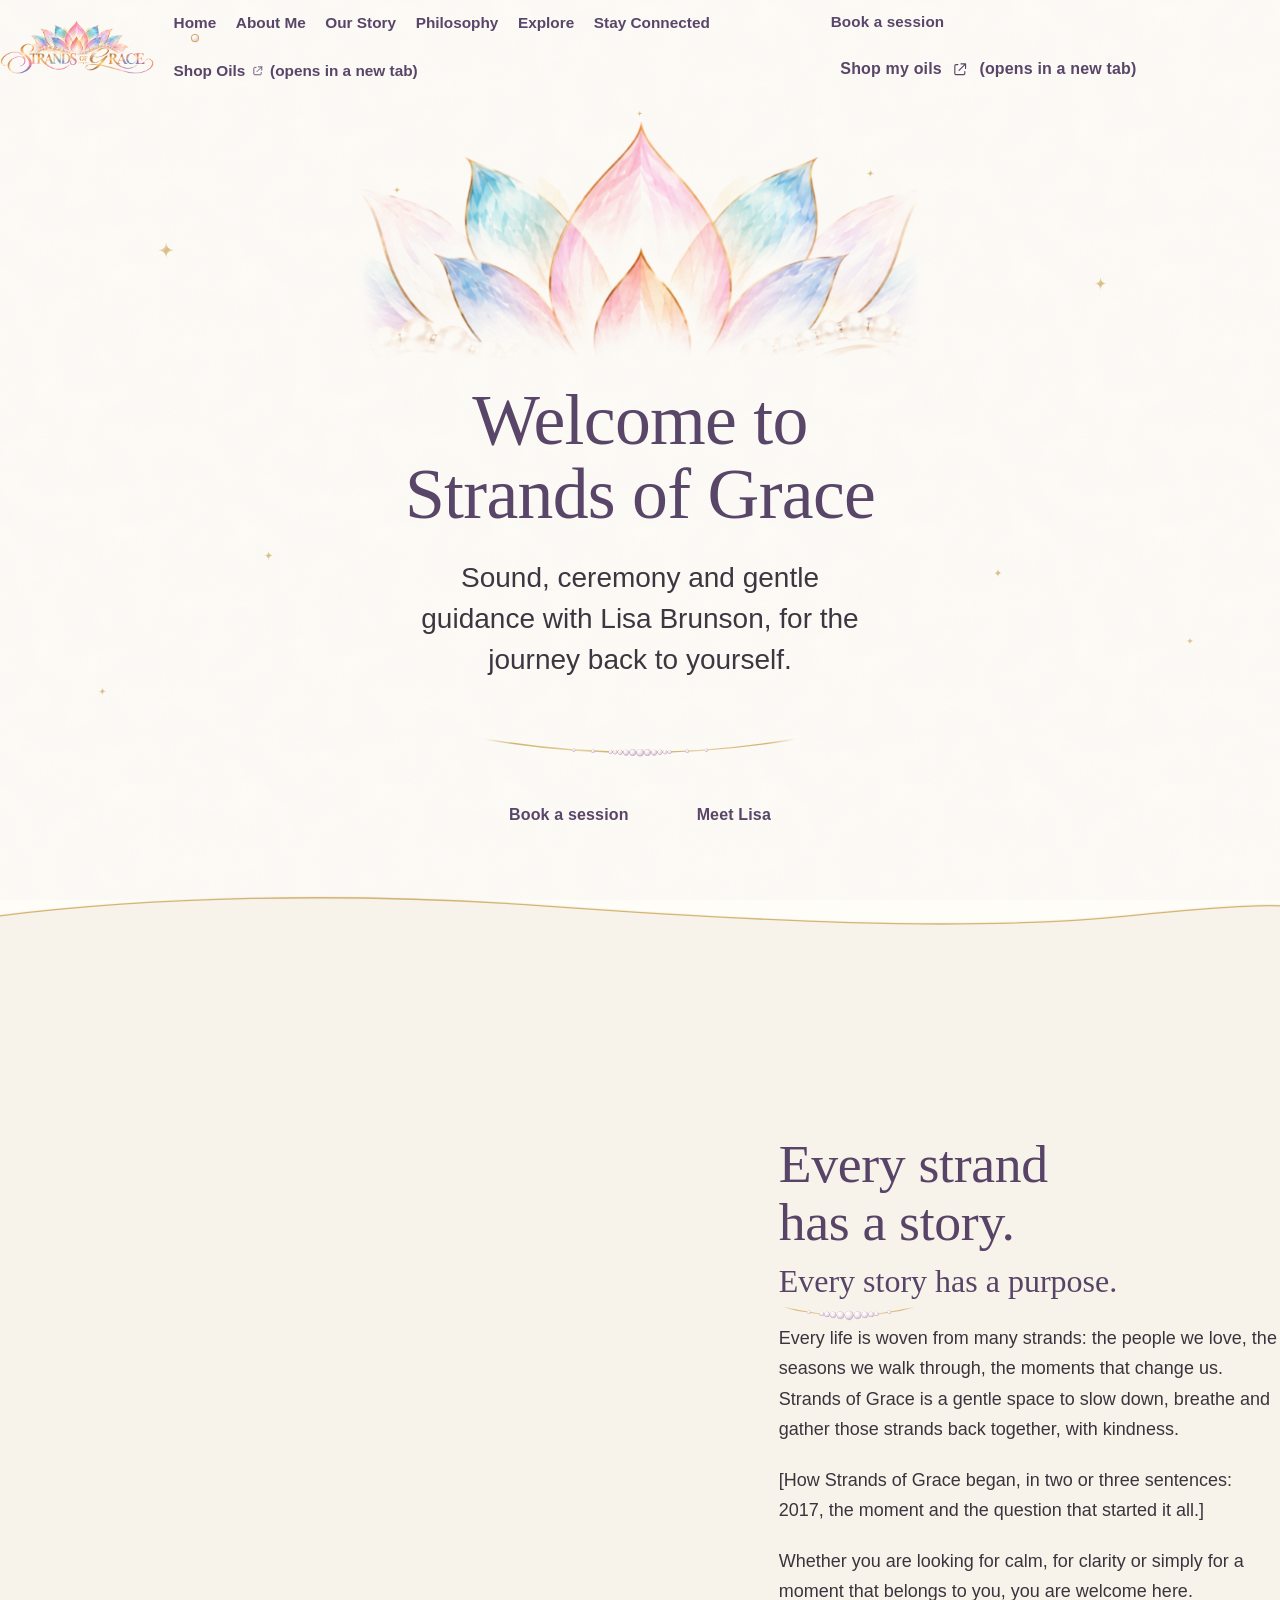
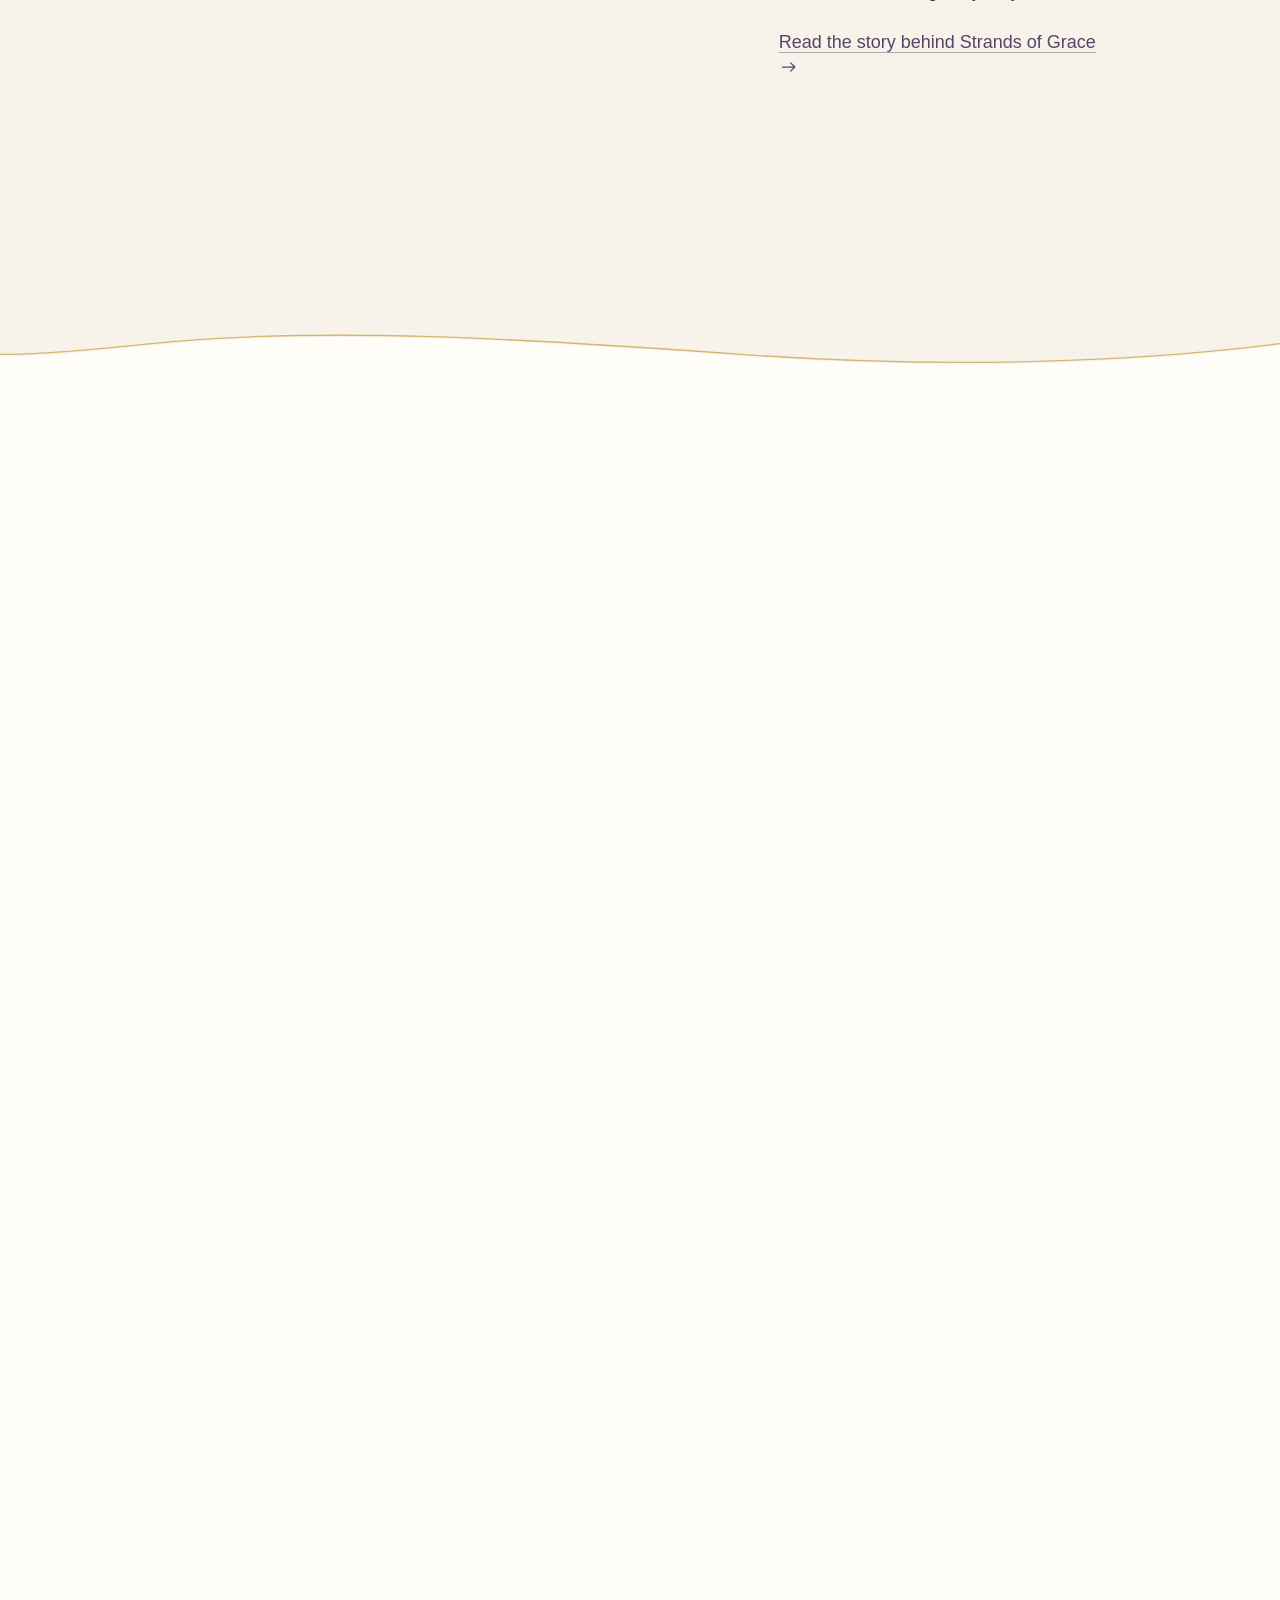
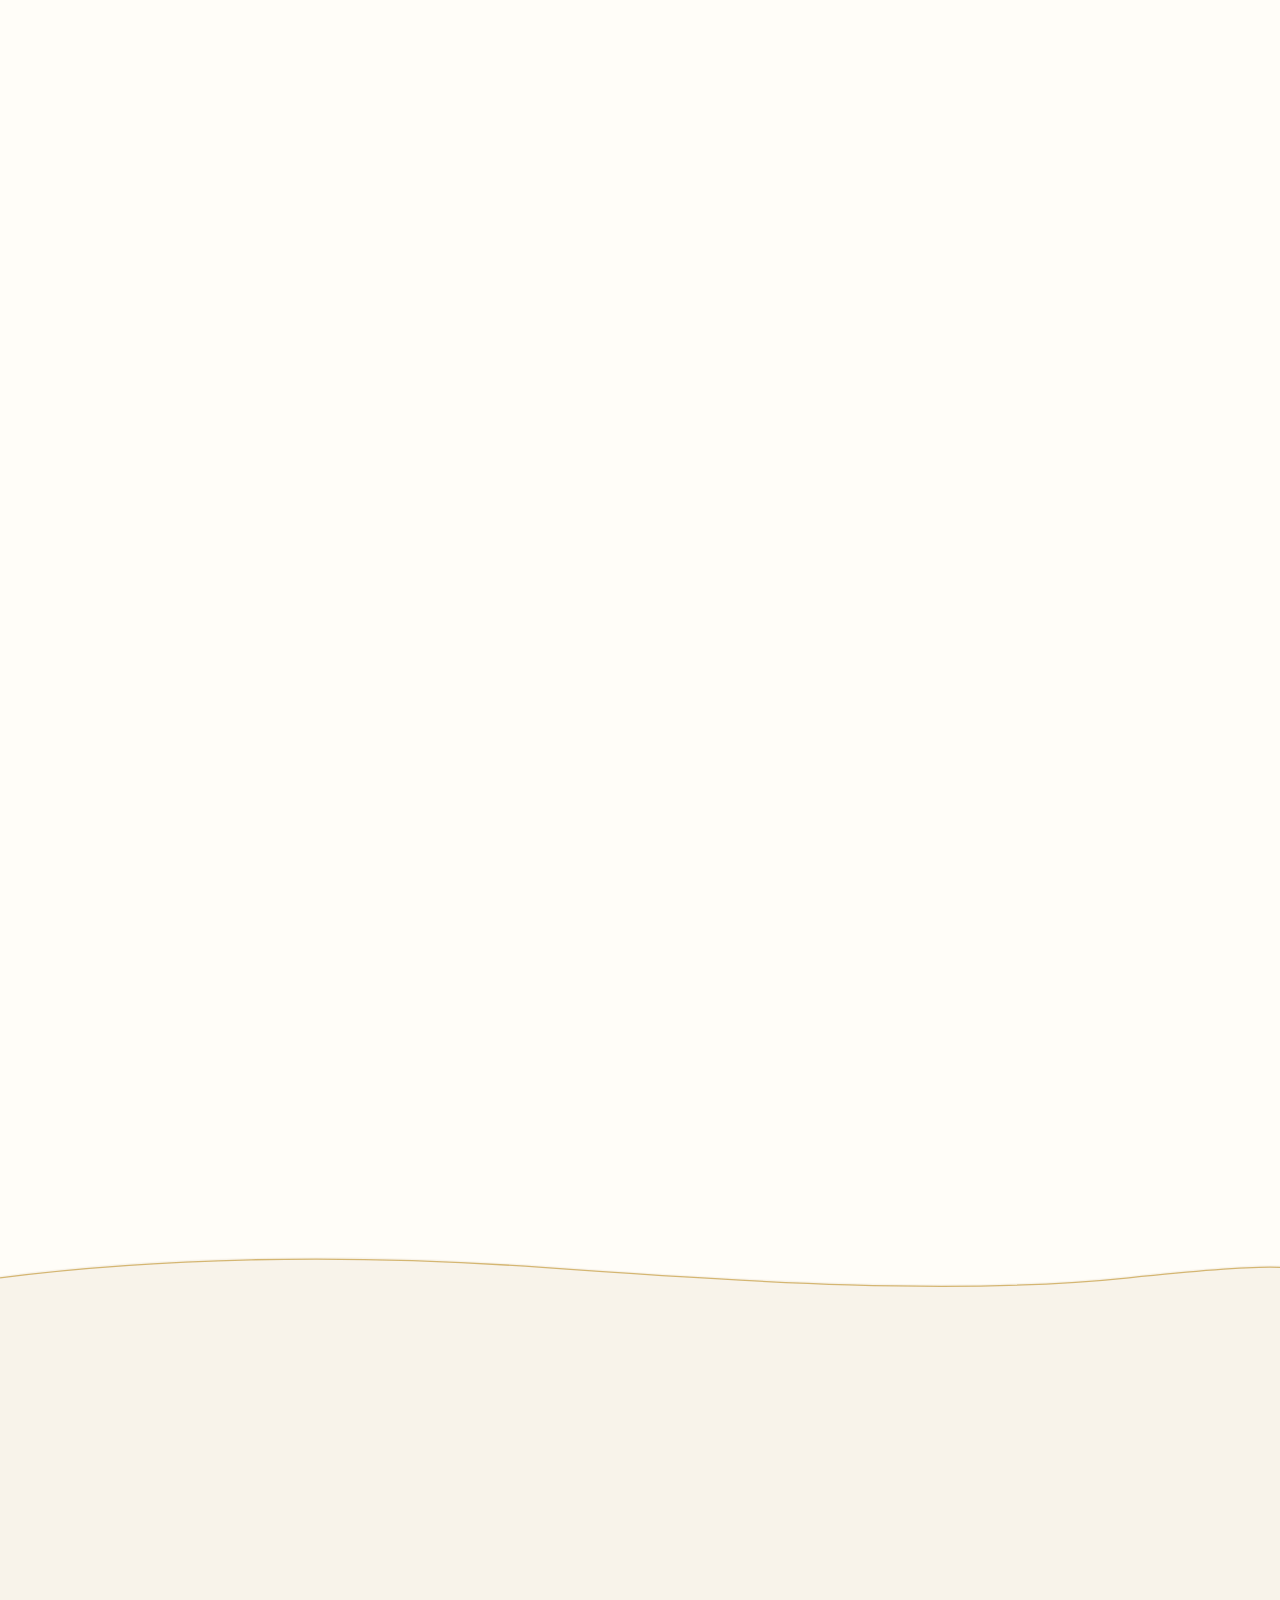
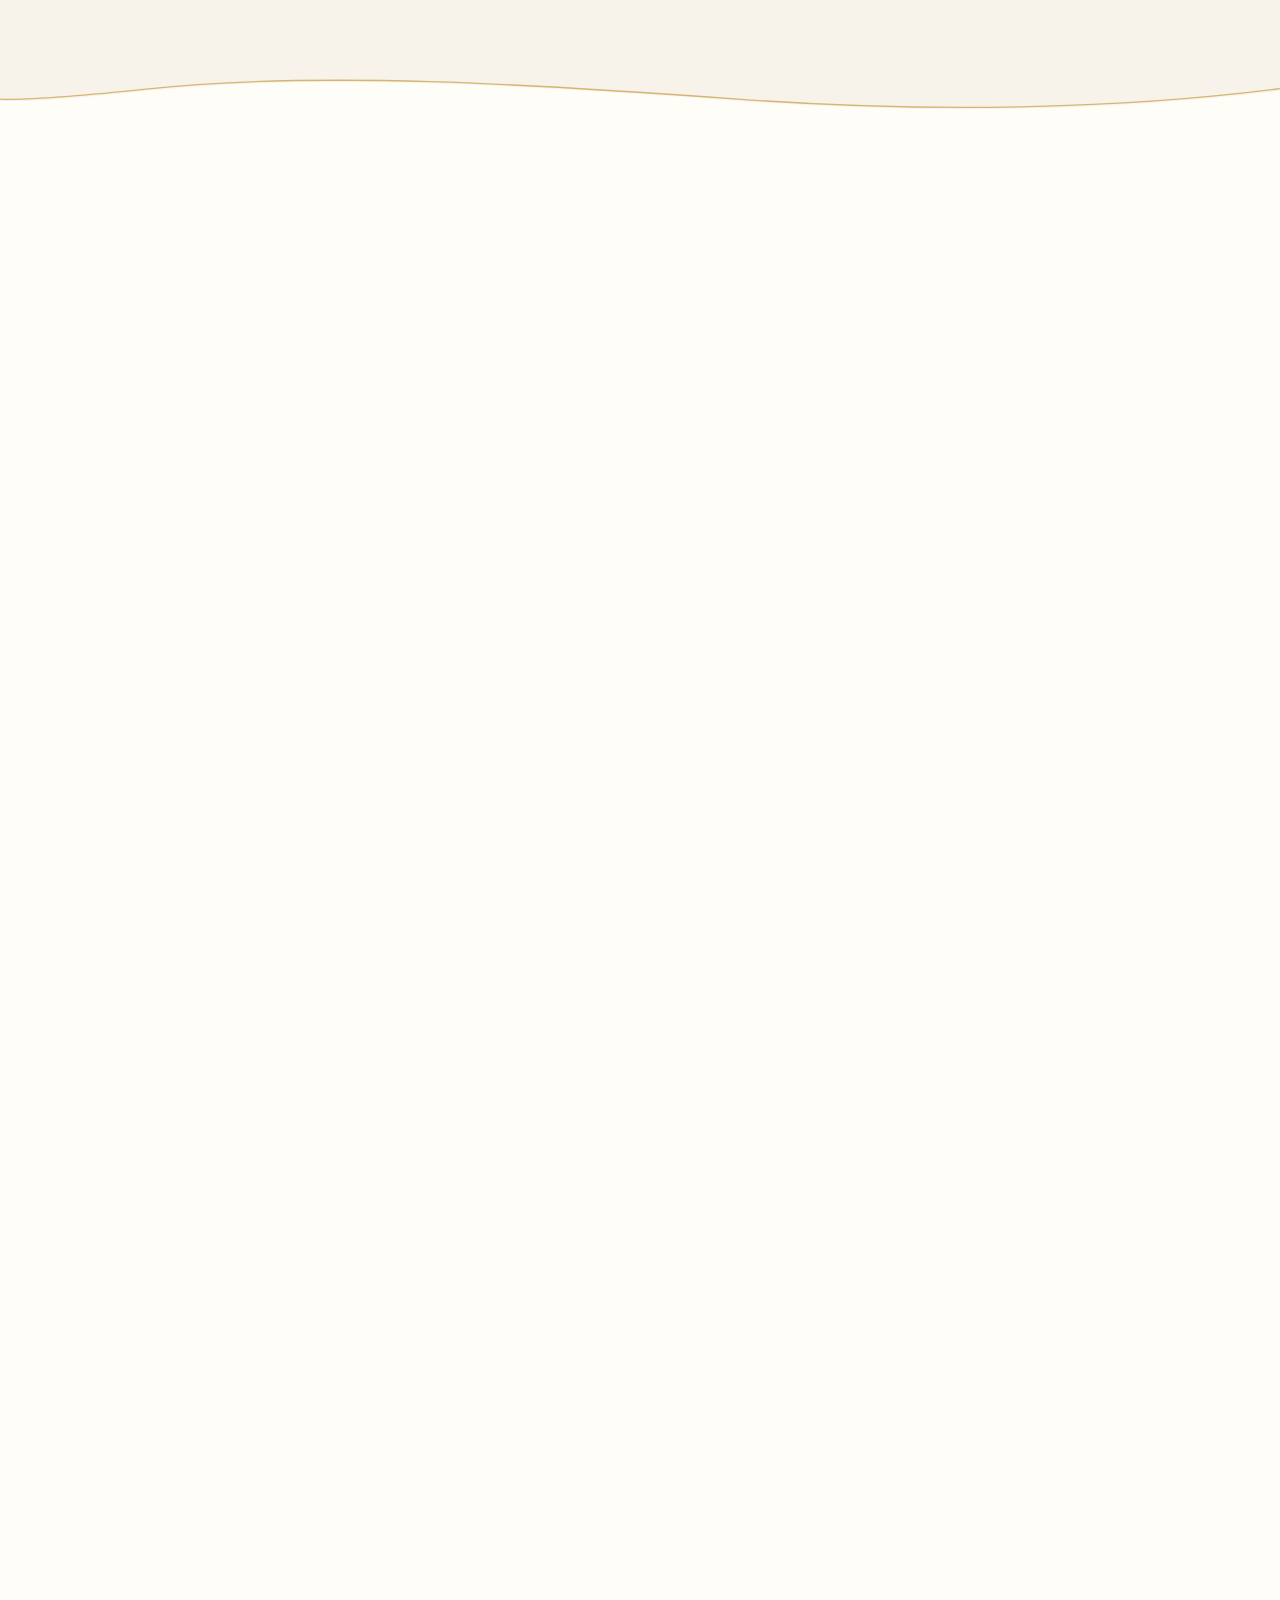
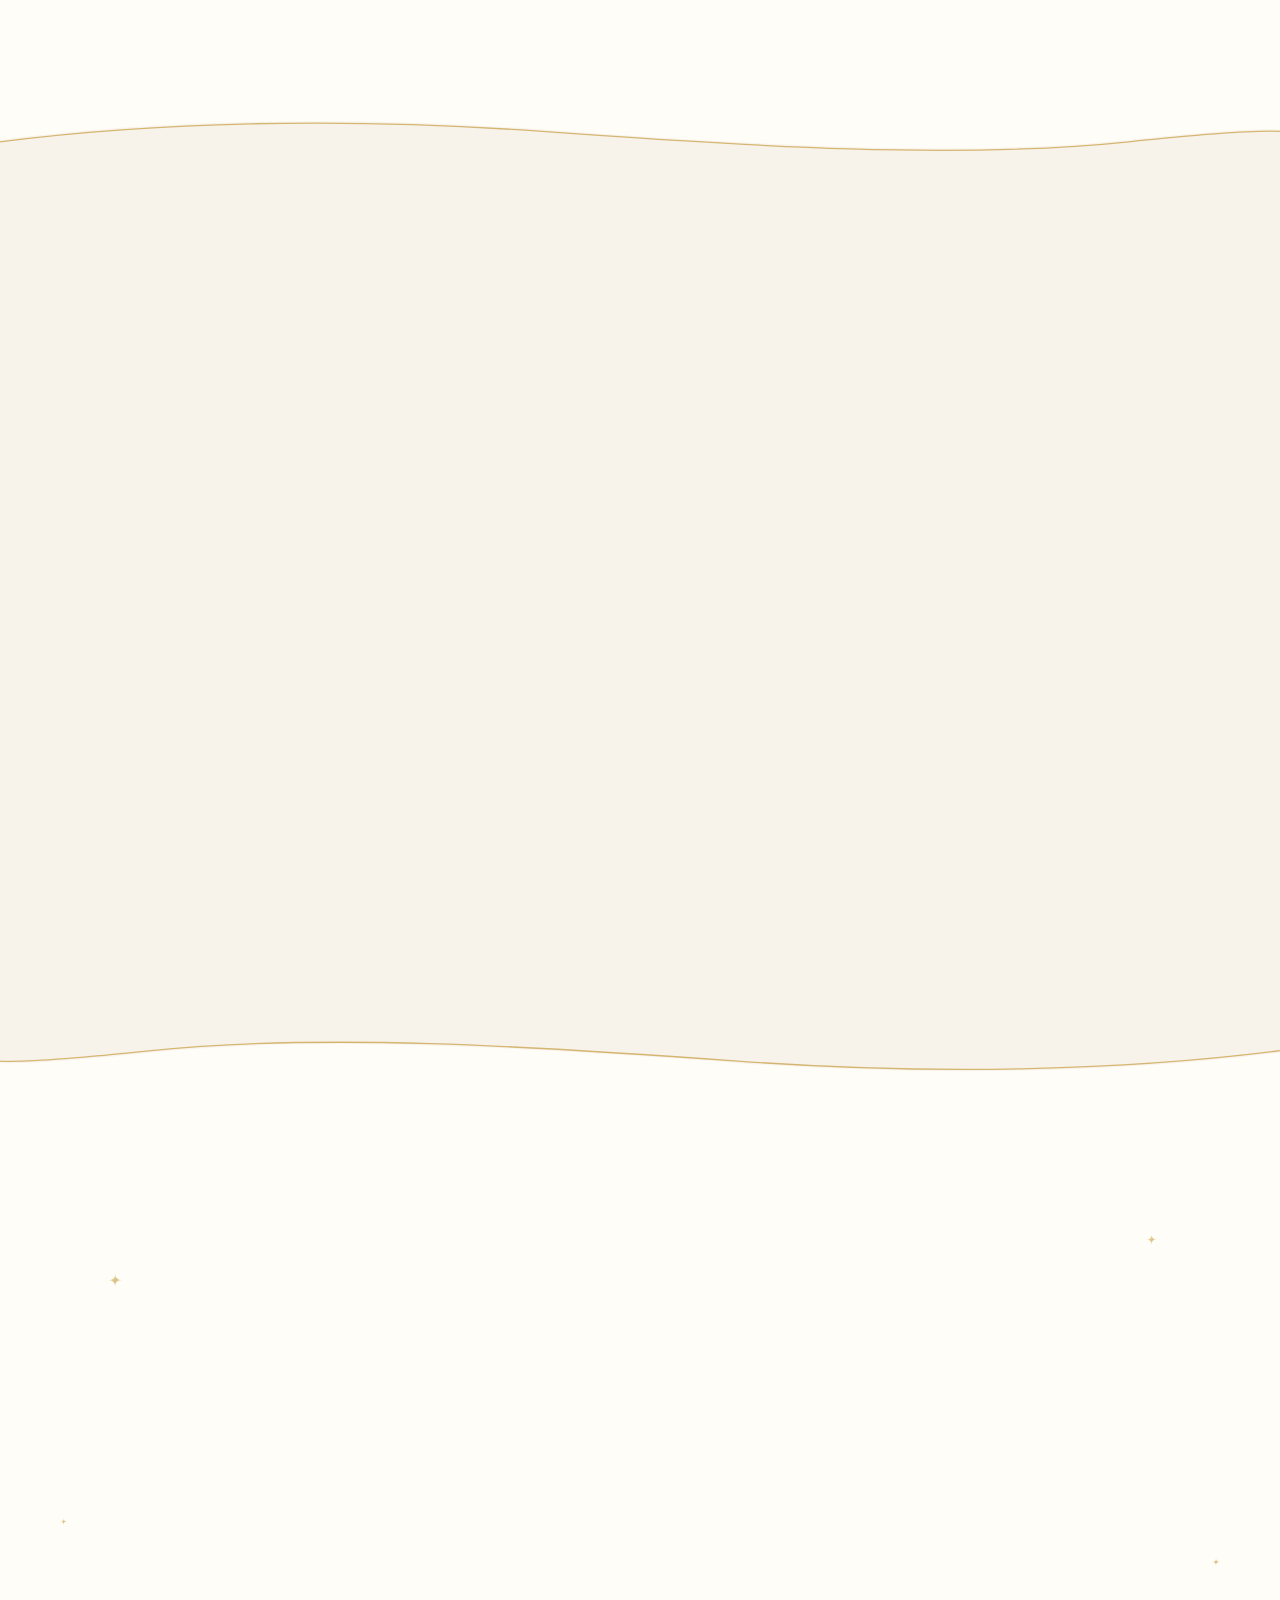
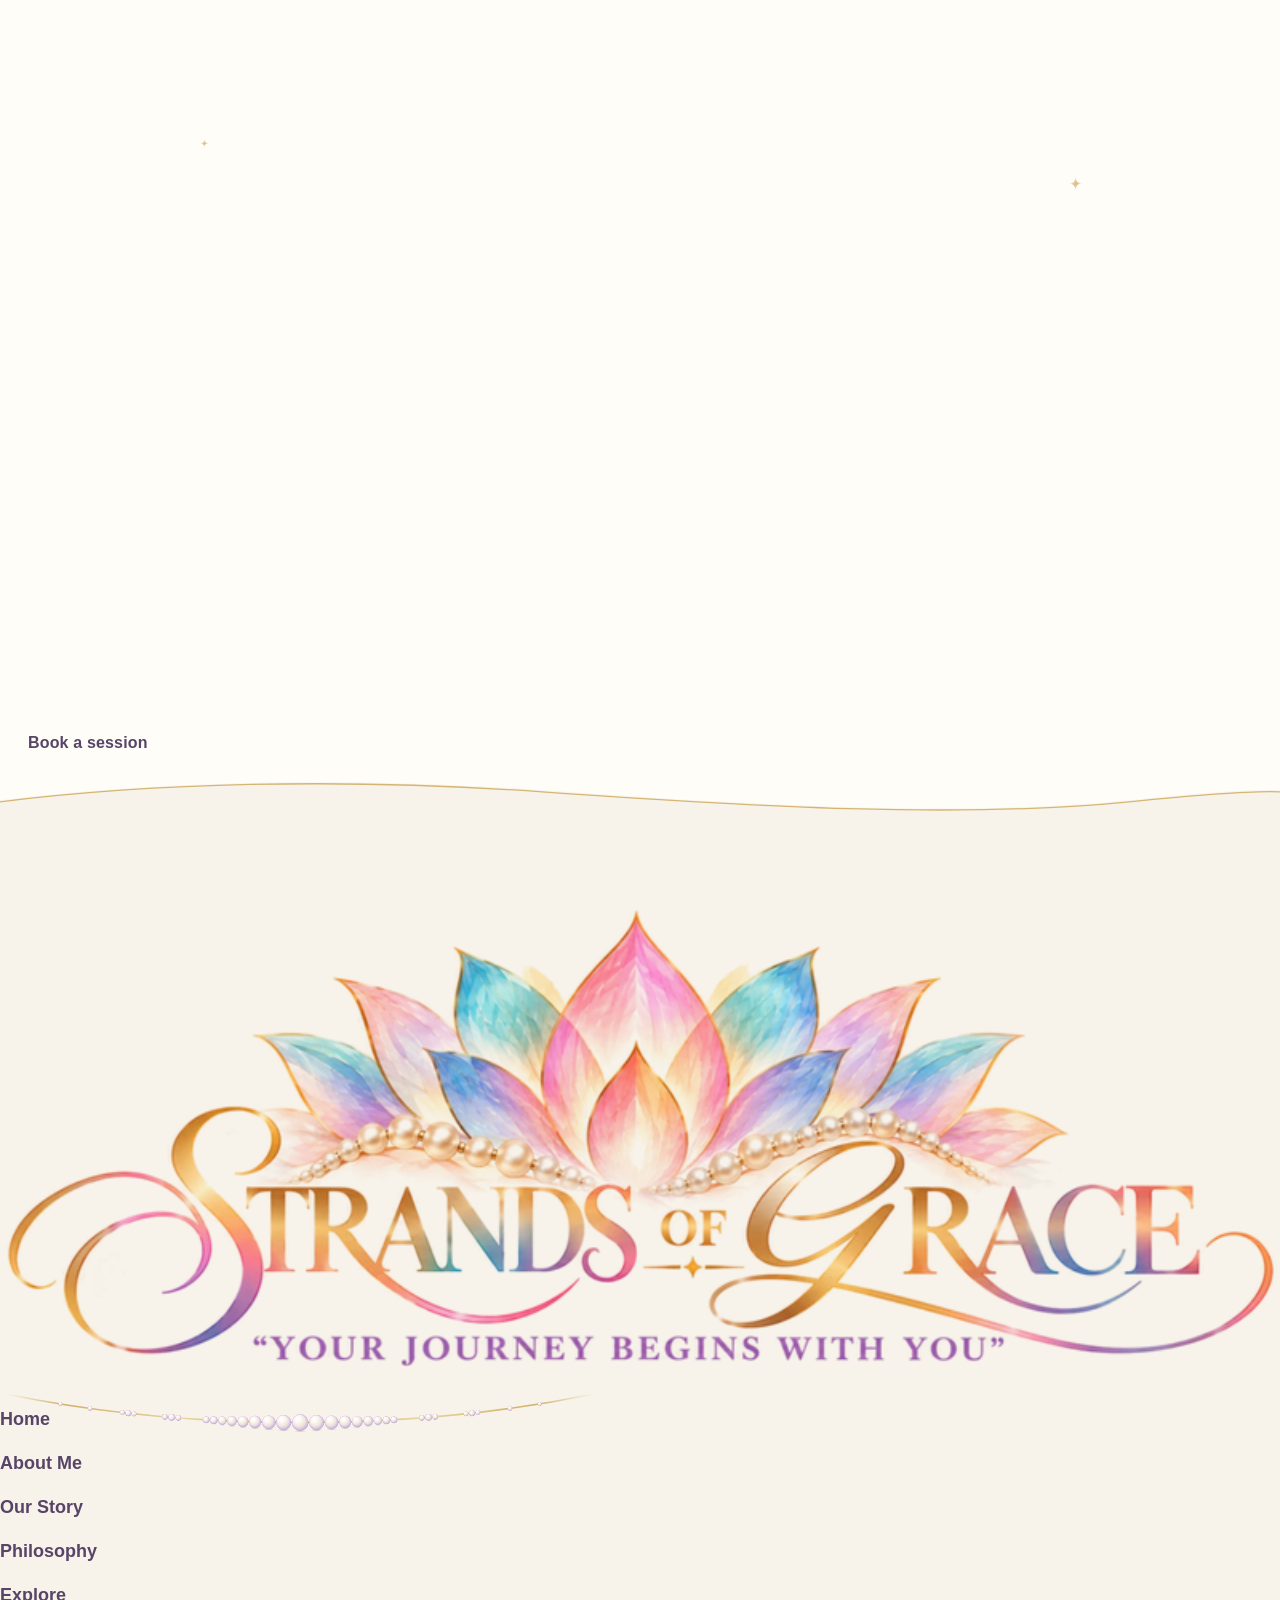
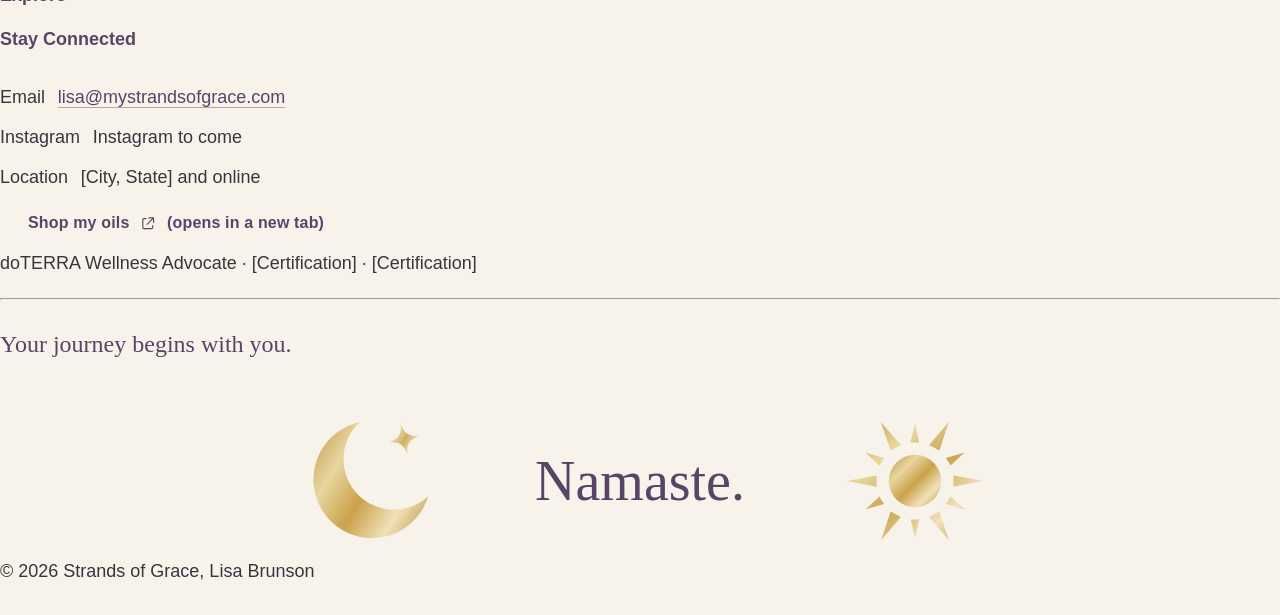
==== commit d961d54a: "Keep sparkles off text and finish the domain move Decorative stars are placed by percentage, so as c" ====
--- a/index.html
+++ b/index.html
@@ -1,573 +1,342 @@
 <!doctype html>
-<html lang="en">
+<html lang="en" class="no-js">
 <head>
-<meta charset="utf-8">
-<meta name="viewport" content="width=device-width, initial-scale=1">
-<title>Strands of Grace</title>
-<meta name="description" content="Strands of Grace with Lisa Brunson: sound, ceremony and gentle guidance for the journey back to yourself.">
-<link rel="canonical" href="https://www.mystrandsofgrace.com/">
-<meta property="og:title" content="Strands of Grace">
-<meta property="og:description" content="Strands of Grace with Lisa Brunson: sound, ceremony and gentle guidance for the journey back to yourself.">
-<meta property="og:type" content="website">
-<meta property="og:site_name" content="Strands of Grace">
-<meta property="og:image" content="https://www.mystrandsofgrace.com/assets/brand/og-image.jpg">
-<meta property="og:image:width" content="1200">
-<meta property="og:image:height" content="630">
-<meta property="og:image:alt" content="The Strands of Grace logo: a watercolour lotus with a strand of pearls">
-<meta name="twitter:card" content="summary_large_image">
-<meta name="theme-color" content="#FFFDF8">
-<link rel="icon" type="image/png" sizes="32x32" href="assets/brand/favicon-32.png">
-<link rel="icon" type="image/png" sizes="192x192" href="assets/brand/icon-192.png">
-<link rel="apple-touch-icon" href="assets/brand/apple-touch-icon.png">
-<link rel="preconnect" href="https://fonts.googleapis.com">
-<link rel="preconnect" href="https://fonts.gstatic.com" crossorigin>
-<link rel="stylesheet" href="https://fonts.googleapis.com/css2?family=Marcellus&family=Nunito+Sans:ital,opsz,wght@0,6..12,300..700;1,6..12,300..700&family=Pinyon+Script&display=swap">
-<link rel="preload" as="image" href="assets/brand/emblem.webp" fetchpriority="high">
-<link rel="stylesheet" href="css/theme.css">
-<link rel="stylesheet" href="css/site.css">
-<script>
-/* Before anything paints: mark that scripts run, and apply the previews
-   (?ink=charcoal|plum for heading colour, ?tagline=1|2 for the story line,
-   ?strands=tree|arches|pearls for the six strands on About Me).
-   A choice in the address is remembered for the visit (sessionStorage). */
-(function (c) {
-  c.add('js');
-  var q = null, s = null;
-  try { q = new URLSearchParams(location.search); } catch (e) {}
-  try { s = window.sessionStorage; } catch (e) {}
-  var pick = function (key, allowed) {
-    var v = q && q.get(key);
-    if (allowed.indexOf(v) !== -1) { try { s.setItem('sog-' + key, v); } catch (e) {} return v; }
-    try { return s.getItem('sog-' + key); } catch (e) { return null; }
-  };
-  if (pick('ink', ['plum', 'charcoal']) === 'charcoal') c.add('ink-charcoal');
-  if (pick('tagline', ['1', '2']) === '2') c.add('tagline-2');
-  var strands = pick('strands', ['tree', 'arches', 'pearls']);
-  if (strands === 'arches' || strands === 'pearls') c.add('strands-' + strands);
-})(document.documentElement.classList);
-</script>
-<script src="js/site.js" defer></script>
+  <meta charset="utf-8">
+  <meta name="viewport" content="width=device-width, initial-scale=1, viewport-fit=cover">
+  <title>Strands of Grace</title>
+  <meta name="description" content="Strands of Grace with Lisa Brunson: sound, ceremony and gentle guidance for the journey back to yourself.">
+  <meta name="theme-color" content="#FFFDF8">
+  <meta property="og:site_name" content="Strands of Grace">
+  <meta property="og:title" content="Strands of Grace">
+  <meta property="og:description" content="Strands of Grace with Lisa Brunson: sound, ceremony and gentle guidance for the journey back to yourself.">
+  <meta property="og:type" content="website">
+  <meta property="og:image" content="https://www.mystrandsofgrace.com/assets/brand/og-image.jpg">
+  <meta property="og:image:width" content="1200">
+  <meta property="og:image:height" content="630">
+  <meta property="og:image:alt" content="The Strands of Grace logo: a watercolour lotus with a strand of pearls">
+  <meta name="twitter:card" content="summary_large_image">
+  <link rel="preload" as="image" href="assets/brand/emblem.webp" fetchpriority="high">
+  <link rel="icon" href="assets/brand/favicon-32.png" sizes="32x32" type="image/png">
+  <link rel="icon" href="assets/brand/icon-192.png" sizes="192x192" type="image/png">
+  <link rel="apple-touch-icon" href="assets/brand/apple-touch-icon.png">
+  <link rel="preconnect" href="https://fonts.googleapis.com">
+  <link rel="preconnect" href="https://fonts.gstatic.com" crossorigin>
+  <link rel="stylesheet" href="https://fonts.googleapis.com/css2?family=Cormorant+Garamond:ital,wght@0,400;0,500;0,600;1,400;1,500&amp;family=Jost:wght@300;400;500&amp;display=swap">
+  <link rel="stylesheet" href="css/theme.css">
+  <link rel="stylesheet" href="css/site.css">
+  <script>(function(h){var c=h.className.replace("no-js","js"),q=location.search,s=null;try{s=window.sessionStorage}catch(e){}function pick(k,ok){var m=q.match(new RegExp("[?&]"+k+"=("+ok+")(?:&|#|$)"));if(m){try{if(s)s.setItem("sog-"+k,m[1])}catch(e){}return m[1]}try{return s?s.getItem("sog-"+k):null}catch(e){return null}}if(pick("ink","charcoal|plum")==="charcoal")c+=" ink-charcoal";if(pick("tagline","1|2")==="2")c+=" tagline-2";h.className=c})(document.documentElement);</script>
+  <script src="js/site.js" defer></script>
 </head>
-<body>
-<a class="skip-link" href="#main">Skip to content</a>
-
-<!-- Shared drawing kit: petal mask, watercolour filters, washes, strokes, drops, swashes, pearls, bottles.
-     The same on every page: change every copy. -->
-<svg class="defs" width="0" height="0" aria-hidden="true" focusable="false">
-  <defs>
-    <linearGradient id="g-gold" x1="0" y1="0" x2="1" y2="1">
-      <stop offset="0" stop-color="#D9B96B"/>
-      <stop offset=".5" stop-color="#E6CC8A"/>
-      <stop offset="1" stop-color="#C9A24E"/>
-    </linearGradient>
-    <linearGradient id="g-gold-h" x1="0" y1="0" x2="600" y2="0" gradientUnits="userSpaceOnUse">
-      <stop offset="0" stop-color="#D9B96B" stop-opacity="0"/>
-      <stop offset=".2" stop-color="#D9B96B"/>
-      <stop offset=".5" stop-color="#E6CC8A"/>
-      <stop offset=".8" stop-color="#C9A24E"/>
-      <stop offset="1" stop-color="#C9A24E" stop-opacity="0"/>
-    </linearGradient>
-    <linearGradient id="g-gold-fade" x1="0" y1="0" x2="1" y2="0">
-      <stop offset="0" stop-color="#D9B96B" stop-opacity="0"/>
-      <stop offset=".16" stop-color="#D9B96B"/>
-      <stop offset=".5" stop-color="#E2C47E"/>
-      <stop offset=".84" stop-color="#C9A24E"/>
-      <stop offset="1" stop-color="#C9A24E" stop-opacity="0"/>
-    </linearGradient>
-    <linearGradient id="g-gold-v" x1="0" y1="0" x2="0" y2="1">
-      <stop offset="0" stop-color="#D9B96B" stop-opacity="0"/>
-      <stop offset=".05" stop-color="#D9B96B"/>
-      <stop offset=".5" stop-color="#E2C47E"/>
-      <stop offset=".95" stop-color="#C9A24E"/>
-      <stop offset="1" stop-color="#C9A24E" stop-opacity="0"/>
-    </linearGradient>
-    <radialGradient id="g-pearl" cx=".34" cy=".3" r=".8">
-      <stop offset="0" stop-color="#FFFFFF"/>
-      <stop offset=".28" stop-color="#FDF3ED"/>
-      <stop offset=".62" stop-color="#F1DBD0"/>
-      <stop offset="1" stop-color="#D8BBA8"/>
-    </radialGradient>
-    <clipPath id="clip-petal" clipPathUnits="objectBoundingBox">
-      <path d="M.5 0C.41 .1 0 .22 0 .53C0 .8 .225 1 .5 1C.775 1 1 .8 1 .53C1 .22 .59 .1 .5 0Z"/>
-    </clipPath>
-    <!-- Watercolour wash: a ragged wet edge, pigment pooled darker along the rim,
-         a mottled granulated body and a soft bleed beyond the edge. -->
-    <filter id="f-paint" x="-22%" y="-22%" width="144%" height="144%" color-interpolation-filters="sRGB">
-      <feTurbulence type="fractalNoise" baseFrequency=".012" numOctaves="3" seed="7" result="warp"/>
-      <feDisplacementMap in="SourceGraphic" in2="warp" scale="46" xChannelSelector="R" yChannelSelector="G" result="shape"/>
-      <feMorphology in="shape" operator="erode" radius="11" result="core"/>
-      <feGaussianBlur in="core" stdDeviation="9" result="coreSoft"/>
-      <feComposite in="shape" in2="coreSoft" operator="arithmetic" k2="1" k3="-1" result="rimA"/>
-      <feColorMatrix in="rimA" type="saturate" values="1.5" result="rimS"/>
-      <feColorMatrix in="rimS" type="matrix" values=".74 0 0 0 0  0 .74 0 0 0  0 0 .78 0 0  0 0 0 .95 0" result="rim"/>
-      <feComponentTransfer in="shape" result="bodyFlat"><feFuncA type="linear" slope=".52"/></feComponentTransfer>
-      <feTurbulence type="fractalNoise" baseFrequency=".05" numOctaves="2" seed="3" result="gran"/>
-      <feColorMatrix in="gran" type="matrix" values="0 0 0 0 0  0 0 0 0 0  0 0 0 0 0  0 0 0 -.85 1.3" result="granA"/>
-      <feTurbulence type="fractalNoise" baseFrequency=".008" numOctaves="1" seed="11" result="mottle"/>
-      <feColorMatrix in="mottle" type="matrix" values="0 0 0 0 0  0 0 0 0 0  0 0 0 0 0  0 0 0 -1 1.4" result="mottleA"/>
-      <feComposite in="granA" in2="mottleA" operator="arithmetic" k1="1" result="texture"/>
-      <feMerge result="paint"><feMergeNode in="bodyFlat"/><feMergeNode in="rim"/></feMerge>
-      <feComposite in="paint" in2="texture" operator="in" result="textured"/>
-      <feGaussianBlur in="shape" stdDeviation="14" result="bleedBlur"/>
-      <feComponentTransfer in="bleedBlur" result="bleed"><feFuncA type="linear" slope=".16"/></feComponentTransfer>
-      <feMerge><feMergeNode in="bleed"/><feMergeNode in="textured"/></feMerge>
-    </filter>
-    <!-- A loaded flat brush dragged across the paper: bristle streaks and a pooled lower edge. -->
-    <filter id="f-stroke" x="-10%" y="-40%" width="120%" height="180%" color-interpolation-filters="sRGB">
-      <feTurbulence type="fractalNoise" baseFrequency=".02 .05" numOctaves="3" seed="5" result="warp"/>
-      <feDisplacementMap in="SourceGraphic" in2="warp" scale="22" xChannelSelector="R" yChannelSelector="G" result="shape"/>
-      <feMorphology in="shape" operator="erode" radius="5" result="core"/>
-      <feGaussianBlur in="core" stdDeviation="6" result="coreSoft"/>
-      <feComposite in="shape" in2="coreSoft" operator="arithmetic" k2="1" k3="-1" result="rimA"/>
-      <feColorMatrix in="rimA" type="saturate" values="1.45" result="rimS"/>
-      <feColorMatrix in="rimS" type="matrix" values=".76 0 0 0 0  0 .76 0 0 0  0 0 .8 0 0  0 0 0 .9 0" result="rim"/>
-      <feComponentTransfer in="shape" result="bodyFlat"><feFuncA type="linear" slope=".58"/></feComponentTransfer>
-      <feTurbulence type="fractalNoise" baseFrequency=".004 .09" numOctaves="2" seed="2" result="streak"/>
-      <feColorMatrix in="streak" type="matrix" values="0 0 0 0 0  0 0 0 0 0  0 0 0 0 0  0 0 0 -.9 1.35" result="streakA"/>
-      <feTurbulence type="fractalNoise" baseFrequency=".06" numOctaves="2" seed="3" result="gran"/>
-      <feColorMatrix in="gran" type="matrix" values="0 0 0 0 0  0 0 0 0 0  0 0 0 0 0  0 0 0 -.7 1.2" result="granA"/>
-      <feComposite in="streakA" in2="granA" operator="arithmetic" k1="1" result="texture"/>
-      <feMerge result="paint"><feMergeNode in="bodyFlat"/><feMergeNode in="rim"/></feMerge>
-      <feComposite in="paint" in2="texture" operator="in" result="textured"/>
-      <feGaussianBlur in="shape" stdDeviation="8" result="bleedBlur"/>
-      <feComponentTransfer in="bleedBlur" result="bleed"><feFuncA type="linear" slope=".14"/></feComponentTransfer>
-      <feMerge><feMergeNode in="bleed"/><feMergeNode in="textured"/></feMerge>
-    </filter>
-    <!-- Small drops: the same character at a small size (the seven colours, emblems, labels). -->
-    <filter id="f-drop" x="-30%" y="-30%" width="160%" height="160%" color-interpolation-filters="sRGB">
-      <feTurbulence type="fractalNoise" baseFrequency=".04" numOctaves="2" seed="5" result="warp"/>
-      <feDisplacementMap in="SourceGraphic" in2="warp" scale="9" xChannelSelector="R" yChannelSelector="G" result="shape"/>
-      <feMorphology in="shape" operator="erode" radius="2.2" result="core"/>
-      <feGaussianBlur in="core" stdDeviation="2.4" result="coreSoft"/>
-      <feComposite in="shape" in2="coreSoft" operator="arithmetic" k2="1" k3="-1" result="rimA"/>
-      <feColorMatrix in="rimA" type="saturate" values="1.45" result="rimS"/>
-      <feColorMatrix in="rimS" type="matrix" values=".76 0 0 0 0  0 .76 0 0 0  0 0 .8 0 0  0 0 0 .92 0" result="rim"/>
-      <feComponentTransfer in="shape" result="bodyFlat"><feFuncA type="linear" slope=".6"/></feComponentTransfer>
-      <feTurbulence type="fractalNoise" baseFrequency=".2" numOctaves="2" seed="3" result="gran"/>
-      <feColorMatrix in="gran" type="matrix" values="0 0 0 0 0  0 0 0 0 0  0 0 0 0 0  0 0 0 -.7 1.22" result="granA"/>
-      <feMerge result="paint"><feMergeNode in="bodyFlat"/><feMergeNode in="rim"/></feMerge>
-      <feComposite in="paint" in2="granA" operator="in" result="textured"/>
-      <feGaussianBlur in="shape" stdDeviation="4" result="bleedBlur"/>
-      <feComponentTransfer in="bleedBlur" result="bleed"><feFuncA type="linear" slope=".18"/></feComponentTransfer>
-      <feMerge><feMergeNode in="bleed"/><feMergeNode in="textured"/></feMerge>
-    </filter>
-    <!-- Fades for the washes: each mask keeps one side crisp and lets the other
-         dissolve, like wet-in-wet paint. Named for the crisp side. -->
-    <linearGradient id="g-fade-tl" x1="0" y1="0" x2="1" y2="1"><stop offset=".2" stop-color="#fff"/><stop offset=".55" stop-color="#fff" stop-opacity=".7"/><stop offset=".85" stop-color="#fff" stop-opacity=".1"/></linearGradient>
-    <linearGradient id="g-fade-br" x1="1" y1="1" x2="0" y2="0"><stop offset=".2" stop-color="#fff"/><stop offset=".55" stop-color="#fff" stop-opacity=".7"/><stop offset=".85" stop-color="#fff" stop-opacity=".1"/></linearGradient>
-    <linearGradient id="g-fade-bl" x1="0" y1="1" x2="1" y2="0"><stop offset=".2" stop-color="#fff"/><stop offset=".55" stop-color="#fff" stop-opacity=".7"/><stop offset=".85" stop-color="#fff" stop-opacity=".1"/></linearGradient>
-    <linearGradient id="g-fade-tr" x1="1" y1="0" x2="0" y2="1"><stop offset=".2" stop-color="#fff"/><stop offset=".55" stop-color="#fff" stop-opacity=".7"/><stop offset=".85" stop-color="#fff" stop-opacity=".1"/></linearGradient>
-    <mask id="m-fade-tl" maskContentUnits="objectBoundingBox" x="-.4" y="-.4" width="1.8" height="1.8"><rect x="-.4" y="-.4" width="1.8" height="1.8" fill="url(#g-fade-tl)"/></mask>
-    <mask id="m-fade-br" maskContentUnits="objectBoundingBox" x="-.4" y="-.4" width="1.8" height="1.8"><rect x="-.4" y="-.4" width="1.8" height="1.8" fill="url(#g-fade-br)"/></mask>
-    <mask id="m-fade-bl" maskContentUnits="objectBoundingBox" x="-.4" y="-.4" width="1.8" height="1.8"><rect x="-.4" y="-.4" width="1.8" height="1.8" fill="url(#g-fade-bl)"/></mask>
-    <mask id="m-fade-tr" maskContentUnits="objectBoundingBox" x="-.4" y="-.4" width="1.8" height="1.8"><rect x="-.4" y="-.4" width="1.8" height="1.8" fill="url(#g-fade-tr)"/></mask>
-    <!-- Wash silhouettes, painted with #f-paint. Layer two or three in different
-         colours with class="mul" and new colours appear where they meet. -->
-    <symbol id="s-wash-a" viewBox="0 0 1000 1000" overflow="visible"><path d="M838 377C883 494 832 477 772 627C711 776 760 824 637 876C513 928 472 886 361 799C249 712 327 723 265 586C204 448 120 461 156 339C191 218 244 211 384 181C524 150 486 178 623 237C759 296 793 260 838 377Z" fill="currentColor" filter="url(#f-paint)"/></symbol>
-    <symbol id="s-wash-b" viewBox="0 0 1000 1000" overflow="visible"><path d="M914 573C892 671 785 623 661 692C537 760 623 768 500 800C377 832 347 872 249 799C152 726 157 680 175 557C193 435 249 509 309 390C370 271 278 244 377 162C476 79 533 54 640 115C747 176 652 228 734 365C816 502 936 475 914 573Z" fill="currentColor" filter="url(#f-paint)"/></symbol>
-    <symbol id="s-wash-c" viewBox="0 0 1000 1000" overflow="visible"><path d="M746 672C657 802 651 841 521 839C392 838 413 785 315 668C216 551 193 597 194 450C195 303 196 240 319 177C442 114 456 172 606 241C755 309 774 277 817 407C859 536 834 542 746 672Z" fill="currentColor" filter="url(#f-paint)"/></symbol>
-    <symbol id="s-stroke" viewBox="0 0 600 140" overflow="visible">
-      <path d="M0 66C40 28 120 18 220 24C330 30 440 18 600 36L600 102C540 112 480 124 400 118C330 112 300 130 230 122C150 114 70 118 0 74Z" fill="currentColor" filter="url(#f-stroke)"/>
-    </symbol>
-    <symbol id="s-drop" viewBox="0 0 100 100" overflow="visible">
-      <path d="M51 12C71 13 88 30 85 53C82 76 65 88 47 87C26 86 12 71 15 49C18 27 33 11 51 12Z" fill="currentColor" filter="url(#f-drop)"/>
-    </symbol>
-    <symbol id="s-petal" viewBox="0 0 100 100" overflow="visible">
-      <path d="M50 2C64 24 94 42 94 68C94 88 74 98 50 98C26 98 6 88 6 68C6 42 36 24 50 2Z" fill="currentColor"/>
-      <path d="M50 2C64 24 94 42 94 68C94 88 74 98 50 98C26 98 6 88 6 68C6 42 36 24 50 2Z" fill="none" stroke="#D9B96B" stroke-opacity=".6" stroke-width="1" vector-effect="non-scaling-stroke"/>
-      <path d="M50 14C50 40 50 66 50 90" fill="none" stroke="#FFFDF8" stroke-opacity=".7" stroke-width="1" vector-effect="non-scaling-stroke"/>
-    </symbol>
-    <symbol id="s-pearl" viewBox="0 0 24 24" overflow="visible">
-      <ellipse cx="12" cy="21" rx="7.5" ry="2.2" fill="#574467" opacity=".16"/>
-      <circle cx="12" cy="12" r="9" fill="url(#g-pearl)" stroke="#C9A24E" stroke-opacity=".75" stroke-width=".9"/>
-      <path d="M6 16.5A7.2 7.2 0 0 0 17.4 17" fill="none" stroke="#FFFFFF" stroke-opacity=".8" stroke-width="1.1" stroke-linecap="round"/>
-      <circle cx="9" cy="8.4" r="2.1" fill="#FFFFFF" opacity=".95"/>
-    </symbol>
-    <symbol id="s-flourish" viewBox="0 0 600 90" overflow="visible">
-      <g fill="none" stroke="url(#g-gold-h)" stroke-width="1.4" stroke-linecap="round">
-        <path vector-effect="non-scaling-stroke" d="M284 45C250 45 230 30 196 30C150 30 140 64 172 66C200 68 196 40 160 40C110 40 60 60 6 50"/>
-        <path vector-effect="non-scaling-stroke" d="M316 45C350 45 370 60 404 60C450 60 460 26 428 24C400 22 404 50 440 50C490 50 540 30 594 40"/>
-      </g>
-      <use href="#s-pearl" x="290" y="35" width="20" height="20"/>
-    </symbol>
-    <symbol id="s-swash-long" viewBox="0 0 1000 260" overflow="visible"><path d="M0 150.1L51.8 133.3L74.9 126.6L98.5 120.6L130.7 113.2L155.5 108.3L180.8 104.1L206.5 100.7L232.7 98L259.3 96.2L286.2 95.2L313.4 95.1L340.9 95.8L368.7 97.4L415.4 102.2L443.7 106.4L472 111.5L500.4 117.7L536.9 127L558.8 133.9L578.9 141.6L597.1 149.8L617.2 160.7L634 171.8L644.4 181.3L653.8 192.8L657.4 199.3L659.3 205.3L659.6 210.4L658.7 214.4L656.3 218.6L653.3 221.7L648.6 224.7L641.9 227.4L636.9 228.7L629.9 229.4L623.8 229.2L618.2 228.3L613.3 226.6L610.9 224.3L608 218.6L606.7 212.7L606.9 204.8L608.5 198.1L611.3 191L614.4 185.7L619.8 178.6L624.9 173.4L630.8 168.4L637.8 163.8L645.7 159.7L654.5 156L660.9 154L681 149.7L728.2 141.2L857.7 122.5L928.5 111.1L976.2 101.9L994.1 97.8L1000 95.9L915.9 108L827.8 119.2L737.8 131.9L705.6 137.1L674.4 142.9L655.4 146.9L645.2 150.2L636 154.2L627.7 158.9L620.5 164.2L612.3 171.9L607.4 178.2L602.5 186.9L599.5 195.7L598.5 202.2L598.8 208.5L600.2 214.3L602.8 219.4L607.8 224.8L616.8 231.6L622.7 234.3L629.7 235.8L640.7 235.8L646.8 234.6L654.7 231.9L659.1 229.5L662.7 226.4L665.5 222.7L667.2 218.5L667.8 214.1L666.8 207.6L665.1 203.3L661.6 197L656.8 190.6L650.7 184.1L643.4 177.4L631.8 168.3L614.7 156.4L598.5 147.1L580.3 138.3L560.1 130.1L538.2 122.6L501.6 112.8L473.1 106.4L444.6 101L416.2 96.5L387.9 93.1L359.8 90.6L332 89L304.3 88.3L277 88.6L249.9 89.6L223.3 91.6L188.3 95.4L162.6 99.2L137.4 103.7L112.7 109.1L88.7 115.6L57.7 125.4L35.2 133.7L13.6 142.8L0 149.9Z" fill="url(#g-gold)"/></symbol>
-    <symbol id="s-swash-long-r" viewBox="0 0 1000 260" overflow="visible"><path d="M1000 149.9L986.3 143L964.6 134.1L942.2 125.9L911.2 116.2L887.2 109.7L862.6 104.1L837.4 99.2L811.7 95.4L776.7 91.6L750.1 89.6L723 88.6L695.7 88.3L668 89L640.2 90.6L612.1 93.1L583.8 96.5L555.4 101L526.9 106.4L498.4 112.8L461.8 122.6L439.9 130.1L419.7 138.3L401.5 147.1L385.3 156.4L368.2 168.3L356.6 177.4L349.3 184.1L343.2 190.6L338.4 197L334.9 203.3L333.2 207.6L332.2 214.1L332.8 218.5L334.5 222.7L337.3 226.4L340.9 229.5L345.3 231.9L353.2 234.6L359.3 235.8L370.3 235.8L377.3 234.3L383.2 231.6L392.2 224.8L397.2 219.4L399.8 214.3L401.2 208.5L401.5 202.2L400.5 195.7L397.5 186.9L392.6 178.2L387.7 171.9L379.5 164.2L372.3 158.9L364 154.2L354.8 150.2L344.6 146.9L325.6 142.9L294.4 137.1L262.2 131.9L206.5 123.9L0 95.9L5.9 97.9L29.7 103.5L83.3 113.7L118.7 119.5L222.4 133.7L271.8 141.2L319 149.7L339.1 154L345.5 156L354.3 159.7L362.2 163.8L369.2 168.4L375.1 173.4L380.2 178.6L385.6 185.7L388.7 191L391.5 198.1L393.1 204.8L393.3 212.7L392 218.6L389.1 224.3L386.7 226.6L381.8 228.3L376.2 229.2L370.1 229.4L363.1 228.7L358.1 227.4L351.4 224.7L346.7 221.7L343.7 218.6L341.3 214.4L340.4 210.4L340.7 205.3L342.6 199.3L346.2 192.8L355.6 181.3L366 171.8L382.8 160.7L402.9 149.8L421.1 141.6L441.2 133.9L463.1 127L499.6 117.7L528 111.5L556.3 106.4L584.6 102.2L631.3 97.4L659.1 95.8L686.6 95.1L713.8 95.2L740.7 96.2L767.3 98L793.5 100.7L819.2 104.1L852.9 109.6L877.5 114.4L901.7 119.9L925.3 126.1L948.3 132.8L1000 150.1Z" fill="url(#g-gold)"/></symbol>
-    <symbol id="s-swash-flourish" viewBox="0 0 400 110" overflow="visible"><path d="M400 39.9L375.4 34.7L341.6 29.2L299.3 24.8L263.2 22.5L228.7 21.8L199.9 22.7L172.4 25.2L146.4 29.3L135.9 31.5L123.4 35.2L115 38.5L104.9 43.3L96.3 48.5L89.2 54.1L83.6 60L79.5 66L77.3 72.1L77.1 76.7L78.2 80.8L81.5 85.1L88 90.3L94.2 93.2L102.3 94.8L114.5 94.9L120.4 94L125.5 92.5L129.9 90.4L133.4 87.5L135.8 84L136.8 80L136.7 76L135.5 72.2L133.6 68.6L130.1 64.2L117.5 53.5L110.9 49.5L105.2 46.9L92.3 43L80.1 41.3L69.8 41.6L56.8 43.2L43.1 46.4L30.6 50.7L18 56.7L7.1 63.6L0 69.9L23.2 58.2L34.7 53.9L45.8 50.7L59.2 48.2L71.8 47L82.3 46.7L93.7 47.9L107.8 51.6L119.3 57.2L122.1 59L125.4 62.4L129.5 69.3L130.4 72.5L130.4 76.3L129.2 79.8L126.9 82.8L123.7 85.2L120.1 86.9L115.4 88.3L109.3 89.2L102.6 89.5L95.2 89L88 87.3L85.6 86.3L84.8 85.4L83.3 80.5L84.1 75L87.1 68.6L92 62.5L97.5 57.4L104.5 52.3L113 47.5L120.4 44L131.5 39.9L140.8 37.2L162.1 33L184.6 30L208.3 28.1L233 27.4L258.7 27.7L280.8 28.7L308.1 30.7L400 40.1Z" fill="url(#g-gold)"/></symbol>
-    <symbol id="s-swash-arc" viewBox="0 0 600 760" overflow="visible"><path d="M330 -0.1L316.6 2L296.6 7L276.6 13.4L256.7 21.2L236.9 30.3L223.9 37L211.2 44.6L192.4 57L174.2 70.7L162.4 80.5L145.2 96.2L134.2 107.3L118.3 125L108.3 137.6L94.1 157.3L85.2 171.2L72.8 193L65.3 208.2L58.3 223.9L52 240.2L43.6 265.6L38.9 283.2L34.9 301.3L31.7 320L29.3 339.1L27.9 358.1L27.4 377L27.8 395.6L29.1 414L31.3 432.1L34.3 449.9L38.1 467.3L42.9 484.4L48.4 501.1L54.8 517.4L62 533.2L70 548.5L78.8 563.4L88.4 577.6L98.8 591.3L121.3 617.4L133.7 629.6L146.8 641.1L160.7 652L175.3 662.2L190.7 671.6L206.9 680.3L223.8 688.1L241.4 695.1L259.8 701.3L278.9 706.5L308.8 712.6L348.8 717.7L370.8 721.3L394 726.6L413.6 732.4L433.3 740.4L441.7 745L447.2 748.8L447.5 750.8L446.9 752.1L445.7 752.2L445.2 751.5L443.5 752.6L439.9 753.6L430.2 754.3L420.5 753.6L414.6 752.2L411 750.5L410.1 749.7L409.4 746.2L409.8 742L411.5 736.6L414.9 730.7L418.8 725.7L428.5 717.2L435.5 712.9L441.4 710L454.8 705.5L467.3 703.5L482.3 703.5L499.5 704.9L516.4 707.6L532.9 711.4L550.9 717L567.7 723.5L583.1 730.7L600 739.9L585.5 730.5L566.6 720.6L547.5 712.6L529.2 706.4L510.1 701.5L490.2 698.2L470 696.6L455.9 697.2L447.9 698.7L440.4 700.8L433.4 703.6L425 708.2L419.5 712.1L413.1 717.9L408.2 724.2L405.4 729.1L403.7 734.1L403.1 739L403.8 743.7L405.8 747.7L408.9 750.7L411.4 754.3L415.4 757.6L420.7 760L427.4 761.4L439 761.9L447.6 760.7L450.4 759.4L452.6 757.1L453.3 755.6L453 752.4L445 743.4L440.8 739.9L431.1 734.2L418.3 728.4L395.6 720.8L372.1 715L349.8 711L299.8 704.4L270.8 698.2L243.3 689.9L217.3 679.8L192.8 667.9L177.4 658.9L162.7 649.3L141.9 633.4L129 621.9L116.8 609.8L105.4 597L100.1 590.3L90.2 576.4L81 562L68.8 539.5L61.6 523.9L55.3 507.9L49.8 491.5L45.1 474.7L39.6 448.9L36.9 431.3L34.6 404.4L34 386.2L34.4 367.8L35.6 349.2L37.7 330.5L40.7 311.9L44.5 293.9L51.5 267.9L56.9 251.3L63 235.1L69.7 219.5L80.7 197.1L88.7 182.9L101.7 162.5L110.9 149.5L125.5 131.1L135.8 119.4L151.8 103L162.9 92.6L180.1 78.1L191.9 69.1L210 56.5L234.7 41.4L253.5 31.1L266.1 24.9L285.3 16.4L304.5 9L330 0.1Z" fill="url(#g-gold)"/></symbol>
-    <symbol id="s-swash-arc-r" viewBox="0 0 600 760" overflow="visible"><path d="M270 0.1L295.5 9L314.7 16.4L333.9 24.9L346.5 31.1L365.3 41.4L390 56.5L408.1 69.1L419.9 78.1L437.1 92.6L448.2 103L464.2 119.4L474.5 131.1L489.1 149.5L498.3 162.5L511.3 182.9L519.3 197.1L530.3 219.5L537 235.1L543.1 251.3L548.5 267.9L555.5 293.9L559.3 311.9L562.3 330.5L564.4 349.2L565.6 367.8L566 386.2L565.4 404.4L563.1 431.3L560.4 448.9L554.9 474.7L550.2 491.5L544.7 507.9L538.4 523.9L531.2 539.5L519 562L509.8 576.4L499.9 590.3L494.6 597L483.2 609.8L471 621.9L458.1 633.4L437.3 649.3L422.6 658.9L407.2 667.9L382.7 679.8L356.7 689.9L329.2 698.2L300.2 704.4L250.2 711L227.9 715L204.4 720.8L181.7 728.4L168.9 734.2L159.2 739.9L155 743.4L147 752.4L146.7 755.6L147.4 757.1L149.6 759.4L152.4 760.7L161 761.9L172.6 761.4L179.3 760L184.6 757.6L188.6 754.3L191.1 750.7L194.2 747.7L196.2 743.7L196.9 739L196.3 734.1L194.6 729.1L191.8 724.2L186.9 717.9L180.5 712.1L175 708.2L166.6 703.6L159.6 700.8L152.1 698.7L144.1 697.2L130 696.6L109.8 698.2L89.9 701.5L70.8 706.4L52.5 712.6L33.4 720.6L14.5 730.5L0 739.9L16.9 730.7L32.3 723.5L49.1 717L67.1 711.4L83.6 707.6L100.5 704.9L117.7 703.5L132.7 703.5L145.2 705.5L158.6 710L164.5 712.9L171.5 717.2L181.2 725.7L185.1 730.7L188.5 736.6L190.2 742L190.6 746.2L189.9 749.7L189 750.5L185.4 752.2L179.5 753.6L169.8 754.3L160.1 753.6L156.5 752.6L154.8 751.5L154.3 752.2L153.1 752.1L152.5 750.8L152.8 748.8L158.3 745L166.7 740.4L186.4 732.4L206 726.6L229.2 721.3L251.2 717.7L291.2 712.6L321.1 706.5L340.2 701.3L358.6 695.1L376.2 688.1L393.1 680.3L409.3 671.6L424.7 662.2L439.3 652L453.2 641.1L466.3 629.6L478.7 617.4L501.2 591.3L511.6 577.6L521.2 563.4L530 548.5L538 533.2L545.2 517.4L551.6 501.1L557.1 484.4L561.9 467.3L565.7 449.9L568.7 432.1L570.9 414L572.2 395.6L572.6 377L572.1 358.1L570.7 339.1L568.3 320L565.1 301.3L561.1 283.2L556.4 265.6L548 240.2L541.7 223.9L534.7 208.2L527.2 193L514.8 171.2L505.9 157.3L491.7 137.6L481.7 125L465.8 107.3L454.8 96.2L437.6 80.5L425.8 70.7L407.6 57L388.8 44.6L376.1 37L363.1 30.3L343.3 21.2L323.4 13.4L303.4 7L283.4 2L270 -0.1Z" fill="url(#g-gold)"/></symbol>
-    <symbol id="s-swash-wave" viewBox="0 0 900 130" overflow="visible"><path d="M0 70.1L55.7 60.3L87.2 55.5L132 49.7L170.7 46L209.6 44L241.9 43.5L280.3 44.5L312 46.7L349.2 51.1L385.4 57.4L404.2 62.8L413.8 66.7L422.4 71L429.8 75.7L438.2 83.8L442.7 90.4L444.2 94L444.7 97.3L443.7 101.7L441.7 104.4L439.6 106.1L433.3 108.4L425 109.3L419.5 109L415.9 108.2L414.4 106.5L413.2 102.6L413.4 96.9L414.9 91.7L417.9 85.9L421.5 81L426.4 76.1L430.9 72.6L442.1 66.2L456.2 61.4L470.2 59.1L510.4 58.1L553 58.8L597.4 60.7L726.6 67.9L786 69.7L821.7 69L855.9 66.9L881.7 63.8L894 61.6L900 59.9L848.9 63.6L821.6 64.4L793.3 64.3L719.3 62.1L597.7 55.3L545.9 53L496.6 52.3L469.8 52.9L460.5 53.6L451.9 55.1L444 57.2L436.7 59.9L428.1 64.3L422.5 68L416.2 73.6L412.4 78L408.5 84.2L406.3 90.6L405.7 95.2L406.7 101.1L408.7 104.7L411.7 107.5L419.7 112.9L424.4 114.5L430.2 115.1L439.6 114.2L444.3 112.8L447 111.3L449.3 109.3L451 106.8L451.9 104L451.9 99.8L449.5 93.2L443.8 85.7L435.7 78.3L423.4 69.4L414.9 64.4L405.4 59.8L394.9 55.8L386.4 53.2L356.1 47.3L318.8 42.2L280.6 39L235.4 37.7L196.4 38.4L150.8 41.3L105.5 46.4L73.6 51.7L30 61.1L11.8 66L0 69.9Z" fill="url(#g-gold)"/></symbol>
-    <symbol id="s-arrow" viewBox="0 0 24 24">
-      <path d="M4 12h15M13.5 6.5 19 12l-5.5 5.5" fill="none" stroke="currentColor" stroke-width="1.6" stroke-linecap="round" stroke-linejoin="round"/>
-    </symbol>
-    <symbol id="s-external" viewBox="0 0 24 24">
-      <path d="M8 16 16.5 7.5M9.5 7h7.5v7.5" fill="none" stroke="currentColor" stroke-width="1.6" stroke-linecap="round" stroke-linejoin="round"/>
-    </symbol>
-    <!-- An oil bottle: plum cap, gold collar, ivory glass and a label painted in the oil's colour. -->
-    <symbol id="s-bottle" viewBox="0 0 60 112" overflow="visible">
-      <rect x="18" y="1" width="24" height="29" rx="4.5" fill="#574467"/>
-      <path d="M22.5 7v18M27 7v18M31.5 7v18M36 7v18" stroke="#FFFDF8" stroke-opacity=".2" stroke-width="1.2"/>
-      <rect x="20" y="29" width="20" height="8" rx="1" fill="url(#g-gold)"/>
-      <path d="M15 37h30a7 7 0 0 1 7 7v57a9 9 0 0 1-9 9H17a9 9 0 0 1-9-9V44a7 7 0 0 1 7-7Z" fill="#FFFDF8" fill-opacity=".9" stroke="#C9A24E" stroke-width="1.3"/>
-      <rect x="12.5" y="50" width="35" height="41" rx="2.5" fill="#FFFDF8" stroke="#D9B96B" stroke-opacity=".9" stroke-width=".9"/>
-      <path d="M17 58C22 48 44 50 46 60C48 72 41 80 30 80C18 80 12 68 17 58Z" fill="currentColor" filter="url(#f-drop)"/>
-      <path d="M19 82.5h22M24 86.5h12" stroke="#C9A24E" stroke-opacity=".75" stroke-width="1" stroke-linecap="round"/>
-      <path d="M13.5 45v46" stroke="#FFFFFF" stroke-opacity=".85" stroke-width="2.2" stroke-linecap="round"/>
-    </symbol>
-    <!-- The six strands, drawn as fine gold lines (stroke colour and width come from the page).
-         Roots: a seed putting down roots. Calling: a star. Heart: a heart held in a lotus.
-         Growth: a leafing branch. Discovery: a crescent moon. Becoming: a rising sun. -->
-    <symbol id="s-sym-roots" viewBox="0 0 48 48" overflow="visible"><path fill="none" stroke="currentColor" d="M24 12.5c3.4 2 4.5 5.7 2.6 8.8-.7 1.1-1.6 1.9-2.6 2.3-1-.4-1.9-1.2-2.6-2.3-1.9-3.1-.8-6.8 2.6-8.8ZM24 12.5c0-2.8 1.1-5 3.4-6.4M27.4 6.1c1.7-1.7 4-2.3 6.3-1.9-.6 2.3-2.7 3.8-6.3 1.9ZM5.5 24.2c3.8-1 7.9-1.2 12.1-.6M30.4 23.6c4.2-.6 8.3-.4 12.1.6M24 23.6v4c0 4.6-1.2 8.8-3.4 13M24 28c-3.4 1.2-6.4 3.8-8.4 8M24 28c3.4 1.2 6.4 3.8 8.4 8M24 31.6c2.4 2.4 3.4 6 3.6 9.4M15.6 36c-1.3 1.2-2.1 2.8-2.6 4.4M32.4 36c1.3 1.2 2.1 2.8 2.6 4.4"/></symbol>
-    <symbol id="s-sym-calling" viewBox="0 0 48 48" overflow="visible"><path fill="none" stroke="currentColor" d="M24.0 9.5L28.1 20.3L39.7 20.9L30.7 28.2L33.7 39.3L24.0 33.0L14.3 39.3L17.3 28.2L8.3 20.9L19.9 20.3ZM39.5 5c.4 2.4 1.7 3.7 4.1 4.1-2.4.4-3.7 1.7-4.1 4.1-.4-2.4-1.7-3.7-4.1-4.1 2.4-.4 3.7-1.7 4.1-4.1Z"/></symbol>
-    <symbol id="s-sym-heart" viewBox="0 0 48 48" overflow="visible"><path fill="none" stroke="currentColor" d="M24 33c-5.4-3.4-8.6-6.8-8.6-10.6a4.3 4.3 0 0 1 8.6-1.9 4.3 4.3 0 0 1 8.6 1.9c0 3.8-3.2 7.2-8.6 10.6ZM24 39.5c-3-7-9-11-17.5-11.5.6 7.2 7.6 11.5 17.5 11.5ZM24 39.5c3-7 9-11 17.5-11.5-.6 7.2-7.6 11.5-17.5 11.5ZM24 13.5V8M17.5 15.5l-2.5-3.5M30.5 15.5l2.5-3.5M14 43.5h20"/></symbol>
-    <symbol id="s-sym-growth" viewBox="0 0 48 48" overflow="visible"><path fill="none" stroke="currentColor" d="M12 42C15.5 33 22 23.5 35.5 8.5M16.2 34.6c-4.6-.6-7.4-3.6-7.8-7.8 4.5.2 7.4 3.1 7.8 7.8ZM19.9 28.8c1.1-4.5 4.6-6.8 8.9-6.8-.6 4.5-3.9 7-8.9 6.8ZM24.3 22.8c-4.2-1.6-6.1-5.3-5.5-9.4 4.1 1.2 6.1 4.7 5.5 9.4ZM29.2 16.6c1.8-3.9 5.3-5.6 9.2-5-1.2 4.1-4.7 6-9.2 5ZM35.5 8.5c.6-1.8 2-3 3.8-3.4-.2 1.9-1.5 3.3-3.8 3.4Z"/></symbol>
-    <symbol id="s-sym-discovery" viewBox="0 0 48 48" overflow="visible"><path fill="none" stroke="currentColor" d="M27.5 9.2A15.5 15.5 0 1 0 38.6 32.4 12.5 12.5 0 0 1 27.5 9.2ZM38.5 7.5c.4 2.5 1.8 3.9 4.3 4.3-2.5.4-3.9 1.8-4.3 4.3-.4-2.5-1.8-3.9-4.3-4.3 2.5-.4 3.9-1.8 4.3-4.3ZM41 21.5v.1"/></symbol>
-    <symbol id="s-sym-becoming" viewBox="0 0 48 48" overflow="visible"><path fill="none" stroke="currentColor" d="M5 33.5h38M12 38.5h24M18 43h12M13.5 33.5a10.5 10.5 0 0 1 21 0M24 18.5v-6.5M15.2 22.2l-4.4-4.4M32.8 22.2l4.4-4.4M11.6 28.6H5.8M36.4 28.6h5.8"/></symbol>
-    <!-- The celestial layer: a four-point sparkle (filled), a crescent moon and a sun (fine lines). -->
-    <symbol id="s-star" viewBox="0 0 24 24" overflow="visible"><path d="M12 0C12.7 6.6 17.4 11.3 24 12 17.4 12.7 12.7 17.4 12 24 11.3 17.4 6.6 12.7 0 12 6.6 11.3 11.3 6.6 12 0Z" fill="currentColor"/></symbol>
-    <symbol id="s-moon" viewBox="0 0 48 48" overflow="visible"><path fill="none" stroke="currentColor" d="M29 6.8A17.5 17.5 0 1 0 41.2 34 14 14 0 0 1 29 6.8Z"/></symbol>
-    <symbol id="s-sun" viewBox="0 0 48 48" overflow="visible"><path fill="none" stroke="currentColor" d="M31.5 24a7.5 7.5 0 1 1-15 0 7.5 7.5 0 0 1 15 0ZM24 5v6.5M24 36.5V43M5 24h6.5M36.5 24H43M10.6 10.6l4.6 4.6M32.8 32.8l4.6 4.6M10.6 37.4l4.6-4.6M32.8 15.2l4.6-4.6"/></symbol>
-  </defs>
-</svg>
-
-<header class="site-header" data-header>
-  <div class="site-header__inner wrap wrap--wide">
-    <a class="brand" href="index.html">
-      <img src="assets/brand/sog-logo-header.webp" srcset="assets/brand/sog-logo-header-450.webp 450w, assets/brand/sog-logo-header.webp 900w" sizes="(min-width: 68em) 182px, 150px" width="900" height="319" alt="Strands of Grace, home">
-    </a>
-    <button class="menu-toggle" type="button" aria-expanded="false" aria-controls="site-nav" hidden data-menu-toggle>
-      <span class="menu-toggle__icon" aria-hidden="true"></span>
-      <span class="menu-toggle__label">Menu</span>
-    </button>
-    <nav class="site-nav" id="site-nav" aria-label="Main">
-      <ul class="site-nav__list">
-        <li style="--i: 0"><a href="index.html" aria-current="page">Home</a></li>
-        <li style="--i: 1"><a href="about.html">About Me</a></li>
-        <li style="--i: 2"><a href="story.html">Our Story</a></li>
-        <li style="--i: 3"><a href="philosophy.html">Philosophy</a></li>
-        <li style="--i: 4"><a href="explore.html">Explore</a></li>
-        <li style="--i: 5"><a href="connect.html">Stay Connected</a></li>
-        <li style="--i: 6"><a href="https://my.doterra.com/lisabrunson88" target="_blank" rel="noopener">Shop Oils<span class="vh"> (opens in a new tab)</span><svg aria-hidden="true" focusable="false"><use href="#s-external"/></svg></a></li>
-      </ul>
-      <a class="btn btn--bloom site-nav__cta" href="connect.html#book">Book a session</a>
-    </nav>
-  </div>
-  <span class="site-header__progress" data-progress aria-hidden="true"></span>
-</header>
-
-<main id="main" tabindex="-1">
-
-  <section class="hero" aria-labelledby="hero-title">
-    <div class="washes hero__washes" aria-hidden="true">
-      <div class="bloom hero__bloom hero__bloom--a"></div>
-      <div class="bloom hero__bloom hero__bloom--b"></div>
-      <svg class="wash hero__wash hero__wash--left" viewBox="0 0 600 600" focusable="false">
-        <use href="#s-wash-c" class="c-blush mul" x="40" y="40" width="440" height="440"/>
-        <use href="#s-wash-a" class="c-peach mul" x="240" y="300" width="300" height="300" opacity=".85"/>
-        <use href="#s-wash-c" class="c-blue mul" x="-20" y="380" width="170" height="170" opacity=".8"/>
-      </svg>
-      <svg class="wash hero__wash hero__wash--right" viewBox="0 0 600 600" focusable="false">
-        <use href="#s-wash-a" class="c-lavender mul" x="120" y="60" width="440" height="440"/>
-        <use href="#s-wash-c" class="c-blush mul" x="0" y="260" width="280" height="280" opacity=".8"/>
-      </svg>
-      <svg class="swash hero__swash" viewBox="0 0 1000 260" focusable="false"><use href="#s-swash-long"/></svg>
+<body class="page-home">
+  <svg class="sprite" aria-hidden="true" focusable="false" width="0" height="0"><defs><linearGradient id="pg-foil" x1="0" y1="0" x2="1" y2="1"><stop offset="0" stop-color="#B8933F"/><stop offset=".28" stop-color="#E9D6A0"/><stop offset=".52" stop-color="#C9A24B"/><stop offset=".76" stop-color="#F0E2B8"/><stop offset="1" stop-color="#B8933F"/></linearGradient><linearGradient id="pg-foil-v" x1="0" y1="0" x2="0" y2="1"><stop offset="0" stop-color="#F0E2B8"/><stop offset=".45" stop-color="#C9A24B"/><stop offset=".7" stop-color="#E9D6A0"/><stop offset="1" stop-color="#B8933F"/></linearGradient><linearGradient id="pg-line" x1="0" y1="0" x2="1" y2="0"><stop offset="0" stop-color="#C9A24B" stop-opacity="0"/><stop offset=".1" stop-color="#C9A24B" stop-opacity=".8"/><stop offset=".3" stop-color="#E9D6A0"/><stop offset=".5" stop-color="#B8933F"/><stop offset=".7" stop-color="#E9D6A0"/><stop offset=".9" stop-color="#C9A24B" stop-opacity=".8"/><stop offset="1" stop-color="#C9A24B" stop-opacity="0"/></linearGradient><linearGradient id="pg-line-solid" x1="0" y1="0" x2="1" y2="0"><stop offset="0" stop-color="#B8933F"/><stop offset=".3" stop-color="#E9D6A0"/><stop offset=".5" stop-color="#C9A24B"/><stop offset=".7" stop-color="#F0E2B8"/><stop offset="1" stop-color="#B8933F"/></linearGradient><radialGradient id="pg-pearl" cx=".36" cy=".3" r=".78"><stop offset="0" stop-color="#FFFFFF"/><stop offset=".22" stop-color="#FDF9F4"/><stop offset=".55" stop-color="#F1E6E0"/><stop offset=".82" stop-color="#DECBD4"/><stop offset="1" stop-color="#C6B1C0"/></radialGradient><radialGradient id="pg-rim" cx=".5" cy=".5" r=".5" fx=".32" fy=".27"><stop offset="0" stop-color="#C8B4E8" stop-opacity="0"/><stop offset=".74" stop-color="#C8B4E8" stop-opacity="0"/><stop offset=".92" stop-color="#C8B4E8" stop-opacity=".6"/><stop offset="1" stop-color="#B49CDC" stop-opacity=".85"/></radialGradient><radialGradient id="pg-rim-gold" cx=".5" cy=".5" r=".5" fx=".32" fy=".27"><stop offset="0" stop-color="#D9B96B" stop-opacity="0"/><stop offset=".74" stop-color="#D9B96B" stop-opacity="0"/><stop offset=".92" stop-color="#D9B96B" stop-opacity=".55"/><stop offset="1" stop-color="#B8933F" stop-opacity=".8"/></radialGradient><radialGradient id="pg-hi" cx=".5" cy=".5" r=".5"><stop offset="0" stop-color="#FFFFFF" stop-opacity=".95"/><stop offset=".55" stop-color="#FFFFFF" stop-opacity=".35"/><stop offset="1" stop-color="#FFFFFF" stop-opacity="0"/></radialGradient><radialGradient id="pg-shadow" cx=".5" cy=".5" r=".5"><stop offset="0" stop-color="#574467" stop-opacity=".34"/><stop offset=".55" stop-color="#574467" stop-opacity=".12"/><stop offset="1" stop-color="#574467" stop-opacity="0"/></radialGradient><radialGradient id="pg-pearl-blush" cx=".36" cy=".3" r=".78"><stop offset="0" stop-color="#FFFFFF"/><stop offset=".3" stop-color="#F8DBE8"/><stop offset=".72" stop-color="#F2B7D2"/><stop offset="1" stop-color="#D69BB7"/></radialGradient><radialGradient id="pg-pearl-lavender" cx=".36" cy=".3" r=".78"><stop offset="0" stop-color="#FFFFFF"/><stop offset=".3" stop-color="#E4DAF4"/><stop offset=".72" stop-color="#C8B4E8"/><stop offset="1" stop-color="#A994CC"/></radialGradient><radialGradient id="pg-pearl-blue" cx=".36" cy=".3" r=".78"><stop offset="0" stop-color="#FFFFFF"/><stop offset=".3" stop-color="#D3E4F6"/><stop offset=".72" stop-color="#A7C9EE"/><stop offset="1" stop-color="#8FB0D6"/></radialGradient><radialGradient id="pg-pearl-teal" cx=".36" cy=".3" r=".78"><stop offset="0" stop-color="#FFFFFF"/><stop offset=".3" stop-color="#C3EAE8"/><stop offset=".72" stop-color="#87D4D1"/><stop offset="1" stop-color="#74B9B8"/></radialGradient><radialGradient id="pg-pearl-sage" cx=".36" cy=".3" r=".78"><stop offset="0" stop-color="#FFFFFF"/><stop offset=".3" stop-color="#DAEBD4"/><stop offset=".72" stop-color="#B6D7AA"/><stop offset="1" stop-color="#9CBD90"/></radialGradient><radialGradient id="pg-pearl-peach" cx=".36" cy=".3" r=".78"><stop offset="0" stop-color="#FFFFFF"/><stop offset=".3" stop-color="#FAE2D4"/><stop offset=".72" stop-color="#F6C6A8"/><stop offset="1" stop-color="#D9AA8F"/></radialGradient><radialGradient id="pg-pearl-gold" cx=".36" cy=".3" r=".78"><stop offset="0" stop-color="#FFFFFF"/><stop offset=".3" stop-color="#ECDCB5"/><stop offset=".72" stop-color="#D9B96B"/><stop offset="1" stop-color="#B8933F"/></radialGradient><linearGradient id="pg-petal-blush" x1="0" y1="1" x2="0" y2="0"><stop offset="0" stop-color="#FBE7DD"/><stop offset=".34" stop-color="#F5C4D8"/><stop offset=".68" stop-color="#F2B7D2"/><stop offset="1" stop-color="#E9A1C4"/></linearGradient><linearGradient id="pg-petal-lavender" x1="0" y1="1" x2="0" y2="0"><stop offset="0" stop-color="#F0E6F7"/><stop offset=".34" stop-color="#D7C6EE"/><stop offset=".68" stop-color="#C8B4E8"/><stop offset="1" stop-color="#B59EDD"/></linearGradient><linearGradient id="pg-petal-blue" x1="0" y1="1" x2="0" y2="0"><stop offset="0" stop-color="#EAF1FA"/><stop offset=".34" stop-color="#C2D8F3"/><stop offset=".68" stop-color="#A7C9EE"/><stop offset="1" stop-color="#8FB4E6"/></linearGradient><linearGradient id="pg-petal-teal" x1="0" y1="1" x2="0" y2="0"><stop offset="0" stop-color="#E8F7F6"/><stop offset=".34" stop-color="#B3E2E0"/><stop offset=".68" stop-color="#87D4D1"/><stop offset="1" stop-color="#76C6C6"/></linearGradient><linearGradient id="pg-petal-sage" x1="0" y1="1" x2="0" y2="0"><stop offset="0" stop-color="#EFF7EB"/><stop offset=".34" stop-color="#CDE4C4"/><stop offset=".68" stop-color="#B6D7AA"/><stop offset="1" stop-color="#A2C995"/></linearGradient><linearGradient id="pg-petal-peach" x1="0" y1="1" x2="0" y2="0"><stop offset="0" stop-color="#FDF0E6"/><stop offset=".34" stop-color="#F9D6C1"/><stop offset=".68" stop-color="#F6C6A8"/><stop offset="1" stop-color="#F1B590"/></linearGradient><linearGradient id="pg-petal-gold" x1="0" y1="1" x2="0" y2="0"><stop offset="0" stop-color="#FBF3E0"/><stop offset=".34" stop-color="#EBD9A9"/><stop offset=".68" stop-color="#DEC27F"/><stop offset="1" stop-color="#D2B065"/></linearGradient><linearGradient id="pg-glass" x1="0" y1="0" x2="1" y2="0"><stop offset="0" stop-color="#6B5979"/><stop offset=".3" stop-color="#9684A6"/><stop offset=".55" stop-color="#7B6889"/><stop offset="1" stop-color="#4A3B57"/></linearGradient><linearGradient id="pg-label-sheen" x1="0" y1="0" x2="1" y2="0"><stop offset="0" stop-color="#FFFFFF" stop-opacity=".06"/><stop offset=".22" stop-color="#FFFFFF" stop-opacity=".5"/><stop offset=".5" stop-color="#FFFFFF" stop-opacity=".12"/><stop offset="1" stop-color="#574467" stop-opacity=".16"/></linearGradient></defs><symbol id="pearl" viewBox="0 0 20 20" overflow="visible"><ellipse cx="10" cy="18.6" rx="6.6" ry="1.8" fill="url(#pg-shadow)"/><circle cx="10" cy="10" r="8.4" fill="url(#pg-pearl)"/><circle cx="10" cy="10" r="8.4" fill="url(#pg-rim)"/><ellipse cx="7.1" cy="6.5" rx="3" ry="2" transform="rotate(-32 7.1 6.5)" fill="url(#pg-hi)"/></symbol><symbol id="pearl-blush" viewBox="0 0 20 20" overflow="visible"><ellipse cx="10" cy="18.6" rx="6.6" ry="1.8" fill="url(#pg-shadow)"/><circle cx="10" cy="10" r="8.4" fill="url(#pg-pearl-blush)"/><circle cx="10" cy="10" r="8.4" fill="url(#pg-rim-gold)"/><ellipse cx="7.1" cy="6.5" rx="3" ry="2" transform="rotate(-32 7.1 6.5)" fill="url(#pg-hi)"/></symbol><symbol id="pearl-lavender" viewBox="0 0 20 20" overflow="visible"><ellipse cx="10" cy="18.6" rx="6.6" ry="1.8" fill="url(#pg-shadow)"/><circle cx="10" cy="10" r="8.4" fill="url(#pg-pearl-lavender)"/><circle cx="10" cy="10" r="8.4" fill="url(#pg-rim-gold)"/><ellipse cx="7.1" cy="6.5" rx="3" ry="2" transform="rotate(-32 7.1 6.5)" fill="url(#pg-hi)"/></symbol><symbol id="pearl-blue" viewBox="0 0 20 20" overflow="visible"><ellipse cx="10" cy="18.6" rx="6.6" ry="1.8" fill="url(#pg-shadow)"/><circle cx="10" cy="10" r="8.4" fill="url(#pg-pearl-blue)"/><circle cx="10" cy="10" r="8.4" fill="url(#pg-rim-gold)"/><ellipse cx="7.1" cy="6.5" rx="3" ry="2" transform="rotate(-32 7.1 6.5)" fill="url(#pg-hi)"/></symbol><symbol id="pearl-teal" viewBox="0 0 20 20" overflow="visible"><ellipse cx="10" cy="18.6" rx="6.6" ry="1.8" fill="url(#pg-shadow)"/><circle cx="10" cy="10" r="8.4" fill="url(#pg-pearl-teal)"/><circle cx="10" cy="10" r="8.4" fill="url(#pg-rim-gold)"/><ellipse cx="7.1" cy="6.5" rx="3" ry="2" transform="rotate(-32 7.1 6.5)" fill="url(#pg-hi)"/></symbol><symbol id="pearl-sage" viewBox="0 0 20 20" overflow="visible"><ellipse cx="10" cy="18.6" rx="6.6" ry="1.8" fill="url(#pg-shadow)"/><circle cx="10" cy="10" r="8.4" fill="url(#pg-pearl-sage)"/><circle cx="10" cy="10" r="8.4" fill="url(#pg-rim-gold)"/><ellipse cx="7.1" cy="6.5" rx="3" ry="2" transform="rotate(-32 7.1 6.5)" fill="url(#pg-hi)"/></symbol><symbol id="pearl-peach" viewBox="0 0 20 20" overflow="visible"><ellipse cx="10" cy="18.6" rx="6.6" ry="1.8" fill="url(#pg-shadow)"/><circle cx="10" cy="10" r="8.4" fill="url(#pg-pearl-peach)"/><circle cx="10" cy="10" r="8.4" fill="url(#pg-rim-gold)"/><ellipse cx="7.1" cy="6.5" rx="3" ry="2" transform="rotate(-32 7.1 6.5)" fill="url(#pg-hi)"/></symbol><symbol id="pearl-gold" viewBox="0 0 20 20" overflow="visible"><ellipse cx="10" cy="18.6" rx="6.6" ry="1.8" fill="url(#pg-shadow)"/><circle cx="10" cy="10" r="8.4" fill="url(#pg-pearl-gold)"/><circle cx="10" cy="10" r="8.4" fill="url(#pg-rim)"/><ellipse cx="7.1" cy="6.5" rx="3" ry="2" transform="rotate(-32 7.1 6.5)" fill="url(#pg-hi)"/></symbol><symbol id="strand" viewBox="0 0 600 56" overflow="visible"><path d="M6 12C190 50 410 50 594 12" fill="none" stroke="url(#pg-line)" stroke-width="1.7"/><g class="pearls"><use href="#pearl" x="58.1" y="19.7" width="4.5" height="4.5"/><use href="#pearl" x="87.5" y="23.8" width="5.2" height="5.2"/><use href="#pearl" x="119.6" y="27.8" width="5.5" height="5.5"/><use href="#pearl" x="124.8" y="27.7" width="6.9" height="6.9"/><use href="#pearl" x="131.4" y="29.1" width="5.5" height="5.5"/><use href="#pearl" x="161.7" y="31.6" width="6.4" height="6.4"/><use href="#pearl" x="167.7" y="31.4" width="7.9" height="7.9"/><use href="#pearl" x="175.1" y="32.6" width="6.4" height="6.4"/><use href="#pearl" x="202.4" y="33.9" width="7.6" height="7.6"/><use href="#pearl" x="209.3" y="33.8" width="8.8" height="8.8"/><use href="#pearl" x="217.3" y="33.6" width="10.0" height="10.0"/><use href="#pearl" x="226.2" y="33.3" width="11.4" height="11.4"/><use href="#pearl" x="236.5" y="33.1" width="12.9" height="12.9"/><use href="#pearl" x="247.8" y="32.6" width="14.5" height="14.5"/><use href="#pearl" x="260.6" y="32.1" width="16.2" height="16.2"/><use href="#pearl" x="274.7" y="31.5" width="17.9" height="17.9"/><use href="#pearl" x="290.4" y="30.7" width="19.5" height="19.5"/><use href="#pearl" x="307.6" y="31.5" width="17.9" height="17.9"/><use href="#pearl" x="323.4" y="32.1" width="16.2" height="16.2"/><use href="#pearl" x="337.9" y="32.6" width="14.5" height="14.5"/><use href="#pearl" x="350.8" y="33.1" width="12.9" height="12.9"/><use href="#pearl" x="362.5" y="33.3" width="11.4" height="11.4"/><use href="#pearl" x="372.9" y="33.6" width="10.0" height="10.0"/><use href="#pearl" x="382.0" y="33.8" width="8.8" height="8.8"/><use href="#pearl" x="390.2" y="33.9" width="7.6" height="7.6"/><use href="#pearl" x="418.6" y="32.6" width="6.4" height="6.4"/><use href="#pearl" x="424.6" y="31.4" width="7.9" height="7.9"/><use href="#pearl" x="432.0" y="31.5" width="6.4" height="6.4"/><use href="#pearl" x="463.3" y="29.0" width="5.5" height="5.5"/><use href="#pearl" x="468.5" y="27.7" width="6.9" height="6.9"/><use href="#pearl" x="475.1" y="27.7" width="5.5" height="5.5"/><use href="#pearl" x="507.4" y="23.8" width="5.2" height="5.2"/><use href="#pearl" x="537.5" y="19.7" width="4.5" height="4.5"/></g></symbol><symbol id="strand-colours" viewBox="0 0 600 56" overflow="visible"><path d="M6 12C190 50 410 50 594 12" fill="none" stroke="url(#pg-line)" stroke-width="1.7"/><g class="pearls"><use href="#pearl" x="55.7" y="19.3" width="4.5" height="4.5"/><use href="#pearl" x="85.2" y="23.5" width="5.2" height="5.2"/><use href="#pearl" x="117.3" y="27.5" width="5.5" height="5.5"/><use href="#pearl" x="122.4" y="27.4" width="6.9" height="6.9"/><use href="#pearl" x="129.0" y="28.8" width="5.5" height="5.5"/><use href="#pearl" x="159.3" y="31.3" width="6.4" height="6.4"/><use href="#pearl" x="165.3" y="31.2" width="7.9" height="7.9"/><use href="#pearl" x="172.7" y="32.5" width="6.4" height="6.4"/><use href="#pearl" x="199.9" y="33.7" width="7.9" height="7.9"/><use href="#pearl" x="207.1" y="33.5" width="9.0" height="9.0"/><use href="#pearl" x="215.4" y="33.4" width="10.2" height="10.2"/><use href="#pearl" x="224.4" y="33.2" width="11.7" height="11.7"/><use href="#pearl" x="234.9" y="32.9" width="13.1" height="13.1"/><use href="#pearl" x="246.3" y="32.3" width="15.0" height="15.0"/><use href="#pearl" x="259.6" y="31.8" width="16.7" height="16.7"/><use href="#pearl-teal" x="274.2" y="31.2" width="18.3" height="18.3"/><use href="#pearl-blue" x="290.2" y="30.5" width="20.0" height="20.0"/><use href="#pearl-lavender" x="307.6" y="31.2" width="18.3" height="18.3"/><use href="#pearl-blush" x="323.9" y="31.8" width="16.7" height="16.7"/><use href="#pearl-peach" x="338.8" y="32.3" width="15.0" height="15.0"/><use href="#pearl-gold" x="352.2" y="32.9" width="13.1" height="13.1"/><use href="#pearl-sage" x="364.0" y="33.1" width="11.7" height="11.7"/><use href="#pearl" x="374.6" y="33.4" width="10.2" height="10.2"/><use href="#pearl" x="384.0" y="33.5" width="9.0" height="9.0"/><use href="#pearl" x="392.4" y="33.7" width="7.9" height="7.9"/><use href="#pearl" x="421.0" y="32.4" width="6.4" height="6.4"/><use href="#pearl" x="427.0" y="31.2" width="7.9" height="7.9"/><use href="#pearl" x="434.4" y="31.3" width="6.4" height="6.4"/><use href="#pearl" x="465.7" y="28.8" width="5.5" height="5.5"/><use href="#pearl" x="470.8" y="27.4" width="6.9" height="6.9"/><use href="#pearl" x="477.4" y="27.5" width="5.5" height="5.5"/><use href="#pearl" x="509.7" y="23.5" width="5.2" height="5.2"/><use href="#pearl" x="540.0" y="19.3" width="4.5" height="4.5"/></g></symbol><symbol id="strand-mini" viewBox="0 0 140 22" overflow="visible"><path d="M4 6C46 17 94 17 136 6" fill="none" stroke="url(#pg-line)" stroke-width="1.2"/><g class="pearls"><use href="#pearl" x="27.8" y="9.3" width="4.0" height="4.0"/><use href="#pearl" x="40.0" y="10.3" width="5.2" height="5.2"/><use href="#pearl" x="44.9" y="10.3" width="6.2" height="6.2"/><use href="#pearl" x="50.4" y="10.1" width="7.4" height="7.4"/><use href="#pearl" x="57.0" y="9.7" width="8.8" height="8.8"/><use href="#pearl" x="64.8" y="9.0" width="10.5" height="10.5"/><use href="#pearl" x="74.2" y="9.7" width="8.8" height="8.8"/><use href="#pearl" x="82.2" y="10.1" width="7.4" height="7.4"/><use href="#pearl" x="89.0" y="10.3" width="6.2" height="6.2"/><use href="#pearl" x="94.8" y="10.3" width="5.2" height="5.2"/><use href="#pearl" x="108.2" y="9.3" width="4.0" height="4.0"/></g></symbol><symbol id="strand-loose" viewBox="0 0 600 96" overflow="visible"><path d="M6 12C190 50 410 50 594 12" pathLength="100" stroke-dasharray="60 40" fill="none" stroke="url(#pg-line)" stroke-width="1.7"/><g class="pearls"><use href="#pearl" x="58.1" y="19.7" width="4.5" height="4.5"/><use href="#pearl" x="87.5" y="23.8" width="5.2" height="5.2"/><use href="#pearl" x="119.6" y="27.8" width="5.5" height="5.5"/><use href="#pearl" x="124.8" y="27.7" width="6.9" height="6.9"/><use href="#pearl" x="131.4" y="29.1" width="5.5" height="5.5"/><use href="#pearl" x="161.7" y="31.6" width="6.4" height="6.4"/><use href="#pearl" x="167.7" y="31.4" width="7.9" height="7.9"/><use href="#pearl" x="175.1" y="32.6" width="6.4" height="6.4"/><use href="#pearl" x="202.4" y="33.9" width="7.6" height="7.6"/><use href="#pearl" x="209.3" y="33.8" width="8.8" height="8.8"/><use href="#pearl" x="217.3" y="33.6" width="10.0" height="10.0"/><use href="#pearl" x="226.2" y="33.3" width="11.4" height="11.4"/><use href="#pearl" x="236.5" y="33.1" width="12.9" height="12.9"/><use href="#pearl" x="247.8" y="32.6" width="14.5" height="14.5"/><use href="#pearl" x="260.6" y="32.1" width="16.2" height="16.2"/><use href="#pearl" x="274.7" y="31.5" width="17.9" height="17.9"/><use href="#pearl" x="290.4" y="30.7" width="19.5" height="19.5"/><use href="#pearl" x="307.6" y="31.5" width="17.9" height="17.9"/><use href="#pearl" x="323.4" y="32.1" width="16.2" height="16.2"/><use href="#pearl" x="337.9" y="32.6" width="14.5" height="14.5"/><use href="#pearl" x="368.7" y="40.7" width="6.7" height="6.7"/><use href="#pearl" x="390.3" y="48.3" width="5.5" height="5.5"/><use href="#pearl" x="436.0" y="56.0" width="8.1" height="8.1"/><ellipse cx="486" cy="86" rx="9" ry="2.2" fill="url(#pg-shadow)"/><use href="#pearl" x="478.6" y="70.6" width="14.8" height="14.8"/></g></symbol><symbol id="strand-hero" viewBox="0 0 320 26" overflow="visible"><path d="M4 6C110 24 210 24 316 6" fill="none" stroke="url(#pg-line)" stroke-width="1.3"/><g class="pearls"><use href="#pearl" x="92.0" y="15.2" width="3.6" height="3.6"/><use href="#pearl" x="111.0" y="16.2" width="4.0" height="4.0"/><use href="#pearl" x="128.3" y="16.7" width="4.5" height="4.5"/><use href="#pearl" x="132.6" y="16.7" width="5.0" height="5.0"/><use href="#pearl" x="137.4" y="16.4" width="5.7" height="5.7"/><use href="#pearl" x="142.7" y="16.1" width="6.7" height="6.7"/><use href="#pearl" x="148.9" y="15.7" width="7.6" height="7.6"/><use href="#pearl" x="155.8" y="15.2" width="8.6" height="8.6"/><use href="#pearl" x="163.6" y="15.7" width="7.6" height="7.6"/><use href="#pearl" x="170.7" y="16.1" width="6.7" height="6.7"/><use href="#pearl" x="177.0" y="16.4" width="5.7" height="5.7"/><use href="#pearl" x="182.5" y="16.6" width="5.0" height="5.0"/><use href="#pearl" x="187.3" y="16.7" width="4.5" height="4.5"/><use href="#pearl" x="205.1" y="16.2" width="4.0" height="4.0"/><use href="#pearl" x="224.5" y="15.2" width="3.6" height="3.6"/></g></symbol><symbol id="ic-bowl" viewBox="0 0 64 64" overflow="visible"><g fill="none" stroke="currentColor" stroke-width="1.6" stroke-linecap="round" stroke-linejoin="round"><path d="M13 33h38c0 11.5-8.5 18.5-19 18.5S13 44.5 13 33z"/><ellipse cx="32" cy="33" rx="19" ry="3.8"/><path d="M25 56h14"/><path d="M24 23c3-4 13-4 16 0" opacity=".55"/><path d="M19.5 16c5.5-7 19.5-7 25 0" opacity=".32"/><path d="M45 29.5 55 13"/></g><use href="#pearl-gold" x="51.0" y="5.0" width="11.0" height="11.0"/></symbol><symbol id="ic-one" viewBox="0 0 64 64" overflow="visible"><g fill="none" stroke="currentColor" stroke-width="1.6" stroke-linecap="round" stroke-linejoin="round"><path d="M21 48C9 40 10.5 22 24 14"/><path d="M43 48c12-8 10.5-26-3-34"/><path d="M21 48c3 3 6.8 4.5 11 4.5S40 51 43 48"/><path d="M12 34h-4M56 34h-4" opacity=".45"/></g><use href="#pearl-gold" x="24.4" y="24.4" width="15.2" height="15.2"/></symbol><symbol id="ic-smudge" viewBox="0 0 64 64" overflow="visible"><g fill="none" stroke="currentColor" stroke-width="1.6" stroke-linecap="round" stroke-linejoin="round"><path d="M27 58c-4.5-10-3.5-20.5 1-30.5h8c4.5 10 5.5 20.5 1 30.5z"/><path d="M27.3 36.5 36.7 42M27 44.5l9.6 5.5M28.2 52.5h7.6" opacity=".6"/><path d="M32 23.5c-6.5-5.5 6.5-9.5 0-17"/><path d="M37 21c5-4-3.5-8 1.5-12.5" opacity=".55"/></g><use href="#pearl-gold" x="34.5" y="41.5" width="8.1" height="8.1"/></symbol><symbol id="ic-strands" viewBox="0 0 64 64" overflow="visible"><g fill="none" stroke-width="1.6" stroke-linecap="round"><path d="M7 40C17 27 26 47 36 37s16-18 21-10" stroke="currentColor"/><path d="M7 29c10-6 16 13 28 7s14-15 22-5" stroke="currentColor" opacity=".5"/><path d="M7 48c12 2 18-21 30-15s13 15 20 9" stroke="url(#pg-line-solid)" stroke-width="1.9"/></g></symbol><symbol id="ic-pearls" viewBox="0 0 64 64" overflow="visible"><path d="M8 24c10 18 38 18 48 0" fill="none" stroke="currentColor" stroke-width="1.2" opacity=".8"/><g class="pearls"><use href="#pearl" x="4.5" y="20.5" width="7.1" height="7.1"/><use href="#pearl" x="8.0" y="25.4" width="9.3" height="9.3"/><use href="#pearl" x="14.6" y="29.2" width="11.9" height="11.9"/><use href="#pearl-gold" x="24.6" y="30.1" width="14.8" height="14.8"/><use href="#pearl" x="37.5" y="29.2" width="11.9" height="11.9"/><use href="#pearl" x="46.7" y="25.3" width="9.3" height="9.3"/><use href="#pearl" x="52.4" y="20.5" width="7.1" height="7.1"/></g></symbol><symbol id="ic-lotus" viewBox="0 0 64 64" overflow="visible"><g fill="none" stroke="currentColor" stroke-width="1.6" stroke-linecap="round" stroke-linejoin="round"><path d="M32 52C22 44 22 26 32 13c10 13 10 31 0 39z"/><path d="M32 52C20 50 11 39 12 25c11 3 18 12 20 27z"/><path d="M32 52c12-2 21-13 20-27-11 3-18 12-20 27z"/><path d="M32 52C19 53 8 46 5 36c11-1 22 5 27 16z" opacity=".7"/><path d="M32 52c13 1 24-6 27-16-11-1-22 5-27 16z" opacity=".7"/><path d="M14 58c7 3 29 3 36 0" opacity=".45"/></g><use href="#pearl-gold" x="27.0" y="47.5" width="10.0" height="10.0"/></symbol><symbol id="ic-seven" viewBox="0 0 64 64" overflow="visible"><g fill="none" stroke="currentColor" stroke-width="1.6" stroke-linecap="round" stroke-linejoin="round"><circle cx="32.0" cy="15.5" r="5.2"/><circle cx="44.9" cy="21.7" r="5.2"/><circle cx="48.1" cy="35.7" r="5.2"/><circle cx="39.2" cy="46.9" r="5.2"/><circle cx="24.8" cy="46.9" r="5.2"/><circle cx="15.9" cy="35.7" r="5.2"/><circle cx="19.1" cy="21.7" r="5.2"/></g><use href="#pearl-gold" x="25.6" y="25.6" width="12.9" height="12.9"/></symbol><symbol id="ic-arrive" viewBox="0 0 64 64" overflow="visible"><g fill="none" stroke="currentColor" stroke-width="1.6" stroke-linecap="round" stroke-linejoin="round"><path d="M15 56V30a17 17 0 0 1 34 0v26"/><path d="M9 56h46"/><path d="M23 56V34a9 9 0 0 1 18 0v22" opacity=".5"/></g><use href="#pearl-gold" x="33.9" y="41.4" width="7.1" height="7.1"/></symbol><symbol id="ic-talk" viewBox="0 0 64 64" overflow="visible"><g fill="none" stroke="currentColor" stroke-width="1.6" stroke-linecap="round" stroke-linejoin="round"><path d="M13 30h38v10c0 9.5-8.5 14.5-19 14.5S13 49.5 13 40z"/><path d="M51 34c7.5 0 7.5 12 0 12"/><path d="M22 24c-3-4 3-7.5 0-12.5" opacity=".55"/><path d="M32 24c-3-4 3-7.5 0-12.5" opacity=".55"/><path d="M42 24c-3-4 3-7.5 0-12.5" opacity=".55"/></g><path d="M11 59h42" stroke="url(#pg-line-solid)" stroke-width="2.2" stroke-linecap="round"/></symbol><symbol id="ic-cleanse" viewBox="0 0 64 64" overflow="visible"><g fill="none" stroke="currentColor" stroke-width="1.6" stroke-linecap="round" stroke-linejoin="round"><path d="M11 44c0 9 42 9 42 0"/><path d="M9 44h46"/><path d="M25 55h14"/><path d="M27 38c-6-6 6-10 0-18"/><path d="M36 38c6-6-6-10 0-18" opacity=".55"/></g><path d="M47 10l1.9 4.6 4.6 1.9-4.6 1.9L47 23l-1.9-4.6-4.6-1.9 4.6-1.9z" fill="url(#pg-foil)"/></symbol><symbol id="ic-sound" viewBox="0 0 64 64" overflow="visible"><path d="M13 15h38" stroke="url(#pg-line-solid)" stroke-width="2.4" stroke-linecap="round"/><g fill="none" stroke="currentColor" stroke-width="1.6" stroke-linecap="round" stroke-linejoin="round"><rect x="18.5" y="15" width="4.5" height="31" rx="2.25"/><rect x="29.75" y="15" width="4.5" height="39" rx="2.25"/><rect x="41" y="15" width="4.5" height="26" rx="2.25"/><path d="M53 30c4 3.5 4 10 0 13.5M11 30c-4 3.5-4 10 0 13.5" opacity=".45"/></g></symbol><symbol id="ic-rest" viewBox="0 0 64 64" overflow="visible"><g fill="none" stroke="currentColor" stroke-width="1.6" stroke-linecap="round" stroke-linejoin="round"><path d="M35 9A21 21 0 1 0 53 41 17 17 0 0 1 35 9z"/></g><path d="M47 15l2.2 5.3 5.3 2.2-5.3 2.2L47 30l-2.2-5.3-5.3-2.2 5.3-2.2z" fill="url(#pg-foil)"/><path d="M40 30l1.1 2.6 2.6 1.1-2.6 1.1L40 37.5l-1.1-2.7-2.6-1.1 2.6-1.1z" fill="url(#pg-foil)" opacity=".8"/></symbol><symbol id="bottle" viewBox="0 0 72 150" overflow="visible"><rect x="24" y="4" width="24" height="27" rx="4" fill="url(#pg-foil-v)"/><path d="M29 8v19M34 8v19M39 8v19M44 8v19" stroke="#FFFFFF" stroke-opacity=".22" stroke-width="1.2"/><rect x="24" y="27" width="24" height="4" fill="#B8933F" opacity=".55"/><rect x="27" y="31" width="18" height="6" rx="1.5" fill="#574467"/><path d="M27 37h18c0 5 15 6 15 17v82a6.5 6.5 0 0 1-6.5 6.5h-35A6.5 6.5 0 0 1 12 136V54c0-11 15-12 15-17z" fill="url(#pg-glass)"/><path d="M19 60c0-7 4-11 8-13v86" fill="none" stroke="#FFFFFF" stroke-opacity=".26" stroke-width="3.5" stroke-linecap="round"/><path d="M55 64v70" fill="none" stroke="#2F2438" stroke-opacity=".35" stroke-width="2" stroke-linecap="round"/><rect x="12" y="72" width="48" height="46" style="fill:var(--label,#C8B4E8)"/><rect x="12" y="72" width="48" height="46" fill="url(#pg-label-sheen)"/><path d="M12 76.5h48M12 113.5h48" stroke="#D9B96B" stroke-width="1.1"/><use href="#pearl" x="29.3" y="86.3" width="13.3" height="13.3"/><path d="M24 102h24" stroke="#574467" stroke-opacity=".25" stroke-width="1" stroke-linecap="round"/><path d="M28 106h16" stroke="#574467" stroke-opacity=".18" stroke-width="1" stroke-linecap="round"/></symbol><symbol id="i-arrow" viewBox="0 0 24 24"><path d="M4 12h15m-5-5 5 5-5 5" fill="none" stroke="currentColor" stroke-width="1.5" stroke-linecap="round" stroke-linejoin="round"/></symbol><symbol id="i-prev" viewBox="0 0 24 24"><path d="M20 12H5m5-5-5 5 5 5" fill="none" stroke="currentColor" stroke-width="1.5" stroke-linecap="round" stroke-linejoin="round"/></symbol><symbol id="i-up" viewBox="0 0 24 24"><path d="m6 14 6-6 6 6" fill="none" stroke="currentColor" stroke-width="1.6" stroke-linecap="round" stroke-linejoin="round"/></symbol><symbol id="i-chevron" viewBox="0 0 24 24"><path d="m6 9 6 6 6-6" fill="none" stroke="currentColor" stroke-width="1.6" stroke-linecap="round" stroke-linejoin="round"/></symbol><symbol id="i-external" viewBox="0 0 24 24"><path d="M9 6H6.5A1.5 1.5 0 0 0 5 7.5v10A1.5 1.5 0 0 0 6.5 19h10a1.5 1.5 0 0 0 1.5-1.5V15M13 5h6v6m0-6-8.5 8.5" fill="none" stroke="currentColor" stroke-width="1.5" stroke-linecap="round" stroke-linejoin="round"/></symbol><symbol id="sym-roots" viewBox="0 0 64 64" overflow="visible"><g fill="none" stroke="currentColor" stroke-width="1.6" stroke-linecap="round" stroke-linejoin="round"><path d="M32 24c5.4 2.8 8.2 7.6 7.4 12.4-.7 3.9-3.8 6-7.4 6s-6.7-2.1-7.4-6c-.8-4.8 2-9.6 7.4-12.4z"/><path d="M28.9 29.8c-1.1 2.1-1.5 4.4-1 6.7" opacity=".5"/><path d="M32 24c-.4-4.6.6-8.6 3.2-11.6"/><path d="M32.4 17.8C31.3 13.8 27.4 12.5 24.2 14C25.1 17.4 28.6 19.6 32.4 17.8Z" stroke-width="1.4"/><path d="M10 42.4h14M40 42.4h14" opacity=".42"/><path d="M32 42.4c-.5 4.4.7 8.4-.3 14.2"/><path d="M31.3 45.8c-3.6 1.2-6.8 3.3-9.2 6.9M22.1 52.7c-1.6.7-2.9 2-3.7 3.6"/><path d="M32.4 48c3.3.8 6.1 2.9 7.7 6.2M40.1 54.2c1.2.9 1.9 2.3 2.2 3.9"/><path d="M26.6 49.3c-.7 1.7-.7 3.3 0 4.9M36.4 50.7c.9 1.2 1.2 2.6 1 4" opacity=".55"/></g><path d="M35.2 12.6C40 13.7 43.4 10.3 43.5 6.1C39.4 5.2 35.3 7.7 35.2 12.6Z" fill="url(#pg-foil)"/></symbol><symbol id="sym-calling" viewBox="0 0 64 64" overflow="visible"><g fill="none" stroke="currentColor" stroke-width="1.6" stroke-linecap="round" stroke-linejoin="round"><path d="M32 7L34.1 24.8L40.8 21.2L37.2 27.9L55 30L37.2 32.1L40.8 38.8L34.1 35.2L32 53L29.9 35.2L23.2 38.8L26.8 32.1L9 30L26.8 27.9L23.2 21.2L29.9 24.8Z"/><path d="M51 12.5h.01M13 47.5h.01M50 49h.01" stroke-width="2.3" opacity=".55"/></g><use href="#pearl-gold" x="27.6" y="25.6" width="8.8" height="8.8"/></symbol><symbol id="sym-heart" viewBox="0 0 64 64" overflow="visible"><g fill="none" stroke="currentColor" stroke-width="1.6" stroke-linecap="round" stroke-linejoin="round"><path d="M32 52.5C22 52.4 15.2 45.2 14 35.6c7 .9 13.2 5.2 18 16.9z"/><path d="M32 52.5c10-.1 16.8-7.3 18-16.9-7 .9-13.2 5.2-18 16.9z"/><path d="M31 53.2C20.4 55 10.4 50.6 5.5 43.4c8.4-1.8 17.6 1.6 25.5 9.8z" opacity=".6"/><path d="M33 53.2c10.6 1.8 20.6-2.6 25.5-9.8-8.4-1.8-17.6 1.6-25.5 9.8z" opacity=".6"/><path d="M19 58.5h26" opacity=".42"/></g><path d="M32 42.2C25.2 37.6 21.4 33.8 21.4 29.8c0-3.1 2.4-5.4 5.3-5.4 2.2 0 4.1 1.3 5.3 3.3 1.2-2 3.1-3.3 5.3-3.3 2.9 0 5.3 2.3 5.3 5.4 0 4-3.8 7.8-10.6 12.4z" fill="none" stroke="url(#pg-foil)" stroke-width="1.9" stroke-linejoin="round"/><path d="M32 15.5v4M26.5 17.2l1.4 3M37.5 17.2l-1.4 3" fill="none" stroke="currentColor" stroke-width="1.3" stroke-linecap="round" opacity=".45"/></symbol><symbol id="sym-growth" viewBox="0 0 64 64" overflow="visible"><g fill="none" stroke="currentColor" stroke-width="1.6" stroke-linecap="round" stroke-linejoin="round"><path d="M16 56C24 44 27 26 44.5 12"/><path d="M20.4 48.2C24.8 51.9 30.2 50.3 32.7 46C29 42.9 23.3 43.2 20.4 48.2Z"/><path d="M23.2 42.1C25.1 36.9 21.8 32.5 17.2 31.7C15.6 36 17.8 41 23.2 42.1Z"/><path d="M26.7 34.8C30.5 38.1 35.3 36.8 37.6 33.1C34.3 30.2 29.4 30.4 26.7 34.8Z"/><path d="M30.3 28.2C32.4 24.1 30.2 20.1 26.4 19C24.7 22.5 25.9 26.8 30.3 28.2Z"/><path d="M35.2 21.3C37.4 24.4 41.1 24.1 43.2 21.7C41.3 19.1 37.8 18.4 35.2 21.3Z"/><path d="M39.7 16.3C41.6 14.2 40.9 11.6 38.7 10.4C37 12.2 37.1 14.9 39.7 16.3Z"/></g><path d="M43.9 12.6C47.6 12.5 49.2 9.5 48.4 6.6C45.3 6.6 42.9 9.1 43.9 12.6Z" fill="url(#pg-foil)"/></symbol><symbol id="sym-discovery" viewBox="0 0 64 64" overflow="visible"><g fill="none" stroke="currentColor" stroke-width="1.6" stroke-linecap="round" stroke-linejoin="round"><path d="M33 9A22 22 0 1 0 54.5 42 17.5 17.5 0 0 1 33 9z"/><path d="M21.5 20.5a17 17 0 0 0 2 24.5" opacity=".42"/><path d="M53 26.5l.01 0M45 33.5l.01 0" stroke-width="2.2" opacity=".6"/></g><path d="M46 9.5c.4 4.1 1.9 5.6 6 6-4.1.4-5.6 1.9-6 6-.4-4.1-1.9-5.6-6-6 4.1-.4 5.6-1.9 6-6z" fill="url(#pg-foil)"/></symbol><symbol id="sym-becoming" viewBox="0 0 64 64" overflow="visible"><g fill="none" stroke="currentColor" stroke-width="1.6" stroke-linecap="round" stroke-linejoin="round"><path d="M7 42h50"/><path d="M49.1 38.4L52.5 37.6"/><path d="M46.2 31.7L51 28.2"/><path d="M40.8 26.8L43 22.9"/><path d="M32 24.5L32 17"/><path d="M23.3 26.8L21 22.9"/><path d="M17.8 31.7L13 28.2"/><path d="M14.9 38.4L11.5 37.6"/><path d="M15 48h34" opacity=".55"/><path d="M21.5 53.5h21" opacity=".42"/><path d="M28 59h8" opacity=".3"/></g><path d="M19.5 42a12.5 12.5 0 0 1 25 0" fill="none" stroke="url(#pg-foil)" stroke-width="1.9" stroke-linecap="round"/><path d="M24.5 42a7.5 7.5 0 0 1 15 0z" fill="url(#pg-foil)" opacity=".55"/></symbol><symbol id="sparkle" viewBox="0 0 24 24" overflow="visible"><path d="M12 1c.6 7.6 3.4 10.4 11 11-7.6.6-10.4 3.4-11 11-.6-7.6-3.4-10.4-11-11 7.6-.6 10.4-3.4 11-11z" fill="url(#pg-foil)"/></symbol><symbol id="moon" viewBox="0 0 32 32" overflow="visible"><path d="M17.5 3.5A12.5 12.5 0 1 0 28.5 22a10 10 0 0 1-11-18.5z" fill="url(#pg-foil)"/><path d="M26 5.5c.25 2.4 1.1 3.25 3.5 3.5-2.4.25-3.25 1.1-3.5 3.5-.25-2.4-1.1-3.25-3.5-3.5 2.4-.25 3.25-1.1 3.5-3.5z" fill="url(#pg-foil)" opacity=".85"/></symbol><symbol id="sun" viewBox="0 0 32 32" overflow="visible"><circle cx="16" cy="16" r="5.6" fill="url(#pg-foil)"/><path d="M24.2 17.2L30.5 16L24.2 14.8ZM22.6 20.9L26.6 22.1L23.6 19.3ZM19 23.7L23.2 28.6L21.2 22.5ZM15.1 24.2L16 28.2L16.9 24.2ZM10.8 22.5L8.8 28.6L13 23.7ZM8.4 19.3L5.4 22.1L9.4 20.9ZM7.8 14.8L1.5 16L7.8 17.2ZM9.4 11.1L5.4 9.9L8.4 12.7ZM13 8.3L8.7 3.4L10.8 9.5ZM16.9 7.8L16 3.8L15 7.8ZM21.2 9.5L23.2 3.4L19 8.3ZM23.6 12.7L26.6 9.9L22.6 11.1Z" fill="url(#pg-foil)"/></symbol><symbol id="i-turn" viewBox="0 0 24 24"><g fill="none" stroke="currentColor" stroke-width="1.4" stroke-linecap="round" stroke-linejoin="round"><path d="M4.6 10.4A7.6 7.6 0 0 1 18 7.2"/><path d="M18.6 3.6 18.3 7.5 14.4 7.1"/><path d="M19.4 13.6A7.6 7.6 0 0 1 6 16.8"/><path d="M5.4 20.4 5.7 16.5 9.6 16.9"/></g></symbol><symbol id="ic-date" viewBox="0 0 64 64" overflow="visible"><g fill="none" stroke="currentColor" stroke-width="1.6" stroke-linecap="round" stroke-linejoin="round"><path d="M13 56V24a19 19 0 0 1 38 0v32z"/><path d="M13 31h38" opacity=".55"/><g stroke-width="2.4" opacity=".55"><path d="M22 39h.01"/><path d="M29 39h.01"/><path d="M36 39h.01"/><path d="M43 39h.01"/><path d="M22 46h.01"/><path d="M29 46h.01"/><path d="M43 46h.01"/></g></g><use href="#pearl-gold" x="32.2" y="42.2" width="7.6" height="7.6"/></symbol><symbol id="ic-bud" viewBox="0 0 64 64" overflow="visible"><g fill="none" stroke="currentColor" stroke-width="1.6" stroke-linecap="round" stroke-linejoin="round"><path d="M32 13c-7.2 7.4-9.4 16.6-5.2 24.6 1.9 3.3 3.5 4.4 5.2 4.4s3.3-1.1 5.2-4.4c4.2-8 2-17.2-5.2-24.6z"/><path d="M32 21c-2.6 4.6-3.3 10-1.6 15.2" opacity=".5"/><path d="M27.4 38.8c-5.2-.8-8.6-4.2-9.8-8.6 4.5-.2 8 2.3 10.1 6.6M36.6 38.8c5.2-.8 8.6-4.2 9.8-8.6-4.5-.2-8 2.3-10.1 6.6"/><path d="M32 42v14"/><path d="M32 51c3.2-3.4 7.5-4.6 11.6-3.5-2 3.4-6.4 5.4-11.6 3.5z"/><path d="M20 57.5h24" opacity=".42"/></g><path d="M46 6.5c.3 3.3 1.5 4.5 4.8 4.8-3.3.3-4.5 1.5-4.8 4.8-.3-3.3-1.5-4.5-4.8-4.8 3.3-.3 4.5-1.5 4.8-4.8z" fill="url(#pg-foil)"/></symbol><symbol id="ic-drop" viewBox="0 0 64 64" overflow="visible"><g fill="none" stroke="currentColor" stroke-width="1.6" stroke-linecap="round" stroke-linejoin="round"><path d="M32 9C25.5 19.5 18.5 27.6 18.5 37.5a13.5 13.5 0 0 0 27 0C45.5 27.6 38.5 19.5 32 9z"/><path d="M24.6 38.6a7.6 7.6 0 0 0 5.6 7" opacity=".55"/><path d="M14 57.5h36" opacity=".42"/></g><use href="#pearl-gold" x="32.5" y="31" width="7" height="7"/></symbol><symbol id="ic-more" viewBox="0 0 64 64" overflow="visible"><g fill="none" stroke="currentColor" stroke-width="1.6" stroke-linecap="round" stroke-linejoin="round"><circle cx="32" cy="32" r="20"/><circle cx="32" cy="32" r="25" stroke-dasharray="0.01 5.2" stroke-width="2" opacity=".5"/></g><path d="M32 21c.6 7 3.9 10.4 11 11-7.1.6-10.4 3.9-11 11-.6-7.1-3.9-10.4-11-11 7.1-.6 10.4-4 11-11z" fill="url(#pg-foil)"/></symbol></svg>
+
+  <a class="skip-link" href="#main">Skip to content</a>
+  <header class="site-header" data-header>
+    <div class="site-header__bar">
+      <div class="site-header__inner">
+        <a class="brand" href="index.html">
+          <img class="brand__logo" src="assets/brand/sog-logo-header.webp" srcset="assets/brand/sog-logo-header-450.webp 450w, assets/brand/sog-logo-header.webp 900w" sizes="(min-width: 1100px) 200px, 135px" width="900" height="319" alt="Strands of Grace, home">
+        </a>
+        <button class="menu-toggle" type="button" aria-expanded="false" aria-controls="site-nav" data-menu-toggle>
+          <span class="menu-toggle__label" data-menu-label>Menu</span>
+          <span class="menu-toggle__icon" aria-hidden="true"><span></span><span></span></span>
+        </button>
+        <nav class="site-nav" id="site-nav" aria-label="Main">
+          <ul class="site-nav__list" role="list">
+          <li><a class="site-nav__link" href="index.html" aria-current="page">Home</a></li>
+          <li><a class="site-nav__link" href="about.html">About Me</a></li>
+          <li><a class="site-nav__link" href="story.html">Our Story</a></li>
+          <li><a class="site-nav__link" href="philosophy.html">Philosophy</a></li>
+          <li><a class="site-nav__link" href="explore.html">Explore</a></li>
+          <li><a class="site-nav__link" href="connect.html">Stay Connected</a></li>
+          <li class="site-nav__item--shop"><a class="site-nav__link" href="https://my.doterra.com/lisabrunson88" target="_blank" rel="noopener">Shop Oils<svg class="icon icon--ext" width="16" height="16" aria-hidden="true" focusable="false"><use href="#i-external"/></svg><span class="sr-only"> (opens in a new tab)</span></a></li>
+          </ul>
+          <div class="site-nav__actions">
+            <a class="btn btn--plum btn--small site-nav__cta" href="connect.html#book">Book a session</a>
+            <a class="btn btn--gold btn--small site-nav__shop" href="https://my.doterra.com/lisabrunson88" target="_blank" rel="noopener">Shop my oils<svg class="icon icon--ext" width="16" height="16" aria-hidden="true" focusable="false"><use href="#i-external"/></svg><span class="sr-only"> (opens in a new tab)</span></a>
+          </div>
+        </nav>
+      </div>
+      <span class="site-header__progress" aria-hidden="true" data-progress></span>
     </div>
-    <div class="hero__petals" aria-hidden="true">
-      <svg class="hero__petal c-lavender" style="--x: 6%; --y: 10%; --w: 2.6rem; --r: -24deg; --o: .55; --t: 76s; --px: 10px; --py: 18px" focusable="false"><use href="#s-petal"/></svg>
-      <svg class="hero__petal hero__petal--phone-hide c-blush" style="--x: 90%; --y: 14%; --w: 3.2rem; --r: 18deg; --o: .5; --t: 64s; --px: -12px; --py: -22px" focusable="false"><use href="#s-petal"/></svg>
-      <svg class="hero__petal c-peach" style="--x: 5%; --y: 78%; --w: 2.3rem; --r: 40deg; --o: .55; --t: 82s; --px: 16px; --py: -18px" focusable="false"><use href="#s-petal"/></svg>
-      <svg class="hero__petal hero__petal--phone-hide c-blue" style="--x: 85%; --y: 64%; --w: 2.8rem; --r: -36deg; --o: .45; --t: 70s; --px: -10px; --py: 24px; --pr: -8deg" focusable="false"><use href="#s-petal"/></svg>
-      <svg class="hero__petal c-blush" style="--x: 58%; --y: 92%; --w: 2rem; --r: 70deg; --o: .5; --t: 58s; --px: 12px; --py: -14px" focusable="false"><use href="#s-petal"/></svg>
-    </div>
-    <div class="sky hero__sky" aria-hidden="true">
-      <svg class="sky__star" style="--x: 27%; --y: 15%; --s: 15px; --d: -2s; --t: 7s" focusable="false"><use href="#s-star"/></svg>
-      <svg class="sky__star sky__star--wide" style="--x: 31.5%; --y: 27%; --s: 7px; --d: -5s; --t: 9s" focusable="false"><use href="#s-star"/></svg>
-      <svg class="sky__star sky__star--wide" style="--x: 22%; --y: 33%; --s: 9px; --d: -1s; --t: 8s" focusable="false"><use href="#s-star"/></svg>
-      <svg class="sky__star" style="--x: 71%; --y: 13%; --s: 10px; --d: -6s; --t: 8.5s" focusable="false"><use href="#s-star"/></svg>
-      <svg class="sky__star sky__star--wide" style="--x: 76%; --y: 29%; --s: 16px; --d: -3s; --t: 7.5s" focusable="false"><use href="#s-star"/></svg>
-      <svg class="sky__star sky__star--wide" style="--x: 67.5%; --y: 36%; --s: 6px; --d: -4s; --t: 9.5s" focusable="false"><use href="#s-star"/></svg>
-      <svg class="sky__star sky__star--wide" style="--x: 40%; --y: 6%; --s: 7px; --d: -7s; --t: 10s" focusable="false"><use href="#s-star"/></svg>
-      <svg class="sky__star" style="--x: 60%; --y: 7%; --s: 9px; --d: -2.5s; --t: 8s" focusable="false"><use href="#s-star"/></svg>
-    </div>
-    <div class="hero__inner wrap">
-      <img class="hero__emblem" src="assets/brand/emblem.webp" width="724" height="313" alt="The Strands of Grace emblem" fetchpriority="high">
-      <h1 class="hero__title" id="hero-title">Welcome to Strands of Grace</h1>
-      <p class="hero__intro">Sound, ceremony and gentle guidance with Lisa Brunson, for the journey back to yourself.</p>
-      <div class="hero__actions">
-        <a class="btn btn--bloom" href="connect.html#book">Book a session</a>
-        <a class="btn btn--quiet" href="about.html">Meet Lisa</a>
-      </div>
-    </div>
-  </section>
-
-  <section class="section origin" id="origin" aria-labelledby="origin-title">
-    <div class="wrap origin__grid">
-      <div class="origin__copy">
-        <h2 id="origin-title">Every strand has a story.</h2>
-        <p class="origin__sub"><span class="tagline tagline--1">Every story has a purpose.</span><span class="tagline tagline--2">Together, they share a purpose.</span></p>
-        <svg class="swash origin__swash" viewBox="0 0 400 110" aria-hidden="true" focusable="false"><use href="#s-swash-flourish"/></svg>
-        <p class="origin__lead">Every life is woven from many strands: the people we love, the seasons we walk through, the moments that change us. Strands of Grace is a gentle space to slow down, breathe and gather those strands back together, with kindness.</p>
-        <p>[How Strands of Grace began, in two or three sentences: 2017, the moment and the question that started it all.]</p>
-        <p>Whether you are looking for calm, for clarity or simply for a moment that belongs to you, you are welcome here.</p>
-        <a class="link-arrow" href="story.html">Read the story behind Strands of Grace<svg aria-hidden="true" focusable="false"><use href="#s-arrow"/></svg></a>
-      </div>
-      <figure class="origin__portrait petal">
-        <div class="bloom petal__bloom drift" aria-hidden="true"></div>
-        <svg class="petal__wash" viewBox="0 0 660 680" preserveAspectRatio="none" aria-hidden="true" focusable="false">
-          <use href="#s-wash-c" class="c-blush mul" x="20" y="190" width="420" height="420"/>
-          <use href="#s-wash-a" class="c-lavender mul" x="300" y="-20" width="380" height="380"/>
-          <use href="#s-wash-c" class="c-peach mul" x="360" y="400" width="290" height="290"/>
-        </svg>
-        <div class="petal__frame">
-          <img src="assets/portraits/lisa-hero.jpg" srcset="assets/portraits/lisa-hero-1200.jpg 1200w, assets/portraits/lisa-hero.jpg 2000w" sizes="(min-width: 56em) 1050px, 165vw" width="2000" height="1335" alt="Lisa Brunson smiling on the beach, the ocean behind her" loading="lazy" decoding="async">
-        </div>
-        <svg class="petal__strand" viewBox="0 0 400 500" preserveAspectRatio="none" aria-hidden="true" focusable="false">
-          <path stroke="url(#g-gold)" stroke-width="1.2" opacity=".85" fill="none" transform="translate(8 -7) scale(1.035)" d="M200 0C164 50 0 110 0 265C0 400 90 500 200 500C310 500 400 400 400 265C400 110 236 50 200 0Z"/>
-          <use href="#s-swash-arc-r" x="-14" y="-28" width="446" height="565"/>
-          <use class="petal__tail" href="#s-swash-long-r" x="-570" y="436" width="560" height="146"/>
-        </svg>
-      </figure>
-    </div>
-  </section>
-
-  <section class="section section--cream strands-teaser" id="strands" aria-labelledby="strands-title" data-reveal>
-    <div class="washes" aria-hidden="true">
-      <div class="bloom bloom--strands-a drift"></div>
-      <div class="bloom bloom--strands-b drift"></div>
-    </div>
-    <div class="wrap">
-      <header class="section-head section-head--centre">
-        <h2 id="strands-title">Six strands of a life</h2>
-        <p>My Roots, My Calling, My Heart, My Growth, My Discovery, My Becoming. Six strands, woven into one story.</p>
-      </header>
-      <div class="strand-row">
-        <svg class="strand strand-row__line" viewBox="0 0 1000 120" preserveAspectRatio="none" aria-hidden="true" focusable="false"><path stroke="url(#g-gold-fade)" stroke-width="1.5" stroke-linecap="round" d="M-60 60C-36 58 32 45 83 46C135 47 194 67 250 68C306 69 361 49 417 50C472 51 528 72 583 72C639 72 694 49 750 48C806 47 865 63 917 64C968 65 1036 54 1060 52"/></svg>
-        <ul class="strand-row__list" role="list" data-reveal-children>
-          <li style="--y: 4px"><a class="strand-link" href="about.html#strand-roots" style="--c: var(--soft-peach)"><span class="strand-link__mark" aria-hidden="true"><svg class="drop" focusable="false"><use href="#s-drop"/></svg><svg class="sym" focusable="false"><use href="#s-sym-roots"/></svg></span><span class="strand-link__name">My Roots</span></a></li>
-          <li style="--y: 26px"><a class="strand-link" href="about.html#strand-calling" style="--c: var(--soft-lavender)"><span class="strand-link__mark" aria-hidden="true"><svg class="drop" focusable="false"><use href="#s-drop"/></svg><svg class="sym" focusable="false"><use href="#s-sym-calling"/></svg></span><span class="strand-link__name">My Calling</span></a></li>
-          <li style="--y: 8px"><a class="strand-link" href="about.html#strand-heart" style="--c: var(--blush-pink)"><span class="strand-link__mark" aria-hidden="true"><svg class="drop" focusable="false"><use href="#s-drop"/></svg><svg class="sym" focusable="false"><use href="#s-sym-heart"/></svg></span><span class="strand-link__name">My Heart</span></a></li>
-          <li style="--y: 30px"><a class="strand-link" href="about.html#strand-growth" style="--c: var(--sage-green)"><span class="strand-link__mark" aria-hidden="true"><svg class="drop" focusable="false"><use href="#s-drop"/></svg><svg class="sym" focusable="false"><use href="#s-sym-growth"/></svg></span><span class="strand-link__name">My Growth</span></a></li>
-          <li style="--y: 6px"><a class="strand-link" href="about.html#strand-discovery" style="--c: var(--gentle-teal)"><span class="strand-link__mark" aria-hidden="true"><svg class="drop" focusable="false"><use href="#s-drop"/></svg><svg class="sym" focusable="false"><use href="#s-sym-discovery"/></svg></span><span class="strand-link__name">My Discovery</span></a></li>
-          <li style="--y: 22px"><a class="strand-link" href="about.html#strand-becoming" style="--c: var(--champagne-gold)"><span class="strand-link__mark" aria-hidden="true"><svg class="drop" focusable="false"><use href="#s-drop"/></svg><svg class="sym" focusable="false"><use href="#s-sym-becoming"/></svg></span><span class="strand-link__name">My Becoming</span></a></li>
+  </header>
+
+  <main id="main" tabindex="-1">
+    <section class="hero" aria-labelledby="hero-title">
+      <div class="halo halo--hero" aria-hidden="true"><span class="halo__wash halo__wash--lavender"></span><span class="halo__wash halo__wash--blush"></span><span class="halo__wash halo__wash--peach"></span><span class="halo__wash halo__wash--blue"></span><span class="halo__wash halo__wash--teal"></span><span class="halo__glow"></span></div>
+      <div class="sky sky--hero" aria-hidden="true">
+        <svg class="sky__star" style="--x:13%;--y:20%;--s:1.15rem;--d:-1s" focusable="false"><use href="#sparkle"/></svg>
+        <svg class="sky__star sky__star--inner" style="--x:21%;--y:56%;--s:0.7rem;--d:-4.5s" focusable="false"><use href="#sparkle"/></svg>
+        <svg class="sky__star" style="--x:8%;--y:72%;--s:0.55rem;--d:-7s" focusable="false"><use href="#sparkle"/></svg>
+        <svg class="sky__star sky__star--inner" style="--x:31%;--y:13%;--s:0.5rem;--d:-2.5s" focusable="false"><use href="#sparkle"/></svg>
+        <svg class="sky__star" style="--x:86%;--y:24%;--s:0.95rem;--d:-6s" focusable="false"><use href="#sparkle"/></svg>
+        <svg class="sky__star sky__star--inner" style="--x:78%;--y:58%;--s:0.62rem;--d:-3s" focusable="false"><use href="#sparkle"/></svg>
+        <svg class="sky__star" style="--x:93%;--y:66%;--s:0.5rem;--d:-8.5s" focusable="false"><use href="#sparkle"/></svg>
+        <svg class="sky__star sky__star--inner" style="--x:68%;--y:11%;--s:0.55rem;--d:-5.5s" focusable="false"><use href="#sparkle"/></svg>
+        <svg class="sky__star sky__star--inner" style="--x:50%;--y:4%;--s:0.45rem;--d:-9s" focusable="false"><use href="#sparkle"/></svg>
+      </div>
+      <div class="container hero__inner">
+        <div class="hero__emblem">
+          <img src="assets/brand/emblem.webp" width="724" height="313" alt="The Strands of Grace emblem" fetchpriority="high">
+        </div>
+        <h1 class="hero__title" id="hero-title"><span class="hero__welcome">Welcome to</span> Strands of Grace</h1>
+        <p class="hero__intro">Sound, ceremony and gentle guidance with Lisa Brunson, for the journey back to yourself.</p>
+        <svg class="hero__strand" width="320" height="26" aria-hidden="true" focusable="false"><use href="#strand-hero"/></svg>
+        <div class="hero__actions">
+          <a class="btn btn--plum" href="connect.html#book">Book a session</a>
+          <a class="btn btn--outline" href="about.html">Meet Lisa</a>
+        </div>
+      </div>
+    </section>
+
+    <section class="section section--cream origin" id="origin" aria-labelledby="origin-title">
+      <div class="container origin__grid">
+        <div class="origin__portrait reveal">
+          <div class="arch-frame arch-frame--hero">
+            <svg class="arch-frame__pearl" aria-hidden="true" focusable="false"><use href="#pearl"/></svg>
+            <div class="arch arch--hero">
+              <img src="assets/portraits/lisa-hero-arch.jpg" srcset="assets/portraits/lisa-hero-arch-480.jpg 480w, assets/portraits/lisa-hero-arch.jpg 740w" sizes="(min-width: 860px) 23rem, 78vw" width="740" height="1028" alt="Lisa Brunson smiling on the beach, the ocean behind her" loading="lazy" decoding="async">
+            </div>
+          </div>
+        </div>
+        <div class="origin__text">
+          <h2 class="section-title" id="origin-title">Every strand has a story.</h2>
+          <p class="origin__sub"><span class="tagline tagline--1">Every story has a purpose.</span><span class="tagline tagline--2">Together, they share a purpose.</span></p>
+          <svg class="ornament ornament--left" width="140" height="22" aria-hidden="true" focusable="false"><use href="#strand-mini"/></svg>
+          <p>Every life is woven from many strands: the people we love, the seasons we walk through, the moments that change us. Strands of Grace is a gentle space to slow down, breathe and gather those strands back together, with kindness.</p>
+          <p>[How Strands of Grace began, in two or three sentences: 2017, the moment and the question that started it all.]</p>
+          <p>Whether you are looking for calm, for clarity or simply for a moment that belongs to you, you are welcome here.</p>
+          <a class="text-link" href="story.html">Read the story behind Strands of Grace<svg class="icon icon--arrow" width="20" height="20" aria-hidden="true" focusable="false"><use href="#i-arrow"/></svg></a>
+        </div>
+      </div>
+    </section>
+
+    <section class="section strands" id="strands" aria-labelledby="strands-title">
+      <div class="container">
+        <div class="section-head reveal">
+          <h2 class="section-title" id="strands-title">Six strands of a life</h2>
+          <svg class="ornament" width="140" height="22" aria-hidden="true" focusable="false"><use href="#strand-mini"/></svg>
+          <p class="section-intro strands__intro"><span class="nowrap">My Roots</span>, <span class="nowrap">My Calling</span>, <span class="nowrap">My Heart</span>, <span class="nowrap">My Growth</span>, <span class="nowrap">My Discovery</span>, <span class="nowrap">My Becoming</span>. Six strands, woven into one story.</p>
+        </div>
+        <ul class="charms" role="list" data-stagger>
+          <li class="charms__item reveal" style="--strand-rgb: var(--soft-peach-rgb)">
+            <a class="charm" href="about.html#strand-roots">
+              <span class="charm__arch"><svg class="charm__pearl" aria-hidden="true" focusable="false"><use href="#pearl-peach"/></svg><svg class="charm__symbol" aria-hidden="true" focusable="false"><use href="#sym-roots"/></svg></span>
+              <span class="charm__name">My Roots</span>
+            </a>
+          </li>
+          <li class="charms__item reveal" style="--strand-rgb: var(--soft-lavender-rgb)">
+            <a class="charm" href="about.html#strand-calling">
+              <span class="charm__arch"><svg class="charm__pearl" aria-hidden="true" focusable="false"><use href="#pearl-lavender"/></svg><svg class="charm__symbol" aria-hidden="true" focusable="false"><use href="#sym-calling"/></svg></span>
+              <span class="charm__name">My Calling</span>
+            </a>
+          </li>
+          <li class="charms__item reveal" style="--strand-rgb: var(--blush-pink-rgb)">
+            <a class="charm" href="about.html#strand-heart">
+              <span class="charm__arch"><svg class="charm__pearl" aria-hidden="true" focusable="false"><use href="#pearl-blush"/></svg><svg class="charm__symbol" aria-hidden="true" focusable="false"><use href="#sym-heart"/></svg></span>
+              <span class="charm__name">My Heart</span>
+            </a>
+          </li>
+          <li class="charms__item reveal" style="--strand-rgb: var(--sage-green-rgb)">
+            <a class="charm" href="about.html#strand-growth">
+              <span class="charm__arch"><svg class="charm__pearl" aria-hidden="true" focusable="false"><use href="#pearl-sage"/></svg><svg class="charm__symbol" aria-hidden="true" focusable="false"><use href="#sym-growth"/></svg></span>
+              <span class="charm__name">My Growth</span>
+            </a>
+          </li>
+          <li class="charms__item reveal" style="--strand-rgb: var(--gentle-teal-rgb)">
+            <a class="charm" href="about.html#strand-discovery">
+              <span class="charm__arch"><svg class="charm__pearl" aria-hidden="true" focusable="false"><use href="#pearl-teal"/></svg><svg class="charm__symbol" aria-hidden="true" focusable="false"><use href="#sym-discovery"/></svg></span>
+              <span class="charm__name">My Discovery</span>
+            </a>
+          </li>
+          <li class="charms__item reveal" style="--strand-rgb: var(--champagne-gold-rgb)">
+            <a class="charm" href="about.html#strand-becoming">
+              <span class="charm__arch"><svg class="charm__pearl" aria-hidden="true" focusable="false"><use href="#pearl-gold"/></svg><svg class="charm__symbol" aria-hidden="true" focusable="false"><use href="#sym-becoming"/></svg></span>
+              <span class="charm__name">My Becoming</span>
+            </a>
+          </li>
         </ul>
-      </div>
-      <p class="strands-teaser__more"><a class="link-arrow" href="about.html#six-strands">Follow the six strands<svg aria-hidden="true" focusable="false"><use href="#s-arrow"/></svg></a></p>
-    </div>
-  </section>
-
-  <section class="section ways" id="ways" aria-labelledby="ways-title" data-reveal>
-    <div class="wrap">
-      <header class="section-head">
-        <h2 id="ways-title">Ways to work together</h2>
-      </header>
-      <ul class="cards" role="list" data-reveal-children>
-        <li class="card card--link">
-          <svg class="card__stroke" viewBox="0 0 600 140" preserveAspectRatio="none" aria-hidden="true" focusable="false">
-            <use href="#s-stroke" class="c-blush mul" width="600" height="140"/>
-            <use href="#s-stroke" class="c-peach mul" x="150" y="36" width="560" height="110" opacity=".55"/>
-          </svg>
-          <svg class="card__line" viewBox="0 0 600 16" preserveAspectRatio="none" aria-hidden="true" focusable="false"><path d="M0 8C150 2 300 14 600 8" fill="none" stroke="url(#g-gold-fade)" stroke-width="1.2" vector-effect="non-scaling-stroke"/></svg>
-          <h3>Sound bath</h3>
-          <p class="card__meta">Small groups, 75 minutes</p>
-          <p>Lie back, be wrapped in blankets and let the sound do the work.</p>
-          <a class="link-arrow" href="explore.html#sound-bath">Learn more<span class="vh"> about the sound bath</span><svg aria-hidden="true" focusable="false"><use href="#s-arrow"/></svg></a>
-        </li>
-        <li class="card card--link">
-          <svg class="card__stroke" viewBox="0 0 600 140" preserveAspectRatio="none" aria-hidden="true" focusable="false" style="transform: scaleX(-1)">
-            <use href="#s-stroke" class="c-lavender mul" width="600" height="140"/>
-            <use href="#s-stroke" class="c-blush mul" x="120" y="30" width="520" height="110" opacity=".5"/>
-          </svg>
-          <svg class="card__line" viewBox="0 0 600 16" preserveAspectRatio="none" aria-hidden="true" focusable="false"><path d="M0 8C150 14 300 2 600 8" fill="none" stroke="url(#g-gold-fade)" stroke-width="1.2" vector-effect="non-scaling-stroke"/></svg>
-          <h3>One-to-one session</h3>
-          <p class="card__meta">Just you, 60 minutes</p>
-          <p>Time, sound and stillness shaped around you and what you need today.</p>
-          <a class="link-arrow" href="explore.html#one-to-one">Learn more<span class="vh"> about the one-to-one session</span><svg aria-hidden="true" focusable="false"><use href="#s-arrow"/></svg></a>
-        </li>
-        <li class="card card--link">
-          <svg class="card__stroke" viewBox="0 0 600 140" preserveAspectRatio="none" aria-hidden="true" focusable="false">
-            <use href="#s-stroke" class="c-peach mul" width="600" height="140"/>
-            <use href="#s-stroke" class="c-lavender mul" x="-80" y="34" width="520" height="110" opacity=".45"/>
-          </svg>
-          <svg class="card__line" viewBox="0 0 600 16" preserveAspectRatio="none" aria-hidden="true" focusable="false"><path d="M0 8C150 2 300 14 600 8" fill="none" stroke="url(#g-gold-fade)" stroke-width="1.2" vector-effect="non-scaling-stroke"/></svg>
-          <h3>Cleansing ceremony</h3>
-          <p class="card__meta">Homes and spaces, 90 minutes</p>
-          <p>Sage, palo santo, sound and intention for a space that is ready for a fresh start.</p>
-          <a class="link-arrow" href="explore.html#cleansing">Learn more<span class="vh"> about the cleansing ceremony</span><svg aria-hidden="true" focusable="false"><use href="#s-arrow"/></svg></a>
-        </li>
-      </ul>
-      <p class="ways__more"><a class="link-arrow" href="explore.html">Explore all possibilities<svg aria-hidden="true" focusable="false"><use href="#s-arrow"/></svg></a></p>
-    </div>
-  </section>
-
-  <section class="section coming" id="coming" aria-labelledby="coming-title" data-reveal>
-    <div class="wrap">
-      <header class="section-head">
-        <h2 id="coming-title">What’s coming</h2>
-      </header>
-      <ul class="coming__cards" role="list" data-reveal-children>
-        <li class="card card--link coming-card">
-          <svg class="card__stroke" viewBox="0 0 600 140" preserveAspectRatio="none" aria-hidden="true" focusable="false">
-            <use href="#s-stroke" class="c-lavender mul" width="600" height="140"/>
-            <use href="#s-stroke" class="c-blue mul" x="170" y="34" width="520" height="110" opacity=".45"/>
-          </svg>
-          <svg class="card__line" viewBox="0 0 600 16" preserveAspectRatio="none" aria-hidden="true" focusable="false"><path d="M0 8C150 2 300 14 600 8" fill="none" stroke="url(#g-gold-fade)" stroke-width="1.2" vector-effect="non-scaling-stroke"/></svg>
-          <p class="eyebrow">Events</p>
-          <h3>Wellness days.</h3>
-          <p>[Next wellness day: date and place.]</p>
-          <a class="link-arrow" href="connect.html#events">See events<svg aria-hidden="true" focusable="false"><use href="#s-arrow"/></svg></a>
-        </li>
-        <li class="card card--link card--blush coming-card">
-          <span class="card__frame" aria-hidden="true"></span>
-          <span class="card__sky" aria-hidden="true">
-            <svg class="sym card__moon" focusable="false"><use href="#s-moon"/></svg>
-            <svg class="sky__star" style="--x: 78%; --y: 16%; --s: 10px; --d: -3s; --t: 8s" focusable="false"><use href="#s-star"/></svg>
-            <svg class="sky__star" style="--x: 89%; --y: 34%; --s: 6px; --d: -6s; --t: 9s" focusable="false"><use href="#s-star"/></svg>
-          </span>
-          <p class="eyebrow">Coming soon</p>
-          <h3>Sound ceremony certification.</h3>
-          <p>In progress, completing in July.</p>
-          <a class="link-arrow" href="connect.html#coming-soon">See what’s coming<svg aria-hidden="true" focusable="false"><use href="#s-arrow"/></svg></a>
-        </li>
-      </ul>
-    </div>
-  </section>
-
-  <section class="section section--cream kind" id="kind-words" aria-labelledby="kind-title" data-reveal data-kind>
-    <div class="wrap">
-      <header class="section-head section-head--centre">
-        <h2 id="kind-title">Kind words</h2>
-        <p class="lead">What people share after a session.</p>
-      </header>
-      <div class="kind__triptych">
-        <svg class="strand kind__strand" viewBox="0 0 1000 24" preserveAspectRatio="none" aria-hidden="true" focusable="false"><path stroke="url(#g-gold-fade)" stroke-width="1.5" d="M-20 12C180 4 330 20 500 12C670 4 820 20 1020 12"/></svg>
-        <ul class="testimonials" role="list" data-kind-track data-reveal-children>
-          <li class="testimonial">
-            <span class="pearl testimonial__pearl" aria-hidden="true"></span>
-            <div class="testimonial__paper">
-              <svg class="testimonial__wash" viewBox="0 0 600 600" aria-hidden="true" focusable="false">
-                <use href="#s-wash-a" class="c-blush mul" width="600" height="600"/>
-              </svg>
+        <p class="section-more reveal"><a class="text-link" href="about.html#six-strands">Follow the six strands<svg class="icon icon--arrow" width="20" height="20" aria-hidden="true" focusable="false"><use href="#i-arrow"/></svg></a></p>
+      </div>
+    </section>
+
+    <section class="section section--cream ways" id="ways" aria-labelledby="ways-title">
+      <div class="container">
+        <div class="section-head reveal">
+          <h2 class="section-title" id="ways-title">Ways to work together</h2>
+          <svg class="ornament" width="140" height="22" aria-hidden="true" focusable="false"><use href="#strand-mini"/></svg>
+        </div>
+        <ul class="arch-cards" role="list" data-stagger>
+          <li class="arch-card arch-card--linked reveal">
+            <a class="arch-card__cover" href="explore.html#sound-bath" aria-hidden="true" tabindex="-1"></a>
+            <svg class="arch-card__pearl" aria-hidden="true" focusable="false"><use href="#pearl"/></svg>
+            <svg class="motif" aria-hidden="true" focusable="false"><use href="#ic-bowl"/></svg>
+            <h3 class="arch-card__title">Sound bath</h3>
+            <p class="arch-card__meta">Small groups<span class="dot" aria-hidden="true"></span><span class="sr-only">, </span>75 minutes</p>
+            <p class="arch-card__text">Lie back, be wrapped in blankets and let the sound do the work.</p>
+            <a class="text-link arch-card__link" href="explore.html#sound-bath">Learn more<span class="sr-only"> about sound baths</span><svg class="icon icon--arrow" width="20" height="20" aria-hidden="true" focusable="false"><use href="#i-arrow"/></svg></a>
+          </li>
+          <li class="arch-card arch-card--linked reveal">
+            <a class="arch-card__cover" href="explore.html#one-to-one" aria-hidden="true" tabindex="-1"></a>
+            <svg class="arch-card__pearl" aria-hidden="true" focusable="false"><use href="#pearl"/></svg>
+            <svg class="motif" aria-hidden="true" focusable="false"><use href="#ic-one"/></svg>
+            <h3 class="arch-card__title"><span class="nowrap">One-to-one</span> session</h3>
+            <p class="arch-card__meta">Just you<span class="dot" aria-hidden="true"></span><span class="sr-only">, </span>60 minutes</p>
+            <p class="arch-card__text">Time, sound and stillness shaped around you and what you need today.</p>
+            <a class="text-link arch-card__link" href="explore.html#one-to-one">Learn more<span class="sr-only"> about one-to-one sessions</span><svg class="icon icon--arrow" width="20" height="20" aria-hidden="true" focusable="false"><use href="#i-arrow"/></svg></a>
+          </li>
+          <li class="arch-card arch-card--linked reveal">
+            <a class="arch-card__cover" href="explore.html#cleansing" aria-hidden="true" tabindex="-1"></a>
+            <svg class="arch-card__pearl" aria-hidden="true" focusable="false"><use href="#pearl"/></svg>
+            <svg class="motif" aria-hidden="true" focusable="false"><use href="#ic-smudge"/></svg>
+            <h3 class="arch-card__title">Cleansing ceremony</h3>
+            <p class="arch-card__meta">Homes and spaces<span class="dot" aria-hidden="true"></span><span class="sr-only">, </span>90 minutes</p>
+            <p class="arch-card__text">Sage, palo santo, sound and intention for a space that is ready for a fresh start.</p>
+            <a class="text-link arch-card__link" href="explore.html#cleansing">Learn more<span class="sr-only"> about cleansing ceremonies</span><svg class="icon icon--arrow" width="20" height="20" aria-hidden="true" focusable="false"><use href="#i-arrow"/></svg></a>
+          </li>
+        </ul>
+        <p class="section-more reveal"><a class="text-link" href="explore.html">Explore all possibilities<svg class="icon icon--arrow" width="20" height="20" aria-hidden="true" focusable="false"><use href="#i-arrow"/></svg></a></p>
+      </div>
+    </section>
+
+    <section class="section coming" id="coming" aria-labelledby="coming-title">
+      <div class="container">
+        <div class="section-head reveal">
+          <h2 class="section-title" id="coming-title">What’s coming</h2>
+          <svg class="ornament" width="140" height="22" aria-hidden="true" focusable="false"><use href="#strand-mini"/></svg>
+        </div>
+        <div class="coming__grid" data-stagger>
+          <article class="invite coming__card reveal" aria-labelledby="coming-events-title">
+            <svg class="invite__pearl" aria-hidden="true" focusable="false"><use href="#pearl"/></svg>
+            <svg class="motif" aria-hidden="true" focusable="false"><use href="#ic-date"/></svg>
+            <p class="eyebrow">Events</p>
+            <h3 class="coming__title" id="coming-events-title">Wellness days</h3>
+            <p class="coming__text">[Next wellness day: date and place.]</p>
+            <a class="text-link" href="connect.html#events">See events<svg class="icon icon--arrow" width="20" height="20" aria-hidden="true" focusable="false"><use href="#i-arrow"/></svg></a>
+          </article>
+          <article class="gilt coming__card reveal" aria-labelledby="coming-soon-title">
+            <svg class="invite__pearl" aria-hidden="true" focusable="false"><use href="#pearl-gold"/></svg>
+            <svg class="gilt__spark gilt__spark--a" aria-hidden="true" focusable="false"><use href="#sparkle"/></svg>
+            <svg class="gilt__spark gilt__spark--b" aria-hidden="true" focusable="false"><use href="#sparkle"/></svg>
+            <svg class="motif" aria-hidden="true" focusable="false"><use href="#ic-bud"/></svg>
+            <p class="eyebrow">Coming soon</p>
+            <h3 class="coming__title" id="coming-soon-title">Sound ceremony certification</h3>
+            <p class="coming__text">In progress, completing in July.</p>
+            <a class="text-link" href="connect.html#coming-soon">See what’s coming<svg class="icon icon--arrow" width="20" height="20" aria-hidden="true" focusable="false"><use href="#i-arrow"/></svg></a>
+          </article>
+        </div>
+      </div>
+    </section>
+
+    <section class="section section--cream kind" id="kind-words" aria-labelledby="kind-title">
+      <div class="container">
+        <div class="invite invite--ivory kind__card reveal">
+          <svg class="invite__pearl" aria-hidden="true" focusable="false"><use href="#pearl"/></svg>
+          <div class="section-head">
+            <h2 class="section-title" id="kind-title">Kind words</h2>
+            <svg class="ornament" width="140" height="22" aria-hidden="true" focusable="false"><use href="#strand-mini"/></svg>
+            <p class="section-intro">What people share after a session.</p>
+          </div>
+          <div class="kind__carousel" data-carousel>
+            <ul class="kind__list" role="list">
+            <li class="kind__item is-current">
               <figure>
                 <blockquote><p>“I walked in carrying the whole week and walked out carrying nothing. I have never felt so held.”</p></blockquote>
                 <figcaption>Client name, placeholder</figcaption>
               </figure>
-            </div>
-          </li>
-          <li class="testimonial">
-            <span class="pearl testimonial__pearl" aria-hidden="true"></span>
-            <div class="testimonial__paper">
-              <svg class="testimonial__wash" viewBox="0 0 600 600" aria-hidden="true" focusable="false">
-                <use href="#s-wash-b" class="c-lavender mul" width="600" height="600"/>
-              </svg>
+            </li>
+            <li class="kind__item">
               <figure>
                 <blockquote><p>“The sound did something my mind could not. I slept properly for the first time in months.”</p></blockquote>
                 <figcaption>Client name, placeholder</figcaption>
               </figure>
-            </div>
-          </li>
-          <li class="testimonial">
-            <span class="pearl testimonial__pearl" aria-hidden="true"></span>
-            <div class="testimonial__paper">
-              <svg class="testimonial__wash" viewBox="0 0 600 600" aria-hidden="true" focusable="false">
-                <use href="#s-wash-c" class="c-peach mul" width="600" height="600"/>
-              </svg>
+            </li>
+            <li class="kind__item">
               <figure>
                 <blockquote><p>“Lisa cleansed our new home, and it finally felt like ours.”</p></blockquote>
                 <figcaption>Client name, placeholder</figcaption>
               </figure>
+            </li>
+            </ul>
+            <div class="kind__controls">
+              <button class="round-btn" type="button" data-prev><svg class="icon" width="20" height="20" aria-hidden="true" focusable="false"><use href="#i-prev"/></svg><span class="sr-only">Previous</span></button>
+              <p class="kind__count" aria-hidden="true"><span data-index>1</span> of 3</p>
+              <button class="round-btn" type="button" data-next><svg class="icon" width="20" height="20" aria-hidden="true" focusable="false"><use href="#i-arrow"/></svg><span class="sr-only">Next</span></button>
             </div>
-          </li>
+            <p class="sr-only" aria-live="polite" data-live></p>
+          </div>
+        </div>
+      </div>
+    </section>
+
+    <section class="section closing closing--blush" id="closing" aria-labelledby="closing-title">
+      <div class="sky sky--closing" aria-hidden="true">
+        <svg class="sky__star" style="--x:9%;--y:24%;--s:0.9rem;--d:-2s" focusable="false"><use href="#sparkle"/></svg>
+        <svg class="sky__star sky__star--inner" style="--x:16%;--y:70%;--s:0.55rem;--d:-6s" focusable="false"><use href="#sparkle"/></svg>
+        <svg class="sky__star" style="--x:5%;--y:48%;--s:0.45rem;--d:-9s" focusable="false"><use href="#sparkle"/></svg>
+        <svg class="sky__star" style="--x:90%;--y:20%;--s:0.7rem;--d:-4s" focusable="false"><use href="#sparkle"/></svg>
+        <svg class="sky__star sky__star--inner" style="--x:84%;--y:74%;--s:0.95rem;--d:-7.5s" focusable="false"><use href="#sparkle"/></svg>
+        <svg class="sky__star" style="--x:95%;--y:52%;--s:0.5rem;--d:-1.5s" focusable="false"><use href="#sparkle"/></svg>
+      </div>
+      <div class="container closing__inner">
+        <div class="gilt gilt--frame closing__card reveal">
+          <svg class="invite__pearl" aria-hidden="true" focusable="false"><use href="#pearl"/></svg>
+          <svg class="strand strand--colours" width="600" height="56" aria-hidden="true" focusable="false"><use href="#strand-colours"/></svg>
+          <h2 class="closing__title" id="closing-title">Your journey begins with you.</h2>
+          <p class="closing__text">When you are ready, I would love to walk a little of it with you.</p>
+          <a class="btn btn--plum" href="connect.html#book">Book a session</a>
+          <p class="namaste"><svg class="namaste__moon" aria-hidden="true" focusable="false"><use href="#moon"/></svg><span>Namaste.</span><svg class="namaste__sun" aria-hidden="true" focusable="false"><use href="#sun"/></svg></p>
+        </div>
+      </div>
+    </section>
+
+    <section class="continue" id="continue" aria-labelledby="continue-title" data-continue>
+      <div class="container continue__inner reveal">
+        <svg class="strand continue__strand" width="600" height="56" aria-hidden="true" focusable="false"><use href="#strand"/></svg>
+        <h2 class="continue__eyebrow" id="continue-title">Next</h2>
+        <a class="continue__link" href="about.html">About Me<svg class="icon icon--arrow" aria-hidden="true" focusable="false"><use href="#i-arrow"/></svg></a>
+        <p class="continue__line">Meet Lisa, and the path that led her here.</p>
+      </div>
+    </section>
+  </main>
+
+  <div class="book-bar" data-book-bar hidden>
+    <a class="btn btn--plum book-bar__btn" href="connect.html#book">Book a session</a>
+  </div>
+  <button class="to-top" type="button" aria-label="Back to top" data-to-top hidden>
+    <svg class="to-top__pearl" aria-hidden="true" focusable="false"><use href="#pearl"/></svg>
+    <svg class="icon to-top__icon" aria-hidden="true" focusable="false"><use href="#i-up"/></svg>
+  </button>
+  <footer class="site-footer">
+    <div class="container site-footer__inner">
+      <img class="site-footer__logo" src="assets/brand/sog-logo.webp" srcset="assets/brand/sog-logo-800.webp 800w, assets/brand/sog-logo.webp 1600w" sizes="(min-width: 520px) 352px, 76vw" width="1600" height="583" alt="Strands of Grace" loading="lazy" decoding="async">
+      <svg class="strand" width="600" height="56" aria-hidden="true" focusable="false"><use href="#strand"/></svg>
+      <div class="site-footer__columns">
+        <nav class="site-footer__nav" aria-label="Footer">
+          <ul role="list">
+            <li><a href="index.html">Home</a></li>
+            <li><a href="about.html">About Me</a></li>
+            <li><a href="story.html">Our Story</a></li>
+            <li><a href="philosophy.html">Philosophy</a></li>
+            <li><a href="explore.html">Explore</a></li>
+            <li><a href="connect.html">Stay Connected</a></li>
+          </ul>
+        </nav>
+        <ul class="site-footer__contact" role="list">
+          <li><span class="site-footer__label">Email</span> <a href="mailto:lisa@mystrandsofgrace.com">lisa@mystrandsofgrace.com</a></li>
+          <li><span class="site-footer__label">Instagram</span> Instagram to come</li>
+          <li><span class="site-footer__label">Location</span> [City, State] and online</li>
         </ul>
-        <div class="kind__controls" hidden data-kind-controls>
-          <button class="btn btn--quiet" type="button" data-kind-prev><svg class="arrow--back" aria-hidden="true" focusable="false"><use href="#s-arrow"/></svg>Previous</button>
-          <button class="btn btn--quiet" type="button" data-kind-next>Next<svg aria-hidden="true" focusable="false"><use href="#s-arrow"/></svg></button>
-        </div>
-      </div>
+        <div class="site-footer__shop">
+          <a class="btn btn--gold" href="https://my.doterra.com/lisabrunson88" target="_blank" rel="noopener">Shop my oils<svg class="icon icon--ext" width="16" height="16" aria-hidden="true" focusable="false"><use href="#i-external"/></svg><span class="sr-only"> (opens in a new tab)</span></a>
+        </div>
+      </div>
+      <p class="site-footer__credentials">doTERRA Wellness Advocate · [Certification] · [Certification]</p>
+      <hr class="site-footer__rule">
+      <p class="site-footer__tagline">Your journey begins with you.</p>
+      <p class="namaste namaste--footer"><svg class="namaste__moon" aria-hidden="true" focusable="false"><use href="#moon"/></svg><span>Namaste.</span><svg class="namaste__sun" aria-hidden="true" focusable="false"><use href="#sun"/></svg></p>
+      <p class="site-footer__copy">&copy; 2026 Strands of Grace, Lisa Brunson</p>
     </div>
-  </section>
-
-  <section class="section section--blush closing" id="closing" aria-labelledby="closing-title" data-reveal>
-    <div class="washes" aria-hidden="true">
-      <div class="bloom bloom--blush-a drift"></div>
-      <div class="bloom bloom--blush-b drift"></div>
-    </div>
-    <div class="sky closing__sky" aria-hidden="true">
-      <svg class="sky__star" style="--x: 14%; --y: 22%; --s: 12px; --d: -2s; --t: 8s" focusable="false"><use href="#s-star"/></svg>
-      <svg class="sky__star sky__star--wide" style="--x: 20%; --y: 64%; --s: 7px; --d: -5s; --t: 9.5s" focusable="false"><use href="#s-star"/></svg>
-      <svg class="sky__star" style="--x: 85%; --y: 30%; --s: 9px; --d: -1s; --t: 7.5s" focusable="false"><use href="#s-star"/></svg>
-      <svg class="sky__star sky__star--wide" style="--x: 79%; --y: 72%; --s: 14px; --d: -6s; --t: 8.5s" focusable="false"><use href="#s-star"/></svg>
-    </div>
-    <div class="wrap">
-      <svg class="flourish" viewBox="0 0 600 90" aria-hidden="true" focusable="false"><use href="#s-flourish"/></svg>
-      <h2 id="closing-title">Your journey begins with you.</h2>
-      <p>When you are ready, I would love to walk a little of it with you.</p>
-      <a class="btn btn--bloom" href="connect.html#book">Book a session</a>
-      <p class="namaste"><svg class="sym namaste__moon" aria-hidden="true" focusable="false"><use href="#s-moon"/></svg><span class="namaste__word">Namaste.</span><svg class="sym namaste__sun" aria-hidden="true" focusable="false"><use href="#s-sun"/></svg></p>
-    </div>
-  </section>
-
-  <section class="continue" id="continue" aria-labelledby="continue-eyebrow" data-reveal data-continue>
-    <div class="wrap continue__inner">
-      <svg class="continue__strand" viewBox="0 0 400 40" aria-hidden="true" focusable="false">
-        <path d="M0 26C90 12 150 32 200 24C250 16 310 6 400 20" fill="none" stroke="url(#g-gold-fade)" stroke-width="1.4" vector-effect="non-scaling-stroke"/>
-        <use href="#s-pearl" x="190" y="13" width="20" height="20"/>
-      </svg>
-      <p class="continue__eyebrow" id="continue-eyebrow">Next</p>
-      <a class="continue__link" href="about.html">About Me<svg aria-hidden="true" focusable="false"><use href="#s-arrow"/></svg></a>
-      <p class="continue__line">Meet Lisa, and the path that led her here.</p>
-    </div>
-  </section>
-
-</main>
-
-<footer class="site-footer">
-  <div class="washes" aria-hidden="true">
-    <div class="bloom bloom--footer-a"></div>
-    <div class="bloom bloom--footer-b"></div>
-    <svg class="wash site-footer__wash" viewBox="0 0 600 600" focusable="false">
-      <use href="#s-wash-c" class="c-blush mul" x="40" y="60" width="380" height="380" opacity=".55"/>
-      <use href="#s-wash-a" class="c-peach mul" x="220" y="240" width="360" height="360" opacity=".5"/>
-    </svg>
-  </div>
-  <div class="wrap">
-    <div class="site-footer__grid">
-      <div class="site-footer__brand">
-        <a class="site-footer__logo" href="index.html"><img src="assets/brand/sog-logo-800.webp" srcset="assets/brand/sog-logo-800.webp 800w, assets/brand/sog-logo.webp 1600w" sizes="336px" width="1600" height="583" alt="Strands of Grace, home" loading="lazy" decoding="async"></a>
-        <p class="site-footer__tagline">Your journey begins with you.</p>
-        <p class="site-footer__sign"><svg class="sym site-footer__moon" aria-hidden="true" focusable="false"><use href="#s-moon"/></svg>Namaste.</p>
-      </div>
-      <nav class="site-footer__nav" aria-label="Footer">
-        <ul role="list">
-          <li><a href="index.html" aria-current="page">Home</a></li>
-          <li><a href="about.html">About Me</a></li>
-          <li><a href="story.html">Our Story</a></li>
-          <li><a href="philosophy.html">Philosophy</a></li>
-          <li><a href="explore.html">Explore</a></li>
-          <li><a href="connect.html">Stay Connected</a></li>
-          <li><a href="connect.html#book">Book a session</a></li>
-        </ul>
-      </nav>
-      <div class="site-footer__contact">
-        <ul role="list">
-          <li><svg aria-hidden="true" focusable="false" viewBox="0 0 24 24"><rect x="3.5" y="5.5" width="17" height="13" rx="2"/><path d="m4.5 7 7.5 6 7.5-6"/></svg><a href="mailto:lisa@mystrandsofgrace.com">lisa@mystrandsofgrace.com</a></li>
-          <li><svg aria-hidden="true" focusable="false" viewBox="0 0 24 24"><rect x="4" y="4" width="16" height="16" rx="5"/><circle cx="12" cy="12" r="3.6"/><circle cx="16.9" cy="7.1" r=".6"/></svg>Instagram to come</li>
-          <li><svg aria-hidden="true" focusable="false" viewBox="0 0 24 24"><path d="M12 21s-6.5-6.2-6.5-11a6.5 6.5 0 0 1 13 0c0 4.8-6.5 11-6.5 11Z"/><circle cx="12" cy="10" r="2.3"/></svg>[City, State] and online</li>
-        </ul>
-        <a class="btn btn--quiet" href="https://my.doterra.com/lisabrunson88" target="_blank" rel="noopener">Shop my oils<span class="vh"> (opens in a new tab)</span><svg aria-hidden="true" focusable="false"><use href="#s-external"/></svg></a>
-      </div>
-    </div>
-    <div class="site-footer__base">
-      <p class="site-footer__creds">doTERRA Wellness Advocate · [Certification] · [Certification]</p>
-      <p>© 2026 Strands of Grace, Lisa Brunson</p>
-    </div>
-  </div>
-</footer>
-
-<!-- Phones only: a booking bar once past the hero, hidden at the form and the footer. -->
-<div class="phone-bar" data-phone-bar hidden>
-  <a class="btn btn--bloom phone-bar__btn" href="connect.html#book">Book a session</a>
-</div>
-<button class="to-top" type="button" aria-label="Back to top" hidden data-to-top>
-  <svg aria-hidden="true" focusable="false" viewBox="0 0 24 24"><path d="M12 19V5M5.5 11.5 12 5l6.5 6.5" fill="none" stroke="currentColor" stroke-width="1.7" stroke-linecap="round" stroke-linejoin="round"/></svg>
-</button>
+  </footer>
 </body>
 </html>
--- a/css/site.css
+++ b/css/site.css
@@ -2198,7 +2198,7 @@
 .strand-summary__mark { position: relative; grid-row: 1 / span 2; display: block; width: 4.25rem; height: 4.25rem; }
 .strand-summary__mark .drop { position: absolute; inset: 0; width: 100%; height: 100%; color: var(--c); }
 .strand-summary__mark .sym { position: absolute; inset: 20%; width: 60%; height: 60%; stroke-width: 1.6; }
-.strand-summary__name { grid-column: 2; align-self: end; font-size: clamp(2rem, 1.5rem + 1.6vw, 2.75rem); line-height: 1.1; }
+.strand-summary__name { grid-column: 2; align-self: end; font-size: clamp(2rem, 1.5rem + 1.6vw, 2.75rem); line-height: 1.1; padding-right: 3.25rem; }
 .strand-summary__colour { grid-column: 2; align-self: start; display: flex; align-items: center; gap: 0.55rem; margin: 0.4rem 0 0; font-size: var(--step--1); font-weight: 700; color: var(--ink-soft); }
 .strand-summary__colour::before {
   content: "";
@@ -2212,6 +2212,7 @@
 .strand-summary .link-arrow { grid-column: 1 / -1; justify-self: start; margin-top: 0.85rem; }
 @media (min-width: 40em) {
   .strand-summary__wash { right: -4.5rem; top: -6.5rem; width: 15.5rem; }
+  .strand-summary__name { padding-right: 4.5rem; }
 }
 /* With JavaScript: one summary at a time, cross-fading in place. */
 .strand-panel.is-enhanced { gap: 0; }
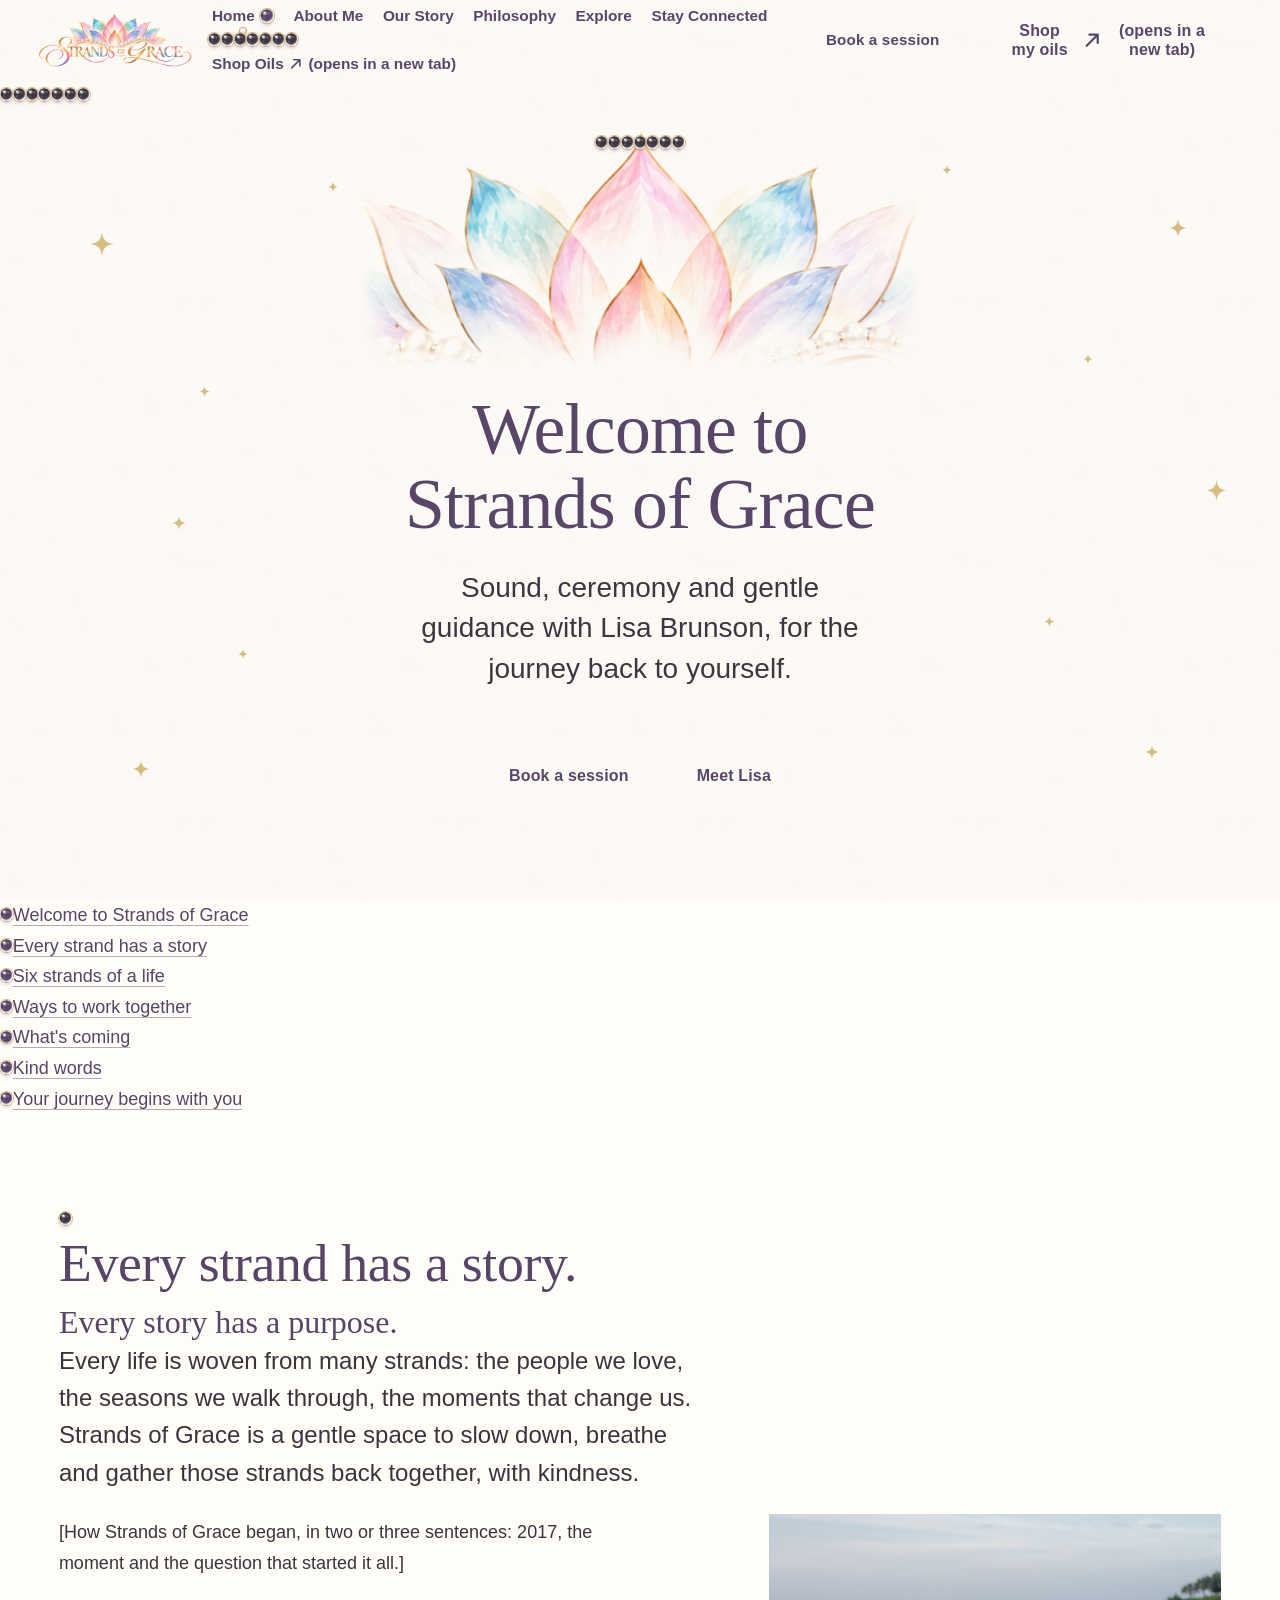
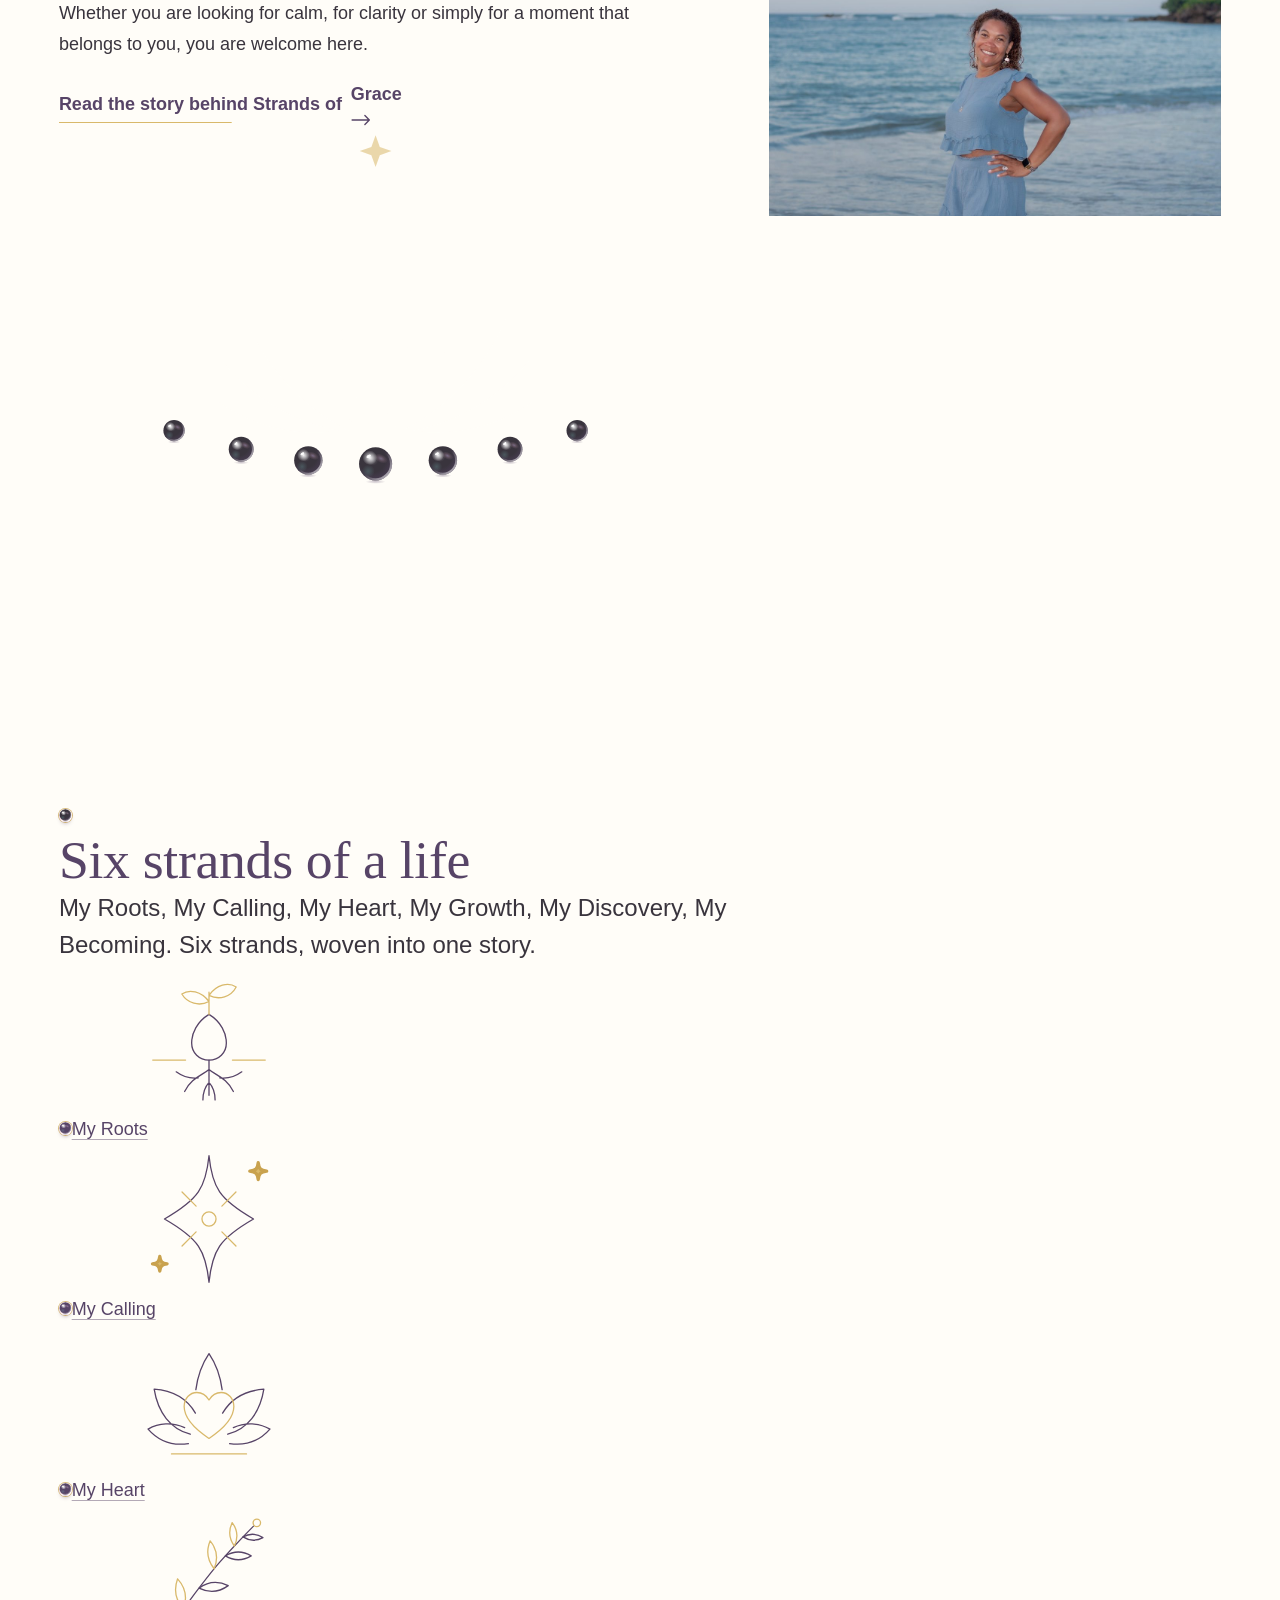
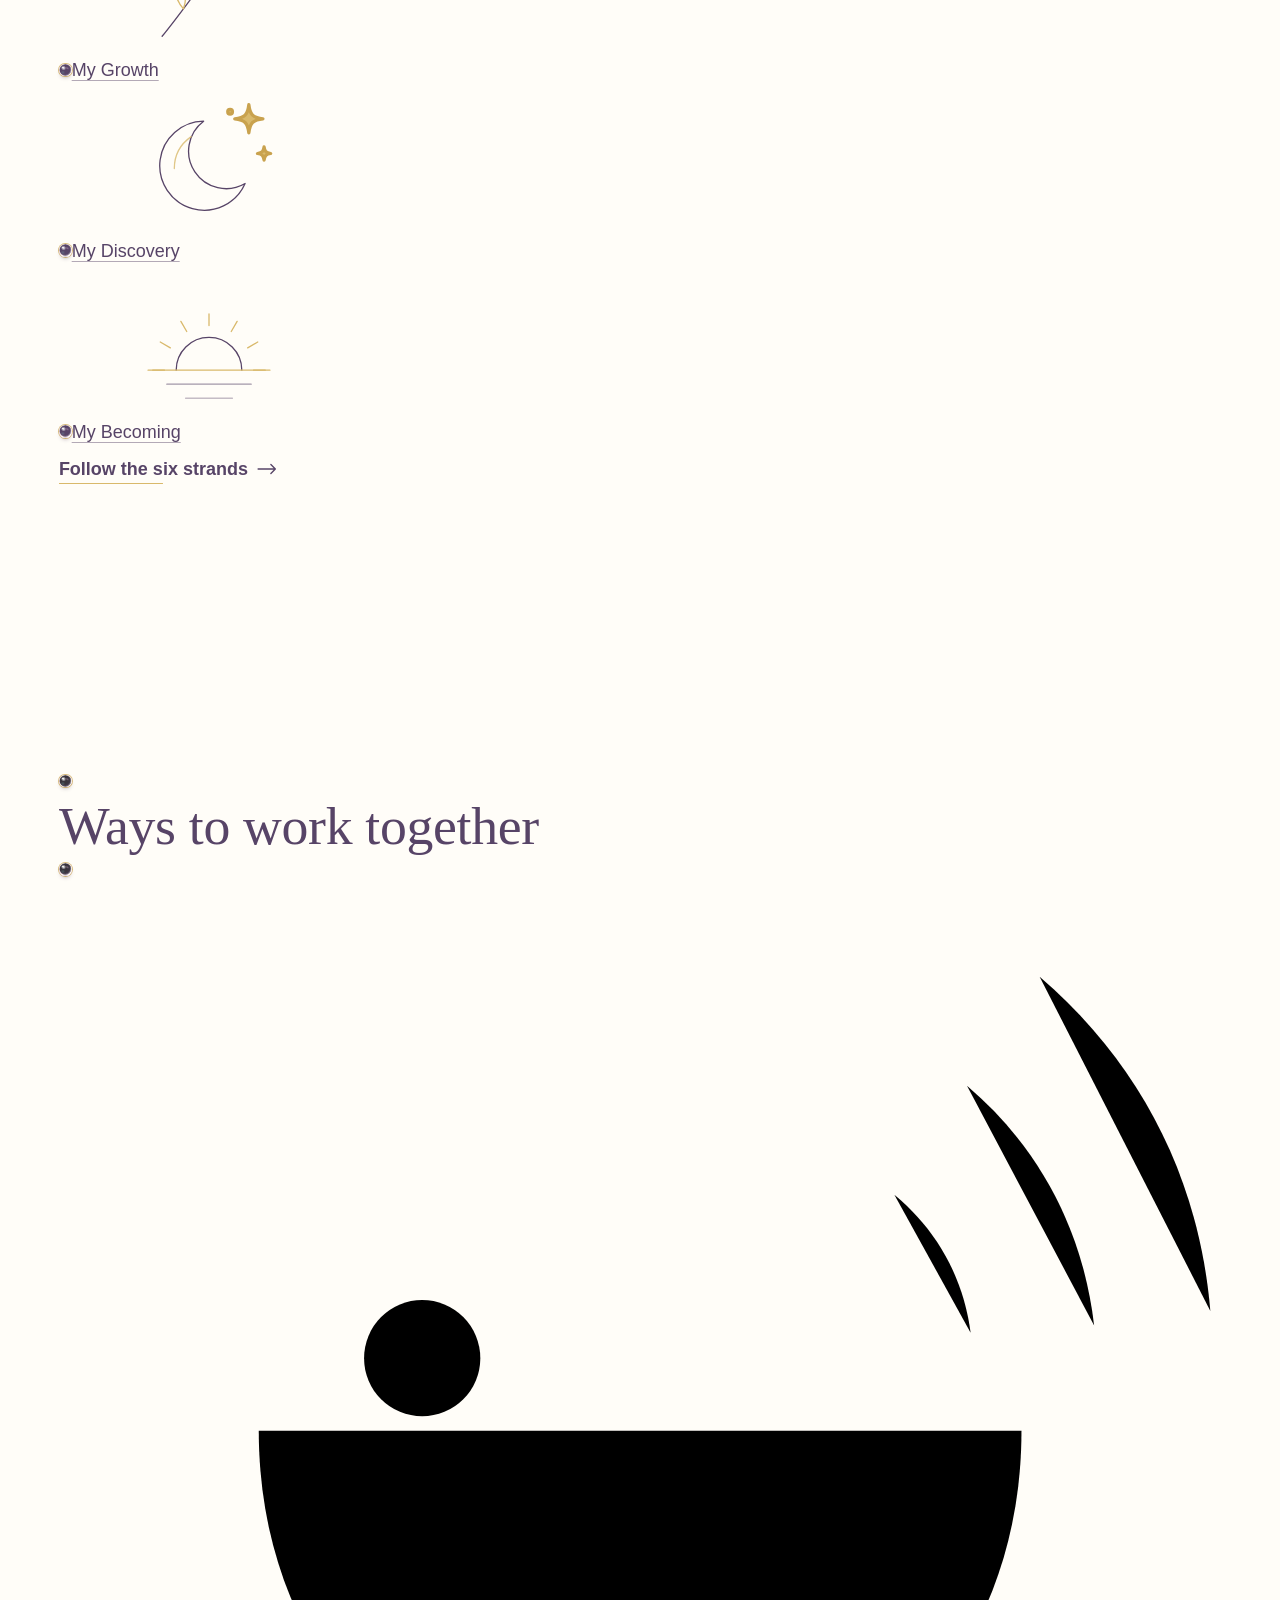
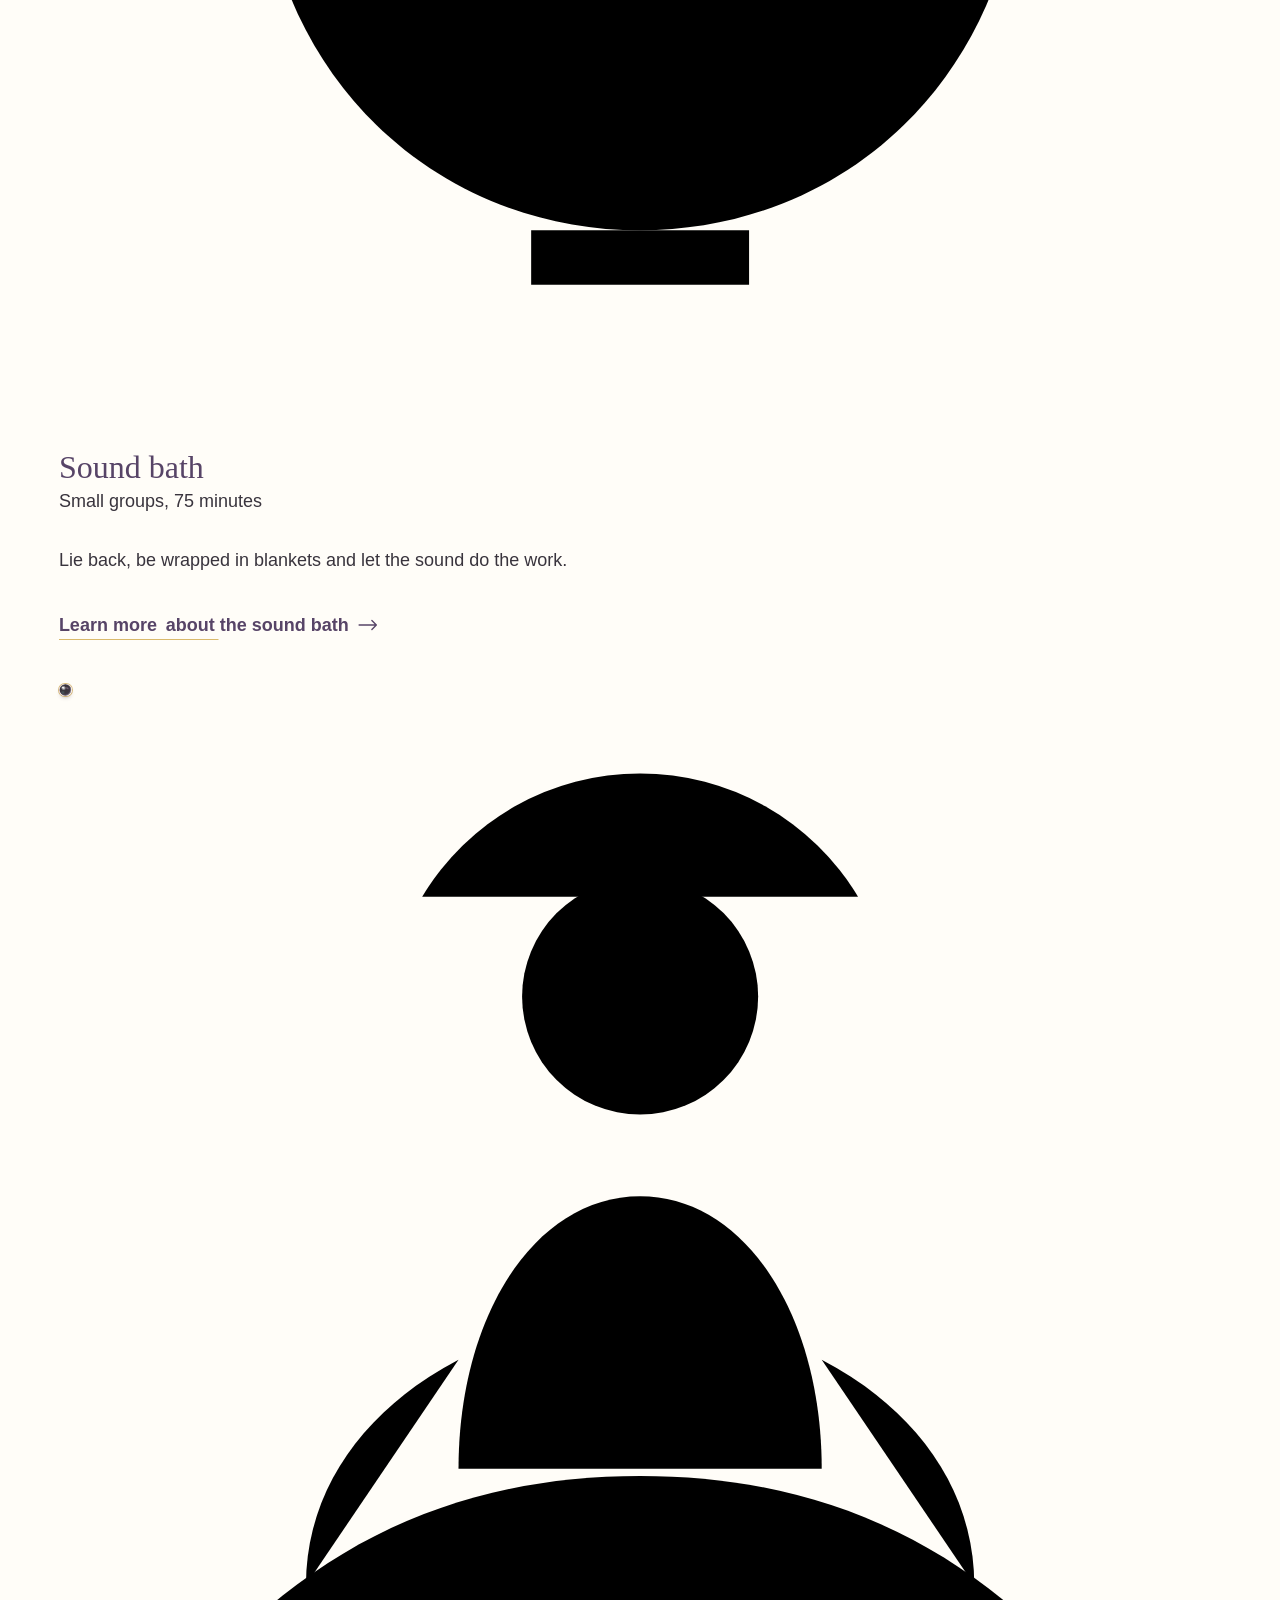
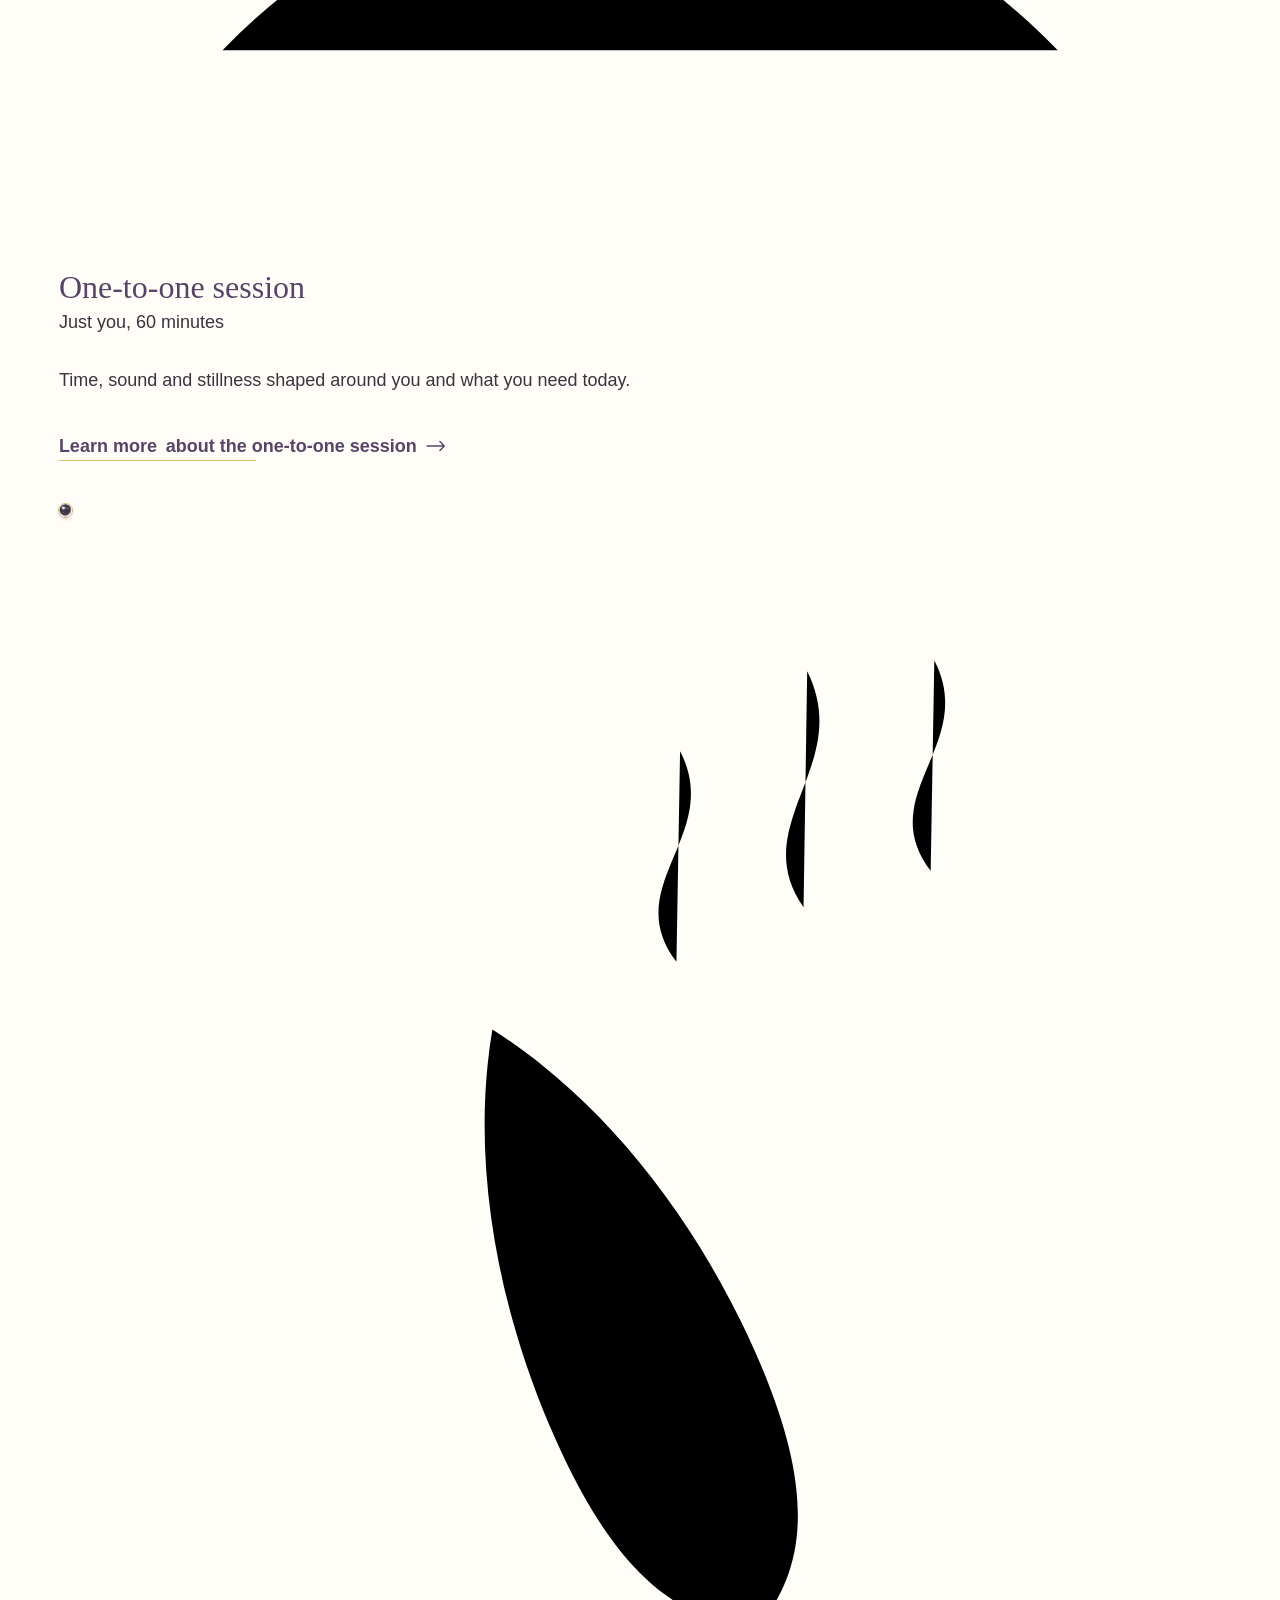
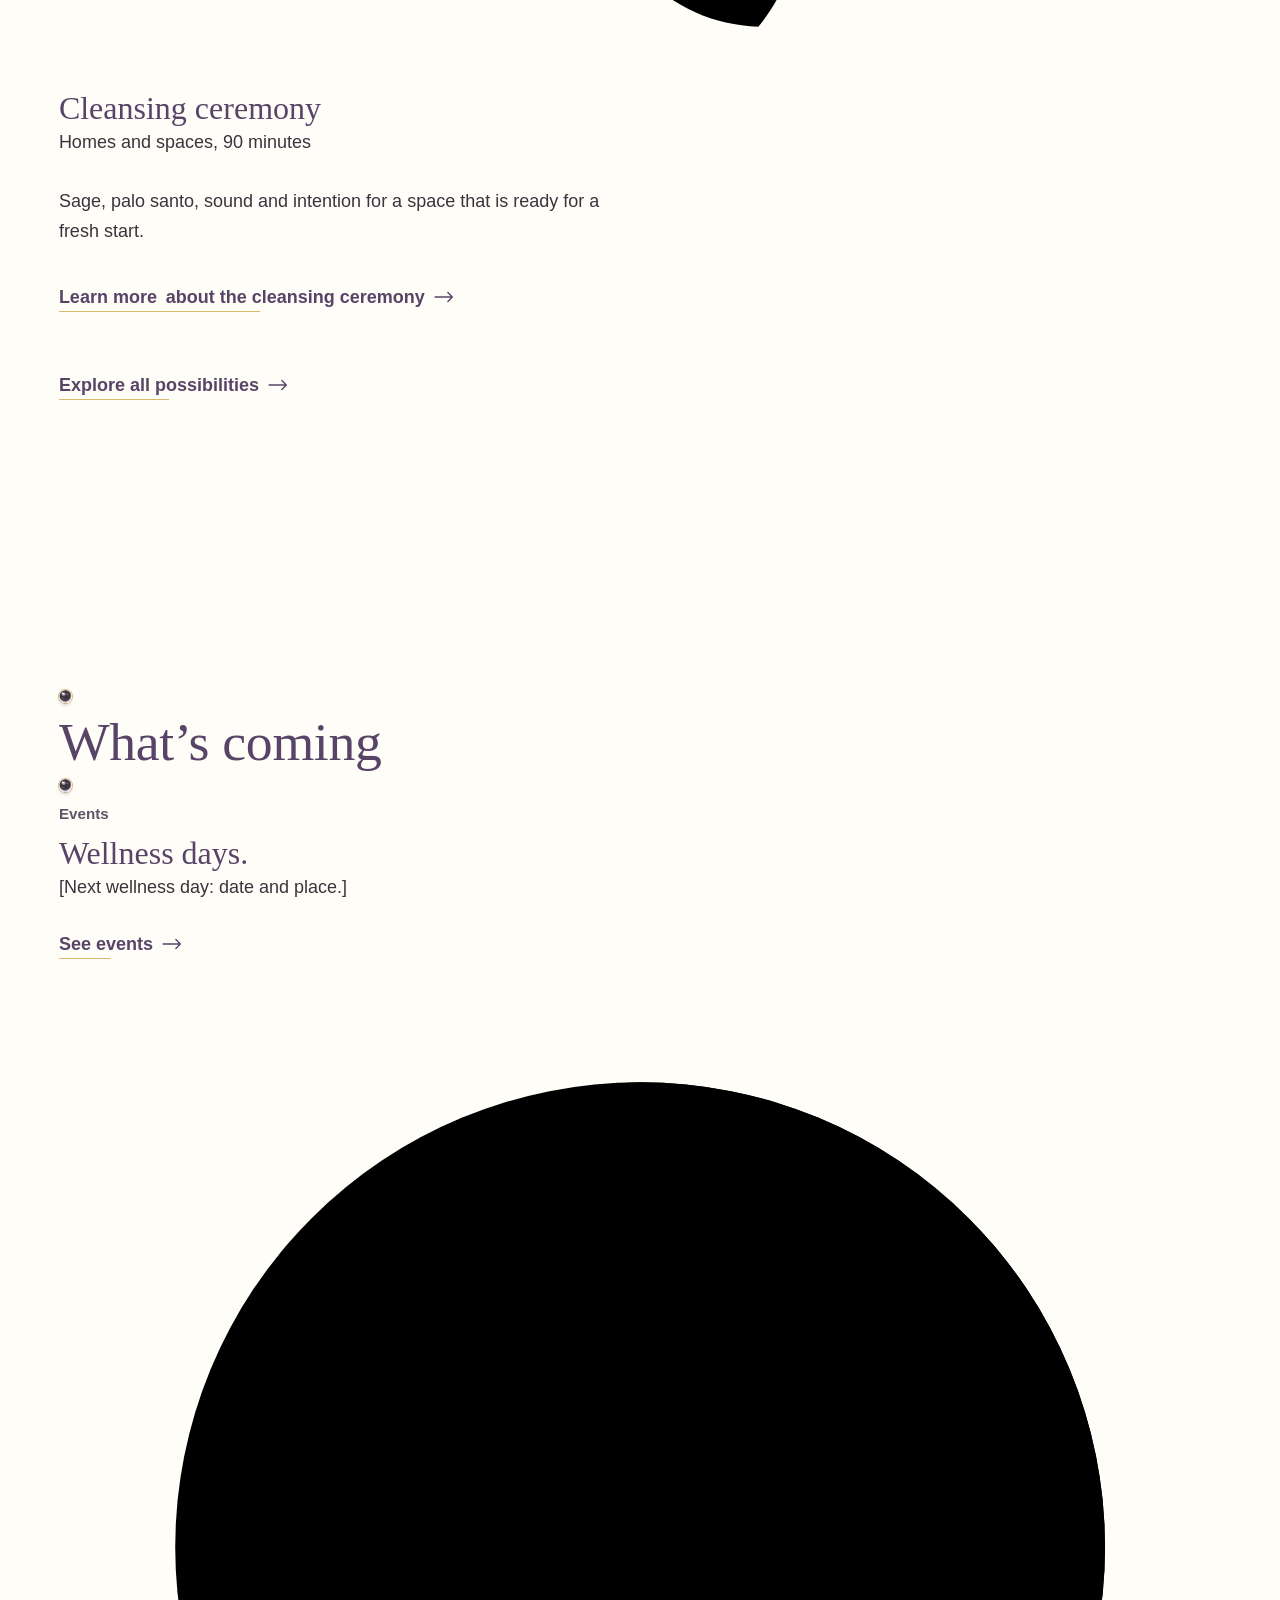
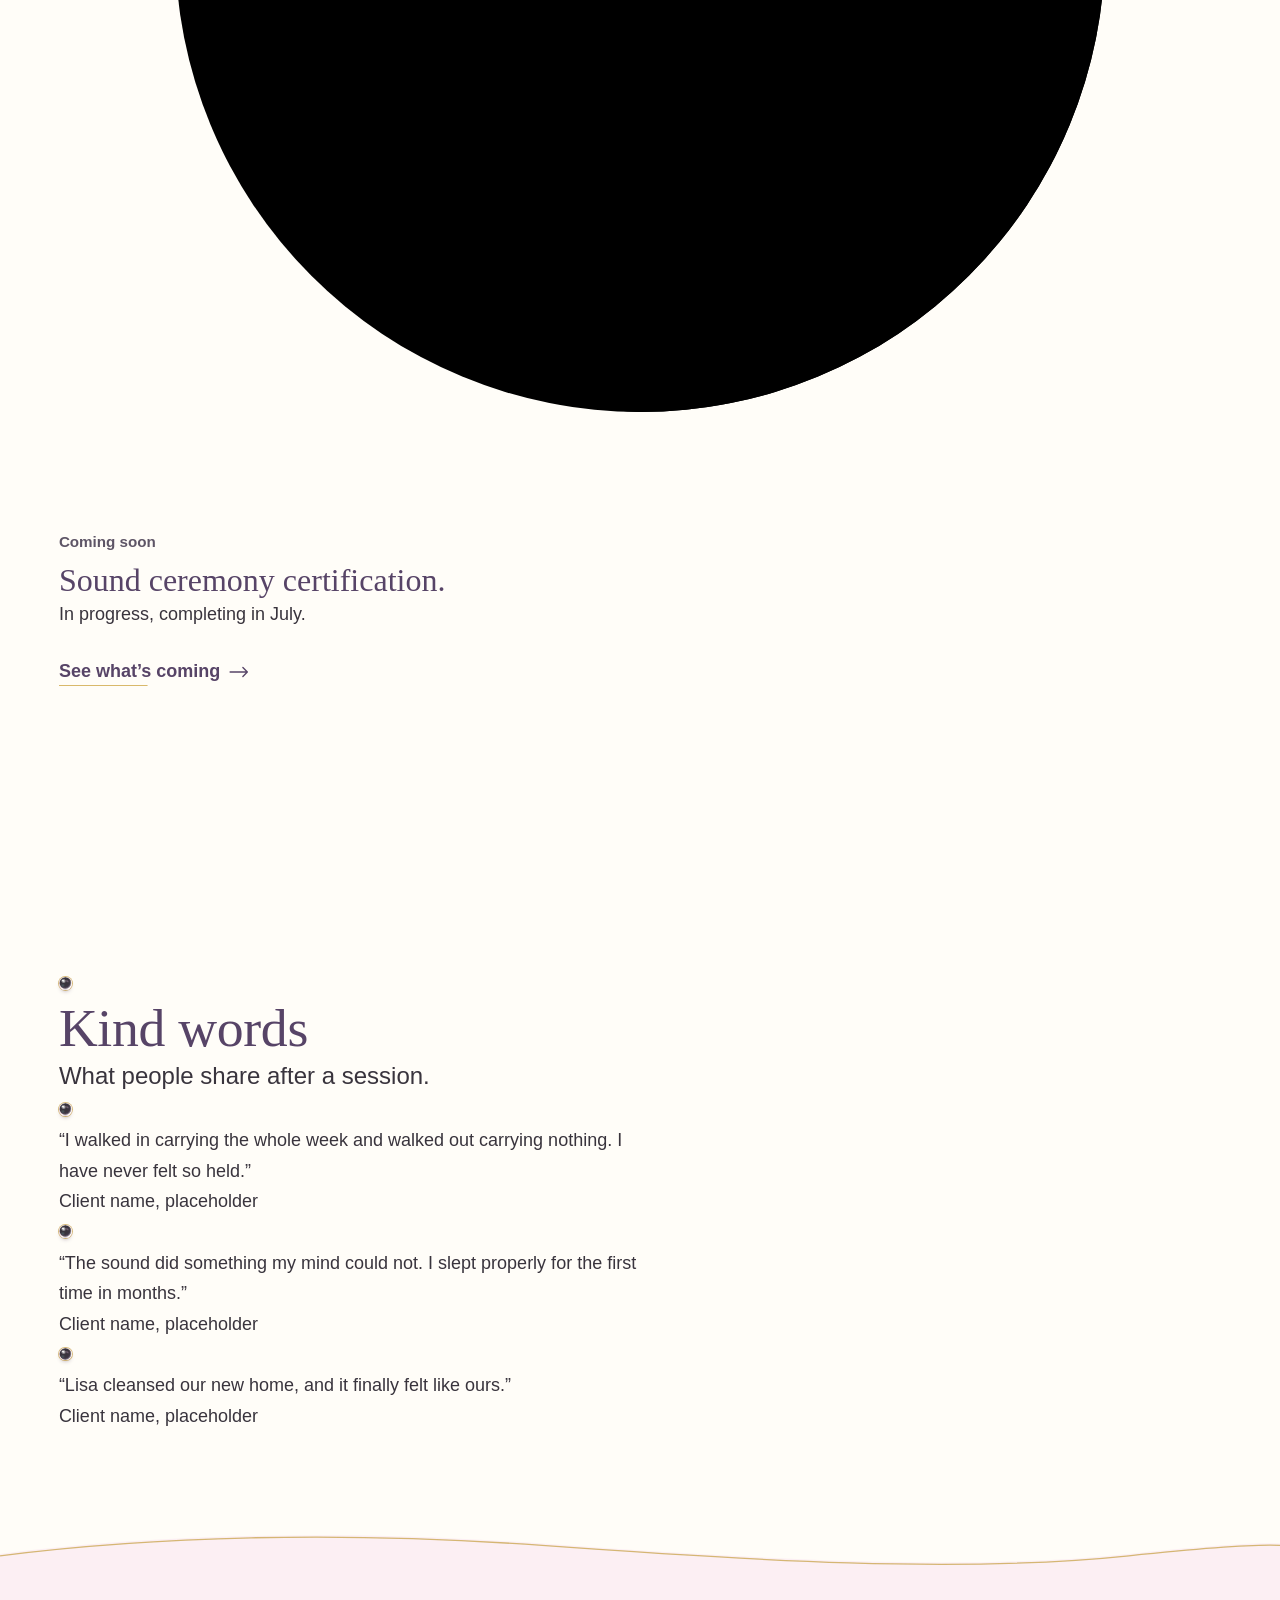
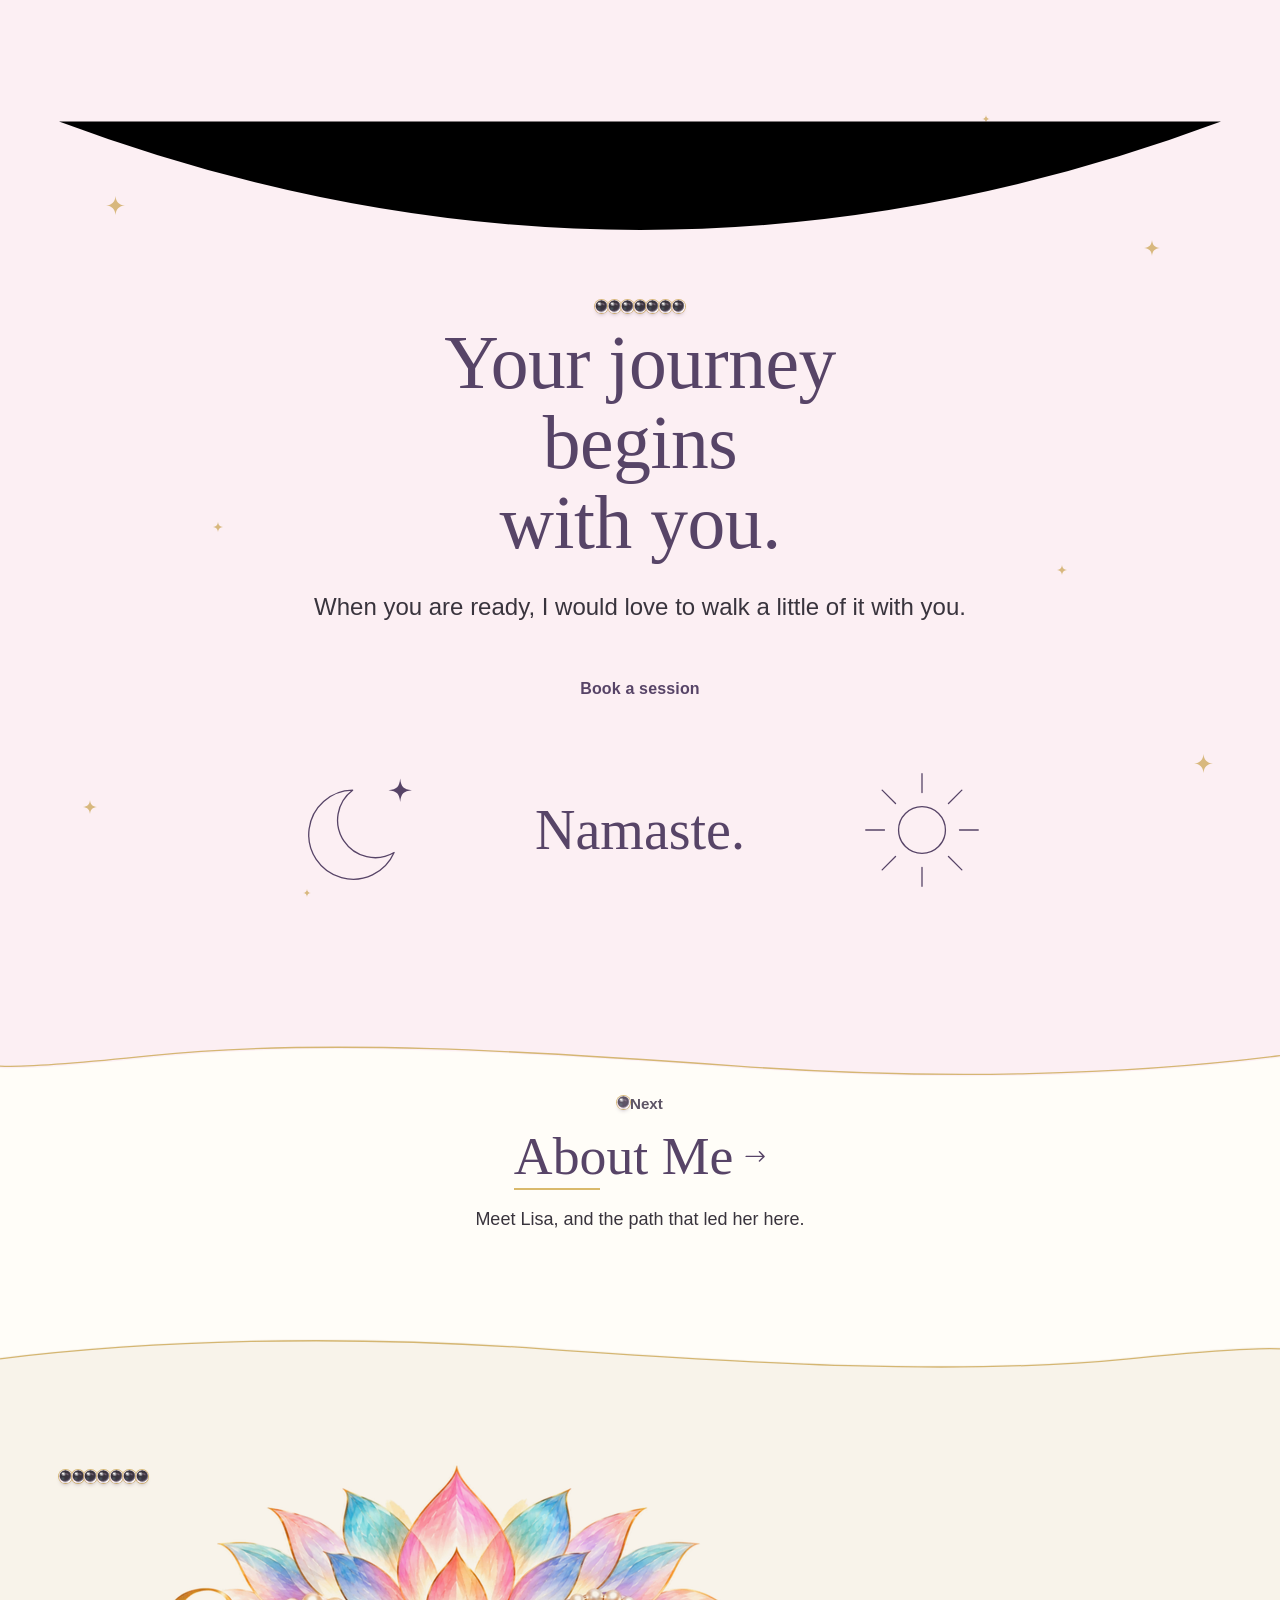
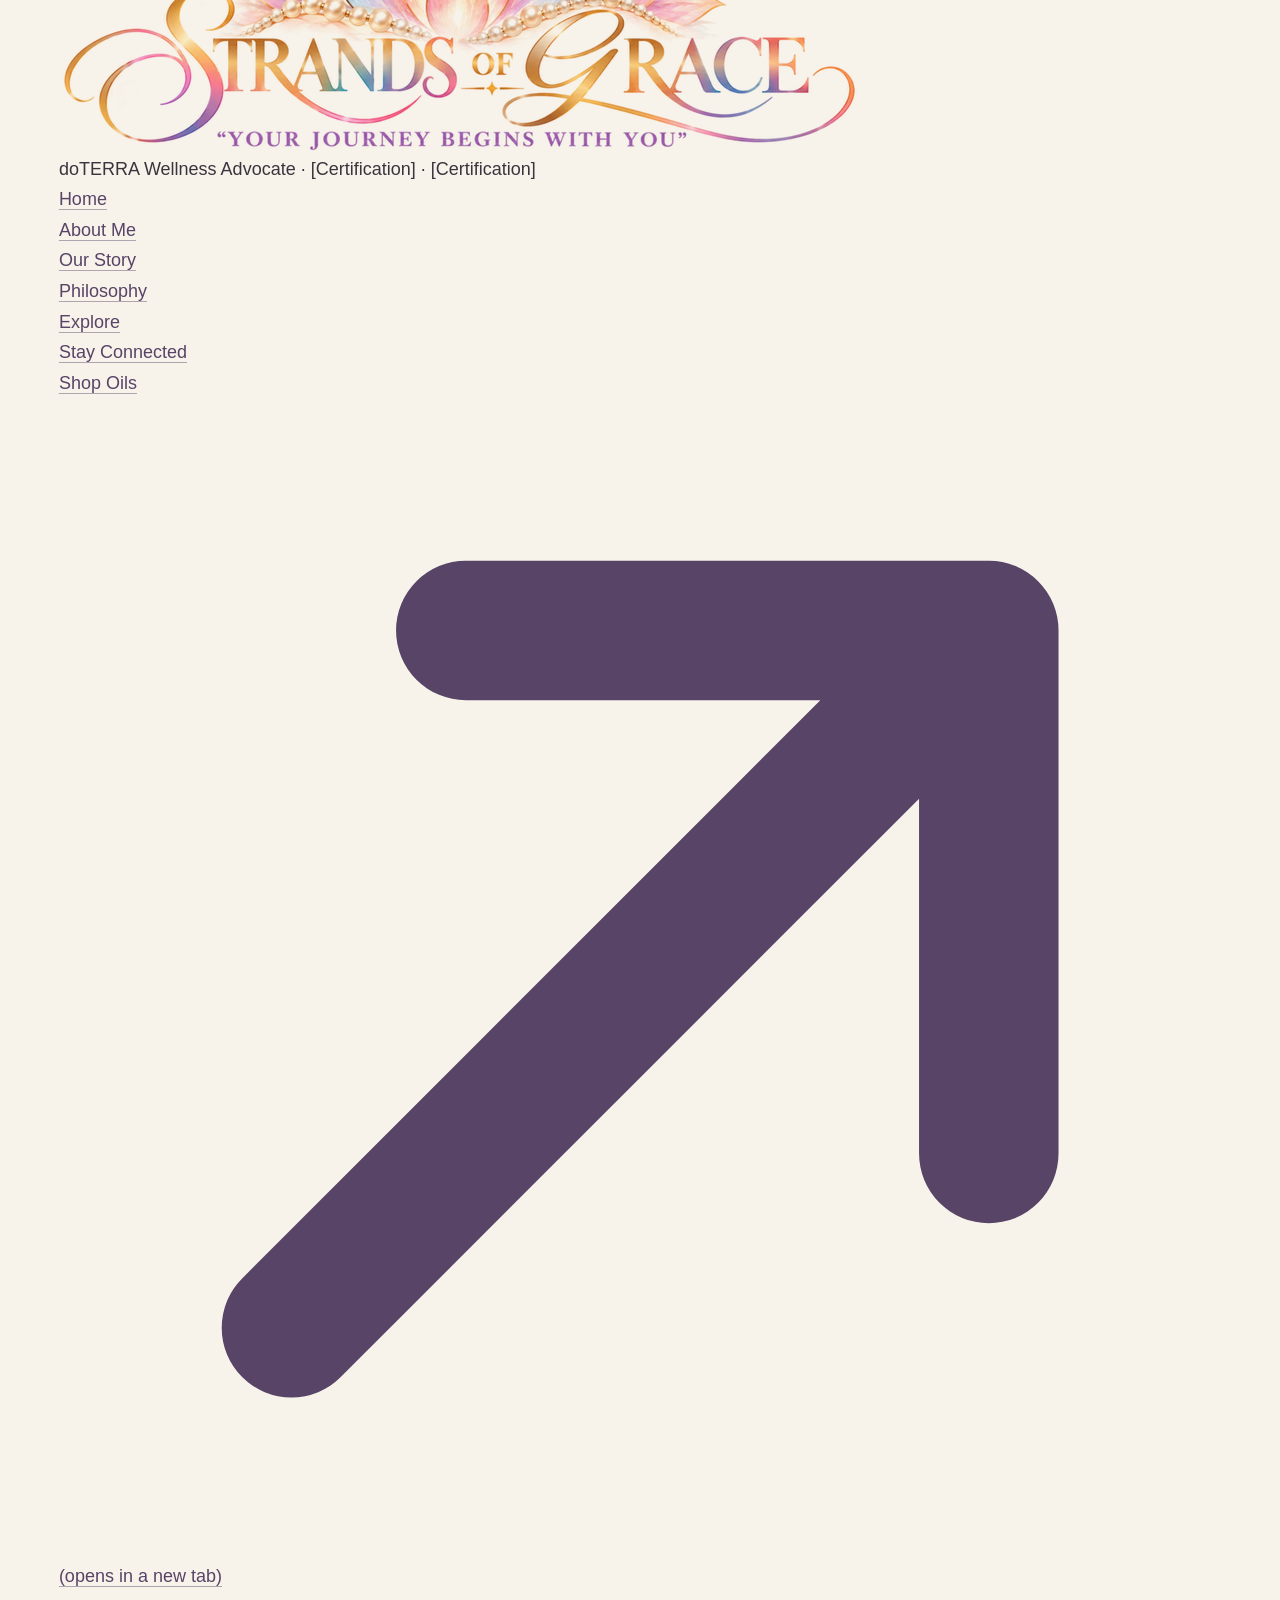
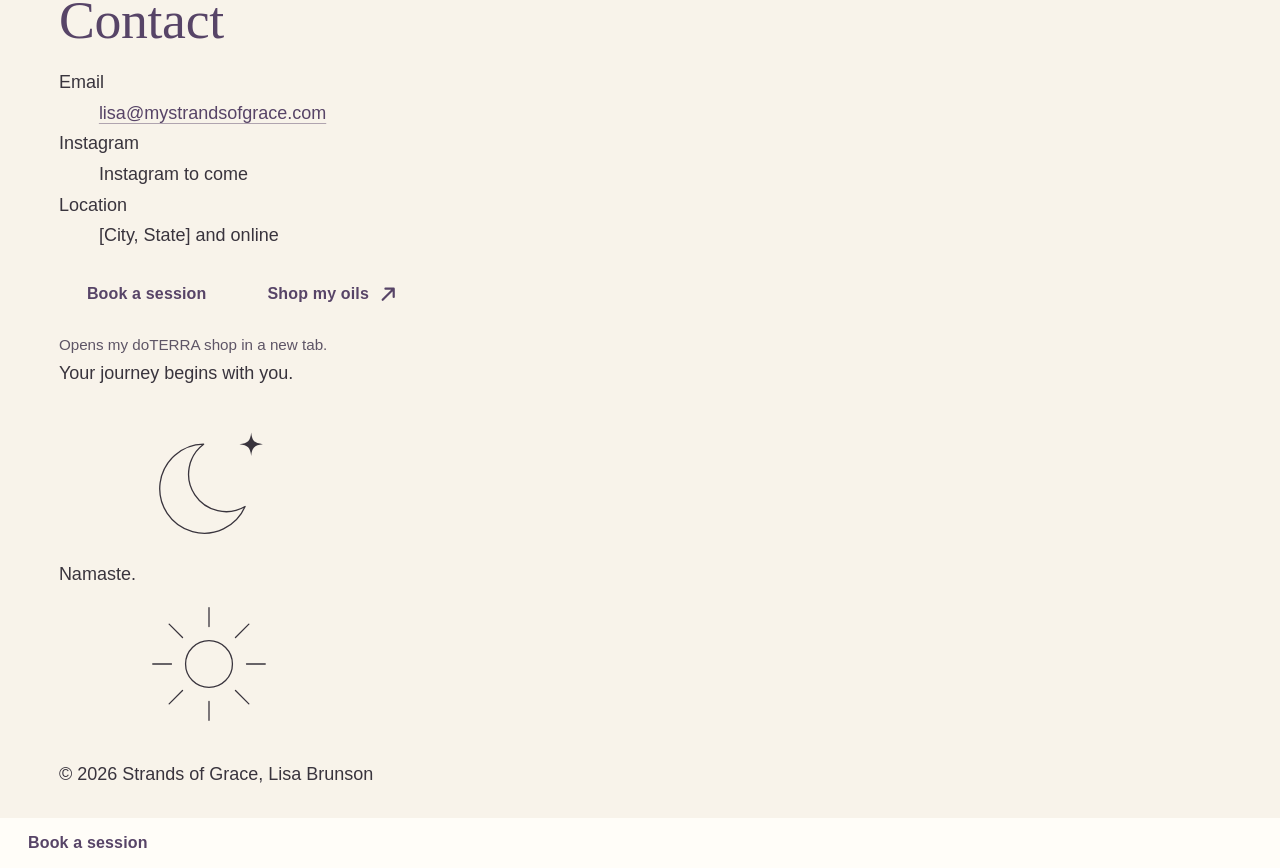
==== commit 3352b405: "Keep sparkles off text and finish the domain move Decorative stars are placed by percentage, so as c" ====
--- a/index.html
+++ b/index.html
@@ -1,8 +1,8 @@
 <!doctype html>
-<html lang="en" class="no-js">
+<html lang="en">
 <head>
   <meta charset="utf-8">
-  <meta name="viewport" content="width=device-width, initial-scale=1, viewport-fit=cover">
+  <meta name="viewport" content="width=device-width, initial-scale=1">
   <title>Strands of Grace</title>
   <meta name="description" content="Strands of Grace with Lisa Brunson: sound, ceremony and gentle guidance for the journey back to yourself.">
   <meta name="theme-color" content="#FFFDF8">
@@ -13,330 +13,422 @@
   <meta property="og:image" content="https://www.mystrandsofgrace.com/assets/brand/og-image.jpg">
   <meta property="og:image:width" content="1200">
   <meta property="og:image:height" content="630">
-  <meta property="og:image:alt" content="The Strands of Grace logo: a watercolour lotus with a strand of pearls">
+  <meta property="og:image:alt" content="The Strands of Grace logo: a watercolour lotus and a strand of pearls above the words Strands of Grace">
   <meta name="twitter:card" content="summary_large_image">
-  <link rel="preload" as="image" href="assets/brand/emblem.webp" fetchpriority="high">
   <link rel="icon" href="assets/brand/favicon-32.png" sizes="32x32" type="image/png">
   <link rel="icon" href="assets/brand/icon-192.png" sizes="192x192" type="image/png">
   <link rel="apple-touch-icon" href="assets/brand/apple-touch-icon.png">
+  <link rel="preload" as="image" href="assets/brand/emblem.webp" fetchpriority="high">
   <link rel="preconnect" href="https://fonts.googleapis.com">
   <link rel="preconnect" href="https://fonts.gstatic.com" crossorigin>
-  <link rel="stylesheet" href="https://fonts.googleapis.com/css2?family=Cormorant+Garamond:ital,wght@0,400;0,500;0,600;1,400;1,500&amp;family=Jost:wght@300;400;500&amp;display=swap">
+  <link rel="stylesheet" href="https://fonts.googleapis.com/css2?family=Italiana&amp;family=Lora:ital,wght@0,400;1,400;1,500&amp;family=DM+Sans:opsz,wght@9..40,400;9..40,500&amp;display=swap">
   <link rel="stylesheet" href="css/theme.css">
   <link rel="stylesheet" href="css/site.css">
-  <script>(function(h){var c=h.className.replace("no-js","js"),q=location.search,s=null;try{s=window.sessionStorage}catch(e){}function pick(k,ok){var m=q.match(new RegExp("[?&]"+k+"=("+ok+")(?:&|#|$)"));if(m){try{if(s)s.setItem("sog-"+k,m[1])}catch(e){}return m[1]}try{return s?s.getItem("sog-"+k):null}catch(e){return null}}if(pick("ink","charcoal|plum")==="charcoal")c+=" ink-charcoal";if(pick("tagline","1|2")==="2")c+=" tagline-2";h.className=c})(document.documentElement);</script>
+  <!-- previews for the two open decisions (?ink=charcoal|plum, ?tagline=2|1), applied before the first paint; see js/site.js -->
+  <script>(function(h){h.classList.add('js');var q=null,s=null;try{q=new URLSearchParams(location.search)}catch(e){}try{s=window.sessionStorage}catch(e){}function pick(k,ok){var v=q&&q.get(k);if(v&&ok.indexOf(v)>-1){try{s&&s.setItem('sog-'+k,v)}catch(e){}return v}try{v=s&&s.getItem('sog-'+k)}catch(e){v=null}return ok.indexOf(v)>-1?v:ok[0]}if(pick('ink',['plum','charcoal'])==='charcoal')h.classList.add('ink-charcoal');if(pick('tagline',['1','2'])==='2')h.classList.add('tagline-2')})(document.documentElement)</script>
   <script src="js/site.js" defer></script>
 </head>
-<body class="page-home">
-  <svg class="sprite" aria-hidden="true" focusable="false" width="0" height="0"><defs><linearGradient id="pg-foil" x1="0" y1="0" x2="1" y2="1"><stop offset="0" stop-color="#B8933F"/><stop offset=".28" stop-color="#E9D6A0"/><stop offset=".52" stop-color="#C9A24B"/><stop offset=".76" stop-color="#F0E2B8"/><stop offset="1" stop-color="#B8933F"/></linearGradient><linearGradient id="pg-foil-v" x1="0" y1="0" x2="0" y2="1"><stop offset="0" stop-color="#F0E2B8"/><stop offset=".45" stop-color="#C9A24B"/><stop offset=".7" stop-color="#E9D6A0"/><stop offset="1" stop-color="#B8933F"/></linearGradient><linearGradient id="pg-line" x1="0" y1="0" x2="1" y2="0"><stop offset="0" stop-color="#C9A24B" stop-opacity="0"/><stop offset=".1" stop-color="#C9A24B" stop-opacity=".8"/><stop offset=".3" stop-color="#E9D6A0"/><stop offset=".5" stop-color="#B8933F"/><stop offset=".7" stop-color="#E9D6A0"/><stop offset=".9" stop-color="#C9A24B" stop-opacity=".8"/><stop offset="1" stop-color="#C9A24B" stop-opacity="0"/></linearGradient><linearGradient id="pg-line-solid" x1="0" y1="0" x2="1" y2="0"><stop offset="0" stop-color="#B8933F"/><stop offset=".3" stop-color="#E9D6A0"/><stop offset=".5" stop-color="#C9A24B"/><stop offset=".7" stop-color="#F0E2B8"/><stop offset="1" stop-color="#B8933F"/></linearGradient><radialGradient id="pg-pearl" cx=".36" cy=".3" r=".78"><stop offset="0" stop-color="#FFFFFF"/><stop offset=".22" stop-color="#FDF9F4"/><stop offset=".55" stop-color="#F1E6E0"/><stop offset=".82" stop-color="#DECBD4"/><stop offset="1" stop-color="#C6B1C0"/></radialGradient><radialGradient id="pg-rim" cx=".5" cy=".5" r=".5" fx=".32" fy=".27"><stop offset="0" stop-color="#C8B4E8" stop-opacity="0"/><stop offset=".74" stop-color="#C8B4E8" stop-opacity="0"/><stop offset=".92" stop-color="#C8B4E8" stop-opacity=".6"/><stop offset="1" stop-color="#B49CDC" stop-opacity=".85"/></radialGradient><radialGradient id="pg-rim-gold" cx=".5" cy=".5" r=".5" fx=".32" fy=".27"><stop offset="0" stop-color="#D9B96B" stop-opacity="0"/><stop offset=".74" stop-color="#D9B96B" stop-opacity="0"/><stop offset=".92" stop-color="#D9B96B" stop-opacity=".55"/><stop offset="1" stop-color="#B8933F" stop-opacity=".8"/></radialGradient><radialGradient id="pg-hi" cx=".5" cy=".5" r=".5"><stop offset="0" stop-color="#FFFFFF" stop-opacity=".95"/><stop offset=".55" stop-color="#FFFFFF" stop-opacity=".35"/><stop offset="1" stop-color="#FFFFFF" stop-opacity="0"/></radialGradient><radialGradient id="pg-shadow" cx=".5" cy=".5" r=".5"><stop offset="0" stop-color="#574467" stop-opacity=".34"/><stop offset=".55" stop-color="#574467" stop-opacity=".12"/><stop offset="1" stop-color="#574467" stop-opacity="0"/></radialGradient><radialGradient id="pg-pearl-blush" cx=".36" cy=".3" r=".78"><stop offset="0" stop-color="#FFFFFF"/><stop offset=".3" stop-color="#F8DBE8"/><stop offset=".72" stop-color="#F2B7D2"/><stop offset="1" stop-color="#D69BB7"/></radialGradient><radialGradient id="pg-pearl-lavender" cx=".36" cy=".3" r=".78"><stop offset="0" stop-color="#FFFFFF"/><stop offset=".3" stop-color="#E4DAF4"/><stop offset=".72" stop-color="#C8B4E8"/><stop offset="1" stop-color="#A994CC"/></radialGradient><radialGradient id="pg-pearl-blue" cx=".36" cy=".3" r=".78"><stop offset="0" stop-color="#FFFFFF"/><stop offset=".3" stop-color="#D3E4F6"/><stop offset=".72" stop-color="#A7C9EE"/><stop offset="1" stop-color="#8FB0D6"/></radialGradient><radialGradient id="pg-pearl-teal" cx=".36" cy=".3" r=".78"><stop offset="0" stop-color="#FFFFFF"/><stop offset=".3" stop-color="#C3EAE8"/><stop offset=".72" stop-color="#87D4D1"/><stop offset="1" stop-color="#74B9B8"/></radialGradient><radialGradient id="pg-pearl-sage" cx=".36" cy=".3" r=".78"><stop offset="0" stop-color="#FFFFFF"/><stop offset=".3" stop-color="#DAEBD4"/><stop offset=".72" stop-color="#B6D7AA"/><stop offset="1" stop-color="#9CBD90"/></radialGradient><radialGradient id="pg-pearl-peach" cx=".36" cy=".3" r=".78"><stop offset="0" stop-color="#FFFFFF"/><stop offset=".3" stop-color="#FAE2D4"/><stop offset=".72" stop-color="#F6C6A8"/><stop offset="1" stop-color="#D9AA8F"/></radialGradient><radialGradient id="pg-pearl-gold" cx=".36" cy=".3" r=".78"><stop offset="0" stop-color="#FFFFFF"/><stop offset=".3" stop-color="#ECDCB5"/><stop offset=".72" stop-color="#D9B96B"/><stop offset="1" stop-color="#B8933F"/></radialGradient><linearGradient id="pg-petal-blush" x1="0" y1="1" x2="0" y2="0"><stop offset="0" stop-color="#FBE7DD"/><stop offset=".34" stop-color="#F5C4D8"/><stop offset=".68" stop-color="#F2B7D2"/><stop offset="1" stop-color="#E9A1C4"/></linearGradient><linearGradient id="pg-petal-lavender" x1="0" y1="1" x2="0" y2="0"><stop offset="0" stop-color="#F0E6F7"/><stop offset=".34" stop-color="#D7C6EE"/><stop offset=".68" stop-color="#C8B4E8"/><stop offset="1" stop-color="#B59EDD"/></linearGradient><linearGradient id="pg-petal-blue" x1="0" y1="1" x2="0" y2="0"><stop offset="0" stop-color="#EAF1FA"/><stop offset=".34" stop-color="#C2D8F3"/><stop offset=".68" stop-color="#A7C9EE"/><stop offset="1" stop-color="#8FB4E6"/></linearGradient><linearGradient id="pg-petal-teal" x1="0" y1="1" x2="0" y2="0"><stop offset="0" stop-color="#E8F7F6"/><stop offset=".34" stop-color="#B3E2E0"/><stop offset=".68" stop-color="#87D4D1"/><stop offset="1" stop-color="#76C6C6"/></linearGradient><linearGradient id="pg-petal-sage" x1="0" y1="1" x2="0" y2="0"><stop offset="0" stop-color="#EFF7EB"/><stop offset=".34" stop-color="#CDE4C4"/><stop offset=".68" stop-color="#B6D7AA"/><stop offset="1" stop-color="#A2C995"/></linearGradient><linearGradient id="pg-petal-peach" x1="0" y1="1" x2="0" y2="0"><stop offset="0" stop-color="#FDF0E6"/><stop offset=".34" stop-color="#F9D6C1"/><stop offset=".68" stop-color="#F6C6A8"/><stop offset="1" stop-color="#F1B590"/></linearGradient><linearGradient id="pg-petal-gold" x1="0" y1="1" x2="0" y2="0"><stop offset="0" stop-color="#FBF3E0"/><stop offset=".34" stop-color="#EBD9A9"/><stop offset=".68" stop-color="#DEC27F"/><stop offset="1" stop-color="#D2B065"/></linearGradient><linearGradient id="pg-glass" x1="0" y1="0" x2="1" y2="0"><stop offset="0" stop-color="#6B5979"/><stop offset=".3" stop-color="#9684A6"/><stop offset=".55" stop-color="#7B6889"/><stop offset="1" stop-color="#4A3B57"/></linearGradient><linearGradient id="pg-label-sheen" x1="0" y1="0" x2="1" y2="0"><stop offset="0" stop-color="#FFFFFF" stop-opacity=".06"/><stop offset=".22" stop-color="#FFFFFF" stop-opacity=".5"/><stop offset=".5" stop-color="#FFFFFF" stop-opacity=".12"/><stop offset="1" stop-color="#574467" stop-opacity=".16"/></linearGradient></defs><symbol id="pearl" viewBox="0 0 20 20" overflow="visible"><ellipse cx="10" cy="18.6" rx="6.6" ry="1.8" fill="url(#pg-shadow)"/><circle cx="10" cy="10" r="8.4" fill="url(#pg-pearl)"/><circle cx="10" cy="10" r="8.4" fill="url(#pg-rim)"/><ellipse cx="7.1" cy="6.5" rx="3" ry="2" transform="rotate(-32 7.1 6.5)" fill="url(#pg-hi)"/></symbol><symbol id="pearl-blush" viewBox="0 0 20 20" overflow="visible"><ellipse cx="10" cy="18.6" rx="6.6" ry="1.8" fill="url(#pg-shadow)"/><circle cx="10" cy="10" r="8.4" fill="url(#pg-pearl-blush)"/><circle cx="10" cy="10" r="8.4" fill="url(#pg-rim-gold)"/><ellipse cx="7.1" cy="6.5" rx="3" ry="2" transform="rotate(-32 7.1 6.5)" fill="url(#pg-hi)"/></symbol><symbol id="pearl-lavender" viewBox="0 0 20 20" overflow="visible"><ellipse cx="10" cy="18.6" rx="6.6" ry="1.8" fill="url(#pg-shadow)"/><circle cx="10" cy="10" r="8.4" fill="url(#pg-pearl-lavender)"/><circle cx="10" cy="10" r="8.4" fill="url(#pg-rim-gold)"/><ellipse cx="7.1" cy="6.5" rx="3" ry="2" transform="rotate(-32 7.1 6.5)" fill="url(#pg-hi)"/></symbol><symbol id="pearl-blue" viewBox="0 0 20 20" overflow="visible"><ellipse cx="10" cy="18.6" rx="6.6" ry="1.8" fill="url(#pg-shadow)"/><circle cx="10" cy="10" r="8.4" fill="url(#pg-pearl-blue)"/><circle cx="10" cy="10" r="8.4" fill="url(#pg-rim-gold)"/><ellipse cx="7.1" cy="6.5" rx="3" ry="2" transform="rotate(-32 7.1 6.5)" fill="url(#pg-hi)"/></symbol><symbol id="pearl-teal" viewBox="0 0 20 20" overflow="visible"><ellipse cx="10" cy="18.6" rx="6.6" ry="1.8" fill="url(#pg-shadow)"/><circle cx="10" cy="10" r="8.4" fill="url(#pg-pearl-teal)"/><circle cx="10" cy="10" r="8.4" fill="url(#pg-rim-gold)"/><ellipse cx="7.1" cy="6.5" rx="3" ry="2" transform="rotate(-32 7.1 6.5)" fill="url(#pg-hi)"/></symbol><symbol id="pearl-sage" viewBox="0 0 20 20" overflow="visible"><ellipse cx="10" cy="18.6" rx="6.6" ry="1.8" fill="url(#pg-shadow)"/><circle cx="10" cy="10" r="8.4" fill="url(#pg-pearl-sage)"/><circle cx="10" cy="10" r="8.4" fill="url(#pg-rim-gold)"/><ellipse cx="7.1" cy="6.5" rx="3" ry="2" transform="rotate(-32 7.1 6.5)" fill="url(#pg-hi)"/></symbol><symbol id="pearl-peach" viewBox="0 0 20 20" overflow="visible"><ellipse cx="10" cy="18.6" rx="6.6" ry="1.8" fill="url(#pg-shadow)"/><circle cx="10" cy="10" r="8.4" fill="url(#pg-pearl-peach)"/><circle cx="10" cy="10" r="8.4" fill="url(#pg-rim-gold)"/><ellipse cx="7.1" cy="6.5" rx="3" ry="2" transform="rotate(-32 7.1 6.5)" fill="url(#pg-hi)"/></symbol><symbol id="pearl-gold" viewBox="0 0 20 20" overflow="visible"><ellipse cx="10" cy="18.6" rx="6.6" ry="1.8" fill="url(#pg-shadow)"/><circle cx="10" cy="10" r="8.4" fill="url(#pg-pearl-gold)"/><circle cx="10" cy="10" r="8.4" fill="url(#pg-rim)"/><ellipse cx="7.1" cy="6.5" rx="3" ry="2" transform="rotate(-32 7.1 6.5)" fill="url(#pg-hi)"/></symbol><symbol id="strand" viewBox="0 0 600 56" overflow="visible"><path d="M6 12C190 50 410 50 594 12" fill="none" stroke="url(#pg-line)" stroke-width="1.7"/><g class="pearls"><use href="#pearl" x="58.1" y="19.7" width="4.5" height="4.5"/><use href="#pearl" x="87.5" y="23.8" width="5.2" height="5.2"/><use href="#pearl" x="119.6" y="27.8" width="5.5" height="5.5"/><use href="#pearl" x="124.8" y="27.7" width="6.9" height="6.9"/><use href="#pearl" x="131.4" y="29.1" width="5.5" height="5.5"/><use href="#pearl" x="161.7" y="31.6" width="6.4" height="6.4"/><use href="#pearl" x="167.7" y="31.4" width="7.9" height="7.9"/><use href="#pearl" x="175.1" y="32.6" width="6.4" height="6.4"/><use href="#pearl" x="202.4" y="33.9" width="7.6" height="7.6"/><use href="#pearl" x="209.3" y="33.8" width="8.8" height="8.8"/><use href="#pearl" x="217.3" y="33.6" width="10.0" height="10.0"/><use href="#pearl" x="226.2" y="33.3" width="11.4" height="11.4"/><use href="#pearl" x="236.5" y="33.1" width="12.9" height="12.9"/><use href="#pearl" x="247.8" y="32.6" width="14.5" height="14.5"/><use href="#pearl" x="260.6" y="32.1" width="16.2" height="16.2"/><use href="#pearl" x="274.7" y="31.5" width="17.9" height="17.9"/><use href="#pearl" x="290.4" y="30.7" width="19.5" height="19.5"/><use href="#pearl" x="307.6" y="31.5" width="17.9" height="17.9"/><use href="#pearl" x="323.4" y="32.1" width="16.2" height="16.2"/><use href="#pearl" x="337.9" y="32.6" width="14.5" height="14.5"/><use href="#pearl" x="350.8" y="33.1" width="12.9" height="12.9"/><use href="#pearl" x="362.5" y="33.3" width="11.4" height="11.4"/><use href="#pearl" x="372.9" y="33.6" width="10.0" height="10.0"/><use href="#pearl" x="382.0" y="33.8" width="8.8" height="8.8"/><use href="#pearl" x="390.2" y="33.9" width="7.6" height="7.6"/><use href="#pearl" x="418.6" y="32.6" width="6.4" height="6.4"/><use href="#pearl" x="424.6" y="31.4" width="7.9" height="7.9"/><use href="#pearl" x="432.0" y="31.5" width="6.4" height="6.4"/><use href="#pearl" x="463.3" y="29.0" width="5.5" height="5.5"/><use href="#pearl" x="468.5" y="27.7" width="6.9" height="6.9"/><use href="#pearl" x="475.1" y="27.7" width="5.5" height="5.5"/><use href="#pearl" x="507.4" y="23.8" width="5.2" height="5.2"/><use href="#pearl" x="537.5" y="19.7" width="4.5" height="4.5"/></g></symbol><symbol id="strand-colours" viewBox="0 0 600 56" overflow="visible"><path d="M6 12C190 50 410 50 594 12" fill="none" stroke="url(#pg-line)" stroke-width="1.7"/><g class="pearls"><use href="#pearl" x="55.7" y="19.3" width="4.5" height="4.5"/><use href="#pearl" x="85.2" y="23.5" width="5.2" height="5.2"/><use href="#pearl" x="117.3" y="27.5" width="5.5" height="5.5"/><use href="#pearl" x="122.4" y="27.4" width="6.9" height="6.9"/><use href="#pearl" x="129.0" y="28.8" width="5.5" height="5.5"/><use href="#pearl" x="159.3" y="31.3" width="6.4" height="6.4"/><use href="#pearl" x="165.3" y="31.2" width="7.9" height="7.9"/><use href="#pearl" x="172.7" y="32.5" width="6.4" height="6.4"/><use href="#pearl" x="199.9" y="33.7" width="7.9" height="7.9"/><use href="#pearl" x="207.1" y="33.5" width="9.0" height="9.0"/><use href="#pearl" x="215.4" y="33.4" width="10.2" height="10.2"/><use href="#pearl" x="224.4" y="33.2" width="11.7" height="11.7"/><use href="#pearl" x="234.9" y="32.9" width="13.1" height="13.1"/><use href="#pearl" x="246.3" y="32.3" width="15.0" height="15.0"/><use href="#pearl" x="259.6" y="31.8" width="16.7" height="16.7"/><use href="#pearl-teal" x="274.2" y="31.2" width="18.3" height="18.3"/><use href="#pearl-blue" x="290.2" y="30.5" width="20.0" height="20.0"/><use href="#pearl-lavender" x="307.6" y="31.2" width="18.3" height="18.3"/><use href="#pearl-blush" x="323.9" y="31.8" width="16.7" height="16.7"/><use href="#pearl-peach" x="338.8" y="32.3" width="15.0" height="15.0"/><use href="#pearl-gold" x="352.2" y="32.9" width="13.1" height="13.1"/><use href="#pearl-sage" x="364.0" y="33.1" width="11.7" height="11.7"/><use href="#pearl" x="374.6" y="33.4" width="10.2" height="10.2"/><use href="#pearl" x="384.0" y="33.5" width="9.0" height="9.0"/><use href="#pearl" x="392.4" y="33.7" width="7.9" height="7.9"/><use href="#pearl" x="421.0" y="32.4" width="6.4" height="6.4"/><use href="#pearl" x="427.0" y="31.2" width="7.9" height="7.9"/><use href="#pearl" x="434.4" y="31.3" width="6.4" height="6.4"/><use href="#pearl" x="465.7" y="28.8" width="5.5" height="5.5"/><use href="#pearl" x="470.8" y="27.4" width="6.9" height="6.9"/><use href="#pearl" x="477.4" y="27.5" width="5.5" height="5.5"/><use href="#pearl" x="509.7" y="23.5" width="5.2" height="5.2"/><use href="#pearl" x="540.0" y="19.3" width="4.5" height="4.5"/></g></symbol><symbol id="strand-mini" viewBox="0 0 140 22" overflow="visible"><path d="M4 6C46 17 94 17 136 6" fill="none" stroke="url(#pg-line)" stroke-width="1.2"/><g class="pearls"><use href="#pearl" x="27.8" y="9.3" width="4.0" height="4.0"/><use href="#pearl" x="40.0" y="10.3" width="5.2" height="5.2"/><use href="#pearl" x="44.9" y="10.3" width="6.2" height="6.2"/><use href="#pearl" x="50.4" y="10.1" width="7.4" height="7.4"/><use href="#pearl" x="57.0" y="9.7" width="8.8" height="8.8"/><use href="#pearl" x="64.8" y="9.0" width="10.5" height="10.5"/><use href="#pearl" x="74.2" y="9.7" width="8.8" height="8.8"/><use href="#pearl" x="82.2" y="10.1" width="7.4" height="7.4"/><use href="#pearl" x="89.0" y="10.3" width="6.2" height="6.2"/><use href="#pearl" x="94.8" y="10.3" width="5.2" height="5.2"/><use href="#pearl" x="108.2" y="9.3" width="4.0" height="4.0"/></g></symbol><symbol id="strand-loose" viewBox="0 0 600 96" overflow="visible"><path d="M6 12C190 50 410 50 594 12" pathLength="100" stroke-dasharray="60 40" fill="none" stroke="url(#pg-line)" stroke-width="1.7"/><g class="pearls"><use href="#pearl" x="58.1" y="19.7" width="4.5" height="4.5"/><use href="#pearl" x="87.5" y="23.8" width="5.2" height="5.2"/><use href="#pearl" x="119.6" y="27.8" width="5.5" height="5.5"/><use href="#pearl" x="124.8" y="27.7" width="6.9" height="6.9"/><use href="#pearl" x="131.4" y="29.1" width="5.5" height="5.5"/><use href="#pearl" x="161.7" y="31.6" width="6.4" height="6.4"/><use href="#pearl" x="167.7" y="31.4" width="7.9" height="7.9"/><use href="#pearl" x="175.1" y="32.6" width="6.4" height="6.4"/><use href="#pearl" x="202.4" y="33.9" width="7.6" height="7.6"/><use href="#pearl" x="209.3" y="33.8" width="8.8" height="8.8"/><use href="#pearl" x="217.3" y="33.6" width="10.0" height="10.0"/><use href="#pearl" x="226.2" y="33.3" width="11.4" height="11.4"/><use href="#pearl" x="236.5" y="33.1" width="12.9" height="12.9"/><use href="#pearl" x="247.8" y="32.6" width="14.5" height="14.5"/><use href="#pearl" x="260.6" y="32.1" width="16.2" height="16.2"/><use href="#pearl" x="274.7" y="31.5" width="17.9" height="17.9"/><use href="#pearl" x="290.4" y="30.7" width="19.5" height="19.5"/><use href="#pearl" x="307.6" y="31.5" width="17.9" height="17.9"/><use href="#pearl" x="323.4" y="32.1" width="16.2" height="16.2"/><use href="#pearl" x="337.9" y="32.6" width="14.5" height="14.5"/><use href="#pearl" x="368.7" y="40.7" width="6.7" height="6.7"/><use href="#pearl" x="390.3" y="48.3" width="5.5" height="5.5"/><use href="#pearl" x="436.0" y="56.0" width="8.1" height="8.1"/><ellipse cx="486" cy="86" rx="9" ry="2.2" fill="url(#pg-shadow)"/><use href="#pearl" x="478.6" y="70.6" width="14.8" height="14.8"/></g></symbol><symbol id="strand-hero" viewBox="0 0 320 26" overflow="visible"><path d="M4 6C110 24 210 24 316 6" fill="none" stroke="url(#pg-line)" stroke-width="1.3"/><g class="pearls"><use href="#pearl" x="92.0" y="15.2" width="3.6" height="3.6"/><use href="#pearl" x="111.0" y="16.2" width="4.0" height="4.0"/><use href="#pearl" x="128.3" y="16.7" width="4.5" height="4.5"/><use href="#pearl" x="132.6" y="16.7" width="5.0" height="5.0"/><use href="#pearl" x="137.4" y="16.4" width="5.7" height="5.7"/><use href="#pearl" x="142.7" y="16.1" width="6.7" height="6.7"/><use href="#pearl" x="148.9" y="15.7" width="7.6" height="7.6"/><use href="#pearl" x="155.8" y="15.2" width="8.6" height="8.6"/><use href="#pearl" x="163.6" y="15.7" width="7.6" height="7.6"/><use href="#pearl" x="170.7" y="16.1" width="6.7" height="6.7"/><use href="#pearl" x="177.0" y="16.4" width="5.7" height="5.7"/><use href="#pearl" x="182.5" y="16.6" width="5.0" height="5.0"/><use href="#pearl" x="187.3" y="16.7" width="4.5" height="4.5"/><use href="#pearl" x="205.1" y="16.2" width="4.0" height="4.0"/><use href="#pearl" x="224.5" y="15.2" width="3.6" height="3.6"/></g></symbol><symbol id="ic-bowl" viewBox="0 0 64 64" overflow="visible"><g fill="none" stroke="currentColor" stroke-width="1.6" stroke-linecap="round" stroke-linejoin="round"><path d="M13 33h38c0 11.5-8.5 18.5-19 18.5S13 44.5 13 33z"/><ellipse cx="32" cy="33" rx="19" ry="3.8"/><path d="M25 56h14"/><path d="M24 23c3-4 13-4 16 0" opacity=".55"/><path d="M19.5 16c5.5-7 19.5-7 25 0" opacity=".32"/><path d="M45 29.5 55 13"/></g><use href="#pearl-gold" x="51.0" y="5.0" width="11.0" height="11.0"/></symbol><symbol id="ic-one" viewBox="0 0 64 64" overflow="visible"><g fill="none" stroke="currentColor" stroke-width="1.6" stroke-linecap="round" stroke-linejoin="round"><path d="M21 48C9 40 10.5 22 24 14"/><path d="M43 48c12-8 10.5-26-3-34"/><path d="M21 48c3 3 6.8 4.5 11 4.5S40 51 43 48"/><path d="M12 34h-4M56 34h-4" opacity=".45"/></g><use href="#pearl-gold" x="24.4" y="24.4" width="15.2" height="15.2"/></symbol><symbol id="ic-smudge" viewBox="0 0 64 64" overflow="visible"><g fill="none" stroke="currentColor" stroke-width="1.6" stroke-linecap="round" stroke-linejoin="round"><path d="M27 58c-4.5-10-3.5-20.5 1-30.5h8c4.5 10 5.5 20.5 1 30.5z"/><path d="M27.3 36.5 36.7 42M27 44.5l9.6 5.5M28.2 52.5h7.6" opacity=".6"/><path d="M32 23.5c-6.5-5.5 6.5-9.5 0-17"/><path d="M37 21c5-4-3.5-8 1.5-12.5" opacity=".55"/></g><use href="#pearl-gold" x="34.5" y="41.5" width="8.1" height="8.1"/></symbol><symbol id="ic-strands" viewBox="0 0 64 64" overflow="visible"><g fill="none" stroke-width="1.6" stroke-linecap="round"><path d="M7 40C17 27 26 47 36 37s16-18 21-10" stroke="currentColor"/><path d="M7 29c10-6 16 13 28 7s14-15 22-5" stroke="currentColor" opacity=".5"/><path d="M7 48c12 2 18-21 30-15s13 15 20 9" stroke="url(#pg-line-solid)" stroke-width="1.9"/></g></symbol><symbol id="ic-pearls" viewBox="0 0 64 64" overflow="visible"><path d="M8 24c10 18 38 18 48 0" fill="none" stroke="currentColor" stroke-width="1.2" opacity=".8"/><g class="pearls"><use href="#pearl" x="4.5" y="20.5" width="7.1" height="7.1"/><use href="#pearl" x="8.0" y="25.4" width="9.3" height="9.3"/><use href="#pearl" x="14.6" y="29.2" width="11.9" height="11.9"/><use href="#pearl-gold" x="24.6" y="30.1" width="14.8" height="14.8"/><use href="#pearl" x="37.5" y="29.2" width="11.9" height="11.9"/><use href="#pearl" x="46.7" y="25.3" width="9.3" height="9.3"/><use href="#pearl" x="52.4" y="20.5" width="7.1" height="7.1"/></g></symbol><symbol id="ic-lotus" viewBox="0 0 64 64" overflow="visible"><g fill="none" stroke="currentColor" stroke-width="1.6" stroke-linecap="round" stroke-linejoin="round"><path d="M32 52C22 44 22 26 32 13c10 13 10 31 0 39z"/><path d="M32 52C20 50 11 39 12 25c11 3 18 12 20 27z"/><path d="M32 52c12-2 21-13 20-27-11 3-18 12-20 27z"/><path d="M32 52C19 53 8 46 5 36c11-1 22 5 27 16z" opacity=".7"/><path d="M32 52c13 1 24-6 27-16-11-1-22 5-27 16z" opacity=".7"/><path d="M14 58c7 3 29 3 36 0" opacity=".45"/></g><use href="#pearl-gold" x="27.0" y="47.5" width="10.0" height="10.0"/></symbol><symbol id="ic-seven" viewBox="0 0 64 64" overflow="visible"><g fill="none" stroke="currentColor" stroke-width="1.6" stroke-linecap="round" stroke-linejoin="round"><circle cx="32.0" cy="15.5" r="5.2"/><circle cx="44.9" cy="21.7" r="5.2"/><circle cx="48.1" cy="35.7" r="5.2"/><circle cx="39.2" cy="46.9" r="5.2"/><circle cx="24.8" cy="46.9" r="5.2"/><circle cx="15.9" cy="35.7" r="5.2"/><circle cx="19.1" cy="21.7" r="5.2"/></g><use href="#pearl-gold" x="25.6" y="25.6" width="12.9" height="12.9"/></symbol><symbol id="ic-arrive" viewBox="0 0 64 64" overflow="visible"><g fill="none" stroke="currentColor" stroke-width="1.6" stroke-linecap="round" stroke-linejoin="round"><path d="M15 56V30a17 17 0 0 1 34 0v26"/><path d="M9 56h46"/><path d="M23 56V34a9 9 0 0 1 18 0v22" opacity=".5"/></g><use href="#pearl-gold" x="33.9" y="41.4" width="7.1" height="7.1"/></symbol><symbol id="ic-talk" viewBox="0 0 64 64" overflow="visible"><g fill="none" stroke="currentColor" stroke-width="1.6" stroke-linecap="round" stroke-linejoin="round"><path d="M13 30h38v10c0 9.5-8.5 14.5-19 14.5S13 49.5 13 40z"/><path d="M51 34c7.5 0 7.5 12 0 12"/><path d="M22 24c-3-4 3-7.5 0-12.5" opacity=".55"/><path d="M32 24c-3-4 3-7.5 0-12.5" opacity=".55"/><path d="M42 24c-3-4 3-7.5 0-12.5" opacity=".55"/></g><path d="M11 59h42" stroke="url(#pg-line-solid)" stroke-width="2.2" stroke-linecap="round"/></symbol><symbol id="ic-cleanse" viewBox="0 0 64 64" overflow="visible"><g fill="none" stroke="currentColor" stroke-width="1.6" stroke-linecap="round" stroke-linejoin="round"><path d="M11 44c0 9 42 9 42 0"/><path d="M9 44h46"/><path d="M25 55h14"/><path d="M27 38c-6-6 6-10 0-18"/><path d="M36 38c6-6-6-10 0-18" opacity=".55"/></g><path d="M47 10l1.9 4.6 4.6 1.9-4.6 1.9L47 23l-1.9-4.6-4.6-1.9 4.6-1.9z" fill="url(#pg-foil)"/></symbol><symbol id="ic-sound" viewBox="0 0 64 64" overflow="visible"><path d="M13 15h38" stroke="url(#pg-line-solid)" stroke-width="2.4" stroke-linecap="round"/><g fill="none" stroke="currentColor" stroke-width="1.6" stroke-linecap="round" stroke-linejoin="round"><rect x="18.5" y="15" width="4.5" height="31" rx="2.25"/><rect x="29.75" y="15" width="4.5" height="39" rx="2.25"/><rect x="41" y="15" width="4.5" height="26" rx="2.25"/><path d="M53 30c4 3.5 4 10 0 13.5M11 30c-4 3.5-4 10 0 13.5" opacity=".45"/></g></symbol><symbol id="ic-rest" viewBox="0 0 64 64" overflow="visible"><g fill="none" stroke="currentColor" stroke-width="1.6" stroke-linecap="round" stroke-linejoin="round"><path d="M35 9A21 21 0 1 0 53 41 17 17 0 0 1 35 9z"/></g><path d="M47 15l2.2 5.3 5.3 2.2-5.3 2.2L47 30l-2.2-5.3-5.3-2.2 5.3-2.2z" fill="url(#pg-foil)"/><path d="M40 30l1.1 2.6 2.6 1.1-2.6 1.1L40 37.5l-1.1-2.7-2.6-1.1 2.6-1.1z" fill="url(#pg-foil)" opacity=".8"/></symbol><symbol id="bottle" viewBox="0 0 72 150" overflow="visible"><rect x="24" y="4" width="24" height="27" rx="4" fill="url(#pg-foil-v)"/><path d="M29 8v19M34 8v19M39 8v19M44 8v19" stroke="#FFFFFF" stroke-opacity=".22" stroke-width="1.2"/><rect x="24" y="27" width="24" height="4" fill="#B8933F" opacity=".55"/><rect x="27" y="31" width="18" height="6" rx="1.5" fill="#574467"/><path d="M27 37h18c0 5 15 6 15 17v82a6.5 6.5 0 0 1-6.5 6.5h-35A6.5 6.5 0 0 1 12 136V54c0-11 15-12 15-17z" fill="url(#pg-glass)"/><path d="M19 60c0-7 4-11 8-13v86" fill="none" stroke="#FFFFFF" stroke-opacity=".26" stroke-width="3.5" stroke-linecap="round"/><path d="M55 64v70" fill="none" stroke="#2F2438" stroke-opacity=".35" stroke-width="2" stroke-linecap="round"/><rect x="12" y="72" width="48" height="46" style="fill:var(--label,#C8B4E8)"/><rect x="12" y="72" width="48" height="46" fill="url(#pg-label-sheen)"/><path d="M12 76.5h48M12 113.5h48" stroke="#D9B96B" stroke-width="1.1"/><use href="#pearl" x="29.3" y="86.3" width="13.3" height="13.3"/><path d="M24 102h24" stroke="#574467" stroke-opacity=".25" stroke-width="1" stroke-linecap="round"/><path d="M28 106h16" stroke="#574467" stroke-opacity=".18" stroke-width="1" stroke-linecap="round"/></symbol><symbol id="i-arrow" viewBox="0 0 24 24"><path d="M4 12h15m-5-5 5 5-5 5" fill="none" stroke="currentColor" stroke-width="1.5" stroke-linecap="round" stroke-linejoin="round"/></symbol><symbol id="i-prev" viewBox="0 0 24 24"><path d="M20 12H5m5-5-5 5 5 5" fill="none" stroke="currentColor" stroke-width="1.5" stroke-linecap="round" stroke-linejoin="round"/></symbol><symbol id="i-up" viewBox="0 0 24 24"><path d="m6 14 6-6 6 6" fill="none" stroke="currentColor" stroke-width="1.6" stroke-linecap="round" stroke-linejoin="round"/></symbol><symbol id="i-chevron" viewBox="0 0 24 24"><path d="m6 9 6 6 6-6" fill="none" stroke="currentColor" stroke-width="1.6" stroke-linecap="round" stroke-linejoin="round"/></symbol><symbol id="i-external" viewBox="0 0 24 24"><path d="M9 6H6.5A1.5 1.5 0 0 0 5 7.5v10A1.5 1.5 0 0 0 6.5 19h10a1.5 1.5 0 0 0 1.5-1.5V15M13 5h6v6m0-6-8.5 8.5" fill="none" stroke="currentColor" stroke-width="1.5" stroke-linecap="round" stroke-linejoin="round"/></symbol><symbol id="sym-roots" viewBox="0 0 64 64" overflow="visible"><g fill="none" stroke="currentColor" stroke-width="1.6" stroke-linecap="round" stroke-linejoin="round"><path d="M32 24c5.4 2.8 8.2 7.6 7.4 12.4-.7 3.9-3.8 6-7.4 6s-6.7-2.1-7.4-6c-.8-4.8 2-9.6 7.4-12.4z"/><path d="M28.9 29.8c-1.1 2.1-1.5 4.4-1 6.7" opacity=".5"/><path d="M32 24c-.4-4.6.6-8.6 3.2-11.6"/><path d="M32.4 17.8C31.3 13.8 27.4 12.5 24.2 14C25.1 17.4 28.6 19.6 32.4 17.8Z" stroke-width="1.4"/><path d="M10 42.4h14M40 42.4h14" opacity=".42"/><path d="M32 42.4c-.5 4.4.7 8.4-.3 14.2"/><path d="M31.3 45.8c-3.6 1.2-6.8 3.3-9.2 6.9M22.1 52.7c-1.6.7-2.9 2-3.7 3.6"/><path d="M32.4 48c3.3.8 6.1 2.9 7.7 6.2M40.1 54.2c1.2.9 1.9 2.3 2.2 3.9"/><path d="M26.6 49.3c-.7 1.7-.7 3.3 0 4.9M36.4 50.7c.9 1.2 1.2 2.6 1 4" opacity=".55"/></g><path d="M35.2 12.6C40 13.7 43.4 10.3 43.5 6.1C39.4 5.2 35.3 7.7 35.2 12.6Z" fill="url(#pg-foil)"/></symbol><symbol id="sym-calling" viewBox="0 0 64 64" overflow="visible"><g fill="none" stroke="currentColor" stroke-width="1.6" stroke-linecap="round" stroke-linejoin="round"><path d="M32 7L34.1 24.8L40.8 21.2L37.2 27.9L55 30L37.2 32.1L40.8 38.8L34.1 35.2L32 53L29.9 35.2L23.2 38.8L26.8 32.1L9 30L26.8 27.9L23.2 21.2L29.9 24.8Z"/><path d="M51 12.5h.01M13 47.5h.01M50 49h.01" stroke-width="2.3" opacity=".55"/></g><use href="#pearl-gold" x="27.6" y="25.6" width="8.8" height="8.8"/></symbol><symbol id="sym-heart" viewBox="0 0 64 64" overflow="visible"><g fill="none" stroke="currentColor" stroke-width="1.6" stroke-linecap="round" stroke-linejoin="round"><path d="M32 52.5C22 52.4 15.2 45.2 14 35.6c7 .9 13.2 5.2 18 16.9z"/><path d="M32 52.5c10-.1 16.8-7.3 18-16.9-7 .9-13.2 5.2-18 16.9z"/><path d="M31 53.2C20.4 55 10.4 50.6 5.5 43.4c8.4-1.8 17.6 1.6 25.5 9.8z" opacity=".6"/><path d="M33 53.2c10.6 1.8 20.6-2.6 25.5-9.8-8.4-1.8-17.6 1.6-25.5 9.8z" opacity=".6"/><path d="M19 58.5h26" opacity=".42"/></g><path d="M32 42.2C25.2 37.6 21.4 33.8 21.4 29.8c0-3.1 2.4-5.4 5.3-5.4 2.2 0 4.1 1.3 5.3 3.3 1.2-2 3.1-3.3 5.3-3.3 2.9 0 5.3 2.3 5.3 5.4 0 4-3.8 7.8-10.6 12.4z" fill="none" stroke="url(#pg-foil)" stroke-width="1.9" stroke-linejoin="round"/><path d="M32 15.5v4M26.5 17.2l1.4 3M37.5 17.2l-1.4 3" fill="none" stroke="currentColor" stroke-width="1.3" stroke-linecap="round" opacity=".45"/></symbol><symbol id="sym-growth" viewBox="0 0 64 64" overflow="visible"><g fill="none" stroke="currentColor" stroke-width="1.6" stroke-linecap="round" stroke-linejoin="round"><path d="M16 56C24 44 27 26 44.5 12"/><path d="M20.4 48.2C24.8 51.9 30.2 50.3 32.7 46C29 42.9 23.3 43.2 20.4 48.2Z"/><path d="M23.2 42.1C25.1 36.9 21.8 32.5 17.2 31.7C15.6 36 17.8 41 23.2 42.1Z"/><path d="M26.7 34.8C30.5 38.1 35.3 36.8 37.6 33.1C34.3 30.2 29.4 30.4 26.7 34.8Z"/><path d="M30.3 28.2C32.4 24.1 30.2 20.1 26.4 19C24.7 22.5 25.9 26.8 30.3 28.2Z"/><path d="M35.2 21.3C37.4 24.4 41.1 24.1 43.2 21.7C41.3 19.1 37.8 18.4 35.2 21.3Z"/><path d="M39.7 16.3C41.6 14.2 40.9 11.6 38.7 10.4C37 12.2 37.1 14.9 39.7 16.3Z"/></g><path d="M43.9 12.6C47.6 12.5 49.2 9.5 48.4 6.6C45.3 6.6 42.9 9.1 43.9 12.6Z" fill="url(#pg-foil)"/></symbol><symbol id="sym-discovery" viewBox="0 0 64 64" overflow="visible"><g fill="none" stroke="currentColor" stroke-width="1.6" stroke-linecap="round" stroke-linejoin="round"><path d="M33 9A22 22 0 1 0 54.5 42 17.5 17.5 0 0 1 33 9z"/><path d="M21.5 20.5a17 17 0 0 0 2 24.5" opacity=".42"/><path d="M53 26.5l.01 0M45 33.5l.01 0" stroke-width="2.2" opacity=".6"/></g><path d="M46 9.5c.4 4.1 1.9 5.6 6 6-4.1.4-5.6 1.9-6 6-.4-4.1-1.9-5.6-6-6 4.1-.4 5.6-1.9 6-6z" fill="url(#pg-foil)"/></symbol><symbol id="sym-becoming" viewBox="0 0 64 64" overflow="visible"><g fill="none" stroke="currentColor" stroke-width="1.6" stroke-linecap="round" stroke-linejoin="round"><path d="M7 42h50"/><path d="M49.1 38.4L52.5 37.6"/><path d="M46.2 31.7L51 28.2"/><path d="M40.8 26.8L43 22.9"/><path d="M32 24.5L32 17"/><path d="M23.3 26.8L21 22.9"/><path d="M17.8 31.7L13 28.2"/><path d="M14.9 38.4L11.5 37.6"/><path d="M15 48h34" opacity=".55"/><path d="M21.5 53.5h21" opacity=".42"/><path d="M28 59h8" opacity=".3"/></g><path d="M19.5 42a12.5 12.5 0 0 1 25 0" fill="none" stroke="url(#pg-foil)" stroke-width="1.9" stroke-linecap="round"/><path d="M24.5 42a7.5 7.5 0 0 1 15 0z" fill="url(#pg-foil)" opacity=".55"/></symbol><symbol id="sparkle" viewBox="0 0 24 24" overflow="visible"><path d="M12 1c.6 7.6 3.4 10.4 11 11-7.6.6-10.4 3.4-11 11-.6-7.6-3.4-10.4-11-11 7.6-.6 10.4-3.4 11-11z" fill="url(#pg-foil)"/></symbol><symbol id="moon" viewBox="0 0 32 32" overflow="visible"><path d="M17.5 3.5A12.5 12.5 0 1 0 28.5 22a10 10 0 0 1-11-18.5z" fill="url(#pg-foil)"/><path d="M26 5.5c.25 2.4 1.1 3.25 3.5 3.5-2.4.25-3.25 1.1-3.5 3.5-.25-2.4-1.1-3.25-3.5-3.5 2.4-.25 3.25-1.1 3.5-3.5z" fill="url(#pg-foil)" opacity=".85"/></symbol><symbol id="sun" viewBox="0 0 32 32" overflow="visible"><circle cx="16" cy="16" r="5.6" fill="url(#pg-foil)"/><path d="M24.2 17.2L30.5 16L24.2 14.8ZM22.6 20.9L26.6 22.1L23.6 19.3ZM19 23.7L23.2 28.6L21.2 22.5ZM15.1 24.2L16 28.2L16.9 24.2ZM10.8 22.5L8.8 28.6L13 23.7ZM8.4 19.3L5.4 22.1L9.4 20.9ZM7.8 14.8L1.5 16L7.8 17.2ZM9.4 11.1L5.4 9.9L8.4 12.7ZM13 8.3L8.7 3.4L10.8 9.5ZM16.9 7.8L16 3.8L15 7.8ZM21.2 9.5L23.2 3.4L19 8.3ZM23.6 12.7L26.6 9.9L22.6 11.1Z" fill="url(#pg-foil)"/></symbol><symbol id="i-turn" viewBox="0 0 24 24"><g fill="none" stroke="currentColor" stroke-width="1.4" stroke-linecap="round" stroke-linejoin="round"><path d="M4.6 10.4A7.6 7.6 0 0 1 18 7.2"/><path d="M18.6 3.6 18.3 7.5 14.4 7.1"/><path d="M19.4 13.6A7.6 7.6 0 0 1 6 16.8"/><path d="M5.4 20.4 5.7 16.5 9.6 16.9"/></g></symbol><symbol id="ic-date" viewBox="0 0 64 64" overflow="visible"><g fill="none" stroke="currentColor" stroke-width="1.6" stroke-linecap="round" stroke-linejoin="round"><path d="M13 56V24a19 19 0 0 1 38 0v32z"/><path d="M13 31h38" opacity=".55"/><g stroke-width="2.4" opacity=".55"><path d="M22 39h.01"/><path d="M29 39h.01"/><path d="M36 39h.01"/><path d="M43 39h.01"/><path d="M22 46h.01"/><path d="M29 46h.01"/><path d="M43 46h.01"/></g></g><use href="#pearl-gold" x="32.2" y="42.2" width="7.6" height="7.6"/></symbol><symbol id="ic-bud" viewBox="0 0 64 64" overflow="visible"><g fill="none" stroke="currentColor" stroke-width="1.6" stroke-linecap="round" stroke-linejoin="round"><path d="M32 13c-7.2 7.4-9.4 16.6-5.2 24.6 1.9 3.3 3.5 4.4 5.2 4.4s3.3-1.1 5.2-4.4c4.2-8 2-17.2-5.2-24.6z"/><path d="M32 21c-2.6 4.6-3.3 10-1.6 15.2" opacity=".5"/><path d="M27.4 38.8c-5.2-.8-8.6-4.2-9.8-8.6 4.5-.2 8 2.3 10.1 6.6M36.6 38.8c5.2-.8 8.6-4.2 9.8-8.6-4.5-.2-8 2.3-10.1 6.6"/><path d="M32 42v14"/><path d="M32 51c3.2-3.4 7.5-4.6 11.6-3.5-2 3.4-6.4 5.4-11.6 3.5z"/><path d="M20 57.5h24" opacity=".42"/></g><path d="M46 6.5c.3 3.3 1.5 4.5 4.8 4.8-3.3.3-4.5 1.5-4.8 4.8-.3-3.3-1.5-4.5-4.8-4.8 3.3-.3 4.5-1.5 4.8-4.8z" fill="url(#pg-foil)"/></symbol><symbol id="ic-drop" viewBox="0 0 64 64" overflow="visible"><g fill="none" stroke="currentColor" stroke-width="1.6" stroke-linecap="round" stroke-linejoin="round"><path d="M32 9C25.5 19.5 18.5 27.6 18.5 37.5a13.5 13.5 0 0 0 27 0C45.5 27.6 38.5 19.5 32 9z"/><path d="M24.6 38.6a7.6 7.6 0 0 0 5.6 7" opacity=".55"/><path d="M14 57.5h36" opacity=".42"/></g><use href="#pearl-gold" x="32.5" y="31" width="7" height="7"/></symbol><symbol id="ic-more" viewBox="0 0 64 64" overflow="visible"><g fill="none" stroke="currentColor" stroke-width="1.6" stroke-linecap="round" stroke-linejoin="round"><circle cx="32" cy="32" r="20"/><circle cx="32" cy="32" r="25" stroke-dasharray="0.01 5.2" stroke-width="2" opacity=".5"/></g><path d="M32 21c.6 7 3.9 10.4 11 11-7.1.6-10.4 3.9-11 11-.6-7.1-3.9-10.4-11-11 7.1-.6 10.4-4 11-11z" fill="url(#pg-foil)"/></symbol></svg>
-
+<body>
   <a class="skip-link" href="#main">Skip to content</a>
-  <header class="site-header" data-header>
-    <div class="site-header__bar">
-      <div class="site-header__inner">
-        <a class="brand" href="index.html">
-          <img class="brand__logo" src="assets/brand/sog-logo-header.webp" srcset="assets/brand/sog-logo-header-450.webp 450w, assets/brand/sog-logo-header.webp 900w" sizes="(min-width: 1100px) 200px, 135px" width="900" height="319" alt="Strands of Grace, home">
-        </a>
-        <button class="menu-toggle" type="button" aria-expanded="false" aria-controls="site-nav" data-menu-toggle>
-          <span class="menu-toggle__label" data-menu-label>Menu</span>
-          <span class="menu-toggle__icon" aria-hidden="true"><span></span><span></span></span>
-        </button>
-        <nav class="site-nav" id="site-nav" aria-label="Main">
-          <ul class="site-nav__list" role="list">
-          <li><a class="site-nav__link" href="index.html" aria-current="page">Home</a></li>
+
+  <svg class="sprite" aria-hidden="true" focusable="false" width="0" height="0">
+    <defs>
+      <radialGradient id="pearl-shadow" cx=".5" cy=".5" r=".5"><stop offset="0" stop-color="#574467" stop-opacity=".32"/><stop offset="1" stop-color="#574467" stop-opacity="0"/></radialGradient>
+      <radialGradient id="pearl-form" cx=".4" cy=".36" r=".64"><stop offset="0" stop-color="#fff" stop-opacity=".26"/><stop offset=".3" stop-color="#fff" stop-opacity="0"/><stop offset=".62" stop-color="#574467" stop-opacity="0"/><stop offset="1" stop-color="#574467" stop-opacity=".46"/></radialGradient>
+      <linearGradient id="pearl-rim" x1="0" y1="0" x2="1" y2="1"><stop offset=".5" stop-color="#fff" stop-opacity="0"/><stop offset="1" stop-color="#fff" stop-opacity=".75"/></linearGradient>
+      <radialGradient id="pearl-hi" cx=".5" cy=".5" r=".5"><stop offset="0" stop-color="#fff" stop-opacity=".96"/><stop offset=".45" stop-color="#fff" stop-opacity=".5"/><stop offset="1" stop-color="#fff" stop-opacity="0"/></radialGradient>
+      <radialGradient id="pearl-spec" cx=".5" cy=".5" r=".5"><stop offset="0" stop-color="#fff"/><stop offset=".65" stop-color="#fff" stop-opacity=".9"/><stop offset="1" stop-color="#fff" stop-opacity="0"/></radialGradient>
+      <radialGradient id="pearl-iri" cx=".5" cy=".5" r=".5"><stop offset="0" stop-color="#C8B4E8" stop-opacity=".42"/><stop offset=".55" stop-color="#F2B7D2" stop-opacity=".14"/><stop offset="1" stop-color="#F2B7D2" stop-opacity="0"/></radialGradient>
+      <radialGradient id="pearl-iri2" cx=".5" cy=".5" r=".5"><stop offset="0" stop-color="#87D4D1" stop-opacity=".22"/><stop offset="1" stop-color="#87D4D1" stop-opacity="0"/></radialGradient>
+      <symbol id="pearl" viewBox="0 0 48 48" overflow="visible">
+        <ellipse cx="24" cy="45.6" rx="13" ry="2.8" fill="url(#pearl-shadow)"/>
+        <circle cx="24" cy="22.5" r="21.5" fill="currentColor"/>
+        <circle cx="24" cy="22.5" r="21.5" fill="url(#pearl-form)"/>
+        <ellipse cx="31" cy="15.5" rx="9.5" ry="5.5" fill="url(#pearl-iri)" transform="rotate(26 31 15.5)"/>
+        <circle cx="14.5" cy="32" r="8.5" fill="url(#pearl-iri2)"/>
+        <circle cx="24" cy="22.5" r="20.1" fill="none" stroke="url(#pearl-rim)" stroke-width="2.8"/>
+        <circle cx="16.5" cy="14.5" r="9.5" fill="url(#pearl-hi)"/>
+        <ellipse cx="15" cy="12.6" rx="3.8" ry="2.3" fill="url(#pearl-spec)" transform="rotate(-32 15 12.6)"/>
+      </symbol>
+      <!-- celestial ornaments: a four-point sparkle (filled), a crescent moon and a sun (fine line); all in currentColor -->
+      <symbol id="sparkle" viewBox="0 0 24 24" overflow="visible"><path d="M12 0C12.7 7.7 16.3 11.3 24 12C16.3 12.7 12.7 16.3 12 24C11.3 16.3 7.7 12.7 0 12C7.7 11.3 11.3 7.7 12 0Z" fill="currentColor"/></symbol>
+      <symbol id="moon" viewBox="0 0 64 64" overflow="visible"><g fill="none" stroke="currentColor" stroke-width="1.3" stroke-linecap="round" stroke-linejoin="round" vector-effect="non-scaling-stroke"><path d="M29.7 15A19 19 0 1 0 47.4 41.6A16 16 0 0 1 29.7 15Z" vector-effect="non-scaling-stroke"/></g><path d="M50 10c.4 3.6 1.4 4.6 5 5c-3.6.4-4.6 1.4-5 5c-.4-3.6-1.4-4.6-5-5c3.6-.4 4.6-1.4 5-5z" fill="currentColor"/></symbol>
+      <symbol id="sun" viewBox="0 0 64 64" overflow="visible"><g fill="none" stroke="currentColor" stroke-width="1.3" stroke-linecap="round" vector-effect="non-scaling-stroke"><circle cx="32" cy="32" r="10" vector-effect="non-scaling-stroke"/><path d="M32 8v8M32 48v8M8 32h8M48 32h8M15 15l5.7 5.7M43.3 43.3L49 49M15 49l5.7-5.7M43.3 20.7L49 15" vector-effect="non-scaling-stroke"/></g></symbol>
+      <!-- the six strands of her life, fine line: plum (--sym-a) and gold (--sym-b) -->
+      <symbol id="sym-roots" viewBox="0 0 64 64" overflow="visible"><g fill="none" stroke-width="1.3" stroke-linecap="round" stroke-linejoin="round">
+        <path d="M32 21.5c5.2 3.2 7.4 8 7.4 12.2c0 4.2-3.2 7.3-7.4 7.3s-7.4-3.1-7.4-7.3c0-4.2 2.2-9 7.4-12.2z" style="stroke:var(--sym-a,#574467)" vector-effect="non-scaling-stroke"/>
+        <path d="M32 21.5V12M32 16c-3.4-4.4-8.4-5.4-11.6-3.2c2.4 4 7.4 5.4 11.6 3.2zM32 13.4c3.2-4.6 8.2-5.8 11.6-3.6c-2.2 4.2-7.2 5.8-11.6 3.6z" style="stroke:var(--sym-b,#D9B96B)" vector-effect="non-scaling-stroke"/>
+        <path d="M8 41h14M42 41h14" style="stroke:var(--sym-b,#D9B96B)" vector-effect="non-scaling-stroke"/>
+        <path d="M32 41v15M32 45c-3 2.6-7.6 3.6-10.4 9.4M32 45c3 2.6 7.6 3.6 10.4 9.4M27.4 48.6c-3.2.4-6.4-.4-9.4-2.6M36.6 48.6c3.2.4 6.4-.4 9.4-2.6M32 50.5c-1.6 1.8-2.6 4-2.6 7.5M32 50.5c1.6 1.8 2.6 4 2.6 7.5" style="stroke:var(--sym-a,#574467)" vector-effect="non-scaling-stroke"/>
+      </g></symbol>
+      <symbol id="sym-calling" viewBox="0 0 64 64" overflow="visible"><g fill="none" stroke-width="1.3" stroke-linecap="round" stroke-linejoin="round">
+        <path d="M32 5c1.4 13.6 4.4 18.6 19 27c-14.6 8.4-17.6 13.4-19 27c-1.4-13.6-4.4-18.6-19-27c14.6-8.4 17.6-13.4 19-27z" style="stroke:var(--sym-a,#574467)" vector-effect="non-scaling-stroke"/>
+        <path d="M20.5 20.5l6 6M43.5 20.5l-6 6M20.5 43.5l6-6M43.5 43.5l-6-6" style="stroke:var(--sym-b,#D9B96B)" vector-effect="non-scaling-stroke"/>
+        <circle cx="32" cy="32" r="3" style="stroke:var(--sym-b,#D9B96B)" vector-effect="non-scaling-stroke"/>
+      </g><path d="M53 8c.3 2.6 1 3.3 3.6 3.6c-2.6.3-3.3 1-3.6 3.6c-.3-2.6-1-3.3-3.6-3.6c2.6-.3 3.3-1 3.6-3.6zM11 48c.3 2.2.9 2.8 3.1 3.1c-2.2.3-2.8.9-3.1 3.1c-.3-2.2-.9-2.8-3.1-3.1c2.2-.3 2.8-.9 3.1-3.1z" style="fill:var(--sym-b,#D9B96B)"/></symbol>
+      <symbol id="sym-heart" viewBox="0 0 64 64" overflow="visible"><g fill="none" stroke-width="1.3" stroke-linecap="round" stroke-linejoin="round">
+        <path d="M26.4 27.6c.8-6.2 2.6-11 5.6-15.4c3 4.4 4.8 9.2 5.6 15.4M24 46.6C15.6 44.4 10.2 37.4 8.6 27.4c8.2.6 14.2 4.4 17.6 10.2M40 46.6c8.4-2.2 13.8-9.2 15.4-19.2c-8.2.6-14.2 4.4-17.6 10.2M23.2 50.6c-6.6 1-12.8-1.2-17.2-6.2c4.6-2.6 10.4-3 15.6-.6M40.8 50.6c6.6 1 12.8-1.2 17.2-6.2c-4.6-2.6-10.4-3-15.6-.6" style="stroke:var(--sym-a,#574467)" vector-effect="non-scaling-stroke"/>
+        <path d="M32 48.4c-6.6-4.4-10.6-8.6-10.6-13.6c0-3.4 2.4-6 5.4-6c2.2 0 4 1.2 5.2 3.2c1.2-2 3-3.2 5.2-3.2c3 0 5.4 2.6 5.4 6c0 5-4 9.2-10.6 13.6z" style="stroke:var(--sym-b,#D9B96B)" vector-effect="non-scaling-stroke"/>
+        <path d="M16 55h32" style="stroke:var(--sym-b,#D9B96B)" vector-effect="non-scaling-stroke"/>
+      </g></symbol>
+      <symbol id="sym-growth" viewBox="0 0 64 64" overflow="visible"><g fill="none" stroke-width="1.3" stroke-linecap="round" stroke-linejoin="round">
+        <path d="M12 56C21 45 29 33 36.5 24.5C41 19.4 46 14 51 9" style="stroke:var(--sym-a,#574467)" vector-effect="non-scaling-stroke"/>
+        <path d="M21.1 44.3Q23.7 37.1 18.6 31.5Q16 38.7 21.1 44.3zM34.2 27.2Q36.9 20.7 32.5 15.3Q29.8 21.7 34.2 27.2zM42.8 17.5Q45.4 12.2 41.9 7.5Q39.4 12.8 42.8 17.5z" style="stroke:var(--sym-b,#D9B96B)" vector-effect="non-scaling-stroke"/>
+        <path d="M27.7 35.5Q34.3 38.7 40.2 34.4Q33.6 31.2 27.7 35.5zM39 21.7Q44.5 25 50 21.7Q44.5 18.4 39 21.7zM46.5 13.6Q50.7 16.3 55 13.9Q50.8 11.2 46.5 13.6z" style="stroke:var(--sym-a,#574467)" vector-effect="non-scaling-stroke"/>
+        <circle cx="52.4" cy="7.6" r="1.6" style="stroke:var(--sym-b,#D9B96B)" vector-effect="non-scaling-stroke"/>
+      </g></symbol>
+      <symbol id="sym-discovery" viewBox="0 0 64 64" overflow="visible"><g fill="none" stroke-width="1.3" stroke-linecap="round" stroke-linejoin="round">
+        <path d="M29.7 15A19 19 0 1 0 47.4 41.6A16 16 0 0 1 29.7 15Z" style="stroke:var(--sym-a,#574467)" vector-effect="non-scaling-stroke"/>
+        <path d="M24.4 21.6c-4.6 3.2-7.2 8-7.2 13.6" style="stroke:var(--sym-b,#D9B96B);opacity:.8" vector-effect="non-scaling-stroke"/>
+      </g><path d="M49 8c.5 4.3 1.7 5.5 6 6c-4.3.5-5.5 1.7-6 6c-.5-4.3-1.7-5.5-6-6c4.3-.5 5.5-1.7 6-6zM55.5 26c.3 2 .8 2.5 2.8 2.8c-2 .3-2.5.8-2.8 2.8c-.3-2-.8-2.5-2.8-2.8c2-.3 2.5-.8 2.8-2.8z" style="fill:var(--sym-b,#D9B96B)"/><circle cx="41" cy="11" r="1" style="fill:var(--sym-b,#D9B96B)"/></symbol>
+      <symbol id="sym-becoming" viewBox="0 0 64 64" overflow="visible"><g fill="none" stroke-width="1.3" stroke-linecap="round" stroke-linejoin="round">
+        <path d="M18 44a14 14 0 0 1 28 0" style="stroke:var(--sym-a,#574467)" vector-effect="non-scaling-stroke"/>
+        <path d="M13 44H8M15.5 34.5l-4.3-2.5M22.5 27.5L20 23.2M32 25v-5M41.5 27.5l2.5-4.3M48.5 34.5l4.3-2.5M51 44h5" style="stroke:var(--sym-b,#D9B96B)" vector-effect="non-scaling-stroke"/>
+        <path d="M6 44h52" style="stroke:var(--sym-b,#D9B96B)" vector-effect="non-scaling-stroke"/>
+        <path d="M14 50h36" style="stroke:var(--sym-a,#574467);opacity:.55" vector-effect="non-scaling-stroke"/>
+        <path d="M22 56h20" style="stroke:var(--sym-a,#574467);opacity:.35" vector-effect="non-scaling-stroke"/>
+      </g></symbol>
+    </defs>
+  </svg>
+
+  <header class="site-header">
+    <div class="wrap site-header__inner">
+      <a class="brand" href="index.html">
+        <img src="assets/brand/sog-logo-header-450.webp" srcset="assets/brand/sog-logo-header-450.webp 450w, assets/brand/sog-logo-header.webp 900w" sizes="(min-width: 1100px) 192px, 141px" width="450" height="160" alt="Strands of Grace, home">
+      </a>
+      <button class="menu-toggle" type="button" aria-expanded="false" aria-controls="site-nav" data-menu-toggle>
+        <span class="menu-toggle__text" data-menu-label>Menu</span>
+        <span class="menu-toggle__icon" aria-hidden="true"></span>
+      </button>
+      <nav class="site-nav" id="site-nav" aria-label="Main" data-menu>
+        <ul class="site-nav__list" role="list">
+          <li><a class="site-nav__link" href="index.html" aria-current="page">Home<svg class="pearl pearl--gold nav-pearl" aria-hidden="true" focusable="false"><use href="#pearl"/></svg></a></li>
           <li><a class="site-nav__link" href="about.html">About Me</a></li>
           <li><a class="site-nav__link" href="story.html">Our Story</a></li>
           <li><a class="site-nav__link" href="philosophy.html">Philosophy</a></li>
           <li><a class="site-nav__link" href="explore.html">Explore</a></li>
           <li><a class="site-nav__link" href="connect.html">Stay Connected</a></li>
-          <li class="site-nav__item--shop"><a class="site-nav__link" href="https://my.doterra.com/lisabrunson88" target="_blank" rel="noopener">Shop Oils<svg class="icon icon--ext" width="16" height="16" aria-hidden="true" focusable="false"><use href="#i-external"/></svg><span class="sr-only"> (opens in a new tab)</span></a></li>
-          </ul>
-          <div class="site-nav__actions">
-            <a class="btn btn--plum btn--small site-nav__cta" href="connect.html#book">Book a session</a>
-            <a class="btn btn--gold btn--small site-nav__shop" href="https://my.doterra.com/lisabrunson88" target="_blank" rel="noopener">Shop my oils<svg class="icon icon--ext" width="16" height="16" aria-hidden="true" focusable="false"><use href="#i-external"/></svg><span class="sr-only"> (opens in a new tab)</span></a>
-          </div>
-        </nav>
-      </div>
-      <span class="site-header__progress" aria-hidden="true" data-progress></span>
+          <li><a class="site-nav__link" href="https://my.doterra.com/lisabrunson88" target="_blank" rel="noopener">Shop Oils<svg class="i-ext" viewBox="0 0 10 10" aria-hidden="true" focusable="false"><path d="M2 8 8 2M3.5 2H8v4.5" fill="none" stroke="currentColor" stroke-width="1.2" stroke-linecap="round" stroke-linejoin="round"/></svg><span class="sr-only"> (opens in a new tab)</span></a></li>
+        </ul>
+        <a class="btn btn--outline btn--small site-nav__cta" href="connect.html#book">Book a session</a>
+        <a class="btn btn--gold btn--small site-nav__shop" href="https://my.doterra.com/lisabrunson88" target="_blank" rel="noopener">Shop my oils<svg class="i-ext" viewBox="0 0 10 10" aria-hidden="true" focusable="false"><path d="M2 8 8 2M3.5 2H8v4.5" fill="none" stroke="currentColor" stroke-width="1.2" stroke-linecap="round" stroke-linejoin="round"/></svg><span class="sr-only"> (opens in a new tab)</span></a>
+        <div class="strand strand--menu" aria-hidden="true"><svg class="pearl pearl--blush" aria-hidden="true" focusable="false"><use href="#pearl"/></svg><svg class="pearl pearl--lavender" aria-hidden="true" focusable="false"><use href="#pearl"/></svg><svg class="pearl pearl--blue" aria-hidden="true" focusable="false"><use href="#pearl"/></svg><svg class="pearl pearl--teal" aria-hidden="true" focusable="false"><use href="#pearl"/></svg><svg class="pearl pearl--sage" aria-hidden="true" focusable="false"><use href="#pearl"/></svg><svg class="pearl pearl--peach" aria-hidden="true" focusable="false"><use href="#pearl"/></svg><svg class="pearl pearl--gold" aria-hidden="true" focusable="false"><use href="#pearl"/></svg></div>
+      </nav>
     </div>
+    <span class="site-header__progress" aria-hidden="true" data-progress-line></span>
   </header>
 
-  <main id="main" tabindex="-1">
-    <section class="hero" aria-labelledby="hero-title">
-      <div class="halo halo--hero" aria-hidden="true"><span class="halo__wash halo__wash--lavender"></span><span class="halo__wash halo__wash--blush"></span><span class="halo__wash halo__wash--peach"></span><span class="halo__wash halo__wash--blue"></span><span class="halo__wash halo__wash--teal"></span><span class="halo__glow"></span></div>
-      <div class="sky sky--hero" aria-hidden="true">
-        <svg class="sky__star" style="--x:13%;--y:20%;--s:1.15rem;--d:-1s" focusable="false"><use href="#sparkle"/></svg>
-        <svg class="sky__star sky__star--inner" style="--x:21%;--y:56%;--s:0.7rem;--d:-4.5s" focusable="false"><use href="#sparkle"/></svg>
-        <svg class="sky__star" style="--x:8%;--y:72%;--s:0.55rem;--d:-7s" focusable="false"><use href="#sparkle"/></svg>
-        <svg class="sky__star sky__star--inner" style="--x:31%;--y:13%;--s:0.5rem;--d:-2.5s" focusable="false"><use href="#sparkle"/></svg>
-        <svg class="sky__star" style="--x:86%;--y:24%;--s:0.95rem;--d:-6s" focusable="false"><use href="#sparkle"/></svg>
-        <svg class="sky__star sky__star--inner" style="--x:78%;--y:58%;--s:0.62rem;--d:-3s" focusable="false"><use href="#sparkle"/></svg>
-        <svg class="sky__star" style="--x:93%;--y:66%;--s:0.5rem;--d:-8.5s" focusable="false"><use href="#sparkle"/></svg>
-        <svg class="sky__star sky__star--inner" style="--x:68%;--y:11%;--s:0.55rem;--d:-5.5s" focusable="false"><use href="#sparkle"/></svg>
-        <svg class="sky__star sky__star--inner" style="--x:50%;--y:4%;--s:0.45rem;--d:-9s" focusable="false"><use href="#sparkle"/></svg>
-      </div>
-      <div class="container hero__inner">
-        <div class="hero__emblem">
-          <img src="assets/brand/emblem.webp" width="724" height="313" alt="The Strands of Grace emblem" fetchpriority="high">
-        </div>
-        <h1 class="hero__title" id="hero-title"><span class="hero__welcome">Welcome to</span> Strands of Grace</h1>
+  <div class="progress" aria-hidden="true" data-progress>
+    <div class="wrap strand"><svg class="pearl pearl--blush" aria-hidden="true" focusable="false"><use href="#pearl"/></svg><svg class="pearl pearl--lavender" aria-hidden="true" focusable="false"><use href="#pearl"/></svg><svg class="pearl pearl--blue" aria-hidden="true" focusable="false"><use href="#pearl"/></svg><svg class="pearl pearl--teal" aria-hidden="true" focusable="false"><use href="#pearl"/></svg><svg class="pearl pearl--sage" aria-hidden="true" focusable="false"><use href="#pearl"/></svg><svg class="pearl pearl--peach" aria-hidden="true" focusable="false"><use href="#pearl"/></svg><svg class="pearl pearl--gold" aria-hidden="true" focusable="false"><use href="#pearl"/></svg></div>
+  </div>
+
+  <main id="main">
+    <section class="hero" id="top" aria-labelledby="hero-title">
+      <div class="sky sky--hero" aria-hidden="true"><svg class="sky__star" style="--x:8%;--y:20%;--s:24px;--d:0s;--o:1" focusable="false"><use href="#sparkle"/></svg><svg class="sky__star" style="--x:16%;--y:38%;--s:11px;--d:1.8s;--o:0.8" focusable="false"><use href="#sparkle"/></svg><svg class="sky__star sky__star--wide" style="--x:14%;--y:54%;--s:14px;--d:3.1s;--o:0.7" focusable="false"><use href="#sparkle"/></svg><svg class="sky__star sky__star--wide" style="--x:19%;--y:70%;--s:10px;--d:0.9s;--o:0.65" focusable="false"><use href="#sparkle"/></svg><svg class="sky__star sky__star--wide" style="--x:11%;--y:84%;--s:18px;--d:2.4s;--o:0.8" focusable="false"><use href="#sparkle"/></svg><svg class="sky__star sky__star--wide" style="--x:26%;--y:13%;--s:10px;--d:4.0s;--o:0.6" focusable="false"><use href="#sparkle"/></svg><svg class="sky__star sky__star--wide" style="--x:31%;--y:30%;--s:8px;--d:1.5s;--o:0.55" focusable="false"><use href="#sparkle"/></svg><svg class="sky__star" style="--x:92%;--y:18%;--s:18px;--d:1.2s;--o:0.95" focusable="false"><use href="#sparkle"/></svg><svg class="sky__star" style="--x:85%;--y:34%;--s:10px;--d:3.4s;--o:0.7" focusable="false"><use href="#sparkle"/></svg><svg class="sky__star sky__star--wide" style="--x:95%;--y:50%;--s:21px;--d:0.4s;--o:0.85" focusable="false"><use href="#sparkle"/></svg><svg class="sky__star sky__star--wide" style="--x:82%;--y:66%;--s:11px;--d:2.0s;--o:0.7" focusable="false"><use href="#sparkle"/></svg><svg class="sky__star sky__star--wide" style="--x:90%;--y:82%;--s:14px;--d:3.8s;--o:0.8" focusable="false"><use href="#sparkle"/></svg><svg class="sky__star sky__star--wide" style="--x:74%;--y:11%;--s:10px;--d:2.8s;--o:0.6" focusable="false"><use href="#sparkle"/></svg><svg class="sky__star sky__star--wide" style="--x:69%;--y:27%;--s:8px;--d:0.7s;--o:0.55" focusable="false"><use href="#sparkle"/></svg></div>
+      <div class="wrap hero__inner">
+        <img class="hero__emblem" src="assets/brand/emblem.webp" width="724" height="313" alt="The Strands of Grace emblem" fetchpriority="high">
+        <h1 class="hero__title" id="hero-title">Welcome to Strands of Grace</h1>
+        <div class="strand hero__strand" aria-hidden="true"><span class="strand__light"></span><svg class="pearl pearl--blush" aria-hidden="true" focusable="false"><use href="#pearl"/></svg><svg class="pearl pearl--lavender" aria-hidden="true" focusable="false"><use href="#pearl"/></svg><svg class="pearl pearl--blue" aria-hidden="true" focusable="false"><use href="#pearl"/></svg><svg class="pearl pearl--teal" aria-hidden="true" focusable="false"><use href="#pearl"/></svg><svg class="pearl pearl--sage" aria-hidden="true" focusable="false"><use href="#pearl"/></svg><svg class="pearl pearl--peach" aria-hidden="true" focusable="false"><use href="#pearl"/></svg><svg class="pearl pearl--gold" aria-hidden="true" focusable="false"><use href="#pearl"/></svg></div>
         <p class="hero__intro">Sound, ceremony and gentle guidance with Lisa Brunson, for the journey back to yourself.</p>
-        <svg class="hero__strand" width="320" height="26" aria-hidden="true" focusable="false"><use href="#strand-hero"/></svg>
         <div class="hero__actions">
-          <a class="btn btn--plum" href="connect.html#book">Book a session</a>
+          <a class="btn btn--primary" href="connect.html#book">Book a session</a>
           <a class="btn btn--outline" href="about.html">Meet Lisa</a>
         </div>
       </div>
     </section>
 
-    <section class="section section--cream origin" id="origin" aria-labelledby="origin-title">
-      <div class="container origin__grid">
-        <div class="origin__portrait reveal">
-          <div class="arch-frame arch-frame--hero">
-            <svg class="arch-frame__pearl" aria-hidden="true" focusable="false"><use href="#pearl"/></svg>
-            <div class="arch arch--hero">
-              <img src="assets/portraits/lisa-hero-arch.jpg" srcset="assets/portraits/lisa-hero-arch-480.jpg 480w, assets/portraits/lisa-hero-arch.jpg 740w" sizes="(min-width: 860px) 23rem, 78vw" width="740" height="1028" alt="Lisa Brunson smiling on the beach, the ocean behind her" loading="lazy" decoding="async">
+    <nav class="guide" aria-label="Sections on this page" data-guide>
+      <ol class="guide__list" role="list">
+        <li><a class="guide__link" href="#top"><svg class="pearl pearl--blush" aria-hidden="true" focusable="false"><use href="#pearl"/></svg><span class="guide__label">Welcome to Strands of Grace</span></a></li>
+        <li><a class="guide__link" href="#origin"><svg class="pearl pearl--lavender" aria-hidden="true" focusable="false"><use href="#pearl"/></svg><span class="guide__label">Every strand has a story</span></a></li>
+        <li><a class="guide__link" href="#strands"><svg class="pearl pearl--blue" aria-hidden="true" focusable="false"><use href="#pearl"/></svg><span class="guide__label">Six strands of a life</span></a></li>
+        <li><a class="guide__link" href="#ways"><svg class="pearl pearl--teal" aria-hidden="true" focusable="false"><use href="#pearl"/></svg><span class="guide__label">Ways to work together</span></a></li>
+        <li><a class="guide__link" href="#coming"><svg class="pearl pearl--sage" aria-hidden="true" focusable="false"><use href="#pearl"/></svg><span class="guide__label">What's coming</span></a></li>
+        <li><a class="guide__link" href="#kind-words"><svg class="pearl pearl--peach" aria-hidden="true" focusable="false"><use href="#pearl"/></svg><span class="guide__label">Kind words</span></a></li>
+        <li><a class="guide__link" href="#closing"><svg class="pearl pearl--gold" aria-hidden="true" focusable="false"><use href="#pearl"/></svg><span class="guide__label">Your journey begins with you</span></a></li>
+      </ol>
+    </nav>
+
+    <section class="section origin" id="origin" aria-labelledby="origin-title">
+      <div class="wrap origin__grid">
+        <div class="origin__text">
+          <span class="mark" aria-hidden="true"><svg class="pearl pearl--blush" aria-hidden="true" focusable="false"><use href="#pearl"/></svg></span>
+          <h2 class="h2" id="origin-title">Every strand has a story.</h2>
+          <p class="origin__sub"><span class="tagline tagline--1">Every story has a purpose.</span><span class="tagline tagline--2">Together, they share a purpose.</span></p>
+          <div class="prose">
+            <p class="lead">Every life is woven from many strands: the people we love, the seasons we walk through, the moments that change us. Strands of Grace is a gentle space to slow down, breathe and gather those strands back together, with kindness.</p>
+            <p>[How Strands of Grace began, in two or three sentences: 2017, the moment and the question that started it all.]</p>
+            <p>Whether you are looking for calm, for clarity or simply for a moment that belongs to you, you are welcome here.</p>
+            <p><a class="link-arrow link-arrow--wrap" href="story.html">Read the story behind Strands of <span class="nowrap">Grace<svg viewBox="0 0 18 10" aria-hidden="true" focusable="false"><path d="M1 5h15.5M12.5 1l4 4-4 4" fill="none" stroke="currentColor" stroke-width="1.25" stroke-linecap="round" stroke-linejoin="round"/></svg></span></a></p>
+          </div>
+          <svg class="lotus lotus--origin" viewBox="0 0 240 150" aria-hidden="true" focusable="false">
+            <path class="plum" d="M0 0C-11.0 -16.2 -11.0 -38.9 0 -54.0C11.0 -38.9 11.0 -16.2 0 0Z" transform="translate(107.1 112.4) rotate(-84)" style="fill:var(--lotus-fill, var(--bg))"/><path class="plum" d="M0 -9V-41.0" transform="translate(107.1 112.4) rotate(-84)" style="fill:none;opacity:.38"/>
+            <path class="plum" d="M0 0C-11.0 -16.2 -11.0 -38.9 0 -54.0C11.0 -38.9 11.0 -16.2 0 0Z" transform="translate(132.9 112.4) rotate(84)" style="fill:var(--lotus-fill, var(--bg))"/><path class="plum" d="M0 -9V-41.0" transform="translate(132.9 112.4) rotate(84)" style="fill:none;opacity:.38"/>
+            <path class="plum" d="M0 0C-13.0 -19.8 -13.0 -47.5 0 -66.0C13.0 -47.5 13.0 -19.8 0 0Z" transform="translate(107.9 113.5) rotate(-68)" style="fill:var(--lotus-fill, var(--bg))"/><path class="plum" d="M0 -9V-50.2" transform="translate(107.9 113.5) rotate(-68)" style="fill:none;opacity:.38"/>
+            <path class="plum" d="M0 0C-13.0 -19.8 -13.0 -47.5 0 -66.0C13.0 -47.5 13.0 -19.8 0 0Z" transform="translate(132.1 113.5) rotate(68)" style="fill:var(--lotus-fill, var(--bg))"/><path class="plum" d="M0 -9V-50.2" transform="translate(132.1 113.5) rotate(68)" style="fill:none;opacity:.38"/>
+            <path class="plum" d="M0 0C-14.5 -22.8 -14.5 -54.7 0 -76.0C14.5 -54.7 14.5 -22.8 0 0Z" transform="translate(109.9 114.5) rotate(-51)" style="fill:var(--lotus-fill, var(--bg))"/><path class="plum" d="M0 -9V-57.8" transform="translate(109.9 114.5) rotate(-51)" style="fill:none;opacity:.38"/>
+            <path class="plum" d="M0 0C-14.5 -22.8 -14.5 -54.7 0 -76.0C14.5 -54.7 14.5 -22.8 0 0Z" transform="translate(130.1 114.5) rotate(51)" style="fill:var(--lotus-fill, var(--bg))"/><path class="plum" d="M0 -9V-57.8" transform="translate(130.1 114.5) rotate(51)" style="fill:none;opacity:.38"/>
+            <path class="plum" d="M0 0C-16.0 -25.5 -16.0 -61.2 0 -85.0C16.0 -61.2 16.0 -25.5 0 0Z" transform="translate(112.7 115.3) rotate(-34)" style="fill:var(--lotus-fill, var(--bg))"/><path class="plum" d="M0 -9V-64.6" transform="translate(112.7 115.3) rotate(-34)" style="fill:none;opacity:.38"/>
+            <path class="plum" d="M0 0C-16.0 -25.5 -16.0 -61.2 0 -85.0C16.0 -61.2 16.0 -25.5 0 0Z" transform="translate(127.3 115.3) rotate(34)" style="fill:var(--lotus-fill, var(--bg))"/><path class="plum" d="M0 -9V-64.6" transform="translate(127.3 115.3) rotate(34)" style="fill:none;opacity:.38"/>
+            <path class="plum" d="M0 0C-17.0 -27.6 -17.0 -66.2 0 -92.0C17.0 -66.2 17.0 -27.6 0 0Z" transform="translate(116.2 115.8) rotate(-17)" style="fill:var(--lotus-fill, var(--bg))"/><path class="plum" d="M0 -9V-69.9" transform="translate(116.2 115.8) rotate(-17)" style="fill:none;opacity:.38"/>
+            <path class="plum" d="M0 0C-17.0 -27.6 -17.0 -66.2 0 -92.0C17.0 -66.2 17.0 -27.6 0 0Z" transform="translate(123.8 115.8) rotate(17)" style="fill:var(--lotus-fill, var(--bg))"/><path class="plum" d="M0 -9V-69.9" transform="translate(123.8 115.8) rotate(17)" style="fill:none;opacity:.38"/>
+            <path class="plum" d="M0 0C-18.0 -29.4 -18.0 -70.6 0 -98.0C18.0 -70.6 18.0 -29.4 0 0Z" transform="translate(120.0 116.0) rotate(0)" style="fill:var(--lotus-fill, var(--bg))"/>
+            <path class="gold" d="M0 -10C-9 -30 -9 -58 0 -76C9 -58 9 -30 0 -10Z" transform="translate(120.0 116.0)" style="fill:none"/>
+            <path class="gold" d="M0 -14V-66" transform="translate(120.0 116.0)" style="fill:none;opacity:.8"/>
+            <path class="gold" d="M120 2l1.6 4.4L126 8l-4.4 1.6L120 14l-1.6-4.4L114 8l4.4-1.6z" style="fill:rgb(217 185 107 / .55)"/>
+            <path class="gold" d="M22 106Q120 148 218 106" style="fill:none"/>
+            <path class="gold" d="M46 128Q120 156 194 128" style="fill:none;opacity:.55"/>
+            <path class="gold" d="M22 106C14 100 4 104 5 112c1 7 10 8 12 2" style="fill:none"/>
+            <path class="gold" d="M218 106c8-6 18-2 17 6c-1 7-10 8-12 2" style="fill:none"/>
+            <use href="#pearl" class="pearl--blush" x="39.1" y="109.7" width="9" height="9"/>
+            <use href="#pearl" class="pearl--lavender" x="63.8" y="116.1" width="10.5" height="10.5"/>
+            <use href="#pearl" class="pearl--blue" x="88.5" y="119.6" width="12" height="12"/>
+            <use href="#pearl" class="pearl--teal" x="113.0" y="120.0" width="14" height="14"/>
+            <use href="#pearl" class="pearl--sage" x="139.5" y="119.6" width="12" height="12"/>
+            <use href="#pearl" class="pearl--peach" x="165.7" y="116.1" width="10.5" height="10.5"/>
+            <use href="#pearl" class="pearl--gold" x="191.9" y="109.7" width="9" height="9"/>
+          </svg>
+        </div>
+        <div class="origin__media" data-reveal>
+          <div class="capsule">
+            <div class="capsule__frame">
+              <img src="assets/portraits/lisa-hero-1200.jpg" srcset="assets/portraits/lisa-hero-1200.jpg 1200w, assets/portraits/lisa-hero.jpg 2000w" sizes="(min-width: 820px) 980px, 720px" width="2000" height="1335" alt="Lisa Brunson smiling on the beach, the ocean behind her" loading="lazy" decoding="async">
             </div>
           </div>
         </div>
-        <div class="origin__text">
-          <h2 class="section-title" id="origin-title">Every strand has a story.</h2>
-          <p class="origin__sub"><span class="tagline tagline--1">Every story has a purpose.</span><span class="tagline tagline--2">Together, they share a purpose.</span></p>
-          <svg class="ornament ornament--left" width="140" height="22" aria-hidden="true" focusable="false"><use href="#strand-mini"/></svg>
-          <p>Every life is woven from many strands: the people we love, the seasons we walk through, the moments that change us. Strands of Grace is a gentle space to slow down, breathe and gather those strands back together, with kindness.</p>
-          <p>[How Strands of Grace began, in two or three sentences: 2017, the moment and the question that started it all.]</p>
-          <p>Whether you are looking for calm, for clarity or simply for a moment that belongs to you, you are welcome here.</p>
-          <a class="text-link" href="story.html">Read the story behind Strands of Grace<svg class="icon icon--arrow" width="20" height="20" aria-hidden="true" focusable="false"><use href="#i-arrow"/></svg></a>
-        </div>
-      </div>
-    </section>
-
-    <section class="section strands" id="strands" aria-labelledby="strands-title">
-      <div class="container">
-        <div class="section-head reveal">
-          <h2 class="section-title" id="strands-title">Six strands of a life</h2>
-          <svg class="ornament" width="140" height="22" aria-hidden="true" focusable="false"><use href="#strand-mini"/></svg>
-          <p class="section-intro strands__intro"><span class="nowrap">My Roots</span>, <span class="nowrap">My Calling</span>, <span class="nowrap">My Heart</span>, <span class="nowrap">My Growth</span>, <span class="nowrap">My Discovery</span>, <span class="nowrap">My Becoming</span>. Six strands, woven into one story.</p>
-        </div>
-        <ul class="charms" role="list" data-stagger>
-          <li class="charms__item reveal" style="--strand-rgb: var(--soft-peach-rgb)">
-            <a class="charm" href="about.html#strand-roots">
-              <span class="charm__arch"><svg class="charm__pearl" aria-hidden="true" focusable="false"><use href="#pearl-peach"/></svg><svg class="charm__symbol" aria-hidden="true" focusable="false"><use href="#sym-roots"/></svg></span>
-              <span class="charm__name">My Roots</span>
-            </a>
-          </li>
-          <li class="charms__item reveal" style="--strand-rgb: var(--soft-lavender-rgb)">
-            <a class="charm" href="about.html#strand-calling">
-              <span class="charm__arch"><svg class="charm__pearl" aria-hidden="true" focusable="false"><use href="#pearl-lavender"/></svg><svg class="charm__symbol" aria-hidden="true" focusable="false"><use href="#sym-calling"/></svg></span>
-              <span class="charm__name">My Calling</span>
-            </a>
-          </li>
-          <li class="charms__item reveal" style="--strand-rgb: var(--blush-pink-rgb)">
-            <a class="charm" href="about.html#strand-heart">
-              <span class="charm__arch"><svg class="charm__pearl" aria-hidden="true" focusable="false"><use href="#pearl-blush"/></svg><svg class="charm__symbol" aria-hidden="true" focusable="false"><use href="#sym-heart"/></svg></span>
-              <span class="charm__name">My Heart</span>
-            </a>
-          </li>
-          <li class="charms__item reveal" style="--strand-rgb: var(--sage-green-rgb)">
-            <a class="charm" href="about.html#strand-growth">
-              <span class="charm__arch"><svg class="charm__pearl" aria-hidden="true" focusable="false"><use href="#pearl-sage"/></svg><svg class="charm__symbol" aria-hidden="true" focusable="false"><use href="#sym-growth"/></svg></span>
-              <span class="charm__name">My Growth</span>
-            </a>
-          </li>
-          <li class="charms__item reveal" style="--strand-rgb: var(--gentle-teal-rgb)">
-            <a class="charm" href="about.html#strand-discovery">
-              <span class="charm__arch"><svg class="charm__pearl" aria-hidden="true" focusable="false"><use href="#pearl-teal"/></svg><svg class="charm__symbol" aria-hidden="true" focusable="false"><use href="#sym-discovery"/></svg></span>
-              <span class="charm__name">My Discovery</span>
-            </a>
-          </li>
-          <li class="charms__item reveal" style="--strand-rgb: var(--champagne-gold-rgb)">
-            <a class="charm" href="about.html#strand-becoming">
-              <span class="charm__arch"><svg class="charm__pearl" aria-hidden="true" focusable="false"><use href="#pearl-gold"/></svg><svg class="charm__symbol" aria-hidden="true" focusable="false"><use href="#sym-becoming"/></svg></span>
-              <span class="charm__name">My Becoming</span>
-            </a>
-          </li>
+      </div>
+    </section>
+
+    <section class="section section--alt" id="strands" aria-labelledby="strands-title">
+      <div class="wrap">
+        <div class="split split--head" data-reveal>
+          <div class="split__head">
+            <span class="mark" aria-hidden="true"><svg class="pearl pearl--lavender" aria-hidden="true" focusable="false"><use href="#pearl"/></svg></span>
+            <h2 class="h2" id="strands-title">Six strands of a life</h2>
+          </div>
+          <p class="split__body lead">My Roots, My Calling, My Heart, My Growth, My Discovery, My Becoming. Six strands, woven into one story.</p>
+        </div>
+        <ul class="teaser" role="list" data-reveal-stagger>
+          <li class="teaser__item pearl--peach"><a class="teaser__link" href="about.html#strand-roots"><svg class="sym sym--roots teaser__sym" aria-hidden="true" focusable="false"><use href="#sym-roots"/></svg><span class="teaser__bead"><svg class="pearl pearl--peach" aria-hidden="true" focusable="false"><use href="#pearl"/></svg></span><span class="teaser__name">My Roots</span></a></li>
+          <li class="teaser__item pearl--lavender"><a class="teaser__link" href="about.html#strand-calling"><svg class="sym sym--calling teaser__sym" aria-hidden="true" focusable="false"><use href="#sym-calling"/></svg><span class="teaser__bead"><svg class="pearl pearl--lavender" aria-hidden="true" focusable="false"><use href="#pearl"/></svg></span><span class="teaser__name">My Calling</span></a></li>
+          <li class="teaser__item pearl--blush"><a class="teaser__link" href="about.html#strand-heart"><svg class="sym sym--heart teaser__sym" aria-hidden="true" focusable="false"><use href="#sym-heart"/></svg><span class="teaser__bead"><svg class="pearl pearl--blush" aria-hidden="true" focusable="false"><use href="#pearl"/></svg></span><span class="teaser__name">My Heart</span></a></li>
+          <li class="teaser__item pearl--sage"><a class="teaser__link" href="about.html#strand-growth"><svg class="sym sym--growth teaser__sym" aria-hidden="true" focusable="false"><use href="#sym-growth"/></svg><span class="teaser__bead"><svg class="pearl pearl--sage" aria-hidden="true" focusable="false"><use href="#pearl"/></svg></span><span class="teaser__name">My Growth</span></a></li>
+          <li class="teaser__item pearl--teal"><a class="teaser__link" href="about.html#strand-discovery"><svg class="sym sym--discovery teaser__sym" aria-hidden="true" focusable="false"><use href="#sym-discovery"/></svg><span class="teaser__bead"><svg class="pearl pearl--teal" aria-hidden="true" focusable="false"><use href="#pearl"/></svg></span><span class="teaser__name">My Discovery</span></a></li>
+          <li class="teaser__item pearl--gold"><a class="teaser__link" href="about.html#strand-becoming"><svg class="sym sym--becoming teaser__sym" aria-hidden="true" focusable="false"><use href="#sym-becoming"/></svg><span class="teaser__bead"><svg class="pearl pearl--gold" aria-hidden="true" focusable="false"><use href="#pearl"/></svg></span><span class="teaser__name">My Becoming</span></a></li>
         </ul>
-        <p class="section-more reveal"><a class="text-link" href="about.html#six-strands">Follow the six strands<svg class="icon icon--arrow" width="20" height="20" aria-hidden="true" focusable="false"><use href="#i-arrow"/></svg></a></p>
-      </div>
-    </section>
-
-    <section class="section section--cream ways" id="ways" aria-labelledby="ways-title">
-      <div class="container">
-        <div class="section-head reveal">
-          <h2 class="section-title" id="ways-title">Ways to work together</h2>
-          <svg class="ornament" width="140" height="22" aria-hidden="true" focusable="false"><use href="#strand-mini"/></svg>
-        </div>
-        <ul class="arch-cards" role="list" data-stagger>
-          <li class="arch-card arch-card--linked reveal">
-            <a class="arch-card__cover" href="explore.html#sound-bath" aria-hidden="true" tabindex="-1"></a>
-            <svg class="arch-card__pearl" aria-hidden="true" focusable="false"><use href="#pearl"/></svg>
-            <svg class="motif" aria-hidden="true" focusable="false"><use href="#ic-bowl"/></svg>
-            <h3 class="arch-card__title">Sound bath</h3>
-            <p class="arch-card__meta">Small groups<span class="dot" aria-hidden="true"></span><span class="sr-only">, </span>75 minutes</p>
-            <p class="arch-card__text">Lie back, be wrapped in blankets and let the sound do the work.</p>
-            <a class="text-link arch-card__link" href="explore.html#sound-bath">Learn more<span class="sr-only"> about sound baths</span><svg class="icon icon--arrow" width="20" height="20" aria-hidden="true" focusable="false"><use href="#i-arrow"/></svg></a>
-          </li>
-          <li class="arch-card arch-card--linked reveal">
-            <a class="arch-card__cover" href="explore.html#one-to-one" aria-hidden="true" tabindex="-1"></a>
-            <svg class="arch-card__pearl" aria-hidden="true" focusable="false"><use href="#pearl"/></svg>
-            <svg class="motif" aria-hidden="true" focusable="false"><use href="#ic-one"/></svg>
-            <h3 class="arch-card__title"><span class="nowrap">One-to-one</span> session</h3>
-            <p class="arch-card__meta">Just you<span class="dot" aria-hidden="true"></span><span class="sr-only">, </span>60 minutes</p>
-            <p class="arch-card__text">Time, sound and stillness shaped around you and what you need today.</p>
-            <a class="text-link arch-card__link" href="explore.html#one-to-one">Learn more<span class="sr-only"> about one-to-one sessions</span><svg class="icon icon--arrow" width="20" height="20" aria-hidden="true" focusable="false"><use href="#i-arrow"/></svg></a>
-          </li>
-          <li class="arch-card arch-card--linked reveal">
-            <a class="arch-card__cover" href="explore.html#cleansing" aria-hidden="true" tabindex="-1"></a>
-            <svg class="arch-card__pearl" aria-hidden="true" focusable="false"><use href="#pearl"/></svg>
-            <svg class="motif" aria-hidden="true" focusable="false"><use href="#ic-smudge"/></svg>
-            <h3 class="arch-card__title">Cleansing ceremony</h3>
-            <p class="arch-card__meta">Homes and spaces<span class="dot" aria-hidden="true"></span><span class="sr-only">, </span>90 minutes</p>
-            <p class="arch-card__text">Sage, palo santo, sound and intention for a space that is ready for a fresh start.</p>
-            <a class="text-link arch-card__link" href="explore.html#cleansing">Learn more<span class="sr-only"> about cleansing ceremonies</span><svg class="icon icon--arrow" width="20" height="20" aria-hidden="true" focusable="false"><use href="#i-arrow"/></svg></a>
+        <p class="teaser__more" data-reveal><a class="link-arrow" href="about.html#six-strands">Follow the six strands<svg viewBox="0 0 18 10" aria-hidden="true" focusable="false"><path d="M1 5h15.5M12.5 1l4 4-4 4" fill="none" stroke="currentColor" stroke-width="1.25" stroke-linecap="round" stroke-linejoin="round"/></svg></a></p>
+      </div>
+    </section>
+
+    <section class="section" id="ways" aria-labelledby="ways-title">
+      <div class="wrap">
+        <div class="split split--head" data-reveal>
+          <div class="split__head split__head--wide">
+            <span class="mark" aria-hidden="true"><svg class="pearl pearl--blue" aria-hidden="true" focusable="false"><use href="#pearl"/></svg></span>
+            <h2 class="h2" id="ways-title">Ways to work together</h2>
+          </div>
+        </div>
+        <ul class="offers offers--panel" role="list" data-reveal-stagger>
+          <li class="offer offer--link">
+            <svg class="pearl pearl--lavender offer__pearl" aria-hidden="true" focusable="false"><use href="#pearl"/></svg>
+            <div class="offer__body">
+            <svg class="offer__icon" viewBox="0 0 64 64" aria-hidden="true" focusable="false">
+              <path class="plum" d="M11 30h42c0 13-9.4 22-21 22S11 43 11 30z"/>
+              <path class="plum" d="M9 30h46"/>
+              <path class="plum" d="M15 33c2 7 8 12 17 12s15-5 17-12" style="opacity:.55"/>
+              <path class="plum" d="M26 52v3h12v-3"/>
+              <path class="plum" d="M22 23 35 5"/>
+              <circle class="plum" cx="20" cy="26" r="3.2"/>
+              <path class="gold" d="M46 17c2.4 2 3.8 4.6 4.2 7.6"/>
+              <path class="gold" d="M50 11c4 3.4 6.4 8 7 13.2"/>
+              <path class="gold" d="M54 5c5.6 4.8 8.8 11.2 9.4 18.4"/>
+            </svg>
+            <h3 class="offer__title">Sound bath</h3>
+            <p class="offer__meta"><span>Small groups</span><span class="offer__sep" aria-hidden="true"></span><span class="sr-only">, </span><span>75 minutes</span></p>
+            <p class="offer__text">Lie back, be wrapped in blankets and let the sound do the work.</p>
+            <p class="offer__action"><a class="link-arrow" href="explore.html#sound-bath">Learn more<span class="sr-only"> about the sound bath</span><svg viewBox="0 0 18 10" aria-hidden="true" focusable="false"><path d="M1 5h15.5M12.5 1l4 4-4 4" fill="none" stroke="currentColor" stroke-width="1.25" stroke-linecap="round" stroke-linejoin="round"/></svg></a></p>
+            </div>
+          </li>
+          <li class="offer offer--link">
+            <svg class="pearl pearl--blush offer__pearl" aria-hidden="true" focusable="false"><use href="#pearl"/></svg>
+            <div class="offer__body">
+            <svg class="offer__icon" viewBox="0 0 64 64" aria-hidden="true" focusable="false">
+              <circle class="plum" cx="32" cy="16" r="6.5"/>
+              <path class="plum" d="M22 42c0-8.4 4.2-15 10-15s10 6.6 10 15"/>
+              <path class="plum" d="M22 36c-5 2.6-8.4 7-8.4 12.4"/>
+              <path class="plum" d="M42 36c5 2.6 8.4 7 8.4 12.4"/>
+              <path class="plum" d="M9 52c6.4-6.6 14-9.6 23-9.6S48.6 45.4 55 52"/>
+              <path class="plum" d="M12 56h40"/>
+              <path class="gold" d="M20 10.5A14 14 0 0 1 44 10.5"/>
+              <path class="gold" d="M32 2v2"/>
+            </svg>
+            <h3 class="offer__title">One<span class="hy">-</span>to<span class="hy">-</span>one session</h3>
+            <p class="offer__meta"><span>Just you</span><span class="offer__sep" aria-hidden="true"></span><span class="sr-only">, </span><span>60 minutes</span></p>
+            <p class="offer__text">Time, sound and stillness shaped around you and what you need today.</p>
+            <p class="offer__action"><a class="link-arrow" href="explore.html#one-to-one">Learn more<span class="sr-only"> about the one-to-one session</span><svg viewBox="0 0 18 10" aria-hidden="true" focusable="false"><path d="M1 5h15.5M12.5 1l4 4-4 4" fill="none" stroke="currentColor" stroke-width="1.25" stroke-linecap="round" stroke-linejoin="round"/></svg></a></p>
+            </div>
+          </li>
+          <li class="offer offer--link">
+            <svg class="pearl pearl--gold offer__pearl" aria-hidden="true" focusable="false"><use href="#pearl"/></svg>
+            <div class="offer__body">
+            <svg class="offer__icon" viewBox="0 0 64 64" aria-hidden="true" focusable="false">
+              <g transform="rotate(-24 32 46)">
+                <path class="plum" d="M32 26c-4 6-6 14-6 22s2 12 6 14c4-2 6-6 6-14s-2-16-6-22z"/>
+                <path class="plum" d="M32 30v30" style="opacity:.55"/>
+                <path class="plum" d="M27 32l-3-5M37 32l3-5M32 26v-6"/>
+                <path class="gold" d="M26.6 40h10.8M26.2 46h11.6M26.6 52h10.8"/>
+              </g>
+              <path class="gold" d="M34 24c-3.2-4.2 2.6-7 .2-11.6"/>
+              <path class="gold" d="M41 21c-3.2-4.6 2.8-7.8.2-13"/>
+              <path class="gold" d="M48 19c-3.2-4.2 2.6-7 .2-11.6"/>
+            </svg>
+            <h3 class="offer__title">Cleansing ceremony</h3>
+            <p class="offer__meta"><span>Homes and spaces</span><span class="offer__sep" aria-hidden="true"></span><span class="sr-only">, </span><span>90 minutes</span></p>
+            <p class="offer__text">Sage, palo santo, sound and intention for a space that is ready for a fresh start.</p>
+            <p class="offer__action"><a class="link-arrow" href="explore.html#cleansing">Learn more<span class="sr-only"> about the cleansing ceremony</span><svg viewBox="0 0 18 10" aria-hidden="true" focusable="false"><path d="M1 5h15.5M12.5 1l4 4-4 4" fill="none" stroke="currentColor" stroke-width="1.25" stroke-linecap="round" stroke-linejoin="round"/></svg></a></p>
+            </div>
           </li>
         </ul>
-        <p class="section-more reveal"><a class="text-link" href="explore.html">Explore all possibilities<svg class="icon icon--arrow" width="20" height="20" aria-hidden="true" focusable="false"><use href="#i-arrow"/></svg></a></p>
-      </div>
-    </section>
-
-    <section class="section coming" id="coming" aria-labelledby="coming-title">
-      <div class="container">
-        <div class="section-head reveal">
-          <h2 class="section-title" id="coming-title">What’s coming</h2>
-          <svg class="ornament" width="140" height="22" aria-hidden="true" focusable="false"><use href="#strand-mini"/></svg>
-        </div>
-        <div class="coming__grid" data-stagger>
-          <article class="invite coming__card reveal" aria-labelledby="coming-events-title">
-            <svg class="invite__pearl" aria-hidden="true" focusable="false"><use href="#pearl"/></svg>
-            <svg class="motif" aria-hidden="true" focusable="false"><use href="#ic-date"/></svg>
+        <p class="ways__more" data-reveal><a class="link-arrow" href="explore.html">Explore all possibilities<svg viewBox="0 0 18 10" aria-hidden="true" focusable="false"><path d="M1 5h15.5M12.5 1l4 4-4 4" fill="none" stroke="currentColor" stroke-width="1.25" stroke-linecap="round" stroke-linejoin="round"/></svg></a></p>
+      </div>
+    </section>
+
+    <section class="section section--alt" id="coming" aria-labelledby="coming-title">
+      <div class="wrap">
+        <div class="split split--head" data-reveal>
+          <div class="split__head">
+            <span class="mark" aria-hidden="true"><svg class="pearl pearl--teal" aria-hidden="true" focusable="false"><use href="#pearl"/></svg></span>
+            <h2 class="h2" id="coming-title">What&rsquo;s coming</h2>
+          </div>
+        </div>
+        <ul class="coming" role="list" data-reveal-stagger>
+          <li class="coming__card">
+            <svg class="pearl pearl--sage coming__pearl" aria-hidden="true" focusable="false"><use href="#pearl"/></svg>
             <p class="eyebrow">Events</p>
-            <h3 class="coming__title" id="coming-events-title">Wellness days</h3>
+            <h3 class="coming__title">Wellness days.</h3>
             <p class="coming__text">[Next wellness day: date and place.]</p>
-            <a class="text-link" href="connect.html#events">See events<svg class="icon icon--arrow" width="20" height="20" aria-hidden="true" focusable="false"><use href="#i-arrow"/></svg></a>
-          </article>
-          <article class="gilt coming__card reveal" aria-labelledby="coming-soon-title">
-            <svg class="invite__pearl" aria-hidden="true" focusable="false"><use href="#pearl-gold"/></svg>
-            <svg class="gilt__spark gilt__spark--a" aria-hidden="true" focusable="false"><use href="#sparkle"/></svg>
-            <svg class="gilt__spark gilt__spark--b" aria-hidden="true" focusable="false"><use href="#sparkle"/></svg>
-            <svg class="motif" aria-hidden="true" focusable="false"><use href="#ic-bud"/></svg>
+            <p class="coming__action"><a class="link-arrow" href="connect.html#events">See events<svg viewBox="0 0 18 10" aria-hidden="true" focusable="false"><path d="M1 5h15.5M12.5 1l4 4-4 4" fill="none" stroke="currentColor" stroke-width="1.25" stroke-linecap="round" stroke-linejoin="round"/></svg></a></p>
+          </li>
+          <li class="coming__card coming__card--blush">
+            <svg class="moonphase coming__phase" viewBox="0 0 40 40" aria-hidden="true" focusable="false"><circle class="moonphase__ring" cx="20" cy="20" r="16"/><path class="moonphase__lit" d="M20 4A16 16 0 0 1 20 36A9 16 0 0 1 20 4Z"/></svg>
             <p class="eyebrow">Coming soon</p>
-            <h3 class="coming__title" id="coming-soon-title">Sound ceremony certification</h3>
+            <h3 class="coming__title">Sound ceremony certification.</h3>
             <p class="coming__text">In progress, completing in July.</p>
-            <a class="text-link" href="connect.html#coming-soon">See what’s coming<svg class="icon icon--arrow" width="20" height="20" aria-hidden="true" focusable="false"><use href="#i-arrow"/></svg></a>
-          </article>
-        </div>
-      </div>
-    </section>
-
-    <section class="section section--cream kind" id="kind-words" aria-labelledby="kind-title">
-      <div class="container">
-        <div class="invite invite--ivory kind__card reveal">
-          <svg class="invite__pearl" aria-hidden="true" focusable="false"><use href="#pearl"/></svg>
-          <div class="section-head">
-            <h2 class="section-title" id="kind-title">Kind words</h2>
-            <svg class="ornament" width="140" height="22" aria-hidden="true" focusable="false"><use href="#strand-mini"/></svg>
-            <p class="section-intro">What people share after a session.</p>
-          </div>
-          <div class="kind__carousel" data-carousel>
-            <ul class="kind__list" role="list">
-            <li class="kind__item is-current">
-              <figure>
-                <blockquote><p>“I walked in carrying the whole week and walked out carrying nothing. I have never felt so held.”</p></blockquote>
-                <figcaption>Client name, placeholder</figcaption>
-              </figure>
-            </li>
-            <li class="kind__item">
-              <figure>
-                <blockquote><p>“The sound did something my mind could not. I slept properly for the first time in months.”</p></blockquote>
-                <figcaption>Client name, placeholder</figcaption>
-              </figure>
-            </li>
-            <li class="kind__item">
-              <figure>
-                <blockquote><p>“Lisa cleansed our new home, and it finally felt like ours.”</p></blockquote>
-                <figcaption>Client name, placeholder</figcaption>
-              </figure>
-            </li>
-            </ul>
-            <div class="kind__controls">
-              <button class="round-btn" type="button" data-prev><svg class="icon" width="20" height="20" aria-hidden="true" focusable="false"><use href="#i-prev"/></svg><span class="sr-only">Previous</span></button>
-              <p class="kind__count" aria-hidden="true"><span data-index>1</span> of 3</p>
-              <button class="round-btn" type="button" data-next><svg class="icon" width="20" height="20" aria-hidden="true" focusable="false"><use href="#i-arrow"/></svg><span class="sr-only">Next</span></button>
-            </div>
-            <p class="sr-only" aria-live="polite" data-live></p>
-          </div>
-        </div>
-      </div>
-    </section>
-
-    <section class="section closing closing--blush" id="closing" aria-labelledby="closing-title">
-      <div class="sky sky--closing" aria-hidden="true">
-        <svg class="sky__star" style="--x:9%;--y:24%;--s:0.9rem;--d:-2s" focusable="false"><use href="#sparkle"/></svg>
-        <svg class="sky__star sky__star--inner" style="--x:16%;--y:70%;--s:0.55rem;--d:-6s" focusable="false"><use href="#sparkle"/></svg>
-        <svg class="sky__star" style="--x:5%;--y:48%;--s:0.45rem;--d:-9s" focusable="false"><use href="#sparkle"/></svg>
-        <svg class="sky__star" style="--x:90%;--y:20%;--s:0.7rem;--d:-4s" focusable="false"><use href="#sparkle"/></svg>
-        <svg class="sky__star sky__star--inner" style="--x:84%;--y:74%;--s:0.95rem;--d:-7.5s" focusable="false"><use href="#sparkle"/></svg>
-        <svg class="sky__star" style="--x:95%;--y:52%;--s:0.5rem;--d:-1.5s" focusable="false"><use href="#sparkle"/></svg>
-      </div>
-      <div class="container closing__inner">
-        <div class="gilt gilt--frame closing__card reveal">
-          <svg class="invite__pearl" aria-hidden="true" focusable="false"><use href="#pearl"/></svg>
-          <svg class="strand strand--colours" width="600" height="56" aria-hidden="true" focusable="false"><use href="#strand-colours"/></svg>
-          <h2 class="closing__title" id="closing-title">Your journey begins with you.</h2>
-          <p class="closing__text">When you are ready, I would love to walk a little of it with you.</p>
-          <a class="btn btn--plum" href="connect.html#book">Book a session</a>
-          <p class="namaste"><svg class="namaste__moon" aria-hidden="true" focusable="false"><use href="#moon"/></svg><span>Namaste.</span><svg class="namaste__sun" aria-hidden="true" focusable="false"><use href="#sun"/></svg></p>
-        </div>
-      </div>
-    </section>
-
-    <section class="continue" id="continue" aria-labelledby="continue-title" data-continue>
-      <div class="container continue__inner reveal">
-        <svg class="strand continue__strand" width="600" height="56" aria-hidden="true" focusable="false"><use href="#strand"/></svg>
-        <h2 class="continue__eyebrow" id="continue-title">Next</h2>
-        <a class="continue__link" href="about.html">About Me<svg class="icon icon--arrow" aria-hidden="true" focusable="false"><use href="#i-arrow"/></svg></a>
+            <p class="coming__action"><a class="link-arrow" href="connect.html#coming-soon">See what&rsquo;s coming<svg viewBox="0 0 18 10" aria-hidden="true" focusable="false"><path d="M1 5h15.5M12.5 1l4 4-4 4" fill="none" stroke="currentColor" stroke-width="1.25" stroke-linecap="round" stroke-linejoin="round"/></svg></a></p>
+          </li>
+        </ul>
+      </div>
+    </section>
+
+    <section class="section" id="kind-words" aria-labelledby="kind-title">
+      <div class="wrap">
+        <div class="split split--head" data-reveal>
+          <div class="split__head">
+            <span class="mark" aria-hidden="true"><svg class="pearl pearl--sage" aria-hidden="true" focusable="false"><use href="#pearl"/></svg></span>
+            <h2 class="h2" id="kind-title">Kind words</h2>
+          </div>
+          <p class="split__body lead">What people share after a session.</p>
+        </div>
+        <div class="kind-frame" data-reveal>
+        <ul class="kind" role="list" tabindex="0" aria-label="Kind words" data-kind>
+          <li>
+            <figure class="kind__item">
+              <svg class="pearl pearl--blue" aria-hidden="true" focusable="false"><use href="#pearl"/></svg>
+              <blockquote><p>&ldquo;I walked in carrying the whole week and walked out carrying nothing. I have never felt so held.&rdquo;</p></blockquote>
+              <figcaption>Client name, placeholder</figcaption>
+            </figure>
+          </li>
+          <li>
+            <figure class="kind__item">
+              <svg class="pearl pearl--teal" aria-hidden="true" focusable="false"><use href="#pearl"/></svg>
+              <blockquote><p>&ldquo;The sound did something my mind could not. I slept properly for the first time in months.&rdquo;</p></blockquote>
+              <figcaption>Client name, placeholder</figcaption>
+            </figure>
+          </li>
+          <li>
+            <figure class="kind__item">
+              <svg class="pearl pearl--sage" aria-hidden="true" focusable="false"><use href="#pearl"/></svg>
+              <blockquote><p>&ldquo;Lisa cleansed our new home, and it finally felt like ours.&rdquo;</p></blockquote>
+              <figcaption>Client name, placeholder</figcaption>
+            </figure>
+          </li>
+        </ul>
+        <div class="kind-nav" data-kind-nav hidden>
+          <button class="icon-btn" type="button" data-kind-prev aria-label="Previous"><svg viewBox="0 0 18 10" aria-hidden="true" focusable="false"><path d="M17 5H1.5M5.5 1l-4 4 4 4" fill="none" stroke="currentColor" stroke-width="1.25" stroke-linecap="round" stroke-linejoin="round"/></svg></button>
+          <button class="icon-btn" type="button" data-kind-next aria-label="Next"><svg viewBox="0 0 18 10" aria-hidden="true" focusable="false"><path d="M1 5h15.5M12.5 1l4 4-4 4" fill="none" stroke="currentColor" stroke-width="1.25" stroke-linecap="round" stroke-linejoin="round"/></svg></button>
+        </div>
+        </div>
+      </div>
+    </section>
+
+    <section class="section closing section--blush" id="closing" aria-labelledby="closing-title">
+      <div class="sky sky--closing" aria-hidden="true"><svg class="sky__star" style="--x:9%;--y:22%;--s:19px;--d:0s;--o:0.9" focusable="false"><use href="#sparkle"/></svg><svg class="sky__star sky__star--wide" style="--x:17%;--y:52%;--s:10px;--d:2.2s;--o:0.7" focusable="false"><use href="#sparkle"/></svg><svg class="sky__star sky__star--wide" style="--x:7%;--y:78%;--s:14px;--d:3.6s;--o:0.75" focusable="false"><use href="#sparkle"/></svg><svg class="sky__star sky__star--wide" style="--x:24%;--y:86%;--s:8px;--d:1.1s;--o:0.6" focusable="false"><use href="#sparkle"/></svg><svg class="sky__star" style="--x:90%;--y:26%;--s:16px;--d:1.6s;--o:0.9" focusable="false"><use href="#sparkle"/></svg><svg class="sky__star sky__star--wide" style="--x:83%;--y:56%;--s:10px;--d:3.0s;--o:0.7" focusable="false"><use href="#sparkle"/></svg><svg class="sky__star sky__star--wide" style="--x:94%;--y:74%;--s:19px;--d:0.6s;--o:0.8" focusable="false"><use href="#sparkle"/></svg><svg class="sky__star sky__star--wide" style="--x:77%;--y:14%;--s:8px;--d:2.6s;--o:0.6" focusable="false"><use href="#sparkle"/></svg></div>
+      <div class="wrap closing__inner" data-reveal>
+        <div class="drape" aria-hidden="true">
+          <svg class="drape__curve" viewBox="0 0 600 96" preserveAspectRatio="none" focusable="false"><path d="M0 8Q300 120 600 8"/></svg>
+          <svg class="pearl pearl--blush" aria-hidden="true" focusable="false"><use href="#pearl"/></svg><svg class="pearl pearl--lavender" aria-hidden="true" focusable="false"><use href="#pearl"/></svg><svg class="pearl pearl--blue" aria-hidden="true" focusable="false"><use href="#pearl"/></svg><svg class="pearl pearl--teal" aria-hidden="true" focusable="false"><use href="#pearl"/></svg><svg class="pearl pearl--sage" aria-hidden="true" focusable="false"><use href="#pearl"/></svg><svg class="pearl pearl--peach" aria-hidden="true" focusable="false"><use href="#pearl"/></svg><svg class="pearl pearl--gold" aria-hidden="true" focusable="false"><use href="#pearl"/></svg>
+        </div>
+        <h2 class="closing__title" id="closing-title">Your journey begins with you.</h2>
+        <p class="closing__text">When you are ready, I would love to walk a little of it with you.</p>
+        <a class="btn btn--primary" href="connect.html#book">Book a session</a>
+        <p class="namaste"><svg class="orn orn--moon namaste__orn" aria-hidden="true" focusable="false"><use href="#moon"/></svg><span class="namaste__word">Namaste.</span><svg class="orn orn--sun namaste__orn" aria-hidden="true" focusable="false"><use href="#sun"/></svg></p>
+      </div>
+    </section>
+    <section class="continue" data-continue aria-labelledby="continue-link">
+      <div class="wrap continue__inner" data-reveal>
+        <p class="continue__eyebrow"><svg class="pearl pearl--gold" aria-hidden="true" focusable="false"><use href="#pearl"/></svg>Next</p>
+        <a class="continue__link" id="continue-link" href="about.html">About Me<svg class="continue__arrow" viewBox="0 0 18 10" aria-hidden="true" focusable="false"><path d="M1 5h15.5M12.5 1l4 4-4 4" fill="none" stroke="currentColor" stroke-width="1.25" stroke-linecap="round" stroke-linejoin="round"/></svg></a>
         <p class="continue__line">Meet Lisa, and the path that led her here.</p>
       </div>
     </section>
   </main>
 
-  <div class="book-bar" data-book-bar hidden>
-    <a class="btn btn--plum book-bar__btn" href="connect.html#book">Book a session</a>
-  </div>
-  <button class="to-top" type="button" aria-label="Back to top" data-to-top hidden>
-    <svg class="to-top__pearl" aria-hidden="true" focusable="false"><use href="#pearl"/></svg>
-    <svg class="icon to-top__icon" aria-hidden="true" focusable="false"><use href="#i-up"/></svg>
-  </button>
   <footer class="site-footer">
-    <div class="container site-footer__inner">
-      <img class="site-footer__logo" src="assets/brand/sog-logo.webp" srcset="assets/brand/sog-logo-800.webp 800w, assets/brand/sog-logo.webp 1600w" sizes="(min-width: 520px) 352px, 76vw" width="1600" height="583" alt="Strands of Grace" loading="lazy" decoding="async">
-      <svg class="strand" width="600" height="56" aria-hidden="true" focusable="false"><use href="#strand"/></svg>
-      <div class="site-footer__columns">
-        <nav class="site-footer__nav" aria-label="Footer">
-          <ul role="list">
-            <li><a href="index.html">Home</a></li>
+    <div class="wrap">
+      <div class="strand footer__strand" aria-hidden="true"><svg class="pearl pearl--blush" aria-hidden="true" focusable="false"><use href="#pearl"/></svg><svg class="pearl pearl--lavender" aria-hidden="true" focusable="false"><use href="#pearl"/></svg><svg class="pearl pearl--blue" aria-hidden="true" focusable="false"><use href="#pearl"/></svg><svg class="pearl pearl--teal" aria-hidden="true" focusable="false"><use href="#pearl"/></svg><svg class="pearl pearl--sage" aria-hidden="true" focusable="false"><use href="#pearl"/></svg><svg class="pearl pearl--peach" aria-hidden="true" focusable="false"><use href="#pearl"/></svg><svg class="pearl pearl--gold" aria-hidden="true" focusable="false"><use href="#pearl"/></svg></div>
+      <div class="footer__grid">
+        <div class="footer__brand">
+          <a class="footer__logo" href="index.html"><img src="assets/brand/sog-logo-800.webp" srcset="assets/brand/sog-logo-800.webp 800w, assets/brand/sog-logo.webp 1600w" sizes="300px" width="800" height="292" alt="Strands of Grace: your journey begins with you" loading="lazy" decoding="async"></a>
+          <p class="footer__creds">doTERRA Wellness Advocate&nbsp;<span class="footer__sep">&middot;</span> [Certification]&nbsp;<span class="footer__sep">&middot;</span> [Certification]</p>
+        </div>
+        <nav class="footer__nav" aria-label="Footer">
+          <ul class="footer__list" role="list">
+            <li><a href="index.html" aria-current="page">Home</a></li>
             <li><a href="about.html">About Me</a></li>
             <li><a href="story.html">Our Story</a></li>
             <li><a href="philosophy.html">Philosophy</a></li>
             <li><a href="explore.html">Explore</a></li>
             <li><a href="connect.html">Stay Connected</a></li>
+            <li><a href="https://my.doterra.com/lisabrunson88" target="_blank" rel="noopener">Shop Oils<svg class="i-ext" viewBox="0 0 10 10" aria-hidden="true" focusable="false"><path d="M2 8 8 2M3.5 2H8v4.5" fill="none" stroke="currentColor" stroke-width="1.2" stroke-linecap="round" stroke-linejoin="round"/></svg><span class="sr-only"> (opens in a new tab)</span></a></li>
           </ul>
         </nav>
-        <ul class="site-footer__contact" role="list">
-          <li><span class="site-footer__label">Email</span> <a href="mailto:lisa@mystrandsofgrace.com">lisa@mystrandsofgrace.com</a></li>
-          <li><span class="site-footer__label">Instagram</span> Instagram to come</li>
-          <li><span class="site-footer__label">Location</span> [City, State] and online</li>
-        </ul>
-        <div class="site-footer__shop">
-          <a class="btn btn--gold" href="https://my.doterra.com/lisabrunson88" target="_blank" rel="noopener">Shop my oils<svg class="icon icon--ext" width="16" height="16" aria-hidden="true" focusable="false"><use href="#i-external"/></svg><span class="sr-only"> (opens in a new tab)</span></a>
-        </div>
-      </div>
-      <p class="site-footer__credentials">doTERRA Wellness Advocate · [Certification] · [Certification]</p>
-      <hr class="site-footer__rule">
-      <p class="site-footer__tagline">Your journey begins with you.</p>
-      <p class="namaste namaste--footer"><svg class="namaste__moon" aria-hidden="true" focusable="false"><use href="#moon"/></svg><span>Namaste.</span><svg class="namaste__sun" aria-hidden="true" focusable="false"><use href="#sun"/></svg></p>
-      <p class="site-footer__copy">&copy; 2026 Strands of Grace, Lisa Brunson</p>
+        <div class="footer__contact">
+          <h2 class="sr-only">Contact</h2>
+          <dl class="footer__lines">
+            <div><dt>Email</dt><dd><a class="footer__email" href="mailto:lisa@mystrandsofgrace.com">lisa@mystrandsofgrace.com</a></dd></div>
+            <div><dt>Instagram</dt><dd>Instagram to come</dd></div>
+            <div><dt>Location</dt><dd>[City, State] and online</dd></div>
+          </dl>
+        </div>
+        <div class="footer__actions">
+          <a class="btn btn--outline btn--small" href="connect.html#book">Book a session</a>
+          <a class="btn btn--gold btn--small" href="https://my.doterra.com/lisabrunson88" target="_blank" rel="noopener" aria-describedby="footer-shop-note">Shop my oils<svg class="i-ext" viewBox="0 0 10 10" aria-hidden="true" focusable="false"><path d="M2 8 8 2M3.5 2H8v4.5" fill="none" stroke="currentColor" stroke-width="1.2" stroke-linecap="round" stroke-linejoin="round"/></svg></a>
+          <p class="note" id="footer-shop-note">Opens my doTERRA shop in a new tab.</p>
+        </div>
+      </div>
+      <div class="footer__base">
+        <p class="footer__tagline">Your journey begins with you.</p>
+        <p class="footer__namaste"><svg class="orn orn--moon" aria-hidden="true" focusable="false"><use href="#moon"/></svg><span>Namaste.</span><svg class="orn orn--sun" aria-hidden="true" focusable="false"><use href="#sun"/></svg></p>
+        <p class="footer__copy">&copy; 2026 Strands of Grace, Lisa Brunson</p>
+      </div>
     </div>
   </footer>
+
+  <div class="book-bar" data-book-bar hidden>
+    <a class="btn btn--primary book-bar__btn" href="connect.html#book">Book a session</a>
+  </div>
+  <button class="to-top" type="button" aria-label="Back to top" data-to-top hidden>
+    <svg viewBox="0 0 24 24" aria-hidden="true" focusable="false"><path class="to-top__swash" d="M5 18.5c2.2-4.6 4.5-7.9 7-10.2c2.5 2.3 4.8 5.6 7 10.2"/><use href="#pearl" class="pearl--gold" x="8" y="2" width="8" height="8"/></svg>
+  </button>
 </body>
 </html>
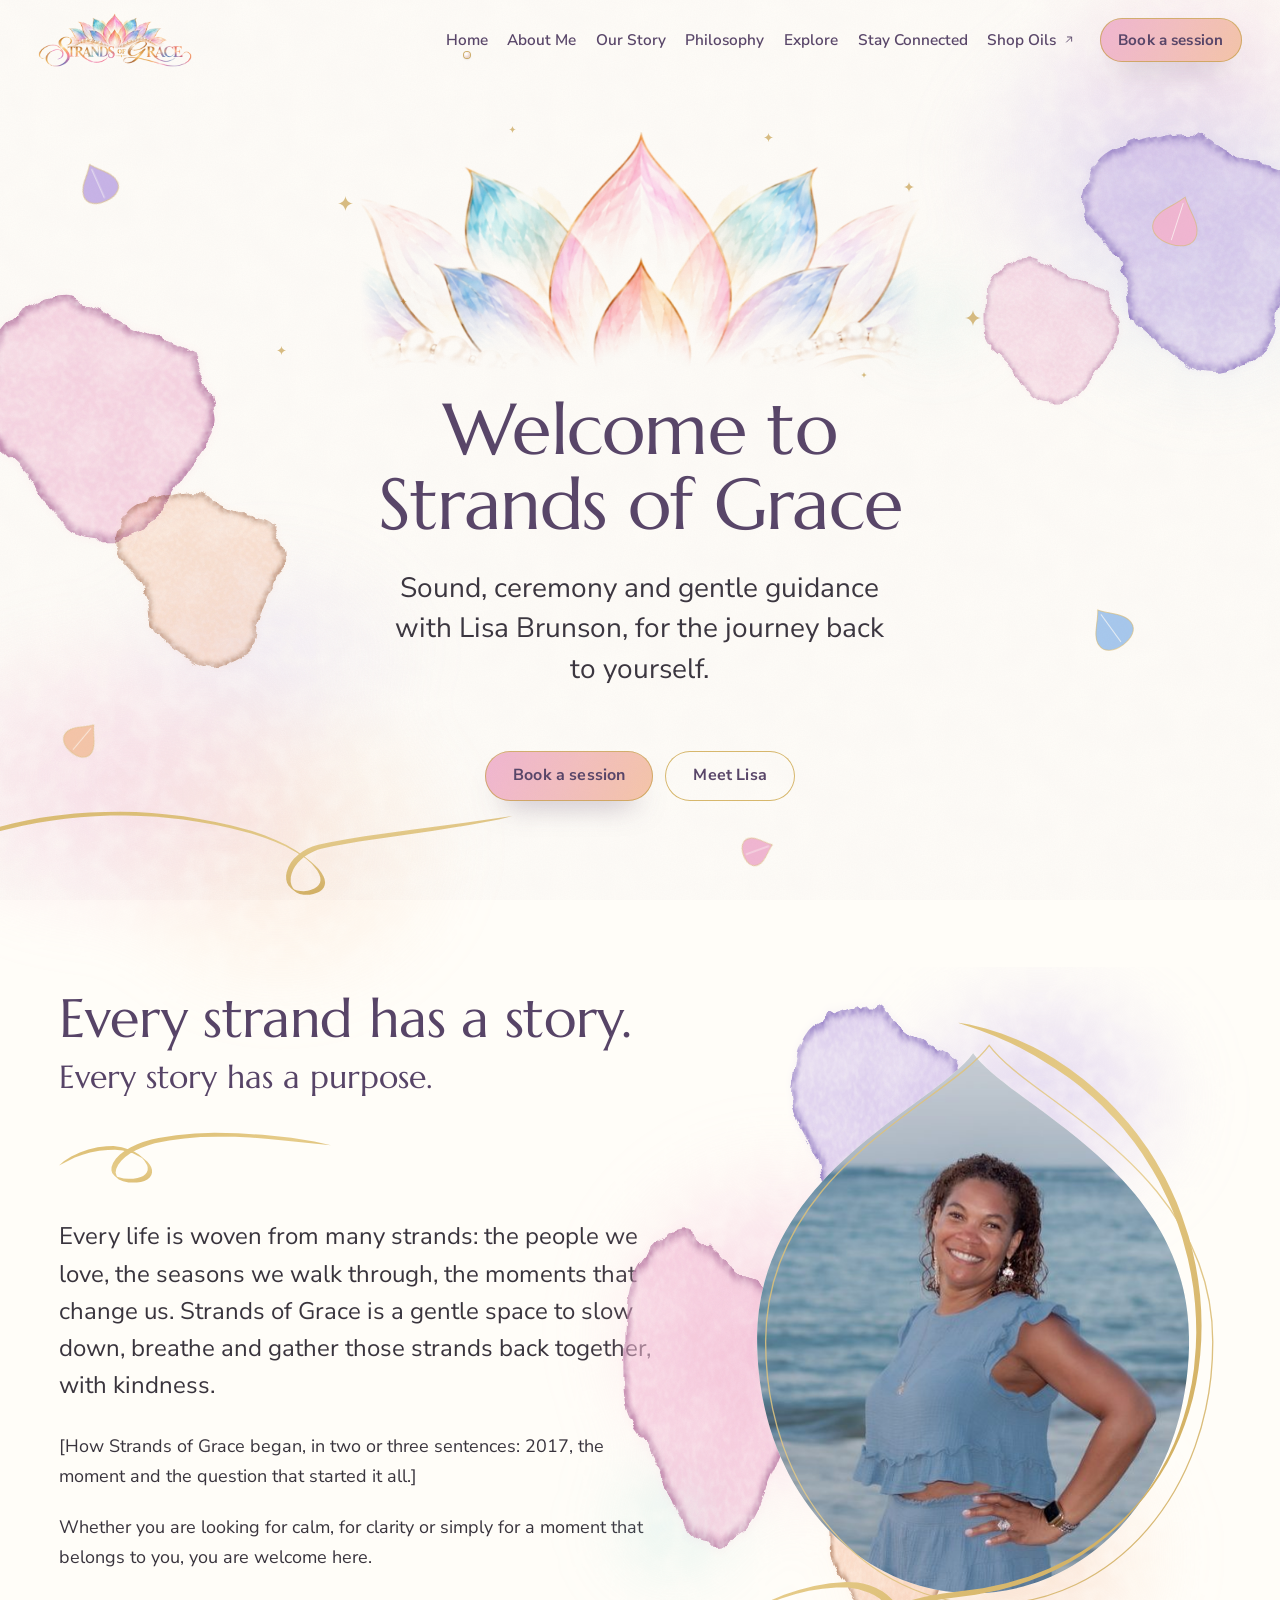
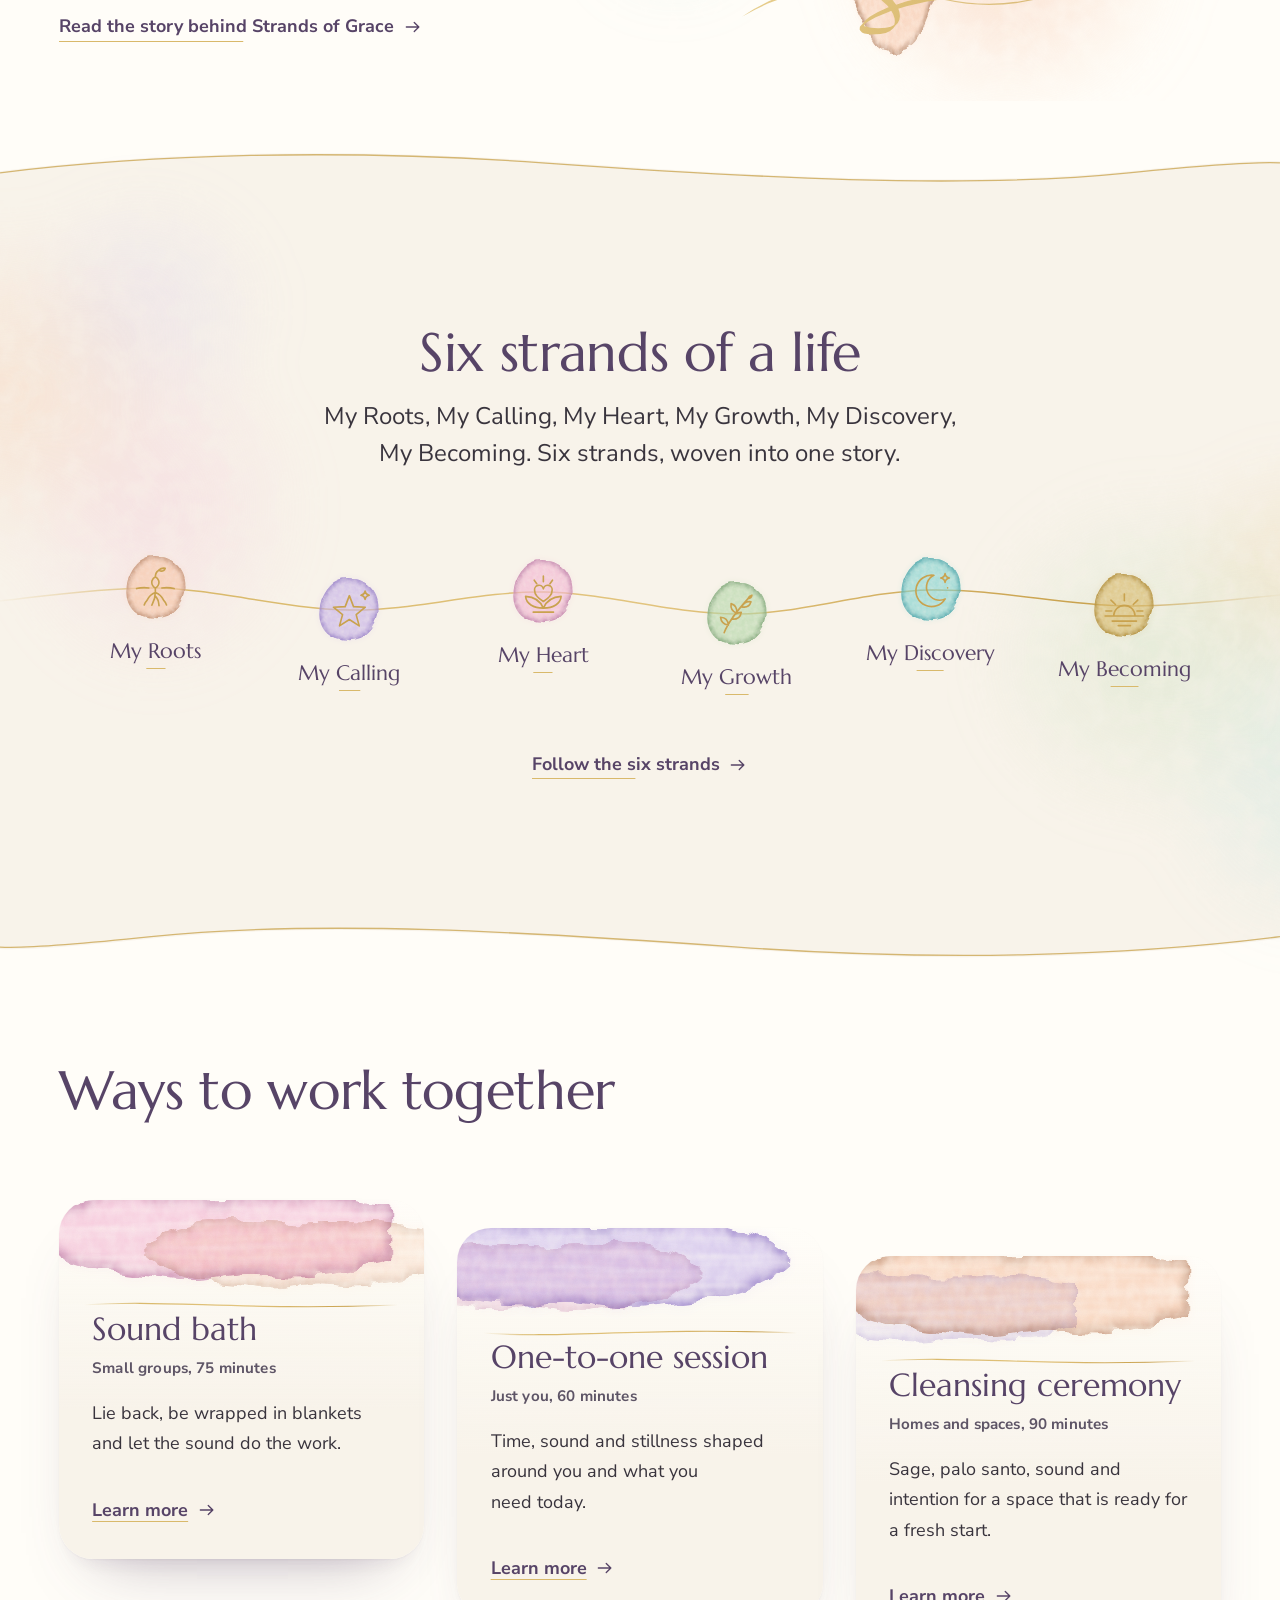
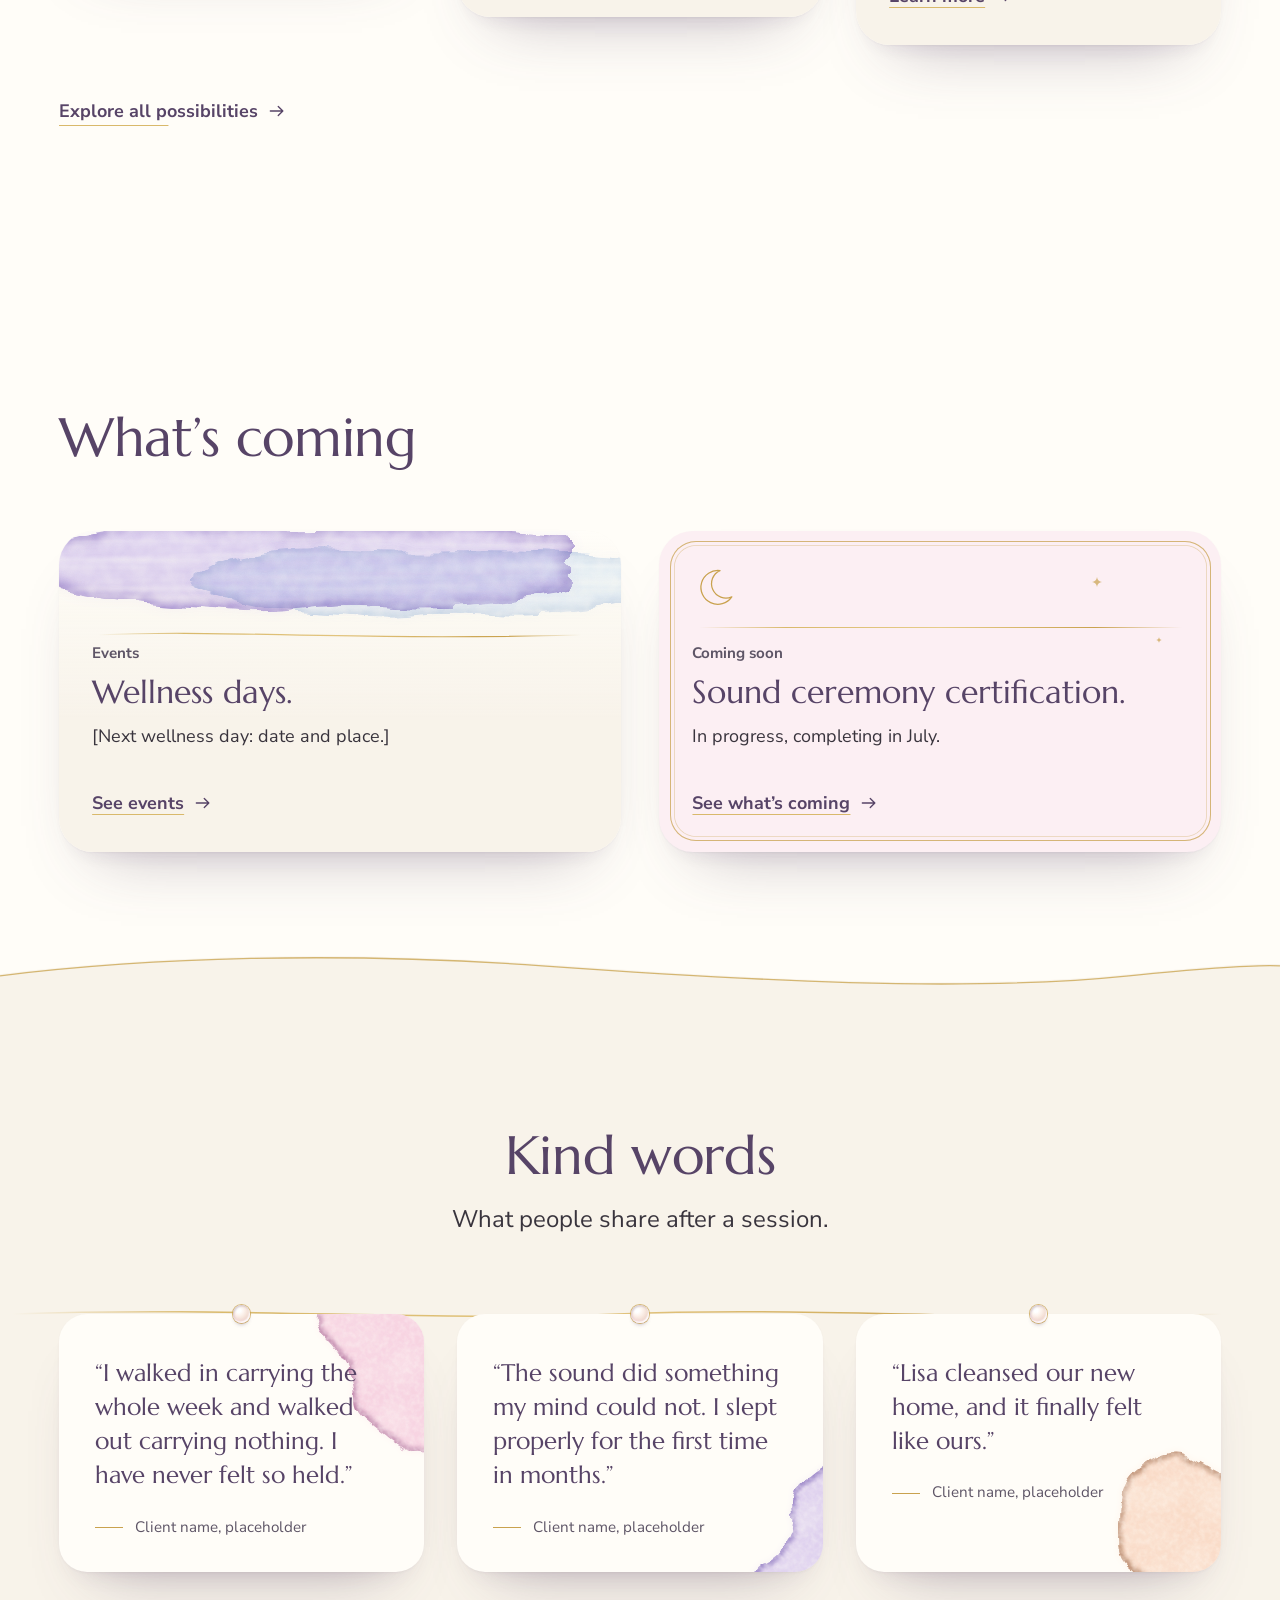
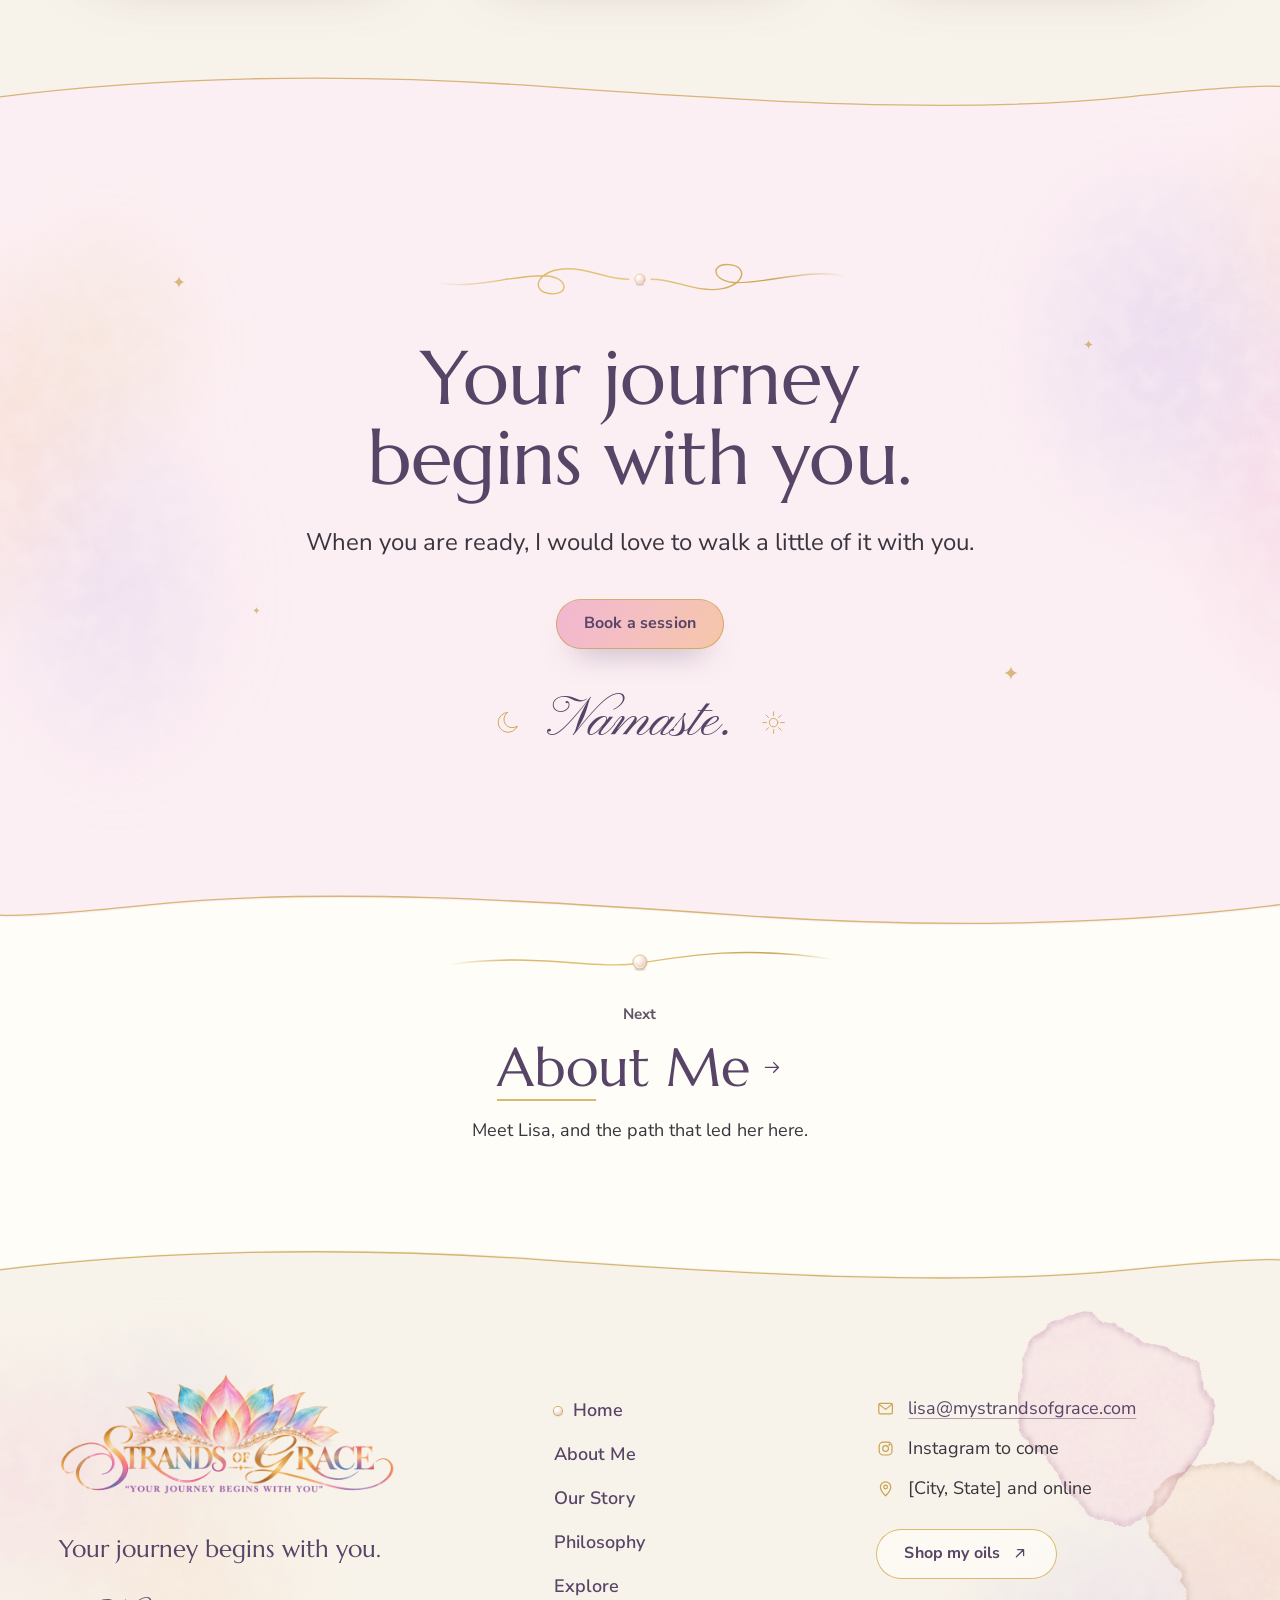
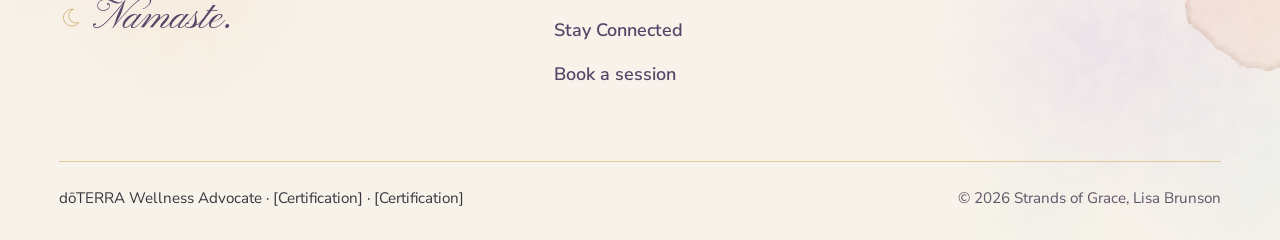
==== commit 82621561: "Spell the brand dōTERRA, as Lisa's notes and the company do Visible text and the copy deck only; the" ====
--- a/index.html
+++ b/index.html
@@ -1,434 +1,573 @@
 <!doctype html>
 <html lang="en">
 <head>
-  <meta charset="utf-8">
-  <meta name="viewport" content="width=device-width, initial-scale=1">
-  <title>Strands of Grace</title>
-  <meta name="description" content="Strands of Grace with Lisa Brunson: sound, ceremony and gentle guidance for the journey back to yourself.">
-  <meta name="theme-color" content="#FFFDF8">
-  <meta property="og:site_name" content="Strands of Grace">
-  <meta property="og:title" content="Strands of Grace">
-  <meta property="og:description" content="Strands of Grace with Lisa Brunson: sound, ceremony and gentle guidance for the journey back to yourself.">
-  <meta property="og:type" content="website">
-  <meta property="og:image" content="https://www.mystrandsofgrace.com/assets/brand/og-image.jpg">
-  <meta property="og:image:width" content="1200">
-  <meta property="og:image:height" content="630">
-  <meta property="og:image:alt" content="The Strands of Grace logo: a watercolour lotus and a strand of pearls above the words Strands of Grace">
-  <meta name="twitter:card" content="summary_large_image">
-  <link rel="icon" href="assets/brand/favicon-32.png" sizes="32x32" type="image/png">
-  <link rel="icon" href="assets/brand/icon-192.png" sizes="192x192" type="image/png">
-  <link rel="apple-touch-icon" href="assets/brand/apple-touch-icon.png">
-  <link rel="preload" as="image" href="assets/brand/emblem.webp" fetchpriority="high">
-  <link rel="preconnect" href="https://fonts.googleapis.com">
-  <link rel="preconnect" href="https://fonts.gstatic.com" crossorigin>
-  <link rel="stylesheet" href="https://fonts.googleapis.com/css2?family=Italiana&amp;family=Lora:ital,wght@0,400;1,400;1,500&amp;family=DM+Sans:opsz,wght@9..40,400;9..40,500&amp;display=swap">
-  <link rel="stylesheet" href="css/theme.css">
-  <link rel="stylesheet" href="css/site.css">
-  <!-- previews for the two open decisions (?ink=charcoal|plum, ?tagline=2|1), applied before the first paint; see js/site.js -->
-  <script>(function(h){h.classList.add('js');var q=null,s=null;try{q=new URLSearchParams(location.search)}catch(e){}try{s=window.sessionStorage}catch(e){}function pick(k,ok){var v=q&&q.get(k);if(v&&ok.indexOf(v)>-1){try{s&&s.setItem('sog-'+k,v)}catch(e){}return v}try{v=s&&s.getItem('sog-'+k)}catch(e){v=null}return ok.indexOf(v)>-1?v:ok[0]}if(pick('ink',['plum','charcoal'])==='charcoal')h.classList.add('ink-charcoal');if(pick('tagline',['1','2'])==='2')h.classList.add('tagline-2')})(document.documentElement)</script>
-  <script src="js/site.js" defer></script>
+<meta charset="utf-8">
+<meta name="viewport" content="width=device-width, initial-scale=1">
+<title>Strands of Grace</title>
+<meta name="description" content="Strands of Grace with Lisa Brunson: sound, ceremony and gentle guidance for the journey back to yourself.">
+<link rel="canonical" href="https://www.mystrandsofgrace.com/">
+<meta property="og:title" content="Strands of Grace">
+<meta property="og:description" content="Strands of Grace with Lisa Brunson: sound, ceremony and gentle guidance for the journey back to yourself.">
+<meta property="og:type" content="website">
+<meta property="og:site_name" content="Strands of Grace">
+<meta property="og:image" content="https://www.mystrandsofgrace.com/assets/brand/og-image.jpg">
+<meta property="og:image:width" content="1200">
+<meta property="og:image:height" content="630">
+<meta property="og:image:alt" content="The Strands of Grace logo: a watercolour lotus with a strand of pearls">
+<meta name="twitter:card" content="summary_large_image">
+<meta name="theme-color" content="#FFFDF8">
+<link rel="icon" type="image/png" sizes="32x32" href="assets/brand/favicon-32.png">
+<link rel="icon" type="image/png" sizes="192x192" href="assets/brand/icon-192.png">
+<link rel="apple-touch-icon" href="assets/brand/apple-touch-icon.png">
+<link rel="preconnect" href="https://fonts.googleapis.com">
+<link rel="preconnect" href="https://fonts.gstatic.com" crossorigin>
+<link rel="stylesheet" href="https://fonts.googleapis.com/css2?family=Marcellus&family=Nunito+Sans:ital,opsz,wght@0,6..12,300..700;1,6..12,300..700&family=Pinyon+Script&display=swap">
+<link rel="preload" as="image" href="assets/brand/emblem.webp" fetchpriority="high">
+<link rel="stylesheet" href="css/theme.css">
+<link rel="stylesheet" href="css/site.css">
+<script>
+/* Before anything paints: mark that scripts run, and apply the previews
+   (?ink=charcoal|plum for heading colour, ?tagline=1|2 for the story line,
+   ?strands=tree|arches|pearls for the six strands on About Me).
+   A choice in the address is remembered for the visit (sessionStorage). */
+(function (c) {
+  c.add('js');
+  var q = null, s = null;
+  try { q = new URLSearchParams(location.search); } catch (e) {}
+  try { s = window.sessionStorage; } catch (e) {}
+  var pick = function (key, allowed) {
+    var v = q && q.get(key);
+    if (allowed.indexOf(v) !== -1) { try { s.setItem('sog-' + key, v); } catch (e) {} return v; }
+    try { return s.getItem('sog-' + key); } catch (e) { return null; }
+  };
+  if (pick('ink', ['plum', 'charcoal']) === 'charcoal') c.add('ink-charcoal');
+  if (pick('tagline', ['1', '2']) === '2') c.add('tagline-2');
+  var strands = pick('strands', ['tree', 'arches', 'pearls']);
+  if (strands === 'arches' || strands === 'pearls') c.add('strands-' + strands);
+})(document.documentElement.classList);
+</script>
+<script src="js/site.js" defer></script>
 </head>
 <body>
-  <a class="skip-link" href="#main">Skip to content</a>
-
-  <svg class="sprite" aria-hidden="true" focusable="false" width="0" height="0">
-    <defs>
-      <radialGradient id="pearl-shadow" cx=".5" cy=".5" r=".5"><stop offset="0" stop-color="#574467" stop-opacity=".32"/><stop offset="1" stop-color="#574467" stop-opacity="0"/></radialGradient>
-      <radialGradient id="pearl-form" cx=".4" cy=".36" r=".64"><stop offset="0" stop-color="#fff" stop-opacity=".26"/><stop offset=".3" stop-color="#fff" stop-opacity="0"/><stop offset=".62" stop-color="#574467" stop-opacity="0"/><stop offset="1" stop-color="#574467" stop-opacity=".46"/></radialGradient>
-      <linearGradient id="pearl-rim" x1="0" y1="0" x2="1" y2="1"><stop offset=".5" stop-color="#fff" stop-opacity="0"/><stop offset="1" stop-color="#fff" stop-opacity=".75"/></linearGradient>
-      <radialGradient id="pearl-hi" cx=".5" cy=".5" r=".5"><stop offset="0" stop-color="#fff" stop-opacity=".96"/><stop offset=".45" stop-color="#fff" stop-opacity=".5"/><stop offset="1" stop-color="#fff" stop-opacity="0"/></radialGradient>
-      <radialGradient id="pearl-spec" cx=".5" cy=".5" r=".5"><stop offset="0" stop-color="#fff"/><stop offset=".65" stop-color="#fff" stop-opacity=".9"/><stop offset="1" stop-color="#fff" stop-opacity="0"/></radialGradient>
-      <radialGradient id="pearl-iri" cx=".5" cy=".5" r=".5"><stop offset="0" stop-color="#C8B4E8" stop-opacity=".42"/><stop offset=".55" stop-color="#F2B7D2" stop-opacity=".14"/><stop offset="1" stop-color="#F2B7D2" stop-opacity="0"/></radialGradient>
-      <radialGradient id="pearl-iri2" cx=".5" cy=".5" r=".5"><stop offset="0" stop-color="#87D4D1" stop-opacity=".22"/><stop offset="1" stop-color="#87D4D1" stop-opacity="0"/></radialGradient>
-      <symbol id="pearl" viewBox="0 0 48 48" overflow="visible">
-        <ellipse cx="24" cy="45.6" rx="13" ry="2.8" fill="url(#pearl-shadow)"/>
-        <circle cx="24" cy="22.5" r="21.5" fill="currentColor"/>
-        <circle cx="24" cy="22.5" r="21.5" fill="url(#pearl-form)"/>
-        <ellipse cx="31" cy="15.5" rx="9.5" ry="5.5" fill="url(#pearl-iri)" transform="rotate(26 31 15.5)"/>
-        <circle cx="14.5" cy="32" r="8.5" fill="url(#pearl-iri2)"/>
-        <circle cx="24" cy="22.5" r="20.1" fill="none" stroke="url(#pearl-rim)" stroke-width="2.8"/>
-        <circle cx="16.5" cy="14.5" r="9.5" fill="url(#pearl-hi)"/>
-        <ellipse cx="15" cy="12.6" rx="3.8" ry="2.3" fill="url(#pearl-spec)" transform="rotate(-32 15 12.6)"/>
-      </symbol>
-      <!-- celestial ornaments: a four-point sparkle (filled), a crescent moon and a sun (fine line); all in currentColor -->
-      <symbol id="sparkle" viewBox="0 0 24 24" overflow="visible"><path d="M12 0C12.7 7.7 16.3 11.3 24 12C16.3 12.7 12.7 16.3 12 24C11.3 16.3 7.7 12.7 0 12C7.7 11.3 11.3 7.7 12 0Z" fill="currentColor"/></symbol>
-      <symbol id="moon" viewBox="0 0 64 64" overflow="visible"><g fill="none" stroke="currentColor" stroke-width="1.3" stroke-linecap="round" stroke-linejoin="round" vector-effect="non-scaling-stroke"><path d="M29.7 15A19 19 0 1 0 47.4 41.6A16 16 0 0 1 29.7 15Z" vector-effect="non-scaling-stroke"/></g><path d="M50 10c.4 3.6 1.4 4.6 5 5c-3.6.4-4.6 1.4-5 5c-.4-3.6-1.4-4.6-5-5c3.6-.4 4.6-1.4 5-5z" fill="currentColor"/></symbol>
-      <symbol id="sun" viewBox="0 0 64 64" overflow="visible"><g fill="none" stroke="currentColor" stroke-width="1.3" stroke-linecap="round" vector-effect="non-scaling-stroke"><circle cx="32" cy="32" r="10" vector-effect="non-scaling-stroke"/><path d="M32 8v8M32 48v8M8 32h8M48 32h8M15 15l5.7 5.7M43.3 43.3L49 49M15 49l5.7-5.7M43.3 20.7L49 15" vector-effect="non-scaling-stroke"/></g></symbol>
-      <!-- the six strands of her life, fine line: plum (--sym-a) and gold (--sym-b) -->
-      <symbol id="sym-roots" viewBox="0 0 64 64" overflow="visible"><g fill="none" stroke-width="1.3" stroke-linecap="round" stroke-linejoin="round">
-        <path d="M32 21.5c5.2 3.2 7.4 8 7.4 12.2c0 4.2-3.2 7.3-7.4 7.3s-7.4-3.1-7.4-7.3c0-4.2 2.2-9 7.4-12.2z" style="stroke:var(--sym-a,#574467)" vector-effect="non-scaling-stroke"/>
-        <path d="M32 21.5V12M32 16c-3.4-4.4-8.4-5.4-11.6-3.2c2.4 4 7.4 5.4 11.6 3.2zM32 13.4c3.2-4.6 8.2-5.8 11.6-3.6c-2.2 4.2-7.2 5.8-11.6 3.6z" style="stroke:var(--sym-b,#D9B96B)" vector-effect="non-scaling-stroke"/>
-        <path d="M8 41h14M42 41h14" style="stroke:var(--sym-b,#D9B96B)" vector-effect="non-scaling-stroke"/>
-        <path d="M32 41v15M32 45c-3 2.6-7.6 3.6-10.4 9.4M32 45c3 2.6 7.6 3.6 10.4 9.4M27.4 48.6c-3.2.4-6.4-.4-9.4-2.6M36.6 48.6c3.2.4 6.4-.4 9.4-2.6M32 50.5c-1.6 1.8-2.6 4-2.6 7.5M32 50.5c1.6 1.8 2.6 4 2.6 7.5" style="stroke:var(--sym-a,#574467)" vector-effect="non-scaling-stroke"/>
-      </g></symbol>
-      <symbol id="sym-calling" viewBox="0 0 64 64" overflow="visible"><g fill="none" stroke-width="1.3" stroke-linecap="round" stroke-linejoin="round">
-        <path d="M32 5c1.4 13.6 4.4 18.6 19 27c-14.6 8.4-17.6 13.4-19 27c-1.4-13.6-4.4-18.6-19-27c14.6-8.4 17.6-13.4 19-27z" style="stroke:var(--sym-a,#574467)" vector-effect="non-scaling-stroke"/>
-        <path d="M20.5 20.5l6 6M43.5 20.5l-6 6M20.5 43.5l6-6M43.5 43.5l-6-6" style="stroke:var(--sym-b,#D9B96B)" vector-effect="non-scaling-stroke"/>
-        <circle cx="32" cy="32" r="3" style="stroke:var(--sym-b,#D9B96B)" vector-effect="non-scaling-stroke"/>
-      </g><path d="M53 8c.3 2.6 1 3.3 3.6 3.6c-2.6.3-3.3 1-3.6 3.6c-.3-2.6-1-3.3-3.6-3.6c2.6-.3 3.3-1 3.6-3.6zM11 48c.3 2.2.9 2.8 3.1 3.1c-2.2.3-2.8.9-3.1 3.1c-.3-2.2-.9-2.8-3.1-3.1c2.2-.3 2.8-.9 3.1-3.1z" style="fill:var(--sym-b,#D9B96B)"/></symbol>
-      <symbol id="sym-heart" viewBox="0 0 64 64" overflow="visible"><g fill="none" stroke-width="1.3" stroke-linecap="round" stroke-linejoin="round">
-        <path d="M26.4 27.6c.8-6.2 2.6-11 5.6-15.4c3 4.4 4.8 9.2 5.6 15.4M24 46.6C15.6 44.4 10.2 37.4 8.6 27.4c8.2.6 14.2 4.4 17.6 10.2M40 46.6c8.4-2.2 13.8-9.2 15.4-19.2c-8.2.6-14.2 4.4-17.6 10.2M23.2 50.6c-6.6 1-12.8-1.2-17.2-6.2c4.6-2.6 10.4-3 15.6-.6M40.8 50.6c6.6 1 12.8-1.2 17.2-6.2c-4.6-2.6-10.4-3-15.6-.6" style="stroke:var(--sym-a,#574467)" vector-effect="non-scaling-stroke"/>
-        <path d="M32 48.4c-6.6-4.4-10.6-8.6-10.6-13.6c0-3.4 2.4-6 5.4-6c2.2 0 4 1.2 5.2 3.2c1.2-2 3-3.2 5.2-3.2c3 0 5.4 2.6 5.4 6c0 5-4 9.2-10.6 13.6z" style="stroke:var(--sym-b,#D9B96B)" vector-effect="non-scaling-stroke"/>
-        <path d="M16 55h32" style="stroke:var(--sym-b,#D9B96B)" vector-effect="non-scaling-stroke"/>
-      </g></symbol>
-      <symbol id="sym-growth" viewBox="0 0 64 64" overflow="visible"><g fill="none" stroke-width="1.3" stroke-linecap="round" stroke-linejoin="round">
-        <path d="M12 56C21 45 29 33 36.5 24.5C41 19.4 46 14 51 9" style="stroke:var(--sym-a,#574467)" vector-effect="non-scaling-stroke"/>
-        <path d="M21.1 44.3Q23.7 37.1 18.6 31.5Q16 38.7 21.1 44.3zM34.2 27.2Q36.9 20.7 32.5 15.3Q29.8 21.7 34.2 27.2zM42.8 17.5Q45.4 12.2 41.9 7.5Q39.4 12.8 42.8 17.5z" style="stroke:var(--sym-b,#D9B96B)" vector-effect="non-scaling-stroke"/>
-        <path d="M27.7 35.5Q34.3 38.7 40.2 34.4Q33.6 31.2 27.7 35.5zM39 21.7Q44.5 25 50 21.7Q44.5 18.4 39 21.7zM46.5 13.6Q50.7 16.3 55 13.9Q50.8 11.2 46.5 13.6z" style="stroke:var(--sym-a,#574467)" vector-effect="non-scaling-stroke"/>
-        <circle cx="52.4" cy="7.6" r="1.6" style="stroke:var(--sym-b,#D9B96B)" vector-effect="non-scaling-stroke"/>
-      </g></symbol>
-      <symbol id="sym-discovery" viewBox="0 0 64 64" overflow="visible"><g fill="none" stroke-width="1.3" stroke-linecap="round" stroke-linejoin="round">
-        <path d="M29.7 15A19 19 0 1 0 47.4 41.6A16 16 0 0 1 29.7 15Z" style="stroke:var(--sym-a,#574467)" vector-effect="non-scaling-stroke"/>
-        <path d="M24.4 21.6c-4.6 3.2-7.2 8-7.2 13.6" style="stroke:var(--sym-b,#D9B96B);opacity:.8" vector-effect="non-scaling-stroke"/>
-      </g><path d="M49 8c.5 4.3 1.7 5.5 6 6c-4.3.5-5.5 1.7-6 6c-.5-4.3-1.7-5.5-6-6c4.3-.5 5.5-1.7 6-6zM55.5 26c.3 2 .8 2.5 2.8 2.8c-2 .3-2.5.8-2.8 2.8c-.3-2-.8-2.5-2.8-2.8c2-.3 2.5-.8 2.8-2.8z" style="fill:var(--sym-b,#D9B96B)"/><circle cx="41" cy="11" r="1" style="fill:var(--sym-b,#D9B96B)"/></symbol>
-      <symbol id="sym-becoming" viewBox="0 0 64 64" overflow="visible"><g fill="none" stroke-width="1.3" stroke-linecap="round" stroke-linejoin="round">
-        <path d="M18 44a14 14 0 0 1 28 0" style="stroke:var(--sym-a,#574467)" vector-effect="non-scaling-stroke"/>
-        <path d="M13 44H8M15.5 34.5l-4.3-2.5M22.5 27.5L20 23.2M32 25v-5M41.5 27.5l2.5-4.3M48.5 34.5l4.3-2.5M51 44h5" style="stroke:var(--sym-b,#D9B96B)" vector-effect="non-scaling-stroke"/>
-        <path d="M6 44h52" style="stroke:var(--sym-b,#D9B96B)" vector-effect="non-scaling-stroke"/>
-        <path d="M14 50h36" style="stroke:var(--sym-a,#574467);opacity:.55" vector-effect="non-scaling-stroke"/>
-        <path d="M22 56h20" style="stroke:var(--sym-a,#574467);opacity:.35" vector-effect="non-scaling-stroke"/>
-      </g></symbol>
-    </defs>
-  </svg>
-
-  <header class="site-header">
-    <div class="wrap site-header__inner">
-      <a class="brand" href="index.html">
-        <img src="assets/brand/sog-logo-header-450.webp" srcset="assets/brand/sog-logo-header-450.webp 450w, assets/brand/sog-logo-header.webp 900w" sizes="(min-width: 1100px) 192px, 141px" width="450" height="160" alt="Strands of Grace, home">
-      </a>
-      <button class="menu-toggle" type="button" aria-expanded="false" aria-controls="site-nav" data-menu-toggle>
-        <span class="menu-toggle__text" data-menu-label>Menu</span>
-        <span class="menu-toggle__icon" aria-hidden="true"></span>
-      </button>
-      <nav class="site-nav" id="site-nav" aria-label="Main" data-menu>
-        <ul class="site-nav__list" role="list">
-          <li><a class="site-nav__link" href="index.html" aria-current="page">Home<svg class="pearl pearl--gold nav-pearl" aria-hidden="true" focusable="false"><use href="#pearl"/></svg></a></li>
-          <li><a class="site-nav__link" href="about.html">About Me</a></li>
-          <li><a class="site-nav__link" href="story.html">Our Story</a></li>
-          <li><a class="site-nav__link" href="philosophy.html">Philosophy</a></li>
-          <li><a class="site-nav__link" href="explore.html">Explore</a></li>
-          <li><a class="site-nav__link" href="connect.html">Stay Connected</a></li>
-          <li><a class="site-nav__link" href="https://my.doterra.com/lisabrunson88" target="_blank" rel="noopener">Shop Oils<svg class="i-ext" viewBox="0 0 10 10" aria-hidden="true" focusable="false"><path d="M2 8 8 2M3.5 2H8v4.5" fill="none" stroke="currentColor" stroke-width="1.2" stroke-linecap="round" stroke-linejoin="round"/></svg><span class="sr-only"> (opens in a new tab)</span></a></li>
+<a class="skip-link" href="#main">Skip to content</a>
+
+<!-- Shared drawing kit: petal mask, watercolour filters, washes, strokes, drops, swashes, pearls, bottles.
+     The same on every page: change every copy. -->
+<svg class="defs" width="0" height="0" aria-hidden="true" focusable="false">
+  <defs>
+    <linearGradient id="g-gold" x1="0" y1="0" x2="1" y2="1">
+      <stop offset="0" stop-color="#D9B96B"/>
+      <stop offset=".5" stop-color="#E6CC8A"/>
+      <stop offset="1" stop-color="#C9A24E"/>
+    </linearGradient>
+    <linearGradient id="g-gold-h" x1="0" y1="0" x2="600" y2="0" gradientUnits="userSpaceOnUse">
+      <stop offset="0" stop-color="#D9B96B" stop-opacity="0"/>
+      <stop offset=".2" stop-color="#D9B96B"/>
+      <stop offset=".5" stop-color="#E6CC8A"/>
+      <stop offset=".8" stop-color="#C9A24E"/>
+      <stop offset="1" stop-color="#C9A24E" stop-opacity="0"/>
+    </linearGradient>
+    <linearGradient id="g-gold-fade" x1="0" y1="0" x2="1" y2="0">
+      <stop offset="0" stop-color="#D9B96B" stop-opacity="0"/>
+      <stop offset=".16" stop-color="#D9B96B"/>
+      <stop offset=".5" stop-color="#E2C47E"/>
+      <stop offset=".84" stop-color="#C9A24E"/>
+      <stop offset="1" stop-color="#C9A24E" stop-opacity="0"/>
+    </linearGradient>
+    <linearGradient id="g-gold-v" x1="0" y1="0" x2="0" y2="1">
+      <stop offset="0" stop-color="#D9B96B" stop-opacity="0"/>
+      <stop offset=".05" stop-color="#D9B96B"/>
+      <stop offset=".5" stop-color="#E2C47E"/>
+      <stop offset=".95" stop-color="#C9A24E"/>
+      <stop offset="1" stop-color="#C9A24E" stop-opacity="0"/>
+    </linearGradient>
+    <radialGradient id="g-pearl" cx=".34" cy=".3" r=".8">
+      <stop offset="0" stop-color="#FFFFFF"/>
+      <stop offset=".28" stop-color="#FDF3ED"/>
+      <stop offset=".62" stop-color="#F1DBD0"/>
+      <stop offset="1" stop-color="#D8BBA8"/>
+    </radialGradient>
+    <clipPath id="clip-petal" clipPathUnits="objectBoundingBox">
+      <path d="M.5 0C.41 .1 0 .22 0 .53C0 .8 .225 1 .5 1C.775 1 1 .8 1 .53C1 .22 .59 .1 .5 0Z"/>
+    </clipPath>
+    <!-- Watercolour wash: a ragged wet edge, pigment pooled darker along the rim,
+         a mottled granulated body and a soft bleed beyond the edge. -->
+    <filter id="f-paint" x="-22%" y="-22%" width="144%" height="144%" color-interpolation-filters="sRGB">
+      <feTurbulence type="fractalNoise" baseFrequency=".012" numOctaves="3" seed="7" result="warp"/>
+      <feDisplacementMap in="SourceGraphic" in2="warp" scale="46" xChannelSelector="R" yChannelSelector="G" result="shape"/>
+      <feMorphology in="shape" operator="erode" radius="11" result="core"/>
+      <feGaussianBlur in="core" stdDeviation="9" result="coreSoft"/>
+      <feComposite in="shape" in2="coreSoft" operator="arithmetic" k2="1" k3="-1" result="rimA"/>
+      <feColorMatrix in="rimA" type="saturate" values="1.5" result="rimS"/>
+      <feColorMatrix in="rimS" type="matrix" values=".74 0 0 0 0  0 .74 0 0 0  0 0 .78 0 0  0 0 0 .95 0" result="rim"/>
+      <feComponentTransfer in="shape" result="bodyFlat"><feFuncA type="linear" slope=".52"/></feComponentTransfer>
+      <feTurbulence type="fractalNoise" baseFrequency=".05" numOctaves="2" seed="3" result="gran"/>
+      <feColorMatrix in="gran" type="matrix" values="0 0 0 0 0  0 0 0 0 0  0 0 0 0 0  0 0 0 -.85 1.3" result="granA"/>
+      <feTurbulence type="fractalNoise" baseFrequency=".008" numOctaves="1" seed="11" result="mottle"/>
+      <feColorMatrix in="mottle" type="matrix" values="0 0 0 0 0  0 0 0 0 0  0 0 0 0 0  0 0 0 -1 1.4" result="mottleA"/>
+      <feComposite in="granA" in2="mottleA" operator="arithmetic" k1="1" result="texture"/>
+      <feMerge result="paint"><feMergeNode in="bodyFlat"/><feMergeNode in="rim"/></feMerge>
+      <feComposite in="paint" in2="texture" operator="in" result="textured"/>
+      <feGaussianBlur in="shape" stdDeviation="14" result="bleedBlur"/>
+      <feComponentTransfer in="bleedBlur" result="bleed"><feFuncA type="linear" slope=".16"/></feComponentTransfer>
+      <feMerge><feMergeNode in="bleed"/><feMergeNode in="textured"/></feMerge>
+    </filter>
+    <!-- A loaded flat brush dragged across the paper: bristle streaks and a pooled lower edge. -->
+    <filter id="f-stroke" x="-10%" y="-40%" width="120%" height="180%" color-interpolation-filters="sRGB">
+      <feTurbulence type="fractalNoise" baseFrequency=".02 .05" numOctaves="3" seed="5" result="warp"/>
+      <feDisplacementMap in="SourceGraphic" in2="warp" scale="22" xChannelSelector="R" yChannelSelector="G" result="shape"/>
+      <feMorphology in="shape" operator="erode" radius="5" result="core"/>
+      <feGaussianBlur in="core" stdDeviation="6" result="coreSoft"/>
+      <feComposite in="shape" in2="coreSoft" operator="arithmetic" k2="1" k3="-1" result="rimA"/>
+      <feColorMatrix in="rimA" type="saturate" values="1.45" result="rimS"/>
+      <feColorMatrix in="rimS" type="matrix" values=".76 0 0 0 0  0 .76 0 0 0  0 0 .8 0 0  0 0 0 .9 0" result="rim"/>
+      <feComponentTransfer in="shape" result="bodyFlat"><feFuncA type="linear" slope=".58"/></feComponentTransfer>
+      <feTurbulence type="fractalNoise" baseFrequency=".004 .09" numOctaves="2" seed="2" result="streak"/>
+      <feColorMatrix in="streak" type="matrix" values="0 0 0 0 0  0 0 0 0 0  0 0 0 0 0  0 0 0 -.9 1.35" result="streakA"/>
+      <feTurbulence type="fractalNoise" baseFrequency=".06" numOctaves="2" seed="3" result="gran"/>
+      <feColorMatrix in="gran" type="matrix" values="0 0 0 0 0  0 0 0 0 0  0 0 0 0 0  0 0 0 -.7 1.2" result="granA"/>
+      <feComposite in="streakA" in2="granA" operator="arithmetic" k1="1" result="texture"/>
+      <feMerge result="paint"><feMergeNode in="bodyFlat"/><feMergeNode in="rim"/></feMerge>
+      <feComposite in="paint" in2="texture" operator="in" result="textured"/>
+      <feGaussianBlur in="shape" stdDeviation="8" result="bleedBlur"/>
+      <feComponentTransfer in="bleedBlur" result="bleed"><feFuncA type="linear" slope=".14"/></feComponentTransfer>
+      <feMerge><feMergeNode in="bleed"/><feMergeNode in="textured"/></feMerge>
+    </filter>
+    <!-- Small drops: the same character at a small size (the seven colours, emblems, labels). -->
+    <filter id="f-drop" x="-30%" y="-30%" width="160%" height="160%" color-interpolation-filters="sRGB">
+      <feTurbulence type="fractalNoise" baseFrequency=".04" numOctaves="2" seed="5" result="warp"/>
+      <feDisplacementMap in="SourceGraphic" in2="warp" scale="9" xChannelSelector="R" yChannelSelector="G" result="shape"/>
+      <feMorphology in="shape" operator="erode" radius="2.2" result="core"/>
+      <feGaussianBlur in="core" stdDeviation="2.4" result="coreSoft"/>
+      <feComposite in="shape" in2="coreSoft" operator="arithmetic" k2="1" k3="-1" result="rimA"/>
+      <feColorMatrix in="rimA" type="saturate" values="1.45" result="rimS"/>
+      <feColorMatrix in="rimS" type="matrix" values=".76 0 0 0 0  0 .76 0 0 0  0 0 .8 0 0  0 0 0 .92 0" result="rim"/>
+      <feComponentTransfer in="shape" result="bodyFlat"><feFuncA type="linear" slope=".6"/></feComponentTransfer>
+      <feTurbulence type="fractalNoise" baseFrequency=".2" numOctaves="2" seed="3" result="gran"/>
+      <feColorMatrix in="gran" type="matrix" values="0 0 0 0 0  0 0 0 0 0  0 0 0 0 0  0 0 0 -.7 1.22" result="granA"/>
+      <feMerge result="paint"><feMergeNode in="bodyFlat"/><feMergeNode in="rim"/></feMerge>
+      <feComposite in="paint" in2="granA" operator="in" result="textured"/>
+      <feGaussianBlur in="shape" stdDeviation="4" result="bleedBlur"/>
+      <feComponentTransfer in="bleedBlur" result="bleed"><feFuncA type="linear" slope=".18"/></feComponentTransfer>
+      <feMerge><feMergeNode in="bleed"/><feMergeNode in="textured"/></feMerge>
+    </filter>
+    <!-- Fades for the washes: each mask keeps one side crisp and lets the other
+         dissolve, like wet-in-wet paint. Named for the crisp side. -->
+    <linearGradient id="g-fade-tl" x1="0" y1="0" x2="1" y2="1"><stop offset=".2" stop-color="#fff"/><stop offset=".55" stop-color="#fff" stop-opacity=".7"/><stop offset=".85" stop-color="#fff" stop-opacity=".1"/></linearGradient>
+    <linearGradient id="g-fade-br" x1="1" y1="1" x2="0" y2="0"><stop offset=".2" stop-color="#fff"/><stop offset=".55" stop-color="#fff" stop-opacity=".7"/><stop offset=".85" stop-color="#fff" stop-opacity=".1"/></linearGradient>
+    <linearGradient id="g-fade-bl" x1="0" y1="1" x2="1" y2="0"><stop offset=".2" stop-color="#fff"/><stop offset=".55" stop-color="#fff" stop-opacity=".7"/><stop offset=".85" stop-color="#fff" stop-opacity=".1"/></linearGradient>
+    <linearGradient id="g-fade-tr" x1="1" y1="0" x2="0" y2="1"><stop offset=".2" stop-color="#fff"/><stop offset=".55" stop-color="#fff" stop-opacity=".7"/><stop offset=".85" stop-color="#fff" stop-opacity=".1"/></linearGradient>
+    <mask id="m-fade-tl" maskContentUnits="objectBoundingBox" x="-.4" y="-.4" width="1.8" height="1.8"><rect x="-.4" y="-.4" width="1.8" height="1.8" fill="url(#g-fade-tl)"/></mask>
+    <mask id="m-fade-br" maskContentUnits="objectBoundingBox" x="-.4" y="-.4" width="1.8" height="1.8"><rect x="-.4" y="-.4" width="1.8" height="1.8" fill="url(#g-fade-br)"/></mask>
+    <mask id="m-fade-bl" maskContentUnits="objectBoundingBox" x="-.4" y="-.4" width="1.8" height="1.8"><rect x="-.4" y="-.4" width="1.8" height="1.8" fill="url(#g-fade-bl)"/></mask>
+    <mask id="m-fade-tr" maskContentUnits="objectBoundingBox" x="-.4" y="-.4" width="1.8" height="1.8"><rect x="-.4" y="-.4" width="1.8" height="1.8" fill="url(#g-fade-tr)"/></mask>
+    <!-- Wash silhouettes, painted with #f-paint. Layer two or three in different
+         colours with class="mul" and new colours appear where they meet. -->
+    <symbol id="s-wash-a" viewBox="0 0 1000 1000" overflow="visible"><path d="M838 377C883 494 832 477 772 627C711 776 760 824 637 876C513 928 472 886 361 799C249 712 327 723 265 586C204 448 120 461 156 339C191 218 244 211 384 181C524 150 486 178 623 237C759 296 793 260 838 377Z" fill="currentColor" filter="url(#f-paint)"/></symbol>
+    <symbol id="s-wash-b" viewBox="0 0 1000 1000" overflow="visible"><path d="M914 573C892 671 785 623 661 692C537 760 623 768 500 800C377 832 347 872 249 799C152 726 157 680 175 557C193 435 249 509 309 390C370 271 278 244 377 162C476 79 533 54 640 115C747 176 652 228 734 365C816 502 936 475 914 573Z" fill="currentColor" filter="url(#f-paint)"/></symbol>
+    <symbol id="s-wash-c" viewBox="0 0 1000 1000" overflow="visible"><path d="M746 672C657 802 651 841 521 839C392 838 413 785 315 668C216 551 193 597 194 450C195 303 196 240 319 177C442 114 456 172 606 241C755 309 774 277 817 407C859 536 834 542 746 672Z" fill="currentColor" filter="url(#f-paint)"/></symbol>
+    <symbol id="s-stroke" viewBox="0 0 600 140" overflow="visible">
+      <path d="M0 66C40 28 120 18 220 24C330 30 440 18 600 36L600 102C540 112 480 124 400 118C330 112 300 130 230 122C150 114 70 118 0 74Z" fill="currentColor" filter="url(#f-stroke)"/>
+    </symbol>
+    <symbol id="s-drop" viewBox="0 0 100 100" overflow="visible">
+      <path d="M51 12C71 13 88 30 85 53C82 76 65 88 47 87C26 86 12 71 15 49C18 27 33 11 51 12Z" fill="currentColor" filter="url(#f-drop)"/>
+    </symbol>
+    <symbol id="s-petal" viewBox="0 0 100 100" overflow="visible">
+      <path d="M50 2C64 24 94 42 94 68C94 88 74 98 50 98C26 98 6 88 6 68C6 42 36 24 50 2Z" fill="currentColor"/>
+      <path d="M50 2C64 24 94 42 94 68C94 88 74 98 50 98C26 98 6 88 6 68C6 42 36 24 50 2Z" fill="none" stroke="#D9B96B" stroke-opacity=".6" stroke-width="1" vector-effect="non-scaling-stroke"/>
+      <path d="M50 14C50 40 50 66 50 90" fill="none" stroke="#FFFDF8" stroke-opacity=".7" stroke-width="1" vector-effect="non-scaling-stroke"/>
+    </symbol>
+    <symbol id="s-pearl" viewBox="0 0 24 24" overflow="visible">
+      <ellipse cx="12" cy="21" rx="7.5" ry="2.2" fill="#574467" opacity=".16"/>
+      <circle cx="12" cy="12" r="9" fill="url(#g-pearl)" stroke="#C9A24E" stroke-opacity=".75" stroke-width=".9"/>
+      <path d="M6 16.5A7.2 7.2 0 0 0 17.4 17" fill="none" stroke="#FFFFFF" stroke-opacity=".8" stroke-width="1.1" stroke-linecap="round"/>
+      <circle cx="9" cy="8.4" r="2.1" fill="#FFFFFF" opacity=".95"/>
+    </symbol>
+    <symbol id="s-flourish" viewBox="0 0 600 90" overflow="visible">
+      <g fill="none" stroke="url(#g-gold-h)" stroke-width="1.4" stroke-linecap="round">
+        <path vector-effect="non-scaling-stroke" d="M284 45C250 45 230 30 196 30C150 30 140 64 172 66C200 68 196 40 160 40C110 40 60 60 6 50"/>
+        <path vector-effect="non-scaling-stroke" d="M316 45C350 45 370 60 404 60C450 60 460 26 428 24C400 22 404 50 440 50C490 50 540 30 594 40"/>
+      </g>
+      <use href="#s-pearl" x="290" y="35" width="20" height="20"/>
+    </symbol>
+    <symbol id="s-swash-long" viewBox="0 0 1000 260" overflow="visible"><path d="M0 150.1L51.8 133.3L74.9 126.6L98.5 120.6L130.7 113.2L155.5 108.3L180.8 104.1L206.5 100.7L232.7 98L259.3 96.2L286.2 95.2L313.4 95.1L340.9 95.8L368.7 97.4L415.4 102.2L443.7 106.4L472 111.5L500.4 117.7L536.9 127L558.8 133.9L578.9 141.6L597.1 149.8L617.2 160.7L634 171.8L644.4 181.3L653.8 192.8L657.4 199.3L659.3 205.3L659.6 210.4L658.7 214.4L656.3 218.6L653.3 221.7L648.6 224.7L641.9 227.4L636.9 228.7L629.9 229.4L623.8 229.2L618.2 228.3L613.3 226.6L610.9 224.3L608 218.6L606.7 212.7L606.9 204.8L608.5 198.1L611.3 191L614.4 185.7L619.8 178.6L624.9 173.4L630.8 168.4L637.8 163.8L645.7 159.7L654.5 156L660.9 154L681 149.7L728.2 141.2L857.7 122.5L928.5 111.1L976.2 101.9L994.1 97.8L1000 95.9L915.9 108L827.8 119.2L737.8 131.9L705.6 137.1L674.4 142.9L655.4 146.9L645.2 150.2L636 154.2L627.7 158.9L620.5 164.2L612.3 171.9L607.4 178.2L602.5 186.9L599.5 195.7L598.5 202.2L598.8 208.5L600.2 214.3L602.8 219.4L607.8 224.8L616.8 231.6L622.7 234.3L629.7 235.8L640.7 235.8L646.8 234.6L654.7 231.9L659.1 229.5L662.7 226.4L665.5 222.7L667.2 218.5L667.8 214.1L666.8 207.6L665.1 203.3L661.6 197L656.8 190.6L650.7 184.1L643.4 177.4L631.8 168.3L614.7 156.4L598.5 147.1L580.3 138.3L560.1 130.1L538.2 122.6L501.6 112.8L473.1 106.4L444.6 101L416.2 96.5L387.9 93.1L359.8 90.6L332 89L304.3 88.3L277 88.6L249.9 89.6L223.3 91.6L188.3 95.4L162.6 99.2L137.4 103.7L112.7 109.1L88.7 115.6L57.7 125.4L35.2 133.7L13.6 142.8L0 149.9Z" fill="url(#g-gold)"/></symbol>
+    <symbol id="s-swash-long-r" viewBox="0 0 1000 260" overflow="visible"><path d="M1000 149.9L986.3 143L964.6 134.1L942.2 125.9L911.2 116.2L887.2 109.7L862.6 104.1L837.4 99.2L811.7 95.4L776.7 91.6L750.1 89.6L723 88.6L695.7 88.3L668 89L640.2 90.6L612.1 93.1L583.8 96.5L555.4 101L526.9 106.4L498.4 112.8L461.8 122.6L439.9 130.1L419.7 138.3L401.5 147.1L385.3 156.4L368.2 168.3L356.6 177.4L349.3 184.1L343.2 190.6L338.4 197L334.9 203.3L333.2 207.6L332.2 214.1L332.8 218.5L334.5 222.7L337.3 226.4L340.9 229.5L345.3 231.9L353.2 234.6L359.3 235.8L370.3 235.8L377.3 234.3L383.2 231.6L392.2 224.8L397.2 219.4L399.8 214.3L401.2 208.5L401.5 202.2L400.5 195.7L397.5 186.9L392.6 178.2L387.7 171.9L379.5 164.2L372.3 158.9L364 154.2L354.8 150.2L344.6 146.9L325.6 142.9L294.4 137.1L262.2 131.9L206.5 123.9L0 95.9L5.9 97.9L29.7 103.5L83.3 113.7L118.7 119.5L222.4 133.7L271.8 141.2L319 149.7L339.1 154L345.5 156L354.3 159.7L362.2 163.8L369.2 168.4L375.1 173.4L380.2 178.6L385.6 185.7L388.7 191L391.5 198.1L393.1 204.8L393.3 212.7L392 218.6L389.1 224.3L386.7 226.6L381.8 228.3L376.2 229.2L370.1 229.4L363.1 228.7L358.1 227.4L351.4 224.7L346.7 221.7L343.7 218.6L341.3 214.4L340.4 210.4L340.7 205.3L342.6 199.3L346.2 192.8L355.6 181.3L366 171.8L382.8 160.7L402.9 149.8L421.1 141.6L441.2 133.9L463.1 127L499.6 117.7L528 111.5L556.3 106.4L584.6 102.2L631.3 97.4L659.1 95.8L686.6 95.1L713.8 95.2L740.7 96.2L767.3 98L793.5 100.7L819.2 104.1L852.9 109.6L877.5 114.4L901.7 119.9L925.3 126.1L948.3 132.8L1000 150.1Z" fill="url(#g-gold)"/></symbol>
+    <symbol id="s-swash-flourish" viewBox="0 0 400 110" overflow="visible"><path d="M400 39.9L375.4 34.7L341.6 29.2L299.3 24.8L263.2 22.5L228.7 21.8L199.9 22.7L172.4 25.2L146.4 29.3L135.9 31.5L123.4 35.2L115 38.5L104.9 43.3L96.3 48.5L89.2 54.1L83.6 60L79.5 66L77.3 72.1L77.1 76.7L78.2 80.8L81.5 85.1L88 90.3L94.2 93.2L102.3 94.8L114.5 94.9L120.4 94L125.5 92.5L129.9 90.4L133.4 87.5L135.8 84L136.8 80L136.7 76L135.5 72.2L133.6 68.6L130.1 64.2L117.5 53.5L110.9 49.5L105.2 46.9L92.3 43L80.1 41.3L69.8 41.6L56.8 43.2L43.1 46.4L30.6 50.7L18 56.7L7.1 63.6L0 69.9L23.2 58.2L34.7 53.9L45.8 50.7L59.2 48.2L71.8 47L82.3 46.7L93.7 47.9L107.8 51.6L119.3 57.2L122.1 59L125.4 62.4L129.5 69.3L130.4 72.5L130.4 76.3L129.2 79.8L126.9 82.8L123.7 85.2L120.1 86.9L115.4 88.3L109.3 89.2L102.6 89.5L95.2 89L88 87.3L85.6 86.3L84.8 85.4L83.3 80.5L84.1 75L87.1 68.6L92 62.5L97.5 57.4L104.5 52.3L113 47.5L120.4 44L131.5 39.9L140.8 37.2L162.1 33L184.6 30L208.3 28.1L233 27.4L258.7 27.7L280.8 28.7L308.1 30.7L400 40.1Z" fill="url(#g-gold)"/></symbol>
+    <symbol id="s-swash-arc" viewBox="0 0 600 760" overflow="visible"><path d="M330 -0.1L316.6 2L296.6 7L276.6 13.4L256.7 21.2L236.9 30.3L223.9 37L211.2 44.6L192.4 57L174.2 70.7L162.4 80.5L145.2 96.2L134.2 107.3L118.3 125L108.3 137.6L94.1 157.3L85.2 171.2L72.8 193L65.3 208.2L58.3 223.9L52 240.2L43.6 265.6L38.9 283.2L34.9 301.3L31.7 320L29.3 339.1L27.9 358.1L27.4 377L27.8 395.6L29.1 414L31.3 432.1L34.3 449.9L38.1 467.3L42.9 484.4L48.4 501.1L54.8 517.4L62 533.2L70 548.5L78.8 563.4L88.4 577.6L98.8 591.3L121.3 617.4L133.7 629.6L146.8 641.1L160.7 652L175.3 662.2L190.7 671.6L206.9 680.3L223.8 688.1L241.4 695.1L259.8 701.3L278.9 706.5L308.8 712.6L348.8 717.7L370.8 721.3L394 726.6L413.6 732.4L433.3 740.4L441.7 745L447.2 748.8L447.5 750.8L446.9 752.1L445.7 752.2L445.2 751.5L443.5 752.6L439.9 753.6L430.2 754.3L420.5 753.6L414.6 752.2L411 750.5L410.1 749.7L409.4 746.2L409.8 742L411.5 736.6L414.9 730.7L418.8 725.7L428.5 717.2L435.5 712.9L441.4 710L454.8 705.5L467.3 703.5L482.3 703.5L499.5 704.9L516.4 707.6L532.9 711.4L550.9 717L567.7 723.5L583.1 730.7L600 739.9L585.5 730.5L566.6 720.6L547.5 712.6L529.2 706.4L510.1 701.5L490.2 698.2L470 696.6L455.9 697.2L447.9 698.7L440.4 700.8L433.4 703.6L425 708.2L419.5 712.1L413.1 717.9L408.2 724.2L405.4 729.1L403.7 734.1L403.1 739L403.8 743.7L405.8 747.7L408.9 750.7L411.4 754.3L415.4 757.6L420.7 760L427.4 761.4L439 761.9L447.6 760.7L450.4 759.4L452.6 757.1L453.3 755.6L453 752.4L445 743.4L440.8 739.9L431.1 734.2L418.3 728.4L395.6 720.8L372.1 715L349.8 711L299.8 704.4L270.8 698.2L243.3 689.9L217.3 679.8L192.8 667.9L177.4 658.9L162.7 649.3L141.9 633.4L129 621.9L116.8 609.8L105.4 597L100.1 590.3L90.2 576.4L81 562L68.8 539.5L61.6 523.9L55.3 507.9L49.8 491.5L45.1 474.7L39.6 448.9L36.9 431.3L34.6 404.4L34 386.2L34.4 367.8L35.6 349.2L37.7 330.5L40.7 311.9L44.5 293.9L51.5 267.9L56.9 251.3L63 235.1L69.7 219.5L80.7 197.1L88.7 182.9L101.7 162.5L110.9 149.5L125.5 131.1L135.8 119.4L151.8 103L162.9 92.6L180.1 78.1L191.9 69.1L210 56.5L234.7 41.4L253.5 31.1L266.1 24.9L285.3 16.4L304.5 9L330 0.1Z" fill="url(#g-gold)"/></symbol>
+    <symbol id="s-swash-arc-r" viewBox="0 0 600 760" overflow="visible"><path d="M270 0.1L295.5 9L314.7 16.4L333.9 24.9L346.5 31.1L365.3 41.4L390 56.5L408.1 69.1L419.9 78.1L437.1 92.6L448.2 103L464.2 119.4L474.5 131.1L489.1 149.5L498.3 162.5L511.3 182.9L519.3 197.1L530.3 219.5L537 235.1L543.1 251.3L548.5 267.9L555.5 293.9L559.3 311.9L562.3 330.5L564.4 349.2L565.6 367.8L566 386.2L565.4 404.4L563.1 431.3L560.4 448.9L554.9 474.7L550.2 491.5L544.7 507.9L538.4 523.9L531.2 539.5L519 562L509.8 576.4L499.9 590.3L494.6 597L483.2 609.8L471 621.9L458.1 633.4L437.3 649.3L422.6 658.9L407.2 667.9L382.7 679.8L356.7 689.9L329.2 698.2L300.2 704.4L250.2 711L227.9 715L204.4 720.8L181.7 728.4L168.9 734.2L159.2 739.9L155 743.4L147 752.4L146.7 755.6L147.4 757.1L149.6 759.4L152.4 760.7L161 761.9L172.6 761.4L179.3 760L184.6 757.6L188.6 754.3L191.1 750.7L194.2 747.7L196.2 743.7L196.9 739L196.3 734.1L194.6 729.1L191.8 724.2L186.9 717.9L180.5 712.1L175 708.2L166.6 703.6L159.6 700.8L152.1 698.7L144.1 697.2L130 696.6L109.8 698.2L89.9 701.5L70.8 706.4L52.5 712.6L33.4 720.6L14.5 730.5L0 739.9L16.9 730.7L32.3 723.5L49.1 717L67.1 711.4L83.6 707.6L100.5 704.9L117.7 703.5L132.7 703.5L145.2 705.5L158.6 710L164.5 712.9L171.5 717.2L181.2 725.7L185.1 730.7L188.5 736.6L190.2 742L190.6 746.2L189.9 749.7L189 750.5L185.4 752.2L179.5 753.6L169.8 754.3L160.1 753.6L156.5 752.6L154.8 751.5L154.3 752.2L153.1 752.1L152.5 750.8L152.8 748.8L158.3 745L166.7 740.4L186.4 732.4L206 726.6L229.2 721.3L251.2 717.7L291.2 712.6L321.1 706.5L340.2 701.3L358.6 695.1L376.2 688.1L393.1 680.3L409.3 671.6L424.7 662.2L439.3 652L453.2 641.1L466.3 629.6L478.7 617.4L501.2 591.3L511.6 577.6L521.2 563.4L530 548.5L538 533.2L545.2 517.4L551.6 501.1L557.1 484.4L561.9 467.3L565.7 449.9L568.7 432.1L570.9 414L572.2 395.6L572.6 377L572.1 358.1L570.7 339.1L568.3 320L565.1 301.3L561.1 283.2L556.4 265.6L548 240.2L541.7 223.9L534.7 208.2L527.2 193L514.8 171.2L505.9 157.3L491.7 137.6L481.7 125L465.8 107.3L454.8 96.2L437.6 80.5L425.8 70.7L407.6 57L388.8 44.6L376.1 37L363.1 30.3L343.3 21.2L323.4 13.4L303.4 7L283.4 2L270 -0.1Z" fill="url(#g-gold)"/></symbol>
+    <symbol id="s-swash-wave" viewBox="0 0 900 130" overflow="visible"><path d="M0 70.1L55.7 60.3L87.2 55.5L132 49.7L170.7 46L209.6 44L241.9 43.5L280.3 44.5L312 46.7L349.2 51.1L385.4 57.4L404.2 62.8L413.8 66.7L422.4 71L429.8 75.7L438.2 83.8L442.7 90.4L444.2 94L444.7 97.3L443.7 101.7L441.7 104.4L439.6 106.1L433.3 108.4L425 109.3L419.5 109L415.9 108.2L414.4 106.5L413.2 102.6L413.4 96.9L414.9 91.7L417.9 85.9L421.5 81L426.4 76.1L430.9 72.6L442.1 66.2L456.2 61.4L470.2 59.1L510.4 58.1L553 58.8L597.4 60.7L726.6 67.9L786 69.7L821.7 69L855.9 66.9L881.7 63.8L894 61.6L900 59.9L848.9 63.6L821.6 64.4L793.3 64.3L719.3 62.1L597.7 55.3L545.9 53L496.6 52.3L469.8 52.9L460.5 53.6L451.9 55.1L444 57.2L436.7 59.9L428.1 64.3L422.5 68L416.2 73.6L412.4 78L408.5 84.2L406.3 90.6L405.7 95.2L406.7 101.1L408.7 104.7L411.7 107.5L419.7 112.9L424.4 114.5L430.2 115.1L439.6 114.2L444.3 112.8L447 111.3L449.3 109.3L451 106.8L451.9 104L451.9 99.8L449.5 93.2L443.8 85.7L435.7 78.3L423.4 69.4L414.9 64.4L405.4 59.8L394.9 55.8L386.4 53.2L356.1 47.3L318.8 42.2L280.6 39L235.4 37.7L196.4 38.4L150.8 41.3L105.5 46.4L73.6 51.7L30 61.1L11.8 66L0 69.9Z" fill="url(#g-gold)"/></symbol>
+    <symbol id="s-arrow" viewBox="0 0 24 24">
+      <path d="M4 12h15M13.5 6.5 19 12l-5.5 5.5" fill="none" stroke="currentColor" stroke-width="1.6" stroke-linecap="round" stroke-linejoin="round"/>
+    </symbol>
+    <symbol id="s-external" viewBox="0 0 24 24">
+      <path d="M8 16 16.5 7.5M9.5 7h7.5v7.5" fill="none" stroke="currentColor" stroke-width="1.6" stroke-linecap="round" stroke-linejoin="round"/>
+    </symbol>
+    <!-- An oil bottle: plum cap, gold collar, ivory glass and a label painted in the oil's colour. -->
+    <symbol id="s-bottle" viewBox="0 0 60 112" overflow="visible">
+      <rect x="18" y="1" width="24" height="29" rx="4.5" fill="#574467"/>
+      <path d="M22.5 7v18M27 7v18M31.5 7v18M36 7v18" stroke="#FFFDF8" stroke-opacity=".2" stroke-width="1.2"/>
+      <rect x="20" y="29" width="20" height="8" rx="1" fill="url(#g-gold)"/>
+      <path d="M15 37h30a7 7 0 0 1 7 7v57a9 9 0 0 1-9 9H17a9 9 0 0 1-9-9V44a7 7 0 0 1 7-7Z" fill="#FFFDF8" fill-opacity=".9" stroke="#C9A24E" stroke-width="1.3"/>
+      <rect x="12.5" y="50" width="35" height="41" rx="2.5" fill="#FFFDF8" stroke="#D9B96B" stroke-opacity=".9" stroke-width=".9"/>
+      <path d="M17 58C22 48 44 50 46 60C48 72 41 80 30 80C18 80 12 68 17 58Z" fill="currentColor" filter="url(#f-drop)"/>
+      <path d="M19 82.5h22M24 86.5h12" stroke="#C9A24E" stroke-opacity=".75" stroke-width="1" stroke-linecap="round"/>
+      <path d="M13.5 45v46" stroke="#FFFFFF" stroke-opacity=".85" stroke-width="2.2" stroke-linecap="round"/>
+    </symbol>
+    <!-- The six strands, drawn as fine gold lines (stroke colour and width come from the page).
+         Roots: a seed putting down roots. Calling: a star. Heart: a heart held in a lotus.
+         Growth: a leafing branch. Discovery: a crescent moon. Becoming: a rising sun. -->
+    <symbol id="s-sym-roots" viewBox="0 0 48 48" overflow="visible"><path fill="none" stroke="currentColor" d="M24 12.5c3.4 2 4.5 5.7 2.6 8.8-.7 1.1-1.6 1.9-2.6 2.3-1-.4-1.9-1.2-2.6-2.3-1.9-3.1-.8-6.8 2.6-8.8ZM24 12.5c0-2.8 1.1-5 3.4-6.4M27.4 6.1c1.7-1.7 4-2.3 6.3-1.9-.6 2.3-2.7 3.8-6.3 1.9ZM5.5 24.2c3.8-1 7.9-1.2 12.1-.6M30.4 23.6c4.2-.6 8.3-.4 12.1.6M24 23.6v4c0 4.6-1.2 8.8-3.4 13M24 28c-3.4 1.2-6.4 3.8-8.4 8M24 28c3.4 1.2 6.4 3.8 8.4 8M24 31.6c2.4 2.4 3.4 6 3.6 9.4M15.6 36c-1.3 1.2-2.1 2.8-2.6 4.4M32.4 36c1.3 1.2 2.1 2.8 2.6 4.4"/></symbol>
+    <symbol id="s-sym-calling" viewBox="0 0 48 48" overflow="visible"><path fill="none" stroke="currentColor" d="M24.0 9.5L28.1 20.3L39.7 20.9L30.7 28.2L33.7 39.3L24.0 33.0L14.3 39.3L17.3 28.2L8.3 20.9L19.9 20.3ZM39.5 5c.4 2.4 1.7 3.7 4.1 4.1-2.4.4-3.7 1.7-4.1 4.1-.4-2.4-1.7-3.7-4.1-4.1 2.4-.4 3.7-1.7 4.1-4.1Z"/></symbol>
+    <symbol id="s-sym-heart" viewBox="0 0 48 48" overflow="visible"><path fill="none" stroke="currentColor" d="M24 33c-5.4-3.4-8.6-6.8-8.6-10.6a4.3 4.3 0 0 1 8.6-1.9 4.3 4.3 0 0 1 8.6 1.9c0 3.8-3.2 7.2-8.6 10.6ZM24 39.5c-3-7-9-11-17.5-11.5.6 7.2 7.6 11.5 17.5 11.5ZM24 39.5c3-7 9-11 17.5-11.5-.6 7.2-7.6 11.5-17.5 11.5ZM24 13.5V8M17.5 15.5l-2.5-3.5M30.5 15.5l2.5-3.5M14 43.5h20"/></symbol>
+    <symbol id="s-sym-growth" viewBox="0 0 48 48" overflow="visible"><path fill="none" stroke="currentColor" d="M12 42C15.5 33 22 23.5 35.5 8.5M16.2 34.6c-4.6-.6-7.4-3.6-7.8-7.8 4.5.2 7.4 3.1 7.8 7.8ZM19.9 28.8c1.1-4.5 4.6-6.8 8.9-6.8-.6 4.5-3.9 7-8.9 6.8ZM24.3 22.8c-4.2-1.6-6.1-5.3-5.5-9.4 4.1 1.2 6.1 4.7 5.5 9.4ZM29.2 16.6c1.8-3.9 5.3-5.6 9.2-5-1.2 4.1-4.7 6-9.2 5ZM35.5 8.5c.6-1.8 2-3 3.8-3.4-.2 1.9-1.5 3.3-3.8 3.4Z"/></symbol>
+    <symbol id="s-sym-discovery" viewBox="0 0 48 48" overflow="visible"><path fill="none" stroke="currentColor" d="M27.5 9.2A15.5 15.5 0 1 0 38.6 32.4 12.5 12.5 0 0 1 27.5 9.2ZM38.5 7.5c.4 2.5 1.8 3.9 4.3 4.3-2.5.4-3.9 1.8-4.3 4.3-.4-2.5-1.8-3.9-4.3-4.3 2.5-.4 3.9-1.8 4.3-4.3ZM41 21.5v.1"/></symbol>
+    <symbol id="s-sym-becoming" viewBox="0 0 48 48" overflow="visible"><path fill="none" stroke="currentColor" d="M5 33.5h38M12 38.5h24M18 43h12M13.5 33.5a10.5 10.5 0 0 1 21 0M24 18.5v-6.5M15.2 22.2l-4.4-4.4M32.8 22.2l4.4-4.4M11.6 28.6H5.8M36.4 28.6h5.8"/></symbol>
+    <!-- The celestial layer: a four-point sparkle (filled), a crescent moon and a sun (fine lines). -->
+    <symbol id="s-star" viewBox="0 0 24 24" overflow="visible"><path d="M12 0C12.7 6.6 17.4 11.3 24 12 17.4 12.7 12.7 17.4 12 24 11.3 17.4 6.6 12.7 0 12 6.6 11.3 11.3 6.6 12 0Z" fill="currentColor"/></symbol>
+    <symbol id="s-moon" viewBox="0 0 48 48" overflow="visible"><path fill="none" stroke="currentColor" d="M29 6.8A17.5 17.5 0 1 0 41.2 34 14 14 0 0 1 29 6.8Z"/></symbol>
+    <symbol id="s-sun" viewBox="0 0 48 48" overflow="visible"><path fill="none" stroke="currentColor" d="M31.5 24a7.5 7.5 0 1 1-15 0 7.5 7.5 0 0 1 15 0ZM24 5v6.5M24 36.5V43M5 24h6.5M36.5 24H43M10.6 10.6l4.6 4.6M32.8 32.8l4.6 4.6M10.6 37.4l4.6-4.6M32.8 15.2l4.6-4.6"/></symbol>
+  </defs>
+</svg>
+
+<header class="site-header" data-header>
+  <div class="site-header__inner wrap wrap--wide">
+    <a class="brand" href="index.html">
+      <img src="assets/brand/sog-logo-header.webp" srcset="assets/brand/sog-logo-header-450.webp 450w, assets/brand/sog-logo-header.webp 900w" sizes="(min-width: 68em) 182px, 150px" width="900" height="319" alt="Strands of Grace, home">
+    </a>
+    <button class="menu-toggle" type="button" aria-expanded="false" aria-controls="site-nav" hidden data-menu-toggle>
+      <span class="menu-toggle__icon" aria-hidden="true"></span>
+      <span class="menu-toggle__label">Menu</span>
+    </button>
+    <nav class="site-nav" id="site-nav" aria-label="Main">
+      <ul class="site-nav__list">
+        <li style="--i: 0"><a href="index.html" aria-current="page">Home</a></li>
+        <li style="--i: 1"><a href="about.html">About Me</a></li>
+        <li style="--i: 2"><a href="story.html">Our Story</a></li>
+        <li style="--i: 3"><a href="philosophy.html">Philosophy</a></li>
+        <li style="--i: 4"><a href="explore.html">Explore</a></li>
+        <li style="--i: 5"><a href="connect.html">Stay Connected</a></li>
+        <li style="--i: 6"><a href="https://my.doterra.com/lisabrunson88" target="_blank" rel="noopener">Shop Oils<span class="vh"> (opens in a new tab)</span><svg aria-hidden="true" focusable="false"><use href="#s-external"/></svg></a></li>
+      </ul>
+      <a class="btn btn--bloom site-nav__cta" href="connect.html#book">Book a session</a>
+    </nav>
+  </div>
+  <span class="site-header__progress" data-progress aria-hidden="true"></span>
+</header>
+
+<main id="main" tabindex="-1">
+
+  <section class="hero" aria-labelledby="hero-title">
+    <div class="washes hero__washes" aria-hidden="true">
+      <div class="bloom hero__bloom hero__bloom--a"></div>
+      <div class="bloom hero__bloom hero__bloom--b"></div>
+      <svg class="wash hero__wash hero__wash--left" viewBox="0 0 600 600" focusable="false">
+        <use href="#s-wash-c" class="c-blush mul" x="40" y="40" width="440" height="440"/>
+        <use href="#s-wash-a" class="c-peach mul" x="240" y="300" width="300" height="300" opacity=".85"/>
+        <use href="#s-wash-c" class="c-blue mul" x="-20" y="380" width="170" height="170" opacity=".8"/>
+      </svg>
+      <svg class="wash hero__wash hero__wash--right" viewBox="0 0 600 600" focusable="false">
+        <use href="#s-wash-a" class="c-lavender mul" x="120" y="60" width="440" height="440"/>
+        <use href="#s-wash-c" class="c-blush mul" x="0" y="260" width="280" height="280" opacity=".8"/>
+      </svg>
+      <svg class="swash hero__swash" viewBox="0 0 1000 260" focusable="false"><use href="#s-swash-long"/></svg>
+    </div>
+    <div class="hero__petals" aria-hidden="true">
+      <svg class="hero__petal c-lavender" style="--x: 6%; --y: 10%; --w: 2.6rem; --r: -24deg; --o: .55; --t: 76s; --px: 10px; --py: 18px" focusable="false"><use href="#s-petal"/></svg>
+      <svg class="hero__petal hero__petal--phone-hide c-blush" style="--x: 90%; --y: 14%; --w: 3.2rem; --r: 18deg; --o: .5; --t: 64s; --px: -12px; --py: -22px" focusable="false"><use href="#s-petal"/></svg>
+      <svg class="hero__petal c-peach" style="--x: 5%; --y: 78%; --w: 2.3rem; --r: 40deg; --o: .55; --t: 82s; --px: 16px; --py: -18px" focusable="false"><use href="#s-petal"/></svg>
+      <svg class="hero__petal hero__petal--phone-hide c-blue" style="--x: 85%; --y: 64%; --w: 2.8rem; --r: -36deg; --o: .45; --t: 70s; --px: -10px; --py: 24px; --pr: -8deg" focusable="false"><use href="#s-petal"/></svg>
+      <svg class="hero__petal c-blush" style="--x: 58%; --y: 92%; --w: 2rem; --r: 70deg; --o: .5; --t: 58s; --px: 12px; --py: -14px" focusable="false"><use href="#s-petal"/></svg>
+    </div>
+    <div class="sky hero__sky" aria-hidden="true">
+      <svg class="sky__star" style="--x: 27%; --y: 15%; --s: 15px; --d: -2s; --t: 7s" focusable="false"><use href="#s-star"/></svg>
+      <svg class="sky__star sky__star--wide" style="--x: 31.5%; --y: 27%; --s: 7px; --d: -5s; --t: 9s" focusable="false"><use href="#s-star"/></svg>
+      <svg class="sky__star sky__star--wide" style="--x: 22%; --y: 33%; --s: 9px; --d: -1s; --t: 8s" focusable="false"><use href="#s-star"/></svg>
+      <svg class="sky__star" style="--x: 71%; --y: 13%; --s: 10px; --d: -6s; --t: 8.5s" focusable="false"><use href="#s-star"/></svg>
+      <svg class="sky__star sky__star--wide" style="--x: 76%; --y: 29%; --s: 16px; --d: -3s; --t: 7.5s" focusable="false"><use href="#s-star"/></svg>
+      <svg class="sky__star sky__star--wide" style="--x: 67.5%; --y: 36%; --s: 6px; --d: -4s; --t: 9.5s" focusable="false"><use href="#s-star"/></svg>
+      <svg class="sky__star sky__star--wide" style="--x: 40%; --y: 6%; --s: 7px; --d: -7s; --t: 10s" focusable="false"><use href="#s-star"/></svg>
+      <svg class="sky__star" style="--x: 60%; --y: 7%; --s: 9px; --d: -2.5s; --t: 8s" focusable="false"><use href="#s-star"/></svg>
+    </div>
+    <div class="hero__inner wrap">
+      <img class="hero__emblem" src="assets/brand/emblem.webp" width="724" height="313" alt="The Strands of Grace emblem" fetchpriority="high">
+      <h1 class="hero__title" id="hero-title">Welcome to Strands of Grace</h1>
+      <p class="hero__intro">Sound, ceremony and gentle guidance with Lisa Brunson, for the journey back to yourself.</p>
+      <div class="hero__actions">
+        <a class="btn btn--bloom" href="connect.html#book">Book a session</a>
+        <a class="btn btn--quiet" href="about.html">Meet Lisa</a>
+      </div>
+    </div>
+  </section>
+
+  <section class="section origin" id="origin" aria-labelledby="origin-title">
+    <div class="wrap origin__grid">
+      <div class="origin__copy">
+        <h2 id="origin-title">Every strand has a story.</h2>
+        <p class="origin__sub"><span class="tagline tagline--1">Every story has a purpose.</span><span class="tagline tagline--2">Together, they share a purpose.</span></p>
+        <svg class="swash origin__swash" viewBox="0 0 400 110" aria-hidden="true" focusable="false"><use href="#s-swash-flourish"/></svg>
+        <p class="origin__lead">Every life is woven from many strands: the people we love, the seasons we walk through, the moments that change us. Strands of Grace is a gentle space to slow down, breathe and gather those strands back together, with kindness.</p>
+        <p>[How Strands of Grace began, in two or three sentences: 2017, the moment and the question that started it all.]</p>
+        <p>Whether you are looking for calm, for clarity or simply for a moment that belongs to you, you are welcome here.</p>
+        <a class="link-arrow" href="story.html">Read the story behind Strands of Grace<svg aria-hidden="true" focusable="false"><use href="#s-arrow"/></svg></a>
+      </div>
+      <figure class="origin__portrait petal">
+        <div class="bloom petal__bloom drift" aria-hidden="true"></div>
+        <svg class="petal__wash" viewBox="0 0 660 680" preserveAspectRatio="none" aria-hidden="true" focusable="false">
+          <use href="#s-wash-c" class="c-blush mul" x="20" y="190" width="420" height="420"/>
+          <use href="#s-wash-a" class="c-lavender mul" x="300" y="-20" width="380" height="380"/>
+          <use href="#s-wash-c" class="c-peach mul" x="360" y="400" width="290" height="290"/>
+        </svg>
+        <div class="petal__frame">
+          <img src="assets/portraits/lisa-hero.jpg" srcset="assets/portraits/lisa-hero-1200.jpg 1200w, assets/portraits/lisa-hero.jpg 2000w" sizes="(min-width: 56em) 1050px, 165vw" width="2000" height="1335" alt="Lisa Brunson smiling on the beach, the ocean behind her" loading="lazy" decoding="async">
+        </div>
+        <svg class="petal__strand" viewBox="0 0 400 500" preserveAspectRatio="none" aria-hidden="true" focusable="false">
+          <path stroke="url(#g-gold)" stroke-width="1.2" opacity=".85" fill="none" transform="translate(8 -7) scale(1.035)" d="M200 0C164 50 0 110 0 265C0 400 90 500 200 500C310 500 400 400 400 265C400 110 236 50 200 0Z"/>
+          <use href="#s-swash-arc-r" x="-14" y="-28" width="446" height="565"/>
+          <use class="petal__tail" href="#s-swash-long-r" x="-570" y="436" width="560" height="146"/>
+        </svg>
+      </figure>
+    </div>
+  </section>
+
+  <section class="section section--cream strands-teaser" id="strands" aria-labelledby="strands-title" data-reveal>
+    <div class="washes" aria-hidden="true">
+      <div class="bloom bloom--strands-a drift"></div>
+      <div class="bloom bloom--strands-b drift"></div>
+    </div>
+    <div class="wrap">
+      <header class="section-head section-head--centre">
+        <h2 id="strands-title">Six strands of a life</h2>
+        <p>My Roots, My Calling, My Heart, My Growth, My Discovery, My Becoming. Six strands, woven into one story.</p>
+      </header>
+      <div class="strand-row">
+        <svg class="strand strand-row__line" viewBox="0 0 1000 120" preserveAspectRatio="none" aria-hidden="true" focusable="false"><path stroke="url(#g-gold-fade)" stroke-width="1.5" stroke-linecap="round" d="M-60 60C-36 58 32 45 83 46C135 47 194 67 250 68C306 69 361 49 417 50C472 51 528 72 583 72C639 72 694 49 750 48C806 47 865 63 917 64C968 65 1036 54 1060 52"/></svg>
+        <ul class="strand-row__list" role="list" data-reveal-children>
+          <li style="--y: 4px"><a class="strand-link" href="about.html#strand-roots" style="--c: var(--soft-peach)"><span class="strand-link__mark" aria-hidden="true"><svg class="drop" focusable="false"><use href="#s-drop"/></svg><svg class="sym" focusable="false"><use href="#s-sym-roots"/></svg></span><span class="strand-link__name">My Roots</span></a></li>
+          <li style="--y: 26px"><a class="strand-link" href="about.html#strand-calling" style="--c: var(--soft-lavender)"><span class="strand-link__mark" aria-hidden="true"><svg class="drop" focusable="false"><use href="#s-drop"/></svg><svg class="sym" focusable="false"><use href="#s-sym-calling"/></svg></span><span class="strand-link__name">My Calling</span></a></li>
+          <li style="--y: 8px"><a class="strand-link" href="about.html#strand-heart" style="--c: var(--blush-pink)"><span class="strand-link__mark" aria-hidden="true"><svg class="drop" focusable="false"><use href="#s-drop"/></svg><svg class="sym" focusable="false"><use href="#s-sym-heart"/></svg></span><span class="strand-link__name">My Heart</span></a></li>
+          <li style="--y: 30px"><a class="strand-link" href="about.html#strand-growth" style="--c: var(--sage-green)"><span class="strand-link__mark" aria-hidden="true"><svg class="drop" focusable="false"><use href="#s-drop"/></svg><svg class="sym" focusable="false"><use href="#s-sym-growth"/></svg></span><span class="strand-link__name">My Growth</span></a></li>
+          <li style="--y: 6px"><a class="strand-link" href="about.html#strand-discovery" style="--c: var(--gentle-teal)"><span class="strand-link__mark" aria-hidden="true"><svg class="drop" focusable="false"><use href="#s-drop"/></svg><svg class="sym" focusable="false"><use href="#s-sym-discovery"/></svg></span><span class="strand-link__name">My Discovery</span></a></li>
+          <li style="--y: 22px"><a class="strand-link" href="about.html#strand-becoming" style="--c: var(--champagne-gold)"><span class="strand-link__mark" aria-hidden="true"><svg class="drop" focusable="false"><use href="#s-drop"/></svg><svg class="sym" focusable="false"><use href="#s-sym-becoming"/></svg></span><span class="strand-link__name">My Becoming</span></a></li>
         </ul>
-        <a class="btn btn--outline btn--small site-nav__cta" href="connect.html#book">Book a session</a>
-        <a class="btn btn--gold btn--small site-nav__shop" href="https://my.doterra.com/lisabrunson88" target="_blank" rel="noopener">Shop my oils<svg class="i-ext" viewBox="0 0 10 10" aria-hidden="true" focusable="false"><path d="M2 8 8 2M3.5 2H8v4.5" fill="none" stroke="currentColor" stroke-width="1.2" stroke-linecap="round" stroke-linejoin="round"/></svg><span class="sr-only"> (opens in a new tab)</span></a>
-        <div class="strand strand--menu" aria-hidden="true"><svg class="pearl pearl--blush" aria-hidden="true" focusable="false"><use href="#pearl"/></svg><svg class="pearl pearl--lavender" aria-hidden="true" focusable="false"><use href="#pearl"/></svg><svg class="pearl pearl--blue" aria-hidden="true" focusable="false"><use href="#pearl"/></svg><svg class="pearl pearl--teal" aria-hidden="true" focusable="false"><use href="#pearl"/></svg><svg class="pearl pearl--sage" aria-hidden="true" focusable="false"><use href="#pearl"/></svg><svg class="pearl pearl--peach" aria-hidden="true" focusable="false"><use href="#pearl"/></svg><svg class="pearl pearl--gold" aria-hidden="true" focusable="false"><use href="#pearl"/></svg></div>
-      </nav>
-    </div>
-    <span class="site-header__progress" aria-hidden="true" data-progress-line></span>
-  </header>
-
-  <div class="progress" aria-hidden="true" data-progress>
-    <div class="wrap strand"><svg class="pearl pearl--blush" aria-hidden="true" focusable="false"><use href="#pearl"/></svg><svg class="pearl pearl--lavender" aria-hidden="true" focusable="false"><use href="#pearl"/></svg><svg class="pearl pearl--blue" aria-hidden="true" focusable="false"><use href="#pearl"/></svg><svg class="pearl pearl--teal" aria-hidden="true" focusable="false"><use href="#pearl"/></svg><svg class="pearl pearl--sage" aria-hidden="true" focusable="false"><use href="#pearl"/></svg><svg class="pearl pearl--peach" aria-hidden="true" focusable="false"><use href="#pearl"/></svg><svg class="pearl pearl--gold" aria-hidden="true" focusable="false"><use href="#pearl"/></svg></div>
-  </div>
-
-  <main id="main">
-    <section class="hero" id="top" aria-labelledby="hero-title">
-      <div class="sky sky--hero" aria-hidden="true"><svg class="sky__star" style="--x:8%;--y:20%;--s:24px;--d:0s;--o:1" focusable="false"><use href="#sparkle"/></svg><svg class="sky__star" style="--x:16%;--y:38%;--s:11px;--d:1.8s;--o:0.8" focusable="false"><use href="#sparkle"/></svg><svg class="sky__star sky__star--wide" style="--x:14%;--y:54%;--s:14px;--d:3.1s;--o:0.7" focusable="false"><use href="#sparkle"/></svg><svg class="sky__star sky__star--wide" style="--x:19%;--y:70%;--s:10px;--d:0.9s;--o:0.65" focusable="false"><use href="#sparkle"/></svg><svg class="sky__star sky__star--wide" style="--x:11%;--y:84%;--s:18px;--d:2.4s;--o:0.8" focusable="false"><use href="#sparkle"/></svg><svg class="sky__star sky__star--wide" style="--x:26%;--y:13%;--s:10px;--d:4.0s;--o:0.6" focusable="false"><use href="#sparkle"/></svg><svg class="sky__star sky__star--wide" style="--x:31%;--y:30%;--s:8px;--d:1.5s;--o:0.55" focusable="false"><use href="#sparkle"/></svg><svg class="sky__star" style="--x:92%;--y:18%;--s:18px;--d:1.2s;--o:0.95" focusable="false"><use href="#sparkle"/></svg><svg class="sky__star" style="--x:85%;--y:34%;--s:10px;--d:3.4s;--o:0.7" focusable="false"><use href="#sparkle"/></svg><svg class="sky__star sky__star--wide" style="--x:95%;--y:50%;--s:21px;--d:0.4s;--o:0.85" focusable="false"><use href="#sparkle"/></svg><svg class="sky__star sky__star--wide" style="--x:82%;--y:66%;--s:11px;--d:2.0s;--o:0.7" focusable="false"><use href="#sparkle"/></svg><svg class="sky__star sky__star--wide" style="--x:90%;--y:82%;--s:14px;--d:3.8s;--o:0.8" focusable="false"><use href="#sparkle"/></svg><svg class="sky__star sky__star--wide" style="--x:74%;--y:11%;--s:10px;--d:2.8s;--o:0.6" focusable="false"><use href="#sparkle"/></svg><svg class="sky__star sky__star--wide" style="--x:69%;--y:27%;--s:8px;--d:0.7s;--o:0.55" focusable="false"><use href="#sparkle"/></svg></div>
-      <div class="wrap hero__inner">
-        <img class="hero__emblem" src="assets/brand/emblem.webp" width="724" height="313" alt="The Strands of Grace emblem" fetchpriority="high">
-        <h1 class="hero__title" id="hero-title">Welcome to Strands of Grace</h1>
-        <div class="strand hero__strand" aria-hidden="true"><span class="strand__light"></span><svg class="pearl pearl--blush" aria-hidden="true" focusable="false"><use href="#pearl"/></svg><svg class="pearl pearl--lavender" aria-hidden="true" focusable="false"><use href="#pearl"/></svg><svg class="pearl pearl--blue" aria-hidden="true" focusable="false"><use href="#pearl"/></svg><svg class="pearl pearl--teal" aria-hidden="true" focusable="false"><use href="#pearl"/></svg><svg class="pearl pearl--sage" aria-hidden="true" focusable="false"><use href="#pearl"/></svg><svg class="pearl pearl--peach" aria-hidden="true" focusable="false"><use href="#pearl"/></svg><svg class="pearl pearl--gold" aria-hidden="true" focusable="false"><use href="#pearl"/></svg></div>
-        <p class="hero__intro">Sound, ceremony and gentle guidance with Lisa Brunson, for the journey back to yourself.</p>
-        <div class="hero__actions">
-          <a class="btn btn--primary" href="connect.html#book">Book a session</a>
-          <a class="btn btn--outline" href="about.html">Meet Lisa</a>
-        </div>
       </div>
-    </section>
-
-    <nav class="guide" aria-label="Sections on this page" data-guide>
-      <ol class="guide__list" role="list">
-        <li><a class="guide__link" href="#top"><svg class="pearl pearl--blush" aria-hidden="true" focusable="false"><use href="#pearl"/></svg><span class="guide__label">Welcome to Strands of Grace</span></a></li>
-        <li><a class="guide__link" href="#origin"><svg class="pearl pearl--lavender" aria-hidden="true" focusable="false"><use href="#pearl"/></svg><span class="guide__label">Every strand has a story</span></a></li>
-        <li><a class="guide__link" href="#strands"><svg class="pearl pearl--blue" aria-hidden="true" focusable="false"><use href="#pearl"/></svg><span class="guide__label">Six strands of a life</span></a></li>
-        <li><a class="guide__link" href="#ways"><svg class="pearl pearl--teal" aria-hidden="true" focusable="false"><use href="#pearl"/></svg><span class="guide__label">Ways to work together</span></a></li>
-        <li><a class="guide__link" href="#coming"><svg class="pearl pearl--sage" aria-hidden="true" focusable="false"><use href="#pearl"/></svg><span class="guide__label">What's coming</span></a></li>
-        <li><a class="guide__link" href="#kind-words"><svg class="pearl pearl--peach" aria-hidden="true" focusable="false"><use href="#pearl"/></svg><span class="guide__label">Kind words</span></a></li>
-        <li><a class="guide__link" href="#closing"><svg class="pearl pearl--gold" aria-hidden="true" focusable="false"><use href="#pearl"/></svg><span class="guide__label">Your journey begins with you</span></a></li>
-      </ol>
-    </nav>
-
-    <section class="section origin" id="origin" aria-labelledby="origin-title">
-      <div class="wrap origin__grid">
-        <div class="origin__text">
-          <span class="mark" aria-hidden="true"><svg class="pearl pearl--blush" aria-hidden="true" focusable="false"><use href="#pearl"/></svg></span>
-          <h2 class="h2" id="origin-title">Every strand has a story.</h2>
-          <p class="origin__sub"><span class="tagline tagline--1">Every story has a purpose.</span><span class="tagline tagline--2">Together, they share a purpose.</span></p>
-          <div class="prose">
-            <p class="lead">Every life is woven from many strands: the people we love, the seasons we walk through, the moments that change us. Strands of Grace is a gentle space to slow down, breathe and gather those strands back together, with kindness.</p>
-            <p>[How Strands of Grace began, in two or three sentences: 2017, the moment and the question that started it all.]</p>
-            <p>Whether you are looking for calm, for clarity or simply for a moment that belongs to you, you are welcome here.</p>
-            <p><a class="link-arrow link-arrow--wrap" href="story.html">Read the story behind Strands of <span class="nowrap">Grace<svg viewBox="0 0 18 10" aria-hidden="true" focusable="false"><path d="M1 5h15.5M12.5 1l4 4-4 4" fill="none" stroke="currentColor" stroke-width="1.25" stroke-linecap="round" stroke-linejoin="round"/></svg></span></a></p>
-          </div>
-          <svg class="lotus lotus--origin" viewBox="0 0 240 150" aria-hidden="true" focusable="false">
-            <path class="plum" d="M0 0C-11.0 -16.2 -11.0 -38.9 0 -54.0C11.0 -38.9 11.0 -16.2 0 0Z" transform="translate(107.1 112.4) rotate(-84)" style="fill:var(--lotus-fill, var(--bg))"/><path class="plum" d="M0 -9V-41.0" transform="translate(107.1 112.4) rotate(-84)" style="fill:none;opacity:.38"/>
-            <path class="plum" d="M0 0C-11.0 -16.2 -11.0 -38.9 0 -54.0C11.0 -38.9 11.0 -16.2 0 0Z" transform="translate(132.9 112.4) rotate(84)" style="fill:var(--lotus-fill, var(--bg))"/><path class="plum" d="M0 -9V-41.0" transform="translate(132.9 112.4) rotate(84)" style="fill:none;opacity:.38"/>
-            <path class="plum" d="M0 0C-13.0 -19.8 -13.0 -47.5 0 -66.0C13.0 -47.5 13.0 -19.8 0 0Z" transform="translate(107.9 113.5) rotate(-68)" style="fill:var(--lotus-fill, var(--bg))"/><path class="plum" d="M0 -9V-50.2" transform="translate(107.9 113.5) rotate(-68)" style="fill:none;opacity:.38"/>
-            <path class="plum" d="M0 0C-13.0 -19.8 -13.0 -47.5 0 -66.0C13.0 -47.5 13.0 -19.8 0 0Z" transform="translate(132.1 113.5) rotate(68)" style="fill:var(--lotus-fill, var(--bg))"/><path class="plum" d="M0 -9V-50.2" transform="translate(132.1 113.5) rotate(68)" style="fill:none;opacity:.38"/>
-            <path class="plum" d="M0 0C-14.5 -22.8 -14.5 -54.7 0 -76.0C14.5 -54.7 14.5 -22.8 0 0Z" transform="translate(109.9 114.5) rotate(-51)" style="fill:var(--lotus-fill, var(--bg))"/><path class="plum" d="M0 -9V-57.8" transform="translate(109.9 114.5) rotate(-51)" style="fill:none;opacity:.38"/>
-            <path class="plum" d="M0 0C-14.5 -22.8 -14.5 -54.7 0 -76.0C14.5 -54.7 14.5 -22.8 0 0Z" transform="translate(130.1 114.5) rotate(51)" style="fill:var(--lotus-fill, var(--bg))"/><path class="plum" d="M0 -9V-57.8" transform="translate(130.1 114.5) rotate(51)" style="fill:none;opacity:.38"/>
-            <path class="plum" d="M0 0C-16.0 -25.5 -16.0 -61.2 0 -85.0C16.0 -61.2 16.0 -25.5 0 0Z" transform="translate(112.7 115.3) rotate(-34)" style="fill:var(--lotus-fill, var(--bg))"/><path class="plum" d="M0 -9V-64.6" transform="translate(112.7 115.3) rotate(-34)" style="fill:none;opacity:.38"/>
-            <path class="plum" d="M0 0C-16.0 -25.5 -16.0 -61.2 0 -85.0C16.0 -61.2 16.0 -25.5 0 0Z" transform="translate(127.3 115.3) rotate(34)" style="fill:var(--lotus-fill, var(--bg))"/><path class="plum" d="M0 -9V-64.6" transform="translate(127.3 115.3) rotate(34)" style="fill:none;opacity:.38"/>
-            <path class="plum" d="M0 0C-17.0 -27.6 -17.0 -66.2 0 -92.0C17.0 -66.2 17.0 -27.6 0 0Z" transform="translate(116.2 115.8) rotate(-17)" style="fill:var(--lotus-fill, var(--bg))"/><path class="plum" d="M0 -9V-69.9" transform="translate(116.2 115.8) rotate(-17)" style="fill:none;opacity:.38"/>
-            <path class="plum" d="M0 0C-17.0 -27.6 -17.0 -66.2 0 -92.0C17.0 -66.2 17.0 -27.6 0 0Z" transform="translate(123.8 115.8) rotate(17)" style="fill:var(--lotus-fill, var(--bg))"/><path class="plum" d="M0 -9V-69.9" transform="translate(123.8 115.8) rotate(17)" style="fill:none;opacity:.38"/>
-            <path class="plum" d="M0 0C-18.0 -29.4 -18.0 -70.6 0 -98.0C18.0 -70.6 18.0 -29.4 0 0Z" transform="translate(120.0 116.0) rotate(0)" style="fill:var(--lotus-fill, var(--bg))"/>
-            <path class="gold" d="M0 -10C-9 -30 -9 -58 0 -76C9 -58 9 -30 0 -10Z" transform="translate(120.0 116.0)" style="fill:none"/>
-            <path class="gold" d="M0 -14V-66" transform="translate(120.0 116.0)" style="fill:none;opacity:.8"/>
-            <path class="gold" d="M120 2l1.6 4.4L126 8l-4.4 1.6L120 14l-1.6-4.4L114 8l4.4-1.6z" style="fill:rgb(217 185 107 / .55)"/>
-            <path class="gold" d="M22 106Q120 148 218 106" style="fill:none"/>
-            <path class="gold" d="M46 128Q120 156 194 128" style="fill:none;opacity:.55"/>
-            <path class="gold" d="M22 106C14 100 4 104 5 112c1 7 10 8 12 2" style="fill:none"/>
-            <path class="gold" d="M218 106c8-6 18-2 17 6c-1 7-10 8-12 2" style="fill:none"/>
-            <use href="#pearl" class="pearl--blush" x="39.1" y="109.7" width="9" height="9"/>
-            <use href="#pearl" class="pearl--lavender" x="63.8" y="116.1" width="10.5" height="10.5"/>
-            <use href="#pearl" class="pearl--blue" x="88.5" y="119.6" width="12" height="12"/>
-            <use href="#pearl" class="pearl--teal" x="113.0" y="120.0" width="14" height="14"/>
-            <use href="#pearl" class="pearl--sage" x="139.5" y="119.6" width="12" height="12"/>
-            <use href="#pearl" class="pearl--peach" x="165.7" y="116.1" width="10.5" height="10.5"/>
-            <use href="#pearl" class="pearl--gold" x="191.9" y="109.7" width="9" height="9"/>
+      <p class="strands-teaser__more"><a class="link-arrow" href="about.html#six-strands">Follow the six strands<svg aria-hidden="true" focusable="false"><use href="#s-arrow"/></svg></a></p>
+    </div>
+  </section>
+
+  <section class="section ways" id="ways" aria-labelledby="ways-title" data-reveal>
+    <div class="wrap">
+      <header class="section-head">
+        <h2 id="ways-title">Ways to work together</h2>
+      </header>
+      <ul class="cards" role="list" data-reveal-children>
+        <li class="card card--link">
+          <svg class="card__stroke" viewBox="0 0 600 140" preserveAspectRatio="none" aria-hidden="true" focusable="false">
+            <use href="#s-stroke" class="c-blush mul" width="600" height="140"/>
+            <use href="#s-stroke" class="c-peach mul" x="150" y="36" width="560" height="110" opacity=".55"/>
           </svg>
-        </div>
-        <div class="origin__media" data-reveal>
-          <div class="capsule">
-            <div class="capsule__frame">
-              <img src="assets/portraits/lisa-hero-1200.jpg" srcset="assets/portraits/lisa-hero-1200.jpg 1200w, assets/portraits/lisa-hero.jpg 2000w" sizes="(min-width: 820px) 980px, 720px" width="2000" height="1335" alt="Lisa Brunson smiling on the beach, the ocean behind her" loading="lazy" decoding="async">
-            </div>
-          </div>
-        </div>
-      </div>
-    </section>
-
-    <section class="section section--alt" id="strands" aria-labelledby="strands-title">
-      <div class="wrap">
-        <div class="split split--head" data-reveal>
-          <div class="split__head">
-            <span class="mark" aria-hidden="true"><svg class="pearl pearl--lavender" aria-hidden="true" focusable="false"><use href="#pearl"/></svg></span>
-            <h2 class="h2" id="strands-title">Six strands of a life</h2>
-          </div>
-          <p class="split__body lead">My Roots, My Calling, My Heart, My Growth, My Discovery, My Becoming. Six strands, woven into one story.</p>
-        </div>
-        <ul class="teaser" role="list" data-reveal-stagger>
-          <li class="teaser__item pearl--peach"><a class="teaser__link" href="about.html#strand-roots"><svg class="sym sym--roots teaser__sym" aria-hidden="true" focusable="false"><use href="#sym-roots"/></svg><span class="teaser__bead"><svg class="pearl pearl--peach" aria-hidden="true" focusable="false"><use href="#pearl"/></svg></span><span class="teaser__name">My Roots</span></a></li>
-          <li class="teaser__item pearl--lavender"><a class="teaser__link" href="about.html#strand-calling"><svg class="sym sym--calling teaser__sym" aria-hidden="true" focusable="false"><use href="#sym-calling"/></svg><span class="teaser__bead"><svg class="pearl pearl--lavender" aria-hidden="true" focusable="false"><use href="#pearl"/></svg></span><span class="teaser__name">My Calling</span></a></li>
-          <li class="teaser__item pearl--blush"><a class="teaser__link" href="about.html#strand-heart"><svg class="sym sym--heart teaser__sym" aria-hidden="true" focusable="false"><use href="#sym-heart"/></svg><span class="teaser__bead"><svg class="pearl pearl--blush" aria-hidden="true" focusable="false"><use href="#pearl"/></svg></span><span class="teaser__name">My Heart</span></a></li>
-          <li class="teaser__item pearl--sage"><a class="teaser__link" href="about.html#strand-growth"><svg class="sym sym--growth teaser__sym" aria-hidden="true" focusable="false"><use href="#sym-growth"/></svg><span class="teaser__bead"><svg class="pearl pearl--sage" aria-hidden="true" focusable="false"><use href="#pearl"/></svg></span><span class="teaser__name">My Growth</span></a></li>
-          <li class="teaser__item pearl--teal"><a class="teaser__link" href="about.html#strand-discovery"><svg class="sym sym--discovery teaser__sym" aria-hidden="true" focusable="false"><use href="#sym-discovery"/></svg><span class="teaser__bead"><svg class="pearl pearl--teal" aria-hidden="true" focusable="false"><use href="#pearl"/></svg></span><span class="teaser__name">My Discovery</span></a></li>
-          <li class="teaser__item pearl--gold"><a class="teaser__link" href="about.html#strand-becoming"><svg class="sym sym--becoming teaser__sym" aria-hidden="true" focusable="false"><use href="#sym-becoming"/></svg><span class="teaser__bead"><svg class="pearl pearl--gold" aria-hidden="true" focusable="false"><use href="#pearl"/></svg></span><span class="teaser__name">My Becoming</span></a></li>
-        </ul>
-        <p class="teaser__more" data-reveal><a class="link-arrow" href="about.html#six-strands">Follow the six strands<svg viewBox="0 0 18 10" aria-hidden="true" focusable="false"><path d="M1 5h15.5M12.5 1l4 4-4 4" fill="none" stroke="currentColor" stroke-width="1.25" stroke-linecap="round" stroke-linejoin="round"/></svg></a></p>
-      </div>
-    </section>
-
-    <section class="section" id="ways" aria-labelledby="ways-title">
-      <div class="wrap">
-        <div class="split split--head" data-reveal>
-          <div class="split__head split__head--wide">
-            <span class="mark" aria-hidden="true"><svg class="pearl pearl--blue" aria-hidden="true" focusable="false"><use href="#pearl"/></svg></span>
-            <h2 class="h2" id="ways-title">Ways to work together</h2>
-          </div>
-        </div>
-        <ul class="offers offers--panel" role="list" data-reveal-stagger>
-          <li class="offer offer--link">
-            <svg class="pearl pearl--lavender offer__pearl" aria-hidden="true" focusable="false"><use href="#pearl"/></svg>
-            <div class="offer__body">
-            <svg class="offer__icon" viewBox="0 0 64 64" aria-hidden="true" focusable="false">
-              <path class="plum" d="M11 30h42c0 13-9.4 22-21 22S11 43 11 30z"/>
-              <path class="plum" d="M9 30h46"/>
-              <path class="plum" d="M15 33c2 7 8 12 17 12s15-5 17-12" style="opacity:.55"/>
-              <path class="plum" d="M26 52v3h12v-3"/>
-              <path class="plum" d="M22 23 35 5"/>
-              <circle class="plum" cx="20" cy="26" r="3.2"/>
-              <path class="gold" d="M46 17c2.4 2 3.8 4.6 4.2 7.6"/>
-              <path class="gold" d="M50 11c4 3.4 6.4 8 7 13.2"/>
-              <path class="gold" d="M54 5c5.6 4.8 8.8 11.2 9.4 18.4"/>
-            </svg>
-            <h3 class="offer__title">Sound bath</h3>
-            <p class="offer__meta"><span>Small groups</span><span class="offer__sep" aria-hidden="true"></span><span class="sr-only">, </span><span>75 minutes</span></p>
-            <p class="offer__text">Lie back, be wrapped in blankets and let the sound do the work.</p>
-            <p class="offer__action"><a class="link-arrow" href="explore.html#sound-bath">Learn more<span class="sr-only"> about the sound bath</span><svg viewBox="0 0 18 10" aria-hidden="true" focusable="false"><path d="M1 5h15.5M12.5 1l4 4-4 4" fill="none" stroke="currentColor" stroke-width="1.25" stroke-linecap="round" stroke-linejoin="round"/></svg></a></p>
+          <svg class="card__line" viewBox="0 0 600 16" preserveAspectRatio="none" aria-hidden="true" focusable="false"><path d="M0 8C150 2 300 14 600 8" fill="none" stroke="url(#g-gold-fade)" stroke-width="1.2" vector-effect="non-scaling-stroke"/></svg>
+          <h3>Sound bath</h3>
+          <p class="card__meta">Small groups, 75 minutes</p>
+          <p>Lie back, be wrapped in blankets and let the sound do the work.</p>
+          <a class="link-arrow" href="explore.html#sound-bath">Learn more<span class="vh"> about the sound bath</span><svg aria-hidden="true" focusable="false"><use href="#s-arrow"/></svg></a>
+        </li>
+        <li class="card card--link">
+          <svg class="card__stroke" viewBox="0 0 600 140" preserveAspectRatio="none" aria-hidden="true" focusable="false" style="transform: scaleX(-1)">
+            <use href="#s-stroke" class="c-lavender mul" width="600" height="140"/>
+            <use href="#s-stroke" class="c-blush mul" x="120" y="30" width="520" height="110" opacity=".5"/>
+          </svg>
+          <svg class="card__line" viewBox="0 0 600 16" preserveAspectRatio="none" aria-hidden="true" focusable="false"><path d="M0 8C150 14 300 2 600 8" fill="none" stroke="url(#g-gold-fade)" stroke-width="1.2" vector-effect="non-scaling-stroke"/></svg>
+          <h3>One-to-one session</h3>
+          <p class="card__meta">Just you, 60 minutes</p>
+          <p>Time, sound and stillness shaped around you and what you need today.</p>
+          <a class="link-arrow" href="explore.html#one-to-one">Learn more<span class="vh"> about the one-to-one session</span><svg aria-hidden="true" focusable="false"><use href="#s-arrow"/></svg></a>
+        </li>
+        <li class="card card--link">
+          <svg class="card__stroke" viewBox="0 0 600 140" preserveAspectRatio="none" aria-hidden="true" focusable="false">
+            <use href="#s-stroke" class="c-peach mul" width="600" height="140"/>
+            <use href="#s-stroke" class="c-lavender mul" x="-80" y="34" width="520" height="110" opacity=".45"/>
+          </svg>
+          <svg class="card__line" viewBox="0 0 600 16" preserveAspectRatio="none" aria-hidden="true" focusable="false"><path d="M0 8C150 2 300 14 600 8" fill="none" stroke="url(#g-gold-fade)" stroke-width="1.2" vector-effect="non-scaling-stroke"/></svg>
+          <h3>Cleansing ceremony</h3>
+          <p class="card__meta">Homes and spaces, 90 minutes</p>
+          <p>Sage, palo santo, sound and intention for a space that is ready for a fresh start.</p>
+          <a class="link-arrow" href="explore.html#cleansing">Learn more<span class="vh"> about the cleansing ceremony</span><svg aria-hidden="true" focusable="false"><use href="#s-arrow"/></svg></a>
+        </li>
+      </ul>
+      <p class="ways__more"><a class="link-arrow" href="explore.html">Explore all possibilities<svg aria-hidden="true" focusable="false"><use href="#s-arrow"/></svg></a></p>
+    </div>
+  </section>
+
+  <section class="section coming" id="coming" aria-labelledby="coming-title" data-reveal>
+    <div class="wrap">
+      <header class="section-head">
+        <h2 id="coming-title">What’s coming</h2>
+      </header>
+      <ul class="coming__cards" role="list" data-reveal-children>
+        <li class="card card--link coming-card">
+          <svg class="card__stroke" viewBox="0 0 600 140" preserveAspectRatio="none" aria-hidden="true" focusable="false">
+            <use href="#s-stroke" class="c-lavender mul" width="600" height="140"/>
+            <use href="#s-stroke" class="c-blue mul" x="170" y="34" width="520" height="110" opacity=".45"/>
+          </svg>
+          <svg class="card__line" viewBox="0 0 600 16" preserveAspectRatio="none" aria-hidden="true" focusable="false"><path d="M0 8C150 2 300 14 600 8" fill="none" stroke="url(#g-gold-fade)" stroke-width="1.2" vector-effect="non-scaling-stroke"/></svg>
+          <p class="eyebrow">Events</p>
+          <h3>Wellness days.</h3>
+          <p>[Next wellness day: date and place.]</p>
+          <a class="link-arrow" href="connect.html#events">See events<svg aria-hidden="true" focusable="false"><use href="#s-arrow"/></svg></a>
+        </li>
+        <li class="card card--link card--blush coming-card">
+          <span class="card__frame" aria-hidden="true"></span>
+          <span class="card__sky" aria-hidden="true">
+            <svg class="sym card__moon" focusable="false"><use href="#s-moon"/></svg>
+            <svg class="sky__star" style="--x: 78%; --y: 16%; --s: 10px; --d: -3s; --t: 8s" focusable="false"><use href="#s-star"/></svg>
+            <svg class="sky__star" style="--x: 89%; --y: 34%; --s: 6px; --d: -6s; --t: 9s" focusable="false"><use href="#s-star"/></svg>
+          </span>
+          <p class="eyebrow">Coming soon</p>
+          <h3>Sound ceremony certification.</h3>
+          <p>In progress, completing in July.</p>
+          <a class="link-arrow" href="connect.html#coming-soon">See what’s coming<svg aria-hidden="true" focusable="false"><use href="#s-arrow"/></svg></a>
+        </li>
+      </ul>
+    </div>
+  </section>
+
+  <section class="section section--cream kind" id="kind-words" aria-labelledby="kind-title" data-reveal data-kind>
+    <div class="wrap">
+      <header class="section-head section-head--centre">
+        <h2 id="kind-title">Kind words</h2>
+        <p class="lead">What people share after a session.</p>
+      </header>
+      <div class="kind__triptych">
+        <svg class="strand kind__strand" viewBox="0 0 1000 24" preserveAspectRatio="none" aria-hidden="true" focusable="false"><path stroke="url(#g-gold-fade)" stroke-width="1.5" d="M-20 12C180 4 330 20 500 12C670 4 820 20 1020 12"/></svg>
+        <ul class="testimonials" role="list" data-kind-track data-reveal-children>
+          <li class="testimonial">
+            <span class="pearl testimonial__pearl" aria-hidden="true"></span>
+            <div class="testimonial__paper">
+              <svg class="testimonial__wash" viewBox="0 0 600 600" aria-hidden="true" focusable="false">
+                <use href="#s-wash-a" class="c-blush mul" width="600" height="600"/>
+              </svg>
+              <figure>
+                <blockquote><p>“I walked in carrying the whole week and walked out carrying nothing. I have never felt so held.”</p></blockquote>
+                <figcaption>Client name, placeholder</figcaption>
+              </figure>
             </div>
           </li>
-          <li class="offer offer--link">
-            <svg class="pearl pearl--blush offer__pearl" aria-hidden="true" focusable="false"><use href="#pearl"/></svg>
-            <div class="offer__body">
-            <svg class="offer__icon" viewBox="0 0 64 64" aria-hidden="true" focusable="false">
-              <circle class="plum" cx="32" cy="16" r="6.5"/>
-              <path class="plum" d="M22 42c0-8.4 4.2-15 10-15s10 6.6 10 15"/>
-              <path class="plum" d="M22 36c-5 2.6-8.4 7-8.4 12.4"/>
-              <path class="plum" d="M42 36c5 2.6 8.4 7 8.4 12.4"/>
-              <path class="plum" d="M9 52c6.4-6.6 14-9.6 23-9.6S48.6 45.4 55 52"/>
-              <path class="plum" d="M12 56h40"/>
-              <path class="gold" d="M20 10.5A14 14 0 0 1 44 10.5"/>
-              <path class="gold" d="M32 2v2"/>
-            </svg>
-            <h3 class="offer__title">One<span class="hy">-</span>to<span class="hy">-</span>one session</h3>
-            <p class="offer__meta"><span>Just you</span><span class="offer__sep" aria-hidden="true"></span><span class="sr-only">, </span><span>60 minutes</span></p>
-            <p class="offer__text">Time, sound and stillness shaped around you and what you need today.</p>
-            <p class="offer__action"><a class="link-arrow" href="explore.html#one-to-one">Learn more<span class="sr-only"> about the one-to-one session</span><svg viewBox="0 0 18 10" aria-hidden="true" focusable="false"><path d="M1 5h15.5M12.5 1l4 4-4 4" fill="none" stroke="currentColor" stroke-width="1.25" stroke-linecap="round" stroke-linejoin="round"/></svg></a></p>
+          <li class="testimonial">
+            <span class="pearl testimonial__pearl" aria-hidden="true"></span>
+            <div class="testimonial__paper">
+              <svg class="testimonial__wash" viewBox="0 0 600 600" aria-hidden="true" focusable="false">
+                <use href="#s-wash-b" class="c-lavender mul" width="600" height="600"/>
+              </svg>
+              <figure>
+                <blockquote><p>“The sound did something my mind could not. I slept properly for the first time in months.”</p></blockquote>
+                <figcaption>Client name, placeholder</figcaption>
+              </figure>
             </div>
           </li>
-          <li class="offer offer--link">
-            <svg class="pearl pearl--gold offer__pearl" aria-hidden="true" focusable="false"><use href="#pearl"/></svg>
-            <div class="offer__body">
-            <svg class="offer__icon" viewBox="0 0 64 64" aria-hidden="true" focusable="false">
-              <g transform="rotate(-24 32 46)">
-                <path class="plum" d="M32 26c-4 6-6 14-6 22s2 12 6 14c4-2 6-6 6-14s-2-16-6-22z"/>
-                <path class="plum" d="M32 30v30" style="opacity:.55"/>
-                <path class="plum" d="M27 32l-3-5M37 32l3-5M32 26v-6"/>
-                <path class="gold" d="M26.6 40h10.8M26.2 46h11.6M26.6 52h10.8"/>
-              </g>
-              <path class="gold" d="M34 24c-3.2-4.2 2.6-7 .2-11.6"/>
-              <path class="gold" d="M41 21c-3.2-4.6 2.8-7.8.2-13"/>
-              <path class="gold" d="M48 19c-3.2-4.2 2.6-7 .2-11.6"/>
-            </svg>
-            <h3 class="offer__title">Cleansing ceremony</h3>
-            <p class="offer__meta"><span>Homes and spaces</span><span class="offer__sep" aria-hidden="true"></span><span class="sr-only">, </span><span>90 minutes</span></p>
-            <p class="offer__text">Sage, palo santo, sound and intention for a space that is ready for a fresh start.</p>
-            <p class="offer__action"><a class="link-arrow" href="explore.html#cleansing">Learn more<span class="sr-only"> about the cleansing ceremony</span><svg viewBox="0 0 18 10" aria-hidden="true" focusable="false"><path d="M1 5h15.5M12.5 1l4 4-4 4" fill="none" stroke="currentColor" stroke-width="1.25" stroke-linecap="round" stroke-linejoin="round"/></svg></a></p>
+          <li class="testimonial">
+            <span class="pearl testimonial__pearl" aria-hidden="true"></span>
+            <div class="testimonial__paper">
+              <svg class="testimonial__wash" viewBox="0 0 600 600" aria-hidden="true" focusable="false">
+                <use href="#s-wash-c" class="c-peach mul" width="600" height="600"/>
+              </svg>
+              <figure>
+                <blockquote><p>“Lisa cleansed our new home, and it finally felt like ours.”</p></blockquote>
+                <figcaption>Client name, placeholder</figcaption>
+              </figure>
             </div>
           </li>
         </ul>
-        <p class="ways__more" data-reveal><a class="link-arrow" href="explore.html">Explore all possibilities<svg viewBox="0 0 18 10" aria-hidden="true" focusable="false"><path d="M1 5h15.5M12.5 1l4 4-4 4" fill="none" stroke="currentColor" stroke-width="1.25" stroke-linecap="round" stroke-linejoin="round"/></svg></a></p>
-      </div>
-    </section>
-
-    <section class="section section--alt" id="coming" aria-labelledby="coming-title">
-      <div class="wrap">
-        <div class="split split--head" data-reveal>
-          <div class="split__head">
-            <span class="mark" aria-hidden="true"><svg class="pearl pearl--teal" aria-hidden="true" focusable="false"><use href="#pearl"/></svg></span>
-            <h2 class="h2" id="coming-title">What&rsquo;s coming</h2>
-          </div>
-        </div>
-        <ul class="coming" role="list" data-reveal-stagger>
-          <li class="coming__card">
-            <svg class="pearl pearl--sage coming__pearl" aria-hidden="true" focusable="false"><use href="#pearl"/></svg>
-            <p class="eyebrow">Events</p>
-            <h3 class="coming__title">Wellness days.</h3>
-            <p class="coming__text">[Next wellness day: date and place.]</p>
-            <p class="coming__action"><a class="link-arrow" href="connect.html#events">See events<svg viewBox="0 0 18 10" aria-hidden="true" focusable="false"><path d="M1 5h15.5M12.5 1l4 4-4 4" fill="none" stroke="currentColor" stroke-width="1.25" stroke-linecap="round" stroke-linejoin="round"/></svg></a></p>
-          </li>
-          <li class="coming__card coming__card--blush">
-            <svg class="moonphase coming__phase" viewBox="0 0 40 40" aria-hidden="true" focusable="false"><circle class="moonphase__ring" cx="20" cy="20" r="16"/><path class="moonphase__lit" d="M20 4A16 16 0 0 1 20 36A9 16 0 0 1 20 4Z"/></svg>
-            <p class="eyebrow">Coming soon</p>
-            <h3 class="coming__title">Sound ceremony certification.</h3>
-            <p class="coming__text">In progress, completing in July.</p>
-            <p class="coming__action"><a class="link-arrow" href="connect.html#coming-soon">See what&rsquo;s coming<svg viewBox="0 0 18 10" aria-hidden="true" focusable="false"><path d="M1 5h15.5M12.5 1l4 4-4 4" fill="none" stroke="currentColor" stroke-width="1.25" stroke-linecap="round" stroke-linejoin="round"/></svg></a></p>
-          </li>
-        </ul>
-      </div>
-    </section>
-
-    <section class="section" id="kind-words" aria-labelledby="kind-title">
-      <div class="wrap">
-        <div class="split split--head" data-reveal>
-          <div class="split__head">
-            <span class="mark" aria-hidden="true"><svg class="pearl pearl--sage" aria-hidden="true" focusable="false"><use href="#pearl"/></svg></span>
-            <h2 class="h2" id="kind-title">Kind words</h2>
-          </div>
-          <p class="split__body lead">What people share after a session.</p>
-        </div>
-        <div class="kind-frame" data-reveal>
-        <ul class="kind" role="list" tabindex="0" aria-label="Kind words" data-kind>
-          <li>
-            <figure class="kind__item">
-              <svg class="pearl pearl--blue" aria-hidden="true" focusable="false"><use href="#pearl"/></svg>
-              <blockquote><p>&ldquo;I walked in carrying the whole week and walked out carrying nothing. I have never felt so held.&rdquo;</p></blockquote>
-              <figcaption>Client name, placeholder</figcaption>
-            </figure>
-          </li>
-          <li>
-            <figure class="kind__item">
-              <svg class="pearl pearl--teal" aria-hidden="true" focusable="false"><use href="#pearl"/></svg>
-              <blockquote><p>&ldquo;The sound did something my mind could not. I slept properly for the first time in months.&rdquo;</p></blockquote>
-              <figcaption>Client name, placeholder</figcaption>
-            </figure>
-          </li>
-          <li>
-            <figure class="kind__item">
-              <svg class="pearl pearl--sage" aria-hidden="true" focusable="false"><use href="#pearl"/></svg>
-              <blockquote><p>&ldquo;Lisa cleansed our new home, and it finally felt like ours.&rdquo;</p></blockquote>
-              <figcaption>Client name, placeholder</figcaption>
-            </figure>
-          </li>
-        </ul>
-        <div class="kind-nav" data-kind-nav hidden>
-          <button class="icon-btn" type="button" data-kind-prev aria-label="Previous"><svg viewBox="0 0 18 10" aria-hidden="true" focusable="false"><path d="M17 5H1.5M5.5 1l-4 4 4 4" fill="none" stroke="currentColor" stroke-width="1.25" stroke-linecap="round" stroke-linejoin="round"/></svg></button>
-          <button class="icon-btn" type="button" data-kind-next aria-label="Next"><svg viewBox="0 0 18 10" aria-hidden="true" focusable="false"><path d="M1 5h15.5M12.5 1l4 4-4 4" fill="none" stroke="currentColor" stroke-width="1.25" stroke-linecap="round" stroke-linejoin="round"/></svg></button>
-        </div>
+        <div class="kind__controls" hidden data-kind-controls>
+          <button class="btn btn--quiet" type="button" data-kind-prev><svg class="arrow--back" aria-hidden="true" focusable="false"><use href="#s-arrow"/></svg>Previous</button>
+          <button class="btn btn--quiet" type="button" data-kind-next>Next<svg aria-hidden="true" focusable="false"><use href="#s-arrow"/></svg></button>
         </div>
       </div>
-    </section>
-
-    <section class="section closing section--blush" id="closing" aria-labelledby="closing-title">
-      <div class="sky sky--closing" aria-hidden="true"><svg class="sky__star" style="--x:9%;--y:22%;--s:19px;--d:0s;--o:0.9" focusable="false"><use href="#sparkle"/></svg><svg class="sky__star sky__star--wide" style="--x:17%;--y:52%;--s:10px;--d:2.2s;--o:0.7" focusable="false"><use href="#sparkle"/></svg><svg class="sky__star sky__star--wide" style="--x:7%;--y:78%;--s:14px;--d:3.6s;--o:0.75" focusable="false"><use href="#sparkle"/></svg><svg class="sky__star sky__star--wide" style="--x:24%;--y:86%;--s:8px;--d:1.1s;--o:0.6" focusable="false"><use href="#sparkle"/></svg><svg class="sky__star" style="--x:90%;--y:26%;--s:16px;--d:1.6s;--o:0.9" focusable="false"><use href="#sparkle"/></svg><svg class="sky__star sky__star--wide" style="--x:83%;--y:56%;--s:10px;--d:3.0s;--o:0.7" focusable="false"><use href="#sparkle"/></svg><svg class="sky__star sky__star--wide" style="--x:94%;--y:74%;--s:19px;--d:0.6s;--o:0.8" focusable="false"><use href="#sparkle"/></svg><svg class="sky__star sky__star--wide" style="--x:77%;--y:14%;--s:8px;--d:2.6s;--o:0.6" focusable="false"><use href="#sparkle"/></svg></div>
-      <div class="wrap closing__inner" data-reveal>
-        <div class="drape" aria-hidden="true">
-          <svg class="drape__curve" viewBox="0 0 600 96" preserveAspectRatio="none" focusable="false"><path d="M0 8Q300 120 600 8"/></svg>
-          <svg class="pearl pearl--blush" aria-hidden="true" focusable="false"><use href="#pearl"/></svg><svg class="pearl pearl--lavender" aria-hidden="true" focusable="false"><use href="#pearl"/></svg><svg class="pearl pearl--blue" aria-hidden="true" focusable="false"><use href="#pearl"/></svg><svg class="pearl pearl--teal" aria-hidden="true" focusable="false"><use href="#pearl"/></svg><svg class="pearl pearl--sage" aria-hidden="true" focusable="false"><use href="#pearl"/></svg><svg class="pearl pearl--peach" aria-hidden="true" focusable="false"><use href="#pearl"/></svg><svg class="pearl pearl--gold" aria-hidden="true" focusable="false"><use href="#pearl"/></svg>
-        </div>
-        <h2 class="closing__title" id="closing-title">Your journey begins with you.</h2>
-        <p class="closing__text">When you are ready, I would love to walk a little of it with you.</p>
-        <a class="btn btn--primary" href="connect.html#book">Book a session</a>
-        <p class="namaste"><svg class="orn orn--moon namaste__orn" aria-hidden="true" focusable="false"><use href="#moon"/></svg><span class="namaste__word">Namaste.</span><svg class="orn orn--sun namaste__orn" aria-hidden="true" focusable="false"><use href="#sun"/></svg></p>
+    </div>
+  </section>
+
+  <section class="section section--blush closing" id="closing" aria-labelledby="closing-title" data-reveal>
+    <div class="washes" aria-hidden="true">
+      <div class="bloom bloom--blush-a drift"></div>
+      <div class="bloom bloom--blush-b drift"></div>
+    </div>
+    <div class="sky closing__sky" aria-hidden="true">
+      <svg class="sky__star" style="--x: 14%; --y: 22%; --s: 12px; --d: -2s; --t: 8s" focusable="false"><use href="#s-star"/></svg>
+      <svg class="sky__star sky__star--wide" style="--x: 20%; --y: 64%; --s: 7px; --d: -5s; --t: 9.5s" focusable="false"><use href="#s-star"/></svg>
+      <svg class="sky__star" style="--x: 85%; --y: 30%; --s: 9px; --d: -1s; --t: 7.5s" focusable="false"><use href="#s-star"/></svg>
+      <svg class="sky__star sky__star--wide" style="--x: 79%; --y: 72%; --s: 14px; --d: -6s; --t: 8.5s" focusable="false"><use href="#s-star"/></svg>
+    </div>
+    <div class="wrap">
+      <svg class="flourish" viewBox="0 0 600 90" aria-hidden="true" focusable="false"><use href="#s-flourish"/></svg>
+      <h2 id="closing-title">Your journey begins with you.</h2>
+      <p>When you are ready, I would love to walk a little of it with you.</p>
+      <a class="btn btn--bloom" href="connect.html#book">Book a session</a>
+      <p class="namaste"><svg class="sym namaste__moon" aria-hidden="true" focusable="false"><use href="#s-moon"/></svg><span class="namaste__word">Namaste.</span><svg class="sym namaste__sun" aria-hidden="true" focusable="false"><use href="#s-sun"/></svg></p>
+    </div>
+  </section>
+
+  <section class="continue" id="continue" aria-labelledby="continue-eyebrow" data-reveal data-continue>
+    <div class="wrap continue__inner">
+      <svg class="continue__strand" viewBox="0 0 400 40" aria-hidden="true" focusable="false">
+        <path d="M0 26C90 12 150 32 200 24C250 16 310 6 400 20" fill="none" stroke="url(#g-gold-fade)" stroke-width="1.4" vector-effect="non-scaling-stroke"/>
+        <use href="#s-pearl" x="190" y="13" width="20" height="20"/>
+      </svg>
+      <p class="continue__eyebrow" id="continue-eyebrow">Next</p>
+      <a class="continue__link" href="about.html">About Me<svg aria-hidden="true" focusable="false"><use href="#s-arrow"/></svg></a>
+      <p class="continue__line">Meet Lisa, and the path that led her here.</p>
+    </div>
+  </section>
+
+</main>
+
+<footer class="site-footer">
+  <div class="washes" aria-hidden="true">
+    <div class="bloom bloom--footer-a"></div>
+    <div class="bloom bloom--footer-b"></div>
+    <svg class="wash site-footer__wash" viewBox="0 0 600 600" focusable="false">
+      <use href="#s-wash-c" class="c-blush mul" x="40" y="60" width="380" height="380" opacity=".55"/>
+      <use href="#s-wash-a" class="c-peach mul" x="220" y="240" width="360" height="360" opacity=".5"/>
+    </svg>
+  </div>
+  <div class="wrap">
+    <div class="site-footer__grid">
+      <div class="site-footer__brand">
+        <a class="site-footer__logo" href="index.html"><img src="assets/brand/sog-logo-800.webp" srcset="assets/brand/sog-logo-800.webp 800w, assets/brand/sog-logo.webp 1600w" sizes="336px" width="1600" height="583" alt="Strands of Grace, home" loading="lazy" decoding="async"></a>
+        <p class="site-footer__tagline">Your journey begins with you.</p>
+        <p class="site-footer__sign"><svg class="sym site-footer__moon" aria-hidden="true" focusable="false"><use href="#s-moon"/></svg>Namaste.</p>
       </div>
-    </section>
-    <section class="continue" data-continue aria-labelledby="continue-link">
-      <div class="wrap continue__inner" data-reveal>
-        <p class="continue__eyebrow"><svg class="pearl pearl--gold" aria-hidden="true" focusable="false"><use href="#pearl"/></svg>Next</p>
-        <a class="continue__link" id="continue-link" href="about.html">About Me<svg class="continue__arrow" viewBox="0 0 18 10" aria-hidden="true" focusable="false"><path d="M1 5h15.5M12.5 1l4 4-4 4" fill="none" stroke="currentColor" stroke-width="1.25" stroke-linecap="round" stroke-linejoin="round"/></svg></a>
-        <p class="continue__line">Meet Lisa, and the path that led her here.</p>
+      <nav class="site-footer__nav" aria-label="Footer">
+        <ul role="list">
+          <li><a href="index.html" aria-current="page">Home</a></li>
+          <li><a href="about.html">About Me</a></li>
+          <li><a href="story.html">Our Story</a></li>
+          <li><a href="philosophy.html">Philosophy</a></li>
+          <li><a href="explore.html">Explore</a></li>
+          <li><a href="connect.html">Stay Connected</a></li>
+          <li><a href="connect.html#book">Book a session</a></li>
+        </ul>
+      </nav>
+      <div class="site-footer__contact">
+        <ul role="list">
+          <li><svg aria-hidden="true" focusable="false" viewBox="0 0 24 24"><rect x="3.5" y="5.5" width="17" height="13" rx="2"/><path d="m4.5 7 7.5 6 7.5-6"/></svg><a href="mailto:lisa@mystrandsofgrace.com">lisa@mystrandsofgrace.com</a></li>
+          <li><svg aria-hidden="true" focusable="false" viewBox="0 0 24 24"><rect x="4" y="4" width="16" height="16" rx="5"/><circle cx="12" cy="12" r="3.6"/><circle cx="16.9" cy="7.1" r=".6"/></svg>Instagram to come</li>
+          <li><svg aria-hidden="true" focusable="false" viewBox="0 0 24 24"><path d="M12 21s-6.5-6.2-6.5-11a6.5 6.5 0 0 1 13 0c0 4.8-6.5 11-6.5 11Z"/><circle cx="12" cy="10" r="2.3"/></svg>[City, State] and online</li>
+        </ul>
+        <a class="btn btn--quiet" href="https://my.doterra.com/lisabrunson88" target="_blank" rel="noopener">Shop my oils<span class="vh"> (opens in a new tab)</span><svg aria-hidden="true" focusable="false"><use href="#s-external"/></svg></a>
       </div>
-    </section>
-  </main>
-
-  <footer class="site-footer">
-    <div class="wrap">
-      <div class="strand footer__strand" aria-hidden="true"><svg class="pearl pearl--blush" aria-hidden="true" focusable="false"><use href="#pearl"/></svg><svg class="pearl pearl--lavender" aria-hidden="true" focusable="false"><use href="#pearl"/></svg><svg class="pearl pearl--blue" aria-hidden="true" focusable="false"><use href="#pearl"/></svg><svg class="pearl pearl--teal" aria-hidden="true" focusable="false"><use href="#pearl"/></svg><svg class="pearl pearl--sage" aria-hidden="true" focusable="false"><use href="#pearl"/></svg><svg class="pearl pearl--peach" aria-hidden="true" focusable="false"><use href="#pearl"/></svg><svg class="pearl pearl--gold" aria-hidden="true" focusable="false"><use href="#pearl"/></svg></div>
-      <div class="footer__grid">
-        <div class="footer__brand">
-          <a class="footer__logo" href="index.html"><img src="assets/brand/sog-logo-800.webp" srcset="assets/brand/sog-logo-800.webp 800w, assets/brand/sog-logo.webp 1600w" sizes="300px" width="800" height="292" alt="Strands of Grace: your journey begins with you" loading="lazy" decoding="async"></a>
-          <p class="footer__creds">doTERRA Wellness Advocate&nbsp;<span class="footer__sep">&middot;</span> [Certification]&nbsp;<span class="footer__sep">&middot;</span> [Certification]</p>
-        </div>
-        <nav class="footer__nav" aria-label="Footer">
-          <ul class="footer__list" role="list">
-            <li><a href="index.html" aria-current="page">Home</a></li>
-            <li><a href="about.html">About Me</a></li>
-            <li><a href="story.html">Our Story</a></li>
-            <li><a href="philosophy.html">Philosophy</a></li>
-            <li><a href="explore.html">Explore</a></li>
-            <li><a href="connect.html">Stay Connected</a></li>
-            <li><a href="https://my.doterra.com/lisabrunson88" target="_blank" rel="noopener">Shop Oils<svg class="i-ext" viewBox="0 0 10 10" aria-hidden="true" focusable="false"><path d="M2 8 8 2M3.5 2H8v4.5" fill="none" stroke="currentColor" stroke-width="1.2" stroke-linecap="round" stroke-linejoin="round"/></svg><span class="sr-only"> (opens in a new tab)</span></a></li>
-          </ul>
-        </nav>
-        <div class="footer__contact">
-          <h2 class="sr-only">Contact</h2>
-          <dl class="footer__lines">
-            <div><dt>Email</dt><dd><a class="footer__email" href="mailto:lisa@mystrandsofgrace.com">lisa@mystrandsofgrace.com</a></dd></div>
-            <div><dt>Instagram</dt><dd>Instagram to come</dd></div>
-            <div><dt>Location</dt><dd>[City, State] and online</dd></div>
-          </dl>
-        </div>
-        <div class="footer__actions">
-          <a class="btn btn--outline btn--small" href="connect.html#book">Book a session</a>
-          <a class="btn btn--gold btn--small" href="https://my.doterra.com/lisabrunson88" target="_blank" rel="noopener" aria-describedby="footer-shop-note">Shop my oils<svg class="i-ext" viewBox="0 0 10 10" aria-hidden="true" focusable="false"><path d="M2 8 8 2M3.5 2H8v4.5" fill="none" stroke="currentColor" stroke-width="1.2" stroke-linecap="round" stroke-linejoin="round"/></svg></a>
-          <p class="note" id="footer-shop-note">Opens my doTERRA shop in a new tab.</p>
-        </div>
-      </div>
-      <div class="footer__base">
-        <p class="footer__tagline">Your journey begins with you.</p>
-        <p class="footer__namaste"><svg class="orn orn--moon" aria-hidden="true" focusable="false"><use href="#moon"/></svg><span>Namaste.</span><svg class="orn orn--sun" aria-hidden="true" focusable="false"><use href="#sun"/></svg></p>
-        <p class="footer__copy">&copy; 2026 Strands of Grace, Lisa Brunson</p>
-      </div>
-    </div>
-  </footer>
-
-  <div class="book-bar" data-book-bar hidden>
-    <a class="btn btn--primary book-bar__btn" href="connect.html#book">Book a session</a>
+    </div>
+    <div class="site-footer__base">
+      <p class="site-footer__creds">dōTERRA Wellness Advocate · [Certification] · [Certification]</p>
+      <p>© 2026 Strands of Grace, Lisa Brunson</p>
+    </div>
   </div>
-  <button class="to-top" type="button" aria-label="Back to top" data-to-top hidden>
-    <svg viewBox="0 0 24 24" aria-hidden="true" focusable="false"><path class="to-top__swash" d="M5 18.5c2.2-4.6 4.5-7.9 7-10.2c2.5 2.3 4.8 5.6 7 10.2"/><use href="#pearl" class="pearl--gold" x="8" y="2" width="8" height="8"/></svg>
-  </button>
+</footer>
+
+<!-- Phones only: a booking bar once past the hero, hidden at the form and the footer. -->
+<div class="phone-bar" data-phone-bar hidden>
+  <a class="btn btn--bloom phone-bar__btn" href="connect.html#book">Book a session</a>
+</div>
+<button class="to-top" type="button" aria-label="Back to top" hidden data-to-top>
+  <svg aria-hidden="true" focusable="false" viewBox="0 0 24 24"><path d="M12 19V5M5.5 11.5 12 5l6.5 6.5" fill="none" stroke="currentColor" stroke-width="1.7" stroke-linecap="round" stroke-linejoin="round"/></svg>
+</button>
 </body>
 </html>
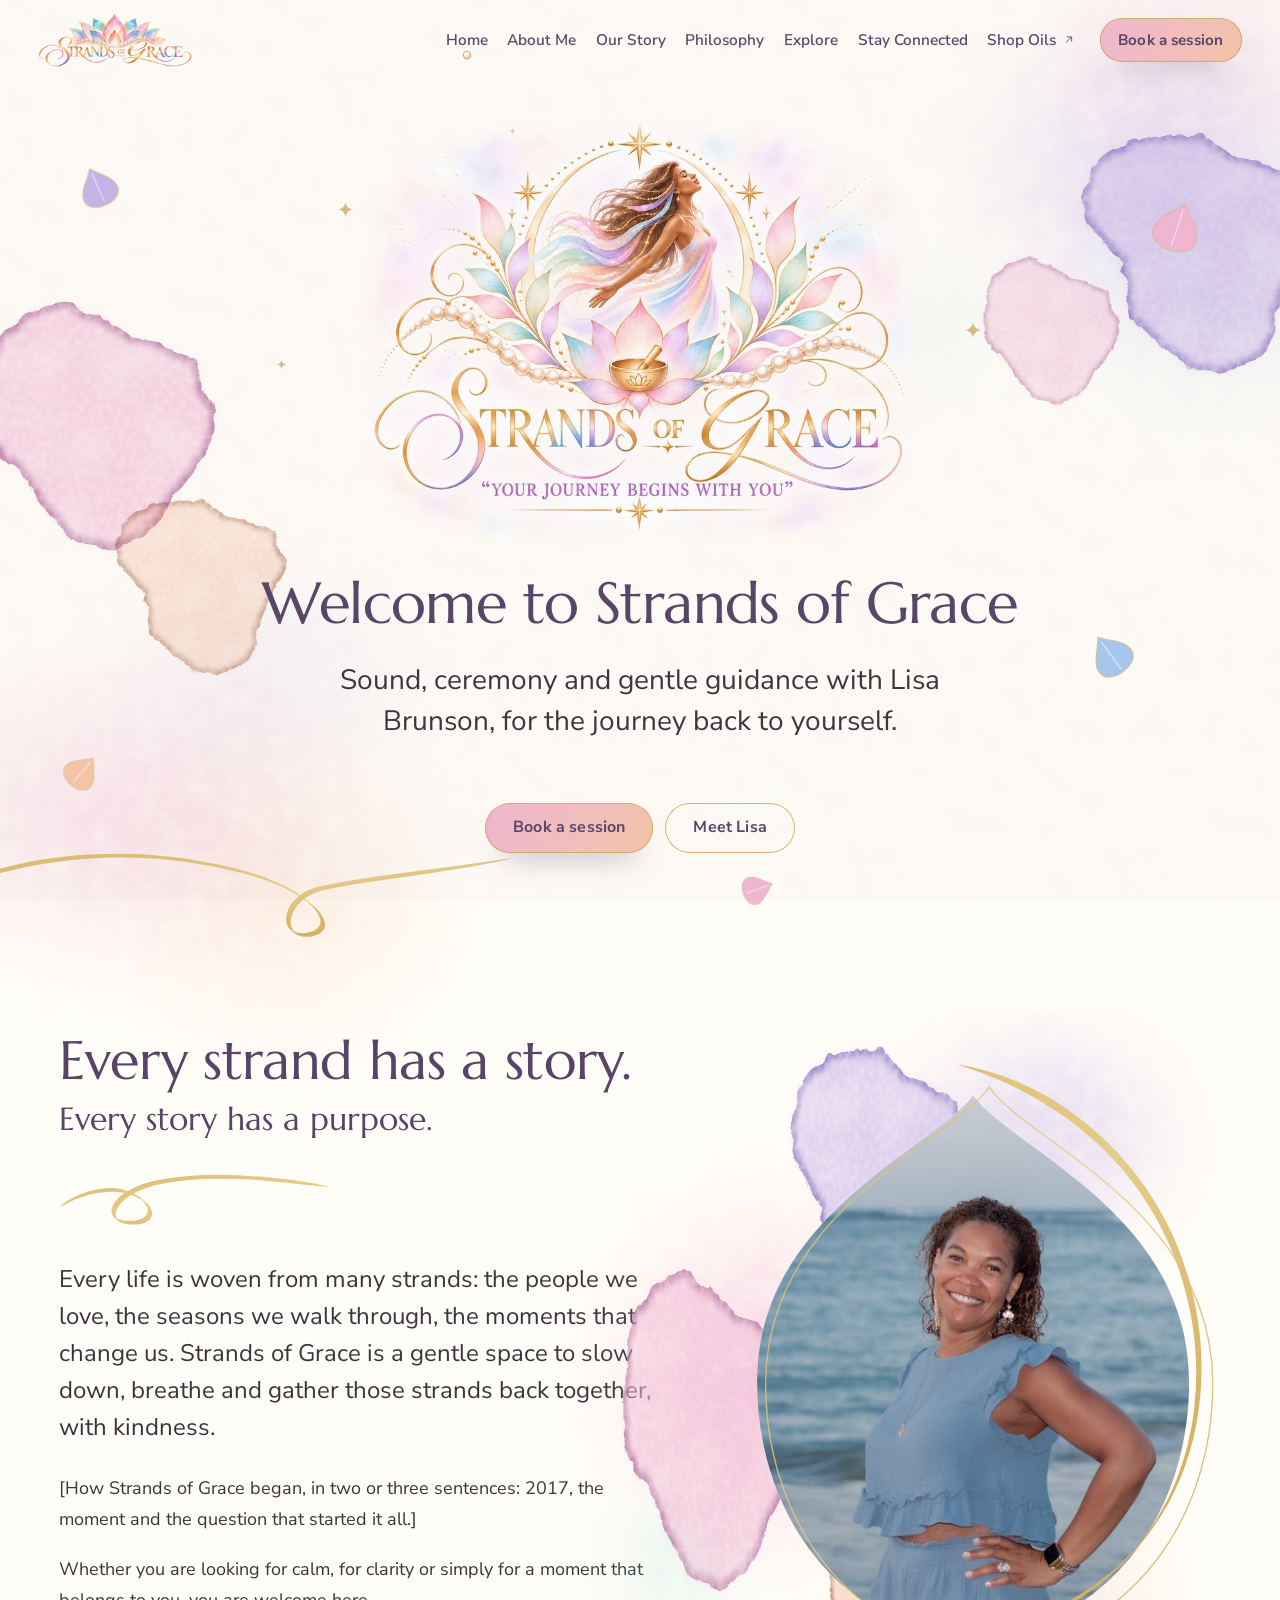
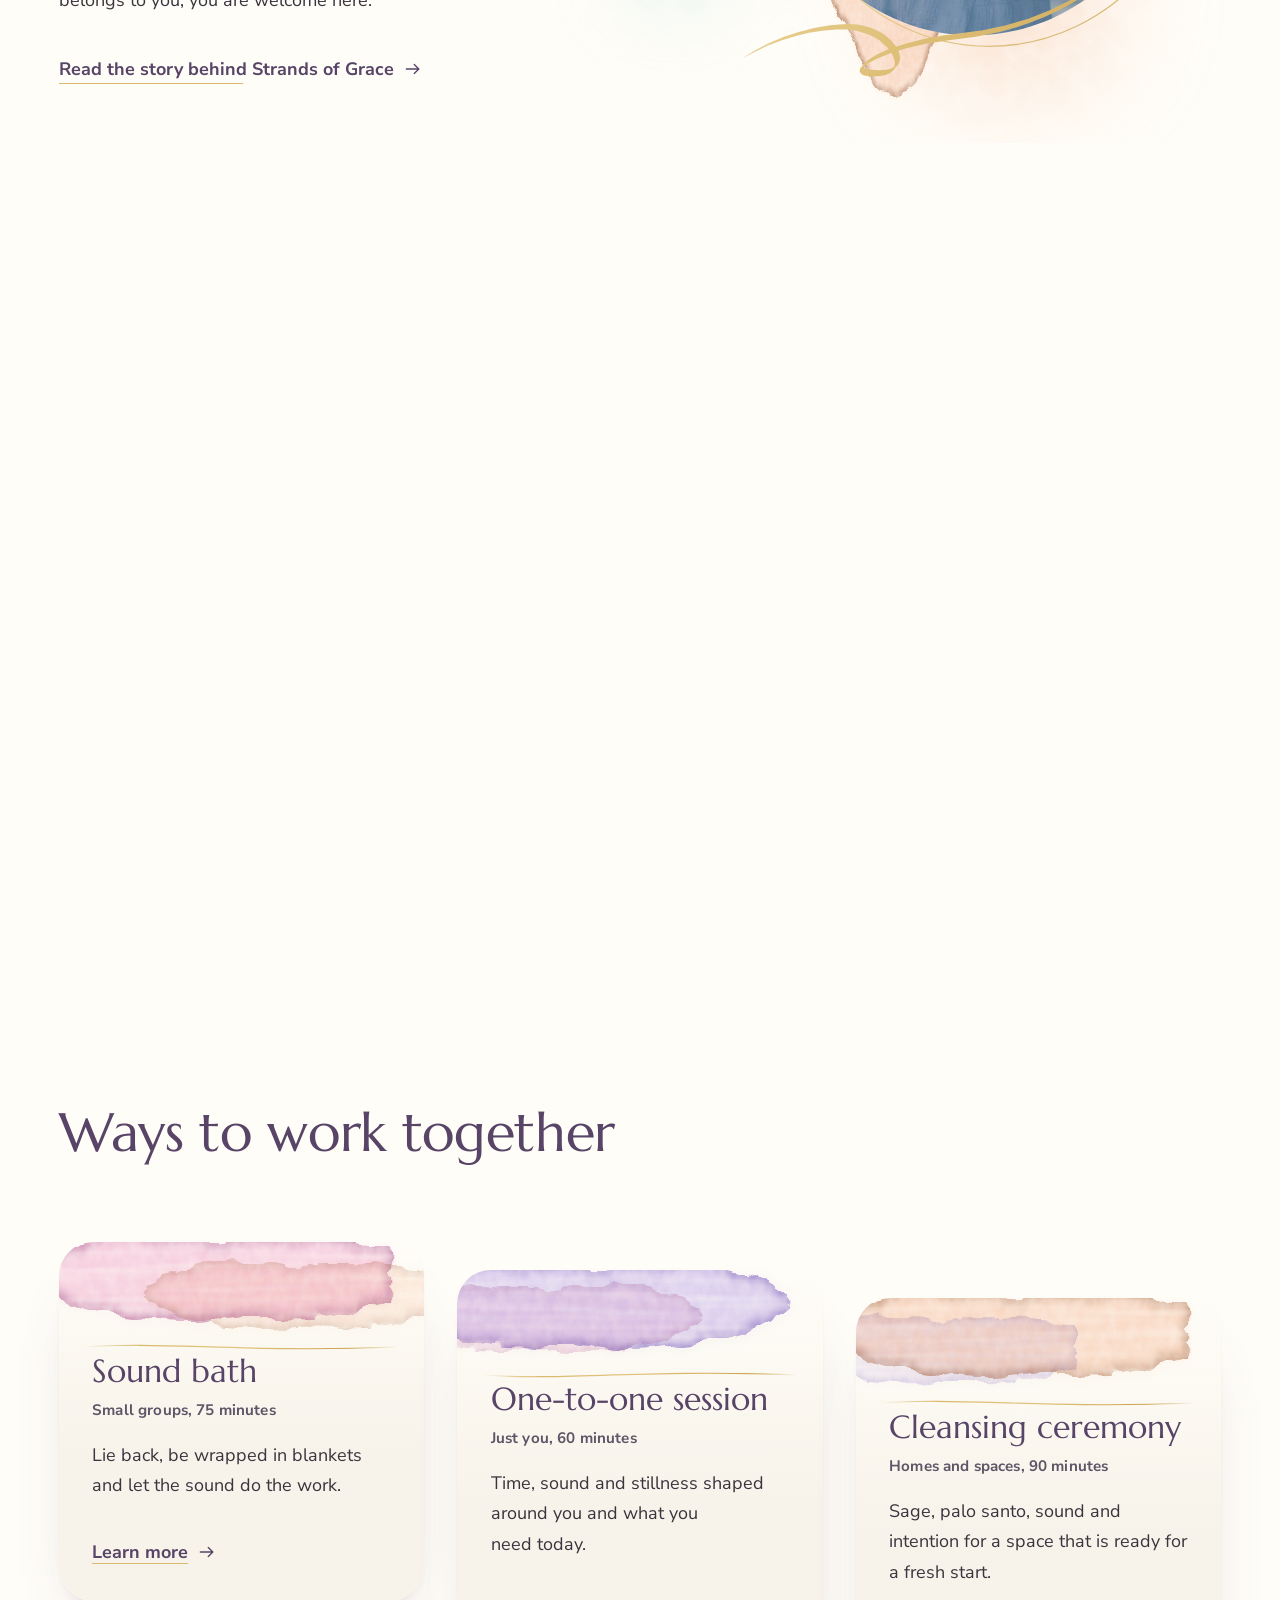
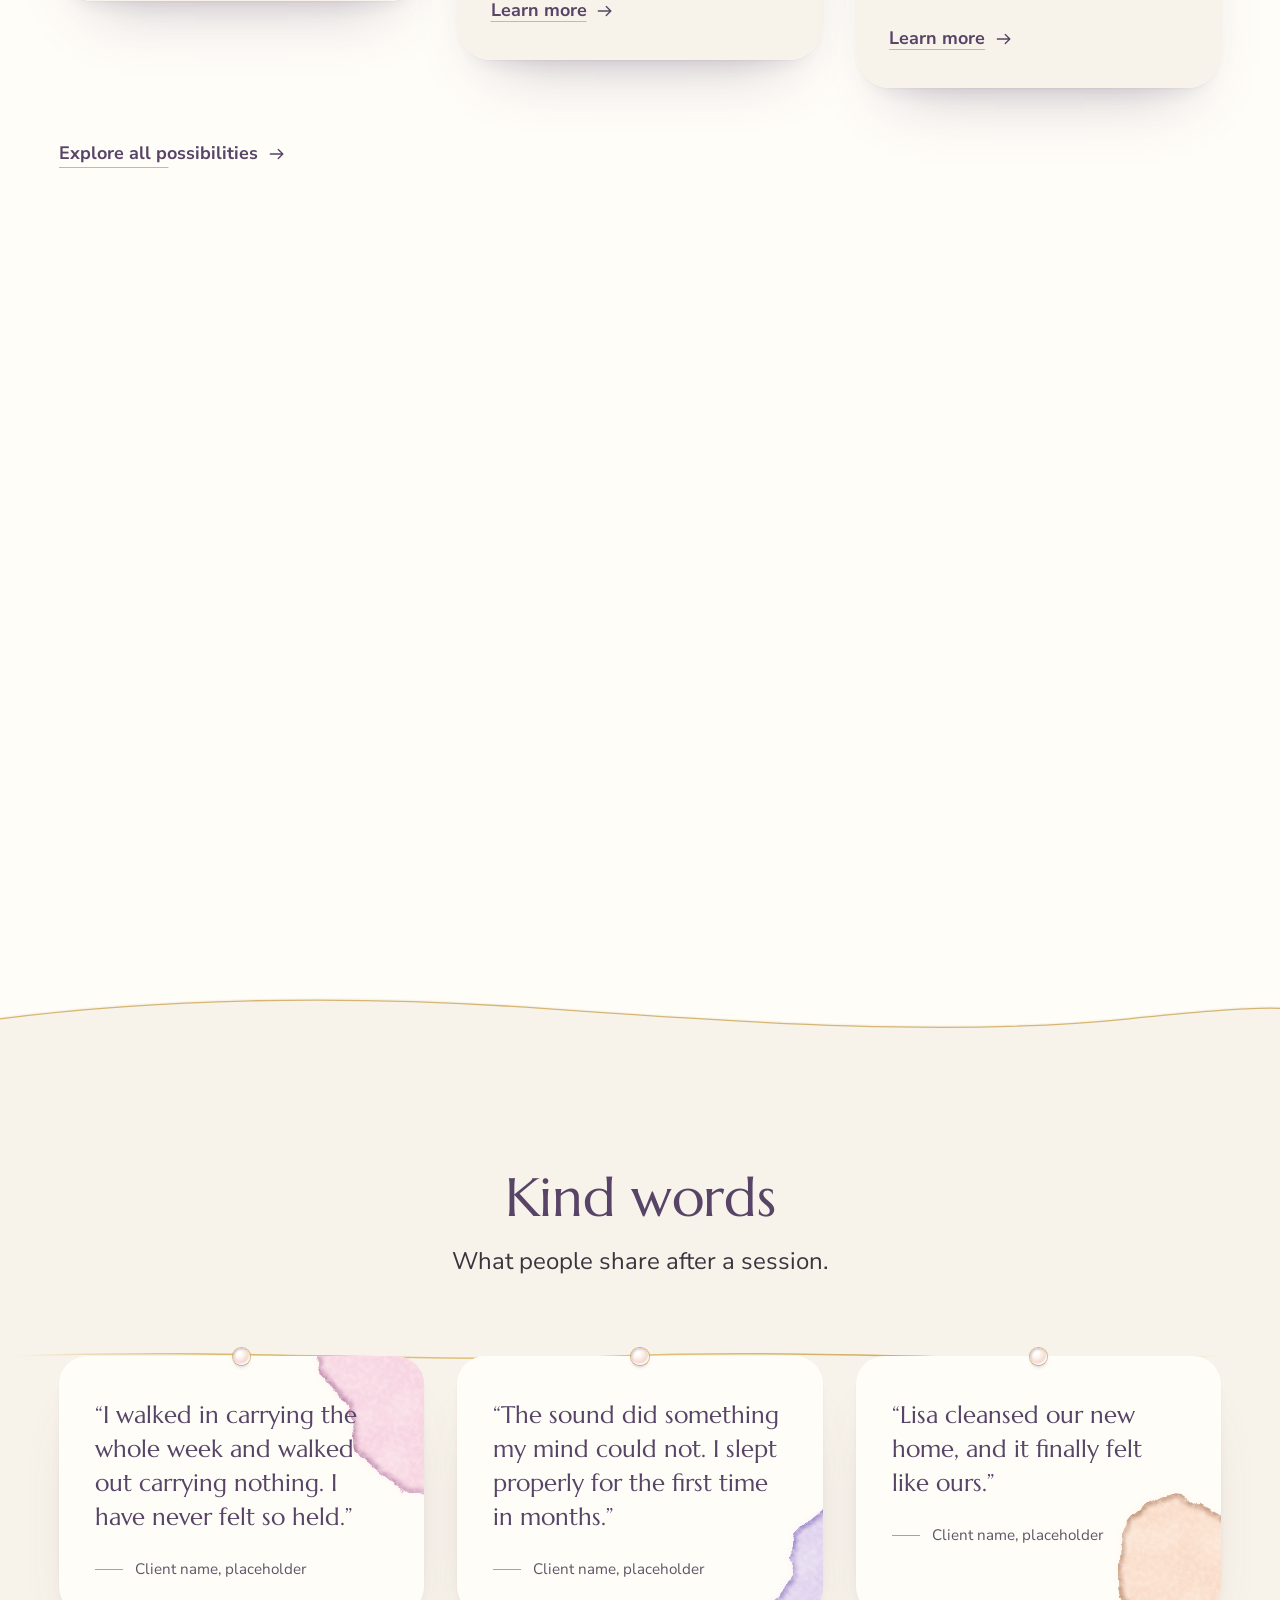
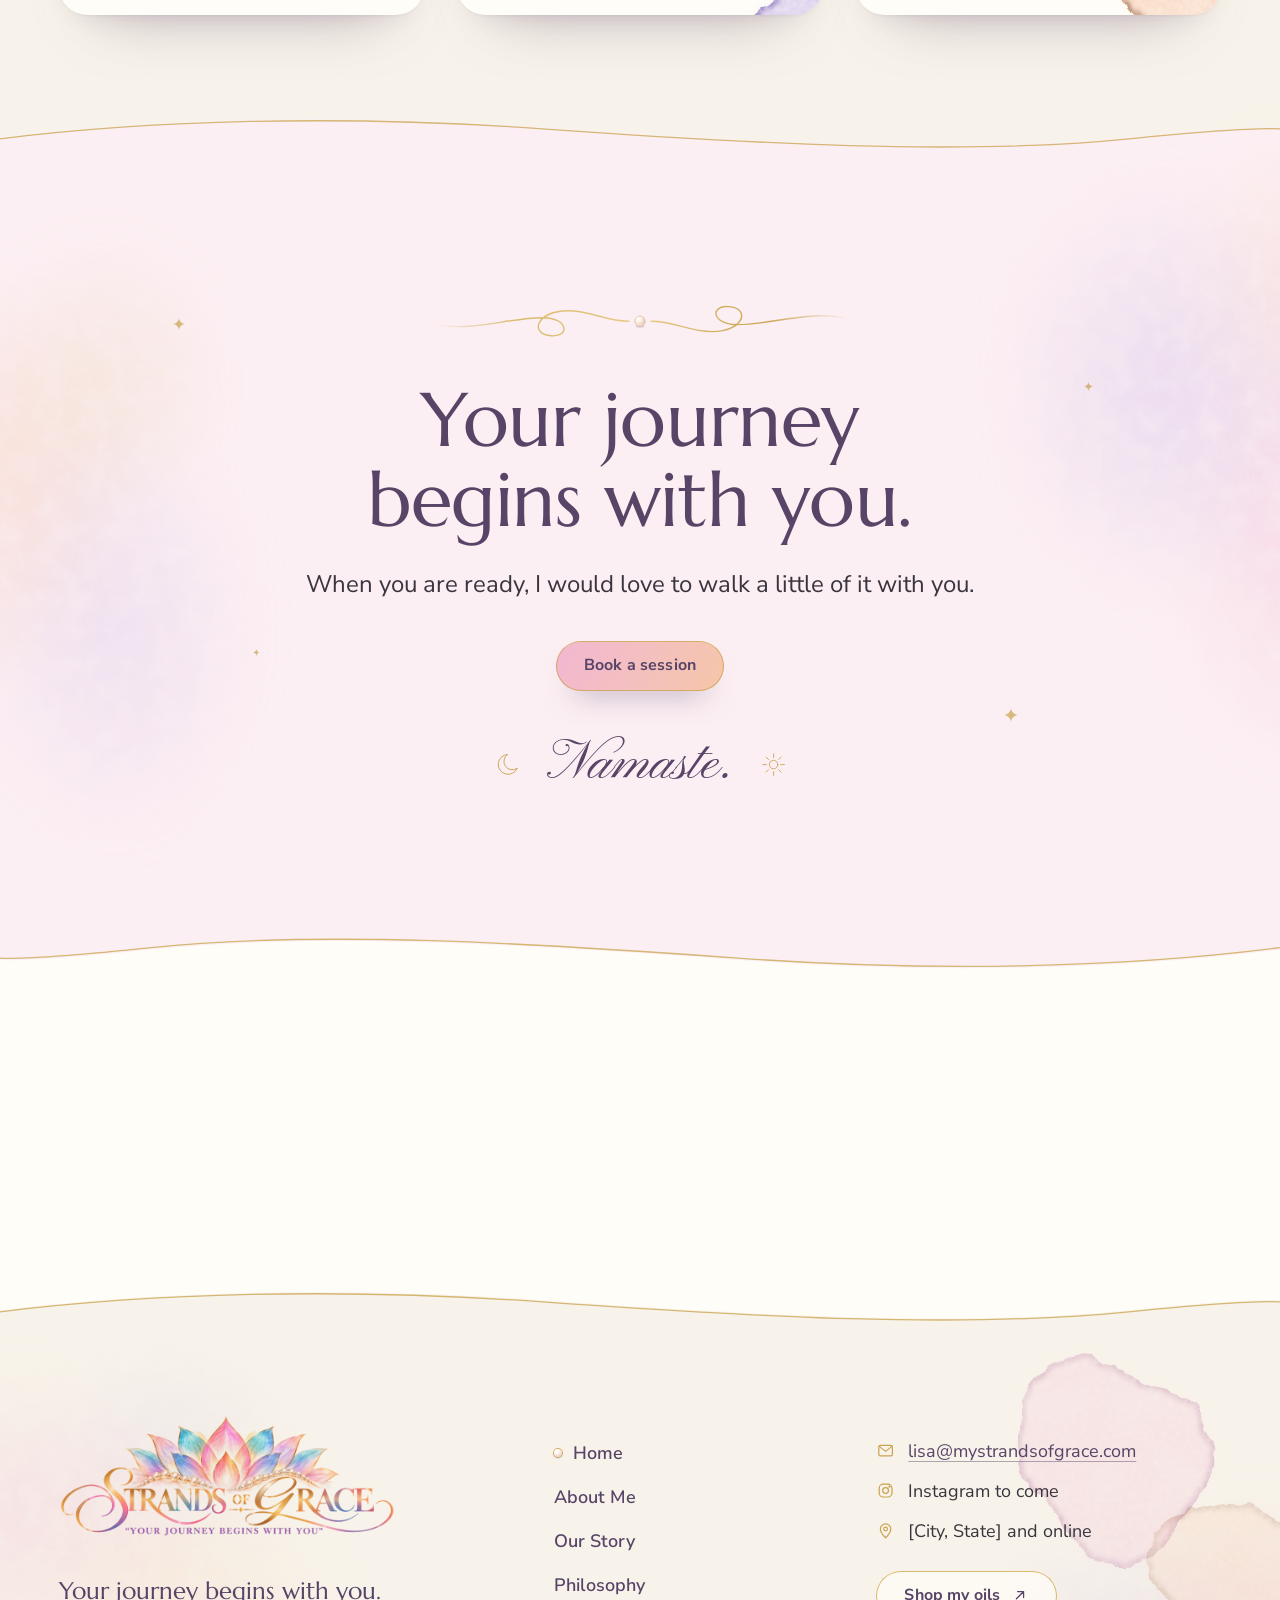
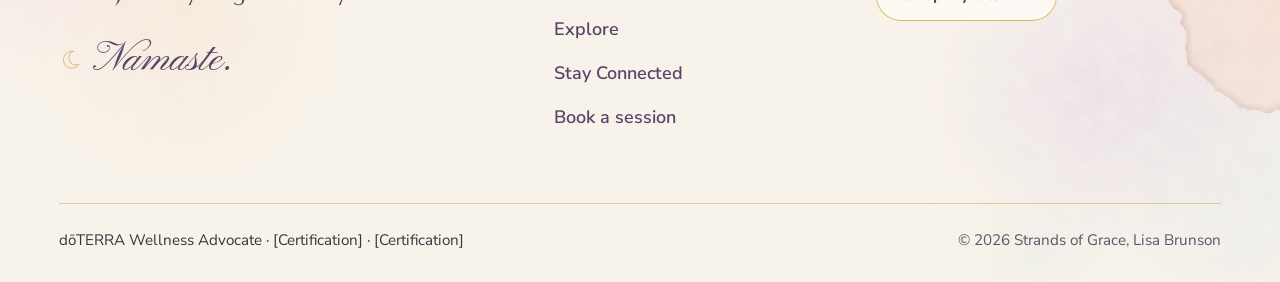
==== commit 2f429d73: "Her final emblem above Welcome to Strands of Grace Lisa's celestial woman with the singing bowl repl" ====
--- a/index.html
+++ b/index.html
@@ -22,7 +22,7 @@
 <link rel="preconnect" href="https://fonts.googleapis.com">
 <link rel="preconnect" href="https://fonts.gstatic.com" crossorigin>
 <link rel="stylesheet" href="https://fonts.googleapis.com/css2?family=Marcellus&family=Nunito+Sans:ital,opsz,wght@0,6..12,300..700;1,6..12,300..700&family=Pinyon+Script&display=swap">
-<link rel="preload" as="image" href="assets/brand/emblem.webp" fetchpriority="high">
+<link rel="preload" as="image" href="assets/brand/emblem.webp" imagesrcset="assets/brand/emblem-900.webp 900w, assets/brand/emblem.webp 1448w" imagesizes="(min-width: 48em) 40rem, 92vw" fetchpriority="high">
 <link rel="stylesheet" href="css/theme.css">
 <link rel="stylesheet" href="css/site.css">
 <script>
@@ -289,7 +289,7 @@
       <svg class="sky__star" style="--x: 60%; --y: 7%; --s: 9px; --d: -2.5s; --t: 8s" focusable="false"><use href="#s-star"/></svg>
     </div>
     <div class="hero__inner wrap">
-      <img class="hero__emblem" src="assets/brand/emblem.webp" width="724" height="313" alt="The Strands of Grace emblem" fetchpriority="high">
+      <img class="hero__emblem" src="assets/brand/emblem.webp" srcset="assets/brand/emblem-900.webp 900w, assets/brand/emblem.webp 1448w" sizes="(min-width: 48em) 40rem, 92vw" width="1448" height="1086" alt="The Strands of Grace emblem: a woman with flowing, colourful hair rising from a lotus with a singing bowl, framed by gold stars and pearls, above the words Strands of Grace, your journey begins with you" fetchpriority="high">
       <h1 class="hero__title" id="hero-title">Welcome to Strands of Grace</h1>
       <p class="hero__intro">Sound, ceremony and gentle guidance with Lisa Brunson, for the journey back to yourself.</p>
       <div class="hero__actions">
--- a/css/site.css
+++ b/css/site.css
@@ -701,25 +701,30 @@
   text-align: center;
 }
 .hero__inner { display: grid; justify-items: center; gap: 1.25rem; }
-/* The emblem: one file (assets/brand/emblem.webp), sized by width and capped in
-   height, so a replacement of any proportions fits without a code change. */
+/* The emblem: her celestial woman with the singing bowl (assets/brand/emblem.webp,
+   1448 x 1086, its edge already feathered into the ivory). Sized by width and capped
+   in height so the heading, intro and buttons stay on the first screen. */
 .hero__emblem {
-  width: min(35rem, 88vw);
+  width: min(40rem, 92vw);
   height: auto;
-  max-height: min(16rem, 34svh);
+  /* what the first screen has left after the heading, intro and buttons */
+  max-height: clamp(12rem, calc(100svh - var(--header-h) - 23rem), 27rem);
   object-fit: contain;
   transform-origin: 50% 70%;
-  /* The stand-in emblem is cropped at its sides; let them dissolve into the paper. */
-  -webkit-mask-image: linear-gradient(90deg, transparent, #000 9%, #000 91%, transparent);
-  mask-image: linear-gradient(90deg, transparent, #000 9%, #000 91%, transparent);
-}
-.hero__title { max-width: 16ch; font-size: clamp(2.5rem, 1.6rem + 3.6vw, 4.6rem); line-height: 1.04; }
+}
+.hero__title { max-width: 16ch; font-size: clamp(2.4rem, 1.7rem + 2.6vw, 3.6rem); line-height: 1.06; }
+@media (min-width: 48em) {
+  .hero__title { max-width: none; }
+}
 .hero__intro {
   max-width: 30ch;
   margin-top: 0.25rem;
   font-size: clamp(1.3rem, 1.1rem + 0.9vw, 1.75rem);
   line-height: 1.45;
   color: var(--charcoal);
+}
+@media (min-width: 48em) {
+  .hero__intro { max-width: 38ch; }
 }
 .hero__actions { display: flex; flex-wrap: wrap; justify-content: center; gap: 0.75rem; margin-top: 0.5rem; }
 
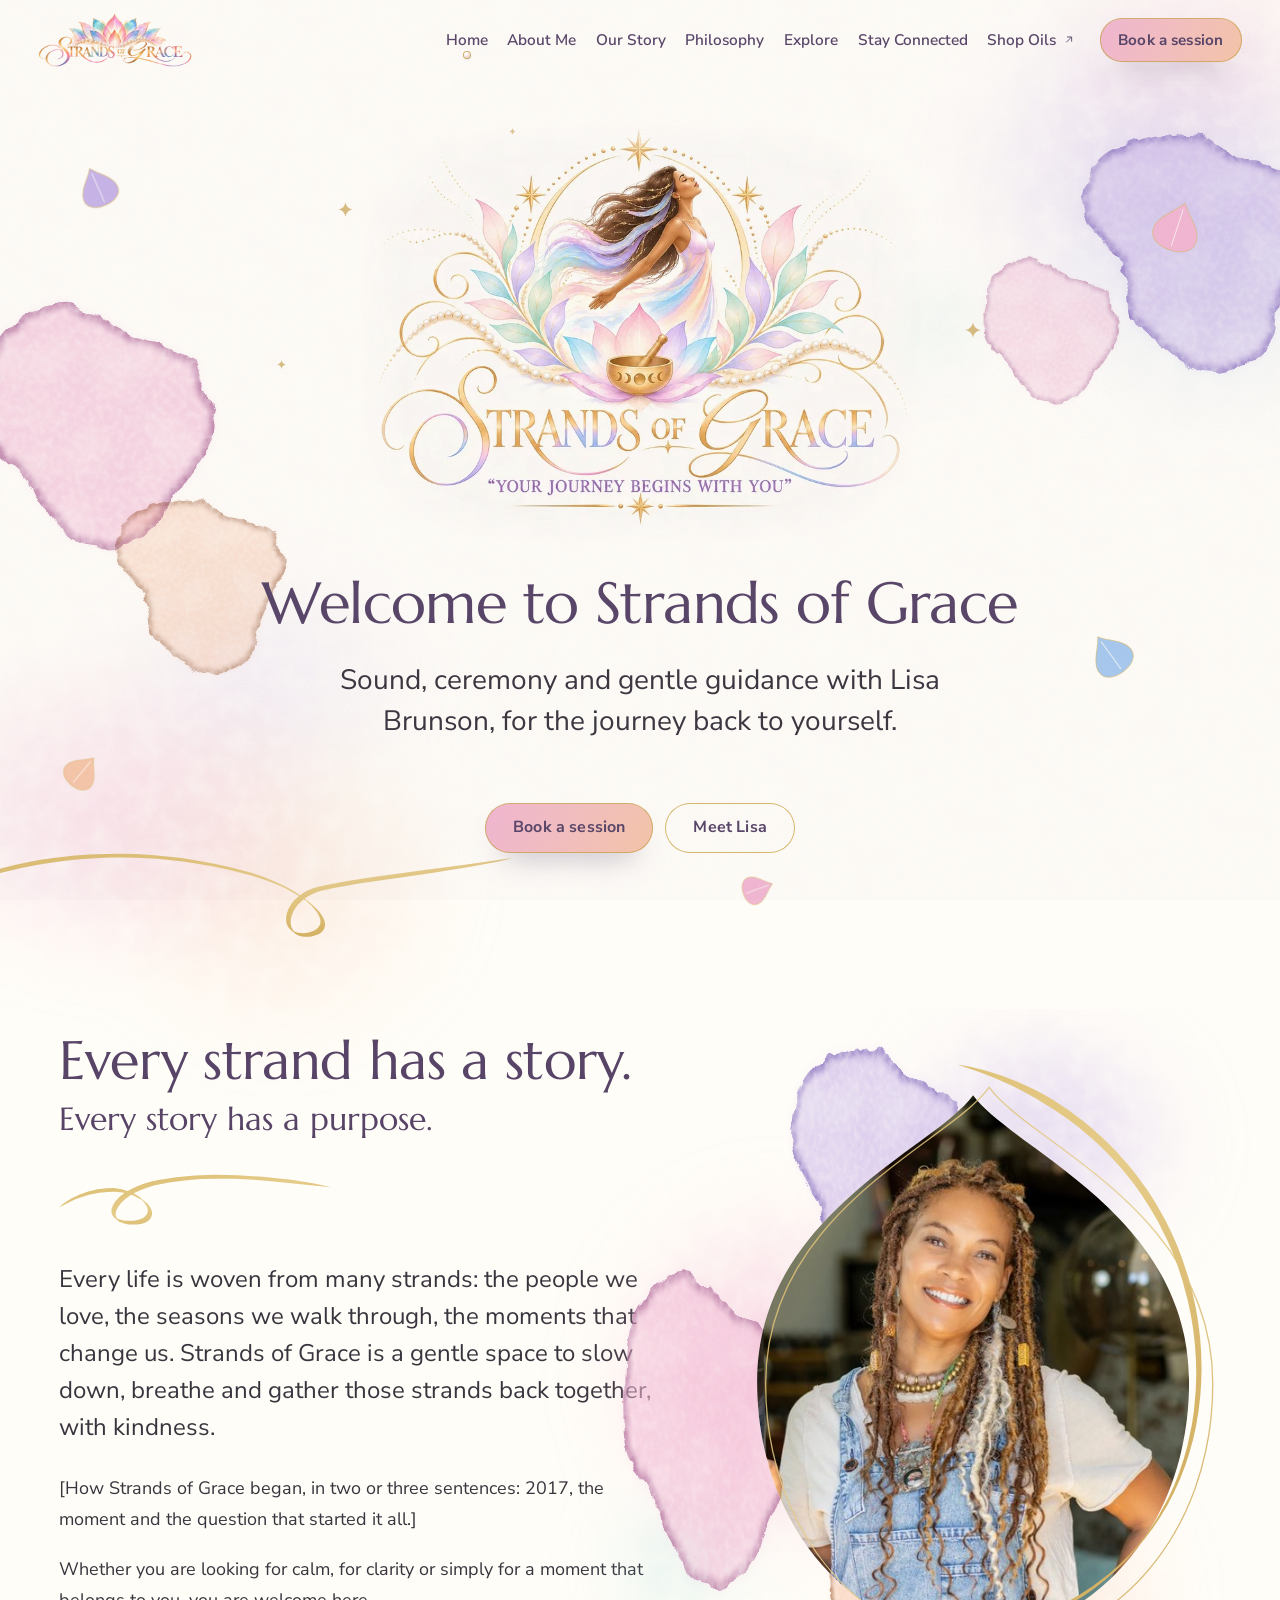
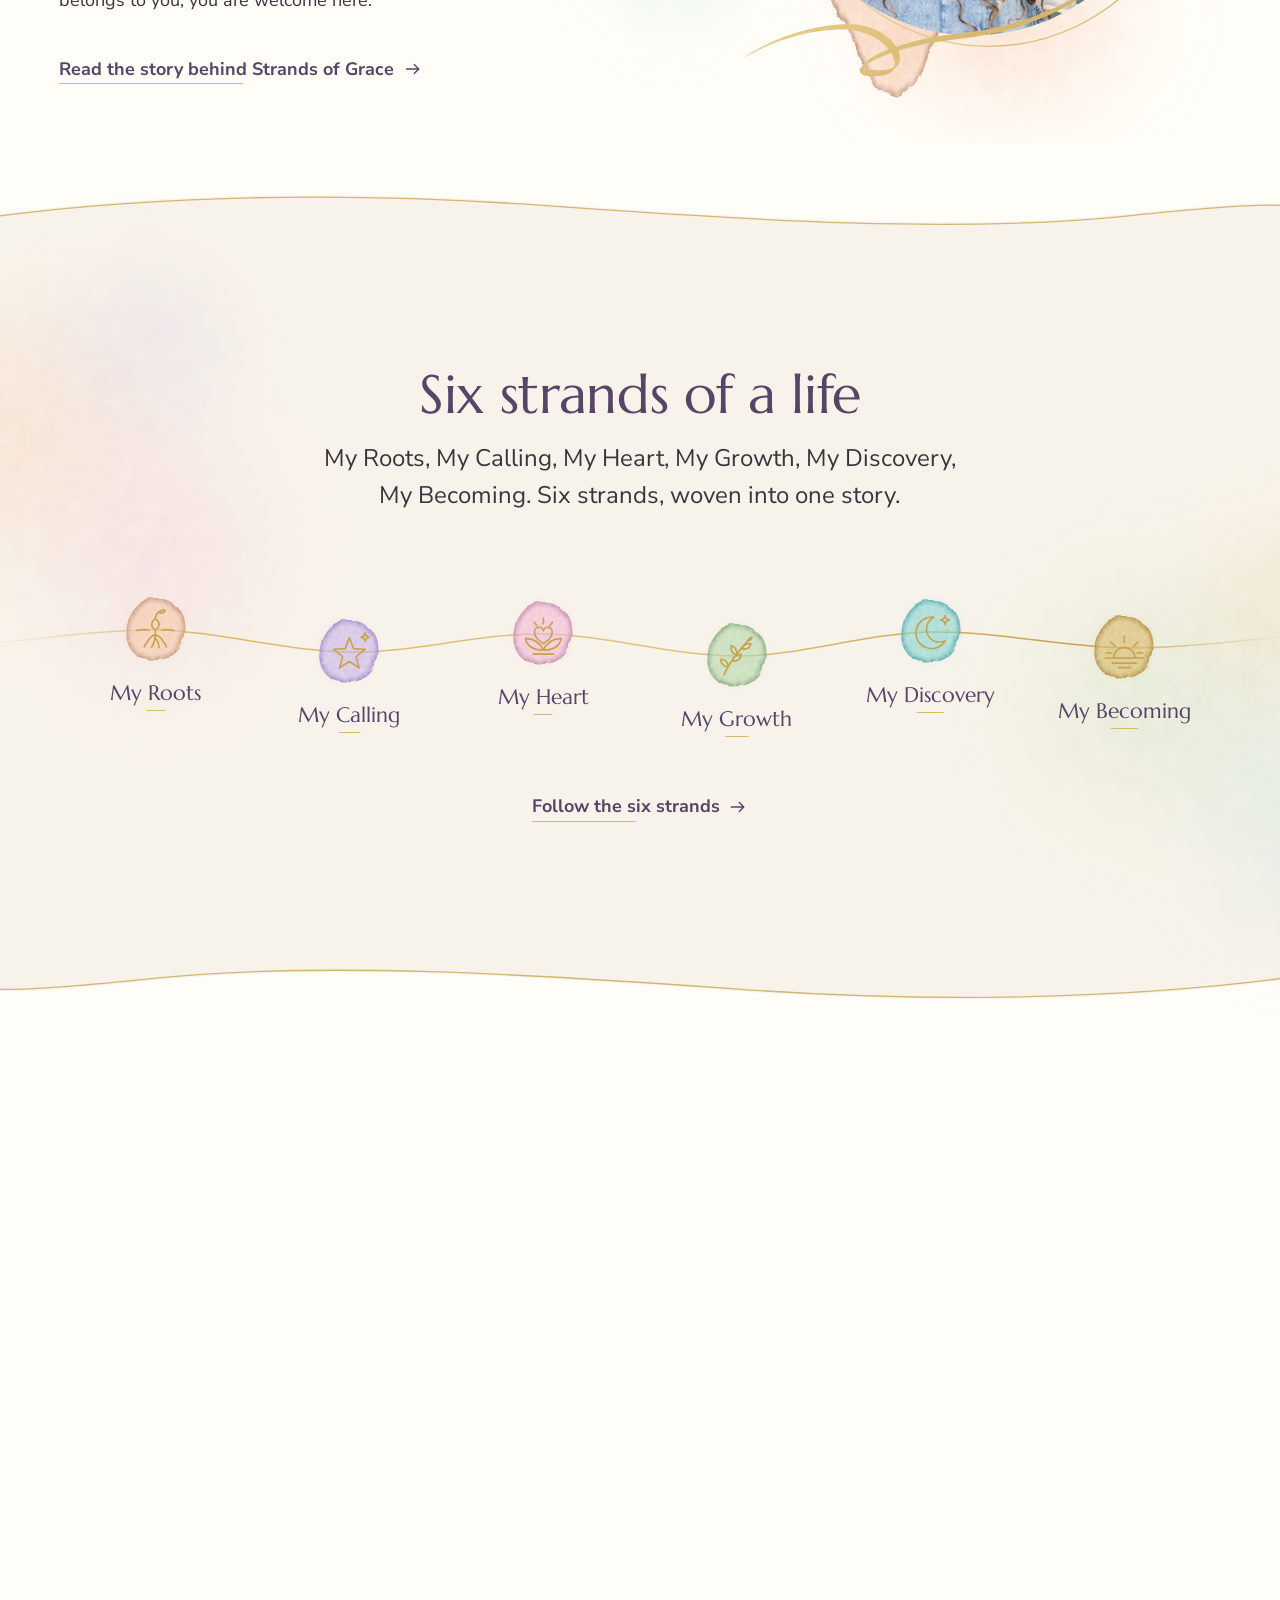
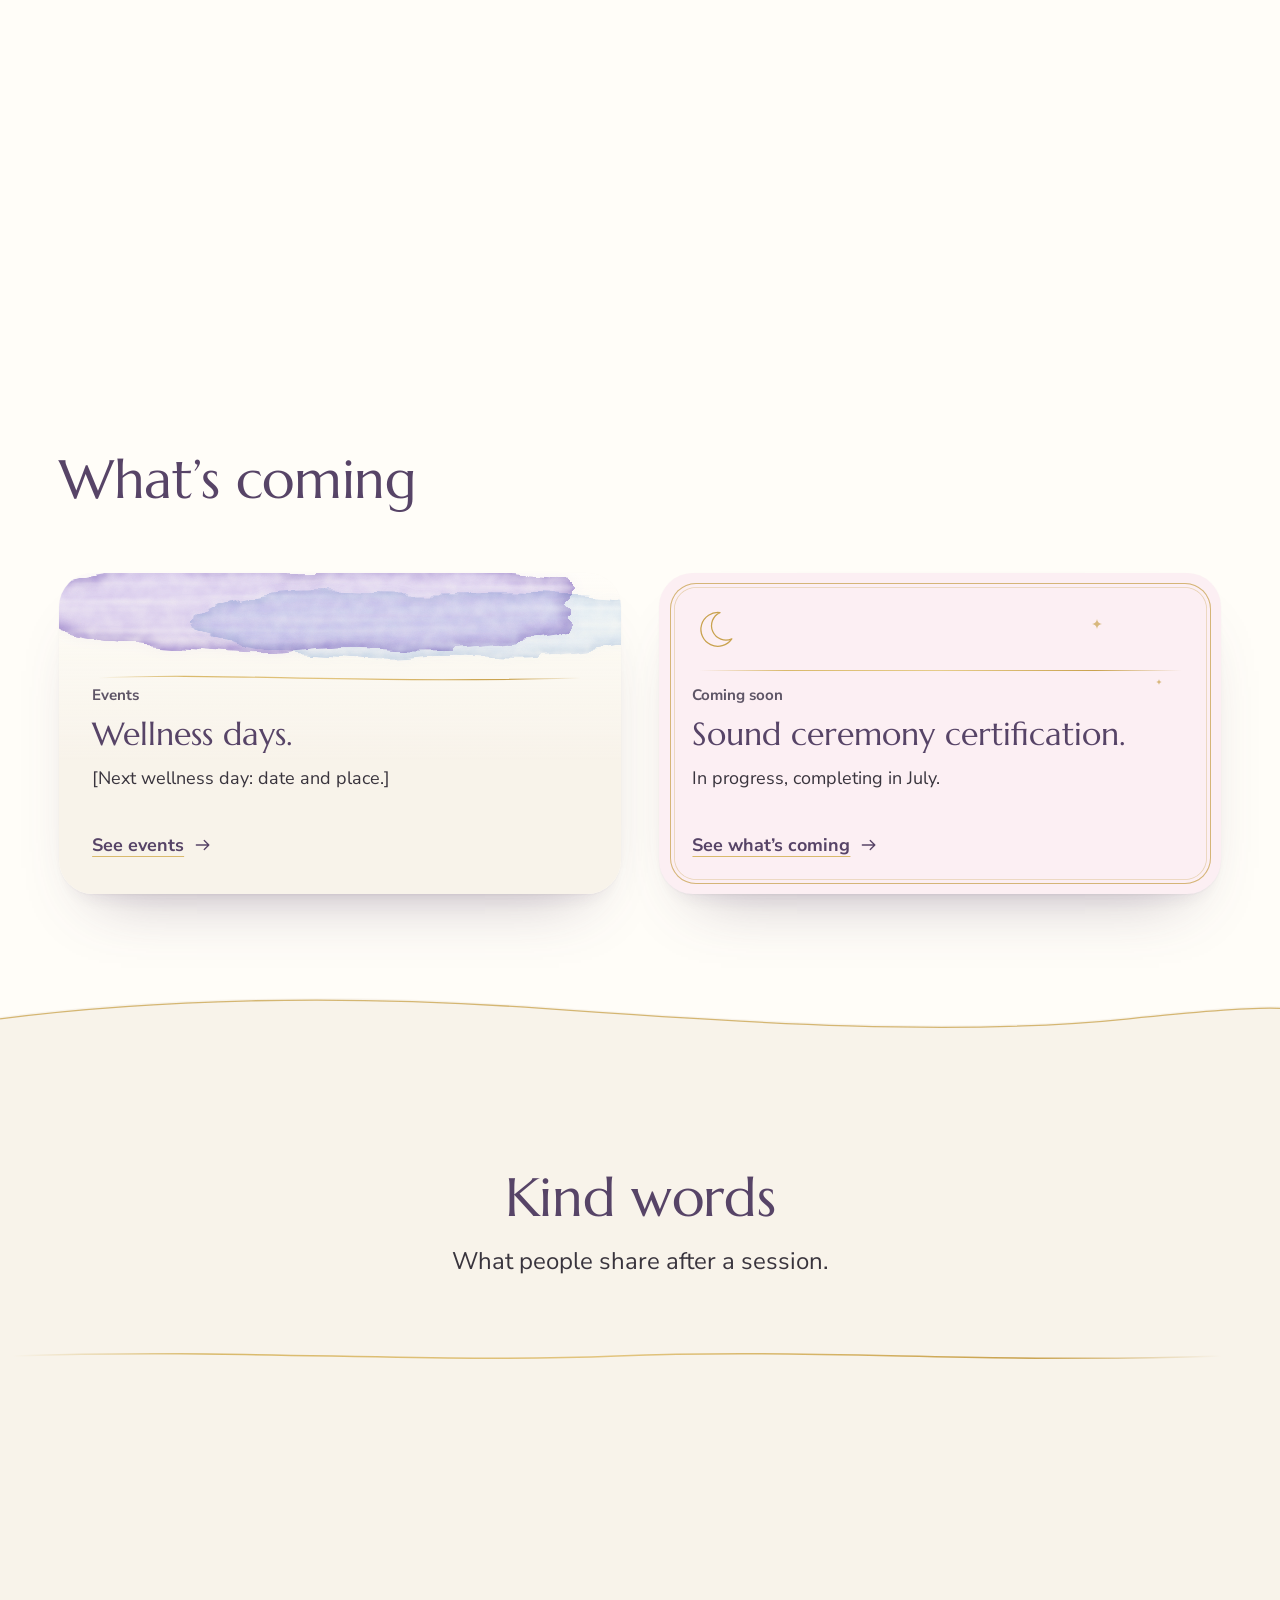
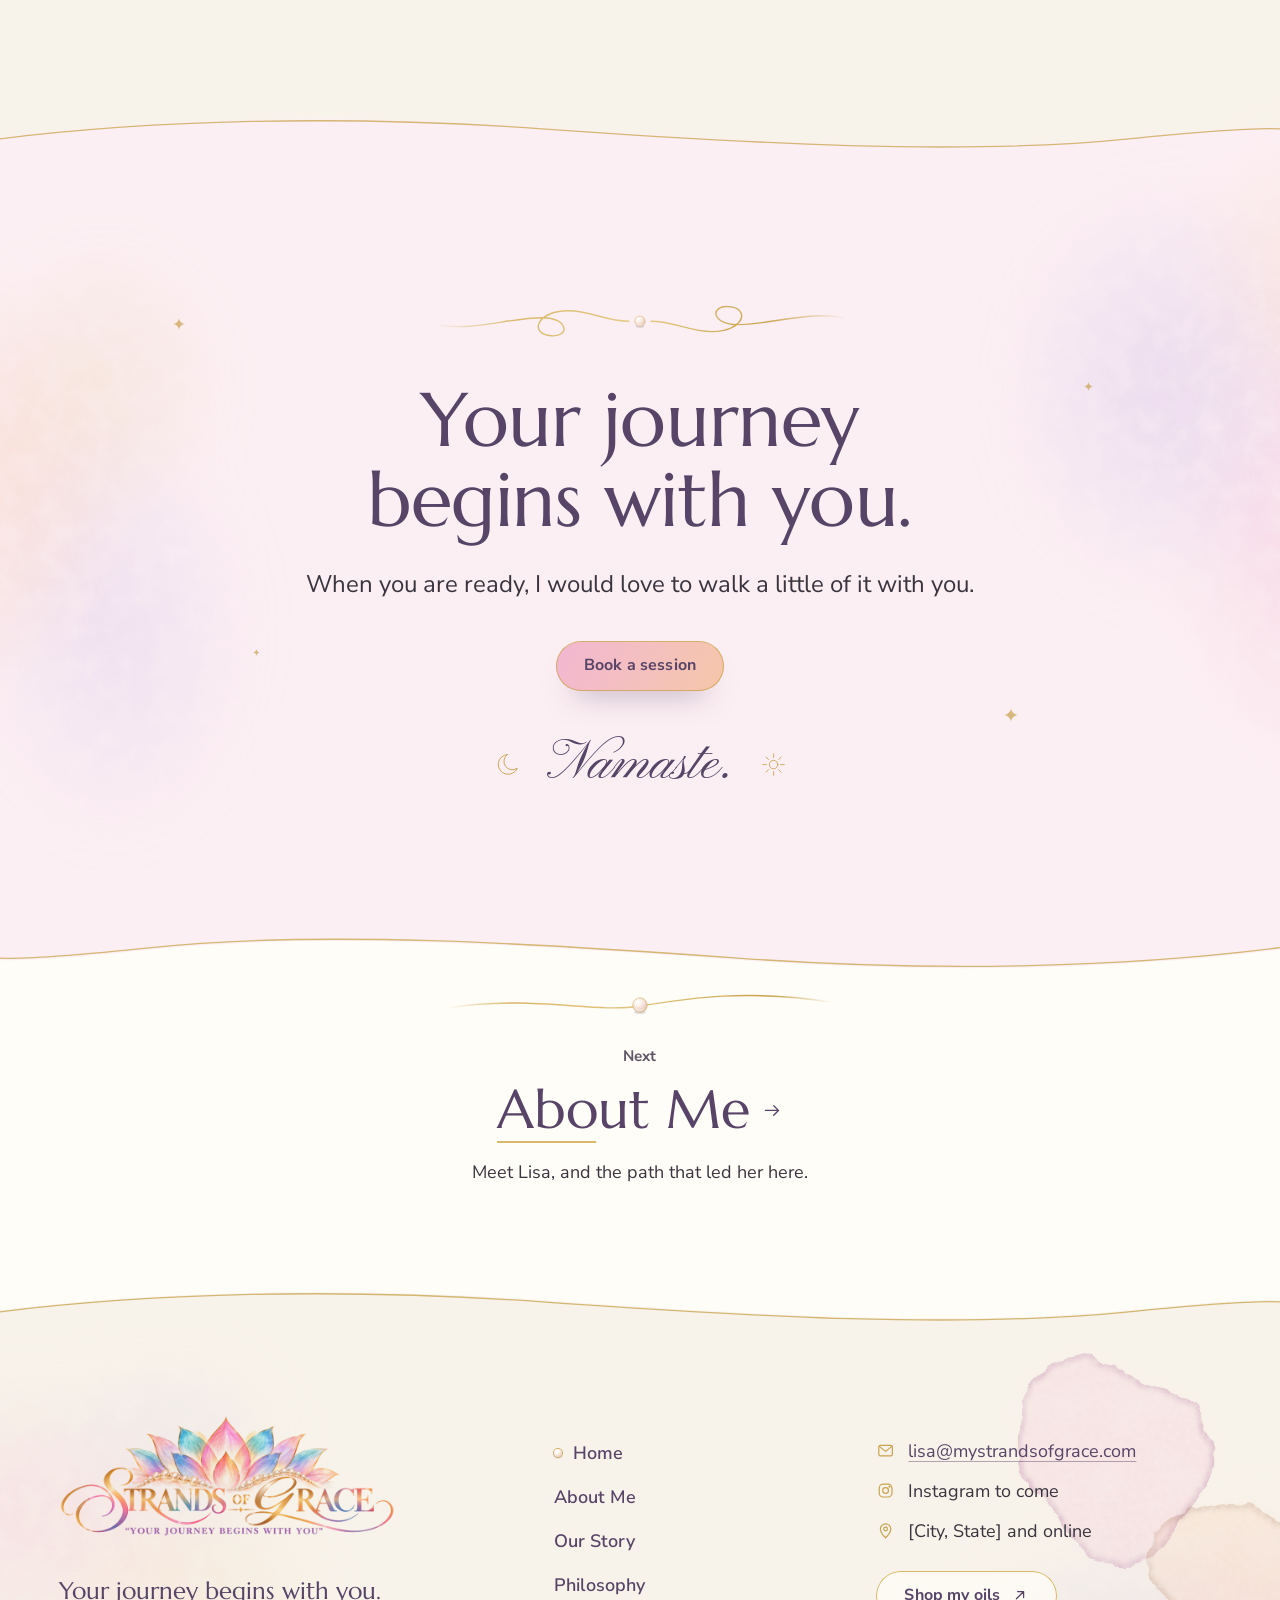
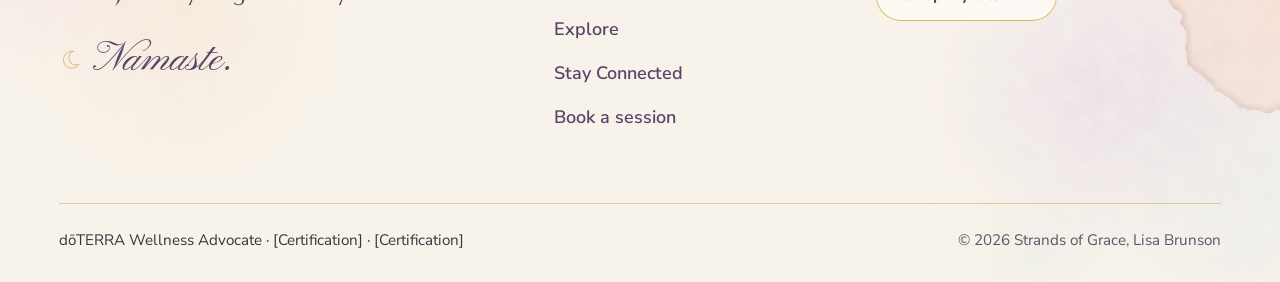
==== commit 9d44dacd: "New home page portrait: Lisa in the doorway Replaces the beach photo in the origin petal, framed wit" ====
--- a/index.html
+++ b/index.html
@@ -318,7 +318,7 @@
           <use href="#s-wash-c" class="c-peach mul" x="360" y="400" width="290" height="290"/>
         </svg>
         <div class="petal__frame">
-          <img src="assets/portraits/lisa-hero.jpg" srcset="assets/portraits/lisa-hero-1200.jpg 1200w, assets/portraits/lisa-hero.jpg 2000w" sizes="(min-width: 56em) 1050px, 165vw" width="2000" height="1335" alt="Lisa Brunson smiling on the beach, the ocean behind her" loading="lazy" decoding="async">
+          <img src="assets/portraits/lisa-doorway.jpg" srcset="assets/portraits/lisa-doorway-1200.jpg 1200w, assets/portraits/lisa-doorway.jpg 2000w" sizes="(min-width: 56em) 1080px, 170vw" width="2000" height="1326" alt="Lisa Brunson smiling in an open doorway, one hand on the door" loading="lazy" decoding="async">
         </div>
         <svg class="petal__strand" viewBox="0 0 400 500" preserveAspectRatio="none" aria-hidden="true" focusable="false">
           <path stroke="url(#g-gold)" stroke-width="1.2" opacity=".85" fill="none" transform="translate(8 -7) scale(1.035)" d="M200 0C164 50 0 110 0 265C0 400 90 500 200 500C310 500 400 400 400 265C400 110 236 50 200 0Z"/>
--- a/css/site.css
+++ b/css/site.css
@@ -827,7 +827,8 @@
 /* 6. Home sections ------------------------------------------------------- */
 
 /* The origin story: a two-column spread, her petal portrait beside the story.
-   lisa-hero.jpg is a wide beach photo; zoom in and frame it on her. */
+   lisa-doorway.jpg is a wide doorway photo; zoom in and frame her face in the
+   upper third, with the dark door kept out of the petal. */
 .origin { padding-top: clamp(3rem, 7vw, 6rem); }
 .origin__grid { display: grid; gap: 2.5rem; }
 .origin__sub { margin: 0.6rem 0 0; max-width: none; font-family: var(--font-display); font-size: var(--step-2); line-height: 1.25; color: var(--heading); }
@@ -840,7 +841,7 @@
 .origin__lead { font-size: var(--step-1); line-height: 1.55; }
 .origin__copy .link-arrow { margin-top: 0.75rem; }
 /* Stacked: the swash dips below the petal, so leave it room. */
-.origin__portrait { justify-self: center; width: min(68vw, 20rem); margin: 0.5rem 0 calc(min(68vw, 20rem) * 0.1); --img-w: 243.4%; --img-x: -70%; --img-y: -22%; }
+.origin__portrait { justify-self: center; width: min(68vw, 20rem); margin: 0.5rem 0 calc(min(68vw, 20rem) * 0.1); --img-w: 250%; --img-x: -90%; --img-y: 0%; }
 @media (min-width: 56em) {
   .origin__grid { grid-template-columns: minmax(0, 7fr) minmax(0, 5fr); column-gap: clamp(2.5rem, 6vw, 7rem); align-items: center; }
   .origin__copy { padding-right: clamp(1rem, 3vw, 2.5rem); }
